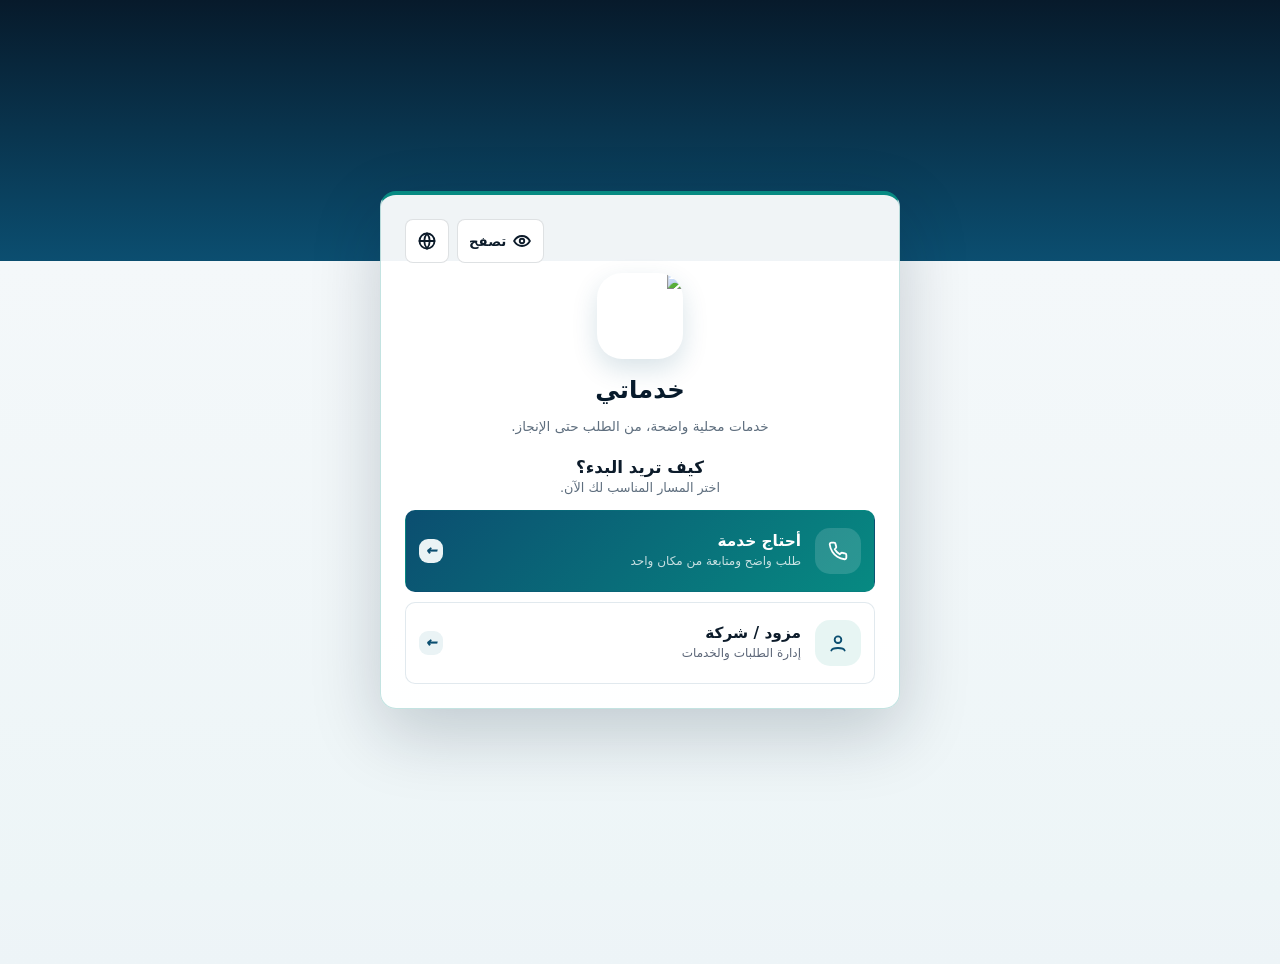
==== index.html @ 05b8c2bb "Refresh Omani onboarding and advertising artwork" ====
<!DOCTYPE html>
<html lang="ar" dir="rtl">
<head>
<meta charset="UTF-8" />
<meta name="viewport" content="width=device-width, initial-scale=1.0, viewport-fit=cover" />
<meta name="theme-color" content="#071a2b" />
<meta name="description" content="خدماتي منصة خدمات عمانية لطلب مزودين موثقين، مقارنة التقييمات، وإرسال الطلبات والتواصل عبر واتساب." />
<meta property="og:title" content="خدماتي - منصة الخدمات الذكية" />
<meta property="og:description" content="اطلب خدمة، قارن مزودين موثقين، وتواصل مباشرة من الهاتف." />
<meta property="og:image" content="app-icon-512.png" />
<meta property="og:type" content="website" />
<meta name="twitter:card" content="summary_large_image" />
<meta name="mobile-web-app-capable" content="yes" />
<meta name="apple-mobile-web-app-capable" content="yes" />
<meta name="apple-mobile-web-app-title" content="خدماتي" />
<link rel="manifest" href="manifest.webmanifest" />
<link rel="icon" href="app-icon-192.png" type="image/png" />
<link rel="apple-touch-icon" sizes="180x180" href="apple-touch-icon.png" />
<link rel="stylesheet" href="vendor/leaflet.css" />
<script src="vendor/leaflet.js"></script>
<title>خدماتي | Khadamati App</title>
<style>
:root{
  --bg:#f4f6fb;--panel:#ffffff;--panel2:#f8fafc;--ink:#172033;--muted:#657085;--soft:#e7ebf3;
  --brand:#102a43;--brand2:#1f5f8b;--accent:#15a085;--accent2:#d8b46a;--danger:#d84b4b;--warn:#e6a23c;--ok:#169b62;
  --shadow:0 22px 70px rgba(15,32,55,.12);--shadow2:0 12px 36px rgba(15,32,55,.08);--radius:28px;--radius2:20px;
  --glass:rgba(255,255,255,.78);--line:rgba(20,40,70,.10);--blur:blur(18px);--navH:76px;
}
[data-theme="dark"]{--bg:#0c1220;--panel:#111827;--panel2:#172033;--ink:#eef4ff;--muted:#9ca8bb;--soft:#273044;--brand:#d8e9ff;--brand2:#67b5ff;--accent:#20c997;--accent2:#e7c77b;--glass:rgba(17,24,39,.78);--line:rgba(255,255,255,.10);--shadow:0 24px 72px rgba(0,0,0,.35);--shadow2:0 14px 34px rgba(0,0,0,.25)}
*{box-sizing:border-box}html{scroll-behavior:smooth}body{margin:0;background:
 radial-gradient(circle at 18% -10%,rgba(21,160,133,.16),transparent 28%),
 radial-gradient(circle at 85% 4%,rgba(216,180,106,.15),transparent 26%),var(--bg);color:var(--ink);font-family:system-ui,-apple-system,"Segoe UI",Tahoma,Arial,sans-serif;min-height:100vh;overflow-x:hidden}
button,input,select,textarea{font-family:inherit;color:inherit}button{cursor:pointer}.hidden{display:none!important}.muted{color:var(--muted)}.nowrap{white-space:nowrap}.ltr{direction:ltr;text-align:left}.rtl{direction:rtl;text-align:right}
.app-shell{min-height:100vh;padding-bottom:calc(var(--navH) + env(safe-area-inset-bottom,0px));}.container{width:min(1180px,calc(100% - 28px));margin:0 auto}.topbar{position:sticky;top:0;z-index:80;backdrop-filter:var(--blur);background:linear-gradient(180deg,var(--glass),rgba(255,255,255,.56));border-bottom:1px solid var(--line)}[data-theme="dark"] .topbar{background:linear-gradient(180deg,var(--glass),rgba(17,24,39,.55))}.topbar-inner{height:76px;display:flex;align-items:center;justify-content:space-between;gap:12px}.brand{display:flex;align-items:center;gap:10px;font-weight:900;font-size:1.22rem;letter-spacing:-.5px}.brand-mark{width:42px;height:42px;border-radius:16px;background:linear-gradient(145deg,var(--brand),var(--accent));display:grid;place-items:center;color:white;box-shadow:0 12px 30px rgba(21,160,133,.24);font-weight:900}.top-actions{display:flex;align-items:center;gap:8px}.icon-btn,.pill-btn,.ghost-btn{border:1px solid var(--line);background:var(--panel);box-shadow:var(--shadow2);transition:.2s ease}.icon-btn{width:42px;height:42px;border-radius:15px;display:grid;place-items:center;font-weight:800}.admin-dot{width:31px;height:31px;border-radius:12px;opacity:.55;box-shadow:none;background:transparent}.admin-dot:hover{opacity:1;background:var(--panel);box-shadow:var(--shadow2)}.pill-btn{border-radius:999px;padding:11px 16px;font-weight:800}.ghost-btn{border-radius:999px;padding:10px 14px;background:transparent;box-shadow:none}.primary{background:linear-gradient(135deg,var(--brand),var(--brand2));color:#fff;border:0}.accent{background:linear-gradient(135deg,var(--accent),#0c8f76);color:#fff;border:0}.danger{background:var(--danger);color:#fff;border:0}.ok{background:var(--ok);color:#fff;border:0}.warn{background:var(--warn);color:#fff;border:0}.tiny{font-size:.78rem;padding:7px 10px}.hero{padding:28px 0 18px}.hero-card{position:relative;overflow:hidden;border:1px solid var(--line);background:linear-gradient(140deg,rgba(255,255,255,.90),rgba(255,255,255,.66));box-shadow:var(--shadow);border-radius:34px;padding:28px;min-height:245px;display:grid;grid-template-columns:1.15fr .85fr;gap:24px;align-items:center}.hero-card:before{content:"";position:absolute;inset:-80px auto auto -80px;width:240px;height:240px;border-radius:60px;background:linear-gradient(135deg,rgba(21,160,133,.22),rgba(216,180,106,.18));transform:rotate(18deg)}[dir="ltr"] .hero-card:before{left:auto;right:-80px}.hero-title{font-size:clamp(2rem,4.5vw,4.1rem);letter-spacing:-2px;line-height:1.05;margin:0 0 12px;font-weight:950}.hero-sub{font-size:1.06rem;color:var(--muted);max-width:600px;line-height:1.8;margin:0 0 20px}.search-panel{position:relative;z-index:1;display:flex;gap:10px;align-items:center;background:var(--panel);border:1px solid var(--line);border-radius:24px;padding:10px;box-shadow:var(--shadow2)}.search-panel input{flex:1;border:0;outline:0;background:transparent;font-size:1rem;padding:12px}.search-panel .pill-btn{box-shadow:none}.hero-visual{position:relative;height:220px}.orb{position:absolute;border-radius:32px;background:var(--panel);border:1px solid var(--line);box-shadow:var(--shadow);display:flex;align-items:center;gap:10px;padding:14px;font-weight:850;animation:float 6s ease-in-out infinite}.orb b{width:42px;height:42px;border-radius:16px;background:var(--panel2);display:grid;place-items:center;font-size:1.25rem}.orb.one{top:8px;right:20px}.orb.two{top:86px;left:16px;animation-delay:1.2s}.orb.three{bottom:10px;right:70px;animation-delay:2.2s}.phone-card{position:absolute;inset:30px 72px 20px 80px;border-radius:34px;background:linear-gradient(180deg,var(--panel),var(--panel2));border:1px solid var(--line);box-shadow:var(--shadow);transform:rotate(-4deg);padding:18px}.phone-row{height:12px;border-radius:99px;background:var(--soft);margin:11px 0}.phone-row.short{width:62%}@keyframes float{0%,100%{transform:translateY(0)}50%{transform:translateY(-10px)}}.section-head{display:flex;align-items:end;justify-content:space-between;gap:12px;margin:26px 0 12px}.section-head h2{margin:0;font-size:1.35rem;letter-spacing:-.6px}.section-head p{margin:4px 0 0;color:var(--muted)}.grid{display:grid;gap:14px}.quick-grid{grid-template-columns:repeat(6,1fr)}.category-grid{grid-template-columns:repeat(4,1fr)}.provider-grid{grid-template-columns:repeat(3,1fr)}.admin-grid{grid-template-columns:repeat(4,1fr)}.tile,.card,.provider-card,.panel{border:1px solid var(--line);background:var(--glass);backdrop-filter:var(--blur);box-shadow:var(--shadow2);border-radius:var(--radius2)}.tile{padding:16px;min-height:118px;display:flex;flex-direction:column;justify-content:space-between;transition:.2s ease;position:relative;overflow:hidden}.tile:hover,.provider-card:hover{transform:translateY(-3px);box-shadow:var(--shadow)}.tile-icon{width:46px;height:46px;border-radius:18px;background:linear-gradient(145deg,var(--panel),var(--panel2));border:1px solid var(--line);display:grid;place-items:center;font-size:1.45rem}.tile-title{font-weight:900;margin-top:12px}.tile small{color:var(--muted)}.card{padding:18px}.panel{padding:20px}.provider-card{position:relative;padding:14px;transition:.2s ease;display:grid;grid-template-columns:56px 1fr auto;gap:12px;align-items:center}.avatar{width:56px;height:56px;border-radius:21px;background:linear-gradient(145deg,var(--brand),var(--accent));display:grid;place-items:center;color:#fff;font-weight:950;font-size:1.05rem;overflow:hidden}.avatar img{width:100%;height:100%;object-fit:cover}.pc-name{font-weight:950;margin-bottom:2px}.pc-meta{display:flex;gap:8px;flex-wrap:wrap;color:var(--muted);font-size:.86rem}.badge{display:inline-flex;align-items:center;gap:5px;padding:6px 9px;border-radius:999px;background:var(--panel2);border:1px solid var(--line);font-size:.78rem;font-weight:800}.badge.ok{background:rgba(22,155,98,.12);color:var(--ok);border-color:rgba(22,155,98,.18)}.badge.warn{background:rgba(230,162,60,.12);color:var(--warn);border-color:rgba(230,162,60,.18)}.badge.off{background:rgba(216,75,75,.12);color:var(--danger);border-color:rgba(216,75,75,.18)}.heart{position:absolute;top:10px;inset-inline-start:10px;width:32px;height:32px;border:0;border-radius:13px;background:rgba(255,255,255,.82);box-shadow:var(--shadow2);display:grid;place-items:center}.heart.active{color:#e03156}.pc-actions{display:flex;gap:8px;align-items:center}.bottom-nav{position:fixed;left:0;right:0;bottom:0;z-index:75;padding:8px 14px calc(8px + env(safe-area-inset-bottom,0px));background:var(--glass);backdrop-filter:var(--blur);border-top:1px solid var(--line)}.bottom-inner{width:min(720px,100%);margin:0 auto;display:grid;grid-template-columns:repeat(5,1fr);gap:8px}.nav-item{border:0;background:transparent;border-radius:18px;padding:9px 4px;color:var(--muted);font-weight:850;font-size:.78rem}.nav-item span{display:block;font-size:1.22rem;line-height:1.2}.nav-item.active{background:var(--panel);color:var(--accent);box-shadow:var(--shadow2)}.view{animation:softIn .24s ease}@keyframes softIn{from{opacity:0;transform:translateY(8px)}to{opacity:1;transform:none}}.filters{display:grid;grid-template-columns:1.4fr repeat(4,1fr) auto;gap:10px;margin:14px 0}.input,.select,.textarea{width:100%;border:1px solid var(--line);background:var(--panel);border-radius:18px;padding:13px 14px;outline:0}.textarea{min-height:100px;resize:vertical}.field{display:flex;flex-direction:column;gap:7px}.field label{font-size:.86rem;font-weight:900;color:var(--muted)}.modal-backdrop{position:fixed;inset:0;background:rgba(7,14,25,.52);backdrop-filter:blur(7px);z-index:120;display:none;align-items:center;justify-content:center;padding:18px}.modal-backdrop.show{display:flex}.modal{width:min(760px,100%);max-height:90vh;overflow:auto;background:var(--panel);border:1px solid var(--line);border-radius:30px;box-shadow:0 28px 90px rgba(0,0,0,.28)}.modal-head{position:sticky;top:0;background:var(--panel);z-index:1;border-bottom:1px solid var(--line);padding:16px 18px;display:flex;align-items:center;justify-content:space-between}.modal-title{font-weight:950;font-size:1.12rem}.modal-body{padding:18px}.sheet{width:min(680px,100%);margin:auto auto 0;max-height:88vh;border-radius:32px 32px 0 0}.sheet .modal-head{border-radius:32px 32px 0 0}.close-btn{border:0;background:var(--panel2);width:38px;height:38px;border-radius:14px;font-size:1.1rem}.tabs{display:flex;gap:8px;flex-wrap:wrap;margin:12px 0}.tab{border:1px solid var(--line);background:var(--panel);border-radius:999px;padding:10px 14px;font-weight:900}.tab.active{background:var(--brand);color:#fff}.two-col{display:grid;grid-template-columns:1fr 1fr;gap:14px}.three-col{display:grid;grid-template-columns:repeat(3,1fr);gap:14px}.list{display:flex;flex-direction:column;gap:10px}.list-item{display:flex;align-items:center;justify-content:space-between;gap:12px;border:1px solid var(--line);background:var(--panel);border-radius:20px;padding:12px}.row-actions{display:flex;gap:7px;flex-wrap:wrap;align-items:center}.empty{padding:34px;text-align:center;border:1px dashed var(--line);border-radius:26px;background:rgba(255,255,255,.35)}.toast-wrap{position:fixed;z-index:200;bottom:90px;left:0;right:0;display:grid;place-items:center;pointer-events:none}.toast{background:rgba(18,24,38,.92);color:#fff;border-radius:999px;padding:12px 18px;box-shadow:var(--shadow);animation:toastIn .25s ease;font-weight:850}@keyframes toastIn{from{opacity:0;transform:translateY(10px)}to{opacity:1;transform:none}}.drawer{position:fixed;inset:0;z-index:110;display:none}.drawer.show{display:block}.drawer-mask{position:absolute;inset:0;background:rgba(7,14,25,.34)}.drawer-panel{position:absolute;top:0;bottom:0;inset-inline-end:0;width:min(380px,86%);background:var(--panel);box-shadow:var(--shadow);padding:18px;display:flex;flex-direction:column;gap:10px}.provider-shell,.admin-shell{padding:24px 0}.side-layout{display:grid;grid-template-columns:250px 1fr;gap:18px}.side-nav{position:sticky;top:96px;align-self:start;border:1px solid var(--line);background:var(--glass);backdrop-filter:var(--blur);border-radius:28px;padding:10px;box-shadow:var(--shadow2)}.side-nav button{width:100%;border:0;background:transparent;border-radius:18px;padding:12px;text-align:inherit;font-weight:900;color:var(--muted);display:flex;align-items:center;gap:9px}.side-nav button.active{background:var(--panel);color:var(--accent);box-shadow:var(--shadow2)}.mini-stat{display:grid;gap:6px}.mini-stat b{font-size:1.6rem}.progress{height:10px;background:var(--soft);border-radius:999px;overflow:hidden}.progress i{display:block;height:100%;background:linear-gradient(90deg,var(--accent),var(--brand2));border-radius:999px}.skeleton{background:linear-gradient(90deg,var(--soft),var(--panel2),var(--soft));background-size:180% 100%;animation:sk 1.2s infinite linear;border-radius:18px}@keyframes sk{to{background-position:-180% 0}}.desktop-only{display:initial}.mobile-only{display:none}
@media(max-width:940px){.hero-card{grid-template-columns:1fr}.hero-visual{display:none}.quick-grid{grid-template-columns:repeat(3,1fr)}.category-grid{grid-template-columns:repeat(2,1fr)}.provider-grid,.admin-grid,.three-col{grid-template-columns:1fr}.filters{grid-template-columns:1fr 1fr}.side-layout{grid-template-columns:1fr}.side-nav{position:static;display:flex;overflow:auto}.side-nav button{white-space:nowrap}.desktop-only{display:none!important}.mobile-only{display:initial}.topbar-inner{height:66px}.brand span{font-size:1rem}.hero-card{padding:22px;border-radius:28px}.provider-card{grid-template-columns:50px 1fr;}.pc-actions{grid-column:1/-1}.pc-actions .pill-btn{flex:1}.modal-backdrop{align-items:flex-end;padding:0}.modal{border-radius:28px 28px 0 0;max-height:92vh}.two-col{grid-template-columns:1fr}}
@media(max-width:560px){.container{width:min(100% - 22px,1180px)}.quick-grid{grid-template-columns:repeat(2,1fr)}.category-grid{grid-template-columns:repeat(2,1fr)}.filters{grid-template-columns:1fr}.section-head{align-items:start}.tile{min-height:108px}.admin-grid{grid-template-columns:1fr}.top-actions{gap:5px}.icon-btn{width:38px;height:38px}.pill-btn{padding:10px 12px}.hero-title{font-size:2.05rem}.search-panel{flex-wrap:wrap}.search-panel .pill-btn{width:100%}}
@media(min-width:941px){.bottom-nav{display:none}.app-shell{padding-bottom:0}.sheet{border-radius:30px}.sheet .modal-head{border-radius:30px 30px 0 0}}
.brand-mark{position:relative;isolation:isolate}.brand-mark .logo-f{font-size:1.18rem;line-height:1}.brand-mark i{position:absolute;inset-inline-end:-5px;bottom:-5px;width:19px;height:19px;border-radius:9px;background:var(--accent2);display:grid;place-items:center;font-size:.72rem;font-style:normal;color:#172033;box-shadow:0 7px 18px rgba(216,180,106,.35)}.tile-icon{box-shadow:inset 0 1px 0 rgba(255,255,255,.9),0 10px 22px rgba(16,42,67,.08)}.nav-item span{filter:drop-shadow(0 4px 10px rgba(16,42,67,.10))}.work-gallery{display:grid;grid-template-columns:repeat(5,1fr);gap:8px;margin:12px 0}.work-gallery img{width:100%;aspect-ratio:1.15/1;object-fit:cover;border-radius:16px;border:1px solid var(--line);box-shadow:var(--shadow2)}.upload-hint{font-size:.78rem;color:var(--muted);font-weight:800}.mobile-safe-actions{position:sticky;bottom:calc(var(--navH) + 10px);z-index:5;background:linear-gradient(180deg,rgba(255,255,255,.55),var(--panel));padding-top:10px}@media(max-width:560px){.work-gallery{grid-template-columns:repeat(2,1fr)}.modal-body{padding-bottom:calc(18px + env(safe-area-inset-bottom,0px))}.input,.select,.textarea{font-size:16px}.tile-icon{width:44px;height:44px}.brand-mark i{display:none}}
.leaflet-live-map{height:100%;min-height:150px;background:#dcebed;position:relative;z-index:1}.leaflet-map-fallback{position:absolute;inset:0;z-index:2}.leaflet-live-map .leaflet-control-attribution{font-size:9px}.leaflet-provider-popup{display:grid;gap:5px;min-width:130px}.leaflet-provider-popup button{border:0;border-radius:8px;background:#102a43;color:#fff;padding:7px;font-weight:800}.map-stage .map-fallback{position:absolute;inset:0;display:grid;place-items:center;background:var(--panel2);color:var(--muted);font-weight:800}
.score-ring{width:62px;height:62px;border-radius:22px;display:grid;place-items:center;background:conic-gradient(var(--accent) calc(var(--score,0)*1%),var(--soft) 0);font-weight:950;color:var(--text)}.score-ring span{width:48px;height:48px;border-radius:17px;background:var(--panel);display:grid;place-items:center}.provider-card{overflow:hidden}.provider-card:after{content:"";position:absolute;inset:auto 0 0 0;height:3px;background:linear-gradient(90deg,var(--accent),var(--brand2));opacity:.65}.quality-row{display:grid;grid-template-columns:72px 1fr;gap:12px;align-items:center}.review-list{display:grid;gap:10px;margin-top:12px}.review-item{border:1px solid var(--line);border-radius:18px;background:var(--panel2);padding:12px}.timeline{display:grid;gap:10px}.timeline .list-item{align-items:start}.icon-chip{display:inline-grid;place-items:center;width:34px;height:34px;border-radius:13px;background:var(--panel2);border:1px solid var(--line);font-size:1.05rem}.hero-card{background:linear-gradient(140deg,rgba(255,255,255,.92),rgba(236,251,247,.75)),radial-gradient(circle at 15% 20%,rgba(21,160,133,.18),transparent 28%),radial-gradient(circle at 85% 70%,rgba(216,180,106,.18),transparent 26%)}[data-theme="dark"] .hero-card{background:linear-gradient(140deg,rgba(17,24,39,.92),rgba(13,54,50,.62))}
.app-top{position:sticky;top:0;z-index:90;padding:10px 0 12px;background:linear-gradient(180deg,rgba(244,246,251,.96),rgba(244,246,251,.78));backdrop-filter:var(--blur);border-bottom:1px solid var(--line)}[data-theme="dark"] .app-top{background:linear-gradient(180deg,rgba(12,18,32,.97),rgba(12,18,32,.78))}.app-top-row{height:48px;display:flex;align-items:center;justify-content:space-between;gap:10px}.app-brand{display:flex;align-items:center;gap:10px;border:0;background:transparent;font-size:1.14rem;font-weight:950}.brand-word{display:grid;line-height:1}.brand-word small{font-size:.72rem;color:var(--muted);font-weight:850}.top-cluster{display:flex;align-items:center;gap:8px}.location-pill{display:inline-flex;align-items:center;gap:7px;border:1px solid var(--line);background:var(--panel);border-radius:999px;padding:9px 12px;box-shadow:var(--shadow2);font-weight:900}.round-action{width:42px;height:42px;border-radius:16px;border:1px solid var(--line);background:var(--panel);display:grid;place-items:center;box-shadow:var(--shadow2)}.global-search{margin-top:10px;display:grid;grid-template-columns:44px 1fr 44px;gap:8px;align-items:center;background:var(--panel);border:1px solid var(--line);border-radius:22px;padding:6px;box-shadow:var(--shadow2)}.global-search input{border:0;outline:0;background:transparent;font-size:1rem;padding:10px 6px}.global-search button{border:0;background:var(--panel2);border-radius:16px;height:40px;display:grid;place-items:center}.market-hero{padding:18px 0 8px}.hero-market-card{position:relative;overflow:hidden;border-radius:32px;min-height:238px;padding:24px;border:1px solid rgba(255,255,255,.42);background:linear-gradient(145deg,#123a63,#1f5f8b 55%,#15a085);color:#fff;box-shadow:0 28px 78px rgba(16,42,67,.22)}.hero-market-card:before{content:"";position:absolute;inset:-70px -60px auto auto;width:230px;height:230px;border-radius:60px;background:rgba(255,255,255,.12);transform:rotate(18deg)}.hero-market-card:after{content:"";position:absolute;left:-70px;bottom:-92px;width:250px;height:250px;border-radius:50%;background:rgba(216,180,106,.22)}.hero-market-card h1{position:relative;margin:8px 0 10px;font-size:clamp(2rem,4.4vw,3.7rem);line-height:1.05;font-weight:1000;letter-spacing:-1px}.hero-market-card p{position:relative;max-width:640px;margin:0;color:rgba(255,255,255,.84);line-height:1.75;font-weight:750}.hero-actions{position:relative;display:flex;gap:10px;flex-wrap:wrap;margin-top:18px}.hero-actions .pill-btn{background:#fff;color:#123a63}.hero-actions .accent{background:#f4bd37;color:#1d2a39}.story-rail{display:flex;gap:12px;overflow:auto;padding:8px 2px 14px;scroll-snap-type:x mandatory}.story-rail::-webkit-scrollbar{display:none}.story{min-width:82px;scroll-snap-align:start;border:0;background:transparent;display:grid;justify-items:center;gap:7px;color:var(--ink);font-weight:900}.story-face{width:68px;height:68px;border-radius:24px;padding:3px;background:linear-gradient(135deg,var(--accent),var(--brand2),var(--accent2));box-shadow:var(--shadow2)}.story-face span{width:100%;height:100%;border-radius:21px;background:var(--panel);display:grid;place-items:center;color:var(--brand2)}.story small{max-width:82px;white-space:nowrap;overflow:hidden;text-overflow:ellipsis}.ad-carousel{display:grid;grid-template-columns:1.4fr .9fr;gap:14px;margin:8px 0 18px}.ad-card{position:relative;overflow:hidden;min-height:150px;border-radius:28px;border:1px solid var(--line);padding:18px;background:linear-gradient(135deg,#fff8e7,#e8f7ff);box-shadow:var(--shadow2)}[data-theme="dark"] .ad-card{background:linear-gradient(135deg,#152033,#113c42)}.ad-card b{display:block;font-size:1.2rem;margin-bottom:6px}.ad-card p{margin:0;color:var(--muted);line-height:1.6}.ad-card .ad-art{position:absolute;inset:auto auto -26px -20px;width:128px;height:128px;border-radius:34px;background:rgba(31,95,139,.12);display:grid;place-items:center;color:var(--brand2);transform:rotate(-10deg)}.market-grid{display:grid;grid-template-columns:repeat(4,1fr);gap:12px}.market-tile{position:relative;min-height:152px;border:1px solid var(--line);background:linear-gradient(180deg,var(--panel),var(--panel2));border-radius:26px;padding:14px;box-shadow:var(--shadow2);overflow:hidden;display:grid;align-content:space-between;transition:.22s ease}.market-tile:hover{transform:translateY(-3px);box-shadow:var(--shadow)}.market-tile strong{font-size:1.02rem;line-height:1.35}.market-tile small{color:var(--muted);font-weight:800}.market-art{width:68px;height:68px;border-radius:24px;background:linear-gradient(135deg,rgba(31,95,139,.12),rgba(21,160,133,.14));display:grid;place-items:center;color:var(--brand2)}.market-tile.featured{background:#ffd52e;color:#172033}.market-tile.featured .market-art{background:rgba(255,255,255,.55);color:#172033}.section-tabs{display:flex;gap:9px;overflow:auto;padding:2px 0 10px}.section-tabs::-webkit-scrollbar{display:none}.chip-tab{border:1px solid var(--line);background:var(--panel);border-radius:999px;padding:10px 14px;font-weight:900;white-space:nowrap;display:inline-flex;align-items:center;gap:7px}.chip-tab.active{background:var(--brand2);color:#fff}.listing-feed{display:grid;gap:14px}.listing-card{position:relative;display:grid;grid-template-columns:154px 1fr;gap:14px;min-height:176px;border:1px solid var(--line);background:var(--panel);border-radius:28px;padding:12px;box-shadow:var(--shadow2);overflow:hidden}.listing-media{position:relative;border-radius:22px;overflow:hidden;background:linear-gradient(135deg,var(--soft),var(--panel2));display:grid;place-items:center;min-height:150px;color:var(--brand2)}.listing-media img{width:100%;height:100%;object-fit:cover}.listing-body{min-width:0;display:grid;align-content:space-between;gap:10px}.listing-title{font-size:1.08rem;font-weight:1000;margin:0;line-height:1.35}.listing-meta{display:flex;gap:7px;flex-wrap:wrap;color:var(--muted);font-size:.84rem}.listing-price{font-size:1.18rem;font-weight:1000;color:var(--brand2)}.trust-row{display:flex;gap:6px;flex-wrap:wrap}.floating-add{position:relative;margin-top:-28px;width:66px;height:66px;border-radius:50%;border:6px solid var(--bg);background:linear-gradient(135deg,#ffbd2f,#f59f00);color:#fff;box-shadow:0 18px 44px rgba(245,159,0,.33);display:grid;place-items:center}.bottom-inner{align-items:end}.nav-item svg,.round-action svg,.chip-tab svg,.market-art svg,.story-face svg{width:22px;height:22px;stroke:currentColor;stroke-width:2.2;fill:none;stroke-linecap:round;stroke-linejoin:round}.nav-item span{height:24px;display:grid;place-items:center}.nav-item.primary-nav{padding:0;color:#fff}.nav-item.primary-nav span{font-size:0}.account-menu{display:grid;gap:12px}.account-section{border:1px solid var(--line);background:var(--panel);border-radius:28px;padding:12px;box-shadow:var(--shadow2)}.account-section h3{margin:8px 10px 10px;color:var(--accent2);font-size:1rem}.menu-row{display:grid;grid-template-columns:36px 1fr auto;gap:10px;align-items:center;padding:13px 10px;border-radius:18px}.menu-row:hover{background:var(--panel2)}.menu-row.danger{color:var(--danger);background:transparent}.wizard-steps{display:grid;grid-template-columns:repeat(6,1fr);gap:6px;margin:0 0 18px}.wizard-dot{height:8px;border-radius:999px;background:var(--soft)}.wizard-dot.done{background:linear-gradient(90deg,var(--brand2),var(--accent))}.form-card{border:1px solid var(--line);background:var(--panel2);border-radius:24px;padding:14px;margin-top:12px}.fab-shadow{position:fixed;bottom:calc(var(--navH) + 10px);inset-inline-end:18px;z-index:70}.quick-fab{width:56px;height:56px;border-radius:22px;border:0;background:linear-gradient(135deg,var(--brand2),var(--accent));color:#fff;display:grid;place-items:center;box-shadow:var(--shadow)}
@media(max-width:940px){.app-top{padding-top:8px}.ad-carousel{grid-template-columns:1fr}.market-grid{grid-template-columns:repeat(3,1fr)}.listing-card{grid-template-columns:128px 1fr}.hero-market-card{min-height:214px}.top-cluster .location-pill{display:none}}
@media(max-width:560px){body{background:var(--bg)}.container{width:min(100% - 20px,1180px)}.market-hero{padding-top:10px}.hero-market-card{border-radius:0 0 32px 32px;margin:0 -10px;padding:22px 18px;min-height:232px}.hero-market-card h1{font-size:2rem}.story{min-width:74px}.story-face{width:62px;height:62px;border-radius:22px}.market-grid{grid-template-columns:repeat(2,1fr)}.market-tile{min-height:132px;border-radius:22px}.ad-card{min-height:128px}.listing-card{grid-template-columns:112px 1fr;border-radius:24px;padding:10px}.listing-media{min-height:128px;border-radius:19px}.listing-title{font-size:1rem}.listing-price{font-size:1.05rem}.bottom-nav{padding-inline:8px}.bottom-inner{gap:2px}.nav-item{font-size:.72rem}.floating-add{width:64px;height:64px}.wizard-steps{grid-template-columns:repeat(6,1fr)}}
.pill-btn svg,.ghost-btn svg,.badge svg{width:17px;height:17px;vertical-align:-3px;stroke:currentColor;stroke-width:2.2;fill:none;stroke-linecap:round;stroke-linejoin:round}.brand-mark i svg{width:12px;height:12px}.icon-chip svg{width:20px;height:20px;stroke:currentColor;stroke-width:2.2;fill:none;stroke-linecap:round;stroke-linejoin:round}
.side-nav button svg{width:19px;height:19px;stroke:currentColor;stroke-width:2.2;fill:none;stroke-linecap:round;stroke-linejoin:round;flex:0 0 auto}
/* Final product surface: calmer, clearer, and closer to a production mobile marketplace. */
.brand-mark.image-mark{width:44px;height:44px;border-radius:15px;background:transparent;box-shadow:0 10px 24px rgba(16,42,67,.12);overflow:hidden}
.brand-mark.image-mark img{width:100%;height:100%;display:block;object-fit:cover}
.app-top{padding:8px 0 10px;background:rgba(246,248,252,.96)}
[data-theme="dark"] .app-top{background:rgba(12,18,32,.96)}
.app-top-row{height:44px}.app-brand{gap:9px}.brand-word small{font-size:.68rem}
.round-action{width:39px;height:39px;border-radius:14px}.location-pill{padding:8px 11px}
.global-search{margin-top:8px;border-radius:18px;grid-template-columns:40px 1fr 40px;box-shadow:0 9px 22px rgba(16,42,67,.07)}
.global-search input{padding:9px 4px}.global-search button{height:36px;border-radius:13px}
.market-hero{padding:14px 0 8px}
.hero-market-card{min-height:auto;border-radius:26px;padding:18px;display:grid;grid-template-columns:minmax(0,1fr) 178px;align-items:center;gap:16px;background:linear-gradient(180deg,var(--panel),var(--panel2));color:var(--ink);border-color:var(--line);box-shadow:0 14px 34px rgba(16,42,67,.09)}.hero-market-card.no-visual{grid-template-columns:1fr}
.hero-market-card:before,.hero-market-card:after{display:none}.hero-market-card h1{margin:8px 0;font-size:clamp(1.55rem,3vw,2.65rem);letter-spacing:-.4px;line-height:1.18;color:var(--ink)}
.hero-market-card p{max-width:560px;color:var(--muted);font-size:.98rem;line-height:1.7}.hero-actions{margin-top:14px}.hero-actions .pill-btn{box-shadow:none}.hero-actions .accent{background:linear-gradient(135deg,var(--brand2),var(--accent));color:#fff}.hero-actions .pill-btn:not(.accent){background:var(--panel);color:var(--ink);border:1px solid var(--line)}
.hero-visual-img{width:100%;max-width:178px;justify-self:center;display:block}.ready-badge{display:inline-flex;align-items:center;gap:7px;padding:7px 10px;border-radius:999px;background:rgba(21,160,133,.1);color:var(--accent);font-weight:900;font-size:.82rem}
.home-action-grid{display:grid;grid-template-columns:repeat(3,1fr);gap:10px;margin:12px 0 8px}
.home-action{border:1px solid var(--line);background:var(--panel);border-radius:22px;padding:14px;min-height:94px;display:grid;align-content:center;gap:8px;text-align:inherit;box-shadow:0 10px 24px rgba(16,42,67,.06)}
.home-action span{width:42px;height:42px;border-radius:16px;background:var(--panel2);display:grid;place-items:center;color:var(--brand2)}
.home-action b{font-size:.98rem}.home-action small{color:var(--muted);font-weight:800;line-height:1.5}.home-action.primary-action{background:linear-gradient(135deg,var(--brand2),var(--accent));color:#fff}.home-action.primary-action small{color:rgba(255,255,255,.82)}.home-action.primary-action span{background:rgba(255,255,255,.16);color:#fff}
.clean-grid{grid-template-columns:repeat(6,1fr)}.clean-grid .market-tile{min-height:112px;border-radius:21px;padding:12px}.clean-grid .market-art{width:48px;height:48px;border-radius:17px}.clean-grid strong{font-size:.92rem}.clean-grid small{display:none}
.service-strip{display:grid;grid-template-columns:repeat(4,1fr);gap:10px}.service-strip .market-tile{min-height:102px}
.listing-feed.tight-feed{gap:10px}.listing-card{grid-template-columns:76px 1fr;min-height:116px;border-radius:22px;padding:10px;gap:11px;box-shadow:0 10px 26px rgba(16,42,67,.07)}
.listing-media{min-height:76px;border-radius:18px}.listing-media svg{width:34px;height:34px}.heart{top:8px;inset-inline-start:8px;width:29px;height:29px;border-radius:11px}.listing-title{font-size:1rem}.listing-meta{gap:5px;font-size:.8rem}.trust-row{gap:5px}.badge{padding:5px 7px;font-size:.72rem}.listing-price{font-size:1rem}.listing-actions{display:flex;gap:7px;flex-wrap:wrap;justify-content:flex-end}.listing-actions .ghost-btn,.listing-actions .pill-btn{padding:8px 10px}
.section-head{margin:20px 0 10px}.section-head h2{font-size:1.18rem}.section-head p{font-size:.9rem}.panel{border-radius:22px}.filters{grid-template-columns:1fr 1fr 1fr auto}.ad-carousel,.story-rail{display:none}
.search-compact{display:grid;grid-template-columns:1fr auto auto;gap:8px;align-items:center}.quiet-filters{margin-top:12px;padding-top:12px;border-top:1px solid var(--line)}.quiet-mode{display:inline-flex;align-items:center;gap:8px;border:1px solid var(--line);background:var(--panel);border-radius:999px;padding:8px 11px;font-weight:900;color:var(--muted)}.settings-group{border:1px solid var(--line);background:var(--panel2);border-radius:22px;padding:14px;margin-top:14px}.settings-group h3{margin:0 0 10px}.settings-grid{display:grid;grid-template-columns:repeat(2,1fr);gap:10px}.setting-row{display:grid;grid-template-columns:1fr auto;gap:10px;align-items:center;border:1px solid var(--line);background:var(--panel);border-radius:18px;padding:12px}.setting-row b{display:block}.setting-row small{display:block;color:var(--muted);font-weight:750;margin-top:3px}.setting-row input[type="checkbox"]{width:22px;height:22px}.admin-soft-link{opacity:.72}
.status-steps{display:grid;grid-template-columns:repeat(4,1fr);gap:7px;margin:12px 0}.status-step{height:8px;border-radius:99px;background:var(--soft)}.status-step.on{background:linear-gradient(90deg,var(--brand2),var(--accent))}.request-card{border:1px solid var(--line);background:var(--panel);border-radius:22px;padding:14px;display:grid;gap:10px;box-shadow:0 10px 24px rgba(16,42,67,.06)}.request-card h3{margin:0;font-size:1rem}.request-status{display:inline-flex;align-items:center;gap:6px;width:max-content;border-radius:999px;padding:6px 10px;background:rgba(31,95,139,.1);color:var(--brand2);font-weight:900;font-size:.78rem}.suggest-row{display:flex;gap:8px;overflow:auto;padding:2px 0 10px}.suggest-row::-webkit-scrollbar{display:none}.suggest-chip{border:1px solid var(--line);background:var(--panel);border-radius:999px;padding:8px 12px;font-weight:850;white-space:nowrap}.detail-tabs{display:flex;gap:8px;flex-wrap:wrap;margin:12px 0}.detail-tab{border:1px solid var(--line);background:var(--panel2);border-radius:999px;padding:8px 12px;font-weight:900}.detail-section{border:1px solid var(--line);background:var(--panel2);border-radius:20px;padding:14px;margin-top:10px}.share-row{display:flex;gap:8px;flex-wrap:wrap}.notice-box{border:1px solid rgba(21,160,133,.2);background:rgba(21,160,133,.08);color:var(--accent);border-radius:18px;padding:12px;font-weight:850}.danger-zone{border-color:rgba(216,75,75,.2);background:rgba(216,75,75,.06);color:var(--danger)}
@media(max-width:940px){.hero-market-card{grid-template-columns:1fr 132px}.clean-grid{grid-template-columns:repeat(3,1fr)}.service-strip{grid-template-columns:repeat(2,1fr)}.filters{grid-template-columns:1fr 1fr}.top-cluster .location-pill{display:none}}
@media(max-width:560px){.app-top{padding-top:6px}.brand-word small{display:none}.market-hero{padding-top:8px}.hero-market-card{margin:0;border-radius:24px;grid-template-columns:1fr 94px;padding:15px;gap:10px}.hero-market-card h1{font-size:1.42rem;line-height:1.24}.hero-market-card p{font-size:.88rem;line-height:1.55}.hero-actions{display:grid;grid-template-columns:1fr;gap:8px}.hero-visual-img{max-width:92px}.ready-badge{font-size:.74rem;padding:6px 8px}.home-action-grid{grid-template-columns:1fr;gap:8px}.home-action{min-height:74px;grid-template-columns:42px 1fr;align-items:center}.home-action small{display:none}.clean-grid{grid-template-columns:repeat(3,1fr);gap:8px}.clean-grid .market-tile{min-height:96px;border-radius:18px;padding:10px}.clean-grid .market-art{width:42px;height:42px}.clean-grid strong{font-size:.78rem}.listing-card{grid-template-columns:68px 1fr;border-radius:20px;padding:9px}.listing-media{min-height:68px;border-radius:16px}.listing-meta span:nth-child(2),.listing-meta span:nth-child(5){display:none}.trust-row .badge:not(.ok){display:none}.listing-actions{justify-content:stretch}.listing-actions .pill-btn,.listing-actions .ghost-btn{flex:1;text-align:center}.filters{grid-template-columns:1fr}.search-compact{grid-template-columns:1fr auto}.search-compact .ghost-btn{grid-column:1/-1}.settings-grid{grid-template-columns:1fr}.section-tabs{padding-bottom:8px}.bottom-nav{padding-top:7px}.nav-item{border-radius:15px}.floating-add{width:58px;height:58px;border-width:5px}}
.app-shell svg,.modal svg,.topbar svg{width:20px;height:20px;stroke:currentColor;stroke-width:2.2;fill:none;stroke-linecap:round;stroke-linejoin:round}
.app-top{padding:9px 0 11px}.app-top-row{height:44px}.brand-word small{display:none}.top-cluster{gap:7px}.quiet-mode{display:none!important}
.global-search{position:relative;grid-template-columns:40px minmax(0,1fr) auto;border-radius:20px;padding:7px}.global-search .search-leading{height:38px;border-radius:14px;display:grid;place-items:center;color:var(--brand2);background:rgba(21,160,133,.09)}.global-search .search-submit{width:auto;min-width:58px;padding:0 14px;border-radius:14px;background:var(--brand2);color:#fff;font-weight:950}.global-search input{min-width:0}
.search-dropdown{display:none;position:absolute;inset-inline:0;top:calc(100% + 8px);z-index:100;background:var(--panel);border:1px solid var(--line);border-radius:22px;padding:10px;box-shadow:var(--shadow)}.app-top:focus-within .search-dropdown{display:block}.search-suggestion-list{display:flex;gap:8px;overflow:auto}.search-suggestion-list::-webkit-scrollbar{display:none}
.hero-market-card{min-height:212px;border-radius:28px;background:linear-gradient(145deg,#123a63,#176a8d 58%,#15a085)}.hero-market-card h1{font-size:clamp(1.85rem,4vw,3.35rem);max-width:680px}.hero-market-card p{max-width:560px}.ready-badge{position:relative;display:inline-flex;align-items:center;gap:7px;border:1px solid rgba(255,255,255,.28);background:rgba(255,255,255,.12);border-radius:999px;padding:8px 12px;font-weight:900;color:#fff}
.market-tile.featured{background:linear-gradient(180deg,var(--panel),var(--panel2));color:var(--ink);border-color:rgba(21,160,133,.22)}.market-tile.featured .market-art{background:rgba(21,160,133,.10);color:var(--brand2)}.clean-grid .market-tile{min-height:136px}.market-art{color:var(--brand2)}
.menu-row{width:100%;border:0;background:transparent;text-align:inherit;color:inherit;cursor:pointer}.account-section{padding:10px}.account-section h3{color:var(--brand2)}.account-profile-card{display:flex;align-items:center;justify-content:space-between;gap:12px}.account-profile-main{display:flex;align-items:center;gap:12px;min-width:0}.account-profile-main h2{margin:0;font-size:1.18rem}.account-profile-main p{margin:4px 0 0}.account-menu{margin-top:14px}
.action-sheet-grid{display:grid;gap:10px}.sheet-action{width:100%;display:grid;grid-template-columns:42px 1fr auto;align-items:center;gap:12px;border:1px solid var(--line);background:var(--panel);border-radius:20px;padding:13px;text-align:inherit}.sheet-action span:first-child{width:42px;height:42px;border-radius:16px;background:rgba(21,160,133,.10);display:grid;place-items:center;color:var(--brand2)}.sheet-action b{display:block}.sheet-action small{display:block;color:var(--muted);margin-top:3px}
.primary-nav{color:var(--accent)!important}.floating-add{width:62px;height:62px}.service-detail-head{display:flex;align-items:center;gap:12px}.service-detail-head .market-art{flex:0 0 58px;width:58px;height:58px}.search-compact{display:grid;grid-template-columns:1fr auto auto;gap:8px;align-items:center}
.floating-add{margin:-22px auto 2px;border:0!important;border-radius:22px;width:58px!important;height:48px!important;background:linear-gradient(135deg,#ffbf2f,#f59f00);box-shadow:0 12px 28px rgba(245,159,0,.26),inset 0 1px 0 rgba(255,255,255,.42);outline:5px solid color-mix(in srgb,var(--panel) 88%,transparent);display:grid;place-items:center;color:#fff}.nav-item.primary-nav{display:grid;justify-items:center;gap:2px;color:#f59f00!important;font-weight:950}.nav-item.primary-nav span{font-size:0!important;height:auto!important;filter:none!important}.nav-item.primary-nav svg{width:25px;height:25px}.score-ring{color:var(--ink)}.muted{color:color-mix(in srgb,var(--ink) 62%,transparent)}[data-theme="dark"] .muted{color:#b9c5d6}.hero-market-card p,.section-head p,.home-action small,.market-tile small,.sheet-action small,.upload-hint{color:color-mix(in srgb,var(--ink) 66%,transparent)}[data-theme="dark"] .hero-market-card p,[data-theme="dark"] .section-head p,[data-theme="dark"] .home-action small,[data-theme="dark"] .market-tile small,[data-theme="dark"] .sheet-action small,[data-theme="dark"] .upload-hint{color:#bac6d8}.service-emoji{font-size:1.8rem;line-height:1}.policy-list{display:grid;gap:10px}.policy-list li{line-height:1.8}.availability-days{display:grid;grid-template-columns:repeat(4,1fr);gap:8px}.day-chip{border:1px solid var(--line);background:var(--panel);border-radius:16px;padding:10px;display:flex;gap:7px;align-items:center;font-weight:850}.request-card.pending-match{border-color:rgba(21,160,133,.32);background:linear-gradient(180deg,var(--panel),rgba(21,160,133,.055))}
.hero-market-card h1,.hero-market-card .ready-badge{color:#fff}.hero-market-card p{color:rgba(255,255,255,.9)!important}.muted{color:#5c6678}[data-theme="dark"] .muted{color:#b9c5d6}.section-head p,.home-action small,.market-tile small,.sheet-action small,.upload-hint{color:#5f6b7d}.input::placeholder,.textarea::placeholder{color:#8a93a3;opacity:1}[data-theme="dark"] .section-head p,[data-theme="dark"] .home-action small,[data-theme="dark"] .market-tile small,[data-theme="dark"] .sheet-action small,[data-theme="dark"] .upload-hint{color:#b9c5d6}.market-tile.featured strong,.market-tile.featured small{color:#172033}.request-status{background:rgba(31,95,139,.12);color:#174f7b}
@media(max-width:560px){.app-top .container{width:min(100% - 24px,1180px)}.location-pill span{max-width:86px;overflow:hidden;text-overflow:ellipsis;white-space:nowrap}.round-action,.location-pill{height:38px}.round-action{width:38px;border-radius:14px}.global-search{grid-template-columns:38px minmax(0,1fr) 54px}.hero-market-card{min-height:190px;padding:20px}.hero-market-card h1{font-size:1.85rem}.hero-market-card p{font-size:.94rem}.hero-actions .pill-btn{flex:1;text-align:center}.clean-grid{grid-template-columns:repeat(2,1fr)}.search-compact{grid-template-columns:1fr}.search-compact .pill-btn,.search-compact .ghost-btn{width:100%}.account-profile-card{align-items:flex-start}.sheet-action{grid-template-columns:40px 1fr auto}.modal.sheet{max-height:88vh}}
@media(max-width:430px){.bottom-nav{padding-inline:6px}.bottom-inner{gap:0}.nav-item{font-size:.68rem;padding-inline:2px}.floating-add{width:54px!important;height:46px!important;border-radius:20px}.hero-market-card{padding:16px}.market-tile{min-height:118px}.market-art{width:56px;height:56px;border-radius:20px}.availability-days{grid-template-columns:repeat(2,1fr)}}
.app-top{overflow:visible}.app-top .container{overflow:visible}.global-search{position:relative;overflow:visible}.search-dropdown{grid-column:1/-1;inset-inline:0!important;top:calc(100% + 9px)!important;width:100%;max-height:min(52vh,380px);overflow:auto}.search-suggestion-list{display:grid!important;grid-template-columns:repeat(auto-fit,minmax(135px,1fr));gap:8px;overflow:visible!important}.search-suggestion-list .suggest-chip{width:100%;justify-content:center;display:inline-flex;align-items:center;gap:6px}.quality-badge{font-size:.68rem!important;padding:4px 6px!important;gap:3px;opacity:.9}.quality-badge svg{width:13px!important;height:13px!important}.listing-card .trust-row{align-items:center}.listing-title,.market-tile strong,.home-action b,.sheet-action b{overflow-wrap:anywhere}.section-head h2{font-size:clamp(1.24rem,4.2vw,1.58rem);line-height:1.25}.market-tile strong,.home-action b{line-height:1.35}.floating-add{outline:0!important;border-radius:18px!important;width:62px!important;height:46px!important;box-shadow:0 10px 24px rgba(245,159,0,.25),inset 0 1px 0 rgba(255,255,255,.45)!important}.wizard-steps{direction:rtl}.wizard-steps .wizard-dot{min-width:0}.request-note summary{cursor:pointer;font-weight:900;color:var(--brand2)}.request-note p{margin:8px 0 0}.field-error{border-color:rgba(216,75,75,.75)!important;box-shadow:0 0 0 3px rgba(216,75,75,.12)}.upload-hint.official{color:#5b6575;line-height:1.6}.admin-provider-tools{display:flex;gap:6px;flex-wrap:wrap}.admin-provider-tools .ghost-btn{width:36px;height:34px;padding:0;display:grid;place-items:center}.admin-filter-row{display:grid;grid-template-columns:1.4fr 1fr 1fr auto;gap:8px;margin-bottom:12px}.topbar,.app-top,.side-nav{scroll-margin-top:0}
@media(max-width:560px){.search-dropdown{position:fixed!important;left:12px!important;right:12px!important;top:118px!important;width:auto;max-height:48vh}.search-suggestion-list{grid-template-columns:1fr 1fr}.admin-filter-row{grid-template-columns:1fr}.admin-provider-tools .ghost-btn{flex:1}.listing-card .trust-row .quality-badge{margin-inline-start:auto}}
.entry-shell{min-height:100vh;display:grid;place-items:center;padding:20px;background:radial-gradient(circle at 80% 10%,rgba(21,160,133,.16),transparent 26%),linear-gradient(180deg,var(--panel),var(--soft))}.entry-card{width:calc(100vw - 40px);max-width:340px;min-width:0;border:1px solid var(--line);background:var(--glass);backdrop-filter:var(--blur);border-radius:30px;box-shadow:var(--shadow);padding:20px}.entry-top{display:flex;align-items:center;justify-content:space-between;gap:12px}.entry-logo{display:flex;align-items:center;gap:10px;border:0;background:transparent;text-align:inherit;min-width:0}.entry-logo .image-mark{width:52px;height:52px;border-radius:18px;flex:0 0 52px}.entry-logo span{min-width:0}.entry-title{margin:18px 0 8px;font-size:1.5rem;line-height:1.18;font-weight:1000;overflow-wrap:anywhere}.entry-sub{color:var(--muted);line-height:1.75;margin:0 0 18px;overflow-wrap:anywhere}.entry-actions{display:grid;grid-template-columns:1fr;gap:12px}.entry-choice{border:1px solid var(--line);background:var(--panel);border-radius:22px;padding:16px;text-align:inherit;display:grid;gap:8px;box-shadow:var(--shadow2);min-width:0}.entry-choice span,.entry-choice .market-art{width:48px;height:48px;border-radius:17px}.entry-choice b{font-size:1rem}.splash-card{display:grid;justify-items:center;gap:14px;text-align:center;animation:softIn .35s ease}.splash-card .image-mark{width:88px;height:88px;border-radius:28px}.pin-pad{display:grid;grid-template-columns:repeat(3,1fr);gap:9px;margin-top:12px}.pin-key{border:1px solid var(--line);background:var(--panel2);border-radius:18px;padding:13px;font-size:1.08rem;font-weight:950}.sub-badge{display:inline-flex;align-items:center;gap:6px;border-radius:999px;padding:6px 9px;font-weight:900;font-size:.78rem}.sub-free{background:rgba(31,95,139,.12);color:#1f5f8b}.sub-active{background:rgba(22,155,98,.12);color:var(--ok)}.sub-ending{background:rgba(230,162,60,.13);color:var(--warn)}.sub-expired{background:rgba(216,75,75,.13);color:var(--danger)}.home-ad{display:grid;grid-template-columns:1fr 120px;gap:14px;align-items:center;border:1px solid rgba(21,160,133,.22);background:linear-gradient(135deg,rgba(21,160,133,.12),rgba(31,95,139,.08));border-radius:26px;padding:16px;box-shadow:var(--shadow2)}.home-ad h3{margin:0 0 5px;font-size:1.15rem}.home-ad p{margin:0;color:var(--muted);line-height:1.7}.home-ad img{width:100%;max-height:100px;object-fit:contain}.admin-filter-wide{display:grid;grid-template-columns:1.4fr repeat(4,1fr) auto;gap:8px;margin-bottom:12px}.company-pill{background:rgba(31,95,139,.12);color:#1f5f8b;border:1px solid rgba(31,95,139,.18)}
.app-top,.global-search{overflow:visible}.global-search .search-dropdown{grid-column:1/-1;left:0;right:0;inset-inline:0;max-height:min(52vh,360px);overflow:auto}.global-search .search-suggestion-list{flex-wrap:wrap}.entry-shell{direction:ltr}.entry-card{direction:rtl}[dir="ltr"] .entry-card{direction:ltr}
@media(max-width:560px){.entry-shell{justify-items:start;padding-inline:20px}.entry-card{width:calc(100vw - 64px)!important;padding:18px;border-radius:26px}.entry-actions{grid-template-columns:1fr}.entry-title{font-size:1.42rem}.hero-market-card{min-height:154px!important;padding:16px!important;border-radius:24px}.hero-market-card h1{font-size:1.45rem!important;letter-spacing:0}.hero-market-card p{font-size:.86rem!important;line-height:1.55}.ready-badge{padding:6px 9px;font-size:.76rem}.hero-actions{display:grid!important;grid-template-columns:1fr 1fr;gap:8px;margin-top:12px}.hero-actions .pill-btn{width:auto!important;padding:9px 8px;font-size:.78rem;white-space:nowrap}.hero-visual-img{display:none}.home-ad{grid-template-columns:1fr 72px;padding:13px}.home-ad h3{font-size:1rem}.home-ad p{font-size:.82rem;line-height:1.55}.admin-filter-wide{grid-template-columns:1fr}.pin-pad{gap:7px}.pin-key{padding:12px}}
.brand-stack{display:flex;align-items:center;gap:8px;min-width:0}.app-back{font-size:1.55rem;font-weight:1000;line-height:1;color:var(--brand2)}.provider-register-form{display:grid;gap:14px}.provider-register-form .company-only{display:none}.provider-register-form.provider-type-company .company-only{display:flex}.provider-register-form.provider-type-company .individual-only{display:none}.provider-register-form.provider-type-individual .individual-only{display:flex}.account-type-note{border:1px solid rgba(31,95,139,.14);background:rgba(31,95,139,.07);color:var(--brand2);border-radius:18px;padding:11px 12px;font-weight:850;line-height:1.65;margin-bottom:12px}.section-tabs,.suggest-row,.story-rail,.side-nav{scrollbar-width:none;-webkit-overflow-scrolling:touch}.section-tabs,.suggest-row,.story-rail{mask-image:linear-gradient(90deg,transparent 0,#000 18px,#000 calc(100% - 18px),transparent 100%)}.side-nav::-webkit-scrollbar,.section-tabs::-webkit-scrollbar,.suggest-row::-webkit-scrollbar,.story-rail::-webkit-scrollbar{display:none}.market-tile,.listing-card,.home-action,.sheet-action,.entry-choice{transition:transform .18s ease,box-shadow .18s ease,border-color .18s ease}.market-tile:active,.listing-card:active,.home-action:active,.sheet-action:active,.entry-choice:active{transform:scale(.985)}@media(prefers-reduced-motion:reduce){html{scroll-behavior:auto}.view,.splash-card,.orb{animation:none!important}.market-tile,.listing-card,.home-action,.sheet-action,.entry-choice{transition:none!important}}@media(max-width:560px){.brand-stack{gap:6px}.app-back{width:36px;height:36px;border-radius:13px}.app-brand{gap:7px}.brand-word span{max-width:84px;overflow:hidden;text-overflow:ellipsis;white-space:nowrap}.top-cluster{gap:5px}}
.service-picker{display:grid;gap:8px}.service-picker-search{position:relative}.service-picker-search svg{position:absolute;inset-inline-start:13px;top:50%;transform:translateY(-50%);width:18px;height:18px;color:var(--brand2);pointer-events:none}.service-picker-search .input{padding-inline-start:42px}.service-picker-count{font-size:.76rem;color:var(--muted);font-weight:800}.multi-service-register{display:grid;grid-template-columns:repeat(2,minmax(0,1fr));gap:10px}.provider-service-chips{display:flex;gap:6px;flex-wrap:wrap;margin-top:7px}.provider-service-chips .badge{font-size:.68rem}.assistant-launch{display:inline-flex;align-items:center;gap:8px;border:1px solid rgba(31,95,139,.18);background:rgba(31,95,139,.08);color:var(--brand2);border-radius:999px;padding:9px 12px;font-weight:900}.assistant-launch svg{width:19px;height:19px}.assistant-result{border:1px solid var(--line);background:var(--panel2);border-radius:22px;padding:14px;display:grid;gap:10px}.assistant-result h3,.assistant-result p{margin:0}.assistant-result p{line-height:1.7}.assistant-examples{display:flex;gap:7px;overflow:auto;padding-bottom:3px}.assistant-examples button{white-space:nowrap}.session-badge{display:inline-flex;align-items:center;gap:6px;border-radius:999px;padding:6px 10px;background:var(--panel2);border:1px solid var(--line);font-size:.78rem;font-weight:900}.guest-note{border:1px solid rgba(230,162,60,.25);background:rgba(230,162,60,.09);border-radius:18px;padding:11px 12px;color:var(--ink);line-height:1.65}.notification-badge{position:absolute;top:-4px;inset-inline-start:-4px;min-width:19px;height:19px;padding:0 5px;border-radius:999px;display:grid;place-items:center;background:var(--danger);color:#fff;font-size:.67rem;font-weight:950;border:2px solid var(--panel)}.round-action{position:relative}.notification-item{display:grid;grid-template-columns:38px 1fr auto;gap:10px;align-items:start;border:1px solid var(--line);background:var(--panel);border-radius:18px;padding:12px}.notification-item.unread{border-color:rgba(31,95,139,.28);background:rgba(31,95,139,.055)}.notification-item.high,.notification-item.urgent{border-inline-start:4px solid var(--danger)}.notification-icon{width:38px;height:38px;border-radius:14px;background:var(--panel2);display:grid;place-items:center;color:var(--brand2)}.notification-icon svg{width:19px;height:19px}.notification-copy b{display:block;margin-bottom:3px}.notification-copy p{margin:0;color:var(--muted);line-height:1.55}.notification-copy small{display:block;color:var(--muted);margin-top:5px}.expiry-grid{display:grid;gap:8px}.expiry-row{display:grid;grid-template-columns:1.3fr 1fr 1fr auto;gap:10px;align-items:center;border:1px solid var(--line);background:var(--panel);border-radius:17px;padding:11px}.ad-slider{position:relative;overflow:hidden;min-height:126px}.ad-slider .ad-slide-image{width:100%;height:126px;object-fit:cover;border-radius:20px}.ad-slider-copy{position:absolute;inset-inline:18px;bottom:14px;color:#fff;text-shadow:0 2px 10px rgba(0,0,0,.6);z-index:2}.ad-slider:after{content:"";position:absolute;inset:0;background:linear-gradient(180deg,transparent 35%,rgba(6,15,25,.68));pointer-events:none}.ad-dots{position:absolute;top:10px;inset-inline-start:12px;z-index:3;display:flex;gap:5px}.ad-dot{width:7px;height:7px;border-radius:999px;background:rgba(255,255,255,.55)}.ad-dot.active{width:18px;background:#fff}.ad-admin-thumb{width:88px;height:54px;object-fit:cover;border-radius:12px}.all-days-btn{margin-top:9px}.time-selects{display:grid;grid-template-columns:1fr 1fr;gap:10px}.provider-contact-locked{color:var(--muted);font-size:.8rem}.admin-recommendation{border-inline-start:4px solid var(--accent)}.mobile-card-table{display:grid;gap:10px}
.admin-filter-wide{grid-template-columns:repeat(auto-fit,minmax(150px,1fr))}
.app-top:focus-within .search-dropdown{display:none}.global-search:focus-within .search-dropdown{display:block}
@media(max-width:560px){.entry-card{max-width:390px}.entry-actions{gap:9px}.entry-choice{padding:13px;border-radius:19px}.entry-choice span,.entry-choice .market-art{width:42px;height:42px}.modal-body{padding:15px}.form-card{padding:14px}.availability-days{grid-template-columns:repeat(2,1fr)}.notification-item{grid-template-columns:34px 1fr}.notification-item>.row-actions{grid-column:1/-1}.expiry-row{grid-template-columns:1fr 1fr}.expiry-row>:last-child{grid-column:1/-1}.ad-slider,.ad-slider .ad-slide-image{height:112px;min-height:112px}.admin-grid.grid{grid-template-columns:repeat(2,minmax(0,1fr))}.admin-grid .mini-stat{min-width:0;padding:13px}.admin-grid .mini-stat b{font-size:1.28rem}.list-item{align-items:flex-start;flex-wrap:wrap}.list-item>.row-actions,.list-item>.admin-provider-tools{width:100%}.side-nav{overscroll-behavior-inline:contain}.input,.select,.textarea{font-size:16px}.modal{padding-bottom:env(safe-area-inset-bottom,0px)}}
@media(max-width:560px){.entry-shell{padding-inline:16px}.entry-card{width:calc(100vw - 32px)!important}.global-search .search-dropdown{position:absolute!important;left:0!important;right:0!important;top:calc(100% + 8px)!important;width:100%!important;max-height:50vh}.assistant-launch{margin-top:8px;padding:8px 11px}.app-top-row{min-width:0}.top-cluster{flex-shrink:0}.home-action-grid{grid-template-columns:repeat(2,minmax(0,1fr))}.home-action{min-width:0}.side-layout>section{min-width:0}.provider-shell,.admin-shell{padding-top:14px}.topbar-inner{min-width:0}.top-actions{overflow:auto;scrollbar-width:none}.top-actions .pill-btn{white-space:nowrap}}
body[data-scale="small"]{font-size:14px}body[data-scale="normal"]{font-size:16px}body[data-scale="large"]{font-size:18px}
.global-search .search-dropdown{display:none;position:static!important;inset:auto!important;width:auto!important;max-height:240px!important;overflow:auto;box-shadow:none}.global-search.has-query .search-dropdown{display:block}.search-dropdown{z-index:120}
.requests-disclosure{padding:0;overflow:hidden}.requests-disclosure>summary{list-style:none;display:grid;grid-template-columns:36px 1fr auto;gap:10px;align-items:center;padding:15px 14px;cursor:pointer;font-weight:950}.requests-disclosure>summary::-webkit-details-marker{display:none}.requests-disclosure>summary .disclosure-arrow{transition:transform .18s ease}.requests-disclosure[open]>summary .disclosure-arrow{transform:rotate(90deg)}.requests-disclosure-body{padding:0 12px 12px}.profile-photo-picker{display:grid;grid-template-columns:72px 1fr;gap:12px;align-items:center;border:1px solid var(--line);background:var(--panel2);border-radius:20px;padding:12px}.profile-photo-picker .avatar{width:72px;height:72px}.appearance-options{display:grid;grid-template-columns:repeat(3,1fr);gap:8px}.appearance-option{border:1px solid var(--line);background:var(--panel2);border-radius:18px;padding:14px 8px;font-weight:900}.appearance-option.active{background:var(--brand2);color:#fff;border-color:transparent}.assistant-guidance{border-inline-start:4px solid var(--accent);background:rgba(21,160,133,.08);border-radius:16px;padding:10px 12px;line-height:1.65}.assistant-match-grid{display:grid;grid-template-columns:repeat(2,minmax(0,1fr));gap:8px}.assistant-match{border:1px solid var(--line);background:var(--panel);border-radius:16px;padding:10px;text-align:inherit;display:grid;gap:3px}.assistant-match small{color:var(--muted)}
@media(max-width:560px){
 body[data-scale="small"]{font-size:13px}body[data-scale="normal"]{font-size:15px}body[data-scale="large"]{font-size:17px}
 .market-hero{padding:8px 0 5px}.hero-market-card.compact-hero{display:block!important;min-height:0!important;padding:13px 15px!important;border-radius:20px!important}.compact-hero h1{font-size:1.22rem!important;margin:6px 0!important}.compact-hero p{font-size:.78rem!important;line-height:1.45!important;margin:0!important}.compact-hero .ready-badge{font-size:.68rem;padding:5px 7px}
 .clean-grid,.service-strip{grid-template-columns:repeat(3,minmax(0,1fr))!important;gap:7px!important}.clean-grid .market-tile,.service-strip .market-tile{min-height:94px!important;border-radius:17px!important;padding:9px!important;gap:6px}.clean-grid .market-art,.service-strip .market-art{width:40px!important;height:40px!important;border-radius:14px!important}.clean-grid .service-emoji,.service-strip .service-emoji{font-size:1.4rem}.clean-grid .market-tile strong,.service-strip .market-tile strong{font-size:.74rem!important;line-height:1.28}.clean-grid .market-tile small,.service-strip .market-tile small{display:none}
 .section-head{margin:20px 0 10px}.section-head h2{font-size:1.18rem}.section-head p{font-size:.78rem}.global-search .search-dropdown{position:static!important;inset:auto!important;width:auto!important;max-height:220px!important}.search-suggestion-list{grid-template-columns:1fr!important}.assistant-match-grid{grid-template-columns:1fr}.appearance-options{gap:6px}.appearance-option{padding:12px 5px}
}
@media(max-width:340px){.clean-grid,.service-strip{gap:5px!important}.clean-grid .market-tile,.service-strip .market-tile{padding:7px!important}.clean-grid .market-tile strong,.service-strip .market-tile strong{font-size:.68rem!important}}
.hero-title,.hero-market-card h1,.section-head h2,.entry-title,.listing-title{letter-spacing:0!important}.pill-btn,.ghost-btn,.icon-btn,.round-action,.nav-item,.suggest-chip,.chip-tab,.menu-row{min-height:44px}.icon-btn,.round-action{min-width:44px}.input,.select,.textarea{min-height:46px}.textarea{line-height:1.65}:focus-visible{outline:3px solid color-mix(in srgb,var(--accent) 38%,transparent);outline-offset:2px}.pill-btn:disabled,.ghost-btn:disabled{opacity:.48;cursor:not-allowed}
.request-wizard-head{display:grid;grid-template-columns:repeat(3,1fr);gap:8px;margin-bottom:18px}.request-wizard-dot{display:grid;justify-items:center;gap:6px;color:var(--muted);font-size:.76rem;text-align:center}.request-wizard-dot i{width:30px;height:30px;border-radius:12px;background:var(--soft);display:grid;place-items:center;font-style:normal;font-weight:950}.request-wizard-dot.done{color:var(--accent)}.request-wizard-dot.done i{background:var(--accent);color:#fff}.request-wizard-step{display:none}.request-wizard-step.active{display:block;animation:softIn .2s ease}.wizard-next{width:100%;margin-top:16px}.wizard-actions{display:flex;gap:8px;justify-content:flex-end;flex-wrap:wrap;margin-top:16px}.request-preview{display:grid;gap:14px}.preview-service{display:flex;gap:12px;align-items:center;border:1px solid rgba(21,160,133,.2);background:rgba(21,160,133,.07);border-radius:20px;padding:14px}.preview-service svg{width:28px;height:28px;color:var(--accent)}.preview-service h2{margin:3px 0 0}.preview-grid{display:grid;grid-template-columns:repeat(2,minmax(0,1fr));gap:9px}.preview-grid>div{border:1px solid var(--line);background:var(--panel2);border-radius:17px;padding:11px;display:grid;gap:4px}.preview-grid small{color:var(--muted)}.status-timeline{display:grid;grid-template-columns:repeat(6,1fr);gap:4px;margin:13px 0}.status-timeline span{display:grid;justify-items:center;gap:5px;position:relative;color:var(--muted);font-size:.68rem;text-align:center}.status-timeline span:before{content:"";position:absolute;top:12px;inset-inline-start:-50%;width:100%;height:3px;background:var(--soft);z-index:0}.status-timeline span:first-child:before{display:none}.status-timeline i{position:relative;z-index:1;width:25px;height:25px;border-radius:10px;background:var(--soft);display:grid;place-items:center;font-style:normal;font-weight:950}.status-timeline span.on{color:var(--accent)}.status-timeline span.on:before,.status-timeline span.on i{background:var(--accent);color:#fff}.request-match-stats,.provider-micro-stats{display:flex;gap:8px;flex-wrap:wrap;color:var(--muted);font-size:.78rem;font-weight:850}.request-match-stats span,.provider-micro-stats span{display:inline-flex;align-items:center;gap:5px}.request-match-stats svg,.provider-micro-stats svg{width:15px;height:15px}.request-images{display:grid;grid-template-columns:repeat(3,1fr);gap:7px}.request-images img{width:100%;aspect-ratio:1.25/1;object-fit:cover;border-radius:14px;border:1px solid var(--line)}.accepted-provider{width:100%;border:1px solid rgba(21,160,133,.22);background:rgba(21,160,133,.07);border-radius:18px;padding:10px;display:grid;grid-template-columns:48px 1fr auto;gap:10px;align-items:center;text-align:inherit}.accepted-provider .avatar{width:48px;height:48px;border-radius:16px}.accepted-provider span{display:grid;gap:3px}.accepted-provider small{color:var(--muted)}
.smart-filter-row{display:flex;gap:7px;overflow:auto;padding:10px 0 2px;scrollbar-width:none}.smart-filter-row .suggest-chip.active{background:var(--brand2);color:#fff;border-color:transparent}.advanced-filters{grid-template-columns:repeat(auto-fit,minmax(145px,1fr))}.provider-preview-card{border:1px solid var(--line);background:linear-gradient(180deg,var(--panel),var(--panel2));border-radius:22px;padding:14px;margin-top:14px;box-shadow:var(--shadow2)}.provider-preview-card h3,.provider-preview-card p{margin:0}.provider-completion{display:flex;align-items:center;justify-content:space-between;gap:14px;border:1px solid rgba(21,160,133,.2);background:rgba(21,160,133,.07);border-radius:22px;padding:15px;margin-bottom:14px}.provider-completion p{margin:5px 0 0;color:var(--muted)}.issue-chips{display:flex;gap:7px;overflow:auto;margin:-4px 0 14px}.availability-status-grid{display:grid;grid-template-columns:repeat(3,1fr);gap:8px;margin-bottom:14px}.provider-request-item{border:1px solid var(--line);background:var(--panel);border-radius:20px;padding:13px}.provider-request-item.accepted{border-color:rgba(21,160,133,.3);background:rgba(21,160,133,.05)}.provider-request-item p{line-height:1.6}.review-dimensions{display:grid;grid-template-columns:repeat(4,1fr);gap:5px;margin-top:8px}.review-dimensions span{background:var(--panel);border:1px solid var(--line);border-radius:10px;padding:6px;font-size:.7rem;text-align:center}.provider-reply{border-inline-start:3px solid var(--brand2);background:rgba(31,95,139,.07);border-radius:12px;padding:9px;margin-top:8px}.provider-reply p{margin:4px 0 0}.assistant-follow-up{border:1px solid var(--line);background:var(--panel);border-radius:17px;padding:11px;display:grid;gap:8px}
.funnel-grid{display:grid;grid-template-columns:repeat(5,1fr);gap:8px}.funnel-step{position:relative;border:1px solid var(--line);background:var(--panel);border-radius:18px;padding:13px;display:grid;gap:3px}.funnel-step small{width:24px;height:24px;border-radius:9px;background:var(--brand2);color:#fff;display:grid;place-items:center}.funnel-step b{font-size:1.4rem}.funnel-step span{color:var(--muted);font-size:.78rem}.demand-bars{display:grid;gap:10px}.demand-bars>div{display:grid;grid-template-columns:90px 1fr 28px;gap:8px;align-items:center}.demand-bars i{height:9px;border-radius:99px;background:linear-gradient(90deg,var(--accent),var(--brand2));width:var(--value);min-width:5px}.demand-bars span{font-size:.8rem;white-space:nowrap;overflow:hidden;text-overflow:ellipsis}
@media(max-width:560px){.pill-btn,.ghost-btn,.menu-row,.suggest-chip{min-height:44px}.request-wizard-head{position:sticky;top:-15px;z-index:2;background:var(--panel);padding:10px 0}.request-wizard-dot b{font-size:.67rem}.preview-grid{grid-template-columns:1fr 1fr}.status-timeline small{display:none}.status-timeline span:before{top:12px}.request-card{padding:12px}.request-match-stats{justify-content:space-between}.availability-status-grid{grid-template-columns:1fr}.review-dimensions{grid-template-columns:1fr 1fr}.funnel-grid{grid-template-columns:repeat(2,1fr)}.funnel-step:last-child{grid-column:1/-1}.wizard-actions>*{flex:1}.provider-preview-card{border-radius:18px}.bottom-nav{padding-bottom:calc(8px + env(safe-area-inset-bottom,0px));box-shadow:0 -10px 30px rgba(16,42,67,.08)}}
.global-search{grid-template-columns:minmax(0,1fr) 44px!important}.global-search .search-leading{display:none}.global-search .search-submit{width:44px!important;min-width:44px!important;padding:0!important}.global-search .search-submit svg{width:21px;height:21px}
.home-ad.ad-slider{display:block!important;padding:0!important;min-height:clamp(142px,24vw,210px);aspect-ratio:16/6;border-radius:22px;background:#102a43}.ad-slider .ad-slide-image{position:absolute;inset:0;width:100%;height:100%;max-height:none!important;object-fit:cover;border-radius:0}.ad-slider-copy{inset-inline:16px;bottom:14px;max-width:min(72%,620px)}.ad-slider-copy h3{font-size:1.05rem;margin:0 0 3px}.ad-slider-copy p{font-size:.82rem;color:rgba(255,255,255,.9);line-height:1.45}.ad-slider:after{background:linear-gradient(180deg,rgba(6,15,25,.02) 25%,rgba(6,15,25,.78))}
.entry-card{max-width:420px}.entry-kicker{display:inline-flex;align-items:center;gap:6px;padding:6px 9px;border-radius:999px;background:rgba(21,160,133,.09);color:var(--accent);font-size:.76rem;font-weight:900;margin-top:16px}.entry-actions{gap:9px}.entry-choice{grid-template-columns:48px minmax(0,1fr) 24px;align-items:center;gap:12px;padding:13px;border-radius:18px}.entry-choice .entry-choice-copy{display:grid;gap:3px;min-width:0}.entry-choice .entry-choice-copy small{line-height:1.45}.entry-choice .choice-arrow{width:24px;height:24px;border-radius:9px;background:var(--panel2);display:grid;place-items:center;color:var(--brand2);font-weight:950}.entry-choice.primary-entry{border-color:rgba(21,160,133,.28);background:linear-gradient(135deg,rgba(21,160,133,.11),var(--panel))}
.image-input-previews{display:grid;grid-template-columns:repeat(auto-fill,minmax(78px,1fr));gap:8px;margin-top:8px}.image-input-preview{position:relative;border:1px solid var(--line);background:var(--panel2);border-radius:14px;padding:5px;overflow:hidden}.image-input-preview img{width:100%;aspect-ratio:1/1;object-fit:cover;border-radius:10px;display:block}.image-input-preview button{position:absolute;inset-inline-end:8px;bottom:8px;border:0;border-radius:10px;background:rgba(11,42,58,.88);color:#fff;padding:6px 8px;font-size:.7rem;font-weight:900}
.image-editor-backdrop{position:fixed;inset:0;z-index:180;background:rgba(4,12,22,.76);backdrop-filter:blur(8px);display:grid;place-items:center;padding:16px}.image-editor{width:min(720px,100%);max-height:94vh;overflow:auto;background:var(--panel);border-radius:24px;border:1px solid var(--line);box-shadow:0 30px 90px rgba(0,0,0,.35)}.image-editor-head{display:flex;align-items:center;justify-content:space-between;padding:14px 16px;border-bottom:1px solid var(--line)}.image-editor-body{padding:14px}.image-crop-stage{background:#07131f;border-radius:18px;overflow:hidden;display:grid;place-items:center}.image-crop-stage canvas{display:block;width:100%;height:auto;max-height:52vh}.crop-controls{display:grid;grid-template-columns:repeat(3,1fr);gap:10px;margin-top:12px}.crop-controls label{display:grid;gap:5px;font-size:.76rem;font-weight:900;color:var(--muted)}.crop-controls input{width:100%}.crop-toolbar{display:flex;gap:8px;justify-content:space-between;flex-wrap:wrap;margin-top:14px}.crop-toolbar .row-actions{margin:0}
.location-editor{border:1px solid rgba(21,160,133,.2);background:rgba(21,160,133,.06);border-radius:16px;padding:11px;margin-top:12px}.location-status{display:flex;align-items:center;gap:7px;color:var(--muted);font-size:.8rem;margin-top:7px}.distance-badge{background:rgba(31,95,139,.09);color:var(--brand2)}.notification-item[data-action="notificationAction"]{cursor:pointer}.notification-item[data-action="notificationAction"]:active{transform:scale(.992)}
@media(max-width:560px){
 .top-cluster .location-pill{display:grid!important;place-items:center;width:38px;min-width:38px;height:38px;padding:0;border-radius:14px}.top-cluster .location-pill span{display:none}.market-hero{padding-top:5px}.clean-grid .market-tile,.service-strip .market-tile{min-height:82px!important;padding:7px!important;border-radius:14px!important}.clean-grid .market-art,.service-strip .market-art{width:34px!important;height:34px!important;border-radius:11px!important}.clean-grid .service-emoji,.service-strip .service-emoji{font-size:1.18rem}.clean-grid .market-tile strong,.service-strip .market-tile strong{font-size:.69rem!important}.section-head{margin:16px 0 8px}.listing-feed{gap:9px}.listing-card{grid-template-columns:58px 1fr!important;min-height:0!important;gap:9px!important;padding:8px!important;border-radius:16px!important}.listing-media{min-height:58px!important;aspect-ratio:1/1;border-radius:12px!important;align-self:start}.listing-body{gap:7px}.listing-title{font-size:.94rem}.listing-price{font-size:.95rem}.listing-actions .ghost-btn{display:none}.provider-micro-stats{font-size:.7rem}.home-ad.ad-slider{height:auto!important;min-height:132px!important;aspect-ratio:16/6}.ad-slider-copy{inset-inline:12px;bottom:10px}.ad-slider-copy p{display:none}.entry-shell{place-items:center;padding:14px}.entry-card{width:calc(100vw - 28px)!important;padding:16px!important;border-radius:22px}.entry-title{margin-top:14px;font-size:1.3rem}.entry-sub{font-size:.84rem;line-height:1.55;margin-bottom:14px}.entry-choice{grid-template-columns:42px minmax(0,1fr) 22px;padding:11px}.entry-choice span,.entry-choice .market-art{width:42px;height:42px}.crop-controls{grid-template-columns:1fr}.image-editor-backdrop{padding:0;align-items:end}.image-editor{border-radius:24px 24px 0 0;max-height:92vh;padding-bottom:env(safe-area-inset-bottom,0px)}
}
.hero-market-card.compact-hero{min-height:92px!important;padding:13px 17px!important;border-radius:18px!important}.compact-hero h1{font-size:1.5rem!important;line-height:1.2!important;margin:7px 0 0!important}.home-ad.ad-slider{min-height:190px;aspect-ratio:16/7}.entry-choice>.market-art{width:48px;height:48px}.entry-choice>.entry-choice-copy{width:auto!important;height:auto!important}.entry-choice>.choice-arrow{width:24px!important;height:24px!important}
.home-live-map{position:relative;overflow:hidden;border:1px solid var(--line);border-radius:20px;background:var(--panel);box-shadow:var(--shadow2);margin:12px 0}.home-live-map iframe,.live-map-frame{display:block;width:100%;height:190px;border:0;background:var(--soft)}.home-live-map-bar{display:flex;align-items:center;justify-content:space-between;gap:10px;padding:11px 12px}.home-live-map-bar div{display:grid;gap:2px}.home-live-map-bar small{color:var(--muted)}.map-empty{display:flex;align-items:center;justify-content:space-between;gap:12px;border:1px solid rgba(31,95,139,.16);background:rgba(31,95,139,.06);border-radius:18px;padding:12px;margin:12px 0}.map-empty>span{display:grid;gap:3px}.nearby-map-list{display:grid;gap:8px;margin-top:12px}.nearby-map-provider{border:1px solid var(--line);background:var(--panel2);border-radius:15px;padding:10px;display:grid;grid-template-columns:42px minmax(0,1fr) auto;gap:9px;align-items:center;text-align:inherit}.nearby-map-provider .avatar{width:42px;height:42px;border-radius:13px}.nearby-map-provider>span{min-width:0;display:grid;gap:2px}.nearby-map-provider b,.nearby-map-provider small{white-space:nowrap;overflow:hidden;text-overflow:ellipsis}.nearby-map-provider small{color:var(--muted)}.nearby-map-provider>strong{font-size:.76rem;white-space:nowrap}
@media(max-width:560px){.hero-market-card.compact-hero{min-height:72px!important;padding:10px 13px!important;border-radius:16px!important}.compact-hero h1{font-size:1.08rem!important;margin:5px 0 0!important}.compact-hero .ready-badge{font-size:.62rem!important;padding:4px 6px!important}.home-ad.ad-slider{min-height:178px!important;aspect-ratio:16/7!important}.entry-choice>.market-art{width:42px!important;height:42px!important}.home-live-map iframe{height:165px}.map-empty{padding:10px}.map-empty .ghost-btn{padding-inline:10px}}
/* Khadamati v22 focused mobile refinements */
.hero-market-card.compact-hero>div{position:relative;z-index:1;display:flex;align-items:center;justify-content:space-between;gap:14px;width:100%}.compact-hero h1{order:1;margin:0!important;text-align:start}.compact-hero .ready-badge{order:2;margin-inline-start:auto;white-space:nowrap}.entry-shell{padding-block:max(24px,env(safe-area-inset-top,0px)) max(24px,env(safe-area-inset-bottom,0px))}.entry-card.entry-card-v20{width:min(520px,calc(100vw - 28px))!important;max-width:520px;padding:24px!important}.entry-brand-center{display:grid;justify-items:center;text-align:center;gap:7px;margin-bottom:20px}.entry-brand-center .image-mark{width:82px;height:82px;border-radius:25px}.entry-brand-center h1{margin:0;font-size:1.55rem}.entry-brand-center p{margin:0;color:var(--muted)}.entry-utilities{display:flex;justify-content:flex-end;gap:8px;margin-bottom:10px}.entry-guest-btn{display:inline-flex;align-items:center;gap:6px;border:1px solid var(--line);background:var(--panel);border-radius:14px;padding:8px 11px;font-weight:900}.entry-card-v20 .entry-actions{gap:12px}.entry-card-v20 .entry-choice{min-height:82px;padding:15px;border-radius:20px}
.bottom-nav{padding:4px 8px calc(4px + env(safe-area-inset-bottom,0px));}.bottom-inner{gap:1px}.nav-item{padding:6px 2px;min-height:52px!important}.floating-add.ai-fab{margin:-13px auto 0!important;width:52px!important;height:45px!important;border-radius:17px!important;background:linear-gradient(135deg,#1f5f8b,#15a085)!important;box-shadow:0 10px 25px rgba(31,95,139,.25)!important}.floating-add.ai-fab svg{width:26px;height:26px}.app-shell{padding-bottom:calc(64px + env(safe-area-inset-bottom,0px))}.toast-wrap{bottom:76px}
.hero-market-card.compact-hero{display:flex!important;align-items:center}.map-stage{position:relative;overflow:hidden;border-radius:18px;background:var(--soft)}.map-stage iframe{display:block;width:100%;height:100%;border:0}.map-marker-layer{position:absolute;inset:0;pointer-events:none}.map-marker{position:absolute;transform:translate(-50%,-100%);pointer-events:auto;border:2px solid #fff;width:32px;height:32px;border-radius:50% 50% 50% 8px;rotate:-45deg;background:var(--brand2);color:#fff;display:grid;place-items:center;box-shadow:0 7px 18px rgba(16,42,67,.3)}.map-marker svg,.map-marker span{rotate:45deg;width:16px;height:16px}.map-marker.company{background:var(--accent)}.map-marker.user{background:var(--accent2);color:#172033;z-index:4}.map-marker.active{width:38px;height:38px;z-index:5}.map-filter-bar{display:grid;grid-template-columns:1fr 1fr auto;gap:8px;padding:11px;background:var(--panel);border-top:1px solid var(--line)}.map-filter-bar .select{min-width:0}.map-provider-legend{display:flex;gap:8px;flex-wrap:wrap;padding:0 12px 11px;color:var(--muted);font-size:.76rem}.map-provider-legend span{display:inline-flex;align-items:center;gap:5px}.map-provider-legend i{width:9px;height:9px;border-radius:50%;background:var(--brand2)}.map-provider-legend .company-dot{background:var(--accent)}.map-provider-legend .user-dot{background:var(--accent2)}.home-live-map .map-stage{height:178px}.live-map-full .map-stage{height:min(52vh,440px)}.request-map-preview{margin-top:10px;border:1px solid var(--line);border-radius:18px;overflow:hidden}.request-map-preview .map-stage{height:155px}
.hero-market-card.compact-hero{justify-content:space-between;gap:14px}.hero-market-card.compact-hero>h1{margin:0!important;text-align:start}.hero-market-card.compact-hero>.ready-badge{margin-inline-start:auto;white-space:nowrap}.provider-listing .listing-actions .ghost-btn{display:inline-flex!important}.credential-card.security-alert{border-inline-start:4px solid var(--danger);background:rgba(216,75,75,.06)}.ad-archive summary,.credentials-disclosure summary{cursor:pointer;font-weight:900}.admin-area-row{display:grid;grid-template-columns:1fr auto;gap:8px;align-items:center}.document-preview{display:block;border:1px solid var(--line);border-radius:14px;overflow:hidden;background:var(--panel)}.document-preview img{width:100%;height:120px;object-fit:cover}.document-preview span{display:block;padding:8px;font-size:.76rem;font-weight:800}.share-card-canvas{display:none}
.media-manager{margin-top:16px}.media-manager-grid{display:grid;grid-template-columns:repeat(auto-fill,minmax(105px,1fr));gap:9px}.media-item{position:relative;border:2px solid transparent;background:var(--panel2);border-radius:16px;padding:6px;overflow:hidden}.media-item.selected{border-color:var(--accent);box-shadow:0 0 0 3px rgba(21,160,133,.1)}.media-item img{width:100%;aspect-ratio:1/1;object-fit:cover;border-radius:11px;display:block}.media-item-actions{display:flex;gap:4px;margin-top:6px}.media-item-actions button{flex:1;border:0;background:var(--panel);border-radius:9px;padding:6px 4px;font-size:.68rem;font-weight:900}.media-item-actions .danger{color:#fff;background:var(--danger)}.media-primary-label{position:absolute;top:10px;inset-inline-start:10px;background:var(--accent);color:#fff;border-radius:999px;padding:4px 7px;font-size:.64rem;font-weight:950}
.listing-card.provider-listing{grid-template-columns:104px minmax(0,1fr);min-height:128px;padding:10px;border-radius:20px}.provider-listing.company-card{border-inline-start:4px solid var(--accent)}.provider-listing.individual-card{border-inline-start:4px solid var(--brand2)}.provider-listing.subscription-warning{box-shadow:inset 0 0 0 1px rgba(230,162,60,.38),var(--shadow2)}.provider-listing.account-alert{box-shadow:inset 0 0 0 2px rgba(216,75,75,.48),var(--shadow2)}.provider-listing .listing-media{width:104px;height:104px;min-height:104px;aspect-ratio:1/1;border-radius:16px;align-self:center}.provider-listing .listing-media img{object-fit:cover}.provider-card-footer{display:grid;grid-template-columns:auto 1fr;align-items:end;gap:9px}.provider-price-stack{display:grid;gap:3px}.provider-price-stack small{color:var(--muted);font-size:.7rem}.provider-listing .listing-actions{justify-content:flex-end}.provider-listing .listing-price{font-size:1rem}.provider-listing .trust-row{gap:4px}.provider-listing .badge,.provider-listing .sub-badge{padding:4px 7px;font-size:.68rem}
.notification-disclosure{border:1px solid var(--line);background:var(--panel);border-radius:17px;overflow:hidden}.notification-disclosure.unread{border-color:rgba(31,95,139,.32);background:rgba(31,95,139,.05)}.notification-disclosure.urgent{border-inline-start:4px solid var(--danger)}.notification-disclosure summary{list-style:none;display:grid;grid-template-columns:36px minmax(0,1fr) auto;gap:9px;align-items:center;padding:11px;cursor:pointer}.notification-disclosure summary::-webkit-details-marker{display:none}.notification-disclosure .notification-copy p{white-space:nowrap;overflow:hidden;text-overflow:ellipsis}.notification-disclosure[open] .notification-copy p{white-space:normal}.notification-actions{display:flex;gap:6px;flex-wrap:wrap;padding:0 11px 11px}.notification-actions button{min-height:36px}.provider-top-actions{display:flex;align-items:center;gap:6px}.provider-status-toggle{display:inline-flex;align-items:center;gap:7px;border:0;border-radius:999px;padding:8px 11px;color:#fff;font-weight:950}.provider-status-toggle.available{background:var(--ok)}.provider-status-toggle.busy{background:var(--warn)}.provider-status-toggle.unavailable{background:var(--danger)}
.reviews-disclosure{border:1px solid var(--line);border-radius:18px;padding:0;overflow:hidden;margin-top:14px}.reviews-disclosure>summary{list-style:none;display:flex;justify-content:space-between;align-items:center;gap:10px;padding:13px;cursor:pointer;font-weight:950}.reviews-disclosure>summary::-webkit-details-marker{display:none}.reviews-disclosure-body{padding:0 12px 12px}.admin-doc-grid{display:grid;grid-template-columns:repeat(auto-fill,minmax(120px,1fr));gap:9px}.admin-document{border:1px solid var(--line);background:var(--panel2);border-radius:15px;padding:7px;display:grid;gap:7px}.admin-document img{width:100%;aspect-ratio:1.2/1;object-fit:cover;border-radius:10px}.credential-grid{display:grid;gap:9px}.credential-card{border:1px solid var(--line);background:var(--panel);border-radius:18px;padding:12px;display:grid;grid-template-columns:minmax(0,1fr) auto;gap:10px;align-items:center}.credential-card.alert{border-color:rgba(216,75,75,.55);background:rgba(216,75,75,.06)}.credential-secret{font-family:ui-monospace,Consolas,monospace;letter-spacing:2px}.filter-reset{width:42px;height:42px;border-radius:14px!important;padding:0!important;font-size:1.25rem}.admin-provider-row.problem{border-inline-start:4px solid var(--danger)}.admin-provider-row.ending{border-inline-start:4px solid var(--warn)}.admin-provider-row.paid{border-inline-start:4px solid var(--accent)}
@media(max-width:560px){.entry-card.entry-card-v20{min-height:min(720px,calc(100vh - 28px));display:flex;flex-direction:column;justify-content:center}.entry-brand-center .image-mark{width:74px;height:74px}.entry-card-v20 .entry-choice{min-height:88px}.hero-market-card.compact-hero>div{gap:8px}.compact-hero h1{font-size:1rem!important;max-width:58%}.compact-hero .ready-badge{font-size:.58rem!important;max-width:42%;white-space:normal;text-align:center}.listing-card.provider-listing{grid-template-columns:76px minmax(0,1fr)!important}.provider-listing .listing-media{width:76px;height:76px;min-height:76px!important}.provider-card-footer{grid-template-columns:1fr}.provider-listing .listing-actions{justify-content:stretch}.provider-listing .listing-actions button{flex:1}.provider-listing .provider-contact-locked{display:none}.map-filter-bar{grid-template-columns:1fr 1fr}.map-filter-bar button{grid-column:1/-1}.home-live-map .map-stage{height:165px}.provider-top-actions .text-action{display:none}.topbar-inner{height:58px}.provider-top-actions .icon-btn{width:38px;height:38px}.bottom-nav .nav-item{font-size:.66rem}.admin-doc-grid{grid-template-columns:1fr 1fr}}
.list-item.account-alert{border-inline-start:4px solid var(--danger);background:rgba(216,75,75,.06)}.list-item.subscription-warning{border-inline-start:4px solid var(--warn)}
/* Khadamati v21: one calm, mobile-first presentation layer. */
body{background:var(--bg)}
.app-top{padding-top:calc(7px + env(safe-area-inset-top,0px));background:color-mix(in srgb,var(--bg) 92%,transparent);box-shadow:0 1px 0 var(--line)}
.app-top-row{height:42px}.app-brand{gap:8px}.brand-mark.image-mark{border-radius:13px;box-shadow:0 7px 18px rgba(16,42,67,.12)}
.round-action,.location-pill{box-shadow:none}.round-action:active,.location-pill:active,.market-tile:active,.entry-choice:active{transform:scale(.97)}
.global-search{margin-top:7px;padding:5px 6px;border-radius:17px;box-shadow:0 8px 24px rgba(16,42,67,.07)}
.global-search:focus-within{border-color:rgba(31,95,139,.35);box-shadow:0 0 0 3px rgba(31,95,139,.08),0 10px 26px rgba(16,42,67,.08)}
.global-search.has-query .search-dropdown{display:none}.global-search:focus-within .search-dropdown{display:block}
.search-dropdown{overscroll-behavior:contain}.search-suggestion-list .suggest-chip{justify-content:flex-start!important;text-align:start;min-width:0;border-radius:14px;padding:9px}
.search-suggestion-list .suggest-chip>span:last-child{min-width:0;display:grid;gap:2px}.search-suggestion-list .suggest-chip small{color:var(--muted);font-size:.7rem}
.hero-market-card.compact-hero{background:linear-gradient(125deg,#0f4f73,#0d8b7f)!important;box-shadow:0 12px 30px rgba(15,79,115,.16)!important}
.home-ad{border-radius:18px!important;box-shadow:0 10px 28px rgba(16,42,67,.08)!important}.home-ad.ad-slider{isolation:isolate}
.ad-slider .ad-slide-image{transition:opacity .22s ease}.ad-dots{z-index:4}.ad-dot{appearance:none;border:0;padding:0;cursor:pointer}.ad-dot:focus-visible{outline:2px solid #fff;outline-offset:2px}
.home-map-prompt{display:grid;grid-template-columns:42px minmax(0,1fr) auto;align-items:center;gap:10px;margin:12px 0;padding:11px;border:1px solid rgba(31,95,139,.16);background:var(--panel);border-radius:18px;box-shadow:0 8px 24px rgba(16,42,67,.05)}
.home-map-prompt>span:first-child{width:42px;height:42px;border-radius:14px;display:grid;place-items:center;background:rgba(31,95,139,.09);color:var(--brand2)}
.home-map-prompt>div{display:grid;gap:2px;min-width:0}.home-map-prompt b{font-size:.9rem}.home-map-prompt small{font-size:.74rem;color:var(--muted);white-space:nowrap;overflow:hidden;text-overflow:ellipsis}
.market-tile{box-shadow:0 7px 20px rgba(16,42,67,.05);transition:transform .16s ease,border-color .16s ease,box-shadow .16s ease}.clean-grid .market-tile{min-height:100px!important}.service-strip .market-tile{min-height:96px!important}
.market-tile:hover{border-color:rgba(31,95,139,.24);box-shadow:0 10px 25px rgba(16,42,67,.08)}
.listing-card.provider-listing{box-shadow:0 8px 24px rgba(16,42,67,.06)}.provider-listing .listing-media img{width:100%;height:100%;object-fit:cover}
.bottom-nav{background:color-mix(in srgb,var(--panel) 94%,transparent);box-shadow:0 -8px 28px rgba(16,42,67,.07)}.nav-item{transition:background .16s ease,color .16s ease,transform .16s ease}.nav-item:active{transform:scale(.96)}
.entry-shell{background:var(--bg)}.entry-card.entry-card-v20{background:var(--panel);backdrop-filter:none;box-shadow:0 18px 55px rgba(16,42,67,.10)}
.entry-brand-center .image-mark{box-shadow:0 12px 28px rgba(16,42,67,.14)}.entry-kicker{margin-inline:auto}.entry-choice{box-shadow:0 8px 24px rgba(16,42,67,.055)}
.entry-choice.primary-entry{background:rgba(21,160,133,.065)}
@media(min-width:561px){.global-search .search-dropdown{position:absolute!important;inset-inline:0!important;top:calc(100% + 7px)!important;width:100%!important}}
@media(max-width:560px){
 .container{width:min(100% - 18px,1180px)}
 .app-top .container{width:min(100% - 18px,1180px)}
 .app-top{padding-bottom:8px}.app-top-row{height:40px}.brand-mark.image-mark{width:38px;height:38px}.app-brand .brand-word>span{font-size:.98rem}
 .top-cluster{gap:5px}.round-action,.top-cluster .location-pill{width:36px!important;min-width:36px;height:36px;border-radius:12px}
 .global-search{grid-template-columns:minmax(0,1fr) 40px!important}.global-search input{font-size:.92rem;padding:8px 5px}.global-search .search-submit{width:40px!important;min-width:40px!important;height:36px}
 .search-dropdown{position:fixed!important;top:var(--search-popover-top,108px)!important;left:var(--search-popover-left,9px)!important;right:auto!important;width:var(--search-popover-width,calc(100vw - 18px))!important;max-height:min(48vh,360px);border-radius:17px;padding:8px}
 .search-suggestion-list{grid-template-columns:1fr 1fr!important;gap:6px}.search-suggestion-list .suggest-chip{min-height:48px!important;font-size:.76rem}
 .search-compact{grid-template-columns:1fr 1fr 42px!important}.search-compact .input{grid-column:1/-1}.search-compact .pill-btn,.search-compact .ghost-btn{grid-column:auto!important;width:auto!important}.search-compact .filter-reset{width:42px!important;min-height:42px}.search-compact:not(:has(.filter-reset)) .ghost-btn{grid-column:span 2!important}
 .market-hero{padding:6px 0 4px}.hero-market-card.compact-hero{min-height:64px!important;padding:9px 12px!important;border-radius:15px!important}
 .hero-market-card.compact-hero>div{gap:7px}.compact-hero h1{font-size:.98rem!important;line-height:1.35!important;max-width:60%}.compact-hero .ready-badge{font-size:.56rem!important;line-height:1.35;max-width:40%;padding:4px 6px!important}
 .home-ad.ad-slider{min-height:168px!important;aspect-ratio:16/7!important;border-radius:17px!important;margin-top:8px}.ad-slider-copy h3{font-size:.92rem}.ad-dots{bottom:7px}
 .home-map-prompt{grid-template-columns:38px minmax(0,1fr) auto;padding:9px;gap:8px;margin:9px 0;border-radius:15px}.home-map-prompt>span:first-child{width:38px;height:38px;border-radius:12px}.home-map-prompt .ghost-btn{min-height:38px;padding:8px 10px;font-size:.72rem}
 .home-live-map{margin:9px 0;border-radius:16px}.home-live-map .map-stage{height:150px}.home-live-map-bar{padding:9px 10px}.map-provider-legend{padding:0 10px 9px}
 .section-head{margin:14px 0 7px}.section-head h2{font-size:1.14rem}.section-head p{font-size:.72rem;margin-top:2px}.section-head .ghost-btn{min-height:38px;padding:8px 10px;font-size:.72rem}
 .clean-grid,.service-strip{grid-template-columns:repeat(3,minmax(0,1fr))!important;gap:7px!important}
 .clean-grid .market-tile,.service-strip .market-tile{min-height:78px!important;padding:7px 5px!important;border-radius:13px!important}
 .clean-grid .market-art,.service-strip .market-art{width:32px!important;height:32px!important;border-radius:10px!important;margin-inline:auto}.clean-grid .service-emoji,.service-strip .service-emoji{font-size:1.05rem!important}
 .clean-grid .market-tile strong,.service-strip .market-tile strong{font-size:.67rem!important;line-height:1.3;text-align:center}.service-strip .market-tile small{display:none}
 .listing-feed{gap:8px}.listing-card.provider-listing{grid-template-columns:72px minmax(0,1fr)!important;padding:8px!important;border-radius:15px!important}.provider-listing .listing-media{width:72px;height:72px;min-height:72px!important;border-radius:12px!important}
 .listing-title{font-size:.9rem}.listing-meta{font-size:.68rem}.provider-micro-stats{font-size:.65rem}.provider-listing .badge,.provider-listing .sub-badge{font-size:.62rem;padding:3px 6px}
 .provider-card-footer{gap:6px}.provider-listing .listing-actions button{min-height:36px;padding:7px 9px}.provider-listing .listing-price{font-size:.9rem}
 .bottom-nav{padding:3px 5px calc(3px + env(safe-area-inset-bottom,0px))}.nav-item{min-height:48px!important;padding:4px 1px;font-size:.62rem;border-radius:12px}.nav-item span{font-size:1.05rem}.floating-add.ai-fab{margin:-10px auto 0!important;width:48px!important;height:42px!important;border-radius:15px!important}
 .app-shell{padding-bottom:calc(58px + env(safe-area-inset-bottom,0px))}
 .entry-shell{padding:calc(14px + env(safe-area-inset-top,0px)) 14px calc(14px + env(safe-area-inset-bottom,0px));min-height:100dvh}
 .entry-card.entry-card-v20{width:min(420px,100%)!important;min-height:0!important;padding:17px!important;border-radius:22px!important}
 .entry-utilities{margin-bottom:2px}.entry-brand-center{margin-bottom:12px;gap:5px}.entry-brand-center .image-mark{width:70px;height:70px;border-radius:21px}.entry-brand-center h1{font-size:1.4rem}.entry-brand-center p{font-size:.78rem}
 .entry-kicker{margin-top:9px}.entry-title{font-size:1.18rem;margin:12px 0 5px;text-align:center}.entry-sub{font-size:.77rem;line-height:1.5;text-align:center;margin-bottom:12px}
 .entry-card-v20 .entry-actions{gap:9px}.entry-card-v20 .entry-choice{min-height:76px;padding:11px;border-radius:16px}.entry-choice b{font-size:.92rem}.entry-choice small{font-size:.69rem}
}
@media(max-width:360px){
 .brand-word{display:none}.search-suggestion-list{grid-template-columns:1fr!important}.compact-hero h1{font-size:.88rem!important}.compact-hero .ready-badge{font-size:.52rem!important}
 .clean-grid .market-tile strong,.service-strip .market-tile strong{font-size:.62rem!important}.home-map-prompt small{display:none}
}
/* Khadamati v24: calmer 8px rhythm, guided requests, provider operations, and resilient states. */
:root{--space-1:8px;--space-2:16px;--space-3:24px;--space-4:32px;--control-h:44px;--card-radius:18px}
.startup-skeleton{width:min(760px,calc(100% - 24px));margin:auto;padding:calc(16px + env(safe-area-inset-top,0px)) 0;display:grid;gap:16px}.startup-skeleton>*{background:linear-gradient(90deg,var(--soft),var(--panel),var(--soft));background-size:220% 100%;animation:sk 1.15s linear infinite}.skeleton-bar{height:44px;border-radius:14px;width:62%}.skeleton-search{height:54px;border-radius:18px}.skeleton-banner{height:112px;border-radius:18px}.skeleton-grid{background:none;display:grid;grid-template-columns:repeat(3,1fr);gap:8px}.skeleton-grid i{height:92px;border-radius:16px;background:linear-gradient(90deg,var(--soft),var(--panel),var(--soft));background-size:220% 100%;animation:sk 1.15s linear infinite}
.card,.panel,.tile,.market-tile,.listing-card,.account-section{border-radius:var(--card-radius);box-shadow:0 6px 20px rgba(16,42,67,.055)}.pill-btn,.ghost-btn,.round-action,.input,.select,.textarea{min-height:var(--control-h)}
.category-tile{background:linear-gradient(155deg,var(--panel),color-mix(in srgb,var(--brand2) 7%,var(--panel)));border-color:color-mix(in srgb,var(--brand2) 18%,var(--line))}.category-tile .market-art{background:color-mix(in srgb,var(--brand2) 11%,var(--panel));color:var(--brand2)}.category-tile small{font-size:.68rem}
.service-tile{background:var(--panel);border-color:var(--line)}.service-tile .market-art{background:color-mix(in srgb,var(--accent) 10%,var(--panel));color:var(--accent)}.service-tile svg{width:22px;height:22px}
.popular-rail{display:grid!important;grid-auto-flow:column;grid-auto-columns:minmax(132px,164px);grid-template-columns:none!important;gap:8px!important;overflow-x:auto;overscroll-behavior-inline:contain;scroll-snap-type:inline mandatory;padding:2px 2px 8px;scrollbar-width:none}.popular-rail::-webkit-scrollbar{display:none}.popular-rail .market-tile{scroll-snap-align:start;min-height:94px!important}
.active-request-home{display:grid;grid-template-columns:42px minmax(0,1fr) auto;align-items:center;gap:12px;margin:8px 0 12px;padding:12px;border:1px solid color-mix(in srgb,var(--accent) 24%,var(--line));border-radius:18px;background:linear-gradient(135deg,color-mix(in srgb,var(--accent) 7%,var(--panel)),var(--panel));box-shadow:0 6px 20px rgba(16,42,67,.05)}.active-request-home>.icon-chip{width:42px;height:42px}.active-request-copy{min-width:0;display:grid;gap:3px}.active-request-copy b,.active-request-copy small{white-space:nowrap;overflow:hidden;text-overflow:ellipsis}.active-request-copy small{color:var(--muted)}.active-request-progress{height:4px;border-radius:99px;background:var(--soft);overflow:hidden}.active-request-progress i{display:block;height:100%;width:var(--progress);background:linear-gradient(90deg,var(--brand2),var(--accent))}
.context-tip{position:fixed;z-index:74;inset-inline:50%;transform:translateX(50%);bottom:calc(62px + env(safe-area-inset-bottom,0px));width:min(330px,calc(100vw - 28px));display:grid;grid-template-columns:32px minmax(0,1fr) 30px;gap:8px;align-items:center;padding:10px;border:1px solid color-mix(in srgb,var(--brand2) 22%,var(--line));border-radius:16px;background:var(--panel);box-shadow:0 14px 38px rgba(16,42,67,.18)}[dir="ltr"] .context-tip{transform:translateX(-50%)}.context-tip b{font-size:.78rem}.context-tip small{font-size:.68rem;color:var(--muted)}.context-tip button{border:0;background:var(--panel2);width:28px;height:28px;border-radius:10px}
.match-summary{display:grid;gap:8px;border:1px solid color-mix(in srgb,var(--accent) 22%,var(--line));border-radius:17px;background:color-mix(in srgb,var(--accent) 6%,var(--panel));padding:12px}.match-summary-head{display:flex;align-items:center;justify-content:space-between;gap:8px}.match-reasons{display:flex;gap:6px;flex-wrap:wrap}.match-reason{display:inline-flex;align-items:center;gap:5px;padding:5px 8px;border-radius:999px;background:var(--panel);border:1px solid var(--line);font-size:.7rem;font-weight:850;color:var(--brand2)}.match-reason svg{width:14px;height:14px}.provider-reason{margin-top:6px;color:var(--accent);font-size:.72rem;font-weight:900}
.sync-pill{display:inline-flex;align-items:center;gap:5px;padding:6px 8px;border-radius:999px;background:rgba(230,162,60,.12);color:#9a5b00;border:1px solid rgba(230,162,60,.2);font-size:.68rem;font-weight:900}.sync-pill svg{width:14px!important;height:14px!important}
.side-layout>section,.provider-today-grid>*{min-width:0}.week-calendar{display:grid;grid-template-columns:repeat(7,minmax(72px,1fr));gap:7px;width:100%;max-width:100%;overflow-x:auto;padding-bottom:5px}.week-day{min-width:72px;border:1px solid var(--line);border-radius:15px;background:var(--panel2);padding:9px 7px;display:grid;gap:5px;text-align:center}.week-day.today{border-color:var(--accent);background:color-mix(in srgb,var(--accent) 8%,var(--panel))}.week-day b{font-size:.75rem}.week-day strong{font-size:1.05rem}.week-day small{font-size:.65rem;color:var(--muted)}.week-day .badge{justify-self:center}
.provider-today-grid{display:grid;grid-template-columns:minmax(0,1.3fr) minmax(0,1fr);gap:12px;margin-top:14px}.quote-template-grid{display:grid;grid-template-columns:repeat(3,minmax(0,1fr));gap:8px}.quote-template{border:1px solid var(--line);border-radius:16px;background:var(--panel);padding:11px;text-align:inherit;display:grid;gap:5px}.quote-template small{color:var(--muted)}.quote-preview{border:1px dashed color-mix(in srgb,var(--brand2) 30%,var(--line));border-radius:16px;background:var(--panel2);padding:12px;white-space:pre-line;line-height:1.75}
.ad-preview-grid{display:grid;grid-template-columns:1.45fr .75fr;gap:14px;align-items:start}.ad-preview-device{border:1px solid var(--line);border-radius:20px;background:var(--panel2);padding:10px;box-shadow:var(--shadow2)}.ad-preview-device.mobile{max-width:260px;justify-self:center}.ad-preview-device b{display:block;margin-bottom:8px}.ad-preview-frame{position:relative;overflow:hidden;border-radius:14px;aspect-ratio:16/7;background:var(--soft)}.ad-preview-device.mobile .ad-preview-frame{aspect-ratio:16/8}.ad-preview-frame img{width:100%;height:100%;object-fit:cover}.ad-preview-frame>div{position:absolute;inset-inline:12px;bottom:10px;color:#fff;text-shadow:0 2px 8px #000}.ad-preview-frame:after{content:"";position:absolute;inset:35% 0 0;background:linear-gradient(transparent,rgba(4,12,22,.62));pointer-events:none}.ad-preview-frame>div{z-index:1}.ad-preview-frame h4,.ad-preview-frame p{margin:2px 0}
.system-health{display:grid;grid-template-columns:repeat(4,1fr);gap:8px}.health-metric{border:1px solid var(--line);border-radius:16px;background:var(--panel2);padding:11px;display:grid;gap:4px}.health-metric b{font-size:1.15rem}.health-metric small{color:var(--muted)}
body[data-scale="large"]{--control-h:48px;line-height:1.55}body[data-scale="large"] .nav-item{font-size:.72rem}body[data-scale="large"] .market-tile strong{font-size:.78rem}
@media(max-width:700px){.provider-today-grid{grid-template-columns:1fr}.quote-template-grid{grid-template-columns:1fr}.ad-preview-grid{grid-template-columns:1fr}.ad-preview-device.mobile{max-width:none;width:100%}.system-health{grid-template-columns:1fr 1fr}.active-request-home{grid-template-columns:38px minmax(0,1fr) auto;padding:10px;gap:9px}.active-request-home .ghost-btn{padding:8px 9px}.week-calendar{grid-template-columns:repeat(7,72px)}}
/* Khadamati v25: offer comparison, live arrival, chat, waitlist, calendar, and rich provider media. */
.request-offer-summary{display:flex;align-items:center;justify-content:space-between;gap:8px;padding:10px 12px;border:1px solid color-mix(in srgb,var(--accent) 25%,var(--line));border-radius:16px;background:color-mix(in srgb,var(--accent) 6%,var(--panel));margin:10px 0}.request-offer-summary b{display:flex;align-items:center;gap:6px}.request-offer-summary small{color:var(--muted)}
.offer-compare-grid{display:grid;grid-template-columns:repeat(2,minmax(0,1fr));gap:10px}.offer-card{border:1px solid var(--line);border-radius:18px;background:var(--panel);padding:12px;display:grid;gap:10px;min-width:0}.offer-card.best{border-color:color-mix(in srgb,var(--accent) 55%,var(--line));box-shadow:0 8px 24px rgba(21,160,133,.1)}.offer-provider{display:grid;grid-template-columns:44px minmax(0,1fr);gap:9px;align-items:center}.offer-provider .avatar{width:44px;height:44px}.offer-provider b,.offer-provider small{display:block;white-space:nowrap;overflow:hidden;text-overflow:ellipsis}.offer-provider small{color:var(--muted)}.offer-numbers{display:grid;grid-template-columns:1fr 1fr;gap:8px}.offer-number{border-radius:13px;background:var(--panel2);padding:8px;display:grid;gap:2px}.offer-number small{color:var(--muted);font-size:.68rem}.offer-number strong{color:var(--brand2)}.offer-note{font-size:.78rem;color:var(--muted);line-height:1.6;min-height:2.5em}.offer-best-label{justify-self:start}
.arrival-card{border:1px solid color-mix(in srgb,var(--brand2) 24%,var(--line));border-radius:17px;background:linear-gradient(135deg,color-mix(in srgb,var(--brand2) 7%,var(--panel)),var(--panel));padding:11px;margin:10px 0;display:grid;gap:9px}.arrival-head{display:flex;align-items:center;justify-content:space-between;gap:8px}.arrival-head b{display:flex;align-items:center;gap:6px}.arrival-head svg{color:var(--brand2)}.arrival-meta{display:grid;grid-template-columns:repeat(3,1fr);gap:7px}.arrival-meta span{background:var(--panel);border:1px solid var(--line);border-radius:12px;padding:7px;text-align:center;font-size:.7rem}.arrival-progress{height:6px;border-radius:99px;background:var(--soft);overflow:hidden}.arrival-progress i{display:block;height:100%;width:var(--arrival-progress,35%);background:linear-gradient(90deg,var(--brand2),var(--accent));transition:width .35s ease}.arrival-actions{display:flex;gap:7px;flex-wrap:wrap}.arrival-map-shell{display:grid;gap:10px}.arrival-map-shell .map-stage{min-height:290px}
.chat-sheet .modal-body{padding:0}.chat-request-head{padding:12px 16px;border-bottom:1px solid var(--line);background:var(--panel2)}.chat-thread{min-height:320px;max-height:58vh;overflow:auto;padding:16px;display:flex;flex-direction:column;gap:9px;background:color-mix(in srgb,var(--soft) 62%,var(--panel))}.chat-message{max-width:82%;padding:9px 11px;border-radius:17px;display:grid;gap:6px;box-shadow:0 3px 12px rgba(16,42,67,.05)}.chat-message.mine{align-self:flex-start;background:color-mix(in srgb,var(--accent) 13%,var(--panel));border-end-start-radius:5px}.chat-message.theirs{align-self:flex-end;background:var(--panel);border:1px solid var(--line);border-end-end-radius:5px}.chat-message p{margin:0;line-height:1.65;overflow-wrap:anywhere}.chat-message small{color:var(--muted);font-size:.64rem}.chat-message img{width:min(220px,100%);max-height:220px;object-fit:cover;border-radius:12px}.chat-message audio{width:min(250px,100%);height:38px}.chat-composer{position:sticky;bottom:0;padding:10px;background:var(--panel);border-top:1px solid var(--line);display:grid;grid-template-columns:auto minmax(0,1fr) auto;gap:7px;align-items:end}.chat-composer textarea{min-height:44px;max-height:110px;resize:vertical}.chat-attachments{grid-column:1/-1;display:flex;gap:7px;align-items:center}.recording-pill{display:none;color:#b42318;background:#fff1f0;border:1px solid #fecaca;border-radius:999px;padding:6px 9px;font-size:.7rem}.recording-pill.show{display:inline-flex}.voice-ready{color:var(--accent);font-weight:800}.chat-icon-btn{width:44px;height:44px;border:1px solid var(--line);border-radius:14px;background:var(--panel);display:grid;place-items:center}.chat-icon-btn.recording{background:#fff1f0;color:#b42318;border-color:#fecaca}
.before-after-list{display:grid;gap:12px;margin-top:12px}.before-after-card{border:1px solid var(--line);border-radius:18px;overflow:hidden;background:var(--panel)}.before-after-stage{position:relative;aspect-ratio:4/3;overflow:hidden;background:var(--soft);--reveal:50%}.before-after-stage img{position:absolute;inset:0;width:100%;height:100%;object-fit:cover}.before-after-stage .after{clip-path:inset(0 calc(100% - var(--reveal)) 0 0)}[dir="rtl"] .before-after-stage .after{clip-path:inset(0 0 0 calc(100% - var(--reveal)))}.before-after-stage input{position:absolute;z-index:3;inset-inline:12px;bottom:12px;width:calc(100% - 24px);accent-color:var(--accent)}.before-after-labels{position:absolute;z-index:2;inset:10px 10px auto;display:flex;justify-content:space-between;pointer-events:none}.before-after-labels span{padding:5px 8px;border-radius:999px;background:rgba(7,18,30,.74);color:#fff;font-size:.65rem;font-weight:850}.before-after-caption{padding:9px 11px;font-weight:800}.provider-intro-video{margin-top:12px;border-radius:18px;overflow:hidden;border:1px solid var(--line);background:#07131f}.provider-intro-video video{display:block;width:100%;max-height:420px}.rich-media-editor{margin-top:14px;border-top:1px solid var(--line);padding-top:14px}.rich-media-grid{display:grid;grid-template-columns:1fr 1fr;gap:10px}.provider-media-preview{width:100%;max-height:220px;object-fit:cover;border-radius:14px;background:var(--soft)}
.waitlist-note{display:grid;grid-template-columns:36px minmax(0,1fr) auto;gap:9px;align-items:center;border:1px solid color-mix(in srgb,var(--accent2) 28%,var(--line));border-radius:16px;padding:10px;background:color-mix(in srgb,var(--accent2) 7%,var(--panel));margin:10px 0}.waitlist-note svg{color:var(--accent2)}.waitlist-note small{color:var(--muted)}
@media(max-width:700px){.offer-compare-grid{grid-template-columns:1fr}.arrival-meta{grid-template-columns:repeat(3,minmax(0,1fr))}.chat-message{max-width:88%}.rich-media-grid{grid-template-columns:1fr}.before-after-stage{aspect-ratio:16/11}}
/* Khadamati v23: role-aware first-run onboarding. */
.onboarding-backdrop{position:fixed;inset:0;z-index:240;display:grid;place-items:center;background:rgba(7,18,30,.72);backdrop-filter:blur(14px);padding:18px}
body.onboarding-open{overflow:hidden;overscroll-behavior:none}
.role-onboarding{width:min(920px,100%);height:min(760px,calc(100dvh - 36px));overflow:hidden;border:1px solid rgba(255,255,255,.5);border-radius:28px;background:var(--panel);box-shadow:0 34px 110px rgba(5,20,35,.34);display:grid;grid-template-rows:auto minmax(0,1fr) auto}
.onboarding-top{display:flex;align-items:center;justify-content:space-between;gap:12px;padding:15px 18px;border-bottom:1px solid var(--line)}
.onboarding-brand{display:flex;align-items:center;gap:9px;font-weight:950}.onboarding-brand .image-mark{width:38px;height:38px;border-radius:13px}
.role-onboarding svg{width:20px;height:20px;stroke:currentColor;stroke-width:2.2;fill:none;stroke-linecap:round;stroke-linejoin:round}
.onboarding-skip{border:0;background:transparent;color:var(--muted);font-weight:900;padding:9px 10px;border-radius:12px}.onboarding-skip:hover{background:var(--panel2);color:var(--ink)}
.onboarding-main{min-height:0;display:grid;grid-template-columns:minmax(300px,.9fr) minmax(330px,1.1fr);align-items:stretch}
.onboarding-visual{position:relative;min-height:0;overflow:hidden;background:linear-gradient(150deg,#eef8f7,#f8fafc 58%,#fff7e5)}
.onboarding-visual img{width:100%;height:100%;display:block;object-fit:cover;object-position:center 52%}
.onboarding-role-chip{position:absolute;top:16px;inset-inline-start:16px;display:inline-flex;align-items:center;gap:7px;padding:8px 11px;border:1px solid rgba(255,255,255,.75);border-radius:999px;background:rgba(255,255,255,.86);backdrop-filter:blur(12px);box-shadow:0 8px 24px rgba(16,42,67,.10);font-size:.78rem;font-weight:950;color:#102a43}
.onboarding-copy{min-width:0;display:flex;flex-direction:column;justify-content:center;padding:clamp(24px,5vw,54px)}
.onboarding-kicker{display:inline-flex;align-items:center;gap:7px;width:max-content;max-width:100%;padding:7px 10px;border-radius:999px;background:rgba(21,160,133,.09);color:#0d7f6b;font-size:.75rem;font-weight:950}
.onboarding-copy h2{font-size:clamp(1.7rem,4vw,2.55rem);line-height:1.2;letter-spacing:0;margin:16px 0 10px}
.onboarding-copy>p{color:var(--muted);font-size:1rem;line-height:1.8;margin:0;max-width:520px}
.onboarding-benefits{display:grid;gap:9px;margin-top:22px}.onboarding-benefit{display:flex;align-items:center;gap:10px;font-weight:850;font-size:.9rem}
.onboarding-benefit>span{flex:0 0 34px;width:34px;height:34px;border-radius:12px;display:grid;place-items:center;background:var(--panel2);color:var(--brand2)}.onboarding-benefit svg{width:18px;height:18px}
.onboarding-bottom{display:grid;grid-template-columns:auto 1fr auto;align-items:center;gap:14px;padding:14px 18px calc(14px + env(safe-area-inset-bottom,0px));border-top:1px solid var(--line);background:var(--panel)}
.onboarding-dots{display:flex;align-items:center;justify-content:center;gap:7px}.onboarding-dot{width:7px;height:7px;border:0;padding:0;border-radius:99px;background:var(--soft);transition:.2s ease}.onboarding-dot.active{width:24px;background:linear-gradient(90deg,var(--brand2),var(--accent))}
.onboarding-step{font-size:.78rem;color:var(--muted);font-weight:900;white-space:nowrap}.onboarding-actions{display:flex;align-items:center;gap:8px;justify-content:flex-end}
.onboarding-button{min-height:44px;border-radius:15px;padding:10px 16px;border:1px solid var(--line);background:var(--panel);font-weight:950}.onboarding-button.primary{min-width:126px;border:0;background:linear-gradient(135deg,var(--brand2),var(--accent));color:#fff;box-shadow:0 10px 24px rgba(21,160,133,.2)}
.onboarding-button:disabled{visibility:hidden}.onboarding-arrow{display:inline-block;margin-inline-start:7px}
@media(max-width:700px){
 .onboarding-backdrop{padding:0;background:var(--panel);backdrop-filter:none}
 .role-onboarding{width:100%;height:100dvh;border:0;border-radius:0;box-shadow:none}
 .onboarding-top{padding:calc(10px + env(safe-area-inset-top,0px)) 14px 10px}
 .onboarding-main{display:flex;flex-direction:column;overflow:auto}
 .onboarding-visual{flex:0 0 clamp(235px,42dvh,360px);min-height:235px}
 .onboarding-visual img{object-fit:cover;object-position:center 54%}
 .onboarding-role-chip{top:12px;inset-inline-start:12px}
 .onboarding-copy{justify-content:flex-start;padding:20px 20px 16px}
 .onboarding-copy h2{font-size:1.55rem;margin:12px 0 7px}.onboarding-copy>p{font-size:.9rem;line-height:1.65}
 .onboarding-benefits{grid-template-columns:1fr 1fr;gap:7px;margin-top:15px}.onboarding-benefit{font-size:.76rem;align-items:flex-start}.onboarding-benefit>span{width:30px;height:30px;flex-basis:30px;border-radius:10px}
 .onboarding-bottom{grid-template-columns:auto 1fr;padding:10px 14px calc(10px + env(safe-area-inset-bottom,0px));gap:8px}.onboarding-step{display:none}.onboarding-dots{justify-content:flex-start}.onboarding-actions{gap:6px}.onboarding-button{min-height:42px;padding:9px 12px}.onboarding-button.primary{min-width:104px}
}
@media(max-width:370px), (max-height:680px){
 .onboarding-visual{flex-basis:220px;min-height:205px}.onboarding-copy{padding:14px 16px 10px}.onboarding-copy h2{font-size:1.3rem}.onboarding-copy>p{font-size:.82rem}.onboarding-benefits{margin-top:10px}.onboarding-benefit:nth-child(n+3){display:none}
}
@media(prefers-reduced-motion:reduce){*,*:before,*:after{scroll-behavior:auto!important;animation-duration:.01ms!important;animation-iteration-count:1!important;transition-duration:.01ms!important}}
/* Khadamati v26: final mobile polish, demo ads, and calmer frame rhythm. */
.panel,.card,.market-tile,.listing-card,.sheet-action,.entry-choice,.home-ad{border-radius:calc(var(--radius,18px) + 2px)}
.section-head{gap:8px}.section-head h2{letter-spacing:0}.section-head p{max-width:34rem}
.market-grid.clean-grid{grid-template-columns:repeat(auto-fit,minmax(104px,1fr));gap:10px}
.clean-grid .market-tile,.service-strip .market-tile{min-height:112px}
.home-ad.ad-slider{min-height:clamp(168px,24vw,238px);aspect-ratio:16/6.4}
.home-ad.ad-slider .ad-slide-image{filter:saturate(1.04) contrast(1.02)}
.ad-slider-copy{max-width:min(76%,680px)}
.listing-feed.tight-feed,.listing-feed{gap:10px}
.provider-card-footer{align-items:center}
.assistant-result{box-shadow:0 8px 22px rgba(16,42,67,.06)}
.assistant-examples,.suggest-row{padding-bottom:6px}
.assistant-match-grid{grid-template-columns:repeat(auto-fit,minmax(142px,1fr))}
.modal-body{scrollbar-gutter:stable}
@media(max-width:560px){
 .container{width:min(100% - 20px,1180px)}
 .app-top-row{height:40px}
 .global-search{margin-top:6px}
 .market-grid.clean-grid{grid-template-columns:repeat(3,minmax(0,1fr));gap:7px}
 .clean-grid .market-tile,.service-strip .market-tile{min-height:78px!important;padding:7px!important}
 .clean-grid .market-art,.service-strip .market-art{width:32px!important;height:32px!important}
 .clean-grid .market-tile strong,.service-strip .market-tile strong{font-size:.66rem!important;line-height:1.22}
 .clean-grid .market-tile small,.service-strip .market-tile small{display:none}
 .home-ad.ad-slider{min-height:164px!important;aspect-ratio:16/7!important;border-radius:18px!important}
 .ad-slider-copy h3{font-size:.95rem}.ad-slider-copy p{display:none}
 .home-live-map .map-stage{height:154px}
 .listing-card.provider-listing{grid-template-columns:70px minmax(0,1fr)!important;gap:8px!important}
 .provider-listing .listing-media{width:70px;height:70px;min-height:70px!important}
 .provider-listing .badge,.provider-listing .sub-badge{font-size:.64rem;padding:3px 6px}
 .provider-card-footer{gap:6px}
 .bottom-nav{padding-top:3px}.nav-item{min-height:48px!important}.app-shell{padding-bottom:calc(58px + env(safe-area-inset-bottom,0px))}
 .assistant-match-grid{grid-template-columns:1fr}
}
@media(max-width:560px){.multi-service-register{grid-template-columns:1fr}.provider-service-chips{gap:4px}.provider-service-chips .badge{font-size:.64rem}}
.smart-map-entry{width:100%;display:grid;grid-template-columns:38px 1fr auto;align-items:center;gap:10px;text-align:inherit;margin:10px 0 4px}.smart-map-entry span{width:38px;height:38px;border-radius:14px;background:rgba(31,95,139,.09);display:grid;place-items:center;color:var(--brand2)}.smart-map-entry b{display:block}.smart-map-entry small{display:block;color:var(--muted);font-weight:800;margin-top:2px}.provider-detail-disclosure{border:1px solid var(--line);border-radius:18px;margin-top:12px;overflow:hidden;background:var(--panel)}.provider-detail-disclosure>summary{list-style:none;display:flex;justify-content:space-between;align-items:center;gap:10px;padding:13px;font-weight:950;cursor:pointer}.provider-detail-disclosure>summary::-webkit-details-marker{display:none}.provider-detail-disclosure>div,.provider-detail-disclosure>.three-col,.provider-detail-disclosure>.work-gallery,.provider-detail-disclosure>.provider-intro-video{margin:0 12px 12px}.provider-primary-actions{position:sticky;bottom:0;z-index:2;background:linear-gradient(180deg,rgba(255,255,255,.72),var(--panel));padding:10px 0;margin-top:12px}.detail-quick-grid{grid-template-columns:repeat(3,minmax(0,1fr))}.detail-quick-grid .tile{min-height:78px;padding:10px}.listing-card.provider-listing{box-shadow:0 8px 22px rgba(16,42,67,.05)}.provider-card-footer{align-items:center}.provider-listing .provider-reason{display:none}.provider-listing .trust-row{gap:5px}.provider-listing .sub-badge{font-size:.68rem;padding:4px 7px}.provider-listing .quality-badge{display:none!important}.app-shell,.panel,.card,.listing-card,.market-tile,.home-ad,.home-map-prompt{border-radius:clamp(14px,2.2vw,22px)}
@media(max-width:560px){.home-map-prompt{padding:10px 11px;border-radius:15px}.listing-card.provider-listing{grid-template-columns:62px minmax(0,1fr)!important}.provider-listing .listing-media{width:62px!important;height:62px!important;min-height:62px!important}.provider-listing .provider-service-chips .badge:nth-child(n+3),.provider-listing .provider-micro-stats,.provider-listing .provider-reason,.provider-listing .sub-badge{display:none!important}.provider-listing .trust-row{margin-top:2px}.provider-card-footer{display:grid;grid-template-columns:1fr auto!important;gap:8px}.provider-listing .listing-actions button{min-height:36px;padding:7px 9px}.provider-listing .listing-actions .ghost-btn{display:none!important}.detail-quick-grid{grid-template-columns:repeat(2,minmax(0,1fr))}.provider-primary-actions .pill-btn{flex:1}.provider-detail-sheet .quality-row{grid-template-columns:58px 1fr}.provider-detail-sheet .avatar{width:58px;height:58px;border-radius:18px}.provider-detail-sheet .pc-meta{font-size:.78rem}.provider-detail-disclosure .three-col{grid-template-columns:1fr}.provider-detail-disclosure .card{padding:12px}.bottom-nav{padding-top:5px}.bottom-inner{gap:4px}.nav-item{padding:6px 2px;min-height:46px!important}.floating-add{width:52px!important;height:42px!important}}
.entry-benefits{display:grid;grid-template-columns:repeat(3,1fr);gap:8px;margin:14px 0}.entry-benefits span,.micro-hint{border:1px solid rgba(31,95,139,.12);background:rgba(31,95,139,.055);color:var(--brand2);border-radius:15px;padding:8px 9px;font-size:.76rem;font-weight:900;text-align:center}.assistant-plan{display:grid;grid-template-columns:repeat(3,minmax(0,1fr));gap:8px;margin:12px 0}.assistant-plan span{border:1px solid var(--line);background:var(--panel2);border-radius:16px;padding:10px;font-size:.78rem;font-weight:900;line-height:1.55}.admin-command-strip{display:grid;grid-template-columns:repeat(4,minmax(0,1fr));gap:10px;margin:0 0 14px}.admin-command-strip button{text-align:inherit;border-radius:19px;padding:12px;display:grid;gap:5px}.admin-command-strip b{font-size:.95rem}.admin-command-strip small{color:var(--muted);font-weight:800}.home-section-head{margin-top:18px}.app-build-pill{position:fixed;inset-inline-end:10px;bottom:calc(var(--navH) + 10px);z-index:60;background:rgba(255,255,255,.7);border:1px solid var(--line);border-radius:999px;padding:5px 8px;font-size:.66rem;color:var(--muted);backdrop-filter:var(--blur);pointer-events:none}.home-ad.ad-slider img,.ad-preview-frame img{object-fit:cover!important}.ad-preview-frame{overflow:hidden}.provider-listing .listing-title{font-size:1rem}.provider-listing .listing-price{font-size:1.02rem}.global-search{box-shadow:0 10px 28px rgba(16,42,67,.08)}
.home-ad.ad-slider{width:100%!important;max-width:100%!important;box-sizing:border-box!important;margin-inline:0!important;transform:none!important;overflow:hidden!important}.home-ad.ad-slider .ad-slide-image{inset:0!important;left:0!important;right:0!important;width:100%!important;height:100%!important;object-fit:cover!important;object-position:center!important}.assistant-sheet .modal-body{display:grid;gap:12px}.assistant-search-card{border:1px solid var(--line);background:linear-gradient(180deg,var(--panel),var(--panel2));border-radius:22px;padding:13px;display:grid;gap:10px}.assistant-simple{gap:11px!important}.assistant-main-answer{border:1px solid rgba(21,160,133,.18);background:rgba(21,160,133,.07);border-radius:20px;padding:13px}.assistant-main-answer small{color:var(--brand2);font-weight:950}.assistant-main-answer h3{margin:4px 0;font-size:1.28rem}.assistant-main-answer p{margin:0}.assistant-actions{display:grid;grid-template-columns:1fr 1fr;gap:8px}.assistant-details{border:1px solid var(--line);border-radius:16px;background:var(--panel);padding:10px}.assistant-details summary{cursor:pointer;font-weight:950}.provider-service-chips.compact .badge{font-size:.72rem;padding:5px 8px}
@media(max-width:760px){.admin-command-strip{grid-template-columns:repeat(2,minmax(0,1fr))}.assistant-plan{grid-template-columns:1fr}.entry-benefits{grid-template-columns:1fr 1fr}.entry-benefits span:last-child{grid-column:1/-1}[data-view="home"] .section-head p{display:none}[data-view="home"] .section-head{margin:16px 0 8px}.service-strip.popular-rail{grid-template-columns:repeat(3,minmax(0,1fr))!important;gap:8px}.service-strip.popular-rail .market-tile{min-height:88px!important;padding:9px!important}.service-strip.popular-rail .market-art{width:38px!important;height:38px!important;border-radius:14px!important}.service-strip.popular-rail strong{font-size:.75rem!important}.home-ad.ad-slider{min-height:190px!important}.app-build-pill{display:none}.modal-body{padding:14px}.assistant-examples{max-height:112px;overflow:auto}}
@media(max-width:560px){.home-ad.ad-slider{display:block!important;width:100%!important;max-width:100%!important;min-height:170px!important;aspect-ratio:16/7!important;margin:10px 0 14px!important;border-radius:18px!important}.ad-slider-copy{inset-inline:12px!important;bottom:10px!important;max-width:78%!important}.assistant-actions{grid-template-columns:1fr}.assistant-plan{display:none}.assistant-main-answer h3{font-size:1.12rem}.assistant-examples{display:flex;gap:7px;overflow:auto;max-height:none!important;padding-bottom:3px}.assistant-examples .suggest-chip{white-space:nowrap}}
.service-strip.popular-rail{align-items:stretch}.service-strip.popular-rail .market-tile{width:100%;min-width:0;transform:none!important}.service-strip.popular-rail .market-tile:hover{transform:none!important}.popular-rail .market-art,.popular-rail strong{position:relative;z-index:1}
@media(max-width:760px){.popular-rail{display:grid!important;grid-auto-flow:row!important;grid-auto-columns:auto!important;grid-template-columns:repeat(3,minmax(0,1fr))!important;overflow:visible!important;scroll-snap-type:none!important;padding:0!important}.popular-rail .market-tile{scroll-snap-align:none!important}}
.request-map-preview,.request-map-preview *{pointer-events:none!important}.request-map-preview{position:relative;z-index:0;margin-bottom:10px;overflow:hidden}
.request-wizard .request-map-preview{display:none}
.mobile-fast-next{display:none}
.request-wizard-step[data-step="1"].active{display:flex!important;flex-direction:column;gap:12px}.request-wizard-step[data-step="1"]>.two-col{order:1}.request-wizard-step[data-step="1"]>.wizard-next{order:2;margin-top:0}.request-wizard-step[data-step="1"]>.request-location-field{order:3;margin-top:0!important}
.request-wizard-step[data-step="1"]>.two-col{position:relative;z-index:1}.request-wizard-step[data-step="1"]>.wizard-next{position:relative;z-index:5}
@media(max-width:560px){.modal.sheet{width:100vw!important;max-width:100vw!important}.modal-backdrop.show{overflow:hidden}.request-wizard-head{position:static!important}.request-wizard-step[data-step="1"]>.request-location-field{display:none}}
@media(max-width:560px){.request-wizard-step[data-step="1"]>.two-col{display:grid!important;grid-template-columns:1fr!important;gap:10px!important;position:static!important}.request-wizard-step[data-step="1"]>.wizard-next{display:block!important;width:100%!important;position:static!important;order:2!important}}
@media(max-width:560px){.request-wizard-step[data-step="1"]>.two-col>.field:nth-child(n+4){display:none!important}}
@media(max-width:560px){.request-wizard-step[data-step="1"]>.wizard-next{position:sticky!important;bottom:8px!important;z-index:80!important;box-shadow:0 12px 30px rgba(16,42,67,.18)!important}}
@media(max-width:560px){.request-wizard-step[data-step="1"]>.mobile-fast-next{display:block!important;position:relative!important;inset:auto!important;top:auto!important;bottom:auto!important;width:100%!important;z-index:30!important;order:0!important;pointer-events:auto!important;margin:0 0 2px!important;transition:none!important;animation:none!important}.request-wizard-step[data-step="1"]{padding-bottom:12px!important}.request-wizard-step[data-step="1"]>.mobile-fast-next~.wizard-next{display:none!important}}
@media(max-width:560px){.request-wizard-step[data-step="2"].active{display:flex!important;flex-direction:column;gap:10px}.request-wizard-step[data-step="2"]>.wizard-actions{order:0!important;position:relative!important;z-index:30!important;display:grid!important;grid-template-columns:1fr!important;gap:8px!important;margin:0 0 2px!important}.request-wizard-step[data-step="2"]>.wizard-actions .ghost-btn{display:none!important}.request-wizard-step[data-step="2"]>.wizard-actions .pill-btn{width:100%!important}.request-wizard-step[data-step="2"]>.two-col{order:1!important}.request-wizard-step[data-step="2"]>.field{order:2!important}}
@media(max-width:560px){.request-wizard-step[data-step="3"].active{display:flex!important;flex-direction:column;gap:10px}.request-wizard-step[data-step="3"]>.wizard-actions{order:0!important;position:relative!important;z-index:30!important;display:grid!important;grid-template-columns:1fr!important;gap:8px!important;margin:0 0 2px!important}.request-wizard-step[data-step="3"]>.wizard-actions .ghost-btn{display:none!important}.request-wizard-step[data-step="3"]>.wizard-actions .pill-btn{width:100%!important}.request-wizard-step[data-step="3"]>#qrPreview{order:1!important}}
@media(max-width:560px){html,body,.app-shell{max-width:100vw!important;overflow-x:hidden!important}.bottom-nav{left:0!important;right:0!important;inset-inline:0!important;width:100vw!important;max-width:100vw!important;min-width:0!important;box-sizing:border-box!important;overflow:hidden!important;z-index:110!important}.bottom-inner{width:100%!important;max-width:100%!important;margin:0!important;grid-template-columns:repeat(5,minmax(0,1fr))!important}.bottom-inner .nav-item{min-width:0!important;max-width:100%!important;pointer-events:auto!important}}
@media(max-width:560px){.mobile-safe-actions{position:static!important;bottom:auto!important;z-index:auto!important;background:transparent!important;padding-top:10px!important}}
@media(max-width:430px){.entry-card.entry-card-v20{padding:18px!important}.entry-title{font-size:1.28rem}.entry-sub{font-size:.88rem}.entry-choice-copy small{display:none}.clean-grid .market-tile{min-height:86px!important}.clean-grid .market-art{width:38px!important;height:38px!important}.clean-grid strong{font-size:.73rem!important}.listing-card.provider-listing{grid-template-columns:58px minmax(0,1fr)!important}.provider-listing .listing-media{width:58px!important;height:58px!important;min-height:58px!important}.provider-card-footer{grid-template-columns:1fr!important}.provider-listing .listing-actions{display:grid;grid-template-columns:1fr}.provider-listing .listing-actions .pill-btn{width:100%}}
/* Khadamati v32: problem-first flow, calmer assistant, loyalty, and decision cards. */
.do-it-card{margin:10px 0 12px;border:1px solid color-mix(in srgb,var(--accent) 18%,var(--line));background:linear-gradient(145deg,color-mix(in srgb,var(--panel) 92%,var(--accent) 8%),var(--panel));box-shadow:0 14px 34px rgba(16,42,67,.07);border-radius:22px;padding:15px;display:grid;grid-template-columns:minmax(0,1fr) auto;gap:12px;align-items:center}
.do-it-kicker{display:inline-flex;align-items:center;gap:7px;width:max-content;max-width:100%;padding:6px 9px;border-radius:999px;background:rgba(21,160,133,.10);color:var(--accent);font-size:.74rem;font-weight:950}
.do-it-copy h2{font-size:1.25rem;line-height:1.3;margin:8px 0 4px;letter-spacing:0}.do-it-copy p{margin:0;color:var(--muted);font-size:.88rem;line-height:1.65}.do-it-actions{display:grid;gap:7px;min-width:160px}.do-it-examples{grid-column:1/-1;display:flex;gap:7px;overflow:auto;padding-top:2px;scrollbar-width:none}.do-it-examples::-webkit-scrollbar{display:none}
.assistant-mini-steps{display:grid;grid-template-columns:repeat(3,1fr);gap:7px}.assistant-mini-steps span{border:1px solid var(--line);background:var(--panel);border-radius:13px;padding:7px 8px;font-size:.72rem;font-weight:950;text-align:center;color:var(--brand2)}
.assistant-match-strip{display:grid;gap:6px}.assistant-match-strip span{border:1px solid var(--line);background:var(--panel2);border-radius:13px;padding:8px 9px;font-size:.78rem;font-weight:850;color:var(--muted)}
.listing-card.provider-listing{border-radius:20px!important}.provider-price-stack{display:grid;gap:1px}.provider-price-stack small{color:var(--muted);font-size:.68rem;font-weight:900}.provider-reason{color:var(--accent);font-weight:900}
.loyalty-card{display:grid;grid-template-columns:48px 1fr auto;align-items:center;gap:10px;border:1px solid rgba(216,180,106,.26);background:linear-gradient(135deg,rgba(216,180,106,.16),rgba(21,160,133,.08));border-radius:20px;padding:12px;margin:12px 0}.loyalty-card b{font-size:1.12rem}.loyalty-card small{color:var(--muted);font-weight:850}
.quality-check{display:grid;gap:10px}.quality-check .quality-choice{border:1px solid var(--line);background:var(--panel);border-radius:18px;padding:12px;text-align:inherit;font-weight:950}
.quality-choice.good{border-color:rgba(22,155,98,.22);background:rgba(22,155,98,.08)}.quality-choice.bad{border-color:rgba(216,75,75,.22);background:rgba(216,75,75,.07)}
.growth-tips{display:grid;gap:8px}.growth-tips li{list-style:none;border:1px solid var(--line);background:var(--panel2);border-radius:15px;padding:9px 10px;font-weight:850}
.profit-opportunity-grid{display:grid;grid-template-columns:repeat(auto-fit,minmax(180px,1fr));gap:10px}.profit-opportunity{border:1px solid rgba(31,95,139,.16);background:linear-gradient(180deg,var(--panel),var(--panel2));border-radius:18px;padding:12px;display:grid;gap:5px}.profit-opportunity small{color:var(--muted);font-weight:850}
@media(max-width:560px){.do-it-card{grid-template-columns:1fr;padding:12px;margin-top:8px}.do-it-copy h2{font-size:1.05rem}.do-it-copy p{font-size:.8rem}.do-it-actions{grid-template-columns:1fr 1fr;min-width:0}.do-it-actions .pill-btn,.do-it-actions .ghost-btn{padding:9px 8px;font-size:.78rem}.assistant-mini-steps{grid-template-columns:1fr 1fr 1fr}.assistant-mini-steps span{font-size:.66rem;padding:6px 4px}.loyalty-card{grid-template-columns:40px 1fr}.loyalty-card .badge{grid-column:1/-1;justify-content:center}.profit-opportunity-grid{grid-template-columns:1fr}}
.brand-mark.image-mark{overflow:visible;background:transparent;box-shadow:0 10px 26px rgba(15,79,115,.16)}
.brand-mark.image-mark img{width:100%;height:100%;display:block;object-fit:contain;border-radius:inherit}
.app-brand,.entry-logo,.entry-brand-center,.onboarding-brand{overflow:visible;min-width:0}
.brand-word,.entry-brand-center h1,.entry-title,.entry-logo span b{line-height:1.35;overflow:visible}
.brand-word span{display:block;padding-block:2px;white-space:nowrap}
.entry-brand-center .brand-mark{width:78px;height:78px;border-radius:24px;margin-inline:auto}
.entry-promise{display:grid;grid-template-columns:1fr 1fr;gap:10px;margin:14px 0 6px}
.entry-promise span{border:1px solid rgba(21,160,133,.18);background:linear-gradient(135deg,rgba(232,247,244,.9),rgba(255,248,231,.82));border-radius:20px;padding:12px;font-weight:950;color:#123a63}
.home-ad{margin-top:14px;border-radius:24px;background:linear-gradient(135deg,rgba(255,255,255,.96),rgba(232,247,244,.8));border-color:rgba(21,160,133,.16)}
.home-ad.ad-slider{min-height:148px;display:block;padding:0;overflow:hidden}
.ad-slide-image{width:100%;height:100%;min-height:148px;max-height:240px;object-fit:cover;object-position:center;display:block}
.do-it-card{border-color:rgba(15,79,115,.14);background:linear-gradient(135deg,rgba(255,255,255,.96),rgba(241,250,248,.88));box-shadow:0 12px 30px rgba(16,42,67,.08)}
.do-it-visual{display:grid;grid-template-columns:repeat(3,1fr);gap:8px;margin:12px 0}
.do-it-visual span{display:grid;gap:4px;place-items:center;text-align:center;border:1px solid rgba(21,160,133,.14);background:rgba(255,255,255,.75);border-radius:18px;padding:10px 6px;font-size:.78rem;font-weight:900;color:#294861}
.do-it-visual i{font-style:normal;width:34px;height:34px;border-radius:13px;background:linear-gradient(135deg,var(--brand2),var(--accent));color:#fff;display:grid;place-items:center}
.request-board-card{border:1px solid rgba(15,79,115,.14);background:linear-gradient(145deg,var(--panel),rgba(232,247,244,.72));border-radius:24px;padding:14px;display:grid;gap:10px;box-shadow:var(--shadow2)}
.request-board-meta{display:flex;gap:7px;flex-wrap:wrap;color:var(--muted);font-size:.84rem}
.request-board-top{display:flex;justify-content:space-between;gap:10px;align-items:flex-start}
.request-board-top h3{margin:0;font-size:1rem;line-height:1.5}
.request-board-card p{margin:0;color:var(--muted);line-height:1.7}
.search-dropdown .suggest-chip.category-first{background:linear-gradient(135deg,rgba(21,160,133,.12),rgba(216,180,106,.13));border-color:rgba(21,160,133,.22)}
.search-map-button{background:linear-gradient(135deg,var(--brand2),var(--accent));color:#fff;border:0}
.assistant-guide-head{display:grid;grid-template-columns:88px minmax(0,1fr);gap:12px;align-items:center}
.assistant-guide-head img{width:88px;height:88px;display:block;object-fit:cover;object-position:50% 34%;border-radius:20px;border:1px solid rgba(15,79,115,.12);box-shadow:0 8px 20px rgba(16,42,67,.08)}
.context-tip{position:static;inset:auto;transform:none!important;width:100%;z-index:auto;margin:10px 0 0;box-shadow:0 8px 22px rgba(16,42,67,.07)}
.request-wizard-head .request-wizard-dot b{white-space:normal}
.panel,.market-tile,.listing-card,.form-card,.account-section{border-color:rgba(15,79,115,.12)}
@media(max-width:560px){
 .entry-card{padding:20px;border-radius:28px}
 .entry-promise{grid-template-columns:1fr 1fr}
 .entry-promise span{font-size:.84rem;padding:10px}
 .app-brand{gap:7px}
 .app-brand .brand-mark{width:40px;height:40px}
 .brand-word span{font-size:1.05rem}
 .home-ad.ad-slider,.ad-slide-image{min-height:156px}
 .market-grid.clean-grid{grid-template-columns:repeat(3,1fr);gap:9px}
 .market-grid.clean-grid .market-tile{min-height:104px;padding:10px;border-radius:20px}
 .market-grid.clean-grid .market-art{width:40px;height:40px;border-radius:15px}
 .market-grid.clean-grid strong{font-size:.83rem;line-height:1.35}
 .do-it-visual{grid-template-columns:repeat(3,1fr)}
 .do-it-actions{display:grid;grid-template-columns:1fr 1fr;gap:8px}
 .do-it-actions .pill-btn,.do-it-actions .ghost-btn{width:100%;padding-inline:8px}
 .assistant-guide-head{grid-template-columns:72px minmax(0,1fr)}
 .assistant-guide-head img{width:72px;height:72px;border-radius:18px}
 .top-cluster .location-pill{display:none}
}
/* Khadamati v35: focused entry, direct requests, and progressive search. */
body{background:#f4f7fa}
[data-theme="dark"] body{background:var(--bg)}
.app-top{border-bottom:1px solid rgba(15,79,115,.09);box-shadow:0 5px 18px rgba(16,42,67,.045)}
.entry-shell-v35{padding:20px;background:radial-gradient(circle at 80% 15%,rgba(21,160,133,.12),transparent 34%),radial-gradient(circle at 15% 82%,rgba(216,180,106,.12),transparent 32%),#f4f7fa}
.entry-card-v35{width:min(100%,430px)!important;padding:22px!important;border-radius:24px!important;border:1px solid rgba(15,79,115,.11)!important;background:rgba(255,255,255,.94)!important;box-shadow:0 24px 64px rgba(16,42,67,.12)!important}
.entry-card-v35 .entry-brand-center{margin:2px 0 20px;padding:0}
.entry-card-v35 .entry-brand-center .brand-mark{width:86px;height:86px;border-radius:25px}
.entry-card-v35 .entry-brand-center h1{margin:8px 0 2px;font-size:1.52rem;line-height:1.35;color:var(--brand)}
.entry-card-v35 .entry-brand-center p{max-width:290px;margin:0 auto;color:var(--muted);font-size:.85rem;line-height:1.55}
.entry-start-copy{text-align:center;margin:0 0 15px}
.entry-start-copy h2{margin:0 0 3px;font-size:1.05rem;color:var(--ink)}
.entry-start-copy p{margin:0;color:var(--muted);font-size:.8rem}
.entry-card-v35 .entry-actions{display:grid;gap:10px}
.entry-card-v35 .entry-choice{min-height:82px;padding:13px;border-radius:18px;border:1px solid rgba(15,79,115,.12);background:var(--panel);box-shadow:none}
.entry-card-v35 .entry-choice:hover{transform:translateY(-1px);border-color:rgba(21,160,133,.3)}
.entry-card-v35 .primary-entry{border-color:#0f6f76;background:#0f6f76;color:#fff}
.entry-card-v35 .primary-entry .muted{color:rgba(255,255,255,.78)}
.entry-card-v35 .entry-choice .market-art{width:46px;height:46px;border-radius:15px;background:rgba(21,160,133,.1);color:var(--brand2)}
.entry-card-v35 .primary-entry .market-art{background:rgba(255,255,255,.14);color:#fff}
.entry-card-v35 .entry-choice-copy b{font-size:.96rem}.entry-card-v35 .entry-choice-copy small{font-size:.75rem}
.direct-request-card{display:grid;grid-template-columns:48px minmax(0,1fr) auto;gap:12px;align-items:center;margin:12px 0;padding:13px 14px;border:1px solid rgba(15,79,115,.13);border-radius:20px;background:var(--panel);box-shadow:0 10px 28px rgba(16,42,67,.065)}
.direct-request-icon{width:48px;height:48px;border-radius:16px;display:grid;place-items:center;background:#0f6f76;color:#fff}
.direct-request-card>div{display:grid;gap:2px;min-width:0}.direct-request-card b{font-size:1rem;color:var(--ink)}.direct-request-card small{color:var(--muted);font-size:.77rem;line-height:1.45}.direct-request-card .pill-btn{white-space:nowrap;padding:9px 12px}
.search-page-head{display:flex;align-items:center;justify-content:space-between;gap:12px;margin:18px 0 10px}.search-page-head h2{margin:0;font-size:1.3rem}.search-page-head p{margin:2px 0 0;color:var(--muted);font-size:.8rem}
.search-map-banner{width:100%;display:grid;grid-template-columns:44px minmax(0,1fr) 22px;align-items:center;gap:11px;padding:12px 14px;border:0;border-radius:19px;background:#124f70;color:#fff;text-align:inherit;box-shadow:0 10px 25px rgba(18,79,112,.18)}
.search-map-banner>span{width:44px;height:44px;border-radius:14px;display:grid;place-items:center;background:rgba(255,255,255,.14)}.search-map-banner>div{display:grid;gap:2px}.search-map-banner b{font-size:.92rem}.search-map-banner small{font-size:.72rem;color:rgba(255,255,255,.77);line-height:1.45}.search-map-banner i{font-style:normal;font-size:1.1rem}
.search-flow{padding:14px;margin-top:10px;border-radius:20px;border-color:rgba(15,79,115,.11);box-shadow:0 10px 26px rgba(16,42,67,.055);background:var(--panel)}
.search-stage-title{display:grid;grid-template-columns:29px minmax(0,1fr);gap:9px;align-items:center;margin-bottom:9px}.search-stage-title>span{width:29px;height:29px;border-radius:10px;display:grid;place-items:center;background:rgba(21,160,133,.11);color:var(--accent);font-weight:950}.search-stage-title>div{display:grid;gap:1px}.search-stage-title b{font-size:.86rem}.search-stage-title small{font-size:.7rem;color:var(--muted)}
.search-compact{display:grid;grid-template-columns:minmax(0,1fr) 46px auto;gap:8px}.search-compact .input{min-width:0}.search-compact .pill-btn{width:46px;padding:0;border-radius:14px}.search-compact .filter-reset{width:42px;padding:0;font-size:1.2rem}
.search-category-tabs,.search-service-tabs{margin:10px -2px 0;padding:2px;overflow-x:auto;flex-wrap:nowrap;scrollbar-width:none}.search-category-tabs::-webkit-scrollbar,.search-service-tabs::-webkit-scrollbar{display:none}.search-category-tabs .chip-tab,.search-service-tabs .chip-tab{flex:0 0 auto}
.search-substage{margin-top:12px;padding-top:12px;border-top:1px solid var(--line)}
.filter-disclosure{width:100%;display:grid;grid-template-columns:34px minmax(0,1fr) 28px;align-items:center;gap:9px;margin-top:11px;padding:9px 10px;border:1px solid var(--line);border-radius:15px;background:var(--panel2);color:var(--ink);text-align:inherit}.filter-disclosure>span{width:34px;height:34px;border-radius:11px;display:grid;place-items:center;background:var(--panel);color:var(--brand2)}.filter-disclosure>div{display:grid;gap:1px}.filter-disclosure b{font-size:.82rem}.filter-disclosure small{font-size:.68rem;color:var(--muted)}.filter-disclosure i{font-style:normal;font-size:1.15rem;color:var(--muted)}
.search-filter-panel{padding-top:10px}.search-filter-panel .smart-filter-row{margin:0 0 8px}.search-filter-panel .filters{display:grid;grid-template-columns:repeat(3,minmax(0,1fr));gap:8px;margin:0}.search-filter-panel .filters .pill-btn{min-height:44px}
.search-results-head{display:flex;align-items:center;justify-content:space-between;margin:16px 2px 9px}.search-results-head b{font-size:1rem}.search-results-head span{min-width:28px;height:28px;border-radius:10px;display:grid;place-items:center;background:rgba(15,79,115,.08);color:var(--brand2);font-weight:950;font-size:.78rem}
.search-results-grid{display:grid!important;grid-template-columns:repeat(3,minmax(0,1fr));gap:12px}
.search-results-grid .listing-card.provider-listing{display:grid!important;grid-template-columns:1fr!important;gap:0!important;padding:0!important;overflow:hidden;border-radius:18px!important;align-content:start;background:var(--panel);box-shadow:0 8px 22px rgba(16,42,67,.065)}
.search-results-grid .provider-listing .listing-media{width:100%!important;height:132px!important;min-height:132px!important;border-radius:0!important}.search-results-grid .listing-media img{width:100%;height:100%;object-fit:cover}.search-results-grid .listing-body{padding:10px;display:grid;gap:7px}.search-results-grid .listing-title{font-size:.9rem;line-height:1.35;margin:0;padding-inline-end:20px}.search-results-grid .listing-meta{font-size:.66rem;line-height:1.45;gap:3px}.search-results-grid .provider-service-chips{gap:4px}.search-results-grid .provider-service-chips .badge{font-size:.61rem;padding:4px 6px}.search-results-grid .provider-service-chips .badge:nth-child(n+3),.search-results-grid .provider-micro-stats,.search-results-grid .provider-reason,.search-results-grid .quality-badge,.search-results-grid .sub-badge{display:none!important}.search-results-grid .trust-row{gap:4px;min-height:23px}.search-results-grid .trust-row .badge{font-size:.6rem;padding:4px 6px}.search-results-grid .provider-card-footer{display:grid!important;grid-template-columns:1fr!important;gap:7px}.search-results-grid .provider-price-stack small{font-size:.61rem}.search-results-grid .listing-price{font-size:.82rem}.search-results-grid .listing-actions{display:grid!important;grid-template-columns:1fr!important;gap:5px}.search-results-grid .listing-actions .ghost-btn,.search-results-grid .provider-contact-locked{display:none!important}.search-results-grid .listing-actions .pill-btn{width:100%;padding:8px 6px;font-size:.7rem}.search-results-grid .heart{top:7px;inset-inline-end:7px;width:29px;height:29px;background:rgba(255,255,255,.92)}
.request-board-tabs{display:flex;gap:7px;overflow-x:auto;margin:11px 0;padding:2px;scrollbar-width:none}.request-board-tabs::-webkit-scrollbar{display:none}.request-board-tabs .suggest-chip{flex:0 0 auto}.request-board-list{gap:9px}.request-board-card{border-radius:18px;padding:12px;box-shadow:none}.request-board-card p{font-size:.82rem;line-height:1.55}.request-board-meta{font-size:.72rem}.request-board-card .row-actions{gap:6px}
@media(max-width:760px){
 .search-results-grid{grid-template-columns:repeat(2,minmax(0,1fr));gap:9px}
 .search-results-grid .provider-listing .listing-media{height:112px!important;min-height:112px!important}
 .search-results-grid .listing-body{padding:9px}.search-results-grid .listing-title{font-size:.82rem}.search-results-grid .listing-meta span:nth-child(n+4){display:none}
 .search-filter-panel .filters{grid-template-columns:1fr 1fr}
}
@media(max-width:430px){
 .entry-shell-v35{padding:14px}.entry-card-v35{padding:18px!important}.entry-card-v35 .entry-brand-center .brand-mark{width:78px;height:78px}.entry-card-v35 .entry-choice{min-height:76px}
 .direct-request-card{grid-template-columns:42px minmax(0,1fr) auto;padding:11px;gap:9px}.direct-request-icon{width:42px;height:42px}.direct-request-card small{font-size:.7rem}.direct-request-card .pill-btn{padding:8px 9px;font-size:.72rem}
 .search-map-banner{grid-template-columns:38px minmax(0,1fr) 18px;padding:10px 11px}.search-map-banner>span{width:38px;height:38px}.search-map-banner small{font-size:.66rem}
 .search-flow{padding:11px}.search-compact{grid-template-columns:minmax(0,1fr) 43px auto;gap:6px}.search-compact .pill-btn{width:43px}
 .search-results-grid .provider-listing .listing-media{height:98px!important;min-height:98px!important}.search-results-grid .listing-meta{font-size:.61rem}.search-results-grid .provider-service-chips .badge:nth-child(n+2){display:none!important}
}
/* Khadamati v36: progressive direct requests and provider opportunity workspace. */
.provider-top-actions .icon-btn{position:relative;isolation:isolate;overflow:visible}
.provider-top-actions .notification-badge{top:-5px;inset-inline-start:-5px;z-index:3;pointer-events:none;border-color:var(--panel)}
.request-modal-v36{width:min(720px,100%)}
.request-wizard-v36{padding-top:12px}.request-wizard-v36 .request-wizard-head{grid-template-columns:repeat(4,1fr);margin-bottom:16px}.request-wizard-v36 .request-wizard-dot{font-size:.7rem}.request-wizard-v36 .request-wizard-dot i{width:28px;height:28px;border-radius:10px}
.request-step-heading{display:grid;grid-template-columns:38px minmax(0,1fr);gap:10px;align-items:start;margin-bottom:4px}.request-step-heading>span{width:38px;height:38px;border-radius:13px;display:grid;place-items:center;background:#0f6f76;color:#fff;font-weight:950}.request-step-heading h2{font-size:1.1rem;line-height:1.35;margin:0}.request-step-heading p{margin:3px 0 0;color:var(--muted);font-size:.78rem;line-height:1.5}
.request-wizard-v36 .request-wizard-step.active{display:grid!important;gap:12px}.request-identity{display:grid;grid-template-columns:36px minmax(0,1fr);gap:9px;align-items:center;padding:9px 11px;border:1px solid rgba(21,160,133,.18);border-radius:14px;background:rgba(21,160,133,.055)}.request-identity>svg{width:21px;color:var(--accent)}.request-identity>div{display:grid;gap:1px}.request-identity b{font-size:.82rem}.request-identity small{font-size:.7rem;color:var(--muted);direction:ltr;text-align:start}
.request-service-placeholder{min-height:86px;display:grid;grid-template-columns:42px minmax(0,1fr);align-items:center;gap:10px;padding:13px;border:1px dashed rgba(15,79,115,.22);border-radius:16px;background:var(--panel2)}.request-service-placeholder>svg{width:24px;color:var(--brand2)}.request-service-placeholder>div{display:grid;gap:2px}.request-service-placeholder b{font-size:.83rem}.request-service-placeholder small{font-size:.7rem;color:var(--muted);line-height:1.45}.request-exact-service{padding:11px;border:1px solid var(--line);border-radius:16px;background:var(--panel2)}.request-step-next{width:100%;margin-top:2px}
.request-location-stage{display:grid;gap:10px;padding:12px;border:1px solid rgba(15,79,115,.12);border-radius:18px;background:var(--panel2)}.request-location-actions{display:grid;grid-template-columns:1fr 1fr;gap:8px}.request-location-value{background:var(--panel);color:var(--muted)}.request-wizard-v36 .request-map-preview{display:block!important;min-height:180px;margin:0;border-radius:15px;overflow:hidden}.request-wizard-v36 .request-map-preview .map-stage{min-height:180px}.request-wizard-v36 .compact-guidance{margin-bottom:6px}
.offline-sync-card{width:100%;display:grid;grid-template-columns:46px minmax(0,1fr) auto;gap:11px;align-items:center;margin:10px 0;padding:12px 13px;border:1px solid rgba(216,180,106,.28);border-radius:18px;background:linear-gradient(135deg,rgba(255,248,231,.94),rgba(255,255,255,.96));color:var(--ink);text-align:inherit;box-shadow:0 8px 22px rgba(16,42,67,.055)}.offline-sync-icon{position:relative;width:46px;height:46px;border-radius:15px;display:grid;place-items:center;background:#fff;color:#9b6b14;box-shadow:0 5px 16px rgba(155,107,20,.12)}.offline-sync-icon i{position:absolute;inset-inline-end:4px;bottom:4px;width:9px;height:9px;border-radius:50%;background:#d7a331;border:2px solid #fff}.offline-sync-copy{display:grid;gap:1px;min-width:0}.offline-sync-copy small{font-size:.67rem;color:#8d691f;font-weight:900}.offline-sync-copy b{font-size:.84rem}.offline-sync-copy em{font-style:normal;color:var(--muted);font-size:.68rem;line-height:1.4}.offline-sync-action{font-size:.72rem;font-weight:950;color:#8d691f;white-space:nowrap}
.search-page-head-v36{margin-bottom:8px}.search-page-head-v36 p{font-size:.75rem}.search-map-banner-v36{margin-bottom:10px;box-shadow:0 8px 20px rgba(18,79,112,.15)}
.search-command-v36{padding:12px;border:1px solid rgba(15,79,115,.1);border-radius:20px;background:var(--panel);box-shadow:0 10px 28px rgba(16,42,67,.055)}.search-box-v36{display:grid;grid-template-columns:34px minmax(0,1fr) auto auto;gap:7px;align-items:center;padding:5px;border:1px solid rgba(15,79,115,.13);border-radius:16px;background:var(--panel2)}.search-box-v36>span{display:grid;place-items:center;color:var(--brand2)}.search-box-v36 input{width:100%;min-width:0;border:0;outline:0;background:transparent;color:var(--ink);font:inherit;font-size:.9rem}.search-box-v36>button{min-height:38px;border:0;border-radius:12px;padding:0 13px;background:#124f70;color:#fff;font-weight:950}.search-box-v36 .search-clear{width:38px;padding:0;background:var(--panel);color:var(--muted);font-size:1.1rem}
.search-step-stack{display:grid;gap:8px;margin-top:10px}.search-step-button{width:100%;display:grid;grid-template-columns:35px minmax(0,1fr) 24px;gap:9px;align-items:center;padding:9px 10px;border:1px solid var(--line);border-radius:15px;background:var(--panel2);color:var(--ink);text-align:inherit}.search-step-button>span{width:35px;height:35px;border-radius:11px;display:grid;place-items:center;background:var(--panel);color:var(--brand2);font-weight:950}.search-step-button.complete>span{background:rgba(21,160,133,.12);color:var(--accent)}.search-step-button>div{display:grid;gap:1px}.search-step-button small{font-size:.64rem;color:var(--muted)}.search-step-button b{font-size:.8rem}.search-step-button i{font-style:normal;color:var(--muted);font-size:1.05rem}
.search-choice-grid{display:grid;grid-template-columns:repeat(4,minmax(0,1fr));gap:7px;padding:2px}.search-choice{min-height:76px;display:grid;place-items:center;align-content:center;gap:6px;padding:8px;border:1px solid var(--line);border-radius:15px;background:var(--panel);color:var(--ink);text-align:center}.search-choice svg{width:21px;height:21px;color:var(--brand2)}.search-choice .service-emoji{font-size:1.25rem}.search-choice b{font-size:.7rem;line-height:1.3}.search-choice.active{border-color:rgba(21,160,133,.4);background:rgba(21,160,133,.08);color:var(--accent)}.search-filter-panel-v36{padding:9px;border:1px solid var(--line);border-radius:16px;background:var(--panel2)}.search-filter-panel-v36 .filters{grid-template-columns:repeat(3,minmax(0,1fr))}.search-results-head-v36>div{display:grid;gap:1px}.search-results-head-v36 small{font-size:.67rem;color:var(--muted)}.search-results-head-v36 b{font-size:.92rem}
.request-board-v36{width:min(960px,100%)}.request-board-v36 .modal-body{background:color-mix(in srgb,var(--panel2) 65%,var(--panel));}.board-command{display:flex;justify-content:space-between;gap:14px;align-items:center;padding:15px;border-radius:18px;background:#103f5d;color:#fff}.board-command>div{display:grid;gap:3px}.board-command small{font-size:.7rem;color:rgba(255,255,255,.72)}.board-command h2{font-size:1rem;line-height:1.45;margin:0;max-width:580px}.board-command .ghost-btn{background:rgba(255,255,255,.12);border-color:rgba(255,255,255,.22);color:#fff}.board-live-dot{display:inline-block;width:8px;height:8px;border-radius:50%;background:#5fe0b2;margin-inline-end:6px;box-shadow:0 0 0 5px rgba(95,224,178,.12)}
.board-kpis{display:grid;grid-template-columns:repeat(3,1fr);gap:8px;margin:10px 0}.board-kpis>div{display:grid;gap:1px;padding:10px 11px;border:1px solid var(--line);border-radius:15px;background:var(--panel)}.board-kpis b{font-size:1.12rem;color:var(--brand2)}.board-kpis small{font-size:.67rem;color:var(--muted)}.request-opportunity-grid{display:grid;grid-template-columns:repeat(2,minmax(0,1fr));gap:10px}.request-opportunity{display:grid;align-content:start;gap:9px;padding:12px;border:1px solid rgba(15,79,115,.12);border-radius:18px;background:var(--panel);box-shadow:0 7px 20px rgba(16,42,67,.045)}.request-opportunity.urgent{border-color:rgba(216,75,75,.25)}.opportunity-head{display:flex;justify-content:space-between;gap:10px;align-items:flex-start}.opportunity-service{display:grid;grid-template-columns:40px minmax(0,1fr);gap:9px;align-items:center;min-width:0}.opportunity-service>span{width:40px;height:40px;border-radius:13px;display:grid;place-items:center;background:rgba(15,79,115,.07);color:var(--brand2)}.opportunity-service>span svg{width:21px}.opportunity-service>div{min-width:0}.opportunity-service small{display:block;color:var(--muted);font-size:.65rem;white-space:nowrap;overflow:hidden;text-overflow:ellipsis}.opportunity-service h3{font-size:.9rem;line-height:1.35;margin:2px 0 0}.match-meter{width:48px;height:48px;flex:0 0 48px;border-radius:15px;display:grid;place-items:center;align-content:center;background:rgba(21,160,133,.09);color:var(--accent)}.match-meter strong{font-size:.8rem}.match-meter small{font-size:.53rem}.opportunity-signals{display:flex;gap:5px;overflow:auto;scrollbar-width:none}.signal{flex:0 0 auto;display:inline-flex;align-items:center;gap:4px;padding:5px 7px;border-radius:999px;background:var(--panel2);color:var(--muted);font-size:.62rem;font-weight:850}.signal svg{width:13px}.signal.urgent{background:rgba(216,75,75,.09);color:var(--danger)}.opportunity-details{border-top:1px solid var(--line);padding-top:8px}.opportunity-details summary{cursor:pointer;color:var(--brand2);font-size:.72rem;font-weight:950}.opportunity-details p{margin:7px 0 0;color:var(--muted);font-size:.76rem;line-height:1.55}.opportunity-actions{display:flex;gap:6px;align-items:center;flex-wrap:wrap;margin-top:auto}.opportunity-actions .pill-btn,.opportunity-actions .ghost-btn{min-height:38px;padding:7px 9px;font-size:.7rem}.opportunity-muted{font-size:.67rem;color:var(--muted);margin-inline-end:auto}.opportunity-dismiss{width:36px;height:36px;min-width:36px;min-height:36px;margin-inline-start:auto}.board-empty{grid-column:1/-1;display:grid;justify-items:center;gap:4px}.board-empty svg{width:28px;color:var(--accent)}
.panel,.listing-card,.form-card,.account-section{box-shadow:0 8px 24px rgba(16,42,67,.045)}.input,.select,.textarea{border-color:rgba(15,79,115,.13)}
@media(max-width:760px){
 .request-wizard-v36 .request-wizard-dot b{font-size:.6rem}.request-wizard-v36 .request-wizard-head{gap:4px}.request-location-actions{grid-template-columns:1fr}.request-wizard-v36 .wizard-actions{display:grid;grid-template-columns:1fr}.request-wizard-v36 .wizard-actions>*{width:100%}
 .request-wizard-v36 .request-wizard-step[data-step="2"].active,.request-wizard-v36 .request-wizard-step[data-step="3"].active{display:grid!important}
 .request-wizard-v36 .request-wizard-step[data-step="2"]>.request-step-heading,.request-wizard-v36 .request-wizard-step[data-step="3"]>.request-step-heading{order:0!important}
 .request-wizard-v36 .request-wizard-step[data-step="2"]>.two-col{order:1!important}.request-wizard-v36 .request-wizard-step[data-step="2"]>.request-location-stage{order:2!important}.request-wizard-v36 .request-wizard-step[data-step="2"]>.wizard-actions{order:3!important}
 .request-wizard-v36 .request-wizard-step[data-step="3"]>.field{order:1!important}.request-wizard-v36 .request-wizard-step[data-step="3"]>.two-col{order:2!important}.request-wizard-v36 .request-wizard-step[data-step="3"]>.wizard-actions{order:3!important}
 .offline-sync-card{grid-template-columns:42px minmax(0,1fr);padding:10px}.offline-sync-icon{width:42px;height:42px}.offline-sync-action{grid-column:2;justify-self:start}.offline-sync-copy em{display:none}
 .search-choice-grid{grid-template-columns:repeat(3,minmax(0,1fr))}.search-filter-panel-v36 .filters{grid-template-columns:1fr 1fr}
 .search-card-grid-v36 .listing-card.provider-listing{aspect-ratio:4/5;min-height:0!important}.search-card-grid-v36 .provider-listing .listing-media{height:80px!important;min-height:80px!important}.search-card-grid-v36 .listing-body{padding:8px;gap:5px}.search-card-grid-v36 .provider-service-chips,.search-card-grid-v36 .trust-row .badge:nth-child(n+2){display:none!important}.search-card-grid-v36 .listing-title{font-size:.78rem}.search-card-grid-v36 .listing-meta{font-size:.58rem}.search-card-grid-v36 .listing-actions .pill-btn{min-height:34px;padding:6px;font-size:.66rem}
 .request-board-v36{height:100%;max-height:100%;border-radius:0}.board-command{padding:12px}.board-command h2{font-size:.86rem}.board-command .ghost-btn{display:none}.board-kpis>div{padding:8px}.board-kpis small{font-size:.6rem}.request-board-v36 .request-board-tabs{display:grid;grid-template-columns:repeat(2,minmax(0,1fr));overflow:visible}.request-board-v36 .request-board-tabs .suggest-chip{width:100%;min-width:0;justify-content:center}.request-opportunity-grid{grid-template-columns:1fr}.request-opportunity{border-radius:16px}.request-board-v36 .modal-body{padding-bottom:calc(22px + env(safe-area-inset-bottom,0px))}
}
@media(max-width:430px){
 .request-step-heading h2{font-size:1rem}.request-step-heading p{font-size:.7rem}.request-wizard-v36 .request-map-preview,.request-wizard-v36 .request-map-preview .map-stage{min-height:160px}.request-exact-service{padding:9px}
 .search-command-v36{padding:10px}.search-box-v36{grid-template-columns:30px minmax(0,1fr) 44px auto}.search-box-v36>button{width:44px;padding:0;font-size:0}.search-box-v36>button:before{content:'⌕';font-size:1.3rem}.search-box-v36 .search-clear{font-size:1rem}.search-box-v36 .search-clear:before{content:none}.search-choice-grid{grid-template-columns:repeat(2,minmax(0,1fr));max-height:310px;overflow:auto}.search-choice{min-height:68px}.search-step-button{padding:8px}.search-step-button b{font-size:.76rem}
 .search-card-grid-v36 .listing-card.provider-listing{aspect-ratio:3/4}.search-card-grid-v36 .provider-listing .listing-media{height:76px!important;min-height:76px!important}.search-card-grid-v36 .provider-price-stack small{display:none}.search-card-grid-v36 .listing-price{font-size:.75rem}
}
/* Khadamati v37: exact location, calmer cards, and a focused provider request center. */
.search-page-head-v36 .app-back{display:none!important}
.search-command-v36 .service-choice-grid{display:flex!important;grid-template-columns:none!important;max-height:none!important;overflow-x:auto!important;overflow-y:hidden!important;scroll-snap-type:x mandatory;padding:3px 2px 8px;scrollbar-width:none}
.search-command-v36 .service-choice-grid::-webkit-scrollbar{display:none}
.search-command-v36 .service-choice-grid .search-choice{flex:0 0 124px;min-height:78px;scroll-snap-align:start}
.map-stage-selectable{position:relative;isolation:isolate}.map-stage-selectable .leaflet-live-map{cursor:crosshair}.map-pick-hint{position:absolute;z-index:520;inset-inline:12px;top:12px;display:flex;align-items:center;justify-content:center;gap:7px;padding:8px 11px;border:1px solid rgba(255,255,255,.42);border-radius:999px;background:rgba(11,44,64,.82);backdrop-filter:blur(10px);color:#fff;font-size:.72rem;font-weight:900;pointer-events:none;box-shadow:0 8px 22px rgba(7,31,48,.2)}.map-pick-hint svg{width:16px}.request-map-picker{width:min(760px,100%)}.request-map-picker .modal-body{display:grid;gap:10px}.request-map-picker .map-stage{height:min(48vh,410px);min-height:300px;border-radius:18px;overflow:hidden}.map-selection-status{display:grid;grid-template-columns:38px minmax(0,1fr);gap:10px;align-items:center;padding:10px 12px;border:1px solid rgba(21,160,133,.2);border-radius:15px;background:rgba(21,160,133,.07)}.map-selection-status>svg{width:21px;color:var(--accent)}.map-selection-status>div{display:grid;gap:2px;min-width:0}.map-selection-status small{font-size:.64rem;color:var(--muted)}.map-selection-status b{font-size:.76rem;direction:ltr;text-align:start;overflow-wrap:anywhere}.map-confirm-button{width:100%}.map-area-fallback{border:1px solid var(--line);border-radius:15px;background:var(--panel2);overflow:hidden}.map-area-fallback>summary{cursor:pointer;padding:11px 13px;font-size:.77rem;font-weight:900;color:var(--brand2)}.map-area-fallback>.two-col,.map-area-fallback>.row-actions{margin:0 12px 12px}.request-schedule-grid{display:grid;grid-template-columns:1.25fr 1fr 1fr;gap:10px}.request-day-label{display:block;margin-top:5px;color:var(--accent);font-size:.67rem;font-weight:900}.priority-select{font-weight:850}.priority-badge{display:inline-flex;align-items:center;width:max-content;border-radius:999px;padding:5px 8px;font-size:.64rem;font-weight:950}.priority-normal{background:rgba(15,111,118,.09);color:#0f6f76}.priority-urgent{background:rgba(214,155,36,.13);color:#8b5d05}.priority-emergency{background:rgba(205,63,72,.11);color:#b12a34}.requests-disclosure{padding:0!important;overflow:hidden}.requests-disclosure>summary{list-style:none;cursor:pointer;display:grid;grid-template-columns:38px minmax(0,1fr) 28px;align-items:center;gap:10px;padding:12px 13px}.requests-disclosure>summary::-webkit-details-marker{display:none}.requests-disclosure>summary>span:nth-child(2){font-weight:950}.requests-disclosure-body{padding:0 12px 12px;border-top:1px solid var(--line)}.requests-disclosure .disclosure-arrow{transition:transform .2s ease;color:var(--muted);font-size:1.1rem}.requests-disclosure[open] .disclosure-arrow{transform:rotate(180deg)}.account-new-request{margin-top:10px;border-color:rgba(21,160,133,.24)!important;background:rgba(21,160,133,.06)!important}
.provider-card-title-row{display:flex;align-items:center;justify-content:space-between;gap:7px;min-width:0}.provider-card-title-row .listing-title{min-width:0}.provider-card-title-row .status{flex:0 0 auto}.provider-leads-v37{display:grid;gap:12px}.provider-leads-head{margin:0}.provider-lead-command{display:flex;align-items:center;justify-content:space-between;gap:12px;padding:15px;border-radius:18px;background:linear-gradient(135deg,#103f5d,#0c706e);color:#fff;box-shadow:0 12px 30px rgba(10,67,83,.16)}.provider-lead-command>div{display:grid;gap:3px}.provider-lead-command small{font-size:.67rem;color:rgba(255,255,255,.74)}.provider-lead-command b{font-size:.92rem;line-height:1.45}.provider-lead-command>span{width:46px;height:46px;display:grid;place-items:center;border-radius:15px;background:rgba(255,255,255,.13)}.provider-lead-command svg{width:23px}.provider-lead-kpis{display:grid;grid-template-columns:repeat(4,minmax(0,1fr));gap:8px}.provider-lead-kpis>div{display:grid;gap:2px;padding:10px;border:1px solid var(--line);border-radius:15px;background:var(--panel)}.provider-lead-kpis small{font-size:.62rem;color:var(--muted)}.provider-lead-kpis b{font-size:1.05rem;color:var(--brand2)}.provider-lead-tabs{display:flex;gap:7px;overflow-x:auto;padding:2px;scrollbar-width:none}.provider-lead-tabs::-webkit-scrollbar{display:none}.provider-lead-tabs button{flex:0 0 auto;display:flex;align-items:center;gap:7px;min-height:42px;padding:8px 12px;border:1px solid var(--line);border-radius:13px;background:var(--panel);color:var(--muted);font-weight:900}.provider-lead-tabs button span{min-width:22px;height:22px;display:grid;place-items:center;border-radius:8px;background:var(--panel2);font-size:.67rem}.provider-lead-tabs button.active{border-color:rgba(21,160,133,.3);background:rgba(21,160,133,.08);color:var(--accent)}.provider-request-dock{position:fixed;z-index:930;inset-inline-start:50%;bottom:calc(12px + env(safe-area-inset-bottom,0px));transform:translateX(-50%);display:grid;grid-template-columns:34px auto 24px;align-items:center;gap:8px;min-height:48px;padding:6px 9px;border:1px solid rgba(255,255,255,.45);border-radius:17px;background:rgba(11,53,73,.88);backdrop-filter:blur(16px);color:#fff;box-shadow:0 14px 34px rgba(8,38,56,.24)}.provider-request-dock>span{width:34px;height:34px;display:grid;place-items:center;border-radius:11px;background:rgba(255,255,255,.12)}.provider-request-dock svg{width:19px}.provider-request-dock b{font-size:.75rem;white-space:nowrap}.provider-request-dock small{min-width:24px;height:24px;display:grid;place-items:center;border-radius:9px;background:#d6a13c;color:#172334;font-size:.65rem;font-weight:950}.provider-shell{padding-bottom:calc(82px + env(safe-area-inset-bottom,0px))!important}.chat-quick-replies{display:flex;gap:7px;overflow-x:auto;padding:8px 0 4px;scrollbar-width:none}.chat-quick-replies::-webkit-scrollbar{display:none}.chat-quick-replies button{flex:0 0 auto;max-width:230px;padding:8px 10px;border:1px solid rgba(15,79,115,.14);border-radius:999px;background:var(--panel2);color:var(--brand2);font:inherit;font-size:.7rem;font-weight:850;white-space:nowrap}
.request-board-fab{background:linear-gradient(145deg,#0f6f76,#123f5b)!important;color:#fff!important;box-shadow:0 9px 22px rgba(10,76,91,.24)!important}
.provider-request-dock{left:50%;right:auto;inset-inline-start:auto;z-index:90}
@media(max-width:760px){
 .request-schedule-grid{grid-template-columns:1fr 1fr}.request-schedule-grid .field:first-child{grid-column:1/-1}
 .provider-lead-kpis{grid-template-columns:repeat(2,minmax(0,1fr))}.provider-leads-head{align-items:flex-start}.provider-leads-head .row-actions{width:100%;display:grid;grid-template-columns:1fr 1fr}.provider-leads-head .row-actions>*{width:100%}
 .search-card-grid-v36 .listing-card.provider-listing{position:relative!important;display:block!important;aspect-ratio:1/1.12!important;min-height:0!important;overflow:hidden!important;background:#163548!important;border-color:rgba(15,79,115,.14)!important}
 .search-card-grid-v36 .provider-listing .listing-media{position:absolute!important;inset:0!important;width:100%!important;height:100%!important;min-height:100%!important;border-radius:0!important}.search-card-grid-v36 .provider-listing .listing-media img{width:100%!important;height:100%!important;object-fit:cover!important}.search-card-grid-v36 .provider-listing .listing-media:after{content:'';position:absolute;inset:22% 0 0;background:linear-gradient(to bottom,transparent,rgba(8,34,50,.22) 24%,rgba(8,34,50,.92) 100%);pointer-events:none}
 .search-card-grid-v36 .listing-body{position:absolute!important;z-index:2;inset:auto 0 0!important;display:grid!important;gap:4px!important;padding:9px!important;background:linear-gradient(to bottom,transparent,rgba(8,34,50,.76) 20%,rgba(8,34,50,.94))!important;color:#fff!important}
 .search-card-grid-v36 .provider-card-title-row{padding-inline-end:25px}.search-card-grid-v36 .listing-title{padding:0!important;color:#fff!important;font-size:.78rem!important;white-space:nowrap;overflow:hidden;text-overflow:ellipsis}.search-card-grid-v36 .provider-card-title-row .status{padding:4px 6px;font-size:.56rem;background:rgba(255,255,255,.9)!important;color:#146a54!important}
 .search-card-grid-v36 .listing-meta{display:flex!important;white-space:nowrap;overflow:hidden;color:rgba(255,255,255,.76)!important;font-size:.58rem!important}.search-card-grid-v36 .listing-meta span:nth-child(n+4){display:none!important}.search-card-grid-v36 .provider-service-chips,.search-card-grid-v36 .provider-micro-stats,.search-card-grid-v36 .provider-reason,.search-card-grid-v36 .trust-row{display:none!important}
 .search-card-grid-v36 .provider-card-footer{display:grid!important;grid-template-columns:minmax(0,1fr) auto!important;align-items:end;gap:6px!important}.search-card-grid-v36 .provider-price-stack{min-width:0}.search-card-grid-v36 .provider-price-stack small{display:block!important;color:rgba(255,255,255,.65)!important;font-size:.53rem}.search-card-grid-v36 .listing-price{color:#fff!important;font-size:.68rem!important;white-space:nowrap;overflow:hidden;text-overflow:ellipsis}.search-card-grid-v36 .listing-actions{display:block!important}.search-card-grid-v36 .listing-actions .ghost-btn,.search-card-grid-v36 .provider-contact-locked{display:none!important}.search-card-grid-v36 .listing-actions .pill-btn{width:auto!important;min-height:31px!important;padding:5px 8px!important;border:1px solid rgba(255,255,255,.28)!important;background:rgba(255,255,255,.94)!important;color:#123f5b!important;font-size:.61rem!important}.search-card-grid-v36 .heart{z-index:4;background:rgba(255,255,255,.88)!important;backdrop-filter:blur(8px)}
 .request-map-picker{height:100%;max-height:100%;border-radius:0}.request-map-picker .map-stage{height:min(52vh,430px);min-height:280px}
}
@media(max-width:430px){
 .search-command-v36 .service-choice-grid .search-choice{flex-basis:112px}.provider-request-dock{bottom:calc(8px + env(safe-area-inset-bottom,0px));min-height:46px}.provider-request-dock b{font-size:.7rem}.request-schedule-grid{grid-template-columns:1fr}.request-schedule-grid .field:first-child{grid-column:auto}.request-map-picker .map-stage{min-height:250px}.map-pick-hint{inset-inline:9px;top:9px;font-size:.65rem}
}
/* Khadamati v38: permission-based contact and a warmer, clearer visual rhythm. */
:root{--bg:#f1f7f7;--panel2:#f5faf9;--soft:#deebed;--brand:#0c3148;--brand2:#176b83;--accent:#0ba47f;--accent2:#d5aa4e;--line:rgba(12,49,72,.12)}
body{background:linear-gradient(180deg,#eef7f7 0,#f8fafc 42%,#edf5f3 100%)}
.panel,.listing-card,.form-card,.account-section{border-color:rgba(18,93,105,.12);box-shadow:0 10px 26px rgba(12,49,72,.055)}
.pill-btn.primary{background:linear-gradient(135deg,#0d6074,#0aa17e)}
.bottom-nav{border-color:rgba(18,93,105,.13);box-shadow:0 -9px 30px rgba(12,49,72,.08)}
.contact-consent-sheet{width:min(620px,100%)}
.contact-safety-head{display:grid;grid-template-columns:46px minmax(0,1fr);gap:11px;align-items:center;padding:13px;border:1px solid rgba(11,164,127,.2);border-radius:18px;background:linear-gradient(135deg,rgba(11,164,127,.11),rgba(213,170,78,.08))}
.contact-safety-head>span{width:46px;height:46px;display:grid;place-items:center;border-radius:15px;background:var(--panel);color:var(--accent);box-shadow:0 7px 18px rgba(12,49,72,.08)}
.contact-safety-head>span svg{width:23px}.contact-safety-head>div{display:grid;gap:3px}.contact-safety-head small{color:var(--muted);font-size:.72rem;line-height:1.55}
.contact-channel{display:grid;grid-template-columns:40px minmax(0,1fr) auto;gap:10px;align-items:center;margin-top:9px;padding:11px 12px;border:1px solid var(--line);border-radius:16px;background:var(--panel2);cursor:pointer}
.contact-channel>span{width:40px;height:40px;display:grid;place-items:center;border-radius:13px;background:var(--panel);color:var(--brand2)}.contact-channel>span svg{width:20px}.contact-channel>div{display:grid;gap:2px}.contact-channel b{font-size:.82rem}.contact-channel small{color:var(--muted);font-size:.67rem}.contact-channel input{width:22px;height:22px;accent-color:var(--accent)}
.contact-channel.enabled{border-color:rgba(11,164,127,.24);background:rgba(11,164,127,.065)}.contact-channel.enabled>span{color:var(--accent)}
.contact-privacy-note{display:flex;align-items:flex-start;gap:8px;margin:10px 0;padding:10px 11px;border-radius:14px;background:rgba(23,107,131,.07);color:var(--brand2);font-size:.7rem;font-weight:800;line-height:1.55}.contact-privacy-note svg{width:17px;flex:0 0 auto}
.contact-control{border-color:rgba(11,164,127,.24)!important;color:var(--accent)!important;background:rgba(11,164,127,.06)!important}
.contact-locked-note{display:flex;align-items:center;gap:7px;padding:9px 10px;border-radius:13px;background:rgba(23,107,131,.07);color:var(--muted);font-size:.68rem;line-height:1.45}.contact-locked-note svg{width:16px;color:var(--brand2)}
#bContact,[data-action="sendBookingWhatsapp"]{display:none!important}.field:has(>#bContact){display:none!important}
[data-theme="dark"] body{background:#071923}[data-theme="dark"] .panel,[data-theme="dark"] .listing-card,[data-theme="dark"] .form-card,[data-theme="dark"] .account-section{border-color:rgba(160,215,216,.14)}
/* Khadamati v39: mobile provider cards and a calmer registration flow. */
.provider-login-actions,.provider-entry-actions{display:grid;grid-template-columns:minmax(0,1fr) minmax(0,1fr);gap:8px;margin-top:12px}.provider-login-actions>* ,.provider-entry-actions>*{width:100%!important;min-width:0;margin:0!important}
.provider-reg-progress{--reg-progress:0%;position:relative;display:grid;grid-template-columns:repeat(3,minmax(0,1fr));direction:rtl;gap:8px;margin:2px 0 16px;padding:0 5px}.provider-reg-progress:before,.provider-reg-progress:after{content:'';position:absolute;z-index:0;inset-inline-start:13%;top:17px;width:74%;height:3px;border-radius:99px;background:var(--soft)}.provider-reg-progress:after{width:var(--reg-progress);background:linear-gradient(90deg,var(--brand2),var(--accent));transition:width .25s ease}.provider-reg-progress span{position:relative;z-index:1;display:grid;justify-items:center;gap:5px;min-width:0;color:var(--muted)}.provider-reg-progress i{width:35px;height:35px;display:grid;place-items:center;border:3px solid var(--panel);border-radius:12px;background:var(--soft);color:var(--muted);font-style:normal;font-size:.72rem;font-weight:950;box-shadow:0 3px 10px rgba(12,49,72,.06)}.provider-reg-progress b{font-size:.67rem;white-space:nowrap}.provider-reg-progress span.active i,.provider-reg-progress span.done i{background:linear-gradient(145deg,var(--brand2),var(--accent));color:#fff}.provider-reg-progress span.active,.provider-reg-progress span.done{color:var(--brand2)}[dir="ltr"] .provider-reg-progress{direction:ltr}
.subservice-register-head{display:flex;align-items:center;justify-content:space-between;gap:10px;margin-top:12px}.subservice-register-head>div{display:grid;gap:2px}.subservice-register-head small{color:var(--muted);font-size:.66rem}.subservice-register-head .ghost-btn{flex:0 0 auto;min-height:38px;padding:7px 10px}.multi-service-register{margin-top:9px}.registration-subservice{display:none;grid-template-columns:minmax(0,1fr) 38px;gap:7px;align-items:start;padding:9px;border:1px solid var(--line);border-radius:15px;background:var(--panel2)}.registration-subservice.show{display:grid}.registration-subservice-remove{width:38px;height:38px;display:grid;place-items:center;border:1px solid var(--line);border-radius:12px;background:var(--panel);color:var(--danger);font-size:1.15rem;cursor:pointer}.provider-type-individual .registration-subservice.company-only{display:none!important}.provider-type-company .registration-subservice.company-only.show{display:grid}
.provider-topbar .provider-brand{min-width:0;padding:0!important;gap:9px!important;text-align:start}.provider-topbar .provider-brand .brand-mark.image-mark{width:46px;height:46px;flex:0 0 46px;padding:0!important;border:0!important;border-radius:14px;background:transparent!important;box-shadow:none!important;overflow:hidden}.provider-topbar .provider-brand .brand-mark.image-mark img{width:100%;height:100%;border-radius:14px;object-fit:cover;box-shadow:0 7px 18px rgba(12,49,72,.16)}.provider-topbar .provider-brand>span:last-child{min-width:0;max-width:240px;white-space:nowrap;overflow:hidden;text-overflow:ellipsis}.provider-status-toggle{display:inline-flex;align-items:center;justify-content:center;gap:6px;min-width:82px;max-width:112px;min-height:39px;padding:7px 10px!important;border:1px solid transparent!important;border-radius:13px!important;white-space:nowrap;overflow:hidden;text-overflow:ellipsis;font-size:.72rem!important;font-weight:950!important}.provider-status-toggle:before{content:'';width:7px;height:7px;flex:0 0 7px;border-radius:50%;background:currentColor}.provider-status-toggle.available{background:rgba(23,164,115,.12)!important;border-color:rgba(23,164,115,.18)!important;color:#137b5a!important}.provider-status-toggle.busy{background:rgba(213,170,78,.15)!important;border-color:rgba(213,170,78,.22)!important;color:#8a610d!important}.provider-status-toggle.unavailable{background:rgba(205,63,72,.1)!important;border-color:rgba(205,63,72,.17)!important;color:#b12a34!important}
.provider-temporary-pause{display:flex;align-items:flex-start;gap:9px;margin-bottom:12px;padding:11px 12px;border:1px solid rgba(205,63,72,.18);border-radius:15px;background:rgba(205,63,72,.07);color:#9e2832;font-size:.73rem;line-height:1.55}.provider-temporary-pause svg{width:18px;flex:0 0 auto;margin-top:1px}
@media(max-width:760px){
 .search-card-grid-v36 .provider-card-title-row{display:grid!important;grid-template-columns:minmax(0,1fr) auto!important;gap:5px!important;padding-inline-end:0!important;align-items:center!important}.search-card-grid-v36 .provider-card-title-row .status{display:inline-flex!important;align-items:center!important;justify-content:center!important;min-width:0!important;max-width:56px!important;padding:4px 5px!important;white-space:nowrap!important;overflow:hidden!important;text-overflow:ellipsis!important;font-size:.52rem!important;line-height:1.2!important}.search-card-grid-v36 .provider-card-footer{grid-template-columns:minmax(0,1fr) 58px!important;width:100%!important;min-width:0!important}.search-card-grid-v36 .provider-price-stack{min-width:0!important;overflow:hidden!important}.search-card-grid-v36 .listing-actions{width:100%!important;min-width:0!important;overflow:hidden!important}.search-card-grid-v36 .listing-actions .pill-btn{display:flex!important;align-items:center!important;justify-content:center!important;width:100%!important;max-width:100%!important;min-width:0!important;padding:5px 3px!important;white-space:nowrap!important;overflow:hidden!important;text-overflow:ellipsis!important}.search-card-grid-v36 .listing-body{width:100%!important;min-width:0!important}.search-card-grid-v36 .provider-card-copy{min-width:0!important}
 .provider-topbar .topbar-inner{height:auto;min-height:0;display:grid;grid-template-columns:minmax(0,1fr);gap:7px;padding:8px 0}.provider-topbar .provider-brand{width:100%;justify-content:flex-start}.provider-topbar .provider-brand>span:last-child{max-width:calc(100vw - 96px);font-size:1rem}.provider-topbar .provider-top-actions{width:100%;display:grid;grid-template-columns:minmax(78px,1fr) repeat(4,39px);gap:6px;align-items:center}.provider-topbar .provider-top-actions .icon-btn{width:39px;height:39px;min-width:39px;min-height:39px;border-radius:12px}.provider-topbar .provider-status-toggle{width:100%;min-width:0;max-width:none}
 .provider-register-form .form-card{padding:13px;border-radius:17px}.provider-register-form .form-card>h3{font-size:.93rem}.subservice-register-head{align-items:flex-start}.subservice-register-head .ghost-btn{font-size:.68rem}.registration-subservice{padding:7px}.provider-login-actions,.provider-entry-actions{gap:7px}.provider-login-actions>* ,.provider-entry-actions>*{padding-inline:8px!important;font-size:.72rem!important}
}
@media(max-width:380px){.search-card-grid-v36 .provider-card-footer{grid-template-columns:minmax(0,1fr) 52px!important}.search-card-grid-v36 .provider-card-title-row .status{max-width:50px!important;font-size:.49rem!important}.search-card-grid-v36 .listing-actions .pill-btn{font-size:.56rem!important}.provider-topbar .provider-top-actions{grid-template-columns:minmax(70px,1fr) repeat(4,36px);gap:4px}.provider-topbar .provider-top-actions .icon-btn{width:36px;height:36px;min-width:36px;min-height:36px}.provider-status-toggle{font-size:.64rem!important;padding-inline:6px!important}.provider-reg-progress b{font-size:.6rem}}
/* Khadamati v40: focused notification inbox and clearer loyalty progress. */
.notification-center-tabs{display:grid;grid-template-columns:repeat(3,minmax(0,1fr));gap:7px;margin-bottom:12px;padding:5px;border:1px solid var(--line);border-radius:16px;background:var(--panel2)}.notification-center-tab{min-width:0;min-height:44px;display:flex;align-items:center;justify-content:center;gap:6px;padding:7px 6px;border:0;border-radius:12px;background:transparent;color:var(--muted);font:inherit;font-size:.72rem;font-weight:900;cursor:pointer}.notification-center-tab span{min-width:21px;height:21px;display:grid;place-items:center;border-radius:8px;background:var(--panel);font-size:.62rem}.notification-center-tab.active{background:var(--panel);color:var(--brand2);box-shadow:0 5px 16px rgba(12,49,72,.08)}.notification-center-tab.active span{background:rgba(11,164,127,.12);color:var(--accent)}.notification-center-summary{display:flex;align-items:center;justify-content:space-between;gap:10px;margin:2px 2px 9px;color:var(--muted);font-size:.68rem;font-weight:850}.notification-disclosure.chat-notification{border-color:rgba(11,164,127,.2);background:linear-gradient(135deg,rgba(11,164,127,.065),var(--panel))}.notification-disclosure.chat-notification.unread{box-shadow:inset -3px 0 0 var(--accent),0 7px 18px rgba(12,49,72,.045)}[dir="ltr"] .notification-disclosure.chat-notification.unread{box-shadow:inset 3px 0 0 var(--accent),0 7px 18px rgba(12,49,72,.045)}.notification-disclosure.chat-notification .notification-icon{background:rgba(11,164,127,.11);color:var(--accent)}.notification-context{display:inline-flex;align-items:center;width:max-content;max-width:100%;margin-top:3px;padding:3px 7px;border-radius:999px;background:var(--panel2);color:var(--brand2);font-size:.61rem!important;font-weight:900;white-space:nowrap;overflow:hidden;text-overflow:ellipsis}.notification-actions .primary-chat-action{background:linear-gradient(135deg,var(--brand2),var(--accent));color:#fff;border-color:transparent}
.loyalty-card.loyalty-card-v40{display:grid;grid-template-columns:1fr;gap:10px;padding:14px;border-radius:18px;background:linear-gradient(135deg,rgba(213,170,78,.13),rgba(11,164,127,.075) 58%,var(--panel));box-shadow:0 9px 24px rgba(12,49,72,.055)}.loyalty-head{display:grid;grid-template-columns:42px minmax(0,1fr) auto;align-items:center;gap:10px}.loyalty-head>.icon-chip{width:42px;height:42px;background:linear-gradient(145deg,#e0b85d,#bd8630);color:#fff}.loyalty-title{display:grid;gap:1px;min-width:0}.loyalty-title small{font-size:.64rem;color:var(--muted)}.loyalty-title b{font-size:.9rem}.loyalty-points{display:grid;justify-items:center;min-width:58px;padding:6px 9px;border:1px solid rgba(213,170,78,.25);border-radius:13px;background:rgba(255,255,255,.66);color:#8a610d}.loyalty-points b{font-size:1rem;line-height:1}.loyalty-points small{font-size:.55rem;color:#8a610d}.loyalty-progress-track{height:9px;overflow:hidden;border-radius:99px;background:rgba(12,49,72,.09)}.loyalty-progress-track i{display:block;height:100%;border-radius:inherit;background:linear-gradient(90deg,#d6a842,#10a47f);box-shadow:0 0 10px rgba(16,164,127,.22);transition:width .3s ease}.loyalty-progress-meta{display:flex;align-items:center;justify-content:space-between;gap:8px;color:var(--muted);font-size:.64rem}.loyalty-progress-meta b{font-size:.66rem;color:var(--brand2)}.loyalty-benefit{display:flex;align-items:center;gap:6px;color:var(--brand2);font-size:.67rem;font-weight:850}.loyalty-benefit svg{width:15px;color:#b78324}
@media(max-width:390px){.notification-center-tab{font-size:.65rem;padding-inline:3px}.notification-center-tab span{min-width:19px;height:19px}.loyalty-card.loyalty-card-v40{padding:12px}.loyalty-head{grid-template-columns:38px minmax(0,1fr) auto;gap:8px}.loyalty-head>.icon-chip{width:38px;height:38px}.loyalty-points{min-width:52px;padding-inline:7px}}
/* Khadamati App public release: compact conversations, mobile chat, and focused routes. */
.notification-disclosure.chat-notification summary{grid-template-columns:40px minmax(0,1fr) auto}.notification-disclosure .notification-copy{min-width:0}.notification-disclosure .notification-copy b{display:flex;align-items:center;gap:7px;min-width:0}.notification-disclosure .notification-copy b>span:first-child{white-space:nowrap;overflow:hidden;text-overflow:ellipsis}.notification-count{flex:0 0 auto;min-width:22px;height:22px;display:inline-grid;place-items:center;padding:0 6px;border-radius:8px;background:var(--accent);color:#fff;font-size:.62rem}.notification-time{display:block;margin-top:3px;color:var(--muted);font-size:.61rem!important}.notification-message-preview{margin:2px 0 0!important;font-size:.72rem;color:var(--muted)}
.chat-sheet{overflow:hidden}.chat-sheet .modal-head{background:linear-gradient(135deg,color-mix(in srgb,var(--brand2) 9%,var(--panel)),var(--panel))}.chat-sheet .modal-title{min-width:0;white-space:nowrap;overflow:hidden;text-overflow:ellipsis}.chat-request-head{display:flex;align-items:center;justify-content:space-between;gap:8px;padding:9px 14px}.chat-thread{min-height:330px;max-height:calc(100dvh - 245px);padding:13px 12px 20px;background:linear-gradient(145deg,color-mix(in srgb,var(--soft) 72%,var(--panel)),color-mix(in srgb,var(--accent) 3%,var(--panel)))}.chat-message{padding:8px 10px;border-radius:15px;box-shadow:0 2px 9px rgba(12,49,72,.055)}.chat-message.mine{background:#dff7ee}.chat-message.theirs{background:var(--panel)}.chat-composer{grid-template-columns:42px minmax(0,1fr) 42px 44px;padding:8px 9px calc(8px + env(safe-area-inset-bottom,0px));gap:6px;align-items:center;background:color-mix(in srgb,var(--panel) 94%,transparent);backdrop-filter:blur(16px)}.chat-composer textarea{min-height:42px;max-height:96px;border:1px solid var(--line);border-radius:22px!important;padding:10px 13px!important;resize:none;background:var(--panel2)}.chat-composer>.pill-btn{width:44px;height:44px;min-height:44px;padding:0;border-radius:50%;display:grid;place-items:center}.chat-composer>.pill-btn svg{width:20px}.chat-icon-btn{width:42px;height:42px;border-radius:50%;background:var(--panel2)}.chat-record-state{grid-column:1/-1;display:flex;align-items:center;gap:8px;min-height:0;padding-inline:2px}.chat-quick-replies{padding:7px 10px;background:var(--panel);border-top:1px solid var(--line)}
.provider-request-dock{width:max-content;max-width:min(92vw,330px);grid-template-columns:34px minmax(0,1fr) 24px}.provider-request-dock b{min-width:0;overflow:hidden;text-overflow:ellipsis}.focus-pulse{animation:focusPulse 1.4s ease 2}@keyframes focusPulse{0%,100%{box-shadow:var(--shadow2)}50%{box-shadow:0 0 0 4px rgba(11,164,127,.2),0 14px 34px rgba(12,49,72,.12)}}
.subscription-command{display:grid;grid-template-columns:minmax(0,1fr) auto;gap:14px;align-items:center;padding:16px;border-radius:20px;background:linear-gradient(135deg,#0c3148,#176b83 55%,#0b9477);color:#fff;box-shadow:0 14px 34px rgba(12,49,72,.16)}.subscription-command h2,.subscription-command p{margin:0}.subscription-command p{margin-top:4px;color:rgba(255,255,255,.78);font-size:.75rem}.subscription-switches{display:flex;gap:8px;flex-wrap:wrap;justify-content:flex-end}.subscription-switch{min-height:42px;padding:8px 11px;border:1px solid rgba(255,255,255,.28);border-radius:13px;background:rgba(255,255,255,.1);color:#fff;font:inherit;font-size:.72rem;font-weight:900}.subscription-switch.on{background:#fff;color:#0c5969}.package-admin-grid{display:grid;grid-template-columns:repeat(auto-fit,minmax(190px,1fr));gap:10px}.package-admin-card{display:grid;gap:10px;border:1px solid var(--line);border-radius:18px;padding:13px;background:var(--panel)}.package-admin-card.inactive{opacity:.58}.package-admin-head{display:flex;align-items:flex-start;justify-content:space-between;gap:8px}.package-price{font-size:1.18rem;color:var(--brand2)}.package-facts{display:grid;grid-template-columns:1fr 1fr;gap:6px}.package-facts span{padding:7px;border-radius:11px;background:var(--panel2);font-size:.65rem;color:var(--muted)}.subscription-row{display:grid;grid-template-columns:minmax(0,1fr) auto;gap:10px;align-items:center}.subscription-row-main{display:grid;gap:5px;min-width:0}.subscription-row-main>b{white-space:nowrap;overflow:hidden;text-overflow:ellipsis}.subscription-meta{display:flex;gap:6px;flex-wrap:wrap;color:var(--muted);font-size:.68rem}.subscription-state{display:inline-flex;width:max-content;padding:5px 8px;border-radius:999px;font-size:.64rem;font-weight:950}.subscription-state.pending{background:#fff4d6;color:#8b5d05}.subscription-state.active{background:#ddf7ed;color:#08745a}.subscription-state.expired,.subscription-state.rejected,.subscription-state.suspended{background:#ffe7e9;color:#a32a34}.finance-command-grid{display:grid;grid-template-columns:repeat(4,minmax(0,1fr));gap:9px}.finance-command-card{display:grid;gap:5px;padding:13px;border:1px solid var(--line);border-radius:17px;background:linear-gradient(145deg,var(--panel),var(--panel2))}.finance-command-card small{color:var(--muted);font-size:.66rem}.finance-command-card b{font-size:1.12rem;color:var(--brand2)}.finance-progress{height:9px;overflow:hidden;border-radius:999px;background:var(--soft)}.finance-progress i{display:block;height:100%;border-radius:inherit;background:linear-gradient(90deg,var(--brand2),var(--accent))}.operations-settings{display:grid;gap:12px}.operations-settings-grid{display:grid;grid-template-columns:repeat(3,minmax(0,1fr));gap:9px}.operation-control{display:grid;grid-template-columns:minmax(0,1fr) auto;align-items:center;gap:9px;padding:12px;border:1px solid var(--line);border-radius:16px;background:var(--panel2)}.operation-control b,.operation-control small{display:block}.operation-control small{margin-top:3px;color:var(--muted);font-size:.64rem}.operation-control button{min-width:70px}
@media(max-width:560px){.notification-center-sheet .modal-body{padding-inline:10px}.notification-disclosure summary{padding:10px 9px}.notification-actions{padding-inline:9px}.chat-sheet{height:100%;max-height:100%;border-radius:0}.chat-thread{max-height:calc(100dvh - 222px)}.chat-request-head small{max-width:42%;white-space:nowrap;overflow:hidden;text-overflow:ellipsis}.provider-request-dock b{font-size:.68rem}}
@media(max-width:700px){.subscription-command{grid-template-columns:1fr;padding:14px}.subscription-switches{justify-content:stretch}.subscription-switches>*{flex:1}.subscription-row{grid-template-columns:1fr}.subscription-row .row-actions{justify-content:stretch}.subscription-row .row-actions>*{flex:1}.finance-command-grid{grid-template-columns:1fr 1fr}.operations-settings-grid{grid-template-columns:1fr}.package-admin-grid{grid-template-columns:1fr 1fr}}
@media(max-width:390px){.package-admin-grid{grid-template-columns:1fr}.finance-command-grid{gap:7px}.finance-command-card{padding:10px}.finance-command-card b{font-size:.96rem}}
/* Khadamati v41 production: legal center, 8px rhythm, and 320px safeguards. */
.legal-center,.legal-document{width:min(680px,100%)}.legal-center .modal-body,.legal-document .modal-body{display:grid;gap:16px}.policy-version{display:flex;align-items:center;justify-content:space-between;gap:8px;padding:12px 16px;border:1px solid rgba(23,107,131,.14);border-radius:16px;background:linear-gradient(135deg,rgba(23,107,131,.07),rgba(11,164,127,.06));color:var(--brand2)}.policy-version b{font-size:.78rem}.policy-version span{font-size:.66rem;color:var(--muted)}.policy-menu{display:grid;gap:8px}.policy-menu .menu-row{grid-template-columns:44px minmax(0,1fr) 24px;min-height:64px;margin:0;border:1px solid var(--line);border-radius:16px;background:var(--panel)}.policy-menu .menu-row>span:nth-child(2){display:grid;gap:3px;min-width:0}.policy-menu .menu-row small{color:var(--muted);font-size:.67rem;line-height:1.45}.policy-menu .menu-row i{color:var(--muted);font-style:normal}.legal-document .modal-head{grid-template-columns:44px minmax(0,1fr) 44px}.legal-document .policy-list{display:grid;gap:12px}.legal-document .policy-list section{padding:16px;border:1px solid var(--line);border-radius:16px;background:var(--panel)}.legal-document .policy-list h3{margin:0 0 8px;color:var(--brand2);font-size:.92rem}.legal-document .policy-list p{margin:7px 0;color:var(--text);font-size:.76rem;line-height:1.75}.admin-category-visual{display:inline-grid;place-items:center;width:30px;height:30px;margin-inline-end:6px;border-radius:10px;background:rgba(23,107,131,.08);color:var(--brand2);vertical-align:middle}.admin-category-visual svg{width:17px}.admin-category-title{display:flex;align-items:center;gap:4px}
@media(max-width:360px){.container{padding-inline:10px}.topbar-inner{gap:6px}.brand>span:last-child{font-size:.96rem}.bottom-nav button{font-size:.61rem}.bottom-nav button svg{width:20px}.legal-center .modal-body,.legal-document .modal-body{padding-inline:10px}.policy-version{align-items:flex-start;flex-direction:column}.policy-menu .menu-row{grid-template-columns:40px minmax(0,1fr) 18px;padding-inline:9px}.notification-center-tabs{gap:4px;padding:4px}.notification-center-tab{font-size:.61rem}.search-card-grid-v36{gap:8px}.search-card-grid-v36 .listing-body{padding:7px!important}.chat-composer{grid-template-columns:38px minmax(0,1fr) 38px 42px}.chat-icon-btn{width:38px;height:38px}.provider-topbar .provider-top-actions{grid-template-columns:minmax(64px,1fr) repeat(4,34px)}.provider-topbar .provider-top-actions .icon-btn{width:34px;height:34px;min-width:34px;min-height:34px}}
.toast{max-width:min(520px,calc(100vw - 32px));border-radius:18px;padding:11px 16px;font-size:.9rem;line-height:1.55;text-align:center;overflow-wrap:anywhere}
/* Khadamati v45 launch polish: Omani onboarding, responsive media, and production-ready guidance. */
:root{
 --bg:#f4f8fa;--panel:#ffffff;--panel2:#eaf3f5;--ink:#0c1b2a;--muted:#5e6e7e;--soft:#dce8ed;
 --brand:#071a2b;--brand2:#0b4e70;--accent:#078a82;--accent2:#d6a62e;--danger:#d14343;--warn:#b7791f;--ok:#168a5b;
 --line:rgba(7,26,43,.13);--glass:rgba(255,255,255,.92);--shadow:0 20px 54px rgba(7,26,43,.13);--shadow2:0 8px 24px rgba(7,26,43,.075);--radius:16px;--radius2:8px;
 color-scheme:light;
}
[data-theme="dark"]{
 --bg:#07131f;--panel:#0e2233;--panel2:#153149;--ink:#f4f8fa;--muted:#b8c7d1;--soft:#29475b;
 --brand:#f4f8fa;--brand2:#63c7df;--accent:#32c6ad;--accent2:#e3bb58;--danger:#ff8585;--warn:#f3c76c;--ok:#6fdbab;
 --line:rgba(184,199,209,.2);--glass:rgba(14,34,51,.94);--shadow:0 20px 56px rgba(0,0,0,.36);--shadow2:0 8px 24px rgba(0,0,0,.24);color-scheme:dark;
}
html{background:var(--bg)}
body{background:linear-gradient(180deg,#eef7f8 0,#f8fbfc 36%,#edf4f7 100%);color:var(--ink);text-rendering:optimizeLegibility}
[data-theme="dark"] body{background:linear-gradient(180deg,#07131f 0,#0a1c2a 48%,#07131f 100%)}
.topbar,.app-top{background:color-mix(in srgb,var(--panel) 94%,transparent);border-color:var(--line);box-shadow:0 4px 18px rgba(7,26,43,.045)}
[data-theme="dark"] .topbar,[data-theme="dark"] .app-top{background:rgba(7,19,31,.94)}
.panel,.card,.listing-card,.form-card,.account-section,.market-tile,.home-action,.request-card,.list-item,.settings-group,.setting-row,.subscription-command,.finance-command-card,.package-admin-card,.operation-control{border-radius:8px;border-color:var(--line)}
.panel,.card,.listing-card,.form-card,.account-section{background:var(--panel);box-shadow:var(--shadow2)}
.input,.select,.textarea{border-radius:8px;border-color:var(--line);background:var(--panel);color:var(--ink)}
.input:focus,.select:focus,.textarea:focus{border-color:var(--accent);box-shadow:0 0 0 3px color-mix(in srgb,var(--accent) 18%,transparent)}
.icon-btn,.round-action,.close-btn{border-radius:8px;background:var(--panel)}
.pill-btn,.ghost-btn,.tab,.suggest-chip{border-radius:10px}
.pill-btn.primary,.accent{background:linear-gradient(135deg,#0b4e70,#078a82);color:#fff}
.nav-item.active,.side-nav button.active{color:var(--accent);box-shadow:0 5px 16px rgba(7,138,130,.12)}
.bottom-nav{background:color-mix(in srgb,var(--panel) 95%,transparent);border-color:var(--line);box-shadow:0 -8px 26px rgba(7,26,43,.09)}
.provider-lead-command,.subscription-command,.board-command{background:linear-gradient(130deg,#071a2b 0,#0b4e70 58%,#078a82 100%);box-shadow:0 14px 34px rgba(7,26,43,.18)}
.provider-status-toggle.available{background:#e5f6ee!important;border-color:#b9e4d1!important;color:#126d49!important}
.provider-status-toggle.busy{background:#fff3d7!important;border-color:#efd49b!important;color:#80540b!important}
.provider-status-toggle.unavailable{background:#fde9eb!important;border-color:#f1bec3!important;color:#a72f39!important}
[data-theme="dark"] .provider-status-toggle.available{background:rgba(22,138,91,.2)!important;border-color:rgba(111,219,171,.32)!important;color:#8ee6be!important}
[data-theme="dark"] .provider-status-toggle.busy{background:rgba(183,121,31,.22)!important;border-color:rgba(243,199,108,.3)!important;color:#f5ce7d!important}
[data-theme="dark"] .provider-status-toggle.unavailable{background:rgba(209,67,67,.2)!important;border-color:rgba(255,133,133,.3)!important;color:#ffaaaa!important}
.provider-request-dock{left:12px!important;right:12px!important;inset-inline-start:auto!important;width:auto!important;max-width:320px!important;margin-inline:auto!important;transform:none!important;grid-template-columns:34px minmax(0,1fr) 28px!important;box-sizing:border-box;overflow:hidden;border-radius:12px;background:rgba(7,26,43,.94)}
.provider-request-dock b{min-width:0;overflow:hidden;text-overflow:ellipsis;white-space:nowrap;text-align:start}
.provider-request-dock small{min-width:28px}
.issue-chips{display:grid;grid-template-columns:repeat(auto-fit,minmax(160px,1fr));gap:8px;overflow:visible}
.issue-chips .suggest-chip{width:100%;white-space:normal;text-align:start;justify-content:flex-start;line-height:1.35}
.side-layout>section{min-width:0}
.side-nav{border-radius:12px;background:var(--glass)}
.side-nav button{border-radius:8px}
.modal{border-radius:16px}.sheet,.sheet .modal-head{border-radius:16px 16px 0 0}.modal-backdrop{background:rgba(3,12,20,.62)}
.empty{border-radius:8px;background:color-mix(in srgb,var(--panel2) 70%,transparent)}
.toast{border-radius:10px;background:rgba(7,26,43,.96);box-shadow:0 12px 36px rgba(3,12,20,.28)}
.role-onboarding{border-radius:16px;border-color:var(--line);background:var(--panel)}
.onboarding-top,.onboarding-bottom{background:var(--panel);border-color:var(--line)}
.onboarding-visual{background:#dcecef}
.onboarding-visual:after{content:"";position:absolute;inset:auto 0 0;height:34%;background:linear-gradient(180deg,transparent,rgba(7,26,43,.12));pointer-events:none}
.onboarding-role-chip{z-index:2;background:rgba(255,255,255,.94)!important;color:#071a2b!important;border-radius:8px!important}
.onboarding-kicker{color:var(--accent)!important;background:color-mix(in srgb,var(--accent) 11%,var(--panel))!important;border-radius:8px!important}
.onboarding-benefit{border-radius:8px!important;background:var(--panel2)!important;border-color:var(--line)!important}
.onboarding-button{border-radius:8px!important}.onboarding-button.primary{background:linear-gradient(135deg,#0b4e70,#078a82)!important}
.entry-shell-v35{background:linear-gradient(180deg,#071a2b 0,#0b4e70 29%,#f4f8fa 29%,#edf5f7 100%)!important}
.entry-card.entry-card-v35{border:1px solid rgba(7,138,130,.24)!important;border-top:4px solid var(--accent)!important;border-radius:16px!important;box-shadow:0 24px 70px rgba(7,26,43,.2)!important}
.entry-card-v35 .entry-choice{border-radius:10px!important}.entry-card-v35 .primary-entry{background:linear-gradient(135deg,#0b4e70,#078a82)!important;border-color:transparent!important}.entry-card-v35 .entry-guest-btn{border-radius:8px}
[data-theme="dark"] .entry-shell-v35{background:linear-gradient(180deg,#030c14 0,#0b3558 29%,#07131f 29%,#07131f 100%)!important}
.admin-grid .mini-stat{position:relative;overflow:hidden;border-top:3px solid var(--brand2);background:linear-gradient(145deg,var(--panel),color-mix(in srgb,var(--brand2) 5%,var(--panel)))}
.admin-grid .mini-stat:nth-child(4n+2){border-top-color:var(--accent);background:linear-gradient(145deg,var(--panel),color-mix(in srgb,var(--accent) 6%,var(--panel)))}
.admin-grid .mini-stat:nth-child(4n+3){border-top-color:var(--accent2);background:linear-gradient(145deg,var(--panel),color-mix(in srgb,var(--accent2) 7%,var(--panel)))}
.admin-grid .mini-stat:nth-child(4n+4){border-top-color:#4b7ab8;background:linear-gradient(145deg,var(--panel),color-mix(in srgb,#4b7ab8 6%,var(--panel)))}
.clean-grid .market-tile:nth-child(3n+1) .market-art{background:#e4f4f1;color:#08786f}.clean-grid .market-tile:nth-child(3n+2) .market-art{background:#e5eff7;color:#0b4e70}.clean-grid .market-tile:nth-child(3n+3) .market-art{background:#fbf2d9;color:#906a11}
[data-theme="dark"] .clean-grid .market-tile:nth-child(3n+1) .market-art{background:rgba(50,198,173,.16);color:#7fe0cd}[data-theme="dark"] .clean-grid .market-tile:nth-child(3n+2) .market-art{background:rgba(99,199,223,.15);color:#8dd9e9}[data-theme="dark"] .clean-grid .market-tile:nth-child(3n+3) .market-art{background:rgba(227,187,88,.16);color:#f0cf7a}
.request-marketplace-list{display:grid;gap:8px}.request-marketplace-row{display:grid;grid-template-columns:42px minmax(0,1fr) auto;gap:10px;align-items:center;padding:11px;border:1px solid var(--line);border-radius:8px;background:var(--panel)}
.request-marketplace-row>span{width:42px;height:42px;display:grid;place-items:center;border-radius:8px;background:color-mix(in srgb,var(--accent) 11%,var(--panel));color:var(--accent)}
.request-marketplace-row>div{min-width:0}.request-marketplace-row b,.request-marketplace-row small{display:block;overflow:hidden;text-overflow:ellipsis}.request-marketplace-row b{white-space:nowrap}.request-marketplace-row small{margin-top:3px;color:var(--muted);font-size:.68rem;line-height:1.45}
@media(max-width:940px){
 .side-layout{display:block;min-width:0}.provider-shell .side-nav,.admin-shell .side-nav{position:sticky;top:0;z-index:65;width:100%;max-width:100%;display:flex;flex-wrap:nowrap;gap:4px;overflow-x:auto;overflow-y:hidden;padding:6px;margin-bottom:12px;scroll-snap-type:x proximity;scrollbar-width:none;overscroll-behavior-inline:contain}
 .provider-shell .side-nav::-webkit-scrollbar,.admin-shell .side-nav::-webkit-scrollbar{display:none}
 .provider-shell .side-nav button,.admin-shell .side-nav button{flex:0 0 auto;width:auto;min-width:max-content;min-height:42px;padding:9px 11px;white-space:nowrap;scroll-snap-align:center}
}
@media(max-width:560px){
 .container{width:min(100% - 20px,1180px)}.provider-shell,.admin-shell{padding-top:12px}
 .provider-topbar .provider-brand .brand-mark.image-mark{width:42px;height:42px;flex-basis:42px;border-radius:10px}.provider-topbar .provider-brand .brand-mark.image-mark img{border-radius:10px}
 .provider-topbar .provider-top-actions{grid-template-columns:minmax(70px,1fr) repeat(4,36px)!important}.provider-topbar .provider-top-actions .icon-btn{width:36px!important;height:36px!important;min-width:36px!important;min-height:36px!important}
 .provider-status-toggle{min-height:36px;font-size:.66rem!important;padding-inline:6px!important}.provider-status-toggle:before{width:6px;height:6px;flex-basis:6px}
 .provider-request-dock{bottom:calc(8px + env(safe-area-inset-bottom,0px))!important;max-width:min(304px,calc(100vw - 24px))!important}
 .role-onboarding{height:100dvh;border-radius:0}.onboarding-visual{flex-basis:clamp(220px,38dvh,330px);min-height:220px}.onboarding-copy{padding:18px 16px 12px}.onboarding-copy h2{font-size:1.4rem;line-height:1.25}.onboarding-copy>p{font-size:.86rem;line-height:1.6}
 .request-marketplace-row{grid-template-columns:38px minmax(0,1fr)}.request-marketplace-row>span{width:38px;height:38px}.request-marketplace-row>.ghost-btn{grid-column:1/-1;width:100%}
}
@media(max-width:340px){.provider-topbar .provider-top-actions{grid-template-columns:minmax(62px,1fr) repeat(4,32px)!important;gap:3px!important}.provider-topbar .provider-top-actions .icon-btn{width:32px!important;height:32px!important;min-width:32px!important;min-height:32px!important}.provider-status-toggle{font-size:.6rem!important}.onboarding-benefits{grid-template-columns:1fr!important}}
/* Khadamati v45: uncropped role-specific onboarding and production ad artwork. */
.onboarding-visual{isolation:isolate;background:#dcecef!important}
.onboarding-visual:before{content:"";position:absolute;inset:-24px;z-index:0;background-image:var(--onboarding-image);background-size:cover;background-position:center;filter:blur(22px) saturate(.82);transform:scale(1.08);opacity:.34;pointer-events:none}
.onboarding-visual:after{z-index:1;height:24%!important;background:linear-gradient(180deg,transparent,rgba(7,26,43,.14))!important}
.onboarding-visual img{position:relative;z-index:1;width:100%!important;height:100%!important;object-fit:contain!important;object-position:center!important}
.onboarding-role-chip{z-index:3!important}
.home-ad.ad-slider{width:100%!important;min-height:clamp(160px,26vw,228px)!important;aspect-ratio:16/7!important;border-radius:20px!important;background:#0b2f46!important}
.home-ad.ad-slider .ad-slide-image{width:100%!important;height:100%!important;min-height:0!important;max-height:none!important;object-fit:cover!important;object-position:center!important}
.ad-slider-copy{inset-inline:14px!important;bottom:13px!important;max-width:min(72%,620px)!important;padding:9px 11px;border-radius:12px;background:rgba(6,24,37,.54);backdrop-filter:blur(8px);text-shadow:0 2px 8px rgba(0,0,0,.42)}
.ad-slider-copy h3{font-size:clamp(.9rem,2vw,1.12rem)!important;margin:0 0 2px!important}.ad-slider-copy p{font-size:.76rem!important;color:rgba(255,255,255,.92)!important;margin:0!important}
@media(max-width:560px){
 .onboarding-main{overflow-y:auto!important}.onboarding-visual{flex:0 0 clamp(280px,44dvh,430px)!important;min-height:260px!important}.onboarding-copy{padding:17px 18px 14px!important}.onboarding-copy h2{font-size:1.42rem!important}.onboarding-copy>p{font-size:.87rem!important;line-height:1.65!important}
 .home-ad.ad-slider{min-height:clamp(144px,43vw,176px)!important;aspect-ratio:16/7!important;margin-inline:0!important}.ad-slider-copy{inset-inline:10px!important;bottom:9px!important;max-width:76%!important;padding:7px 9px!important}.ad-slider-copy h3{font-size:.85rem!important}.ad-slider-copy p{display:none!important}
}
@media(max-width:340px), (max-height:650px){.onboarding-visual{flex-basis:250px!important;min-height:230px!important}.onboarding-copy{padding-top:12px!important}.onboarding-benefits{margin-top:9px!important}}
</style>
</head>
<body>
<div id="app" class="app-shell"><div class="startup-skeleton" aria-label="جاري تحميل خدماتي"><div class="skeleton-bar"></div><div class="skeleton-search"></div><div class="skeleton-banner"></div><div class="skeleton-grid"><i></i><i></i><i></i><i></i><i></i><i></i></div></div></div>
<div id="modalRoot"></div>
<div id="drawerRoot"></div>
<div class="toast-wrap" id="toastRoot"></div>
<script>
(() => {
'use strict';
const STORAGE_KEY = 'KHADAMATI_MARKET_OS_V21';
const APP_VERSION = 42;
const APP_BUILD = 'khadamati-app-v45-production-2026-07-18';
const LEGACY_STORAGE_KEYS = ['KHADAMATI_MARKET_OS_V20','FORAN_MARKET_OS_V14'];
const ONBOARDING_STORAGE_KEY = 'KHADAMATI_ONBOARDING_V4';
const SUBSCRIPTION_MIGRATION_KEY = 'KHADAMATI_SUBSCRIPTION_MIGRATION_V1';
const SUBSCRIPTION_BACKUP_KEY = 'KHADAMATI_PRE_SUBSCRIPTION_MIGRATION_V1_BACKUP';
const LEGACY_PLAN_MAP = Object.freeze({intro:'foundation_12m',intro_90:'foundation_12m',basic_90:'basic_6m',individual_6m:'basic_6m',active_90:'basic_6m',basic:'basic_6m',individual_year:'basic_12m',featured_90:'professional_12m',local_visibility:'professional_12m',service_priority:'professional_12m',plus:'professional_12m',company_90:'business_12m',company_year:'business_12m',company_growth:'business_12m',growth:'business_12m'});
const APP_CONFIG = Object.freeze({
 nameAr:'خدماتي',nameEn:'Khadamati App',supportEmail:'support@khadamatiapp.com',
 policyVersion:'2026-07-18.1',currency:'OMR'
});
const CONTACT_EMAIL = APP_CONFIG.supportEmail;
const IMAGE_EDITS = new Map();
let IMAGE_EDITOR = null;
let ONBOARDING_FLOW = null;
let CHAT_RECORDER = null;
let CHAT_AUDIO_DATA = '';
let CHAT_RECORD_TIMER = null;
let ARRIVAL_WATCH_ID = null;
let ARRIVAL_WATCH_REQUEST_ID = '';
const OMAN_COORDS = {
 'مسقط':[23.5880,58.3829],'السيب':[23.6703,58.1891],'بوشر':[23.5653,58.4202],'مطرح':[23.6165,58.5659],'العامرات':[23.4834,58.4995],'قريات':[23.2620,58.9160],
 'الداخلية':[22.9333,57.5333],'نزوى':[22.9333,57.5333],'بهلاء':[22.9670,57.2980],'منح':[22.7980,57.5760],
 'جنوب الباطنة':[23.3900,57.4240],'بركاء':[23.7070,57.8890],'الرستاق':[23.3900,57.4240],'المصنعة':[23.7890,57.6340],
 'شمال الباطنة':[24.3470,56.7070],'صحار':[24.3470,56.7070],'صحم':[24.1720,56.8890],'السويق':[23.8490,57.4380],
 'ظفار':[17.0190,54.0890],'صلالة':[17.0190,54.0890],'طاقة':[17.0370,54.4000],'جنوب الشرقية':[22.5660,59.5280],'صور':[22.5660,59.5280],
 'شمال الشرقية':[22.6900,58.5500],'إبراء':[22.6900,58.5500],'الظاهرة':[23.2250,56.5150],'عبري':[23.2250,56.5150],
 'البريمي':[24.2500,55.7930],'مسندم':[26.1980,56.2460],'خصب':[26.1980,56.2460],'الوسطى':[19.9590,56.2900],'الدقم':[19.6650,57.7040]
};
const dirFor = lang => lang === 'ar' ? 'rtl' : 'ltr';
const nowISO = () => new Date().toISOString();
const uid = p => p + '_' + Math.random().toString(36).slice(2,8) + Date.now().toString(36).slice(-4);
const money = n => Number(n||0).toFixed(3).replace(/\.000$/,'');
const esc = s => String(s ?? '').replace(/[&<>"]/g, c => ({'&':'&amp;','<':'&lt;','>':'&gt;','"':'&quot;'}[c]));
const phoneClean = p => { let v = String(p||'').replace(/\D/g,''); if(v.startsWith('0')) v='968'+v.slice(1); if(v.length===8) v='968'+v; return v; };
function normalizeCoordinates(value){
 if(!value)return null;
 const rawLat=value.lat??value.latitude,rawLng=value.lng??value.longitude;if(rawLat===''||rawLng===''||rawLat==null||rawLng==null)return null;
 const lat=Number(rawLat),lng=Number(rawLng);
 return Number.isFinite(lat)&&Number.isFinite(lng)&&Math.abs(lat)<=90&&Math.abs(lng)<=180?{lat,lng,accuracy:Number(value.accuracy||0),updatedAt:value.updatedAt||value.locationUpdatedAt||''}:null;
}
function areaCoordinates(item={}){
 const exact=normalizeCoordinates(item.location);if(exact)return {...exact,approximate:false};
 const row=OMAN_COORDS[item.wilayah]||OMAN_COORDS[item.gov];return row?{lat:row[0],lng:row[1],accuracy:0,updatedAt:'',approximate:true}:null;
}
function distanceKmBetween(a,b){
 a=normalizeCoordinates(a);b=normalizeCoordinates(b);if(!a||!b)return null;
 const rad=n=>n*Math.PI/180,dLat=rad(b.lat-a.lat),dLng=rad(b.lng-a.lng),x=Math.sin(dLat/2)**2+Math.cos(rad(a.lat))*Math.cos(rad(b.lat))*Math.sin(dLng/2)**2;
 return 6371*2*Math.atan2(Math.sqrt(x),Math.sqrt(1-x));
}
function providerDistanceInfo(p,origin=S?.user?.location){
 const from=normalizeCoordinates(origin)||areaCoordinates(S?.user||{}),to=areaCoordinates(p);if(!from||!to)return null;
 const km=distanceKmBetween(from,to);return Number.isFinite(km)?{km,approximate:!!to.approximate}:null;
}
function providerDistanceLabel(p){
 const info=providerDistanceInfo(p);if(!info)return '';
 const value=info.km<1?`${Math.max(100,Math.round(info.km*1000/100)*100)} م`:`${info.km<10?info.km.toFixed(1):Math.round(info.km)} كم`;
 return `${info.approximate?L('تقريباً ','About '):''}${value}`;
}
const AUTH_KEY = 'KHADAMATI_AUTH_V3';
let AUTH = JSON.parse(localStorage.getItem(AUTH_KEY) || localStorage.getItem('FORAN_AUTH_V2') || '{}');
function saveAuth(){ localStorage.setItem(AUTH_KEY, JSON.stringify(AUTH)); }
function activeAuthToken(){return AUTH.adminToken||AUTH.providerToken||AUTH.userToken||'';}
const DEFAULT_REMOTE_API='https://khadamati-app-api.onrender.com';
function apiBase(){
 const configured=String(localStorage.getItem('KHADAMATI_API_BASE')||window.KHADAMATI_API_BASE||'').replace(/\/+$/,'');
 if(['https://khadamati.onrender.com','https://faoran.onrender.com','https://khadamati-app.onrender.com'].includes(configured)){
  localStorage.setItem('KHADAMATI_API_BASE',DEFAULT_REMOTE_API);
  return DEFAULT_REMOTE_API;
 }
 if(configured)return configured;
 return /(^|\.)github\.io$/i.test(location.hostname)?DEFAULT_REMOTE_API:'';
}
function apiUrl(path){return `${apiBase()}${path}`;}
function apiAsset(path){const value=String(path||'');if(!apiBase())return value;return value.startsWith('/')?`${apiBase()}${value}`:value.startsWith('uploads/')?`${apiBase()}/${value}`:value;}
const OFFLINE_QUEUE_PATHS=new Set(['/api/user/requests','/api/leads','/api/provider/profile','/api/notifications/action','/api/requests/action','/api/request/collaboration']);
function recordApiMetric(ok,path,duration,error=''){
 if(!S?.systemMetrics)return;
 const metrics=S.systemMetrics;metrics.apiSuccess=Number(metrics.apiSuccess||0)+(ok?1:0);metrics.apiFailures=Number(metrics.apiFailures||0)+(ok?0:1);metrics.lastApiDuration=Math.round(duration||0);
 if(!ok){metrics.lastFailure=`${path}: ${String(error||'request_failed').slice(0,90)}`;metrics.lastFailureAt=nowISO();}else metrics.lastOnlineAt=nowISO();
}
function queueOfflineOperation(path,body){
 if(!body||!OFFLINE_QUEUE_PATHS.has(path)||!S?.offlineQueue)return;
 const safeBody={...body};delete safeBody.imageData;delete safeBody.avatarData;delete safeBody.workImagesData;delete safeBody.documentsData;delete safeBody.audioData;delete safeBody.introVideoData;delete safeBody.beforeAfterData;if(Array.isArray(safeBody.imagesData))safeBody.imagesData=[];
 const key=`${path}:${safeBody.id||safeBody.phone||safeBody.providerId||JSON.stringify(safeBody).slice(0,80)}`;
 const item={id:uid('sync'),key,path,body:safeBody,tokenKind:AUTH.adminToken?'admin':AUTH.providerToken?'provider':AUTH.userToken?'user':'',attempts:0,createdAt:nowISO()};
 const old=S.offlineQueue.find(x=>x.key===key);if(old)Object.assign(old,item,{id:old.id,createdAt:old.createdAt});else S.offlineQueue.push(item);
 S.offlineQueue=S.offlineQueue.slice(-40);try{save();}catch(_){}
}
function tokenForKind(kind){return kind==='admin'?AUTH.adminToken:kind==='provider'?AUTH.providerToken:kind==='user'?AUTH.userToken:'';}
async function flushOfflineQueue(){
 if(!navigator.onLine||!S?.offlineQueue?.length)return;
 const pending=[...S.offlineQueue];
 for(const item of pending){
  try{await api(item.path,item.body,tokenForKind(item.tokenKind),{skipQueue:true});S.offlineQueue=S.offlineQueue.filter(x=>x.id!==item.id);}
  catch(_){item.attempts=Number(item.attempts||0)+1;item.lastAttempt=nowISO();break;}
 }
 save();if(!S.offlineQueue.length)toast(L('تمت مزامنة العمليات المحفوظة.','Saved operations are now synced.'));
}
async function api(path, body=null, token='', options={}){
 if(!serverApiAvailable()) throw new Error('request_failed');
 const headers={'Content-Type':'application/json'};
 if(token) headers.Authorization='Bearer '+token;
 let res;const started=performance.now();
 try{
   res=await fetch(apiUrl(path),{method:body?'POST':'GET',headers,body:body?JSON.stringify(body):undefined});
 }catch(err){
   recordApiMetric(false,path,performance.now()-started,'network');
   if(body&&!options.skipQueue)queueOfflineOperation(path,body);
   throw new Error('request_failed');
 }
 const data=await res.json().catch(()=>({}));
 if(!res.ok){recordApiMetric(false,path,performance.now()-started,data.error||res.status);throw new Error(data.error || 'request_failed');}
 recordApiMetric(true,path,performance.now()-started);
 return data;
}
async function syncCurrentUserProfile(){
 if(!AUTH.userToken)return;
 try{await api('/api/user/profile',{name:S.user.name,gov:S.user.gov,wilayah:S.user.wilayah,location:S.user.location},AUTH.userToken);}catch(_){}
}
function normalizeProvider(p){
 const image=apiAsset(p.imageUrl||p.avatar||p.imagePath||'');
 const location=normalizeCoordinates(p.location)||normalizeCoordinates({latitude:p.latitude,longitude:p.longitude,locationUpdatedAt:p.locationUpdatedAt||p.location_updated_at});
 const workImages=(p.workImageUrls||p.workImages||[]).map(apiAsset);
 const beforeAfter=(p.beforeAfter||p.before_after||[]).filter(x=>x?.before&&x?.after).map(x=>({...x,before:apiAsset(x.before),after:apiAsset(x.after)}));
 const services=p.services||[],primaryCatId=p.primaryCatId||p.primary_cat_id||services.find(s=>s.catId)?.catId||'';
 return {...p,primaryCatId,location,avatar:image||p.avatar||initials(p.name),cardImage:apiAsset(p.cardImage||p.primaryImage||image||''),workImages,beforeAfter,introVideoUrl:apiAsset(p.introVideoUrl||p.intro_video_url||''),documents:(p.documents||p.documentUrls||[]).map(apiAsset),teamMembers:p.teamMembers||p.team_members||[],commercialNo:p.commercialNo||p.commercial_no||p.licenseNo||'',licenseNo:p.licenseNo||p.commercialNo||p.commercial_no||'',subscriptionEnd:p.subscriptionUntil||p.subscriptionEnd||'',packageId:p.packageId||p.package_id||'foundation_12m',subscriptionState:p.subscriptionState||p.subscription_state||'expired',listingEnabled:p.listingEnabled??p.listing_enabled??true,requestEnabled:p.requestEnabled??p.request_enabled??true,pinConfigured:!!p.pinConfigured,qualityScore:p.qualityScore??profileStrength(p),reviews:Number(p.reviews||0),rating:Number(p.rating||0),responseMinutes:Number(p.responseMinutes||p.response_minutes||30),completedJobs:Number(p.completedJobs||p.completed_jobs||0),acceptanceRate:Number(p.acceptanceRate||p.acceptance_rate||0),lastAvailableAt:p.lastAvailableAt||p.last_available_at||'',createdAt:p.createdAt||p.created_at||'',failedLoginCount:Number(p.failedLoginCount||0),stats:p.stats||{views:0,whatsapp:0,calls:0}};
}
function normalizeRequestExtras(r){
 const messages=(r.messages||[]).map(m=>({...m,image:apiAsset(m.image||''),audio:apiAsset(m.audio||'')}));
 const arrival=r.arrival&&typeof r.arrival==='object'?r.arrival:{};
 const contactConsent=r.contactConsent&&typeof r.contactConsent==='object'?r.contactConsent:{};
 return {...r,offers:r.offers||[],messages,arrival,contactConsent:{chat:contactConsent.chat===true,whatsapp:contactConsent.whatsapp===true,call:contactConsent.call===true,updatedAt:contactConsent.updatedAt||'',expiresAt:contactConsent.expiresAt||''},waitlisted:!!r.waitlisted,images:(r.images||[]).map(apiAsset)};
}
function mergeRemote(data){
 if(!data) return;
 S.categories=data.categories||S.categories;
 S.providers=(data.providers||S.providers).map(normalizeProvider);
 S.providerRequests=data.requests||S.providerRequests||[];
 S.reviews=data.reviews||S.reviews||[];
 S.complaints=data.complaints||S.complaints||[];
 S.subscriptions=data.subscriptions||S.subscriptions||[];
  S.payments=data.payments||S.payments||[];
  S.leads=data.leads||S.leads||[];
 S.auditLogs=data.auditLogs||S.auditLogs||[];
 S.customerRequests=(data.customerRequests||S.customerRequests||[]).map(normalizeRequestExtras);
 S.notifications=(data.notifications||S.notifications||[]).map(n=>({...n,target:n.target||n.targetKind,targetId:n.targetId||'',createdAt:n.createdAt||n.created_at||''}));
 S.users=data.users||S.users||[];
 if(data.currentUser){
  const u=data.currentUser;
  S.user={...S.user,...u,avatar:apiAsset(u.avatar||S.user.avatar),location:normalizeCoordinates({lat:u.latitude,lng:u.longitude})||S.user.location};
  S.session={mode:'registered',userId:u.id};
 }
 if(data.advertisements?.length) S.adSlides=data.advertisements.map(a=>({...a,image:apiAsset(a.imageUrl),text:a.body,endDate:a.endsAt}));
 S.reports=data.reports||S.reports||{};
 S.serverStats=data.stats||S.serverStats||{};
 S.financialMetrics=data.financialMetrics||S.financialMetrics||{};
 S.adminEntities=data.adminEntities||S.adminEntities||{};
 S.providerEntitlements=data.providerEntitlements||S.providerEntitlements||{};
 S.providerTeam=data.providerTeam||S.providerTeam||[];
 S.providerBranches=data.providerBranches||S.providerBranches||[];
 if(data.appConfig)S.appConfig={...(S.appConfig||{}),...data.appConfig};
 if(data.packages) S.packages=data.packages.map(p=>({...p,duration:p.durationDays||p.duration||30}));
 if(data.settings){S.platform={...S.platform,...data.settings};if(data.settings.serviceAreas)S.serviceAreas=data.settings.serviceAreas;}
}
const T = {
 ar:{
  appName:'خدماتي', lang:'English', account:'الحساب', admin:'إدارة', providerEntry:'للمزودين', back:'رجوع', close:'إغلاق', save:'حفظ', edit:'تعديل', delete:'حذف', stop:'إيقاف', activate:'تفعيل', verify:'توثيق', view:'عرض', search:'بحث', reset:'إعادة', add:'إضافة', cancel:'إلغاء', confirm:'تأكيد', yes:'نعم', no:'لا', status:'الحالة', all:'الكل', today:'اليوم',
  home:'الرئيسية', services:'الخدمات', favorites:'المفضلة', myAccount:'حسابي', help:'المساعدة', categories:'الأقسام', suggested:'خدمات مقترحة', featuredProviders:'مزودون بارزون', topRated:'الأعلى تقييمًا', whatNeed:'ما الخدمة التي تحتاجها؟', searchPlaceholder:'اكتب الخدمة أو الولاية أو اسم المزود', startSearch:'ابدأ البحث', popularServices:'الأكثر طلبًا', browseCategories:'تصفح الأقسام', nearby:'حسب الولاية', noResults:'لا توجد نتائج مطابقة', emptyFav:'لا توجد عناصر محفوظة بعد', showDetails:'عرض التفاصيل', noteAdmin:'ملاحظة للإدارة',
  provider:'مزود خدمة', providerAccess:'بوابة المزود', providerLogin:'دخول المزود', providerRegister:'إنشاء حساب مزود', providerHome:'الرئيسية', providerProfile:'ملفي', providerServices:'خدماتي', providerAvailability:'التوفر', providerSubscription:'الاشتراك', providerPerformance:'الأداء', providerLeads:'الطلبات', providerSupport:'الدعم', phone:'رقم الهاتف', otp:'رمز التحقق', sendCode:'تحقق', login:'دخول', createAccount:'إنشاء الحساب', fullName:'الاسم الكامل', governorate:'المحافظة', wilayah:'الولاية', image:'الصورة', description:'الوصف', workingHours:'أوقات العمل', coverage:'مناطق الخدمة', priceFrom:'يبدأ من', service:'الخدمة', mainCategory:'القسم', subService:'الخدمة الفرعية', pendingReview:'قيد المراجعة', profileStrength:'قوة الملف', views:'المشاهدات', whatsappOpens:'فتح واتساب', calls:'الاتصالات', rating:'التقييم', available:'متاح', busy:'مشغول', unavailable:'غير متاح', addService:'إضافة خدمة', editService:'تعديل خدمة', serviceActive:'خدمة ظاهرة', requestUpgrade:'طلب ترقية', requestFeatured:'طلب ظهور بارز', sendNote:'إرسال ملاحظة',
  whatsapp:'واتساب', call:'اتصال', askProvider:'اسأل المزود', bookTime:'حجز موعد', quickQuestions:'أسئلة جاهزة', qAvailable:'هل أنت متاح الآن؟', qPrice:'كم السعر التقريبي؟', qNearest:'متى أقرب موعد؟', qCoverage:'هل تغطي هذه المنطقة؟', qBook:'أريد حجز موعد.', qPhoto:'أريد إرسال صورة للمشكلة.', bookingTitle:'إرسال موعد للمزود', customerName:'الاسم', date:'التاريخ', time:'الوقت', requestDetails:'وصف الطلب', sendWhatsapp:'إرسال عبر واتساب', favoriteSaved:'تم الحفظ', favoriteRemoved:'تم الإزالة', copied:'تم', sent:'تم الإرسال',
  adminPanel:'لوحة الإدارة', adminLogin:'دخول الإدارة', code:'الرمز', overview:'نظرة عامة', providers:'المزودون', providerRequests:'طلبات المزودين', categoryAdmin:'إدارة الأقسام', finance:'الإدارة المالية', settings:'الإعدادات', backup:'النسخ الاحتياطي', activeProviders:'مزودون نشطون', stoppedProviders:'مزودون موقوفون', users:'المستخدمون', activeServices:'خدمات ظاهرة', mostRequested:'أكثر الأقسام طلبًا', manageProviders:'إدارة المزودين', package:'الباقة', adminNote:'ملاحظة إدارية', accept:'قبول', reject:'رفض', review:'مراجعة', addCategory:'إضافة قسم', editCategory:'تعديل قسم', addSubService:'إضافة خدمة فرعية',
  revenues:'الإيرادات', expenses:'المصروفات', netProfit:'صافي الربح', monthlyGoal:'هدف الشهر', packages:'باقات المزودين', subscriptions:'الاشتراكات النشطة', featured:'الظهور البارز', sponsors:'الرعايات', coupons:'كوبونات المزودين', financeLog:'سجل العمليات', exportCsv:'تصدير CSV', amount:'المبلغ', type:'النوع', source:'المصدر', sponsorName:'اسم الراعي', startDate:'تاريخ البداية', endDate:'تاريخ الانتهاء', couponCode:'كود الكوبون', discount:'القيمة', packageName:'اسم الباقة', durationDays:'المدة بالأيام', platformName:'اسم التطبيق', adminWhatsapp:'واتساب الإدارة', defaultGov:'المحافظة الافتراضية', defaultLang:'اللغة الافتراضية', acceptProviders:'استقبال مزودين جدد', exportJson:'تصدير JSON', importJson:'استيراد JSON', resetSystem:'إعادة ضبط النظام', rebuildDataLabel:'إعادة بناء البيانات',
  aboutTitle:'عن خدماتي', accountTitle:'بيانات الحساب', userName:'اسم المستخدم', saveAccount:'حفظ الحساب', supportText:'اختر الخدمة، افتح تفاصيل المزود، ثم تواصل معه مباشرة.', select:'اختر', providerNotFound:'لم يتم العثور على المزود', ok:'حسنًا'
 },
 en:{
  appName:'Khadamati', lang:'العربية', account:'Account', admin:'Admin', providerEntry:'For providers', back:'Back', close:'Close', save:'Save', edit:'Edit', delete:'Delete', stop:'Pause', activate:'Activate', verify:'Verify', view:'View', search:'Search', reset:'Reset', add:'Add', cancel:'Cancel', confirm:'Confirm', yes:'Yes', no:'No', status:'Status', all:'All', today:'Today',
  home:'Home', services:'Services', favorites:'Saved', myAccount:'Account', help:'Help', categories:'Categories', suggested:'Suggested services', featuredProviders:'Selected providers', topRated:'Top rated', whatNeed:'What service do you need?', searchPlaceholder:'Type a service, area, or provider name', startSearch:'Search', popularServices:'Popular services', browseCategories:'Browse categories', nearby:'By area', noResults:'No matching results', emptyFav:'No saved providers yet', showDetails:'Details', noteAdmin:'Note to management',
  provider:'Service provider', providerAccess:'Provider access', providerLogin:'Provider sign in', providerRegister:'Create provider account', providerHome:'Home', providerProfile:'Profile', providerServices:'Services', providerAvailability:'Availability', providerSubscription:'Subscription', providerPerformance:'Performance', providerLeads:'Requests', providerSupport:'Support', phone:'Phone number', otp:'Verification code', sendCode:'Verify', login:'Sign in', createAccount:'Create account', fullName:'Full name', governorate:'Governorate', wilayah:'Wilayah', image:'Image', description:'Description', workingHours:'Working hours', coverage:'Service areas', priceFrom:'Starts from', service:'Service', mainCategory:'Category', subService:'Subservice', pendingReview:'Under review', profileStrength:'Profile strength', views:'Views', whatsappOpens:'WhatsApp opens', calls:'Calls', rating:'Rating', available:'Available', busy:'Busy', unavailable:'Unavailable', addService:'Add service', editService:'Edit service', serviceActive:'Visible service', requestUpgrade:'Request upgrade', requestFeatured:'Request selected placement', sendNote:'Send note',
  whatsapp:'WhatsApp', call:'Call', askProvider:'Ask provider', bookTime:'Send appointment', quickQuestions:'Ready questions', qAvailable:'Are you available now?', qPrice:'What is the estimated price?', qNearest:'What is the nearest available time?', qCoverage:'Do you cover this area?', qBook:'I would like to set an appointment.', qPhoto:'I would like to send a photo of the issue.', bookingTitle:'Send appointment to provider', customerName:'Name', date:'Date', time:'Time', requestDetails:'Request details', sendWhatsapp:'Send by WhatsApp', favoriteSaved:'Saved', favoriteRemoved:'Removed', copied:'Done', sent:'Sent',
  adminPanel:'Administration', adminLogin:'Admin access', code:'Code', overview:'Overview', providers:'Providers', providerRequests:'Provider requests', categoryAdmin:'Categories', finance:'Finance', settings:'Settings', backup:'Backup', activeProviders:'Active providers', stoppedProviders:'Paused providers', users:'Users', activeServices:'Visible services', mostRequested:'Most requested', manageProviders:'Manage providers', package:'Package', adminNote:'Admin note', accept:'Accept', reject:'Reject', review:'Review', addCategory:'Add category', editCategory:'Edit category', addSubService:'Add subservice',
  revenues:'Revenue', expenses:'Expenses', netProfit:'Net profit', monthlyGoal:'Monthly target', packages:'Provider packages', subscriptions:'Active subscriptions', featured:'Selected placement', sponsors:'Sponsorships', coupons:'Provider coupons', financeLog:'Finance log', exportCsv:'Export CSV', amount:'Amount', type:'Type', source:'Source', sponsorName:'Sponsor name', startDate:'Start date', endDate:'End date', couponCode:'Coupon code', discount:'Value', packageName:'Package name', durationDays:'Duration in days', platformName:'App name', adminWhatsapp:'Admin WhatsApp', defaultGov:'Default governorate', defaultLang:'Default language', acceptProviders:'Accept new providers', exportJson:'Export JSON', importJson:'Import JSON', resetSystem:'Reset system', rebuildDataLabel:'Rebuild data',
  aboutTitle:'About Khadamati', accountTitle:'Account details', userName:'User name', saveAccount:'Save account', supportText:'Choose a service, open provider details, then contact directly.', select:'Select', providerNotFound:'Provider not found', ok:'OK'
 }
};
const GOVS = [
 {ar:'مسقط',en:'Muscat',w:[['السيب','Seeb'],['بوشر','Bawshar'],['مطرح','Muttrah'],['العامرات','Al Amerat'],['قريات','Quriyat']]},
 {ar:'الداخلية',en:'Al Dakhiliyah',w:[['نزوى','Nizwa'],['بهلاء','Bahla'],['منح','Manah'],['سمائل','Samail'],['إزكي','Izki']]},
 {ar:'شمال الباطنة',en:'North Al Batinah',w:[['صحار','Sohar'],['السويق','Suwaiq'],['صحم','Saham'],['شناص','Shinas']]},
 {ar:'جنوب الباطنة',en:'South Al Batinah',w:[['بركاء','Barka'],['الرستاق','Rustaq'],['المصنعة','Musannah'],['نخل','Nakhal']]},
 {ar:'ظفار',en:'Dhofar',w:[['صلالة','Salalah'],['طاقة','Taqah'],['مرباط','Mirbat'],['ثمريت','Thumrait']]},
 {ar:'شمال الشرقية',en:'North Ash Sharqiyah',w:[['إبراء','Ibra'],['المضيبي','Al Mudhaibi'],['بدية','Bidiya'],['القابل','Al Qabil']]},
 {ar:'جنوب الشرقية',en:'South Ash Sharqiyah',w:[['صور','Sur'],['جعلان بني بو علي','Jalan Bani Bu Ali'],['الكامل والوافي','Al Kamil Wal Wafi']]},
 {ar:'الظاهرة',en:'Ad Dhahirah',w:[['عبري','Ibri'],['ينقل','Yanqul'],['ضنك','Dhank']]},
 {ar:'البريمي',en:'Al Buraimi',w:[['البريمي','Al Buraimi'],['محضة','Mahdah']]},
 {ar:'مسندم',en:'Musandam',w:[['خصب','Khasab'],['بخاء','Bukha'],['دبا','Dibba']]},
 {ar:'الوسطى',en:'Al Wusta',w:[['الدقم','Duqm'],['هيما','Haima'],['محوت','Mahout']]}
];
const seedCategories = () => [
 {id:'homecare',icon:'🏠',active:true,ar:'صيانة المنزل',en:'Home maintenance',services:[['electrician','⚡','كهربائي','Electrician'],['plumber','🚿','سباك','Plumber'],['ac','❄️','صيانة مكيفات','AC maintenance'],['appliances','🔧','صيانة أجهزة منزلية','Home appliances'],['curtains','🪟','تركيب ستائر','Curtain installation'],['furniture','🪑','تركيب أثاث','Furniture assembly'],['paint','🎨','دهان','Painting'],['gypsum','◻️','جبس وديكور','Gypsum and decor'],['pest','🐜','مكافحة حشرات','Pest control'],['tanks','💧','تنظيف خزانات','Tank cleaning'],['doors','🚪','تصليح أبواب وأقفال','Doors and locks'],['gardens','🌿','تنسيق حدائق','Garden care'],['pools','🏊','صيانة مسابح','Pool maintenance'],['satellite','📡','تركيب دش وستلايت','Satellite installation'],['smart_home','🏡','أنظمة منزل ذكي','Smart home systems'],['water_heater','♨️','صيانة سخانات','Water heater repair']].map(([id,icon,ar,en])=>({id,icon,ar,en,active:true}))},
 {id:'cleaning',icon:'🧼',active:true,ar:'التنظيف',en:'Cleaning',services:[['home_clean','🏡','تنظيف منازل','Home cleaning'],['apt_clean','🏢','تنظيف شقق','Apartment cleaning'],['majlis','🛋️','تنظيف مجالس','Majlis cleaning'],['sofa','🛋️','تنظيف كنب','Sofa cleaning'],['carpet','🧽','تنظيف سجاد','Carpet cleaning'],['post_build','🏗️','تنظيف بعد البناء','Post-construction cleaning'],['office_clean','🏬','تنظيف مكاتب','Office cleaning'],['facade','🪟','تنظيف واجهات','Facade cleaning'],['deep_clean','🧴','تنظيف عميق','Deep cleaning'],['kitchen_clean','🍽️','تنظيف مطابخ','Kitchen cleaning'],['bath_clean','🚿','تنظيف دورات مياه','Bathroom cleaning'],['mattress','🛏️','تنظيف مراتب','Mattress cleaning'],['sterilize','🛡️','تعقيم','Sanitization'],['maid_hourly','⏱️','عاملة بالساعة','Hourly cleaner']].map(([id,icon,ar,en])=>({id,icon,ar,en,active:true}))},
 {id:'transport',icon:'🚚',active:true,ar:'النقل والتوصيل',en:'Moving and delivery',services:[['furniture_move','🚚','نقل أثاث','Furniture moving'],['items_delivery','📦','توصيل أغراض','Item delivery'],['within_wilayah','🛻','نقل داخل الولاية','Within-wilayah moving'],['between_gov','🛣️','نقل بين المحافظات','Inter-governorate moving'],['loading','📦','تحميل وتنزيل','Loading and unloading'],['private_driver','🚗','سائق خاص','Private driver'],['small_truck','🚛','شاحنة صغيرة','Small truck'],['large_truck','🚛','شاحنة كبيرة','Large truck'],['cold_delivery','❄️','توصيل مبرد','Cold delivery'],['airport','✈️','توصيل مطار','Airport transfer'],['school_bus','🚌','نقل مدارس','School transport'],['heavy_equipment','🏗️','نقل معدات','Equipment transport'],['parcel','📮','طرود ومستندات','Parcels and documents']].map(([id,icon,ar,en])=>({id,icon,ar,en,active:true}))},
 {id:'construction',icon:'🏗️',active:true,ar:'البناء والمقاولات',en:'Construction',services:[['building','🧱','بناء','Building'],['renovation','🛠️','ترميم','Renovation'],['tiles','⬜','بلاط','Tiles'],['marble','▫️','رخام','Marble'],['aluminium','🪟','ألمنيوم','Aluminium'],['metal','⚒️','حدادة','Metalwork'],['carpentry','🪚','نجارة','Carpentry'],['insulation','🧱','عزل','Insulation'],['roof','🏠','صيانة أسطح','Roof maintenance'],['glass','🪟','زجاج ومرايا','Glass and mirrors'],['plaster','📐','لياسة','Plastering'],['blocks','🧱','طابوق','Block work'],['survey','📏','مساحة وتخطيط','Surveying'],['engineering','📋','استشارة هندسية','Engineering consultation'],['demolition','🚧','إزالة وهدم','Demolition']].map(([id,icon,ar,en])=>({id,icon,ar,en,active:true}))},
 {id:'tech',icon:'💻',active:true,ar:'التقنية',en:'Technology',services:[['pc','💻','صيانة كمبيوتر','Computer repair'],['phone_repair','📱','صيانة هواتف','Phone repair'],['cameras','📹','كاميرات مراقبة','Security cameras'],['networks','🌐','شبكات','Networks'],['websites','🧩','برمجة مواقع','Web development'],['design','✏️','تصميم','Design'],['tech_support','🧑‍💻','دعم تقني','Technical support'],['pos','🧾','أنظمة نقاط بيع','Point-of-sale systems'],['printer','🖨️','طابعات','Printers'],['data_recovery','💾','استرجاع بيانات','Data recovery'],['apps','📲','تطبيقات','Mobile apps'],['marketing','📣','تسويق رقمي','Digital marketing'],['cyber','🔐','أمن معلومات','Cybersecurity'],['apple','🍏','أجهزة أبل','Apple devices']].map(([id,icon,ar,en])=>({id,icon,ar,en,active:true}))},
 {id:'cars',icon:'🚘',active:true,ar:'السيارات',en:'Cars',services:[['car_electric','🔌','كهرباء سيارات','Car electrical'],['mechanic','🔧','ميكانيكي','Mechanic'],['car_wash','🧽','غسيل سيارات','Car wash'],['battery','🔋','تبديل بطارية','Battery replacement'],['tires','🛞','تبديل إطارات','Tire replacement'],['inspection','🔍','فحص سيارة','Car inspection'],['tow','🚨','ونش','Tow truck'],['polish','✨','تلميع','Polishing'],['oil','🛢️','تبديل زيت','Oil change'],['ac_car','❄️','مكيف سيارات','Car AC'],['keys','🗝️','مفاتيح سيارات','Car keys'],['tint','🌗','تظليل','Window tinting'],['paintless','🧲','شفط صدمات','Dent repair'],['diagnostics','🧪','فحص كمبيوتر','Diagnostics'],['detailing','🧼','تنظيف داخلي','Interior detailing']].map(([id,icon,ar,en])=>({id,icon,ar,en,active:true}))},
 {id:'events',icon:'🎉',active:true,ar:'المناسبات',en:'Events',services:[['photo','📸','تصوير','Photography'],['party','🎈','تنسيق حفلات','Event coordination'],['hospitality','☕','ضيافة','Hospitality'],['coffee','☕','قهوة ومشروبات','Coffee and drinks'],['wedding','💐','كوش أفراح','Wedding stage'],['dj','🎧','دي جي','DJ'],['flowers','🌹','ورود','Flowers'],['equip','🎪','تجهيزات','Event equipment'],['video','🎥','تصوير فيديو','Videography'],['sound','🔊','صوتيات وإضاءة','Sound and lighting'],['catering','🍽️','بوفيه وضيافة','Catering'],['kids_party','🎁','حفلات أطفال','Kids parties'],['chairs','🪑','كراسي وطاولات','Chairs and tables'],['makeup','💄','مكياج مناسبات','Event makeup']].map(([id,icon,ar,en])=>({id,icon,ar,en,active:true}))},
 {id:'education',icon:'📚',active:true,ar:'التعليم',en:'Education',services:[['english','🇬🇧','مدرس لغة إنجليزية','English tutor'],['math','➗','مدرس رياضيات','Math tutor'],['arabic','✍️','مدرس عربي','Arabic tutor'],['private_tutor','👨‍🏫','مدرس خصوصي','Private tutor'],['quran','📖','تحفيظ قرآن','Quran memorization'],['computer_train','💻','تدريب حاسوب','Computer training'],['vocational','🧰','تدريب مهني','Vocational training'],['physics','🧲','مدرس فيزياء','Physics tutor'],['chemistry','⚗️','مدرس كيمياء','Chemistry tutor'],['ielts','📝','IELTS وTOEFL','IELTS and TOEFL'],['kids_learning','🧒','تأسيس أطفال','Kids foundation'],['university','🎓','دروس جامعية','University tutoring']].map(([id,icon,ar,en])=>({id,icon,ar,en,active:true}))},
 {id:'personal',icon:'🧍',active:true,ar:'خدمات شخصية',en:'Personal services',services:[['barber','💈','حلاقة','Barber'],['men_care','🧴','عناية رجالية','Men care'],['tailor','🧵','خياطة','Tailoring'],['ironing','👔','كوي','Ironing'],['laundry','🧺','غسيل ملابس','Laundry'],['perfume','🪔','عطور وبخور','Perfume and bukhoor'],['home_help','🤝','مساعدة منزلية','Home assistance'],['beauty','💅','تجميل منزلي','Home beauty'],['massage','🧘','مساج واسترخاء','Massage'],['elder_care','🧓','رعاية كبار السن','Elder care'],['pet_care','🐾','رعاية حيوانات أليفة','Pet care'],['documents','📄','تخليص معاملات','Document services']].map(([id,icon,ar,en])=>({id,icon,ar,en,active:true}))}
];
const marketCategory = (id,icon,ar,en,services) => ({id,icon,ar,en,active:true,services:services.map(([sid,sicon,sar,sen,keywords=''])=>({id:sid,icon:sicon,ar:sar,en:sen,keywords,active:true}))});
const expandedMarketCategories = () => [
 marketCategory('cooling','❄️','التكييف والتبريد','Cooling and refrigeration',[
  ['ac_repair','❄️','صيانة مكيفات','AC repair','مكيف تكييف تبريد حار غاز كمبروسر'],['ac_clean','🧼','تنظيف مكيفات','AC cleaning','فلتر تنظيف مكيف'],['ac_install','🛠️','تركيب مكيفات','AC installation','تركيب تكييف'],['ac_gas','🧯','تعبئة غاز مكيف','AC gas refill','غاز فريون تبريد'],['fridge_repair','🧊','صيانة ثلاجات','Refrigerator repair','ثلاجة تبريد'],['freezer_repair','🧊','صيانة فريزرات','Freezer repair','فريزر تبريد']
 ]),
 marketCategory('pestcontrol','🛡️','مكافحة الحشرات','Pest control',[
  ['cockroach','🪳','مكافحة صراصير','Cockroach control','حشرات صرصور'],['ants','🐜','مكافحة نمل','Ant control','نمل حشرات'],['bedbugs','🛏️','مكافحة بق','Bedbug control','بق حشرات'],['rodents','🛡️','مكافحة فئران','Rodent control','فأر فئران'],['home_sanitize','🧴','تعقيم منازل','Home sanitization','تعقيم تطهير']
 ]),
 marketCategory('decor','🪄','الديكور والتشطيب','Interior finishing',[
  ['interior_design','🪄','تصميم داخلي','Interior design','ديكور تصميم'],['wallpaper','🧱','ورق جدران','Wallpaper','ورق حائط'],['lighting','💡','إضاءة','Lighting','إنارة لمبات'],['parquet','🪵','باركيه','Parquet','أرضيات خشب'],['kitchens','🍽️','مطابخ','Kitchens','مطبخ خزائن'],['majlis_decor','🛋️','ديكور مجالس','Majlis decor','مجلس ديكور']
 ]),
 marketCategory('gardens','🌿','الحدائق والزراعة','Gardens and farming',[
  ['garden_design','🌿','تنسيق حدائق','Garden landscaping','حديقة زراعة'],['tree_cut','🌳','قص أشجار','Tree trimming','شجر تقليم'],['grass_install','🌱','تركيب عشب','Grass installation','عشب ثيل'],['farm_care','🚜','صيانة مزرعة','Farm maintenance','مزرعة'],['irrigation','💧','ري وزراعة','Irrigation and planting','ري زراعة']
 ]),
 marketCategory('design_dev','🎨','التصميم والبرمجة','Design and development',[
  ['logo_design','✏️','تصميم شعارات','Logo design','شعار هوية'],['ad_design','🖼️','تصميم إعلانات','Advertising design','اعلان بوستر'],['website_design','🌐','تصميم مواقع','Website design','موقع ويب'],['website_dev','💻','برمجة مواقع','Web development','برمجة موقع'],['social_manage','📱','إدارة حسابات','Social media management','حسابات سوشيال'],['video_edit','🎬','مونتاج','Video editing','فيديو مونتاج'],['product_photo','📷','تصوير منتجات','Product photography','منتجات تصوير']
 ]),
 marketCategory('marketing_ads','📣','التسويق والإعلانات','Marketing and advertising',[
  ['social_ads','📣','إعلانات سوشيال ميديا','Social media ads','اعلانات تسويق'],['campaigns','📊','إدارة حملات','Campaign management','حملة اعلان'],['content_design','✍️','تصميم محتوى','Content design','محتوى'],['commercial_photo','📷','تصوير إعلاني','Commercial photography','اعلان تصوير'],['project_marketing','🚀','تسويق مشاريع','Project marketing','مشروع تسويق']
 ]),
 marketCategory('tailoring','🧵','الخياطة والتفصيل','Tailoring',[
  ['women_tailor','🧵','خياطة نسائية','Women tailoring','تفصيل ملابس'],['men_tailor','🪡','خياطة رجالية','Men tailoring','دشداشة تفصيل'],['clothes_alter','✂️','تعديل ملابس','Clothing alterations','تعديل خياطة'],['abaya','👗','عبايات','Abayas','عباية خياطة'],['kumma_mussar','🧢','كمة ومصر','Kumma and mussar','كمة مصر عماني']
 ]),
 marketCategory('home_assistance','🤝','العناية المنزلية','Home care',[
  ['elder_care_plus','🤝','رعاية كبار السن','Elderly care','مسن رعاية'],['babysitter','👶','جليسة أطفال','Babysitter','طفل جليسة'],['hourly_help','⏱️','مساعدة منزلية بالساعة','Hourly home help','مساعدة منزل'],['home_organize','🧺','ترتيب منازل','Home organizing','ترتيب تنظيم']
 ]),
 marketCategory('office_services','📄','الخدمات المكتبية','Office services',[
  ['printing_docs','🖨️','طباعة','Printing','طباعة ورق'],['copy_docs','📄','تصوير مستندات','Document copying','نسخ مستند'],['letters','✍️','كتابة رسائل','Letter writing','رسالة خطاب'],['data_entry','⌨️','إدخال بيانات','Data entry','بيانات اكسل'],['presentations','📊','تصميم عروض','Presentation design','بوربوينت عرض'],['file_format','🗂️','تنسيق ملفات','File formatting','ملف تنسيق']
 ]),
 marketCategory('corporate','🏢','خدمات الشركات','Business services',[
  ['office_maintenance','🛠️','صيانة مكاتب','Office maintenance','مكتب صيانة'],['office_cleaning','🧼','تنظيف مكاتب','Office cleaning','مكتب تنظيف'],['attendance','🕘','أنظمة حضور','Attendance systems','بصمة حضور'],['business_pos','🧾','نقاط بيع','Point of sale','كاشير نقاط بيع'],['brand_identity','🎨','تصميم هوية','Brand identity','هوية شركة'],['admin_services','📋','خدمات إدارية','Administrative services','ادارة شركة']
 ]),
 marketCategory('printing_gifts','🎁','الطباعة والهدايا','Printing and gifts',[
  ['mug_print','☕','طباعة أكواب','Mug printing','كوب طباعة'],['shirt_print','👕','طباعة تيشيرت','T-shirt printing','ملابس طباعة'],['sticker_print','🏷️','طباعة ملصقات','Sticker printing','ستيكر ملصق'],['promo_gifts','🎁','هدايا دعائية','Promotional gifts','هدية اعلان'],['signboards','🪧','لوحات','Signboards','لوحة محل']
 ]),
 marketCategory('realestate','🏘️','العقارات','Real estate',[
  ['property_photo','📷','تصوير عقاري','Property photography','عقار تصوير'],['apartment_manage','🏢','إدارة شقق','Apartment management','شقة ادارة'],['rental_clean','🧼','تنظيف شقق للإيجار','Rental cleaning','شقة ايجار تنظيف'],['property_maintenance','🛠️','صيانة عقارات','Property maintenance','عقار صيانة'],['property_broker','🏠','وسيط عقاري عام','General property broker','وسيط عقار']
 ]),
 marketCategory('tourism','🧭','السفر والسياحة','Travel and tourism',[
  ['trip_plan','🗺️','تنسيق رحلات','Trip planning','رحلة سياحة'],['booking_help','🎫','حجوزات عامة','General bookings','حجز فندق طيران'],['tour_guide','🧭','مرشد سياحي','Tour guide','مرشد سياحة'],['airport_receive','✈️','استقبال مطار','Airport pickup','مطار استقبال']
 ]),
 marketCategory('emergency','🚨','الطوارئ المنزلية','Home emergencies',[
  ['locksmith','🔐','فتح أقفال','Locksmith','قفل مفتاح باب'],['water_leak','💧','تسريب ماء','Water leak','ماء تهريب ماسورة سباك طوارئ'],['emergency_ac','❄️','عطل مكيف','Emergency AC repair','مكيف حار عطل']
 ])
];
const SAMPLE_PROVIDER_ART={p1:['#164e63','#10b981','⚡'],p2:['#0f766e','#67e8f9','✦'],p3:['#155e75','#38bdf8','❄'],p4:['#334155','#f59e0b','▰'],p5:['#1e3a8a','#22d3ee','⌘'],p6:['#7c3aed','#fbbf24','★'],p7:['#374151','#f59e0b','▦'],p8:['#7f1d1d','#f97316','◉'],p9:['#4338ca','#a5b4fc','A+'],p10:['#065f46','#34d399','♥'],p11:['#9d174d','#f9a8d4','✂'],p12:['#0c4a6e','#2dd4bf','⌘']};
function sampleProviderImage(id,name){const [c1,c2,symbol]=SAMPLE_PROVIDER_ART[id]||['#164e63','#2dd4bf','خ'],initial=String(name||'خ').trim().slice(0,1),svg=`<svg xmlns="http://www.w3.org/2000/svg" width="720" height="720" viewBox="0 0 720 720"><defs><linearGradient id="g" x1="0" y1="0" x2="1" y2="1"><stop stop-color="${c1}"/><stop offset="1" stop-color="${c2}"/></linearGradient></defs><rect width="720" height="720" rx="54" fill="url(#g)"/><circle cx="570" cy="125" r="170" fill="#fff" opacity=".1"/><circle cx="135" cy="620" r="210" fill="#07131f" opacity=".12"/><rect x="110" y="112" width="500" height="496" rx="68" fill="#fff" opacity=".12" stroke="#fff" stroke-opacity=".34" stroke-width="4"/><text x="360" y="350" text-anchor="middle" font-family="Arial,Tahoma,sans-serif" font-size="150" font-weight="900" fill="#fff">${symbol}</text><text x="360" y="520" text-anchor="middle" font-family="Tahoma,Arial,sans-serif" font-size="110" font-weight="900" fill="#fff">${initial}</text></svg>`;return `data:image/svg+xml;charset=UTF-8,${encodeURIComponent(svg)}`;}
const seedProviders = () => [
 {id:'p1',name:'سالم البلوشي',phone:'91234567',gov:'مسقط',wilayah:'السيب',areas:['السيب','بوشر'],bio:'تنفيذ أعمال الكهرباء المنزلية والصيانة الطارئة بدقة وتنظيم.',hours:'8:00 ص - 9:00 م',status:'available',active:true,verified:true,featured:true,packageId:'plus',subscriptionEnd:'2026-08-30',avatar:'س',rating:4.8,reviews:38,adminNote:'',stats:{views:162,whatsapp:74,calls:31},services:[{id:'ps1',catId:'homecare',serviceId:'electrician',priceFrom:5,active:true,areas:['السيب','بوشر']},{id:'ps2',catId:'homecare',serviceId:'appliances',priceFrom:7,active:true,areas:['السيب']} ]},
 {id:'p2',name:'النخبة للتنظيف',phone:'92345678',gov:'مسقط',wilayah:'بوشر',areas:['بوشر','مطرح','السيب'],bio:'تنظيف منازل ومجالس وكنب بفرق منظمة ومواعيد واضحة.',hours:'7:00 ص - 10:00 م',status:'busy',active:true,verified:true,featured:true,packageId:'growth',subscriptionEnd:'2026-07-15',avatar:'ن',rating:4.7,reviews:51,adminNote:'',stats:{views:236,whatsapp:91,calls:43},services:[{id:'ps3',catId:'cleaning',serviceId:'home_clean',priceFrom:12,active:true,areas:['بوشر','السيب']},{id:'ps4',catId:'cleaning',serviceId:'sofa',priceFrom:8,active:true,areas:['مسقط']} ]},
 {id:'p3',name:'ناصر للمكيفات',phone:'93456789',gov:'الداخلية',wilayah:'نزوى',areas:['نزوى','بهلاء','منح'],bio:'صيانة مكيفات، تنظيف، تعبئة، فحص أعطال، وتركيب.',hours:'9:00 ص - 8:00 م',status:'available',active:true,verified:false,featured:false,packageId:'basic',subscriptionEnd:'2026-06-02',avatar:'ص',rating:4.4,reviews:22,adminNote:'',stats:{views:83,whatsapp:28,calls:18},services:[{id:'ps5',catId:'homecare',serviceId:'ac',priceFrom:6,active:true,areas:['نزوى','بهلاء']}]},
 {id:'p4',name:'بركاء للنقل',phone:'94567890',gov:'جنوب الباطنة',wilayah:'بركاء',areas:['بركاء','المصنعة','مسقط'],bio:'نقل أثاث وتحميل وتنزيل داخل الولاية وبين المحافظات.',hours:'6:00 ص - 11:00 م',status:'available',active:true,verified:true,featured:false,packageId:'basic',subscriptionEnd:'2026-05-26',avatar:'ب',rating:4.6,reviews:18,adminNote:'',stats:{views:109,whatsapp:45,calls:20},services:[{id:'ps6',catId:'transport',serviceId:'furniture_move',priceFrom:18,active:true,areas:['بركاء','مسقط']},{id:'ps7',catId:'transport',serviceId:'loading',priceFrom:10,active:true,areas:['بركاء']}]},
 {id:'p5',name:'تقنية الوادي',phone:'95678901',gov:'مسقط',wilayah:'مطرح',areas:['مطرح','بوشر','السيب'],bio:'صيانة كمبيوتر، شبكات، كاميرات، وأنظمة نقاط بيع للمحلات.',hours:'10:00 ص - 9:00 م',status:'unavailable',active:true,verified:true,featured:false,packageId:'plus',subscriptionEnd:'2026-09-01',avatar:'ت',rating:4.9,reviews:14,adminNote:'',stats:{views:74,whatsapp:26,calls:9},services:[{id:'ps8',catId:'tech',serviceId:'pc',priceFrom:8,active:true,areas:['مسقط']},{id:'ps9',catId:'tech',serviceId:'cameras',priceFrom:25,active:true,areas:['مسقط']}]},
 {id:'p6',name:'ظفار للمناسبات',phone:'96789012',gov:'ظفار',wilayah:'صلالة',areas:['صلالة','طاقة'],bio:'تصوير وتنسيق مناسبات وضيافة بتجهيزات مرتبة.',hours:'حسب الموعد',status:'available',active:true,verified:false,featured:false,packageId:'intro',subscriptionEnd:'2026-06-10',avatar:'ظ',rating:4.3,reviews:11,adminNote:'',stats:{views:56,whatsapp:19,calls:7},services:[{id:'ps10',catId:'events',serviceId:'photo',priceFrom:35,active:true,areas:['صلالة']},{id:'ps11',catId:'events',serviceId:'hospitality',priceFrom:20,active:true,areas:['صلالة']}]},
  {id:'p7',name:'عُمان للمقاولات الخفيفة',phone:'97890123',providerType:'company',companyName:'عُمان للمقاولات الخفيفة',gov:'مسقط',wilayah:'العامرات',areas:['العامرات','بوشر','قريات'],bio:'شركة صغيرة لأعمال الترميم والبلاط والألمنيوم مع فريق عمل منظم.',hours:'كل أيام الأسبوع 8:00 - 18:00',status:'available',active:true,verified:true,featured:true,packageId:'company_year',subscriptionStart:'2026-06-01',subscriptionEnd:'2027-06-01',avatar:'ع',rating:4.8,reviews:27,adminNote:'',stats:{views:144,whatsapp:53,calls:21},services:[{id:'ps12',catId:'construction',serviceId:'renovation',priceFrom:25,active:true,areas:['مسقط']},{id:'ps13',catId:'construction',serviceId:'tiles',priceFrom:18,active:true,areas:['مسقط']},{id:'ps14',catId:'construction',serviceId:'aluminium',priceFrom:30,active:true,areas:['مسقط']}]},
  {id:'p8',name:'مركز الطريق للسيارات',phone:'98901234',providerType:'company',companyName:'مركز الطريق للسيارات',gov:'شمال الباطنة',wilayah:'صحار',areas:['صحار','صحم','السويق'],bio:'خدمات فحص وميكانيكا وكهرباء سيارات مع مواعيد واضحة وتواصل سريع.',hours:'السبت - الخميس 8:00 - 20:00',status:'available',active:true,verified:true,featured:true,packageId:'company_year',subscriptionStart:'2026-06-10',subscriptionEnd:'2027-06-10',avatar:'ط',rating:4.7,reviews:34,adminNote:'',stats:{views:188,whatsapp:67,calls:28},services:[{id:'ps15',catId:'cars',serviceId:'mechanic',priceFrom:10,active:true,areas:['صحار']},{id:'ps16',catId:'cars',serviceId:'inspection',priceFrom:8,active:true,areas:['صحار','صحم']},{id:'ps17',catId:'cars',serviceId:'battery',priceFrom:12,active:true,areas:['شمال الباطنة']}]},
 {id:'p9',name:'أسماء للتعليم المنزلي',phone:'99012345',gov:'الداخلية',wilayah:'بهلاء',areas:['بهلاء','نزوى','منح'],bio:'دروس تأسيس ورياضيات وإنجليزي للطلاب مع متابعة أسبوعية مختصرة.',hours:'أيام محددة 16:00 - 21:00',status:'busy',active:true,verified:true,featured:false,packageId:'individual_year',subscriptionStart:'2026-05-20',subscriptionEnd:'2027-05-20',avatar:'أ',rating:4.9,reviews:19,adminNote:'',stats:{views:92,whatsapp:31,calls:11},services:[{id:'ps18',catId:'education',serviceId:'math',priceFrom:6,active:true,areas:['بهلاء','نزوى']},{id:'ps19',catId:'education',serviceId:'english',priceFrom:7,active:true,areas:['الداخلية']},{id:'ps20',catId:'education',serviceId:'kids_learning',priceFrom:5,active:true,areas:['بهلاء']}]},
 {id:'p10',name:'دار العناية المنزلية',phone:'90123456',providerType:'company',companyName:'دار العناية المنزلية',gov:'مسقط',wilayah:'مطرح',areas:['مطرح','بوشر','السيب'],bio:'شركة خدمات شخصية منزلية تشمل رعاية كبار السن والمساعدة المنزلية والغسيل.',hours:'كل أيام الأسبوع 7:00 - 22:00',status:'available',active:true,verified:true,featured:false,packageId:'company_year',subscriptionStart:'2026-06-15',subscriptionEnd:'2027-06-15',avatar:'د',rating:4.6,reviews:23,adminNote:'',stats:{views:121,whatsapp:39,calls:16},services:[{id:'ps21',catId:'personal',serviceId:'elder_care',priceFrom:15,active:true,areas:['مسقط']},{id:'ps22',catId:'personal',serviceId:'home_help',priceFrom:8,active:true,areas:['مسقط']},{id:'ps23',catId:'personal',serviceId:'laundry',priceFrom:4,active:true,areas:['مطرح','بوشر']}]},
 {id:'p11',name:'مريم للخياطة والتجهيز',phone:'91230001',gov:'جنوب الباطنة',wilayah:'الرستاق',areas:['الرستاق','بركاء'],bio:'خياطة وتعديل ملابس وكوي وتجهيز بسيط للمناسبات.',hours:'نهاية الأسبوع 10:00 - 20:00',status:'available',active:true,verified:false,featured:false,packageId:'individual_6m',subscriptionStart:'2026-06-01',subscriptionEnd:'2026-12-01',avatar:'م',rating:4.5,reviews:12,adminNote:'',stats:{views:49,whatsapp:14,calls:6},services:[{id:'ps24',catId:'personal',serviceId:'tailor',priceFrom:3,active:true,areas:['الرستاق']},{id:'ps25',catId:'personal',serviceId:'ironing',priceFrom:2,active:true,areas:['جنوب الباطنة']}]},
 {id:'p12',name:'المهارة للتقنية والتصميم',phone:'92340002',providerType:'company',companyName:'المهارة للتقنية والتصميم',gov:'مسقط',wilayah:'بوشر',areas:['بوشر','السيب','مطرح'],bio:'شركة تقنية لتصميم المواقع والدعم التقني والشبكات للمحلات والشركات.',hours:'الأحد - الخميس 9:00 - 18:00',status:'available',active:true,verified:true,featured:true,packageId:'company_year',subscriptionStart:'2026-06-05',subscriptionEnd:'2027-06-05',avatar:'هـ',rating:4.8,reviews:29,adminNote:'',stats:{views:169,whatsapp:62,calls:24},services:[{id:'ps26',catId:'tech',serviceId:'websites',priceFrom:80,active:true,areas:['مسقط']},{id:'ps27',catId:'tech',serviceId:'design',priceFrom:20,active:true,areas:['مسقط']},{id:'ps28',catId:'tech',serviceId:'networks',priceFrom:25,active:true,areas:['مسقط']}]}
 ].map(p=>({...p,cardImage:sampleProviderImage(p.id,p.name)}));
const PLATFORM_DEFAULTS = {
 uiMode:'simple',
 showHeroImage:true,
 showQuickActions:true,
 showCategories:true,
 showPopularServices:true,
 showTopProviders:true,
 showProviderShortcut:true,
 showAdminShortcut:false,
 showQualityBadge:true,
 maxHomeCategories:6,
 maxPopularServices:6,
 maxHomeProviders:3,
 displayScale:'normal',
 subscriptionsEnabled:false,
 paymentGatewayEnabled:false,
 individualExtraServiceDiscount:5,
 companyExtraServicePrice:5,
 adIntervalSeconds:3,
 deviceNotifications:false,
 mergeNotifications:true,
 maxRequestMatches:5,
 contactApprovalRequired:true,
 loyaltyEnabled:true,
 requestBoardEnabled:true,
 expiryThresholds:[30,14,7,1,0]
};
const seedPackages = () => [
 {id:'foundation_12m',ar:'فترة التأسيس',en:'Foundation - 12 months',price:0,currency:'OMR',duration:365,durationDays:365,maxServices:3,maxImages:5,maxWilayats:5,maxGovernorates:1,monthlyResponses:30,leadDelayMinutes:15,teamMembers:1,branches:1,foundationOnce:true,verifiedRequired:true,active:true},
 {id:'basic_6m',ar:'الأساسي – 6 أشهر',en:'Basic - 6 months',price:6,currency:'OMR',duration:183,durationDays:183,maxServices:5,maxImages:5,maxWilayats:10,maxGovernorates:1,monthlyResponses:60,leadDelayMinutes:10,teamMembers:1,branches:1,active:true},
 {id:'basic_12m',ar:'الأساسي – سنوي',en:'Basic - annual',price:10,currency:'OMR',duration:365,durationDays:365,maxServices:5,maxImages:5,maxWilayats:10,maxGovernorates:1,monthlyResponses:60,leadDelayMinutes:10,teamMembers:1,branches:1,active:true},
 {id:'professional_12m',ar:'الاحترافي – سنوي',en:'Professional - annual',price:20,currency:'OMR',duration:365,durationDays:365,maxServices:10,maxImages:10,maxWilayats:25,maxGovernorates:2,monthlyResponses:150,leadDelayMinutes:0,teamMembers:1,branches:1,advancedReports:true,badgeAr:'الأكثر اختيارًا',badgeEn:'Most selected',active:true},
 {id:'business_12m',ar:'الأعمال – سنوي',en:'Business - annual',price:40,currency:'OMR',duration:365,durationDays:365,maxServices:20,maxImages:15,maxWilayats:0,maxGovernorates:5,monthlyResponses:0,leadDelayMinutes:0,teamMembers:3,branches:3,sharedInbox:true,advancedReports:true,badgeAr:'فريق أعمال',badgeEn:'Business team',active:true}
];
function demoAdImage(title, subtitle, c1, c2, accent){
 const svg=`<svg xmlns="http://www.w3.org/2000/svg" width="1200" height="520" viewBox="0 0 1200 520">
 <defs><linearGradient id="g" x1="0" x2="1" y1="0" y2="1"><stop stop-color="${c1}"/><stop offset="1" stop-color="${c2}"/></linearGradient><filter id="s" x="-20%" y="-20%" width="140%" height="140%"><feDropShadow dx="0" dy="18" stdDeviation="18" flood-color="#061522" flood-opacity=".22"/></filter></defs>
 <rect width="1200" height="520" rx="46" fill="url(#g)"/><circle cx="120" cy="95" r="128" fill="#fff" opacity=".10"/><circle cx="1030" cy="430" r="185" fill="${accent}" opacity=".20"/>
 <g filter="url(#s)" transform="translate(130 105)"><rect width="230" height="230" rx="58" fill="#fff" opacity=".95"/><path d="M75 132c45 46 93 45 136 2" fill="none" stroke="${accent}" stroke-width="24" stroke-linecap="round"/><path d="M86 96c31-44 73-57 122-39" fill="none" stroke="#123a63" stroke-width="24" stroke-linecap="round"/><path d="M139 78v76M101 116h76" stroke="#d8b46a" stroke-width="24" stroke-linecap="round"/></g>
 <text x="790" y="188" text-anchor="middle" font-family="Tahoma,Arial,sans-serif" font-size="52" font-weight="900" fill="#fff">${title}</text>
 <text x="790" y="260" text-anchor="middle" font-family="Tahoma,Arial,sans-serif" font-size="28" font-weight="700" fill="#eef7fb">${subtitle}</text>
 <rect x="665" y="318" width="250" height="58" rx="29" fill="#fff" opacity=".92"/><text x="790" y="356" text-anchor="middle" font-family="Tahoma,Arial,sans-serif" font-size="23" font-weight="900" fill="#123a63">جرّب خدماتي الآن</text></svg>`;
 return `data:image/svg+xml;charset=UTF-8,${encodeURIComponent(svg)}`;
}
const demoAdSlides = () => [
 {id:'demo-ad-services',demo:true,active:true,advertiser:'خدماتي',amount:0,title:'خدمات المنزل عند احتياجك',titleAr:'خدمات المنزل عند احتياجك',titleEn:'Home services when you need them',text:'طلب واضح يصل إلى التخصص المناسب.',textAr:'طلب واضح يصل إلى التخصص المناسب.',textEn:'A clear request reaches the right specialty.',image:'assets/ads/v45/home-services.webp',createdAt:nowISO()},
 {id:'demo-ad-trusted',demo:true,active:true,advertiser:'خدماتي',amount:0,title:'اختيار أدق حسب الخدمة والموقع',titleAr:'اختيار أدق حسب الخدمة والموقع',titleEn:'Better matching by service and location',text:'قارن الخيارات المناسبة في منطقتك.',textAr:'قارن الخيارات المناسبة في منطقتك.',textEn:'Compare relevant options in your area.',image:'assets/ads/v45/nearby-services.webp',createdAt:nowISO()},
 {id:'demo-ad-assistant',demo:true,active:true,advertiser:'خدماتي',amount:0,title:'فرق خدمات منظمة للأفراد والشركات',titleAr:'فرق خدمات منظمة للأفراد والشركات',titleEn:'Organized service teams for people and businesses',text:'طلبات ومتابعة وخدمات من مكان واحد.',textAr:'طلبات ومتابعة وخدمات من مكان واحد.',textEn:'Requests, tracking and services in one place.',image:'assets/ads/v45/business-services.webp',createdAt:nowISO()}
];
const seedState = () => ({
version:APP_VERSION,lang:'ar',theme:'light',view:'entry',lastView:'home',entrySeen:false,splashSeen:false,userUiMode:'simple',filtersOpen:false,user:{name:'',phone:'',gov:'مسقط',wilayah:'السيب',avatar:'',location:null},session:{mode:'none',userId:''},users:[],guestVisits:[],currentProviderId:null,providerLoginMemory:{phone:'',name:''},loginFailures:{},admin:false,adminTab:'overview',adminNavScroll:0,providerTab:'home',providerNavScroll:0,favorites:[],supportNotes:[],customerRequests:[],requestDraft:null,providerRegistrationDraft:null,activityEvents:[],recentSearches:[],notifications:[],assistantSearches:[],unavailableRequests:[],loyalty:{points:0,history:[]},adSlides:demoAdSlides(),demoAdsSeeded:true,sampleProviderImagesSeeded:true,adArchive:[],adIndex:0,mapFilters:{service:'',gov:''},serviceAreas:GOVS.map(g=>({ar:g.ar,en:g.en,w:g.w.map(x=>[...x])})),
 categories:seedCategories(),providers:seedProviders(),providerRequests:[],reviews:[],complaints:[],subscriptions:[],payments:[],leads:[],auditLogs:[],reports:{},serverStats:{},
 platform:{...PLATFORM_DEFAULTS,nameAr:'خدماتي',nameEn:'Khadamati App',adminWhatsapp:'96890000000',defaultGov:'مسقط',defaultLang:'ar',acceptProviders:true,subscriptionsEnabled:false,paymentGatewayEnabled:false,monthlyGoal:500},
 packages:seedPackages(),
 finance:[{id:'f1',date:'2026-05-01',type:'subscription',amount:6,source:'provider',note:'اشتراك مزود - أساسية'},{id:'f2',date:'2026-05-02',type:'featured',amount:5,source:'provider',note:'ظهور بارز'},{id:'f3',date:'2026-05-03',type:'sponsor',amount:50,source:'sponsor',note:'رعاية محلية'}],
 expenses:[{id:'e1',date:'2026-05-01',type:'marketing',amount:15,note:'تصميم إعلاني'},{id:'e2',date:'2026-05-03',type:'operation',amount:8,note:'تشغيل'}],
 sponsors:[{id:'s1',name:'راعي محلي',amount:50,start:'2026-05-01',end:'2026-05-31',active:true}],coupons:[{id:'c1',code:'PROVIDER10',value:10,active:true,note:'للمزودين'}]
});
function serverApiAvailable(){
  return /^https?:$/.test(location.protocol) && (!!apiBase() || !/(^|\.)github\.io$/i.test(location.hostname));
}
const Adapter = {
  load(){ try{ const raw=localStorage.getItem(STORAGE_KEY)||LEGACY_STORAGE_KEYS.map(key=>localStorage.getItem(key)).find(Boolean); if(!raw) return seedState(); const s=JSON.parse(raw); if(!s.version || s.version<14) return seedState(); return s; }catch(e){ return seedState(); } },
  save(s){
    try{localStorage.setItem(STORAGE_KEY, JSON.stringify(s));}catch(err){
      s.activityEvents=(s.activityEvents||[]).slice(0,200);
      s.notifications=(s.notifications||[]).slice(0,200);
      try{localStorage.setItem(STORAGE_KEY, JSON.stringify(s));}catch(_){throw new Error('storage_full');}
    }
    clearTimeout(this._timer);
    this._timer = setTimeout(() => {
      if(!serverApiAvailable() || !AUTH.adminToken){
        window.__khadamatiOnline = false;
        updateSyncBadge();
        return;
      }
      fetch(apiUrl('/api/classic-state'), {
        method:'POST',
        headers:{'Content-Type':'application/json','Authorization':`Bearer ${AUTH.adminToken}`},
        body:JSON.stringify({state:s})
      }).then(r=>r.json()).then(res=>{
        window.__khadamatiOnline = !!res.ok;
        window.__khadamatiSavedAt = res.savedAt || '';
        updateSyncBadge();
      }).catch(()=>{
        window.__khadamatiOnline = false;
        updateSyncBadge();
      });
    }, 300);
  },
  async loadRemote(){
    if(!serverApiAvailable()) return null;
    try{
      const data = await api('/api/bootstrap', null, AUTH.adminToken || AUTH.providerToken || AUTH.userToken || '');
      const state = seedState();
      S = {...state, ...S};
      mergeRemote(data);
      return S;
    }catch(err){ console.warn('Remote state unavailable', err); }
    return null;
  },
  reset(){ const s=seedState(); this.save(s); return s; },
  _timer:null
};
let S = Adapter.load();
const tr = key => (T[S.lang] && T[S.lang][key]) || T.ar[key] || key;
const loc = obj => obj ? (S.lang==='ar' ? (obj.ar ?? obj.name ?? '') : (obj.en ?? obj.name ?? obj.ar ?? '')) : '';
const L = (ar,en) => {
 const productionCopy = ar === 'التسجيل مجاني'
  ? { ar:'الاشتراكات متوقفة', en:'Subscriptions off' }
  : null;
 return productionCopy ? productionCopy[S.lang] : (S.lang === 'ar' ? ar : en);
};
const SERVICE_VISUAL_MODE = 'svg';
const SERVICE_IMAGE_MAP = {};
const UI_EN = {
 'إجراء سريع':'Quick action','طلب خدمة':'Request service','أرسل احتياجك للإدارة':'Send your request to management','استعراض الخدمات':'Browse services','اختر القسم والخدمة':'Choose category and service','بحث عن مزود':'Find a provider','فلترة حسب الخدمة والموقع':'Filter by service and area','بوابة المزود':'Provider portal','دخول أو تسجيل مزود جديد':'Sign in or register as provider','الإشعارات':'Notifications','لا توجد إشعارات جديدة':'No new notifications','اطلب هذه الخدمة':'Request this service','أرسل التفاصيل والصورة والوقت المناسب':'Send details, photo, and preferred time','عرض المزودين':'Show providers','نتائج حسب الخدمة والموقع':'Results by service and area','كل خدماتك في مكان واحد.':'All your services in one place.','مزودون موثقون في عُمان':'Verified providers in Oman','ابحث عن خدمة، اختر مزوداً مناسباً، أو أرسل طلبك للإدارة من نفس الشاشة.':'Search a service, choose a provider, or send a request from the same screen.','اطلب خدمة الآن':'Request now','ابحث عن مزود':'Find provider','طلب جديد':'New request','أرسل التفاصيل للإدارة':'Send details to management','كل الخدمات':'All services','استعرض الأقسام':'Browse categories','تسجيل ودخول وإدارة':'Register, sign in, and manage','اختر القسم المناسب':'Choose the right category','عرض الكل':'View all','الخدمات الأكثر طلباً':'Most requested services','خدمات يطلبها العملاء باستمرار':'Services customers request often','مزودون موثقون':'Verified providers','مرتبة حسب الجودة والتقييم':'Sorted by quality and rating','لا توجد مزودون مفعلون بعد. أضف أول مزود من بوابة المزودين.':'No active providers yet. Add the first provider from the provider portal.','اختر القسم ثم الخدمة':'Choose category then service','مزود مطابق':'matching provider','مزودون مطابقون':'matching providers','إغلاق الفلاتر':'Close filters','فلاتر':'Filters','مسح':'Clear','إعادة الطلب':'Repeat request','إلغاء':'Cancel','تعديل':'Edit','حذف':'Delete','تم توفير الخدمة':'Service available','طلباتي':'My requests','لم ترسل أي طلب بعد. استخدم زر الطلب لإرسال احتياجك للإدارة.':'You have not sent a request yet. Use the request button to send your need.','طلب خدمة جديد':'New service request','الطلبات، البيانات، والتفضيلات':'Requests, profile, and preferences','حسابي':'Account','بيانات الحساب':'Account details','المفضلة':'Saved','انضم كمزود':'Join as provider','الإعدادات':'Settings','المظهر':'Appearance','الدعم':'Support','تواصل معنا':'Contact us','سياسة الجودة والخصوصية':'Quality and privacy policy','الحساب':'Account','حذف الحساب':'Delete account','الوقت المناسب':'Preferred time','طريقة المتابعة':'Follow-up method','عروض أسعار':'Quotes','ترشيح مزود':'Provider matching','طلب مستعجل':'Urgent request','صورة المشكلة':'Issue photo','اختياري':'Optional','اكتب الموقع، المشكلة، وأي تفاصيل يحتاجها المزود':'Write the location, issue, and any details the provider needs','إرسال الطلب':'Send request','طلبات العملاء':'Customer requests','طلبات مناسبة لخدماتك':'Requests matching your services','التواصلات والطلبات التي وصلت لحسابك.':'Contacts and requests assigned to your account.','طلبات مناسبة':'Matching requests','اتصالات':'Calls','مشاهدات':'Views','لم تصل طلبات مباشرة بعد.':'No direct requests yet.','اعرض الخدمة':'Offer service','نسخ':'Copy','التوفر':'Availability','الأيام المتاحة':'Available days','نمط التوفر':'Availability pattern','كل أيام الأسبوع':'All weekdays','أيام محددة':'Selected days','نهاية الأسبوع':'Weekend','حسب الموعد':'By appointment','من':'From','إلى':'To','تطبيق التوقيت':'Apply schedule','سياسة الجودة والخصوصية':'Quality and privacy policy','معايير الجودة':'Quality standards','الخصوصية والبيانات':'Privacy and data','حقوق العميل':'Customer rights','التزامات المزود':'Provider commitments','إدارة الشكاوى':'Complaint handling','آخر تحديث':'Last updated'
};
Object.assign(UI_EN,{
 'خدمات':'Services','الرئيسية':'Home','بحث':'Search','الخدمات':'Services','إدارة':'Admin','مزود':'Provider','عميل':'Customer','عُمان':'Oman','ر.ع':'OMR','تفاصيل':'Details','واتساب':'WhatsApp','مميز':'Selected','جودة':'Quality','سعر مرن':'Flexible price','الأفضل جودة':'Best quality','حفظ التعديل':'Save changes','أكمل الاسم والهاتف والوصف':'Complete name, phone, and details','تم تعديل الطلب':'Request updated','تم إرسال الطلب وحفظه في حسابك':'Request sent and saved in your account','تم تجهيز عرض الخدمة':'Offer prepared','أكمل الاسم والهاتف ورمز الدخول':'Complete name, phone, and access code','رمز الدخول':'Access code','رمز دخول تختاره':'Choose an access code','الرمز الذي اخترته':'Your chosen code','هويتك التجارية':'Business identity','الخدمة والسعر':'Service and price','الصور والثقة':'Photos and trust','الصورة الشخصية':'Profile photo','صور من الأعمال السابقة':'Previous work photos','ملفات التوثيق':'Verification files','تظهر في بطاقة المزود':'Shown on the provider card','يمكن رفع 5 صور كحد أقصى':'Up to 5 photos','رخصة أو سجل أو إثبات عمل':'License, registry, or work proof','اكتب خبرتك، أوقاتك، وطريقة عملك':'Write your experience, availability, and work method','ملاحظة مختصرة':'Short note','مثال: متاح للطوارئ بعد 8 مساءً':'Example: emergency after 8 PM','خدمات خدماتي':'Khadamati services','تصفح الأقسام':'Browse categories','الأكثر طلبًا':'Most requested','مفضلتي':'Saved','مستلم':'Received','نرشح مزودين':'Matching providers','تم التواصل':'Contacted','مكتمل':'Completed','ملغي':'Cancelled','أرسل طلبك مرة واحدة':'Send your request once','مرحبًا':'Hello','مراجعة':'Review','قبول':'Accept','رفض':'Reject','طلبات محفوظة':'Saved requests','طلبات هذا الجهاز':'This device requests','قائمة الطلبات':'Request list','طلبات العميل المحلية':'Local customer requests','كل الطلبات والتواصلات القادمة من الموقع.':'All requests and contacts from the site.','لا توجد طلبات محفوظة بعد':'No saved requests yet'
});
Object.assign(UI_EN,{
 '1. هويتك التجارية':'1. Business identity','2. الخدمة والسعر':'2. Service and price','3. الصور والثقة':'3. Photos and trust','اسم المزود أو النشاط':'Provider or business name','مثال: 4589':'Example: 4589','أوقات التوفر':'Availability','طلب':'Request','إغلاق الفلاتر':'Close filters','مزودون بارزون':'Selected providers','حسب الولاية':'By area','عرض التفاصيل':'Details','درجة الجودة':'Quality score','الأعمال':'Work','الباقة':'Package','تقييمات العملاء':'Customer ratings','كن أول من يقيّم هذا المزود':'Be the first to rate this provider','أضف تقييم':'Add rating','الأعمال السابقة':'Previous work','حتى 5 صور':'Up to 5 photos','اتركها فارغة إذا لا تريد التغيير':'Leave empty if you do not want to change it','رخصة، سجل، أو إثبات عمل PDF/صورة':'License, registry, or work proof as PDF/image','الشكاوى والمتابعة':'Complaints and follow-up','لا توجد شكاوى على حسابك':'No complaints on your account','اختر الباقة المناسبة وسيصل طلبك للإدارة.':'Choose the right package and your request will reach management.','طلبات الاشتراك':'Subscription requests','لا توجد طلبات اشتراك بعد':'No subscription requests yet','جودة الملف':'Profile quality','كلما ارتفعت الجودة زاد ظهورك في النتائج':'Higher quality increases your visibility','أكمل الصور والأوقات ومناطق العمل وحافظ على التقييمات.':'Complete photos, availability, coverage areas, and maintain ratings.','آخر التقييمات':'Latest ratings','لا توجد تقييمات بعد':'No ratings yet'
});
const save = () => Adapter.save(S);
function localizeStaticDom(){
 if(S.lang !== 'en') return;
 const walker=document.createTreeWalker(document.body,NodeFilter.SHOW_TEXT,{acceptNode:n=>n.parentElement?.closest('script,style')?NodeFilter.FILTER_REJECT:NodeFilter.FILTER_ACCEPT});
 const nodes=[]; while(walker.nextNode()) nodes.push(walker.currentNode);
 nodes.forEach(n=>{ const raw=n.nodeValue, key=raw.trim(); if(UI_EN[key]) n.nodeValue=raw.replace(key,UI_EN[key]); });
 document.querySelectorAll('[placeholder],[title]').forEach(el=>['placeholder','title'].forEach(attr=>{ const v=el.getAttribute(attr); if(v&&UI_EN[v.trim()]) el.setAttribute(attr, UI_EN[v.trim()]); }));
}
function mergeCategoryCatalog(existing=[]){
 const current=(existing||[]).map(c=>({...c,services:[...(c.services||[])]}));
 const byCat=new Map(current.map(c=>[c.id,c]));
 [...seedCategories(),...expandedMarketCategories()].forEach(seed=>{
  const cat=byCat.get(seed.id);
  if(!cat){ current.push(seed); byCat.set(seed.id,seed); return; }
  cat.icon=cat.icon||seed.icon; cat.ar=cat.ar||seed.ar; cat.en=cat.en||seed.en; if(typeof cat.active==='undefined')cat.active=true;
  const bySvc=new Map((cat.services||[]).map(s=>[s.id,s]));
  seed.services.forEach(s=>{ if(!bySvc.has(s.id)) cat.services.push(s); });
 });
 return current;
}
function mergePackages(existing=[]){
 const current=(existing||[]).map(p=>({...p,duration:p.durationDays||p.duration||30,durationDays:p.durationDays||p.duration||30,active:p.active!==false}));
 const byId=new Map(current.map(p=>[p.id,p]));
 return seedPackages().map(seed=>{
  const old=byId.get(seed.id)||{};
  return {...seed,...old,id:seed.id,duration:old.durationDays||old.duration||seed.duration,durationDays:old.durationDays||old.duration||seed.duration,active:true};
 });
}
function migrateSubscriptionStorageV1(){
 if(localStorage.getItem(SUBSCRIPTION_MIGRATION_KEY))return;
 const copy=JSON.parse(JSON.stringify(S||{}));
 (copy.users||[]).forEach(user=>{delete user.accessPin;delete user.pin;});
 [...(copy.providers||[]),...(copy.providerRequests||[])].forEach(provider=>{delete provider.pin;delete provider.pinHash;});
 if(copy.platform){delete copy.platform.adminCode;delete copy.platform.passwords;delete copy.platform.otpCode;}
 try{localStorage.setItem(SUBSCRIPTION_BACKUP_KEY,JSON.stringify({createdAt:nowISO(),state:copy}));}catch(_){}
 const planIds=new Set(seedPackages().map(plan=>plan.id));
 const mapPlan=value=>LEGACY_PLAN_MAP[value]||(planIds.has(value)?value:'basic_6m');
 S.legacyPackages=(S.legacyPackages||[]).concat((S.packages||[]).filter(plan=>!planIds.has(plan.id)).map(plan=>({...plan,active:false,legacy:true}))).slice(-100);
 [...(S.providers||[]),...(S.providerRequests||[])].forEach(provider=>{provider.legacyPackageId=provider.legacyPackageId||provider.packageId||provider.package_id||'';provider.packageId=mapPlan(provider.packageId||provider.package_id);delete provider.pin;delete provider.pinHash;});
 (S.subscriptions||[]).forEach(subscription=>{subscription.legacyPackageId=subscription.legacyPackageId||subscription.packageId||subscription.package_id||'';subscription.packageId=mapPlan(subscription.packageId||subscription.package_id);subscription.status=({pending:'pending_payment',near_expiry:'expiring','near-end':'expiring',stopped:'suspended',inactive:'expired'})[subscription.status]||subscription.status||'active';subscription.currency='OMR';});
 (S.users||[]).forEach(user=>{user.pinConfigured=!!user.pinConfigured||!!user.accessPin;delete user.accessPin;delete user.pin;});
 if(S.user){S.user.pinConfigured=!!S.user.pinConfigured||!!S.user.accessPin;delete S.user.accessPin;}
 if(S.platform){delete S.platform.adminCode;delete S.platform.passwords;delete S.platform.otpCode;}
 S.packages=mergePackages(S.packages||[]);
 S.subscriptionMigration={version:1,completedAt:nowISO(),key:SUBSCRIPTION_MIGRATION_KEY};
 localStorage.setItem(SUBSCRIPTION_MIGRATION_KEY,JSON.stringify(S.subscriptionMigration));
}
function mergeSeedProviders(existing=[]){
 const current=(existing||[]).map(p=>({...p,services:[...(p.services||[])],stats:{...(p.stats||{})}}));
 const byId=new Map(current.map(p=>[p.id,p]));
 seedProviders().forEach(seed=>{
  const old=byId.get(seed.id);
  if(old){
   Object.assign(old,{...seed,...old});
   old.services=(old.services&&old.services.length)?old.services:seed.services;
   old.stats={...(seed.stats||{}),...(old.stats||{})};
  } else current.push(seed);
 });
 return current;
}
const SERVICE_ID_ALIASES={emergency_plumber:'plumber',emergency_electric:'electrician'};
function migrateServiceAliases(){
 const targetRef=serviceId=>{for(const cat of S.categories||[]){const service=(cat.services||[]).find(s=>s.id===serviceId);if(service)return {catId:cat.id,service};}return null;};
 (S.categories||[]).forEach(cat=>{cat.services=(cat.services||[]).filter(service=>!SERVICE_ID_ALIASES[service.id]);});
 const remapServices=services=>{
  const rows=[],seen=new Set();
  (services||[]).forEach(service=>{const targetId=SERVICE_ID_ALIASES[service.serviceId]||service.serviceId,target=targetRef(targetId),next={...service,catId:target?.catId||service.catId,serviceId:targetId},key=`${next.catId}|${next.serviceId}`;if(!seen.has(key)){seen.add(key);rows.push(next);}});
  return rows;
 };
 [...(S.providers||[]),...(S.providerRequests||[])].forEach(provider=>{provider.services=remapServices(provider.services);if(SERVICE_ID_ALIASES[provider.primaryServiceId])provider.primaryServiceId=SERVICE_ID_ALIASES[provider.primaryServiceId];const first=provider.services[0];if(first&&(!provider.primaryCatId||!provider.services.some(s=>s.catId===provider.primaryCatId)))provider.primaryCatId=first.catId;});
 const remapRequest=request=>{const [catId,serviceId]=String(request.serviceValue||request.service_value||'').split('|'),targetId=SERVICE_ID_ALIASES[serviceId];if(!targetId)return request;const target=targetRef(targetId);if(!target)return request;request.serviceValue=`${target.catId}|${targetId}`;if('service_value' in request)request.service_value=request.serviceValue;request.serviceName=loc(target.service);if('service_name' in request)request.service_name=request.serviceName;return request;};
 (S.customerRequests||[]).forEach(remapRequest);(S.leads||[]).forEach(remapRequest);
}
function ensurePlatform(){
  const previousVersion=Number(S.version||0);
  S.platform={...PLATFORM_DEFAULTS,...(S.platform||{})};
  if(previousVersion<19&&Number(S.platform.maxPopularServices||0)<6)S.platform.maxPopularServices=6;
  if(previousVersion<19&&Number(S.platform.maxHomeProviders||0)<3)S.platform.maxHomeProviders=3;
 if(!S.platform.nameAr || S.platform.nameAr==='فوراً') S.platform.nameAr='خدماتي';
 if(!S.platform.nameEn || S.platform.nameEn==='Khadamati') S.platform.nameEn='Khadamati App';
  if(!S.platform.nameEn || S.platform.nameEn==='Fawran') S.platform.nameEn='Khadamati';
  S.user={name:'',phone:'',gov:S.platform.defaultGov||'مسقط',wilayah:'السيب',avatar:'',location:null,pinConfigured:false,...(S.user||{})};
  migrateSubscriptionStorageV1();
  if(typeof S.entrySeen!=='boolean'){
    S.entrySeen=false;
    S.splashSeen=false;
    S.view='entry';
  }
  if(!S.userUiMode) S.userUiMode=S.platform.uiMode||'simple';
  if(typeof S.filtersOpen!=='boolean') S.filtersOpen=false;
  S.categories=mergeCategoryCatalog(S.categories||[]);
 S.packages=mergePackages(S.packages||[]);
 S.providers=mergeSeedProviders(S.providers||[]);
 S.subscriptions=S.subscriptions||[];
 S.customerRequests=(S.customerRequests||[]).map(normalizeRequestExtras);
 S.recentSearches=S.recentSearches||[];
 S.leads=S.leads||[];
 S.users=S.users||[];
 S.guestVisits=S.guestVisits||[];
 S.notifications=S.notifications||[];
 S.assistantSearches=S.assistantSearches||[];
 S.unavailableRequests=S.unavailableRequests||[];
  S.adSlides=S.adSlides||[];
  if(!S.demoAdsSeeded && !S.adSlides.length && !(S.adArchive||[]).length){
   S.adSlides=demoAdSlides();
   S.demoAdsSeeded=true;
  }
  if(previousVersion<42 && S.adSlides.some(a=>a.demo)){
   const refreshed=new Map(demoAdSlides().map(a=>[a.id,a]));
   S.adSlides=S.adSlides.map(a=>a.demo&&refreshed.has(a.id)?{...refreshed.get(a.id),active:a.active!==false,createdAt:a.createdAt||nowISO()}:a);
  }
  S.adArchive=S.adArchive||[];
 S.mapFilters={service:'',gov:'',...(S.mapFilters||{})};
 S.serviceAreas=(S.serviceAreas&&S.serviceAreas.length)?S.serviceAreas:GOVS.map(g=>({ar:g.ar,en:g.en,w:g.w.map(x=>[...x])}));
 S.providerLoginMemory={phone:'',name:'',...(S.providerLoginMemory||{})};
 S.loginFailures=S.loginFailures||{};
  S.requestDraft=S.requestDraft||null;
  S.providerRegistrationDraft=S.providerRegistrationDraft||null;
  S.activityEvents=S.activityEvents||[];
  S.tipsSeen=S.tipsSeen||{};
  S.offlineQueue=S.offlineQueue||[];
  S.loyalty={points:0,history:[],...(S.loyalty||{})};
  S.systemMetrics={launches:0,loadSamples:[],apiSuccess:0,apiFailures:0,lastFailure:'',lastOnlineAt:'',...(S.systemMetrics||{})};
  const quoteTemplateDefaults=[
   {id:'inspection',ar:'المعاينة وتأكيد السعر في الموقع',en:'Inspection and final price on site',durationAr:'30-60 دقيقة',durationEn:'30-60 minutes',price:''},
   {id:'standard',ar:'تنفيذ الخدمة بالسعر والمدة المتفق عليهما',en:'Complete the service at the agreed price and duration',durationAr:'1-2 ساعة',durationEn:'1-2 hours',price:''},
   {id:'urgent',ar:'تنفيذ عاجل حسب التوفر الحالي',en:'Urgent service based on current availability',durationAr:'خلال ساعتين',durationEn:'Within two hours',price:''},
   {id:'diagnosis',ar:'تشخيص سريع ثم عرض نهائي',en:'Quick diagnosis then final quote',durationAr:'15-30 دقيقة',durationEn:'15-30 minutes',price:''},
   {id:'same_day',ar:'تنفيذ اليوم حسب التوفر',en:'Same-day completion when available',durationAr:'اليوم',durationEn:'Today',price:''}
  ],quoteDurationById=new Map(quoteTemplateDefaults.map(item=>[item.id,item]));
  S.quoteTemplates=((S.quoteTemplates&&S.quoteTemplates.length)?S.quoteTemplates:quoteTemplateDefaults).map(template=>{const fallback=quoteDurationById.get(template.id)||{};return {...template,durationAr:template.durationAr||template.duration||fallback.durationAr||'',durationEn:template.durationEn||fallback.durationEn||template.duration||''};});
  S.adminNavScroll=Number(S.adminNavScroll||0);
  S.providerNavScroll=Number(S.providerNavScroll||0);
 S.session={mode:'none',userId:'',...(S.session||{})};
 if(!S.session.mode || !['none','registered','guest'].includes(S.session.mode) || (S.session.mode==='none'&&S.user?.phone)) S.session.mode=S.user?.phone?'registered':'none';
 S.providers=(S.providers||[]).map(p=>normalizeProvider({...p,services:p.services||[],areas:p.areas||[],stats:p.stats||{views:0,whatsapp:0,calls:0}}));
 S.providerRequests=(S.providerRequests||[]).map(p=>normalizeProvider({...p,services:p.services||[],areas:p.areas||[]}));
 if(!S.sampleProviderImagesSeeded){const samples=new Map(seedProviders().map(p=>[p.id,p.cardImage]));S.providers.forEach(p=>{if(!p.cardImage&&!String(p.avatar||'').match(/^(data:|\/|https?:)/)&&samples.has(p.id))p.cardImage=samples.get(p.id);if(/تجريب/.test(p.adminNote||''))p.adminNote='';});S.sampleProviderImagesSeeded=true;}
 migrateServiceAliases();
 S.version=APP_VERSION;
 return S.platform;
}
function sessionMode(){ return S.session?.mode||'none'; }
function isGuest(){ return sessionMode()==='guest'; }
function isRegisteredUser(){ return sessionMode()==='registered' && !!S.user?.phone; }
function userDisplayName(){ return S.user?.name||L('مستخدم خدماتي','Khadamati user'); }
function notificationTargetMatch(n,target,id=''){
 if(n.target===target){
  if((target==='user'||target==='provider')&&!id)return false;
  return !n.targetId||n.targetId===id;
 }
 return target==='admin' && (!n.target || n.target==='all');
}
function addNotification({type='general',title,message,target='admin',targetId='',relatedId='',priority='normal',actionText='',actionRoute='',dedupeKey=''}) {
 S.notifications=S.notifications||[];
 if(dedupeKey && S.notifications.some(n=>n.dedupeKey===dedupeKey)) return null;
 const item={id:uid('ntf'),type,title,message,createdAt:nowISO(),target,targetId,relatedId,read:false,priority,actionText,actionRoute,dedupeKey};
 S.notifications.unshift(item);
 S.notifications=S.notifications.slice(0,500);
 try{localStorage.setItem(STORAGE_KEY,JSON.stringify(S));}catch(_){}
 dispatchDeviceNotification(item);
 return item;
}
function notificationIsForCurrentSession(item){
 if(item.target==='provider')return S.view==='provider'&&!!S.currentProviderId&&item.targetId===S.currentProviderId;
 if(item.target==='user')return isRegisteredUser()&&!!S.session?.userId&&item.targetId===S.session.userId;
 return item.target==='admin'&&S.admin;
}
async function requestDeviceNotifications(){
 if(!('Notification' in window))return false;
 const permission=Notification.permission==='default'?await Notification.requestPermission():Notification.permission;
 if(permission==='granted'){
  S.platform.deviceNotifications=true;save();
  try{
   const reg=await navigator.serviceWorker?.ready,keyResponse=await api('/api/push/public-key'),publicKey=keyResponse.publicKey;
   if(reg?.pushManager&&publicKey&&activeAuthToken()){
    const padding='='.repeat((4-publicKey.length%4)%4),base64=(publicKey+padding).replace(/-/g,'+').replace(/_/g,'/'),raw=atob(base64),key=Uint8Array.from([...raw].map(ch=>ch.charCodeAt(0)));
    const subscription=await reg.pushManager.subscribe({userVisibleOnly:true,applicationServerKey:key});
    await api('/api/push/subscribe',{subscription:subscription.toJSON()},activeAuthToken());
   }
  }catch(err){console.warn('Push subscription pending',err);}
  toast(L('تم تفعيل إشعارات الهاتف.','Phone notifications enabled.'));return true;
 }
 toast(L('لم يتم السماح بإشعارات الهاتف.','Phone notifications were not allowed.'));return false;
}
async function requestDeviceNotificationsOnce(){
 if(!('Notification' in window)||!window.isSecureContext)return false;
 const key='khadamati_notification_prompted_v1',prompted=localStorage.getItem(key);
 if(prompted){
  if(Notification.permission==='granted'&&!S.platform.deviceNotifications){S.platform.deviceNotifications=true;save();}
  return Notification.permission==='granted';
 }
 localStorage.setItem(key,nowISO());
 return requestDeviceNotifications();
}
async function dispatchDeviceNotification(item){
 if(!S?.platform?.deviceNotifications||!notificationIsForCurrentSession(item)||!('Notification' in window)||Notification.permission!=='granted')return;
 const chat=item.type==='chat'&&item.relatedId,route=chat?`${location.origin}${location.pathname}#chat=${encodeURIComponent(item.relatedId)}&target=${encodeURIComponent(item.target||'user')}`:`${location.origin}${location.pathname}`;
 const options={body:item.message,icon:'app-icon-192.png',badge:'app-icon-192.png',tag:chat?`khadamati-chat-${item.target||''}-${item.targetId||''}-${item.relatedId}`:(item.dedupeKey||item.id),renotify:!!chat,data:{notificationId:item.id,route}};
 try{const reg=await navigator.serviceWorker?.ready;if(reg?.showNotification){await reg.showNotification(item.title,options);return;}new Notification(item.title,options);}catch(_){}
}
function recordFailedLogin(kind,phone){
 const clean=phoneClean(phone),key=kind+':'+clean,now=nowISO();S.loginFailures=S.loginFailures||{};const row=S.loginFailures[key]||{kind,phone:clean,count:0};row.count+=1;row.lastAt=now;S.loginFailures[key]=row;
 const account=kind==='user'?(S.users||[]).find(x=>phoneClean(x.phone)===clean):[...(S.providers||[]),...(S.providerRequests||[])].find(x=>phoneClean(x.phone)===clean);
 if(account){account.failedLoginCount=row.count;account.lastFailedLoginAt=now;}
 if(row.count>=3)addNotification({type:'security',title:'محاولات دخول فاشلة',message:`${account?.name||clean} أدخل رمزاً خاطئاً ${row.count} مرات.`,target:'admin',relatedId:account?.id||'',priority:'urgent',actionText:'فتح بيانات الحساب',actionRoute:kind==='user'?'audience':providerType(account)==='company'?'companies':'providers',dedupeKey:`failed-login:${kind}:${clean}:${row.count}`});
 save();return row.count;
}
function clearFailedLogin(kind,phone){
 const clean=phoneClean(phone),key=kind+':'+clean;if(S.loginFailures)delete S.loginFailures[key];
 const account=kind==='user'?(S.users||[]).find(x=>phoneClean(x.phone)===clean):[...(S.providers||[]),...(S.providerRequests||[])].find(x=>phoneClean(x.phone)===clean);if(account)account.failedLoginCount=0;
}
function targetNotifications(target,id=''){ return (S.notifications||[]).filter(n=>notificationTargetMatch(n,target,id)); }
function unreadNotifications(target,id=''){ return targetNotifications(target,id).filter(n=>!n.read).length; }
function registerUserLogin(phone,name='',remoteUser={}){
 const clean=phoneClean(phone), now=nowISO();
 if(clean.length<11) throw new Error('invalid_user_phone');
 let user=(S.users||[]).find(u=>phoneClean(u.phone)===clean);
 if(!user){ user={id:remoteUser.id||uid('usr'),phone:clean,name:name||remoteUser.name||'',gov:remoteUser.gov||S.user?.gov||S.platform.defaultGov||'مسقط',wilayah:remoteUser.wilayah||S.user?.wilayah||'السيب',avatar:remoteUser.avatar||'',location:null,pinConfigured:!!remoteUser.pinConfigured,firstLogin:remoteUser.firstLogin||now,lastLogin:now,loginCount:1,status:'registered'}; S.users.unshift(user); }
 else { Object.assign(user,remoteUser,{phone:clean,lastLogin:remoteUser.lastLogin||now,loginCount:Number(remoteUser.loginCount||user.loginCount||0),name:remoteUser.name||name||user.name||'',status:'registered',avatar:remoteUser.avatar||user.avatar||'',location:remoteUser.location||user.location||null,pinConfigured:!!(remoteUser.pinConfigured??user.pinConfigured)});delete user.accessPin;delete user.pin; }
 S.user={...(S.user||{}),...remoteUser,name:user.name||name||'',phone:clean,gov:user.gov||S.user?.gov||S.platform.defaultGov||'مسقط',wilayah:user.wilayah||S.user?.wilayah||'السيب',avatar:user.avatar||'',location:user.location||null,pinConfigured:!!user.pinConfigured};delete S.user.accessPin;
 S.session={mode:'registered',userId:user.id};
 return user;
}
function startGuestSession(){
 const visit={id:uid('guest'),createdAt:nowISO(),lang:S.lang};
 S.guestVisits=[visit,...(S.guestVisits||[])].slice(0,1000);
 S.session={mode:'guest',userId:''};
 S.user={name:'',phone:'',gov:S.user?.gov||S.platform.defaultGov||'مسقط',wilayah:S.user?.wilayah||'السيب',avatar:'',location:null,pinConfigured:false};
 AUTH.userToken='';AUTH.providerToken='';AUTH.adminToken='';saveAuth();S.currentProviderId=null;S.admin=false;S.notificationCenterTab='messages';
 addNotification({type:'guest',title:'زيارة ضيف',message:'بدأ ضيف جلسة تصفح جديدة.',target:'admin',relatedId:visit.id,priority:'low',dedupeKey:`guest:${visit.id}`});
}
function requireRegisteredUser(){
 if(isRegisteredUser()) return true;
 userLoginSheet('يرجى تسجيل الدخول برقم الهاتف حتى تتمكن من طلب الخدمة أو التواصل مع المزود.');
 return false;
}
const ARABIC_NORMALIZE_MAP={'أ':'ا','إ':'ا','آ':'ا','ى':'ي','ؤ':'و','ئ':'ي','ة':'ه'};
function normalizeSearchText(value){ return String(value||'').toLowerCase().replace(/[أإآىؤئة]/g,c=>ARABIC_NORMALIZE_MAP[c]||c).replace(/[^\u0600-\u06ff\w\s]/g,' ').replace(/\s+/g,' ').trim(); }
function editDistance(a,b){
 a=normalizeSearchText(a);b=normalizeSearchText(b); if(!a)return b.length;if(!b)return a.length;
 const row=Array.from({length:b.length+1},(_,i)=>i);
 for(let i=1;i<=a.length;i++){let prev=row[0];row[0]=i;for(let j=1;j<=b.length;j++){const tmp=row[j];row[j]=Math.min(row[j]+1,row[j-1]+1,prev+(a[i-1]===b[j-1]?0:1));prev=tmp;}}
 return row[b.length];
}
const SERVICE_SYNONYMS={
 ac_repair:'مكيف تكييف تبريد حار ما يبرد غاز فريون فلتر كمبروسر',ac:'مكيف تكييف تبريد حار ما يبرد غاز فريون',ac_car:'مكيف سيارة تكييف سيارات تبريد سيارة فريون كمبروسر سيارة',plumber:'ماء تسريب حنفيه كرسي مواسير خزان انسداد سباك طوارئ',water_leak:'تسريب ماء تهريب ماسوره خزان سباك',electrician:'كهرباء قاطع لمبه تماس فيش سويتش طبلون شورت طوارئ',home_clean:'تنظيف بيت منزل شقه',sofa:'كنب مجلس تنظيف',carpet:'سجاد تنظيف',furniture_move:'نقل اثاث اغراض تغليف فك تركيب',networks:'نت انترنت واي فاي راوتر شبكه تغطيه',pc:'كمبيوتر لابتوب حاسب',math:'مدرس رياضيات دروس تعليم',english:'مدرس انجليزي لغه تعليم',tow:'سحب سياره ونش',battery:'بطاريه سياره',tires:'اطار تاير بنشر سياره',photo:'تصوير مناسبه حفله',hospitality:'قهوه شاي ضيافه مناسبه'
};
function serviceSearchIndex(){
 const rows=[];
 S.categories.filter(c=>c.active).forEach(cat=>cat.services.filter(s=>s.active).forEach(s=>rows.push({cat,svc:s,value:`${cat.id}|${s.id}`,text:normalizeSearchText([s.ar,s.en,cat.ar,cat.en,s.keywords,SERVICE_SYNONYMS[s.id]].join(' '))})));
 return rows;
}
function searchServices(query,limit=80,catFilter=''){
 const q=normalizeSearchText(query), tokens=q.split(' ').filter(Boolean);
 const rows=serviceSearchIndex().filter(row=>!catFilter||row.cat.id===catFilter).map(row=>{
  if(!q)return {...row,score:1};
  let score=0;
  if(row.text.includes(q))score+=120-q.length;
  tokens.forEach(t=>{if(row.text.includes(t))score+=35; else {const words=row.text.split(' '); if(words.some(w=>Math.abs(w.length-t.length)<=1&&editDistance(w,t)<=1))score+=12;}});
  return {...row,score};
}).filter(x=>!q||x.score>0).sort((a,b)=>b.score-a.score||loc(a.svc).localeCompare(loc(b.svc)));
 return rows.slice(0,limit);
}
function searchCategories(query,limit=6){
 const q=normalizeSearchText(query),tokens=q.split(' ').filter(Boolean);
 if(!q)return [];
 return S.categories.filter(c=>c.active).map(cat=>{
  const services=cat.services.filter(s=>s.active),text=normalizeSearchText([cat.ar,cat.en,cat.icon,services.map(s=>[s.ar,s.en,s.keywords,SERVICE_SYNONYMS[s.id]].join(' ')).join(' ')].join(' '));
  let score=0;if(text.includes(q))score+=150-q.length;tokens.forEach(t=>{if(text.includes(t))score+=30;});
  return {cat,score,count:services.length};
 }).filter(x=>x.score>0).sort((a,b)=>b.score-a.score||loc(a.cat).localeCompare(loc(b.cat))).slice(0,limit);
}
function searchTargetFromQuery(query){
 const q=String(query||'').trim(),category=searchCategories(q,1)[0],service=searchServices(q,1)[0];
 if(category)return {q,cat:category.cat.id,service:'',sort:'rating'};
 if(service)return {q,cat:service.cat.id,service:'',sort:'rating'};
 return {q,cat:'',service:'',sort:'rating'};
}
function servicePicker(id,selected='',placeholder='ابحث بحرف أو كلمة',catFilter='',allowEmpty=false){
 const rows=catFilter?serviceSearchIndex().filter(row=>row.cat.id===catFilter):serviceSearchIndex();
 const empty=allowEmpty?`<option value="">${L('اختياري - اختر خدمة فرعية','Optional - choose sub-service')}</option>`:'';
 return `<div class="service-picker" data-cat-filter="${esc(catFilter)}"><div class="service-picker-search">${icon('search')}<input class="input service-search-input" data-select="${id}" data-cat-filter="${esc(catFilter)}" placeholder="${L(placeholder,'Type a letter or service')}"></div><select class="select service-search-select" id="${id}" data-selected="${esc(selected)}" data-cat-filter="${esc(catFilter)}" data-allow-empty="${allowEmpty?'true':'false'}">${empty}${allServicesOptions(catFilter,selected)}</select><span class="service-picker-count" data-count-for="${id}">${rows.length} ${L('خدمة متاحة','available services')}</span></div>`;
}
function serviceNameFromValue(value){const [catId,serviceId]=String(value||'').split('|');return loc(getSvc(catId,serviceId))||'';}
function registrationServicesFromForm(){
 const type=val('regProviderType')||'individual';
 const ids=['regService','regServiceExtra1','regServiceExtra2',...(type==='company'?['regServiceExtra3','regServiceExtra4']:[])];
 const seen=new Set(),price=Number(val('regPrice')||0),area=val('regWilayah'),primaryCat=String(val('regService')||'').split('|')[0]||'';
 return ids.map(id=>val(id)).filter(Boolean).filter(value=>{const catId=String(value).split('|')[0]||'';if(primaryCat&&catId!==primaryCat)return false;if(seen.has(value))return false;seen.add(value);return true;}).map(value=>{const [catId,serviceId]=value.split('|');return {id:uid('ps'),catId,serviceId,priceFrom:price,active:true,areas:[area]};});
}
function providerMainCatId(p){return p?.primaryCatId||(p?.services||[]).find(s=>s.catId)?.catId||'';}
function providerServiceNamesFromList(services=[]){
 return services.map(s=>loc(getSvc(s.catId,s.serviceId))).filter(Boolean);
}
function updateServicePicker(input){
 const id=input.dataset.select, select=document.getElementById(id); if(!select)return;
 const catFilter=input.dataset.catFilter||select.dataset.catFilter||'', selected=select.value||select.dataset.selected||'', rows=searchServices(input.value,80,catFilter),emptyLabel=select.dataset.emptyLabel||L('اختياري - اختر خدمة فرعية','Optional - choose sub-service'),empty=select.dataset.allowEmpty==='true'?`<option value="">${esc(emptyLabel)}</option>`:'';
 const grouped=new Map();
 rows.forEach(row=>{if(!grouped.has(row.cat.id))grouped.set(row.cat.id,{cat:row.cat,rows:[]});grouped.get(row.cat.id).rows.push(row);});
 select.innerHTML=empty+[...grouped.values()].map(g=>`<optgroup label="${esc(loc(g.cat))}">${g.rows.map(r=>`<option value="${r.value}" ${r.value===selected?'selected':''}>${esc(loc(r.svc))}</option>`).join('')}</optgroup>`).join('');
 if(selected && [...select.options].some(o=>o.value===selected))select.value=selected;
 const count=document.querySelector(`[data-count-for="${id}"]`); if(count)count.textContent=`${rows.length} ${L('نتيجة','results')}`;
}
function formatTime12(value){
 const match=String(value||'').match(/(\d{1,2}):(\d{2})/); if(!match)return value||'';
 const hour=Number(match[1]), minute=match[2], suffix=hour>=12?L('م','PM'):L('ص','AM');
 return `${hour%12||12}:${minute} ${suffix}`;
}
function timeOptions(selected='08:00'){
 const out=[]; for(let h=0;h<24;h++){for(const m of [0,30]){const v=`${String(h).padStart(2,'0')}:${String(m).padStart(2,'0')}`;out.push(`<option value="${v}" ${v===selected?'selected':''}>${formatTime12(v)}</option>`);}} return out.join('');
}
function displayHours(text){ return String(text||'').replace(/\b([01]?\d|2[0-3]):[0-5]\d\b/g,m=>formatTime12(m)); }
const ASSISTANT_RULES=[
 {terms:'مكيف سيارة تكييف سيارات هواء السيارة حار فريون سيارة كمبروسر سيارة',serviceIds:['ac_car'],role:'فني تكييف سيارات',cause:'قد يكون السبب نقص غاز التبريد، تسريباً في الدورة، عطلاً في الكمبروسر، أو ضعف مروحة التبريد.'},
 {terms:'مكيف تكييف تبريد حار ما يبرد فلتر غاز كمبروسر',serviceIds:['ac_repair','ac'],role:'فني تكييف وتبريد',cause:'قد يكون السبب نقص الغاز، اتساخ الفلتر، عطل الكمبروسر، أو حاجة المكيف إلى تنظيف.'},
 {terms:'تسريب ماء تهريب ماسوره مواسير خزان حنفيه انسداد',serviceIds:['plumber','water_leak'],role:'سباك',cause:'قد يكون السبب كسراً في ماسورة، تهريباً من الخزان، تلف الوصلات، أو انسداداً.'},
 {terms:'كهرباء تقطع قاطع تماس لمبه فيش سويتش طبلون شورت',serviceIds:['electrician'],role:'كهربائي',cause:'قد يكون السبب حملاً زائداً، قاطعاً ضعيفاً، تماساً، أو مشكلة في التوصيلات.'},
 {terms:'نت انترنت واي فاي راوتر شبكه تغطيه ضعيف',serviceIds:['networks'],role:'فني شبكات',cause:'قد يكون السبب موضع الراوتر، ضعف التغطية، إعدادات الشبكة، أو مشكلة في الجهاز.'},
 {terms:'مدرس تعليم دروس رياضيات انجليزي عربي اختبار شرح',serviceIds:['math','english'],role:'مدرس حسب المادة',cause:'اختر المادة والمرحلة ليظهر لك المدرس الأنسب.'},
 {terms:'نقل اثاث اغراض شحن توصيل تغليف فك تركيب',serviceIds:['furniture_move','items_delivery'],role:'شركة أو مزود نقل أثاث',cause:'قد تحتاج عمالة، سيارة نقل، تغليفاً، وفكاً وتركيباً بحسب حجم الأثاث.'},
 {terms:'سياره بطاريه اطار تاير بنشر سحب غسيل فحص',serviceIds:['battery','tires','tow','inspection','car_wash'],role:'فني أو مركز سيارات',cause:'حدد العطل أو نوع الخدمة وموقع السيارة ليظهر المزود الأقرب.'},
 {terms:'كمبيوتر لابتوب طابعه كاميرا نقاط بيع تقنيه',serviceIds:['pc','printer','cameras','pos'],role:'فني تقنية',cause:'قد تكون المشكلة في الجهاز، النظام، التوصيلات، أو إعدادات الشبكة.'},
 {terms:'تنظيف بيت منزل شقه كنب سجاد خزان بعد البناء',serviceIds:['home_clean','apt_clean','sofa','carpet','tanks','post_build'],role:'شركة أو مزود تنظيف',cause:'اختر نوع المكان أو القطعة لتحديد المعدات والوقت المطلوب.'},
 {terms:'بناء ترميم بلاط جبس صبغ عزل خرسانه مقاول',serviceIds:['building','renovation','tiles','gypsum','insulation'],role:'مقاول أو فني تشطيبات',cause:'تحتاج المعاينة إلى تحديد المساحة ونوع العمل والمواد المطلوبة.'},
 {terms:'مناسبه تصوير قهوه ضيافه حفله تنسيق كوشه',serviceIds:['photo','hospitality'],role:'مزود مناسبات وضيافة',cause:'حدد التاريخ والموقع وعدد الحضور للحصول على ترشيح أدق.'},
 {terms:'حشرات صراصير نمل بق فئران تعقيم ريحه',serviceIds:['cockroach','ants','bedbugs','rodents','home_sanitize','pest'],role:'شركة مكافحة حشرات وتعقيم',cause:'قد تحتاج المشكلة إلى رش آمن، تحديد مصدر الحشرات، إغلاق فتحات الدخول، أو تعقيم المكان بعد المعالجة.'},
 {terms:'قفل مفتاح باب انغلق ضاع المفتاح فتح قفل سيارة',serviceIds:['locksmith','doors','keys'],role:'فني أقفال ومفاتيح',cause:'قد يكون السبب تلف الأسطوانة، انكسار المفتاح، أو برمجة مفتاح السيارة؛ جهّز صورة للباب أو نوع السيارة إن وجدت.'},
 {terms:'حديقه شجر عشب زراعه ري مزرعه تقليم ثيل',serviceIds:['garden_design','tree_cut','grass_install','irrigation','farm_care','gardens'],role:'فني حدائق وري',cause:'تختلف الخدمة حسب المساحة ونوع التربة ونظام الري؛ أرسل صورة للموقع لتقدير العمل بسرعة.'},
 {terms:'ديكور داخلي ورق جدران اضاءة باركيه مطبخ مجلس',serviceIds:['interior_design','wallpaper','lighting','parquet','kitchens','majlis_decor'],role:'مصمم أو فني تشطيب داخلي',cause:'غالباً تحتاج معاينة للمساحة والستايل المطلوب والميزانية قبل تحديد المواد والمدة.'},
 {terms:'رعايه كبار السن جليسه طفل مريض مساعدة منزلية ترتيب',serviceIds:['elder_care_plus','babysitter','hourly_help','home_organize','elder_care','home_help'],role:'مزود عناية منزلية موثوق',cause:'حدد عدد الساعات، نوع الرعاية، ومكان الخدمة لضمان ترشيح مزود مناسب وآمن.'},
 {terms:'طباعه مستندات تصوير اوراق رسالة ملف عرض بوربوينت اكسل',serviceIds:['printing_docs','copy_docs','letters','presentations','file_format','data_entry'],role:'مكتب خدمات وطباعة',cause:'حدد نوع الملف وعدد الصفحات وموعد التسليم؛ إرفاق الملف يساعد في تسعير أدق.'},
 {terms:'شعار اعلان تصميم محتوى سوشيال موقع برمجة تطبيق مونتاج',serviceIds:['logo_design','ad_design','content_design','website_design','website_dev','apps','video_edit'],role:'مصمم أو مطور رقمي',cause:'يحتاج المزود إلى معرفة الهدف، المقاس أو المنصة، والموعد النهائي قبل تقديم العرض.'},
 {terms:'تسويق حملة اعلانات انستجرام سناب تيك توك تصوير منتجات',serviceIds:['social_ads','campaigns','project_marketing','commercial_photo','product_photo','social_manage'],role:'مسوق رقمي أو مصور إعلاني',cause:'حدد نوع المشروع والجمهور والميزانية التقريبية حتى تكون الخطة الإعلانية واقعية.'},
 {terms:'عقار شقه ايجار تصوير عقاري وسيط صيانة عقار ادارة شقق',serviceIds:['property_photo','apartment_manage','rental_clean','property_maintenance','property_broker'],role:'مزود خدمات عقارية',cause:'تحتاج الخدمة إلى موقع العقار ونوع الخدمة وصور أولية لتحديد المزود الأقرب.'},
 {terms:'رحله سياحة حجز مطار استقبال مرشد جولة فندق طيران',serviceIds:['trip_plan','booking_help','tour_guide','airport_receive','airport'],role:'منسق رحلات أو استقبال',cause:'حدد التاريخ وعدد الأشخاص والوجهة لتجهيز عرض مناسب.'},
 {terms:'ثلاجه فريزر سخان غساله فرن جهاز منزلي لا يعمل',serviceIds:['fridge_repair','freezer_repair','water_heater','appliances'],role:'فني أجهزة منزلية',cause:'قد يكون العطل كهربائياً أو ميكانيكياً؛ اذكر نوع الجهاز والموديل إن أمكن.'},
 {terms:'سياره كمبيوتر فحص لمبة مكينة حساس كهرباء سيارة',serviceIds:['diagnostics','car_electric','inspection','mechanic'],role:'فني فحص سيارات',cause:'غالباً يحتاج المزود إلى فحص كمبيوتر أو معاينة مباشرة لتحديد الحساس أو العطل.'},
 {terms:'صيانة مكتب بصمة حضور نقاط بيع كاشير نظام محل',serviceIds:['office_maintenance','attendance','business_pos','pos','admin_services'],role:'مزود خدمات شركات وأنظمة',cause:'حدد عدد الأجهزة أو الموظفين وموقع المكتب لاقتراح نظام مناسب.'},
 {terms:'هدايا طباعة اكواب تيشيرت ستيكر لوحة محل هدية دعائية',serviceIds:['mug_print','shirt_print','sticker_print','promo_gifts','signboards'],role:'مزود طباعة وهدايا',cause:'تحتاج الخدمة إلى الكمية والمقاس والتصميم وموعد التسليم.'},
 {terms:'عبايه دشداشه كمه مصر تعديل ملابس خياطه كوي غسيل',serviceIds:['abaya','men_tailor','women_tailor','kumma_mussar','clothes_alter','tailor','ironing','laundry'],role:'خياط أو مزود عناية بالملابس',cause:'أرسل المقاس أو صورة القطعة ونوع التعديل للحصول على تقدير أسرع.'}
];
function findServiceRowByIds(ids){ for(const id of ids){const row=serviceSearchIndex().find(x=>x.svc.id===id);if(row)return row;} return null; }
function assistantAnalyze(query){
 const q=normalizeSearchText(query); if(!q)return null;
 let best=null, bestScore=0;
 ASSISTANT_RULES.forEach(rule=>{const terms=normalizeSearchText(rule.terms).split(' ');const score=terms.reduce((n,t)=>n+(q.includes(t)||t.includes(q)?1:0),0);if(score>bestScore){bestScore=score;best={rule,row:findServiceRowByIds(rule.serviceIds)};}});
 const urgent=/عاجل|طوارئ|حريق|شرار|دخان|غرق|تسريب كبير|محبوس/.test(q);
 if(best?.row) return {...best.row,role:best.rule.role,cause:best.rule.cause,confidence:Math.min(98,55+bestScore*10),urgent};
 const generic=searchServices(q,1)[0];
 if(generic) return {...generic,role:L(`مزود متخصص في ${generic.svc.ar}`,`${generic.svc.en} provider`),cause:L('هذه الخدمة هي الأقرب إلى وصف المشكلة الذي كتبته.','This is the closest service to the issue you described.'),confidence:52,urgent};
 return null;
}
function recordAssistantSearch(query,result){
 const q=String(query||'').trim(); if(!q)return;
 S.assistantSearches=S.assistantSearches||[];
 const key=normalizeSearchText(q), old=S.assistantSearches.find(x=>x.key===key);
 if(old){old.count=Number(old.count||1)+1;old.lastAt=nowISO();old.serviceValue=result?.value||old.serviceValue||'';old.found=!!result;}
 else S.assistantSearches.unshift({id:uid('as'),key,query:q,count:1,createdAt:nowISO(),lastAt:nowISO(),serviceValue:result?.value||'',serviceName:result?loc(result.svc):'',found:!!result});
 S.assistantSearches=S.assistantSearches.slice(0,200);
}
function assistantFollowUp(result){if(result.urgent)return {question:L('هل يوجد خطر مباشر الآن؟','Is there immediate danger?'),options:[L('نعم، الحالة طارئة','Yes, urgent'),L('لا، يمكن الانتظار','No, it can wait')]};if(result.cat?.id==='education')return {question:L('ما المادة أو المرحلة الدراسية؟','Which subject or grade?'),options:[L('رياضيات','Mathematics'),L('إنجليزي','English'),L('مرحلة مدرسية','School level')]};if(['cars','transport','moving'].includes(result.cat?.id))return {question:L('هل تحتاج الخدمة في موقعك الآن؟','Do you need service at your location now?'),options:[L('نعم، في موقعي','Yes, at my location'),L('لا، بموعد لاحق','No, later appointment')]};return {question:L('ما الأولوية المناسبة؟','What priority do you need?'),options:[L('عادي','Normal'),L('اليوم','Today'),L('عاجل','Urgent')]};}
function assistantRequestBrief(result,query){
 const base=[L('الموقع أو الولاية','Location or wilayah'),L('الوقت المناسب','Preferred time'),L('صورة واضحة إن وجدت','Clear photo if available')];
 const byCat={cars:[L('نوع السيارة والموديل','Car make and model'),L('هل السيارة تتحرك؟','Can the car move?')],education:[L('المادة والمرحلة','Subject and grade'),L('حضوري أو عن بعد','In-person or remote')],tech:[L('نوع الجهاز أو الشبكة','Device or network type'),L('رسالة الخطأ إن وجدت','Error message if any')],moving:[L('عدد الأغراض والطابق','Items count and floor'),L('هل يوجد فك وتركيب؟','Disassembly/assembly needed?')],cleaning:[L('حجم المكان','Place size'),L('نوع التنظيف المطلوب','Cleaning type needed')]};
 return [...(byCat[result.cat?.id]||[]),...base].slice(0,5).map(x=>`<span class="badge">${esc(x)}</span>`).join('');
}
function assistantPlan(result){
 const service=esc(loc(result.svc)), specialist=esc(L(result.role,result.role));
 const steps=[L(`اختر ${service}`,`Choose ${service}`),L(`أرفق صورة أو وصفاً قصيراً`,`Attach a photo or short note`),L(`يصلك ${specialist} المناسب`,`Get the right ${specialist}`)];
 return `<div class="assistant-plan">${steps.map((x,i)=>`<span><b>${i+1}</b> ${x}</span>`).join('')}</div>`;
}
function assistantResultHtml(query){
 const result=assistantAnalyze(query);
 if(!String(query||'').trim()) return `<div class="assistant-result assistant-simple"><div class="assistant-empty"><h3>${L('اكتب المشكلة فقط','Just write the problem')}</h3><p>${L('مثال: مكيف ما يبرد، تسريب ماء، أريد نقل أثاث. بعدها سنختار الخدمة المناسبة ونفتح الطلب مباشرة.','Example: AC not cooling, water leak, furniture moving. Then we pick the service and open the request directly.')}</p></div></div>`;
 if(!result) return `<div class="assistant-result"><h3>${L('لم أتعرف على الخدمة بدقة','I could not identify the service precisely')}</h3><p>${L('اكتب كلمة أبسط مثل: مكيف، تسريب، كهرباء، تنظيف، نقل، سيارة، كمبيوتر.','Try a simpler word such as AC, leak, electricity, cleaning, moving, car, or computer.')}</p><div class="assistant-examples">${S.categories.filter(c=>c.active).slice(0,6).map(c=>`<button class="suggest-chip" data-action="category" data-cat="${c.id}">${esc(loc(c))}</button>`).join('')}</div></div>`;
 const reqLike={serviceValue:result.value,serviceName:loc(result.svc),note:query,gov:S.user?.gov||'',location:S.user?.location||null};
 const matches=smartProviderSuggestions(reqLike);
 const alternatives=searchServices(query,4).filter(x=>x.value!==result.value).slice(0,3);
 const safety=result.urgent
  ?L('يبدو أن الحالة عاجلة. أوقف مصدر الخطر إن كان ذلك آمناً، ولا تلمس الأسلاك أو المياه القريبة من الكهرباء.','This may be urgent. Isolate the hazard only if safe and avoid wires or water near electricity.')
  :L('أضف الموقع والوقت وصورة واضحة للمشكلة لتحصل على استجابة أدق وأسرع.','Add your location, preferred time, and a clear photo for a faster, more accurate response.');
 const plan=assistantPlan(result);
 return `<div class="assistant-result assistant-simple">${result.urgent?`<span class="badge warn">${L('تنبيه: قد تكون عاجلة','Alert: may be urgent')}</span>`:`<span class="badge ok">${Math.round(result.confidence)}% ${L('تطابق','match')}</span>`}<div class="assistant-main-answer"><small>${esc(loc(result.cat))}</small><h3>${esc(loc(result.svc))}</h3><p>${L('المختص المناسب','Recommended specialist')}: <b>${esc(L(result.role,result.role))}</b></p></div>${plan}<div class="assistant-guidance">${icon(result.urgent?'bell':'shield')} ${esc(safety)}</div><div class="assistant-match-strip">${matches.slice(0,3).map(p=>`<span>${esc(p.name)} • ${providerDistanceLabel(p)||esc(p.wilayah||p.gov||'عُمان')}</span>`).join('')||`<span>${L('سنرسل الطلب للإدارة إذا لم يتوفر مزود مناسب.','Management will be notified if no suitable provider is available.')}</span>`}</div><div class="row-actions assistant-actions"><button class="pill-btn primary" data-action="assistantRequest" data-value="${esc(result.value)}">${L('ابدأ الطلب','Start request')}</button><button class="ghost-btn" data-action="assistantProviders" data-cat="${result.cat.id}" data-service="${result.svc.id}">${matches.length?L(`عرض أفضل ${matches.length}`,`Show best ${matches.length}`):L('عرض المزودين','Show providers')}</button></div><details class="assistant-details"><summary>${L('ما الذي يحتاجه المزود؟','What does the provider need?')}</summary><div class="provider-service-chips compact">${assistantRequestBrief(result,query)}</div><p>${esc(L(result.cause,result.cause))}</p>${alternatives.length?`<div class="assistant-match-grid">${alternatives.map(x=>`<button class="assistant-match" data-action="assistantChooseService" data-value="${esc(x.value)}"><b>${esc(loc(x.svc))}</b><small>${esc(loc(x.cat))}</small></button>`).join('')}</div>`:''}</details></div>`;
}
function assistantSheet(initial=''){
 const examples=[L('المكيف ما يبرد','AC is not cooling'),L('تسريب ماء','Water leak'),L('الكهرباء تقطع','Power keeps cutting'),L('أريد نقل أثاث','I need furniture moving'),L('تنظيف كنب','Sofa cleaning'),L('مكيف السيارة حار','Car AC is warm'),L('صراصير في المطبخ','Cockroaches in the kitchen'),L('كمبيوتر لا يعمل','Computer not working')];
 openModal(`<div class="modal sheet assistant-sheet"><div class="modal-head"><div class="modal-title">${icon('brain')} ${L('طلب مباشر','Direct request')}</div><button class="close-btn" data-action="closeModal">×</button></div><div class="modal-body"><div class="assistant-search-card"><div class="assistant-guide-head"><img src="assets/onboarding/khadamati-onboarding.webp" alt="${L('شرح اختيار الخدمة','Service selection guide')}" loading="lazy"><div><b>${L('صف احتياجك باختصار','Describe your need briefly')}</b><div class="assistant-mini-steps"><span>1 ${L('الخدمة','Service')}</span><span>2 ${L('التخصص','Specialty')}</span><span>3 ${L('الإرسال','Send')}</span></div></div></div><input class="input" id="assistantQuery" value="${esc(initial)}" placeholder="${L('مثال: المكيف ما يبرد','Example: AC is not cooling')}" autocomplete="off"><div class="assistant-examples">${examples.slice(0,5).map(q=>`<button class="suggest-chip" data-action="assistantExample" data-q="${q}">${q}</button>`).join('')}</div></div><div id="assistantResult">${assistantResultHtml(initial)}</div></div></div>`);
 bindDynamic();
 setTimeout(()=>document.getElementById('assistantQuery')?.focus(),80);
}
const RELATED_SERVICE_GROUPS=[
 ['ac','ac_repair','ac_clean','ac_install','ac_gas','emergency_ac'],
 ['plumber','water_leak'],
 ['electrician'],
 ['networks','tech_support'],
 ['furniture_move','items_delivery','loading','small_truck','large_truck'],
 ['home_clean','apt_clean','deep_clean','post_build','rental_clean'],
 ['pc','tech_support','printer','networks'],
 ['mechanic','inspection','car_electric','battery','tires','tow','ac_car'],
 ['photo','commercial_photo','product_photo','property_photo'],
 ['building','renovation','tiles','gypsum','insulation']
];
function relatedServices(a,b){ return a===b || RELATED_SERVICE_GROUPS.some(group=>group.includes(a)&&group.includes(b)); }
function providerMatchScore(req,p){
 if(!p.active||p.status==='unavailable')return 0;
 const [catId,serviceId]=String(req.serviceValue||'').split('|'), query=normalizeSearchText([req.serviceName,req.note].join(' '));
 let score=0,eligible=false;
 providerActiveServices(p).filter(s=>s.active).forEach(s=>{
  const same=s.serviceId===serviceId, related=serviceId&&s.catId===catId&&relatedServices(s.serviceId,serviceId), sameCategoryOnly=!serviceId&&s.catId===catId;
  if(same){eligible=true;score=Math.max(score,112);}
  else if(related){eligible=true;score=Math.max(score,88);}
  else if(sameCategoryOnly){eligible=true;score=Math.max(score,62);}
  const svc=getSvc(s.catId,s.serviceId), cat=getCat(s.catId), text=normalizeSearchText([loc(svc),loc(cat),svc?.keywords,SERVICE_SYNONYMS[s.serviceId]].join(' '));
  const tokenHits=query.split(' ').filter(Boolean).filter(t=>text.includes(t)).length;
  if(s.catId===catId&&tokenHits>=2){eligible=true;score=Math.max(score,72);}
  if(eligible&&tokenHits)score+=Math.min(12,tokenHits*4);
 });
 if(!eligible)return 0;
 const area=[p.gov,p.wilayah,...(p.areas||[])].map(normalizeSearchText);
 if(req.gov && area.includes(normalizeSearchText(req.gov)))score+=25;
 const requestPoint=normalizeCoordinates(req.location)||parseLocationText(req.locationText),providerPoint=areaCoordinates(p),distance=distanceKmBetween(requestPoint,providerPoint);
 if(Number.isFinite(distance)){if(distance<=5)score+=30;else if(distance<=15)score+=22;else if(distance<=35)score+=12;else if(distance>100)score-=15;}
 return score;
}
function matchingProvidersForRequest(req){ return visibleProviders().map(p=>({p,score:providerDecisionScore(req,p)})).filter(x=>x.score>=70).sort((a,b)=>b.score-a.score).slice(0,Math.max(1,Number(S.platform?.maxRequestMatches||5))).map(x=>x.p); }
function requestProviderReasons(req,p){
 const [,serviceId]=String(req.serviceValue||'').split('|'),reasons=[];
 if(providerActiveServices(p).some(s=>s.active&&s.serviceId===serviceId))reasons.push(L('نفس التخصص','Exact specialty'));
 if(req.gov&&[p.gov,p.wilayah,...(p.areas||[])].includes(req.gov))reasons.push(L('يغطي منطقتك','Covers your area'));
 const distance=providerDistanceInfo(p,normalizeCoordinates(req.location));
 if(distance&&distance.km<=15)reasons.push(L('قريب من الموقع','Near the location'));
 if(p.status==='available')reasons.push(L('متاح الآن','Available now'));
 if(Number(p.responseMinutes||999)<=30)reasons.push(L('استجابة سريعة','Fast response'));
 return reasons.slice(0,3);
}
function registerUnavailableRequest(req){
 S.unavailableRequests=S.unavailableRequests||[];
 const key=`${req.serviceValue||normalizeSearchText(req.serviceName)}|${req.gov||''}`, old=S.unavailableRequests.find(x=>x.key===key);
 if(old){old.count=Number(old.count||1)+1;old.lastRequestedAt=nowISO();old.requestIds=[...(old.requestIds||[]),req.id].slice(-20);}
 else S.unavailableRequests.unshift({id:uid('unavailable'),key,serviceValue:req.serviceValue,serviceName:req.serviceName,gov:req.gov||'',count:1,firstRequestedAt:nowISO(),lastRequestedAt:nowISO(),requestIds:[req.id]});
 addNotification({type:'unavailable',title:'طلب خدمة غير متاحة',message:`${req.serviceName} في ${req.gov||'منطقة غير محددة'}.`,target:'admin',relatedId:req.id,priority:'high',actionText:'فتح الطلبات غير المتاحة',actionRoute:'unavailable',dedupeKey:`unavailable:${req.id}`});
}
function notifyRequestMatches(req){
 const providers=matchingProvidersForRequest(req);
 req.matchingProviderIds=providers.map(p=>p.id);
 req.recommendedProviderIds=req.matchingProviderIds;
 const priority=req.urgency==='emergency'?'urgent':req.urgency==='urgent'?'high':'normal';
 addNotification({type:'request',title:req.urgency==='emergency'?'طلب طارئ جديد':'طلب خدمة جديد',message:`#${req.id} ${req.serviceName} في ${req.gov||'عُمان'}.`,target:'admin',relatedId:req.id,priority,actionText:'فتح الطلب',actionRoute:'leads',dedupeKey:`request-admin:${req.id}`});
 providers.forEach(p=>addNotification({type:'request',title:req.urgency==='emergency'?'طلب طارئ مناسب لخدماتك':'طلب مناسب لخدماتك',message:`${req.serviceName} في ${req.gov||'عُمان'}${req.note?` - ${req.note}`:''}`,target:'provider',targetId:p.id,relatedId:req.id,priority,actionText:'فتح الطلبات',actionRoute:'leads',dedupeKey:`request-provider:${req.id}:${p.id}`}));
 addNotification({type:'request',title:providers.length?'تم إرسال طلبك':'الخدمة غير متاحة حالياً',message:providers.length?`وصل طلب ${req.serviceName} إلى ${providers.length} مزود مناسب.`:`لم نجد مزوداً مناسباً الآن لخدمة ${req.serviceName} في ${req.gov||'منطقتك'}، وتم إشعار الإدارة.`,target:'user',targetId:S.session?.userId||'',relatedId:req.id,priority:providers.length?'normal':'high',dedupeKey:`request-user:${req.id}`});
 if(!providers.length)registerUnavailableRequest(req);
 return providers;
}
function validDate(value){ const d=new Date(value); return value && !Number.isNaN(d.getTime()) ? d : null; }
function expiryItems(){
 const items=[];
 S.providers.forEach(p=>{
  [['subscription',p.subscriptionEnd||p.subscriptionUntil,'الاشتراك'],['verification',p.verificationExpiry||p.documentExpiry,'التوثيق'],['commercial',p.commercialExpiry,'السجل التجاري'],['license',p.licenseExpiry,'الرخصة']].forEach(([kind,date,label])=>{if(validDate(date))items.push({id:`${p.id}:${kind}`,ownerId:p.id,owner:p.name,kind,label,date,route:providerType(p)==='company'?'companies':'providers'});});
 });
 (S.adSlides||[]).forEach(a=>{if(validDate(a.endDate))items.push({id:`${a.id}:ad`,ownerId:a.id,owner:a.title||'إعلان',kind:'ad',label:'الإعلان',date:a.endDate,route:'ads'});});
 return items.map(item=>({...item,days:Math.ceil((validDate(item.date).getTime()-Date.now())/86400000)})).sort((a,b)=>a.days-b.days);
}
function scanExpiryNotifications(){
 const thresholds=(S.platform?.expiryThresholds||[30,15,7,3,0]).map(Number).sort((a,b)=>b-a);
 expiryItems().forEach(item=>{
  let stage=null;
  if(item.days<0)stage='expired'; else stage=thresholds.find(t=>item.days<=t);
  if(stage===null||typeof stage==='undefined')return;
  const title=item.days<0?`انتهت صلاحية ${item.label}`:`${item.label} قريب الانتهاء`;
  const message=item.days<0?`انتهت صلاحية ${item.label}: ${item.owner}.`:`${item.label} الخاص بـ ${item.owner} ينتهي خلال ${item.days} يوم.`;
  addNotification({type:'expiry',title,message,target:'admin',relatedId:item.ownerId,priority:item.days<0?'urgent':item.days<=3?'high':'normal',actionText:'فتح التواريخ',actionRoute:'expiries',dedupeKey:`expiry:${item.id}:${stage}`});
 });
}
function scanOperationalNotifications(){
 S.providerRequests.forEach(p=>addNotification({type:'provider',title:providerType(p)==='company'?'شركة تنتظر الموافقة':'مزود ينتظر الموافقة',message:`${p.name} • ${p.phone}`,target:'admin',relatedId:p.id,priority:'high',actionText:'مراجعة الطلب',actionRoute:'providerRequests',dedupeKey:`pending-provider:${p.id}`}));
 S.providers.forEach(p=>{
  const issues=providerIssues(p);
  if(issues.length)addNotification({type:'provider',title:'ملف مزود يحتاج مراجعة',message:`${p.name}: ${issues.join('، ')}`,target:'admin',relatedId:p.id,priority:issues.some(x=>x.includes('ناقص')||x.includes('منتهي'))?'high':'normal',actionText:'فتح المزودين',actionRoute:providerType(p)==='company'?'companies':'providers',dedupeKey:`provider-issues:${p.id}:${issues.join('|')}`});
  const last=validDate(p.lastStatusAt||p.updatedAt);if(p.status==='unavailable'&&last&&Date.now()-last.getTime()>30*86400000)addNotification({type:'provider',title:'مزود غير متاح منذ مدة',message:`${p.name} غير متاح منذ أكثر من 30 يوماً.`,target:'admin',relatedId:p.id,priority:'normal',actionText:'فتح المزود',actionRoute:'providers',dedupeKey:`provider-inactive:${p.id}:${String(last.toISOString()).slice(0,10)}`});
 });
 (S.unavailableRequests||[]).filter(x=>Number(x.count||0)>=3).forEach(x=>addNotification({type:'unavailable',title:'خدمة مطلوبة دون مزود كافٍ',message:`${x.serviceName} طُلبت ${x.count} مرات في ${x.gov||'مناطق مختلفة'}.`,target:'admin',relatedId:x.id,priority:'high',actionText:'فتح الطلبات غير المتاحة',actionRoute:'unavailable',dedupeKey:`unavailable-demand:${x.id}:${x.count}`}));
}
function ui(key, fallback){ return ensurePlatform()[key] ?? fallback; }
function boolUi(key, fallback=true){ const v=ui(key,fallback); return v===true || v==='true' || v===1 || v==='1'; }
function uiMode(){ return S.userUiMode || ui('uiMode','simple'); }
function isAdvanced(){ return uiMode()==='advanced'; }
const setLang = lang => { S.lang = lang; document.documentElement.lang=lang; document.documentElement.dir=dirFor(lang); save(); render(); };
const getCat = id => S.categories.find(c=>c.id===id);
const getSvc = (catId, serviceId) => getCat(catId)?.services.find(s=>s.id===serviceId);
const getProvider = id => S.providers.find(p=>p.id===id) || S.providerRequests.find(p=>p.id===id);
function providerActiveServices(p){const main=providerMainCatId(p),items=(p.services||[]).filter(s=>s.active!==false);return main?items.filter(s=>s.catId===main):items;}
const providerPrimaryService = p => providerActiveServices(p).find(x=>x.active) || providerActiveServices(p)[0] || (p.services||[])[0];
function matchedProviderServiceNames(p,filters=S.search||{}){
 const services=providerActiveServices(p).filter(s=>s.active),out=[];
 const add=s=>{const name=loc(getSvc(s.catId,s.serviceId));if(name&&!out.includes(name))out.push(name);};
 if(filters.service)services.filter(s=>s.serviceId===filters.service).forEach(add);
 if(filters.cat)services.filter(s=>s.catId===filters.cat).forEach(add);
 const q=normalizeSearchText(filters.q||'');
 if(q){const rows=searchServices(q,30),serviceIds=new Set(rows.map(x=>x.svc.id)),catIds=new Set(rows.map(x=>x.cat.id));services.filter(s=>serviceIds.has(s.serviceId)||catIds.has(s.catId)).forEach(add);}
 if(!out.length)services.forEach(add);
 return out.slice(0,4);
}
const packageAlias = id => LEGACY_PLAN_MAP[id] || id || 'foundation_12m';
function providerType(p){ return p?.providerType || p?.provider_type || (p?.companyName?'company':'individual'); }
function providerPackage(p){ return S.packages.find(pkg=>pkg.id===packageAlias(p?.packageId||p?.package_id)) || S.packages.find(pkg=>pkg.id==='foundation_12m') || seedPackages()[0]; }
function providerServiceLimit(p){ if(!boolUi('subscriptionsEnabled',false))return 999; return providerType(p)==='company'?5:Math.max(1,Number(providerPackage(p).maxServices||1)); }
function extraServicePrice(p){ if(providerType(p)==='company')return Number(S.platform.companyExtraServicePrice||5); const annual=S.packages.find(x=>x.id==='individual_year')||{price:15}; return Number(annual.price||15)*(1-Number(S.platform.individualExtraServiceDiscount||5)/100); }
function subscriptionFor(p){ return (S.subscriptions||[]).filter(s=>(s.providerId||s.provider_id)===p?.id).sort((a,b)=>String(b.endDate||b.end_date||'').localeCompare(String(a.endDate||a.end_date||'')))[0] || null; }
function daysUntil(date){ if(!date)return 9999; const end=new Date(date+'T23:59:59'); return Math.ceil((end-Date.now())/86400000); }
function subscriptionState(p){
 const sub=subscriptionFor(p), pkg=providerPackage(p), start=sub?.startDate||sub?.start_date||p?.subscriptionStart||p?.subscription_start||'', end=sub?.endDate||sub?.end_date||p?.subscriptionEnd||p?.subscriptionUntil||p?.subscription_until||'';
 const days=daysUntil(end);
 const rawStatus=sub?.status||p?.subscriptionState||p?.subscription_state||'',status=rawStatus||(days<0?'expired':days<=14?'expiring':pkg.id==='foundation_12m'?'foundation':'active');
 const labels={foundation:L('فترة التأسيس','Foundation period'),pending_payment:L('بانتظار الدفع أو الاعتماد','Awaiting payment or approval'),active:L('نشط','Active'),expiring:L('قريب الانتهاء','Expiring soon'),grace:L('فترة سماح','Grace period'),expired:L('منتهي','Expired'),suspended:L('موقوف','Suspended'),cancelled:L('ملغي','Cancelled'),refunded:L('مسترد','Refunded')};
 const label=days<=1&&['active','expiring','foundation'].includes(status)?L('ينتهي خلال يوم','Ends in 1 day'):(labels[status]||L('بانتظار التحديث','Awaiting update'));
 return {sub,pkg,start,end,days,status,label};
}
const statusBadge = st => `<span class="badge status ${st==='available'?'ok':st==='busy'?'warn':'off'}">${tr(st||'unavailable')}</span>`;
const isFav = id => S.favorites.includes(id);
function toast(msg){ const raw=String(msg||'');msg=/يتطلب .*اتصال(?:اً|ًا)? بالخادم|requires a server connection/i.test(raw)?backendUnavailableMessage():raw;const root=document.getElementById('toastRoot');root.innerHTML=`<div class="toast" role="status" aria-live="polite">${esc(msg)}</div>`;try{if(navigator.userActivation?.isActive)navigator.vibrate?.(10);}catch(_){}setTimeout(()=>{root.innerHTML=''},2400); }
function niceError(err){
 const key=String(err?.message||err||'');
 const map={
  name_phone_pin_required:'أكمل اسم المزود ورقم الهاتف ورمز الدخول.',
  invalid_provider_login:'رقم الهاتف أو رمز الدخول غير صحيح.',
  provider_auth_required:'سجّل دخولك كمزود أولاً.',
  pin_too_short:'رمز الدخول يجب أن يكون 4 أرقام أو أكثر.',
  documents_required:'أرفق وثيقة التحقق المطلوبة للمراجعة الإدارية.',
  company_name_required:'اكتب اسم الشركة أو المؤسسة.',
  commercial_number_required:'أكمل رقم السجل التجاري أو رقم الرخصة.',
  description_word_limit:'الوصف يجب أن يكون من 3 إلى 20 كلمة.',
  service_required:'اختر الخدمة المطلوبة.',
  availability_required:'اختر أيام وأوقات التوفر.',
  invalid_user_phone:'أدخل رقم هاتف عماني صحيحاً.',
  invalid_image_type:'نوع الصورة غير مدعوم. استخدم JPG أو PNG أو WebP.',
  invalid_document_type:'نوع الوثيقة غير مدعوم. استخدم PDF أو صورة واضحة.',
  upload_too_large:'حجم الملف كبير. اختر ملفاً أصغر.',
  package_not_found:'الباقة غير متاحة حالياً.',
  provider_or_package_missing:'اختر المزود والباقة قبل الحفظ.',
  not_found:'العنصر المطلوب غير موجود.',
  forbidden:'ليست لديك صلاحية تنفيذ هذا الإجراء.',
  invalid_code:'رمز الإدارة غير صحيح.',
  invalid_user_pin:'رمز الحساب غير صحيح.',
  current_pin_incorrect:'الرمز الحالي غير صحيح.',
  valid_phone_required:'أدخل رقم هاتف عماني صحيحاً.',
  account_inactive:'هذا الحساب غير نشط. تواصل مع الإدارة.',
  account_not_found:'لم يتم العثور على حساب بهذا الرقم.',
  recovery_not_found:'طلب الاسترجاع غير موجود أو استُخدم سابقاً.',
  recovery_expired:'انتهت صلاحية رمز الاسترجاع. اطلب رمزاً جديداً.',
  invalid_recovery_code:'رمز التحقق غير صحيح.',
  request_already_accepted:'سبق أن قبل مزود آخر هذا الطلب.',
  request_not_assigned_to_provider:'هذا الطلب غير مخصص لخدمتك أو منطقتك.',
  accepted_request_cannot_be_edited:'لا يمكن تعديل الطلب بعد قبوله.',
  document_access_denied:'وثائق التحقق متاحة للإدارة المخولة فقط.',
  request_failed:'تعذر الاتصال بالخادم. جرّب مرة أخرى.',
  storage_full:'مساحة التخزين على الجهاز ممتلئة. احذف بعض الصور القديمة أو صدّر نسخة احتياطية.',
  invalid_json:'الملف غير صالح.',
   provider_not_found:'لم يتم العثور على المزود.'
   ,pin_required:'اختر رمز دخول من 4 أرقام أو أكثر.'
   ,pin_not_configured:'عيّن رمز دخول أولاً أو استخدم استرجاع الحساب.'
   ,otp_or_new_pin_required:'استخدم رمز التحقق أو عيّن رمز دخول جديداً.'
   ,otp_delivery_unavailable:'تعذر إرسال رمز التحقق حالياً. تحقق من إعداد خدمة الرسائل أو تواصل مع الدعم.'
   ,otp_rate_limited:'تم طلب رموز كثيرة. انتظر قليلاً ثم حاول مرة أخرى.'
   ,otp_invalid:'رمز التحقق غير صحيح.'
   ,otp_expired:'انتهت صلاحية رمز التحقق. اطلب رمزاً جديداً.'
   ,foundation_already_used:'سبق استخدام فترة التأسيس لهذا الحساب أو الرقم أو السجل.'
   ,foundation_requires_verification:'تتطلب فترة التأسيس اكتمال التحقق الإداري.'
   ,business_plan_requires_company:'باقة الأعمال مخصصة لحسابات الشركات.'
   ,payment_amount_mismatch:'لم يتطابق المبلغ مع سعر الخادم. أعد تحميل الباقة.'
   ,subscription_not_found:'لم يتم العثور على سجل الاشتراك المطلوب.'
   ,subscription_not_waiting_for_payment:'هذه العملية لا تنتظر دفعة جديدة.'
   ,subscription_cannot_be_activated:'لا يمكن تفعيل اشتراك ملغي أو مسترد.'
   ,refunded_subscription_cannot_be_cancelled:'الاشتراك المسترد مغلق ولا يمكن إلغاؤه مرة أخرى.'
   ,invalid_payment_method:'اختر طريقة تحصيل صحيحة.'
   ,fixed_plan_catalog:'توجد خمس باقات إنتاجية ثابتة؛ يمكنك تعديلها دون إضافة أو حذف خطة.'
   ,payment_webhook_not_configured:'التحقق الآلي للدفع غير مفعّل بعد.'
   ,subscription_not_waiting_for_payment:'هذا الاشتراك ليس في حالة انتظار دفع.'
   ,provider_must_be_stopped_before_delete:'أوقف المزود أولاً قبل حذف الحساب.'
   ,contact_consent_not_allowed:'لا يمكنك تعديل موافقة التواصل لهذا الطلب.'
   ,chat_consent_required:'يجب أن يسمح المستخدم بالمحادثة لهذا الطلب أولاً.'
    ,team_member_limit_exceeded:'وصل الحساب إلى حد أعضاء الفريق في الباقة.'
    ,branch_limit_exceeded:'وصل الحساب إلى حد الفروع في الباقة.'
    ,provider_category_limit:'اختر قسماً واحداً للحساب، ثم أضف الخدمات الفرعية من داخل القسم نفسه.'
    ,completed_request_required:'يمكن إرسال التقييم بعد اكتمال طلب نفذه هذا المزود.'
    ,request_already_reviewed:'تم تقييم هذا الطلب سابقاً.'
    ,accepted_provider_required:'يجب اختيار مزود للطلب قبل إكماله أو أرشفته.'
  };
 if(map[key]) return map[key];
 if(!key || /http|json|server|failed|error|syntax|unexpected/i.test(key)) return 'تعذر تنفيذ العملية، حاول مرة أخرى.';
 return key;
}
function showError(err){ toast(niceError(err)); }
function backendUnavailableMessage(){return L('خدمة الدخول غير متاحة مؤقتاً. حاول بعد قليل.','Sign-in service is temporarily unavailable. Try again shortly.');}
function updateSyncBadge(){
 return;
}
function openAppDeepLink(route=location.href){
 let url;try{url=new URL(route,location.href);}catch(_){url=new URL(location.href);}
 const hash=url.hash||'';
 if(hash.includes('admin-door')){setTimeout(()=>openAdminLogin(),40);return true;}
 const chat=hash.match(/chat=([^&]+)/),target=decodeURIComponent((hash.match(/target=([^&]+)/)||[])[1]||'user');
 if(chat){
  const requestId=decodeURIComponent(chat[1]);
  if(target==='provider'&&!S.currentProviderId){S.view='providerEntry';save();render();toast(L('سجّل دخول المزود لفتح المحادثة المطلوبة.','Sign in as the provider to open this chat.'));return true;}
  if(target!=='provider'&&!isRegisteredUser()){userLoginSheet(L('سجّل دخول المستخدم لفتح المحادثة المطلوبة.','Sign in to open this chat.'));return true;}
  if(!requestByAnyId(requestId)){toast(L('تعذر فتح المحادثة على هذا الجهاز. افتح مركز الإشعارات بعد المزامنة.','This chat is not available on this device. Open notifications after syncing.'));return true;}
  setTimeout(()=>openRequestChat(requestId,target==='provider'?'provider':'user'),70);return true;
 }
 const provider=hash.match(/provider=([^&]+)/);if(provider){setTimeout(()=>openProviderDetails(decodeURIComponent(provider[1])),40);return true;}
 return false;
}
async function boot(){
 const started=performance.now();
 render();
 updateSyncBadge();
 const remote = await Adapter.loadRemote();
 if(remote){
  S = {...seedState(), ...remote};
  localStorage.setItem(STORAGE_KEY, JSON.stringify(S));
  render();
  window.__khadamatiOnline = true;
  updateSyncBadge();
  toast('تم تحميل بيانات الموقع');
 } else {
  save();
 }
 ensurePlatform();const loadMs=Math.round(performance.now()-started);S.systemMetrics.launches=Number(S.systemMetrics.launches||0)+1;S.systemMetrics.lastLoadMs=loadMs;S.systemMetrics.loadSamples=[...(S.systemMetrics.loadSamples||[]),loadMs].slice(-30);save();
 setTimeout(()=>openAppDeepLink(location.href),220);
 if(navigator.onLine)setTimeout(flushOfflineQueue,500);
}
function initials(name){ return String(name||'?').trim().split(/\s+/).map(x=>x[0]).slice(0,2).join(''); }
function waUrl(phone,msg){ return `https://wa.me/${phoneClean(phone)}?text=${encodeURIComponent(msg)}`; }
function callUrl(phone){ return `tel:${phoneClean(phone)}`; }
function incStat(pid,k){ const p=getProvider(pid); if(p){p.stats=p.stats||{views:0,whatsapp:0,calls:0};p.stats[k]=(p.stats[k]||0)+1;trackEvent(`provider_${k}`,{providerId:pid});fetch('/api/leads',{method:'POST',headers:{'Content-Type':'application/json'},body:JSON.stringify({providerId:pid,kind:k,customerName:S.user?.name||'',phone:S.user?.phone||'',note:`${k} - ${p.name}`})}).catch(()=>{});save();} }
function providerShareUrl(p){ return apiBase()?`${apiBase()}/share/provider/${encodeURIComponent(p.id)}`:`${location.origin+location.pathname}#provider=${encodeURIComponent(p.id)}`; }
function requestLabel(st){ return ({received:L('تم الإرسال','Sent'),matching:L('وصل للمزودين','Delivered'),viewed:L('شاهده مزود','Viewed'),accepted:L('تم قبول الطلب','Accepted'),inProgress:L('قيد التنفيذ','In progress'),paused:L('متوقف','Paused'),contacted:L('تم التواصل','Contacted'),closed:L('مكتمل','Completed'),archived:L('مؤرشف','Archived'),cancelled:L('ملغي','Cancelled'),deleted:L('محذوف','Deleted'),unavailable:L('غير متاح','Unavailable')})[st]||L('تم الإرسال','Sent'); }
function requestStepIndex(st){ return ({received:1,matching:2,viewed:3,accepted:4,contacted:4,inProgress:5,closed:6,archived:6,cancelled:1,unavailable:2,paused:3})[st]||1; }
function requestSteps(st){ const n=requestStepIndex(st),labels=[L('أرسل','Sent'),L('وصل','Delivered'),L('شوهد','Viewed'),L('قُبل','Accepted'),L('تنفيذ','Work'),L('اكتمل','Done')]; return `<div class="status-timeline">${labels.map((label,i)=>`<span class="${i<n?'on':''}"><i>${i+1}</i><small>${label}</small></span>`).join('')}</div>`; }
function serviceLabelFromValue(value){ const [catId,serviceId]=String(value||'').split('|'); return loc(getSvc(catId,serviceId))||loc(getCat(catId))||value||'طلب خدمة'; }
function addRecentSearch(q){ q=String(q||'').trim(); if(!q)return; S.recentSearches=[q,...(S.recentSearches||[]).filter(x=>x!==q)].slice(0,8); }
function trackEvent(type,detail={}){ S.activityEvents=S.activityEvents||[];S.activityEvents.unshift({id:uid('evt'),type,detail,createdAt:nowISO(),userId:S.session?.userId||''});S.activityEvents=S.activityEvents.slice(0,1000); }
function grantLoyalty(points,reason,key){
 S.loyalty={points:0,history:[],...(S.loyalty||{})};
 if(!points||S.loyalty.history.some(x=>x.key===key))return;
 S.loyalty.points=Number(S.loyalty.points||0)+Number(points);
 S.loyalty.history.unshift({id:uid('loy'),points,reason,key,createdAt:nowISO()});
 S.loyalty.history=S.loyalty.history.slice(0,80);
 const user=(S.users||[]).find(u=>u.id===S.session?.userId);if(user)user.loyaltyPoints=S.loyalty.points;
}
function providerDecisionScore(req,p){
 const base=providerMatchScore(req,p),quality=Number(p.qualityScore||profileStrength(p)||0),rating=Number(p.rating||0),response=Number(p.responseMinutes||45);
 if(!base)return 0;
 const status=p.status==='available'?24:p.status==='busy'?8:-18,fast=Math.max(0,18-Math.min(18,response/3)),jobs=Math.min(12,Number(p.completedJobs||0)/2);
 const distance=distanceKmBetween(normalizeCoordinates(req.location)||areaCoordinates({gov:req.gov,wilayah:req.wilayah}),areaCoordinates(p));
 const near=Number.isFinite(distance)?(distance<=5?22:distance<=15?15:distance<=35?8:0):0;
 return Math.round(base+quality*.28+rating*5+status+fast+jobs+near+(p.featured?6:0));
}
function smartProviderSuggestions(req){ return visibleProviders().map(p=>({p,score:providerDecisionScore(req,p)})).filter(x=>x.score>=55).sort((a,b)=>b.score-a.score).slice(0,5).map(x=>x.p); }
function leadServiceValue(l){ return l.serviceValue || l.service_value || ''; }
function leadServiceName(l){ return l.serviceName || l.service_name || serviceLabelFromValue(leadServiceValue(l)); }
function leadProviderId(l){ return l.providerId || l.provider_id || ''; }
function leadMatchesProvider(l,p){ const value=leadServiceValue(l),[catId,serviceId]=String(value||'').split('|'),gov=l.gov||'',r=requestForLead(l),serviceOk=!value||providerActiveServices(p).some(s=>value===`${s.catId}|${s.serviceId}`||s.serviceId===serviceId||(serviceId&&s.catId===catId&&relatedServices(s.serviceId,serviceId))||(!serviceId&&s.catId===catId)),areaOk=!gov||[p.gov,p.wilayah,...(p.areas||[])].includes(gov),providerOk=!r||(!(r.declinedProviderIds||[]).includes(p.id)&&(!r.acceptedProviderId||r.acceptedProviderId===p.id)&&(r.offersOpen!==false||r.acceptedProviderId===p.id));return (l.kind==='request'||!l.kind)&&!['cancelled','deleted','closed'].includes(l.status)&&serviceOk&&areaOk&&providerOk; }
function profileStrength(p){ let score=0; if(p.name)score+=10;if(p.phone)score+=10;if(p.gov&&p.wilayah)score+=10;if(p.bio&&p.bio.length>25)score+=14;if(p.hours)score+=10;if((p.areas||[]).length)score+=10;if((p.services||[]).length)score+=12;if(p.verified)score+=8;if(p.avatar)score+=8;if((p.workImages||[]).length)score+=8; return Math.min(100,score); }
function serviceAreaCatalog(){return (S.serviceAreas&&S.serviceAreas.length)?S.serviceAreas:GOVS;}
function govOptions(selected=''){ return serviceAreaCatalog().map(g=>`<option value="${esc(g.ar)}" ${g.ar===selected?'selected':''}>${S.lang==='ar'?g.ar:g.en}</option>`).join(''); }
function wilOptions(gov, selected=''){ const areas=serviceAreaCatalog(),g=areas.find(x=>x.ar===gov)||areas[0]; return (g?.w||[]).map(([ar,en])=>`<option value="${esc(ar)}" ${ar===selected?'selected':''}>${S.lang==='ar'?ar:en}</option>`).join(''); }
function locationPicker(prefix,current=null){
 const point=normalizeCoordinates(current),label=point?`${point.lat.toFixed(6)}, ${point.lng.toFixed(6)}`:L('لم يتم تحديد موقع دقيق','Exact location not set');
 return `<div class="location-editor"><input type="hidden" id="${prefix}Lat" value="${point?point.lat:''}"><input type="hidden" id="${prefix}Lng" value="${point?point.lng:''}"><input type="hidden" id="${prefix}LocationUpdatedAt" value="${esc(point?.updatedAt||'')}"><button type="button" class="ghost-btn" data-action="detectFormLocation" data-prefix="${prefix}">${icon('map')} ${L(point?'تحديث الموقع الحالي':'تحديد الموقع الحالي',point?'Update live location':'Use live location')}</button><div class="location-status" id="${prefix}LocationStatus">${icon('shield')} <span>${esc(label)}</span></div><small class="upload-hint">${L('لا يُحفظ الموقع إلا بعد موافقتك، ويُستخدم لترتيب الأقرب وتوجيه الطلبات.','Saved only with permission and used for nearby ranking and request matching.')}</small></div>`;
}
function locationFromFields(prefix){
 return normalizeCoordinates({lat:document.getElementById(`${prefix}Lat`)?.value,lng:document.getElementById(`${prefix}Lng`)?.value,updatedAt:document.getElementById(`${prefix}LocationUpdatedAt`)?.value});
}
function parseLocationText(text){
 const parts=String(text||'').match(/-?\d+(?:\.\d+)?/g)||[];return parts.length>=2?normalizeCoordinates({lat:parts[0],lng:parts[1]}):null;
}
function getLiveLocation(){
 return new Promise((resolve,reject)=>{
  if(!navigator.geolocation)return reject(new Error('unsupported'));
  navigator.geolocation.getCurrentPosition(pos=>resolve({lat:Number(pos.coords.latitude),lng:Number(pos.coords.longitude),accuracy:Math.round(pos.coords.accuracy||0),updatedAt:nowISO()}),reject,{enableHighAccuracy:true,timeout:15000,maximumAge:15000});
 });
}
function applyLocationToFields(prefix,point){
 const lat=document.getElementById(`${prefix}Lat`),lng=document.getElementById(`${prefix}Lng`),updated=document.getElementById(`${prefix}LocationUpdatedAt`),status=document.querySelector(`#${prefix}LocationStatus span`);
 if(lat)lat.value=point.lat;if(lng)lng.value=point.lng;if(updated)updated.value=point.updatedAt||nowISO();if(status)status.textContent=`${point.lat.toFixed(6)}, ${point.lng.toFixed(6)} • ±${point.accuracy||0}م`;
}
function allServicesOptions(catId='', selected=''){ let html=''; S.categories.filter(c=>c.active&&(!catId||c.id===catId)).forEach(c=>{ html += `<optgroup label="${esc(loc(c))}">`; c.services.filter(s=>s.active).forEach(s=>{ html += `<option value="${c.id}|${s.id}" ${(c.id+'|'+s.id)===selected?'selected':''}>${esc(loc(s))}</option>`; }); html += `</optgroup>`; }); return html; }
const WEEK_DAYS=[['sun','الأحد','Sunday'],['mon','الاثنين','Monday'],['tue','الثلاثاء','Tuesday'],['wed','الأربعاء','Wednesday'],['thu','الخميس','Thursday'],['fri','الجمعة','Friday'],['sat','السبت','Saturday']];
function availabilityPicker(prefix, current=''){
 const text=String(current||'');
 const all=!text||text.includes('كل أيام الأسبوع')||text.includes('All weekdays');
 const times=[...text.matchAll(/\b([01]?\d|2[0-3]):[0-5]\d\b/g)].map(m=>m[0].padStart(5,'0'));
 const from=times[0]||'08:00',to=times[1]||'20:00';
 const isDayChecked=(id,ar,en)=> all || text.includes(ar)||text.includes(en);
 return `<div class="form-card"><h3>${L('أوقات التوفر','Availability')}</h3><div class="availability-days">${WEEK_DAYS.map(([id,ar,en])=>`<label class="day-chip"><input type="checkbox" id="${prefix}Day_${id}" ${isDayChecked(id,ar,en)?'checked':''}>${L(ar,en)}</label>`).join('')}</div><button type="button" class="ghost-btn tiny all-days-btn" data-action="selectAllDays" data-prefix="${prefix}">${L('كل أيام الأسبوع','Every day')}</button><div class="time-selects" style="margin-top:12px"><div class="field"><label>${L('من','From')}</label><select class="select" id="${prefix}TimeFrom">${timeOptions(from)}</select></div><div class="field"><label>${L('إلى','To')}</label><select class="select" id="${prefix}TimeTo">${timeOptions(to)}</select></div></div><div class="field" style="margin-top:10px"><label>${L('ملاحظة التوفر','Availability note')}</label><input class="input" id="${prefix}AvailNote" value="" placeholder="${L('مثال: استقبال الطوارئ بعد 8 مساءً','Example: emergencies after 8 PM')}"></div></div>`;
}
function availabilityText(prefix){
 const from=val(prefix+'TimeFrom')||'08:00', to=val(prefix+'TimeTo')||'20:00', note=val(prefix+'AvailNote');
 const days=WEEK_DAYS.filter(([id])=>checked(`${prefix}Day_${id}`)).map(([,ar,en])=>L(ar,en));
 if(!days.length) return '';
 const dayText=days.length===7?L('كل أيام الأسبوع','Every day'):days.join(L('، ',', '));
 return `${dayText} ${from} - ${to}`+(note?` - ${note}`:'');
}
const ICONS={
 home:'<path d="M3 10.5 12 3l9 7.5"/><path d="M5 9.5V21h14V9.5"/><path d="M9 21v-6h6v6"/>',
 grid:'<rect x="3" y="3" width="7" height="7" rx="2"/><rect x="14" y="3" width="7" height="7" rx="2"/><rect x="3" y="14" width="7" height="7" rx="2"/><rect x="14" y="14" width="7" height="7" rx="2"/>',
 search:'<circle cx="11" cy="11" r="7"/><path d="m20 20-3.5-3.5"/>',
 eye:'<path d="M2.5 12s3.5-6 9.5-6 9.5 6 9.5 6-3.5 6-9.5 6-9.5-6-9.5-6Z"/><circle cx="12" cy="12" r="2.7"/>',
 user:'<circle cx="12" cy="8" r="4"/><path d="M4 21c1.5-4 14.5-4 16 0"/>',
 plus:'<path d="M12 5v14M5 12h14"/>',
 brain:'<path d="M9.5 4.5A3.5 3.5 0 0 0 6 8v.4A3.5 3.5 0 0 0 4.5 15H6a3.5 3.5 0 0 0 3.5 3.5V4.5ZM14.5 4.5A3.5 3.5 0 0 1 18 8v.4a3.5 3.5 0 0 1 1.5 6.6H18a3.5 3.5 0 0 1-3.5 3.5V4.5Z"/><path d="M9.5 9H7.8M14.5 9h1.7M9.5 14H8m6.5 0H16"/>',
 briefcase:'<rect x="3" y="7" width="18" height="13" rx="3"/><path d="M8 7V5a2 2 0 0 1 2-2h4a2 2 0 0 1 2 2v2M3 12h18M9 12v2h6v-2"/>',
 bell:'<path d="M6 9a6 6 0 1 1 12 0c0 7 3 6 3 8H3c0-2 3-1 3-8"/><path d="M10 21h4"/>',
 filter:'<path d="M4 6h16M7 12h10M10 18h4"/><circle cx="8" cy="6" r="2"/><circle cx="15" cy="12" r="2"/><circle cx="11" cy="18" r="2"/>',
 heart:'<path d="M20.8 8.6c0 5.6-8.8 10.4-8.8 10.4S3.2 14.2 3.2 8.6A4.6 4.6 0 0 1 12 6.5a4.6 4.6 0 0 1 8.8 2.1Z"/>',
 chat:'<path d="M21 15a4 4 0 0 1-4 4H8l-5 3V7a4 4 0 0 1 4-4h10a4 4 0 0 1 4 4Z"/>',
 phone:'<path d="M22 16.9v3a2 2 0 0 1-2.2 2 19.8 19.8 0 0 1-8.6-3.1 19.5 19.5 0 0 1-6-6A19.8 19.8 0 0 1 2.1 4.2 2 2 0 0 1 4.1 2h3a2 2 0 0 1 2 1.7c.1 1 .4 2 .7 2.8a2 2 0 0 1-.5 2.1L8.1 9.9a16 16 0 0 0 6 6l1.3-1.2a2 2 0 0 1 2.1-.5c.9.3 1.8.6 2.8.7a2 2 0 0 1 1.7 2Z"/>',
 shield:'<path d="M12 22s8-4 8-10V5l-8-3-8 3v7c0 6 8 10 8 10Z"/><path d="m9 12 2 2 4-4"/>',
 star:'<path d="m12 3 2.8 5.7 6.2.9-4.5 4.4 1.1 6.2L12 17.3l-5.6 2.9 1.1-6.2L3 9.6l6.2-.9Z"/>',
 map:'<path d="M12 21s7-5.3 7-11a7 7 0 1 0-14 0c0 5.7 7 11 7 11Z"/><circle cx="12" cy="10" r="2.5"/>',
 globe:'<circle cx="12" cy="12" r="9"/><path d="M3 12h18"/><path d="M12 3a14 14 0 0 1 0 18"/><path d="M12 3a14 14 0 0 0 0 18"/>',
 car:'<path d="M5 17h14l-1.5-6h-11Z"/><path d="M7 17v2M17 17v2M7 11l2-4h6l2 4"/>',
 tool:'<path d="M14.7 6.3a4 4 0 0 0-5 5L3 18v3h3l6.7-6.7a4 4 0 0 0 5-5l-2.4 2.4-3-3Z"/>',
 sparkle:'<path d="M12 2l1.6 6.4L20 10l-6.4 1.6L12 18l-1.6-6.4L4 10l6.4-1.6Z"/><path d="M19 16l.8 3.2L23 20l-3.2.8L19 24l-.8-3.2L15 20l3.2-.8Z"/>',
 wallet:'<path d="M4 7h15a2 2 0 0 1 2 2v9a2 2 0 0 1-2 2H4a2 2 0 0 1-2-2V6a2 2 0 0 1 2-2h13"/><path d="M16 13h5"/><circle cx="17" cy="13" r="1"/>',
 settings:'<path d="M12 15.5a3.5 3.5 0 1 0 0-7 3.5 3.5 0 0 0 0 7Z"/><path d="M19.4 15a1.8 1.8 0 0 0 .4 2l.1.1-2 3.4-.2-.1a1.8 1.8 0 0 0-2.1.3 1.8 1.8 0 0 0-.6 1.8H9a1.8 1.8 0 0 0-.6-1.8 1.8 1.8 0 0 0-2.1-.3l-.2.1-2-3.4.1-.1a1.8 1.8 0 0 0 .4-2 1.8 1.8 0 0 0-1.6-1.1V10a1.8 1.8 0 0 0 1.6-1.1 1.8 1.8 0 0 0-.4-2l-.1-.1 2-3.4.2.1a1.8 1.8 0 0 0 2.1-.3A1.8 1.8 0 0 0 9 1.5h6a1.8 1.8 0 0 0 .6 1.8 1.8 1.8 0 0 0 2.1.3l.2-.1 2 3.4-.1.1a1.8 1.8 0 0 0-.4 2 1.8 1.8 0 0 0 1.6 1.1v3.8a1.8 1.8 0 0 0-1.6 1.1Z"/>'
 ,mic:'<path d="M12 3a3 3 0 0 0-3 3v6a3 3 0 0 0 6 0V6a3 3 0 0 0-3-3Z"/><path d="M5 11a7 7 0 0 0 14 0M12 18v3M8 21h8"/>'
};
function icon(name, cls=''){ return `<svg class="${cls}" viewBox="0 0 24 24" aria-hidden="true">${ICONS[name]||ICONS.sparkle}</svg>`; }
function logoMark(){ return `<span class="brand-mark image-mark"><img src="app-icon-192.png" alt="خدماتي" width="192" height="192"></span>`; }
function navIcon(v){ return ({home:icon('home'),services:icon('grid'),search:icon('search'),favorites:icon('heart'),myAccount:icon('user'),help:icon('chat')})[v]||icon('sparkle'); }
function catIconName(id){ return ({homecare:'tool',cleaning:'sparkle',transport:'car',moving:'car',cars:'car',tech:'settings',events:'star',education:'grid',personal:'user',construction:'tool'})[id]||'grid'; }
function serviceIconName(id,catId=''){
 const key=String(id||'').toLowerCase(),tokens=key.split(/[_-]+/).filter(Boolean),has=(...words)=>words.some(word=>tokens.includes(word)||key.startsWith(`${word}_`)||key.endsWith(`_${word}`));
 if(has('car','vehicle','battery','tire','tow','transport','moving','delivery','driver','shipping'))return 'car';
 if(has('clean','cleaning','pest','sanitize','garden','photo','event','gift','decor','paint'))return 'sparkle';
 if(has('electric','electrician','ac','cool','fridge','computer','laptop','phone','network','camera','printer','pos','tech','program'))return 'settings';
 if(has('plumb','plumber','carpenter','lock','build','contract','tile','gypsum','insulation','repair','mechanic','tailor'))return 'tool';
 if(has('care','teacher','training','child','elder','beauty','barber','guide'))return 'user';
 if(has('office','print','design','marketing','realestate','travel','booking'))return 'grid';
 return catIconName(catId)||'star';
}
function serviceVisual(cat, svc){
 if(SERVICE_VISUAL_MODE === 'image' && SERVICE_IMAGE_MAP[svc.id]) return `<img src="${esc(SERVICE_IMAGE_MAP[svc.id])}" alt="">`;
 if(SERVICE_VISUAL_MODE === 'svg') return icon(serviceIconName(svc.id,cat.id));
 return `<span class="service-emoji" aria-hidden="true">${esc(svc.icon || cat.icon || '🔧')}</span>`;
}
function providerMedia(p){ const src=p.cardImage||p.primaryImage||p.imageUrl||p.avatar||(p.workImageUrls||p.workImages||[])[0]||''; if(src&&String(src).match(/^(data:|\/|https?:)/)) return `<img src="${esc(src)}" alt="${esc(p.name)}" loading="lazy" decoding="async">`; return icon(serviceIconName(providerPrimaryService(p)?.serviceId),''); }
function searchDropdown(query=''){ const q=String(query||'').trim(); if(!q)return ''; const cats=searchCategories(q,5), rows=searchServices(q,8); const catItems=cats.map((x,i)=>`<button class="suggest-chip category-first" role="option" aria-selected="false" tabindex="${i===0?'0':'-1'}" data-action="categorySearch" data-cat="${x.cat.id}" data-q="${esc(q)}">${icon(catIconName(x.cat.id))} <span>${esc(loc(x.cat))}<small>${x.count} ${L('خدمة داخل القسم','services in category')}</small></span></button>`); const serviceItems=rows.filter(x=>!cats.some(c=>c.cat.id===x.cat.id)).slice(0,6).map((x,i)=>`<button class="suggest-chip" role="option" aria-selected="false" tabindex="${catItems.length+i===0?'0':'-1'}" data-action="serviceSearch" data-cat="${x.cat.id}" data-service="${x.svc.id}">${serviceVisual(x.cat,x.svc)} <span>${esc(loc(x.svc))}<small>${esc(loc(x.cat))}</small></span></button>`); const items=[...catItems,...serviceItems]; return `<div class="search-dropdown" role="listbox" aria-label="${L('اقتراحات البحث','Search suggestions')}"><div class="search-suggestion-list">${items.length?items.join(''):`<div class="empty">${L('لا توجد نتائج مطابقة','No matching results')}</div>`}</div></div>`; }
function positionTopSearchDropdown(wrap){
 const dropdown=wrap?.querySelector('.search-dropdown');if(!dropdown)return;
 if(matchMedia('(max-width:560px)').matches){
  const rect=wrap.getBoundingClientRect(),margin=9;
  dropdown.style.setProperty('--search-popover-top',`${Math.round(rect.bottom+7)}px`);
  dropdown.style.setProperty('--search-popover-left',`${margin}px`);
  dropdown.style.setProperty('--search-popover-width',`${Math.max(280,window.innerWidth-margin*2)}px`);
 }else{
  dropdown.style.removeProperty('--search-popover-top');
  dropdown.style.removeProperty('--search-popover-left');
  dropdown.style.removeProperty('--search-popover-width');
 }
}
function updateTopSearchSuggestions(input){
 const wrap=input?.closest('.global-search');if(!wrap)return;
 wrap.querySelector('.search-dropdown')?.remove();
 const query=input.value.trim();wrap.classList.toggle('has-query',!!query);
 input.setAttribute('aria-expanded',query?'true':'false');
 if(query){wrap.insertAdjacentHTML('beforeend',searchDropdown(query));positionTopSearchDropdown(wrap);}
}
function quickActionsSheet(){ assistantSheet(); }
function languageSheet(){ openModal(`<div class="modal sheet"><div class="modal-head"><div class="modal-title">${tr('lang')}</div><button class="close-btn" data-action="closeModal">×</button></div><div class="modal-body"><div class="action-sheet-grid"><button class="sheet-action" data-action="setLanguage" data-lang="ar"><span>ع</span><b>العربية</b><small>عرض التطبيق بالعربية</small><i>${S.lang==='ar'?'✓':'‹'}</i></button><button class="sheet-action" data-action="setLanguage" data-lang="en"><span>EN</span><b>English</b><small>Show the app in English</small><i>${S.lang==='en'?'✓':'‹'}</i></button></div></div></div>`); }
function requestByAnyId(requestId){return (S.customerRequests||[]).find(r=>r.id===requestId||r.serverId===requestId)||null;}
function notificationIsChat(n){const route=String(n?.actionRoute||''),action=normalizeSearchText(n?.actionText||'');return n?.type==='chat'||route.includes(':chat:')||action.includes('محادثه')||action.includes('open chat');}
function notificationGroup(n){if(notificationIsChat(n))return 'messages';if(['request','unavailable','offer','arrival'].includes(n?.type)||String(n?.actionRoute||'').includes(':request:'))return 'requests';return 'updates';}
function notificationContext(n){
 const request=requestByAnyId(n?.relatedId||String(n?.actionRoute||'').split(':')[2]||'');if(!request)return '';
 if(notificationIsChat(n)){if(n.target==='provider')return request.customerName||L('عميل خدماتي','Khadamati customer');return getProvider(request.acceptedProviderId)?.name||L('مزود الخدمة','Service provider');}
 return request.serviceName||'';
}
function notificationIds(n){return Array.isArray(n?.groupIds)&&n.groupIds.length?n.groupIds:[n?.id].filter(Boolean);}
function notificationPartyKey(n){
 const group=notificationGroup(n),request=requestByAnyId(n?.relatedId||notificationChatRequestId(n));
 if(group==='messages'){
  const party=n.target==='provider'?(request?.userId||request?.phone||request?.customerName||notificationContext(n)):(request?.acceptedProviderId||notificationContext(n));
  return `messages:${n.target||''}:${n.targetId||''}:${party||n.relatedId||n.id}`;
 }
 if(group==='requests')return `requests:${n.target||''}:${n.targetId||''}:${n.relatedId||n.id}`;
 return `updates:${n.id}`;
}
function groupedNotificationItems(items){
 const sorted=[...items].sort((a,b)=>String(b.createdAt||'').localeCompare(String(a.createdAt||'')));
 if(S.platform?.mergeNotifications===false)return sorted.map(n=>({...n,groupIds:[n.id],groupCount:1,groupUnread:n.read?0:1}));
 const groups=new Map();
 sorted.forEach(n=>{
  const key=notificationPartyKey(n),row=groups.get(key);
  if(!row){groups.set(key,{...n,groupIds:[n.id],groupCount:1,groupUnread:n.read?0:1});return;}
  row.groupIds.push(n.id);row.groupCount+=1;if(!n.read)row.groupUnread+=1;
 });
 return [...groups.values()].map(n=>({...n,read:n.groupUnread===0}));
}
function notificationExcerpt(value,max=86){const text=String(value||'').replace(/\s+/g,' ').trim();return text.length>max?`${text.slice(0,max-1)}…`:text;}
function notificationCard(n,admin=false){
 const chat=notificationIsChat(n),group=notificationGroup(n),providerRequest=!admin&&S.view==='provider'&&!chat&&n.type==='request'&&n.relatedId,context=notificationContext(n),actionText=chat?L('فتح المحادثة','Open chat'):n.actionText,ids=notificationIds(n),unreadCount=Number(n.groupUnread??(n.read?0:1)),count=Number(n.groupCount||1),title=chat?(context||n.title):n.title;
 const iconName=chat?'chat':n.type==='expiry'?'bell':n.type==='request'?'briefcase':n.type==='subscription'?'wallet':n.type==='security'?'shield':n.type==='provider'?'user':'sparkle';
 return `<details class="notification-disclosure ${chat?'chat-notification ':''}${n.read?'':'unread'} ${esc(n.priority||'normal')}" data-notification-group="${group}"><summary><span class="notification-icon">${icon(iconName)}</span><div class="notification-copy"><b><span>${esc(title)}</span>${chat&&unreadCount?`<span class="notification-count">${unreadCount>99?'99+':unreadCount}</span>`:''}</b><p class="notification-message-preview">${esc(notificationExcerpt(n.message))}</p>${!chat&&context?`<small class="notification-context">${L('الطلب','Request')}: ${esc(context)}</small>`:''}<small class="notification-time">${esc(new Date(n.createdAt||Date.now()).toLocaleString(S.lang==='ar'?'ar-OM':'en-OM',{dateStyle:'short',timeStyle:'short'}))}${count>1&&!chat?` • ${count} ${L('تحديثات','updates')}`:''}</small></div><span>${n.read?'⌄':'•'}</span></summary><div class="notification-actions">${providerRequest?`<button class="pill-btn primary tiny" data-action="providerAcceptRequest" data-id="${n.relatedId}">${L('قبول','Accept')}</button><button class="ghost-btn tiny" data-action="providerDeclineRequest" data-id="${n.relatedId}">${L('رفض','Decline')}</button>`:''}${actionText?`<button class="${chat?'pill-btn primary-chat-action':'ghost-btn'} tiny" data-action="notificationAction" data-id="${n.id}" data-notification-ids="${ids.join(',')}">${esc(actionText)}</button>`:''}${unreadCount?`<button class="ghost-btn tiny" data-action="markNotificationRead" data-id="${n.id}" data-notification-ids="${ids.join(',')}">${L('تعليم كمقروء','Mark read')}</button>`:''}<button class="ghost-btn tiny danger" data-action="deleteNotification" data-id="${n.id}" data-notification-ids="${ids.join(',')}" aria-label="${L('حذف الإشعار','Delete notification')}">×</button></div></details>`;
}
function notificationsSheet(){
 const target=S.view==='provider'?'provider':'user',id=target==='provider'?S.currentProviderId:(isRegisteredUser()?S.session?.userId:''),raw=targetNotifications(target,id).slice(0,120),items=groupedNotificationItems(raw);
 const groups=[{id:'messages',label:L('المحادثات','Chats'),icon:'chat'},{id:'requests',label:target==='provider'?L('الطلبات','Requests'):L('طلباتي','My requests'),icon:'briefcase'},{id:'updates',label:L('التحديثات','Updates'),icon:'bell'}],counts=Object.fromEntries(groups.map(group=>[group.id,items.filter(n=>notificationGroup(n)===group.id).length])),unread=Object.fromEntries(groups.map(group=>[group.id,items.filter(n=>notificationGroup(n)===group.id).reduce((sum,n)=>sum+Number(n.groupUnread||0),0)]));
 let active=groups.some(group=>group.id===S.notificationCenterTab)?S.notificationCenterTab:'';if(!active||!counts[active])active=groups.find(group=>unread[group.id])?.id||groups.find(group=>counts[group.id])?.id||'messages';S.notificationCenterTab=active;
 const visible=items.filter(n=>notificationGroup(n)===active),activeLabel=groups.find(group=>group.id===active)?.label||'';
 openModal(`<div class="modal sheet notification-center-sheet"><div class="modal-head"><div class="modal-title">${L('الإشعارات','Notifications')} <span class="badge">${raw.filter(n=>!n.read).length}</span></div><button class="close-btn" data-action="closeModal">×</button></div><div class="modal-body">${!id?`<div class="guest-note">${L('إشعارات الحساب لا تظهر أثناء التصفح كزائر. سجّل الدخول لعرض محادثاتك وطلباتك.','Account notifications stay hidden while browsing as a visitor. Sign in to view your chats and requests.')}</div>`:''}<div class="notification-center-tabs">${groups.map(group=>`<button class="notification-center-tab ${active===group.id?'active':''}" data-action="notificationCenterTab" data-value="${group.id}">${icon(group.icon)} ${group.label}<span>${unread[group.id]||counts[group.id]}</span></button>`).join('')}</div><div class="notification-center-summary"><span>${activeLabel}</span><span>${visible.length} ${L('محادثة أو طلب','conversations or requests')}</span></div><div class="row-actions" style="margin-bottom:12px">${id?`<button class="ghost-btn tiny" data-action="enableDeviceNotifications">${icon('bell')} ${L('إشعارات الهاتف','Phone alerts')}</button>`:''}${raw.some(n=>n.read)?`<button class="ghost-btn tiny" data-action="clearReadNotifications">${L('حذف المقروءة','Delete read')}</button>`:''}</div><div class="list">${visible.length?visible.map(n=>notificationCard(n)).join(''):`<div class="empty">${L('لا يوجد شيء في هذا القسم','Nothing in this section')}</div>`}</div></div></div>`);
}
function serviceSheet(catId, serviceId){ const cat=getCat(catId), svc=getSvc(catId,serviceId); if(!svc)return; const value=`${catId}|${serviceId}`; openModal(`<div class="modal sheet"><div class="modal-head"><div class="modal-title">${esc(loc(svc))}</div><button class="close-btn" data-action="closeModal">×</button></div><div class="modal-body"><div class="service-detail-head"><span class="market-art">${serviceVisual(cat,svc)}</span><div><h2 style="margin:0">${esc(loc(svc))}</h2><p class="muted" style="margin:4px 0">${esc(loc(cat))}</p></div></div><div class="action-sheet-grid" style="margin-top:16px"><button class="sheet-action" data-action="quickRequestForService" data-value="${esc(value)}"><span>${icon('plus')}</span><b>${L('اطلب هذه الخدمة','Request this service')}</b><small>${L('أكمل التفاصيل وأرسل الطلب','Complete the details and send')}</small><i>‹</i></button><button class="sheet-action" data-action="serviceProviders" data-cat="${catId}" data-service="${serviceId}"><span>${icon('search')}</span><b>${L('عرض المزودين','View providers')}</b><small>${L('نتائج حسب الخدمة والموقع','Results by service and location')}</small><i>‹</i></button></div></div></div>`); }
function userLoginSheet(message=''){
 const remembered=(S.users||[]).slice().sort((a,b)=>String(b.lastLogin||'').localeCompare(String(a.lastLogin||'')))[0]||{};
 openModal(`<div class="modal sheet"><div class="modal-head"><div class="modal-title">${L('دخول المستخدم','User sign in')}</div><button class="close-btn" data-action="closeModal">×</button></div><div class="modal-body">${message?`<div class="guest-note">${esc(message)}</div>`:''}${remembered.phone?`<div class="assistant-guidance">${icon('shield')} ${L('تم تذكّر بياناتك على هذا الجهاز لتدخل بسرعة.','Your details are remembered on this device for faster sign-in.')}</div>`:''}<div class="two-col" style="margin-top:12px"><div class="field"><label>${tr('phone')}</label><input class="input" id="customerLoginPhone" type="tel" inputmode="tel" autocomplete="tel" value="${esc(remembered.phone||'')}" placeholder="91234567"></div><div class="field"><label>${L('الاسم اختياري','Name (optional)')}</label><input class="input" id="customerLoginName" autocomplete="name" value="${esc(remembered.name||'')}"></div><div class="field"><label>${L('رمز الحساب (4 إلى 8 أرقام)','Account PIN (4 to 8 digits)')}</label><input class="input" id="customerLoginPin" type="password" inputmode="numeric" autocomplete="current-password" minlength="4" maxlength="8" placeholder="••••"></div></div><button class="pill-btn primary" data-action="customerLogin" style="width:100%;margin-top:14px">${L('دخول إلى خدماتي','Continue to Khadamati')}</button><button class="ghost-btn" data-action="forgotPassword" data-kind="user" style="width:100%;margin-top:8px">${L('نسيت رمز الدخول','Forgot access code')}</button><button class="ghost-btn" data-action="enterGuest" style="width:100%;margin-top:8px">${L('التصفح كزائر','Browse as visitor')}</button></div></div>`);
 setTimeout(()=>document.getElementById('customerLoginPhone')?.focus(),80);
}
function renderEntry(){
 if(!S.splashSeen){
  return `<main class="entry-shell"><div class="splash-card">${logoMark()}<h1 class="entry-title">${L('خدماتي','Khadamati')}</h1><p class="entry-sub">${L('خدمات موثوقة في مكان واحد','Trusted services in one place')}</p></div></main>`;
 }
 const arrow=dirFor(S.lang)==='rtl'?'←':'→';
 return `<main class="entry-shell entry-shell-v35"><section class="entry-card entry-card-v20 entry-card-v35"><div class="entry-utilities"><button class="entry-guest-btn" data-action="enterGuest">${icon('eye')} ${L('تصفح','Browse')}</button><button class="round-action" data-action="toggleLang" title="${tr('lang')}">${icon('globe')}</button></div><button class="entry-brand-center" data-action="brandHome" style="border:0;background:transparent;width:100%">${logoMark()}<h1>${L('خدماتي','Khadamati')}</h1><p>${L('خدمات محلية واضحة، من الطلب حتى الإنجاز.','Clear local services, from request to completion.')}</p></button><div class="entry-start-copy"><h2>${L('كيف تريد البدء؟','How would you like to start?')}</h2><p>${L('اختر المسار المناسب لك الآن.','Choose the path that fits you now.')}</p></div><div class="entry-actions"><button class="entry-choice primary-entry" data-action="openUserLogin"><span class="market-art">${icon('phone')}</span><div class="entry-choice-copy"><b>${L('أحتاج خدمة','I need a service')}</b><small class="muted">${L('طلب واضح ومتابعة من مكان واحد','Request and track in one place')}</small></div><i class="choice-arrow">${arrow}</i></button><button class="entry-choice" data-action="enterProvider"><span class="market-art">${icon('user')}</span><div class="entry-choice-copy"><b>${L('مزود / شركة','Provider / company')}</b><small class="muted">${L('إدارة الطلبات والخدمات','Manage requests and services')}</small></div><i class="choice-arrow">${arrow}</i></button></div></section></main>`;
}
function renderProviderEntry(){
 return `<main class="entry-shell"><section class="entry-card"><div class="entry-top"><button class="entry-logo" data-action="brandHome">${logoMark()}<span><b>${tr('providerLogin')}</b><small class="muted" style="display:block">${L('لوحة أعمالك وطلبات العملاء','Your work and customer requests')}</small></span></button><button class="round-action" data-action="toggleLang">${icon('globe')}</button></div><div style="margin-top:18px">${providerLoginForm(true)}</div><div class="provider-entry-actions"><button class="ghost-btn" data-action="enterCustomer">${L('الدخول كمستخدم','Continue as customer')}</button><button class="ghost-btn" data-action="openProviderAccess" data-mode="register">${L('تسجيل مزود جديد','Register provider')}</button></div></section></main>`;
}
function layout(content, opts={}){
 const showAdmin=boolUi('showAdminShortcut',false)||S.admin;
 const canBack=!!S.view;
 const backGlyph=dirFor(S.lang)==='rtl'?'→':'←';
 const backButton=canBack?`<button class="round-action app-back" data-action="goBack" title="${tr('back')}" aria-label="${tr('back')}">${backGlyph}</button>`:'';
 const nav = [
  {view:'home',label:tr('home'),icon:'home'},
  {view:'services',label:tr('services'),icon:'grid'},
  {cta:true,label:'طلب',icon:'plus'},
  {view:'search',label:tr('search'),icon:'search'},
  {view:'myAccount',label:tr('myAccount'),icon:'user'},
 ];
 const unread=isRegisteredUser()?unreadNotifications('user',S.session?.userId||''):0;
return `<header class="app-top"><div class="container"><div class="app-top-row"><div class="brand-stack">${backButton}<button class="app-brand" data-action="brandHome">${logoMark()}<span class="brand-word"><span>${esc(S.lang==='ar'?S.platform.nameAr:S.platform.nameEn)}</span><small>${isGuest()?L('زائر','Visitor'):L('خدمات','Services')}</small></span></button></div><div class="top-cluster"><button class="round-action" data-action="openNotifications" title="${L('الإشعارات','Notifications')}">${icon('bell')}${unread?`<span class="notification-badge">${unread>99?'99+':unread}</span>`:''}</button><button class="round-action" data-action="toggleLang" title="${tr('lang')}">${icon('globe')}</button>${showAdmin?`<button class="round-action" data-action="openAdminLogin" title="${tr('admin')}">${icon('settings')}</button>`:''}</div></div></div></header><main class="container view" data-view="${esc(S.view||'home')}">${content}</main>${opts.noBottom?'':`<nav class="bottom-nav" aria-label="${L('التنقل الرئيسي','Main navigation')}"><div class="bottom-inner">${nav.map(item=>item.cta?`<button class="nav-item primary-nav" data-action="openRequestBoard" title="${L('ساحة الطلبات','Request board')}" aria-label="${L('ساحة الطلبات','Request board')}"><span class="floating-add request-board-fab">${icon('briefcase')}</span></button>`:`<button class="nav-item ${S.view===item.view?'active':''}" data-action="nav" data-view="${item.view}" ${S.view===item.view?'aria-current="page"':''}><span>${icon(item.icon)}</span>${item.label}</button>`).join('')}</div></nav>`}</div>`;
}
function restoreNavigationScroll(){const nav=document.querySelector('.side-nav');if(!nav)return;const value=S.admin?S.adminNavScroll:S.providerNavScroll;requestAnimationFrame(()=>{nav.scrollLeft=Number(value||0);const active=nav.querySelector('button.active');active?.scrollIntoView({behavior:'auto',block:'nearest',inline:'center'});});}
function providerRequestDockHtml(){const p=getProvider(S.currentProviderId);if(!p||S.platform?.requestBoardEnabled===false)return '';const count=(S.customerRequests||[]).filter(r=>providerMatchScore(r,p)>0&&!r.acceptedProviderId&&r.offersOpen!==false&&!['cancelled','closed','archived'].includes(r.status)).length;return `<button class="provider-request-dock" data-action="openRequestBoard" aria-label="${L('فتح فرص العمل','Open opportunities')}"><span>${icon('briefcase')}</span><b>${L('فرص العمل','Opportunities')}</b><small>${count}</small></button>`;}
function render(){ ensurePlatform(); scanExpiryNotifications(); document.documentElement.lang=S.lang; document.documentElement.dir=dirFor(S.lang); document.body.dataset.theme=S.theme||'light'; document.body.dataset.scale=S.platform.displayScale||'normal'; const app=document.getElementById('app'); if(S.view==='entry') app.innerHTML=renderEntry(); else if(S.view==='providerEntry') app.innerHTML=renderProviderEntry(); else if(S.admin && S.view==='admin') app.innerHTML=renderAdmin(); else if(S.view==='provider') app.innerHTML=renderProviderApp()+providerRequestDockHtml(); else if(S.view==='services') app.innerHTML=layout(renderServices()); else if(S.view==='search') app.innerHTML=layout(renderSearchV36()); else if(S.view==='favorites') app.innerHTML=layout(renderFavorites()); else if(S.view==='myAccount') app.innerHTML=layout(renderAccount()); else if(S.view==='help') app.innerHTML=layout(renderHelp()); else app.innerHTML=layout(renderHome()); bindDynamic(); localizeStaticDom(); startAdSlider(); restoreNavigationScroll(); if(S.view==='entry'&&!S.splashSeen&&!window.__khadamatiSplashTimer){window.__khadamatiSplashTimer=setTimeout(()=>{S.splashSeen=true;save();render();},1100);} }
function adLocalizedValue(slide,key){
 const preferred=S.lang==='ar'?slide?.[`${key}Ar`]:slide?.[`${key}En`],fallback=S.lang==='ar'?slide?.[`${key}En`]:slide?.[`${key}Ar`];
 return preferred||slide?.[key]||fallback||'';
}
function homeAdBanner(){
 const slides=(S.adSlides||[]).filter(a=>a.active!==false && (!a.endDate||daysUntil(a.endDate)>=0) && a.image).slice(0,10);
 if(slides.length){
  const index=Math.min(Number(S.adIndex||0),slides.length-1),slide=slides[index],title=adLocalizedValue(slide,'title'),body=adLocalizedValue(slide,'text'),showCopy=!!(title||body);
  return `<section class="home-ad ad-slider" id="homeAdSlider" data-count="${slides.length}" aria-roledescription="${L('عارض إعلانات','Advertisement carousel')}"><img class="ad-slide-image" id="homeAdImage" src="${esc(slide.image)}" alt="${esc(title||slide.advertiser||L('إعلان','Advertisement'))}" loading="eager" decoding="async"><div class="ad-slider-copy" id="homeAdCopy" ${showCopy?'':'hidden'}><h3 id="homeAdTitle" ${title?'':'hidden'}>${esc(title)}</h3><p id="homeAdText" ${body?'':'hidden'}>${esc(body)}</p></div><div class="ad-dots" id="homeAdDots">${slides.map((_,i)=>`<button class="ad-dot ${i===index?'active':''}" data-action="adSlide" data-index="${i}" aria-label="${L(`الإعلان ${i+1}`,`Advertisement ${i+1}`)}" ${i===index?'aria-current="true"':''}></button>`).join('')}</div></section>`;
 }
 const sponsor=(S.sponsors||[]).find(s=>s.active);
 if(sponsor) return `<section class="home-ad"><div><h3>${esc(sponsor.name)}</h3><p>مساحة إعلانية للشركات داخل خدماتي. ${money(sponsor.amount||0)} ر.ع</p></div><img src="assets/illustrations/service-hub.svg" alt="إعلان"></section>`;
 return `<section class="home-ad"><div><h3>خدماتي يجمع خدماتك اليومية</h3><p>اطلب الخدمة مرة واحدة، شاهد مزودين موثقين، وتابع احتياجك من مكان واحد بدون ازدحام.</p></div><img src="assets/illustrations/service-hub.svg" alt="خدماتي"></section>`;
}
function activeAdSlides(){return (S.adSlides||[]).filter(a=>a.active!==false&&(!a.endDate||daysUntil(a.endDate)>=0)&&a.image).slice(0,10);}
function showAdSlide(nextIndex){
 const slides=activeAdSlides();if(!slides.length)return;
 const index=(Number(nextIndex||0)+slides.length)%slides.length,slide=slides[index];
 S.adIndex=index;
 const image=document.getElementById('homeAdImage'),title=document.getElementById('homeAdTitle'),text=document.getElementById('homeAdText'),copy=document.getElementById('homeAdCopy'),dots=document.getElementById('homeAdDots');
 if(!image)return;
 const localizedTitle=adLocalizedValue(slide,'title'),localizedText=adLocalizedValue(slide,'text');
 image.style.opacity='0';
 requestAnimationFrame(()=>{image.src=slide.image;image.alt=localizedTitle||slide.advertiser||L('إعلان','Advertisement');image.style.opacity='1';});
 const showCopy=!!(localizedTitle||localizedText);
 if(title){title.textContent=localizedTitle;title.hidden=!localizedTitle;}
 if(text){text.textContent=localizedText;text.hidden=!localizedText;}
 if(copy)copy.hidden=!showCopy;
 if(dots)[...dots.children].forEach((dot,i)=>{dot.classList.toggle('active',i===index);dot.toggleAttribute('aria-current',i===index);});
}
function startAdSlider(){
 clearInterval(window.__khadamatiAdTimer);
 if(S.view!=='home')return;
 const slides=activeAdSlides();
 if(slides.length<2)return;
 window.__khadamatiAdTimer=setInterval(()=>{
  if(!document.hidden)showAdSlide(Number(S.adIndex||0)+1);
 },Math.max(2,Number(S.platform.adIntervalSeconds||3))*1000);
}
function mapEmbedUrl(point, span=.055){
 const p=normalizeCoordinates(point)||{lat:23.588,lng:58.382};
 const left=(p.lng-span).toFixed(6),bottom=(p.lat-span).toFixed(6),right=(p.lng+span).toFixed(6),top=(p.lat+span).toFixed(6);
 return `https://www.openstreetmap.org/export/embed.html?bbox=${encodeURIComponent(`${left},${bottom},${right},${top}`)}&layer=mapnik&marker=${encodeURIComponent(`${p.lat.toFixed(6)},${p.lng.toFixed(6)}`)}`;
}
function mapPointPercent(point,center,span){
 const p=normalizeCoordinates(point),c=normalizeCoordinates(center);if(!p||!c)return null;
 const x=(p.lng-(c.lng-span))/(span*2)*100,y=((c.lat+span)-p.lat)/(span*2)*100;
 if(x<1||x>99||y<1||y>99)return null;return {x,y};
}
function filteredMapProviders(){
 const f=S.mapFilters||{};return visibleProviders().filter(p=>(!f.gov||p.gov===f.gov||(p.areas||[]).includes(f.gov))&&(!f.service||providerActiveServices(p).some(s=>`${s.catId}|${s.serviceId}`===f.service)));
}
function nearestMapProviders(limit=6,origin=S.user?.location){
 return filteredMapProviders().map(p=>({p,info:providerDistanceInfo(p,origin)})).sort((a,b)=>(a.info?.km??99999)-(b.info?.km??99999)||(b.p.rating||0)-(a.p.rating||0)).slice(0,limit);
}
function providerMapStage(center=S.user?.location,span=.075,full=false,requestPoint=null,providerOnlyId='',selectable=false){
 const focus=normalizeCoordinates(center)||areaCoordinates(S.user)||{lat:23.588,lng:58.382};
 const request=normalizeCoordinates(requestPoint)||normalizeCoordinates(S.user?.location);
 return `<div class="map-stage ${selectable?'map-stage-selectable':''}"><div class="leaflet-live-map" data-lat="${focus.lat}" data-lng="${focus.lng}" data-span="${span}" data-full="${full?'1':'0'}" data-request-lat="${request?.lat||''}" data-request-lng="${request?.lng||''}" data-provider-only="${esc(providerOnlyId)}" data-selectable="${selectable?'1':'0'}" aria-label="${L(selectable?'اضغط الخريطة لتحديد موقع الخدمة':'خريطة تفاعلية للمزودين والشركات',selectable?'Tap the map to choose the service location':'Interactive provider and company map')}"></div><iframe class="leaflet-map-fallback" src="${esc(mapEmbedUrl(focus,span))}" title="${L('خريطة الشركات والمزودين','Companies and providers map')}" loading="lazy" referrerpolicy="no-referrer-when-downgrade"></iframe>${selectable?`<div class="map-pick-hint">${icon('map')} ${L('حرّك الخريطة واضغط النقطة المطلوبة','Move the map and tap the exact point')}</div>`:''}</div>`;
}
function initLeafletMaps(){
 document.querySelectorAll('.leaflet-live-map:not([data-ready])').forEach(el=>{
 el.dataset.ready='1';
  if(!window.L){el.innerHTML=`<div class="map-fallback">${L('تعذر تحميل الخريطة التفاعلية','Interactive map could not load')}</div>`;return;}
  const Leaf=window.L;
  const center=[Number(el.dataset.lat),Number(el.dataset.lng)],zoom=el.dataset.full==='1'?12:11;
  const map=Leaf.map(el,{zoomControl:true,scrollWheelZoom:el.dataset.full==='1'}).setView(center,zoom);
  Leaf.tileLayer('https://tile.openstreetmap.org/{z}/{x}/{y}.png',{maxZoom:19,attribution:'&copy; OpenStreetMap'}).addTo(map);
  el.parentElement?.querySelector('.leaflet-map-fallback')?.remove();
  const bounds=[];
  const mapProviders=el.dataset.providerOnly?visibleProviders().filter(p=>p.id===el.dataset.providerOnly):filteredMapProviders();
  mapProviders.forEach(p=>{
   const point=areaCoordinates(p);if(!point)return;
   const company=providerType(p)==='company',color=company?'#d8b46a':'#168f7a';
   const marker=Leaf.circleMarker([point.lat,point.lng],{radius:company?9:8,color:'#fff',weight:2,fillColor:color,fillOpacity:.96}).addTo(map);
   marker.bindPopup(`<div class="leaflet-provider-popup"><b>${esc(p.name)}</b><span>${esc(p.wilayah||p.gov||'عُمان')}</span><button data-action="providerDetails" data-id="${esc(p.id)}">${L('فتح البطاقة','Open profile')}</button></div>`);
   bounds.push([point.lat,point.lng]);
  });
  const rLat=Number(el.dataset.requestLat),rLng=Number(el.dataset.requestLng);
  if(Number.isFinite(rLat)&&Number.isFinite(rLng)&&rLat){
   Leaf.circleMarker([rLat,rLng],{radius:10,color:'#fff',weight:3,fillColor:'#1f5f8b',fillOpacity:1}).addTo(map).bindTooltip(L('موقع طالب الخدمة','Service requester location'));
   bounds.push([rLat,rLng]);
  }
  if(el.dataset.selectable==='1'){
   let picked=null;
   const choose=point=>{
    const lat=Number(point.lat),lng=Number(point.lng);el.dataset.selectedLat=String(lat);el.dataset.selectedLng=String(lng);
    if(picked)picked.setLatLng([lat,lng]);else picked=Leaf.circleMarker([lat,lng],{radius:11,color:'#fff',weight:4,fillColor:'#0f9f83',fillOpacity:1}).addTo(map);
    picked.bindTooltip(L('الموقع المختار','Selected location'),{permanent:true,direction:'top'}).openTooltip();
    const latInput=document.getElementById('mapPickLat'),lngInput=document.getElementById('mapPickLng'),label=document.getElementById('mapSelectedLocation');
    if(latInput)latInput.value=lat.toFixed(6);if(lngInput)lngInput.value=lng.toFixed(6);if(label)label.textContent=`${lat.toFixed(6)}, ${lng.toFixed(6)}`;
   };
   if(Number.isFinite(rLat)&&Number.isFinite(rLng)&&rLat)choose({lat:rLat,lng:rLng});
   map.on('click',event=>choose(event.latlng));
  }
  if(el.dataset.full==='1'&&bounds.length>1)map.fitBounds(bounds,{padding:[28,28],maxZoom:14});
  setTimeout(()=>map.invalidateSize(),80);
 });
}
function mapLegend(){return `<div class="map-provider-legend"><span><i></i>${L('مزود','Provider')}</span><span><i class="company-dot"></i>${L('شركة','Company')}</span><span><i class="user-dot"></i>${L('موقعك','Your location')}</span></div>`;}
function liveMapHomeCard(){
 const point=normalizeCoordinates(S.user?.location);
 if(!point) return `<section class="home-map-prompt"><span>${icon('map')}</span><div><b>${L('اكتشف الخدمات الأقرب إليك','Discover nearby services')}</b><small>${L('حدد موقعك لترتيب المزودين والشركات حسب المسافة','Use your location to rank providers and companies by distance')}</small></div><button class="ghost-btn tiny" data-action="openLiveMap">${L('تحديد موقعي','Use location')}</button></section>`;
 return `<section class="home-live-map">${providerMapStage(point,.085)}<div class="home-live-map-bar"><small>${point?L('موقعك والمزودون والشركات المحيطة','Your location and nearby providers and companies'):L('اسمح بالموقع لترتيب الأقرب إليك','Allow location access to order nearby results')}</small><button class="ghost-btn tiny" data-action="openLiveMap">${point?L('توسيع','Expand'):L('تحديد موقعي','Use my location')}</button></div>${mapLegend()}</section>`;
}
function liveMapSheet(){
 const point=normalizeCoordinates(S.user?.location)||areaCoordinates(S.user),nearby=nearestMapProviders(12,point),filters=S.mapFilters||{};
 openModal(`<div class="modal sheet live-map-full"><div class="modal-head"><div class="modal-title">${icon('map')} ${L('الأقرب إليّ','Nearby')}</div><button class="close-btn" data-action="closeModal">×</button></div><div class="modal-body">${providerMapStage(point,.11,true)}${mapLegend()}<div class="map-filter-bar"><select class="select" id="mapService"><option value="">${L('كل التخصصات','All specialties')}</option>${allServicesOptions('',filters.service||'')}</select><select class="select" id="mapGov"><option value="">${L('كل المناطق','All areas')}</option>${govOptions(filters.gov||'')}</select><button class="pill-btn primary" data-action="applyMapFilters">${icon('filter')} ${L('تطبيق','Apply')}</button></div><div class="home-live-map-bar"><div><b>${point?L('موقعك محدد','Your location is active'):L('الموقع غير محدد','Location is not set')}</b><small>${L('اضغط أي علامة لفتح بطاقة المزود أو الشركة.','Tap any marker to open its profile.')}</small></div><div class="row-actions"><button class="ghost-btn tiny" data-action="refreshLiveMap">${L('تحديث موقعي','Refresh')}</button>${filters.service||filters.gov?`<button class="ghost-btn tiny" data-action="clearMapFilters">×</button>`:''}</div></div><div class="nearby-map-list">${nearby.length?nearby.map(({p,info})=>`<button class="nearby-map-provider" data-action="providerDetails" data-id="${p.id}">${avatarHtml(p)}<span><b>${esc(p.name)}</b><small>${esc(loc(getSvc(providerPrimaryService(p)?.catId,providerPrimaryService(p)?.serviceId))||L('مزود خدمة','Service provider'))}</small></span><strong>${info?`${info.km<1?Math.round(info.km*1000)+' م':info.km.toFixed(1)+' كم'}`:'—'}</strong></button>`).join(''):`<div class="empty">${L('لا توجد نتائج ضمن التصفية الحالية','No results for the current filters')}</div>`}</div></div></div>`);
 bindDynamic();
}
function requestLocationMapSheet(){
 const current=locationFromFields('qr')||S.user.location||areaCoordinates({gov:val('qrGov')||S.user.gov,wilayah:val('qrWilayah')||S.user.wilayah});
 openModal(`<div class="modal sheet request-map-picker"><div class="modal-head"><div class="modal-title">${icon('map')} ${L('حدد موقع تنفيذ الخدمة','Choose service location')}</div><button class="close-btn" data-action="resumeRequestLocation">×</button></div><div class="modal-body"><input type="hidden" id="mapPickLat" value="${current?.lat||''}"><input type="hidden" id="mapPickLng" value="${current?.lng||''}">${providerMapStage(current,.09,true,current,'',true)}<div class="map-selection-status">${icon('map')}<div><small>${L('النقطة المختارة','Selected point')}</small><b id="mapSelectedLocation">${current?`${Number(current.lat).toFixed(6)}, ${Number(current.lng).toFixed(6)}`:L('اضغط على الخريطة','Tap the map')}</b></div></div><button class="pill-btn primary map-confirm-button" data-action="usePickedRequestLocation">${L('اعتماد هذه النقطة','Use this point')}</button><details class="map-area-fallback"><summary>${L('أو اختر المنطقة من القائمة','Or choose an area from the list')}</summary><div class="two-col"><div class="field"><label>${tr('governorate')}</label><select class="select" id="mapRequestGov">${govOptions(S.requestDraft?.gov||S.user.gov)}</select></div><div class="field"><label>${tr('wilayah')}</label><select class="select" id="mapRequestWilayah">${wilOptions(S.requestDraft?.gov||S.user.gov,S.requestDraft?.wilayah||S.user.wilayah)}</select></div></div><div class="row-actions"><button class="ghost-btn" data-action="useCurrentRequestLocation">${L('موقعي الحالي','My current location')}</button><button class="ghost-btn" data-action="useAreaRequestLocation">${L('استخدام المنطقة','Use area')}</button></div></details></div></div>`);bindDynamic();
}
function homeActiveRequestCard(){
 const active=(S.customerRequests||[]).filter(r=>!['closed','archived','cancelled','deleted'].includes(r.status)).sort((a,b)=>String(b.updatedAt||b.createdAt||'').localeCompare(String(a.updatedAt||a.createdAt||'')))[0];
 if(!active||!isRegisteredUser())return '';
 const step=requestStepIndex(active.status),progress=Math.max(8,Math.round(step/6*100)),matches=(active.matchingProviderIds||[]).length;
 return `<section class="active-request-home"><span class="icon-chip">${icon('chat')}</span><div class="active-request-copy"><b>${esc(active.serviceName||L('طلبك الحالي','Your active request'))}</b><small>${requestLabel(active.status)}${matches?` • ${matches} ${L('مزود مطابق','matches')}`:''}</small><div class="active-request-progress"><i style="--progress:${progress}%"></i></div></div><button class="ghost-btn tiny" data-action="openUserRequest" data-id="${active.id}">${L('متابعة','Track')}</button></section>`;
}
function offlineQueueBanner(){
 const count=(S.offlineQueue||[]).length;if(!count)return '';
 return `<button class="offline-sync-card" data-action="retryOfflineQueue"><span class="offline-sync-icon">${icon('shield')}<i></i></span><span class="offline-sync-copy"><small>${L('محفوظة بأمان على جهازك','Safely stored on your device')}</small><b>${count} ${L('عملية بانتظار المزامنة','operations waiting to sync')}</b><em>${L('ستُرسل تلقائياً عند عودة الاتصال، أو اضغط للمحاولة الآن.','They will sync when connection returns, or tap to retry now.')}</em></span><span class="offline-sync-action">${L('مزامنة','Sync')} ${dirFor(S.lang)==='rtl'?'←':'→'}</span></button>`;
}
function homeContextTip(){
 if(S.tipsSeen?.assistant||S.view!=='home')return '';
 return `<aside class="context-tip"><span class="icon-chip">${icon('brain')}</span><span><b>${L('لست متأكداً من اسم الخدمة؟','Not sure which service?')}</b><small>${L('اضغط زر الذكاء أسفل الشاشة واشرح المشكلة.','Tap the assistant below and describe the problem.')}</small></span><button data-action="dismissTip" data-tip="assistant" aria-label="${L('إغلاق التلميح','Dismiss tip')}">×</button></aside>`;
}
function anjezhaCard(){
 return `<section class="direct-request-card"><span class="direct-request-icon">${icon('chat')}</span><div><b>${L('طلب مباشر','Direct request')}</b><small>${L('ابدأ الطلب بخطوات قصيرة وواضحة.','Start with a short, clear request.')}</small></div><button class="pill-btn primary" data-action="quickRequestForm">${L('ابدأ','Start')} ${dirFor(S.lang)==='rtl'?'←':'→'}</button></section>`;
}
function providerRecommendationReason(p){
 const distance=providerDistanceInfo(p),reasons=[];
 if(distance&&distance.km<=15)reasons.push(L('قريب منك','Near you'));
 if(p.status==='available')reasons.push(L('متاح الآن','Available now'));
 if(Number(p.responseMinutes||999)<=30)reasons.push(L('سريع الاستجابة','Fast response'));
 if(Number(p.completedJobs||0)>=10)reasons.push(L('خبرة مثبتة','Proven experience'));
 return reasons.slice(0,2);
}
function homeMapPrompt(){
 const point=normalizeCoordinates(S.user?.location),nearby=nearestMapProviders(3,point).length;
 return `<button class="home-map-prompt smart-map-entry" data-action="openLiveMap"><span>${icon('map')}</span><div><b>${L('الأقرب إليّ','Nearby')}</b><small>${point?`${nearby} ${L('مزودين وشركات حولك','providers and companies around you')}`:L('حدد موقعك عند الحاجة فقط','Use location only when needed')}</small></div><i>${dirFor(S.lang)==='rtl'?'←':'→'}</i></button>`;
}
function renderHome(){
 const mode=isAdvanced()?'advanced':'simple';
 const catLimit=Number(ui('maxHomeCategories',mode==='advanced'?8:6))||6;
 const categories=S.categories.filter(c=>c.active).slice(0,catLimit);
 return `${homeAdBanner()}
 ${anjezhaCard()}
 ${homeActiveRequestCard()}
 ${boolUi('showCategories',true)?`<section><div class="section-head home-section-head"><div><h2>${tr('browseCategories')}</h2></div><button class="ghost-btn" data-action="nav" data-view="services">${L('عرض الكل','View all')}</button></div><div class="market-grid clean-grid">${categories.map(c=>catTile(c)).join('')}</div></section>`:''}`;
}
function catTile(c){ const count=c.services.filter(s=>s.active).length; return `<button class="market-tile category-tile ${c.id==='cars'?'featured':''}" data-action="category" data-cat="${c.id}" aria-label="${esc(loc(c))}"><span class="market-art">${icon(catIconName(c.id))}</span><strong>${esc(loc(c))}</strong><small>${count} ${L('خدمة','services')}</small></button>`; }
function serviceTile(cat, svc, compact=false){ return `<button class="market-tile service-tile" data-action="serviceSheet" data-cat="${cat.id}" data-service="${svc.id}" aria-label="${esc(loc(svc))}"><span class="market-art">${serviceVisual(cat,svc)}</span><strong>${esc(loc(svc))}</strong><small>${esc(loc(cat))}</small></button>`; }
function findServiceById(sid){ for(const c of S.categories){ const svc=c.services.find(s=>s.id===sid); if(svc) return {cat:c,svc}; } return null; }
function visibleProviders(){ return S.providers.filter(p=>p.active && p.status!=='unavailable' && providerActiveServices(p).some(s=>s.active)); }
function avatarHtml(p, cls='avatar'){ const src=p.cardImage||p.imageUrl||p.avatar||''; return `<div class="${cls}">${src&&String(src).match(/^(data:|\/|https?:)/)?`<img src="${esc(src)}" alt="${esc(p.name||L('صورة الحساب','Profile image'))}" loading="lazy" decoding="async">`:esc(src||initials(p.name))}</div>`; }
function providerCard(p){
 const ps=providerPrimaryService(p),matched=matchedProviderServiceNames(p),cat=getCat(ps?.catId),svc=getSvc(ps?.catId,ps?.serviceId),q=p.qualityScore??profileStrength(p),distance=providerDistanceLabel(p),sub=subscriptionState(p),subClass=sub.status==='expired'?'sub-expired':sub.status==='free'?'sub-free':sub.days<=14?'sub-ending':'sub-active',type=providerType(p),reasons=providerRecommendationReason(p),serviceTitle=matched[0]||loc(svc)||'',extraCount=Math.max(0,(p.services||[]).filter(s=>s.active).length-matched.length);
 const cardClass=`provider-listing ${type==='company'?'company-card':'individual-card'} ${sub.status==='expired'||sub.days<=14?'subscription-warning':''}`;
 return `<article class="listing-card ${cardClass}"><button class="heart ${isFav(p.id)?'active':''}" data-action="fav" data-id="${p.id}" title="${tr('favorites')}" aria-label="${tr('favorites')}">${isFav(p.id)?'♥':'♡'}</button><div class="listing-media">${providerMedia(p)}</div><div class="listing-body"><div class="provider-card-copy"><div class="provider-card-title-row"><h3 class="listing-title">${esc(p.name)}</h3>${statusBadge(p.status)}</div><div class="listing-meta"><span>${esc(loc(cat)||'')}</span><span>•</span><span>${esc(serviceTitle)}</span><span>•</span><span>${esc(p.wilayah||p.gov||'عُمان')}</span><span>•</span><span>⭐ ${p.rating||0}</span></div><div class="provider-service-chips">${matched.slice(0,3).map(name=>`<span class="badge">${esc(name)}</span>`).join('')}${extraCount?`<span class="badge ok">+${extraCount} ${L('خدمات','services')}</span>`:''}</div><div class="provider-micro-stats"><span>${icon('bell')} ${p.responseMinutes||30} ${L('د','min')}</span><span>${icon('shield')} ${p.completedJobs||0} ${L('مكتملة','done')}</span></div>${reasons.length?`<div class="provider-reason">${icon('sparkle')} ${esc(reasons.join(' • '))}</div>`:''}</div><div class="trust-row">${distance?`<span class="badge distance-badge">${icon('map')} ${esc(distance)}</span>`:''}${type==='company'?`<span class="badge company-pill">${L('شركة','Company')}</span>`:''}${p.featured?`<span class="badge warn">${L('مميز','Featured')}</span>`:''}<span class="sub-badge ${subClass}">${esc(sub.label)}</span>${boolUi('showQualityBadge',true)?`<span class="badge ok quality-badge" title="${tr('profileStrength')}">${icon('shield')} ${q}%</span>`:''}</div><div class="provider-card-footer"><div class="provider-price-stack"><small>${tr('priceFrom')}</small><div class="listing-price">${ps?.priceFrom?money(ps.priceFrom)+' ر.ع':L('سعر مرن','Flexible price')}</div></div><div class="listing-actions">${isGuest()?`<span class="provider-contact-locked">${L('سجّل للطلب','Sign in to request')}</span>`:`<button class="ghost-btn tiny" data-action="bookingForm" data-id="${p.id}">${icon('chat')} ${L('طلب','Request')}</button>`}<button class="pill-btn primary tiny" data-action="providerDetails" data-id="${p.id}">${L('تفاصيل','Details')}</button></div></div></div></article>`;
}
function renderServices(){ return `<div class="section-head"><div><h2>${tr('services')}</h2><p>اختر القسم ثم الخدمة</p></div><button class="round-action app-back" data-action="nav" data-view="home" aria-label="${tr('back')}">${dirFor(S.lang)==='rtl'?'→':'←'}</button></div><div class="section-tabs">${S.categories.filter(c=>c.active).map(c=>`<button class="chip-tab" data-action="category" data-cat="${c.id}">${icon(catIconName(c.id))}${esc(loc(c))}</button>`).join('')}</div><div class="list">${S.categories.filter(c=>c.active).map(c=>`<section class="panel"><div class="section-head" style="margin-top:0"><div><h2>${esc(loc(c))}</h2><p>${c.services.filter(s=>s.active).length} ${tr('service')}</p></div></div><div class="market-grid clean-grid">${c.services.filter(s=>s.active).map(s=>serviceTile(c,s)).join('')}</div></section>`).join('')}</div>`; }
function renderRecentSearches(){ const items=(S.recentSearches||[]).slice(0,6); return items.length?`<div class="suggest-row">${items.map(q=>`<button class="suggest-chip" data-action="recentSearch" data-q="${esc(q)}">${icon('search')} ${esc(q)}</button>`).join('')}<button class="suggest-chip" data-action="clearRecentSearches">مسح</button></div>`:''; }
function renderSearchLegacy(){
 const filters=S.search||{},providers=filterProviders(filters),open=S.filtersOpen||isAdvanced(),chipLimit=isAdvanced()?12:8,hasFilters=!!(filters.q||filters.cat||filters.service||filters.gov||filters.status||Number(filters.minRating||0)||Number(filters.maxPrice||0)||(['nearest','response','featured','price'].includes(filters.sort)));
return `<div class="section-head"><div><h2>${tr('search')}</h2><p>${providers.length} ${L('مزود مطابق','matching providers')}</p></div><button class="round-action app-back" data-action="nav" data-view="home" title="${tr('back')}">${dirFor(S.lang)==='rtl'?'→':'←'}</button></div><div class="panel"><div class="search-compact"><input class="input" id="fQuery" value="${esc(filters.q||'')}" placeholder="${tr('searchPlaceholder')}"><button class="pill-btn primary" data-action="applySearch">${icon('search')} ${tr('search')}</button><button class="ghost-btn" data-action="toggleFilters">${icon('filter')} ${open?L('إغلاق','Close'):L('تصفية','Filter')}</button>${hasFilters?`<button class="ghost-btn filter-reset" data-action="resetSearchFilters" title="${L('تصفير الفلاتر','Reset filters')}">×</button>`:''}</div>${renderRecentSearches()}<div class="smart-filter-row"><button class="suggest-chip ${filters.status==='available'?'active':''}" data-action="quickSearchFilter" data-filter="available">${icon('bell')} ${L('متاح الآن','Available now')}</button><button class="suggest-chip ${filters.sort==='nearest'?'active':''}" data-action="quickSearchFilter" data-filter="nearest">${icon('map')} ${L('الأقرب','Nearest')}</button><button class="suggest-chip ${Number(filters.minRating||0)>=4.5?'active':''}" data-action="quickSearchFilter" data-filter="topRated">${icon('star')} ${L('تقييم 4.5+','Rated 4.5+')}</button><button class="suggest-chip search-map-button" data-action="openLiveMap">${icon('map')} ${L('الخريطة','Map')}</button></div>${open?`<div class="filters quiet-filters advanced-filters"><select class="select" id="fCat"><option value="">${L('كل الأقسام','All categories')}</option>${S.categories.filter(c=>c.active).map(c=>`<option value="${c.id}" ${filters.cat===c.id?'selected':''}>${esc(loc(c))}</option>`).join('')}</select><select class="select" id="fGov"><option value="">${L('كل المحافظات','All governorates')}</option>${govOptions(filters.gov)}</select><select class="select" id="fStatus"><option value="">${L('كل حالات التوفر','Any availability')}</option><option value="available" ${filters.status==='available'?'selected':''}>${tr('available')}</option><option value="busy" ${filters.status==='busy'?'selected':''}>${tr('busy')}</option></select><select class="select" id="fMinRating"><option value="0">${L('أي تقييم','Any rating')}</option><option value="4" ${Number(filters.minRating)===4?'selected':''}>4+</option><option value="4.5" ${Number(filters.minRating)===4.5?'selected':''}>4.5+</option></select><input class="input" id="fMaxPrice" type="number" min="0" placeholder="${L('أعلى سعر يبدأ من','Maximum starting price')}" value="${esc(filters.maxPrice||'')}"><select class="select" id="fSort"><option value="rating" ${!filters.sort||filters.sort==='rating'?'selected':''}>${L('الأفضل جودة','Best quality')}</option><option value="nearest" ${filters.sort==='nearest'?'selected':''}>${L('الأقرب','Nearest')}</option><option value="response" ${filters.sort==='response'?'selected':''}>${L('الأسرع استجابة','Fastest response')}</option><option value="featured" ${filters.sort==='featured'?'selected':''}>${tr('featured')}</option><option value="price" ${filters.sort==='price'?'selected':''}>${L('الأقل سعراً','Lowest price')}</option></select></div>`:''}<div class="section-tabs"><button class="chip-tab ${!filters.cat?'active':''}" data-action="resetSearchCategory">${L('الكل','All')}</button>${S.categories.filter(c=>c.active).slice(0,chipLimit).map(c=>`<button class="chip-tab ${filters.cat===c.id?'active':''}" data-action="searchCategory" data-cat="${c.id}">${icon(catIconName(c.id))}${esc(loc(c))}</button>`).join('')}</div></div><div style="height:14px"></div>${providers.length?`<div class="listing-feed">${providers.map(providerCard).join('')}</div>`:`<div class="empty"><b>${L('لم نجد مزوداً مطابقاً','No matching provider found')}</b><p>${L('جرّب تصفير الفلاتر أو أرسل طلباً عاماً.','Reset filters or send a general request.')}</p><div class="row-actions" style="justify-content:center"><button class="ghost-btn" data-action="resetSearchFilters">${L('تصفير الفلاتر','Reset filters')}</button><button class="pill-btn primary" data-action="quickRequestForm">${L('أرسل طلب خدمة','Send service request')}</button></div></div>`}`;
}
function renderSearch(){
 const filters=S.search||{},providers=filterProviders(filters),open=!!S.filtersOpen,hasFilters=!!(filters.q||filters.cat||filters.service||filters.gov||filters.status||Number(filters.minRating||0)||Number(filters.maxPrice||0)||(['nearest','response','featured','price'].includes(filters.sort))),selectedCat=getCat(filters.cat),services=(selectedCat?.services||[]).filter(s=>s.active),extraFilterCount=[filters.gov,filters.status,Number(filters.minRating||0),Number(filters.maxPrice||0),filters.sort&&filters.sort!=='rating'].filter(Boolean).length;
 return `<div class="search-page-head"><div><h2>${tr('search')}</h2><p>${providers.length} ${L('نتيجة مطابقة','matching results')}</p></div><button class="round-action app-back" data-action="nav" data-view="home" title="${tr('back')}">${dirFor(S.lang)==='rtl'?'→':'←'}</button></div><button class="search-map-banner" data-action="openLiveMap"><span>${icon('map')}</span><div><b>${L('البحث من الخريطة','Search from the map')}</b><small>${L('شاهد أفضل المزودين والأقرب إلى موقعك.','See the best providers nearest to your location.')}</small></div><i>${dirFor(S.lang)==='rtl'?'←':'→'}</i></button><section class="panel search-flow"><div class="search-stage-title"><span>1</span><div><b>${L('اختر القسم','Choose a category')}</b><small>${L('اكتب اسم الخدمة أو اختر القسم المناسب.','Type a service or select its category.')}</small></div></div><div class="search-compact"><input class="input" id="fQuery" value="${esc(filters.q||'')}" placeholder="${L('ابحث باسم الخدمة أو المزود','Search service or provider')}" autocomplete="off"><button class="pill-btn primary" data-action="applySearch" aria-label="${tr('search')}">${icon('search')}</button>${hasFilters?`<button class="ghost-btn filter-reset" data-action="resetSearchFilters" title="${L('تصفير الفلاتر','Reset filters')}">×</button>`:''}</div>${renderRecentSearches()}<div class="section-tabs search-category-tabs"><button class="chip-tab ${!filters.cat?'active':''}" data-action="resetSearchCategory">${L('كل الأقسام','All categories')}</button>${S.categories.filter(c=>c.active).map(c=>`<button class="chip-tab ${filters.cat===c.id?'active':''}" data-action="searchCategory" data-cat="${c.id}">${icon(catIconName(c.id))}${esc(loc(c))}</button>`).join('')}</div>${selectedCat?`<div class="search-substage"><div class="search-stage-title"><span>2</span><div><b>${L('حدد الخدمة','Choose the service')}</b><small>${esc(loc(selectedCat))}</small></div></div><div class="section-tabs search-service-tabs"><button class="chip-tab ${!filters.service?'active':''}" data-action="resetSearchService">${L('كل خدمات القسم','All category services')}</button>${services.map(service=>`<button class="chip-tab ${filters.service===service.id?'active':''}" data-action="searchServiceFilter" data-cat="${selectedCat.id}" data-service="${service.id}">${serviceVisual(selectedCat,service)}${esc(loc(service))}</button>`).join('')}</div></div>`:''}<button class="filter-disclosure" data-action="toggleFilters"><span>${icon('filter')}</span><div><b>${L('فلترة النتائج','Filter results')}</b><small>${extraFilterCount?`${extraFilterCount} ${L('خيارات مفعلة','active filters')}`:L('الموقع، التوفر، التقييم والترتيب','Location, availability, rating and sorting')}</small></div><i>${open?'−':'+'}</i></button>${open?`<div class="search-filter-panel"><div class="smart-filter-row"><button class="suggest-chip ${filters.status==='available'?'active':''}" data-action="quickSearchFilter" data-filter="available">${icon('bell')} ${L('متاح الآن','Available now')}</button><button class="suggest-chip ${filters.sort==='nearest'?'active':''}" data-action="quickSearchFilter" data-filter="nearest">${icon('map')} ${L('الأقرب','Nearest')}</button><button class="suggest-chip ${Number(filters.minRating||0)>=4.5?'active':''}" data-action="quickSearchFilter" data-filter="topRated">${icon('star')} ${L('تقييم 4.5+','Rated 4.5+')}</button></div><div class="filters quiet-filters advanced-filters"><select class="select" id="fGov"><option value="">${L('كل المحافظات','All governorates')}</option>${govOptions(filters.gov)}</select><select class="select" id="fStatus"><option value="">${L('كل حالات التوفر','Any availability')}</option><option value="available" ${filters.status==='available'?'selected':''}>${tr('available')}</option><option value="busy" ${filters.status==='busy'?'selected':''}>${tr('busy')}</option></select><select class="select" id="fMinRating"><option value="0">${L('أي تقييم','Any rating')}</option><option value="4" ${Number(filters.minRating)===4?'selected':''}>4+</option><option value="4.5" ${Number(filters.minRating)===4.5?'selected':''}>4.5+</option></select><input class="input" id="fMaxPrice" type="number" min="0" placeholder="${L('أعلى سعر يبدأ من','Maximum starting price')}" value="${esc(filters.maxPrice||'')}"><select class="select" id="fSort"><option value="rating" ${!filters.sort||filters.sort==='rating'?'selected':''}>${L('الأفضل جودة','Best quality')}</option><option value="nearest" ${filters.sort==='nearest'?'selected':''}>${L('الأقرب','Nearest')}</option><option value="response" ${filters.sort==='response'?'selected':''}>${L('الأسرع استجابة','Fastest response')}</option><option value="featured" ${filters.sort==='featured'?'selected':''}>${tr('featured')}</option><option value="price" ${filters.sort==='price'?'selected':''}>${L('الأقل سعراً','Lowest price')}</option></select><button class="pill-btn primary" data-action="applySearch">${L('تطبيق','Apply')}</button></div></div>`:''}</section><div class="search-results-head"><b>${L('النتائج','Results')}</b><span>${providers.length}</span></div>${providers.length?`<div class="listing-feed search-results-grid">${providers.map(providerCard).join('')}</div>`:`<div class="empty"><b>${L('لم نجد مزوداً مطابقاً','No matching provider found')}</b><p>${L('صفّر الفلاتر أو أرسل طلباً مباشراً.','Reset filters or send a direct request.')}</p><div class="row-actions" style="justify-content:center"><button class="ghost-btn" data-action="resetSearchFilters">${L('تصفير الفلاتر','Reset filters')}</button><button class="pill-btn primary" data-action="quickRequestForm">${L('طلب مباشر','Direct request')}</button></div></div>`}`;
}
function renderSearchV36(){
 const filters=S.search||{},providers=filterProviders(filters),selectedCat=getCat(filters.cat),services=(selectedCat?.services||[]).filter(s=>s.active),section=S.searchOpenSection||(!filters.cat?'categories':''),categoryOpen=section==='categories',serviceOpen=section==='services',filterOpen=!!S.filtersOpen,hasFilters=!!(filters.q||filters.cat||filters.service||filters.gov||filters.status||Number(filters.minRating||0)||Number(filters.maxPrice||0)||(['nearest','response','featured','price'].includes(filters.sort))),extraFilterCount=[filters.gov,filters.status,Number(filters.minRating||0),Number(filters.maxPrice||0),filters.sort&&filters.sort!=='rating'].filter(Boolean).length;
 const resultTitle=filters.service?loc(getSvc(filters.cat,filters.service)):selectedCat?loc(selectedCat):L('كل المزودين','All providers');
 return `<div class="search-page-head search-page-head-v36"><div><h2>${tr('search')}</h2><p>${L('اعثر على الأنسب بخطوات قصيرة.','Find the best match in a few steps.')}</p></div><button class="round-action app-back" data-action="nav" data-view="home" title="${tr('back')}">${dirFor(S.lang)==='rtl'?'→':'←'}</button></div><button class="search-map-banner search-map-banner-v36" data-action="openLiveMap"><span>${icon('map')}</span><div><b>${L('البحث من الخريطة','Search from the map')}</b><small>${L('قارن الأقرب والأعلى تقييماً حول موقعك.','Compare nearby and top-rated providers around you.')}</small></div><i>${dirFor(S.lang)==='rtl'?'←':'→'}</i></button><section class="search-command-v36"><div class="search-box-v36"><span>${icon('search')}</span><input id="fQuery" value="${esc(filters.q||'')}" placeholder="${L('اكتب خدمة أو اسم مزود','Type a service or provider name')}" autocomplete="off"><button data-action="applySearch" aria-label="${tr('search')}">${L('بحث','Search')}</button>${hasFilters?`<button class="search-clear" data-action="resetSearchFilters" aria-label="${L('مسح','Clear')}">×</button>`:''}</div>${renderRecentSearches()}<div class="search-step-stack"><button class="search-step-button ${filters.cat?'complete':''}" data-action="toggleSearchSection" data-section="categories"><span>1</span><div><small>${L('القسم','Category')}</small><b>${selectedCat?esc(loc(selectedCat)):L('اختر نوع الخدمة','Choose service type')}</b></div><i>${categoryOpen?'−':'+'}</i></button>${categoryOpen?`<div class="search-choice-grid category-choice-grid"><button class="search-choice ${!filters.cat?'active':''}" data-action="resetSearchCategory">${icon('grid')}<b>${L('كل الأقسام','All categories')}</b></button>${S.categories.filter(c=>c.active).map(c=>`<button class="search-choice ${filters.cat===c.id?'active':''}" data-action="searchCategory" data-cat="${c.id}">${icon(catIconName(c.id))}<b>${esc(loc(c))}</b></button>`).join('')}</div>`:''}${selectedCat?`<button class="search-step-button ${filters.service?'complete':''}" data-action="toggleSearchSection" data-section="services"><span>2</span><div><small>${L('الخدمة الدقيقة','Exact service')}</small><b>${filters.service?esc(loc(getSvc(filters.cat,filters.service))):L('كل خدمات القسم','All category services')}</b></div><i>${serviceOpen?'−':'+'}</i></button>${serviceOpen?`<div class="search-choice-grid service-choice-grid"><button class="search-choice ${!filters.service?'active':''}" data-action="resetSearchService">${icon('grid')}<b>${L('كل خدمات القسم','All category services')}</b></button>${services.map(service=>`<button class="search-choice ${filters.service===service.id?'active':''}" data-action="searchServiceFilter" data-cat="${selectedCat.id}" data-service="${service.id}">${serviceVisual(selectedCat,service)}<b>${esc(loc(service))}</b></button>`).join('')}</div>`:''}`:''}<button class="search-step-button ${extraFilterCount?'complete':''}" data-action="toggleFilters"><span>${icon('filter')}</span><div><small>${L('تخصيص النتائج','Refine results')}</small><b>${extraFilterCount?`${extraFilterCount} ${L('فلاتر مفعلة','filters active')}`:L('الموقع والتوفر والترتيب','Location, availability, and sorting')}</b></div><i>${filterOpen?'−':'+'}</i></button>${filterOpen?`<div class="search-filter-panel search-filter-panel-v36"><div class="smart-filter-row"><button class="suggest-chip ${filters.status==='available'?'active':''}" data-action="quickSearchFilter" data-filter="available">${L('متاح الآن','Available now')}</button><button class="suggest-chip ${filters.sort==='nearest'?'active':''}" data-action="quickSearchFilter" data-filter="nearest">${L('الأقرب','Nearest')}</button><button class="suggest-chip ${Number(filters.minRating||0)>=4.5?'active':''}" data-action="quickSearchFilter" data-filter="topRated">${L('تقييم 4.5+','Rated 4.5+')}</button></div><div class="filters"><select class="select" id="fGov"><option value="">${L('كل المحافظات','All governorates')}</option>${govOptions(filters.gov)}</select><select class="select" id="fStatus"><option value="">${L('أي حالة توفر','Any availability')}</option><option value="available" ${filters.status==='available'?'selected':''}>${tr('available')}</option><option value="busy" ${filters.status==='busy'?'selected':''}>${tr('busy')}</option></select><select class="select" id="fMinRating"><option value="0">${L('أي تقييم','Any rating')}</option><option value="4" ${Number(filters.minRating)===4?'selected':''}>4+</option><option value="4.5" ${Number(filters.minRating)===4.5?'selected':''}>4.5+</option></select><input class="input" id="fMaxPrice" type="number" min="0" placeholder="${L('أعلى سعر','Maximum price')}" value="${esc(filters.maxPrice||'')}"><select class="select" id="fSort"><option value="rating" ${!filters.sort||filters.sort==='rating'?'selected':''}>${L('الأفضل جودة','Best quality')}</option><option value="nearest" ${filters.sort==='nearest'?'selected':''}>${L('الأقرب','Nearest')}</option><option value="response" ${filters.sort==='response'?'selected':''}>${L('الأسرع استجابة','Fastest response')}</option><option value="featured" ${filters.sort==='featured'?'selected':''}>${tr('featured')}</option><option value="price" ${filters.sort==='price'?'selected':''}>${L('الأقل سعراً','Lowest price')}</option></select><button class="pill-btn primary" data-action="applySearch">${L('عرض النتائج','Show results')}</button></div></div>`:''}</div></section><div class="search-results-head search-results-head-v36"><div><small>${esc(resultTitle)}</small><b>${providers.length} ${L('نتيجة','results')}</b></div>${hasFilters?`<button class="ghost-btn tiny" data-action="resetSearchFilters">${L('تصفير','Reset')}</button>`:''}</div>${providers.length?`<div class="listing-feed search-results-grid search-card-grid-v36">${providers.map(providerCard).join('')}</div>`:`<div class="empty search-empty-v36">${icon('search')}<b>${L('لا توجد نتيجة مطابقة','No matching result')}</b><p>${L('غيّر الخدمة أو صفّر خيارات البحث، أو أرسل طلباً مباشراً.','Change the service, reset filters, or send a direct request.')}</p><div class="row-actions"><button class="ghost-btn" data-action="resetSearchFilters">${L('تصفير','Reset')}</button><button class="pill-btn primary" data-action="quickRequestForm">${L('طلب مباشر','Direct request')}</button></div></div>`}`;
}
function providerAreaRank(p){const distance=providerDistanceInfo(p);if(distance)return distance.km;const userGov=S.user?.gov||'',userWilayah=S.user?.wilayah||'';if(userWilayah&&[p.wilayah,...(p.areas||[])].includes(userWilayah))return 500;if(userGov&&[p.gov,...(p.areas||[])].includes(userGov))return 1000;return 2000;}
function filterProviders(f={}){
 let list=visibleProviders(),q=normalizeSearchText(f.q||'');
 if(q){const rows=searchServices(q,30),serviceIds=new Set(rows.map(x=>x.svc.id)),catIds=new Set(rows.map(x=>x.cat.id));list=list.filter(p=>{const hay=normalizeSearchText([p.name,p.gov,p.wilayah,p.bio,...(p.areas||[])].join(' '));return hay.includes(q)||providerActiveServices(p).some(s=>serviceIds.has(s.serviceId)||catIds.has(s.catId));});}
 if(f.cat)list=list.filter(p=>providerActiveServices(p).some(s=>s.active&&s.catId===f.cat));if(f.service)list=list.filter(p=>providerActiveServices(p).some(s=>s.active&&s.serviceId===f.service));if(f.gov)list=list.filter(p=>p.gov===f.gov||(p.areas||[]).includes(f.gov));if(f.status)list=list.filter(p=>p.status===f.status);if(Number(f.minRating||0))list=list.filter(p=>Number(p.rating||0)>=Number(f.minRating));if(Number(f.maxPrice||0))list=list.filter(p=>Number(providerPrimaryService(p)?.priceFrom||0)<=Number(f.maxPrice));
 if(f.sort==='price')list.sort((a,b)=>(providerPrimaryService(a)?.priceFrom||999)-(providerPrimaryService(b)?.priceFrom||999));else if(f.sort==='nearest')list.sort((a,b)=>providerAreaRank(a)-providerAreaRank(b)||(b.rating||0)-(a.rating||0));else if(f.sort==='response')list.sort((a,b)=>(a.responseMinutes||999)-(b.responseMinutes||999)||(b.rating||0)-(a.rating||0));else if(f.sort==='featured')list.sort((a,b)=>(b.featured?1:0)-(a.featured?1:0)||(b.qualityScore||0)-(a.qualityScore||0));else list.sort((a,b)=>(b.qualityScore||profileStrength(b))-(a.qualityScore||profileStrength(a))||(b.rating||0)-(a.rating||0));return list;
}
function requestBoardItems(){
 const hidden=new Set(S.dismissedBoardRequests||[]),provider=S.view==='provider'?getProvider(S.currentProviderId):null,filter=S.requestBoardFilter||(provider?'matching':'all');
 let rows=(S.customerRequests||[]).filter(r=>r&&!hidden.has(r.id)&&!['deleted','archived','closed','cancelled'].includes(r.status));
 if(filter==='matching'&&provider)rows=rows.filter(r=>providerMatchScore(r,provider)>0);
 if(filter==='mine')rows=rows.filter(r=>isRegisteredUser()&&r.userId===S.session?.userId);
 if(filter==='noOffers')rows=rows.filter(r=>!requestOffers(r).length&&!r.acceptedProviderId);
 if(filter==='near')rows=rows.filter(r=>!S.user?.gov||r.gov===S.user.gov||r.wilayah===S.user.wilayah||(provider&&[provider.gov,provider.wilayah,...(provider.areas||[])].includes(r.wilayah||r.gov)));
 return rows.sort((a,b)=>new Date(b.updatedAt||b.createdAt||0)-new Date(a.updatedAt||a.createdAt||0)).slice(0,40);
}
function requestBoardCard(r){
 const provider=S.view==='provider'?getProvider(S.currentProviderId):null,canOffer=!!provider&&providerMatchScore(r,provider)>0&&!r.acceptedProviderId&&r.offersOpen!==false&&!(r.declinedProviderIds||[]).includes(provider.id),isOwner=isRegisteredUser()&&r.userId===S.session?.userId,canSuggest=isRegisteredUser()&&!isOwner&&!provider,suggestions=smartProviderSuggestions(r),images=r.images||[],offerCount=requestOffers(r).length;
 return `<article class="request-board-card"><div class="request-board-top"><div><small>${esc([r.gov,r.wilayah].filter(Boolean).join('، ')||L('عُمان','Oman'))}</small><h3>${esc(r.serviceName||L('طلب خدمة','Service request'))}</h3></div><span class="request-status">${requestLabel(r.status)}</span></div><p>${esc(String(r.note||'').slice(0,180))}</p>${images.length?`<div class="request-images">${images.slice(0,2).map(src=>`<img src="${esc(src)}" alt="${L('صورة المشكلة','Problem photo')}">`).join('')}</div>`:''}<div class="request-board-meta"><span>${icon('bell')} ${offerCount} ${L('عروض','offers')}</span><span>${icon('shield')} ${suggestions.length} ${L('مزودين مناسبين','matching providers')}</span><span>${icon('wallet')} ${L('السعر والموعد بعد الرد','Price and time after response')}</span></div><div class="row-actions">${canOffer?`<button class="pill-btn primary tiny" data-action="providerAcceptRequest" data-id="${r.id}">${icon('wallet')} ${L('أرسل عرضك','Send your offer')}</button>`:provider?`<span class="badge">${L('خارج تخصصك','Outside your specialty')}</span>`:''}${canSuggest&&suggestions.length?`<button class="ghost-btn tiny" data-action="openSuggestProvider" data-id="${r.id}">${icon('sparkle')} ${L('رشّح مزوداً','Suggest a provider')}</button>`:''}${isOwner?`<button class="ghost-btn tiny" data-action="nav" data-view="myAccount">${L('فتح طلبي','Open my request')}</button>`:''}<button class="ghost-btn tiny" data-action="dismissBoardRequest" data-id="${r.id}" aria-label="${L('إخفاء البطاقة','Hide card')}">×</button></div></article>`;
}
function requestBoardSheet(){
 const provider=S.view==='provider'?getProvider(S.currentProviderId):null,active=S.requestBoardFilter||(provider?'matching':'all'),tabs=provider?[['matching',L('المطابقة لي','Matches')],['noOffers',L('بلا عروض','No offers')],['near',L('قريبة','Nearby')],['all',L('الكل','All')]]:[['all',L('كل الطلبات','All requests')],['mine',L('طلباتي','My requests')],['noOffers',L('بلا عروض','No offers')],['near',L('في منطقتي','In my area')]],items=requestBoardItems();
 openModal(`<div class="modal sheet request-board-sheet"><div class="modal-head"><div class="modal-title">${icon('briefcase')} ${L('ساحة الطلبات','Request board')}</div><button class="close-btn" data-action="closeModal">×</button></div><div class="modal-body"><div class="assistant-guidance">${icon('shield')} ${provider?L('تظهر المطابقات لتخصصك أولاً، ويمكنك إرسال عرض مختصر وواضح.','Matches for your specialty appear first, with a concise offer flow.'):L('طلبات مختصرة يمكنك متابعتها أو ترشيح مزود مناسب لها دون كشف بيانات العميل.','Concise requests you can follow or suggest a suitable provider for privately.')}</div><div class="request-board-tabs">${tabs.map(([value,label])=>`<button class="suggest-chip ${active===value?'active':''}" data-action="requestBoardFilter" data-value="${value}">${label}</button>`).join('')}</div><div class="list request-board-list">${items.map(requestBoardCard).join('')||`<div class="empty">${L('لا توجد طلبات في هذا التصنيف حالياً.','No requests in this category right now.')}</div>`}</div></div></div>`);
}
function relativeRequestTime(value){
 const minutes=Math.max(0,Math.floor((Date.now()-new Date(value||Date.now()).getTime())/60000));
 if(minutes<1)return L('الآن','Now');if(minutes<60)return L(`منذ ${minutes} د`,` ${minutes}m ago`);const hours=Math.floor(minutes/60);if(hours<24)return L(`منذ ${hours} س`,` ${hours}h ago`);const days=Math.floor(hours/24);return L(`منذ ${days} ي`,` ${days}d ago`);
}
function requestBoardCardV36(r){
 const provider=S.view==='provider'?getProvider(S.currentProviderId):null,match=provider?providerMatchScore(r,provider):0,canOffer=!!provider&&match>0&&!r.acceptedProviderId&&r.offersOpen!==false&&!(r.declinedProviderIds||[]).includes(provider.id),isOwner=!provider&&isRegisteredUser()&&r.userId===S.session?.userId,canSuggest=isRegisteredUser()&&!isOwner&&!provider,suggestions=smartProviderSuggestions(r),images=r.images||[],offerCount=requestOffers(r).length,urgent=r.urgency==='emergency'||r.urgency==='urgent',score=Math.min(99,Math.max(0,Math.round(match/1.6))),area=[r.gov,r.wilayah].filter(Boolean).join('، ')||L('عُمان','Oman');
 return `<article class="request-opportunity ${urgent?'urgent':''}"><div class="opportunity-head"><div class="opportunity-service"><span>${serviceVisual(getCat(String(r.serviceValue||'').split('|')[0])||{},getSvc(...String(r.serviceValue||'').split('|'))||{})}</span><div><small>${esc(area)} • ${relativeRequestTime(r.updatedAt||r.createdAt)}</small><h3>${esc(r.serviceName||L('طلب خدمة','Service request'))}</h3></div></div>${provider?`<div class="match-meter" title="${L('درجة المطابقة','Match score')}"><strong>${score}%</strong><small>${L('مطابقة','match')}</small></div>`:`<span class="request-status">${requestLabel(r.status)}</span>`}</div><div class="opportunity-signals">${urgent?`<span class="signal urgent">${icon('bell')} ${r.urgency==='emergency'?L('طارئ','Emergency'):L('عاجل','Urgent')}</span>`:''}<span class="signal">${icon('wallet')} ${offerCount} ${L('عروض','offers')}</span>${images.length?`<span class="signal">${icon('eye')} ${images.length} ${L('صور','photos')}</span>`:''}<span class="signal">${icon('map')} ${esc(r.wilayah||r.gov||L('الموقع لاحقاً','Location later'))}</span></div>${r.note?`<details class="opportunity-details"><summary>${L('عرض وصف الطلب','View request description')}</summary><p>${esc(String(r.note).slice(0,260))}</p>${images.length?`<div class="request-images">${images.slice(0,3).map(src=>`<img src="${esc(src)}" alt="${L('صورة المشكلة','Problem photo')}">`).join('')}</div>`:''}</details>`:''}<div class="opportunity-actions">${canOffer?`<button class="pill-btn primary" data-action="providerAcceptRequest" data-id="${r.id}">${icon('wallet')} ${L('قدّم عرضاً','Send offer')}</button>`:provider&&r.acceptedProviderId!==provider.id?`<span class="opportunity-muted">${r.acceptedProviderId?L('تم اختيار مزود لهذا الطلب','A provider was selected'):L('لا يطابق تخصصك الحالي','Not in your specialty')}</span>`:''}${provider&&r.acceptedProviderId===provider.id?`<button class="pill-btn primary" data-action="openRequestChat" data-id="${r.id}">${icon('chat')} ${L('المحادثة','Chat')}</button><button class="ghost-btn" data-action="openArrivalTracking" data-id="${r.id}">${icon('map')} ${L('التتبع','Tracking')}</button>`:''}${provider?`<button class="ghost-btn" data-action="providerOpenRequest" data-id="${r.id}">${L('التفاصيل','Details')}</button>`:''}${canSuggest&&suggestions.length?`<button class="ghost-btn" data-action="openSuggestProvider" data-id="${r.id}">${L('ترشيح مزود','Suggest provider')}</button>`:''}${isOwner?`<button class="ghost-btn" data-action="nav" data-view="myAccount">${L('متابعة طلبي','Track my request')}</button>`:''}<button class="icon-btn opportunity-dismiss" data-action="dismissBoardRequest" data-id="${r.id}" aria-label="${L('إخفاء البطاقة','Hide card')}">×</button></div></article>`;
}
function requestBoardSheet(){
 const provider=S.view==='provider'?getProvider(S.currentProviderId):null,active=S.requestBoardFilter||(provider?'matching':'all'),all=(S.customerRequests||[]).filter(r=>r&&!['deleted','archived','closed','cancelled'].includes(r.status)),matching=provider?all.filter(r=>providerMatchScore(r,provider)>0):all,noOffers=all.filter(r=>!requestOffers(r).length&&!r.acceptedProviderId),urgent=all.filter(r=>['urgent','emergency'].includes(r.urgency)),tabs=provider?[['matching',L('الأنسب لي','Best matches')],['noOffers',L('بلا عروض','No offers')],['near',L('في منطقتي','My area')],['all',L('كل الفرص','All opportunities')]]:[['all',L('كل الطلبات','All requests')],['mine',L('طلباتي','My requests')],['noOffers',L('بلا عروض','No offers')],['near',L('في منطقتي','In my area')]],items=requestBoardItems();
 openModal(`<div class="modal sheet request-board-sheet request-board-v36"><div class="modal-head"><div class="modal-title">${icon('briefcase')} ${provider?L('فرص العمل','Work opportunities'):L('ساحة الطلبات','Request board')}</div><button class="close-btn" data-action="closeModal">×</button></div><div class="modal-body"><section class="board-command"><div><span class="board-live-dot"></span><small>${provider?L('مطابقة مباشرة مع خدماتك ومناطقك','Live matching to your services and areas'):L('طلبات نشطة من مجتمع خدماتي','Active Khadamati community requests')}</small><h2>${provider?L('اختر الفرصة المناسبة، ثم أرسل عرضاً واضحاً.','Choose the right opportunity and send a clear offer.'):L('تابع الطلبات أو رشّح مزوداً مناسباً.','Track requests or suggest a suitable provider.')}</h2></div>${provider?`<button class="ghost-btn" data-action="providerTab" data-tab="leads">${L('طلباتي الحالية','My active requests')}</button>`:''}</section><div class="board-kpis"><div><b>${provider?matching.length:all.length}</b><small>${provider?L('مطابقة لتخصصك','matching your specialty'):L('طلب نشط','active requests')}</small></div><div><b>${noOffers.length}</b><small>${L('بانتظار أول عرض','waiting for first offer')}</small></div><div><b>${urgent.length}</b><small>${L('عاجلة الآن','urgent now')}</small></div></div><div class="request-board-tabs">${tabs.map(([value,label])=>`<button class="suggest-chip ${active===value?'active':''}" data-action="requestBoardFilter" data-value="${value}">${label}</button>`).join('')}</div><div class="request-opportunity-grid">${items.map(requestBoardCardV36).join('')||`<div class="empty board-empty">${icon('shield')}<b>${L('لا توجد فرص في هذا التصنيف الآن.','No opportunities in this filter right now.')}</b><small>${L('ستظهر الطلبات الجديدة تلقائياً هنا.','New requests will appear here automatically.')}</small></div>`}</div></div></div>`);
}
function suggestProviderSheet(requestId){
 const request=(S.customerRequests||[]).find(r=>r.id===requestId),providers=smartProviderSuggestions(request||{});if(!request)return;
 openModal(`<div class="modal sheet"><div class="modal-head"><div class="modal-title">${L('ترشيح مزود مناسب','Suggest a suitable provider')}</div><button class="close-btn" data-action="closeModal">×</button></div><div class="modal-body"><p class="muted">${esc(request.serviceName||'')} • ${esc(request.wilayah||request.gov||'')}</p><div class="list">${providers.map(p=>`<article class="list-item"><div class="offer-provider">${avatarHtml(p)}<div><b>${esc(p.name)}</b><small>${esc(p.wilayah||p.gov||'')} • ⭐ ${p.rating||0}</small></div></div><button class="pill-btn primary tiny" data-action="suggestProviderForRequest" data-request="${request.id}" data-provider="${p.id}">${L('ترشيح','Suggest')}</button></article>`).join('')||`<div class="empty">${L('لا يوجد مزود مطابق يمكن ترشيحه الآن.','No matching provider can be suggested now.')}</div>`}</div></div></div>`);
}
function addBoardSuggestion(requestId,providerId){
 const request=(S.customerRequests||[]).find(r=>r.id===requestId),provider=getProvider(providerId);if(!request||!provider||providerMatchScore(request,provider)<=0)return false;
 request.suggestedProviderIds=[...new Set([...(request.suggestedProviderIds||[]),provider.id])];request.providerSuggestions=[...(request.providerSuggestions||[]).filter(x=>x.providerId!==provider.id),{providerId:provider.id,suggestedBy:S.session?.userId||'',createdAt:nowISO()}];request.updatedAt=nowISO();
 addNotification({type:'request',title:L('تم ترشيح مزود لطلبك','A provider was suggested for your request'),message:L(`تم ترشيح ${provider.name} لخدمة ${request.serviceName}.`,`Could not find a direct match; ${provider.name} was suggested for ${request.serviceName}.`),target:'user',targetId:request.userId||'',relatedId:request.id,priority:'low',actionText:L('فتح طلباتي','Open requests'),actionRoute:'myAccount',dedupeKey:`request-suggestion-user:${request.id}:${provider.id}`});
 addNotification({type:'request',title:L('تم ترشيحك لطلب مناسب','You were suggested for a matching request'),message:L(`رشحك مستخدم لخدمة ${request.serviceName} في ${request.wilayah||request.gov||'عُمان'}.`,`A user suggested you for ${request.serviceName}.`),target:'provider',targetId:provider.id,relatedId:request.id,priority:'normal',actionText:L('فتح الطلب','Open request'),actionRoute:`provider:request:${request.id}`,dedupeKey:`request-suggestion-provider:${request.id}:${provider.id}`});
 trackEvent('request_provider_suggested',{requestId:request.id,providerId:provider.id});save();return true;
}
function renderFavorites(){ const favs=visibleProviders().filter(p=>S.favorites.includes(p.id)); return `<div class="section-head"><div><h2>${tr('favorites')}</h2><p>${tr('featuredProviders')}</p></div><button class="round-action app-back" data-action="nav" data-view="home" aria-label="${tr('back')}">${dirFor(S.lang)==='rtl'?'→':'←'}</button></div>${favs.length?`<div class="listing-feed">${favs.map(providerCard).join('')}</div>`:`<div class="empty">${tr('emptyFav')}</div>`}`; }
function requestOffers(r){return (r.offers||[]).filter(o=>o&&o.providerId&&getProvider(o.providerId));}
function offerRank(offer,request){
 const p=getProvider(offer.providerId),prices=requestOffers(request).map(x=>Number(x.price||0)).filter(x=>x>0),max=Math.max(...prices,Number(offer.price||0),1),priceScore=Number(offer.price||0)>0?(max-Number(offer.price||0))/max*28:0;
 return Number(p?.rating||0)*9+Number(p?.qualityScore||profileStrength(p||{}))*.35+priceScore-Math.min(20,Number(p?.responseMinutes||30)/3);
}
function requestOfferSummary(r){
 const offers=requestOffers(r);if(!offers.length)return '';
 const prices=offers.map(o=>Number(o.price||0)).filter(x=>x>0),low=prices.length?Math.min(...prices):0;
 return `<div class="request-offer-summary"><div><b>${icon('wallet')} ${offers.length} ${L('عروض جاهزة للمقارنة','offers ready to compare')}</b><small>${low?`${L('تبدأ من','From')} ${money(low)} ${L('ر.ع','OMR')}`:L('راجع السعر والمدة والتقييم','Review price, duration, and rating')}</small></div><button class="pill-btn primary tiny" data-action="compareRequestOffers" data-id="${r.id}">${L('قارن','Compare')}</button></div>`;
}
function providerOfferSheet(requestId){
 const r=(S.customerRequests||[]).find(x=>x.id===requestId||x.serverId===requestId),p=getProvider(S.currentProviderId);if(!r||!p)return;
 const old=requestOffers(r).find(o=>o.providerId===p.id)||{},service=providerPrimaryService(p),suggested=old.price||service?.priceFrom||r.budgetMin||'';
 openModal(`<div class="modal sheet"><div class="modal-head"><div class="modal-title">${L('إرسال عرض للعميل','Send customer offer')}</div><button class="close-btn" data-action="closeModal">×</button></div><div class="modal-body"><div class="assistant-guidance">${icon('shield')} ${L('لن يُحجز الطلب حتى يختار العميل عرضك من شاشة المقارنة.','The request is not reserved until the customer selects your offer.')}</div><div class="two-col" style="margin-top:12px"><div class="field"><label>${L('السعر الإجمالي المقترح (ر.ع)','Proposed total price (OMR)')}</label><input class="input" id="offerPrice" type="number" min="0" step=".5" value="${esc(suggested)}"></div><div class="field"><label>${L('مدة التنفيذ أو الوصول','Completion or arrival time')}</label><input class="input" id="offerDuration" maxlength="100" value="${esc(old.duration||L('خلال ساعتين','Within two hours'))}"></div></div><div class="field" style="margin-top:12px"><label>${L('ملاحظة قصيرة للعميل','Short note to customer')}</label><textarea class="textarea" id="offerNote" maxlength="500" placeholder="${L('ما الذي يشمله السعر؟','What does the price include?')}">${esc(old.note||'')}</textarea></div><button class="pill-btn primary" data-action="submitProviderOffer" data-id="${r.id}" style="width:100%;margin-top:14px">${icon('wallet')} ${old.id?L('تحديث العرض','Update offer'):L('إرسال العرض','Send offer')}</button></div></div>`);
}
function compareOffersSheet(requestId){
 const r=(S.customerRequests||[]).find(x=>x.id===requestId),offers=requestOffers(r||{}).slice().sort((a,b)=>offerRank(b,r)-offerRank(a,r));if(!r)return;
 const best=offers[0]?.id;
 openModal(`<div class="modal sheet"><div class="modal-head"><div class="modal-title">${L('مقارنة عروض المزودين','Compare provider offers')}</div><button class="close-btn" data-action="closeModal">×</button></div><div class="modal-body"><div class="assistant-guidance">${icon('sparkle')} ${L('المقارنة تراعي السعر والتقييم وسرعة الاستجابة. القرار النهائي لك.','Comparison considers price, rating, and response speed. The final choice is yours.')}</div><div class="offer-compare-grid" style="margin-top:12px">${offers.map(o=>{const p=getProvider(o.providerId),distance=providerDistanceInfo(p,r.location),isBest=o.id===best;return `<article class="offer-card ${isBest?'best':''}">${isBest?`<span class="badge ok offer-best-label">${L('أفضل توازن','Best balance')}</span>`:''}<div class="offer-provider">${avatarHtml(p)}<div><b>${esc(p.name)}</b><small>⭐ ${p.rating||0} • ${distance?`${distance.km<1?Math.round(distance.km*1000)+' م':distance.km.toFixed(1)+' كم'}`:esc(p.wilayah||p.gov||'')}</small></div></div><div class="offer-numbers"><div class="offer-number"><small>${L('السعر','Price')}</small><strong>${Number(o.price||0)?money(o.price)+' '+L('ر.ع','OMR'):L('بعد المعاينة','After inspection')}</strong></div><div class="offer-number"><small>${L('المدة','Duration')}</small><strong>${esc(o.duration||'-')}</strong></div></div><div class="offer-note">${esc(o.note||L('لا توجد ملاحظة إضافية.','No additional note.'))}</div><div class="row-actions"><button class="ghost-btn tiny" data-action="providerDetails" data-id="${p.id}">${L('الملف','Profile')}</button>${!r.acceptedProviderId?`<button class="pill-btn primary tiny" data-action="acceptRequestOffer" data-id="${r.id}" data-offer="${o.id}">${L('اختيار العرض','Choose')}</button>`:`<span class="badge ${o.status==='accepted'?'ok':''}">${o.status==='accepted'?L('تم اختياره','Selected'):L('غير مختار','Not selected')}</span>`}</div></article>`;}).join('')||`<div class="empty">${L('لم يصل عرض بعد. سنشعرك عند وصول أول عرض.','No offer yet. We will notify you when one arrives.')}</div>`}</div></div></div>`);
}
function waitlistBlock(r){
 if(r.status!=='unavailable'&&!r.waitlisted)return '';
 return `<div class="waitlist-note"><span>${icon('bell')}</span><div><b>${r.waitlisted?L('أنت في قائمة الإشعار','Availability alert is active'):L('أخبرني عند توفر مزود','Notify me when available')}</b><small>${L('سنرسل إشعاراً عند انضمام أو توفر مزود مطابق.','We will alert you when a matching provider joins or becomes available.')}</small></div><button class="ghost-btn tiny" data-action="toggleRequestWaitlist" data-id="${r.id}">${r.waitlisted?L('إلغاء','Cancel'):L('تفعيل','Enable')}</button></div>`;
}
function arrivalStatusText(arrival={}){
 return ({onTheWay:L('المزود في الطريق','Provider is on the way'),near:L('المزود قريب','Provider is nearby'),arrived:L('وصل المزود','Provider arrived')})[arrival.status]||L('لم يبدأ التوجه','Travel not started');
}
function arrivalProgress(arrival={}){return arrival.status==='arrived'?100:arrival.status==='near'?78:arrival.status==='onTheWay'?42:8;}
function requestArrivalCard(r,p){
 if(!p||!['accepted','inProgress'].includes(r.status))return '';
 const a=r.arrival||{},eta=Number(a.etaMinutes||0),updated=a.updatedAt?new Date(a.updatedAt).toLocaleTimeString(S.lang==='ar'?'ar-OM':'en-OM',{hour:'numeric',minute:'2-digit'}):'—';
 return `<div class="arrival-card"><div class="arrival-head"><b>${icon('map')} ${arrivalStatusText(a)}</b><button class="ghost-btn tiny" data-action="openArrivalTracking" data-id="${r.id}">${L('متابعة','Track')}</button></div><div class="arrival-progress" style="--arrival-progress:${arrivalProgress(a)}%"><i></i></div><div class="arrival-meta"><span>${eta?`${eta} ${L('دقيقة','min')}`:L('بانتظار البدء','Waiting')}</span><span>${esc(p.name)}</span><span>${updated}</span></div></div>`;
}
function arrivalTrackingBody(r){
 const p=getProvider(r.acceptedProviderId),a=r.arrival||{},providerPoint=normalizeCoordinates(a.providerLocation)||areaCoordinates(p||{}),requestPoint=normalizeCoordinates(r.location)||areaCoordinates({gov:r.gov,wilayah:r.wilayah}),distance=distanceKmBetween(providerPoint,requestPoint),isProvider=S.view==='provider'&&S.currentProviderId===r.acceptedProviderId;
 return `<div class="arrival-map-shell">${providerMapStage(providerPoint||requestPoint,.045,true,requestPoint,p?.id||'')}<div class="arrival-card"><div class="arrival-head"><b>${icon('map')} ${arrivalStatusText(a)}</b><span class="badge">${distance!=null?(distance<1?Math.round(distance*1000)+' م':distance.toFixed(1)+' كم'):L('المسافة غير متاحة','Distance unavailable')}</span></div><div class="arrival-progress" style="--arrival-progress:${arrivalProgress(a)}%"><i></i></div><div class="arrival-meta"><span>${Number(a.etaMinutes||0)?`${a.etaMinutes} ${L('دقيقة','min')}`:'—'}</span><span>${esc(p?.name||'')}</span><span>${a.updatedAt?new Date(a.updatedAt).toLocaleTimeString(S.lang==='ar'?'ar-OM':'en-OM',{hour:'numeric',minute:'2-digit'}):'—'}</span></div>${isProvider?`<div class="arrival-actions"><button class="pill-btn primary tiny" data-action="updateProviderArrival" data-id="${r.id}" data-status="onTheWay">${a.status?L('تحديث موقعي','Update location'):L('بدء التوجه','Start trip')}</button><button class="ghost-btn tiny" data-action="updateProviderArrival" data-id="${r.id}" data-status="near">${L('أنا قريب','I am nearby')}</button><button class="ghost-btn tiny" data-action="updateProviderArrival" data-id="${r.id}" data-status="arrived">${L('تم الوصول','Arrived')}</button></div>`:`<button class="ghost-btn tiny" data-action="refreshArrivalTracking" data-id="${r.id}">${L('تحديث الآن','Refresh now')}</button>`}</div></div>`;
}
function openArrivalTrackingSheet(requestId){
 const r=(S.customerRequests||[]).find(x=>x.id===requestId);if(!r||!r.acceptedProviderId)return;
 openModal(`<div class="modal sheet"><div class="modal-head"><div class="modal-title">${L('متابعة وصول المزود','Track provider arrival')}</div><button class="close-btn" data-action="closeModal">×</button></div><div class="modal-body" id="arrivalTrackingBody">${arrivalTrackingBody(r)}</div></div>`);
 clearInterval(window.__khadamatiArrivalPoll);
 if(activeAuthToken())window.__khadamatiArrivalPoll=setInterval(()=>refreshArrivalTracking(requestId,true),10000);
}
async function refreshArrivalTracking(requestId,silent=false){
 try{const fresh=await api('/api/bootstrap',null,activeAuthToken());mergeRemote(fresh);save();}catch(err){if(!silent&&String(err?.message||err)!=='request_failed')showError(err);}
 const r=(S.customerRequests||[]).find(x=>x.id===requestId),body=document.getElementById('arrivalTrackingBody');if(r&&body){body.innerHTML=arrivalTrackingBody(r);bindDynamic();}
}
function calendarDate(value){
 const date=validDate(value)||new Date(Date.now()+86400000);if(!value)date.setHours(9,0,0,0);return date;
}
function icsDate(date){return new Date(date).toISOString().replace(/[-:]/g,'').replace(/\.\d{3}/,'');}
function icsText(value){return String(value||'').replace(/\\/g,'\\\\').replace(/\n/g,'\\n').replace(/,/g,'\\,').replace(/;/g,'\\;');}
function downloadRequestCalendar(requestId){
 const r=(S.customerRequests||[]).find(x=>x.id===requestId),p=getProvider(r?.acceptedProviderId);if(!r)return;
 const start=calendarDate(r.date),end=new Date(start.getTime()+60*60000),title=`${r.serviceName||L('موعد خدمة','Service appointment')} - ${p?.name||'خدماتي'}`,location=[r.gov,r.wilayah,r.locationText].filter(Boolean).join('، ');
 const content=['BEGIN:VCALENDAR','VERSION:2.0','PRODID:-//Khadamati//Appointments//AR','CALSCALE:GREGORIAN','BEGIN:VEVENT',`UID:${r.id}@khadamati`, `DTSTAMP:${icsDate(new Date())}`,`DTSTART:${icsDate(start)}`,`DTEND:${icsDate(end)}`,`SUMMARY:${icsText(title)}`,`DESCRIPTION:${icsText(r.note||'')}`,`LOCATION:${icsText(location)}`,'BEGIN:VALARM','TRIGGER:-PT30M','ACTION:DISPLAY',`DESCRIPTION:${icsText(title)}`,'END:VALARM','END:VEVENT','END:VCALENDAR'].join('\r\n');
 download(`khadamati-${r.id}.ics`,content,'text/calendar;charset=utf-8');toast(L('تم تجهيز الموعد لفتحه في تقويم جهازك.','The appointment is ready for your device calendar.'));
}
function chatMessageHtml(message,role){
 const mine=message.sender===role,time=message.createdAt?new Date(message.createdAt).toLocaleTimeString(S.lang==='ar'?'ar-OM':'en-OM',{hour:'numeric',minute:'2-digit'}):'';
 return `<article class="chat-message ${mine?'mine':'theirs'}">${message.text?`<p>${esc(message.text)}</p>`:''}${message.image?`<a href="${esc(message.image)}" target="_blank" rel="noopener"><img src="${esc(message.image)}" alt="${L('صورة مرفقة','Attached image')}"></a>`:''}${message.audio?`<audio controls preload="metadata" src="${esc(message.audio)}"></audio>`:''}<small>${mine?L('أنت','You'):message.sender==='provider'?L('المزود','Provider'):L('العميل','Customer')} • ${time}</small></article>`;
}
function notificationChatRequestId(n){const parts=String(n?.actionRoute||'').split(':');return parts[1]==='chat'?(parts[2]||n.relatedId):n.relatedId||parts[2]||'';}
async function openNotificationChat(n){
 const requestId=notificationChatRequestId(n);if(!requestId){toast(L('تعذر تحديد المحادثة المطلوبة.','Could not identify this chat.'));return;}
 let request=requestByAnyId(requestId);
 if(!request&&activeAuthToken()){try{mergeRemote(await api('/api/bootstrap',null,activeAuthToken()));save();request=requestByAnyId(requestId);}catch(err){if(String(err?.message||err)!=='request_failed'){showError(err);return;}}}
 if(!request){toast(L('لم تعد هذه المحادثة متاحة على هذا الجهاز.','This chat is no longer available on this device.'));return;}
 notificationIds(n).forEach(id=>{const item=(S.notifications||[]).find(x=>x.id===id);if(item)item.read=true;});n.read=true;
 const target=n.target==='provider'?'provider':'user',targetId=target==='provider'?(n.targetId||S.currentProviderId):(S.session?.userId||n.targetId||'');
 (S.notifications||[]).forEach(item=>{if(notificationIsChat(item)&&notificationTargetMatch(item,target,targetId)){const itemRequest=notificationChatRequestId(item);if(itemRequest===request.id||itemRequest===request.serverId)item.read=true;}});
 closeModal();
 if(target==='provider'){if(n.targetId&&getProvider(n.targetId))S.currentProviderId=n.targetId;S.view='provider';S.providerTab='leads';}else S.view='myAccount';
 save();render();setTimeout(()=>openRequestChat(request.id,target),80);
}
function openRequestChat(requestId,preferredRole=''){
 const r=requestByAnyId(requestId);if(!r||!r.acceptedProviderId){toast(L('تُفتح المحادثة بعد اختيار أحد العروض.','Chat opens after selecting an offer.'));return;}
 const role=['provider','user'].includes(preferredRole)?preferredRole:(S.view==='provider'?'provider':'user'),p=getProvider(r.acceptedProviderId),chatPartner=role==='provider'?(r.customerName||L('عميل خدماتي','Khadamati customer')):(p?.name||L('مزود الخدمة','Service provider'));CHAT_AUDIO_DATA='';
 const consent=requestContactConsent(r);if(!consent.chat){if(role==='user')contactConsentSheet(r.id);else toast(L('بانتظار سماح العميل بالمحادثة لهذا الطلب.','Waiting for the customer to allow chat for this request.'));return;}
 const target=role==='provider'?'provider':'user',targetId=role==='provider'?S.currentProviderId:(S.session?.userId||'');(S.notifications||[]).forEach(item=>{if(notificationIsChat(item)&&notificationTargetMatch(item,target,targetId)){const itemRequest=notificationChatRequestId(item);if(itemRequest===r.id||itemRequest===r.serverId)item.read=true;}});save();
  openModal(`<div class="modal sheet chat-sheet"><div class="modal-head"><div class="modal-title">${icon('chat')} ${esc(chatPartner)}</div><div class="row-actions"><button class="ghost-btn tiny" data-action="refreshRequestChat" data-id="${r.id}">${L('تحديث','Refresh')}</button><button class="close-btn" data-action="closeModal">×</button></div></div><div class="modal-body"><div class="chat-request-head"><b>${esc(r.serviceName)}</b><small class="muted"> • ${esc(r.wilayah||r.gov||'')}</small></div><div class="chat-thread" id="chatThread">${(r.messages||[]).map(m=>chatMessageHtml(m,role)).join('')||`<div class="empty">${L('ابدأ المحادثة بتأكيد التفاصيل أو الموعد.','Start by confirming the details or appointment.')}</div>`}</div><div class="chat-composer"><label class="chat-icon-btn" title="${L('إرفاق صورة','Attach image')}">${icon('plus')}<input class="hidden" id="chatImage" type="file" accept="image/*"></label><textarea class="textarea" id="chatText" maxlength="1000" rows="1" placeholder="${L('اكتب رسالة واضحة...','Write a clear message...')}"></textarea><button class="chat-icon-btn" id="chatRecordButton" data-action="toggleChatRecording" title="${L('رسالة صوتية','Voice message')}">${icon('mic')}</button><button class="pill-btn primary" data-action="sendChatMessage" data-id="${r.id}" aria-label="${L('إرسال','Send')}">${icon('chat')}</button><div class="chat-record-state"><span class="recording-pill" id="chatRecordingPill">${L('جارٍ التسجيل','Recording')} <b id="chatRecordSeconds">0:00</b></span><span class="voice-ready" id="chatVoiceReady"></span></div></div></div></div>`);
 const recordButton=document.getElementById('chatRecordButton');if(recordButton)recordButton.innerHTML=icon('mic');
 const replies=role==='provider'?[L('متاح اليوم، ما الوقت المناسب؟','I am available today. What time suits you?'),L('أرسل موقع التنفيذ من فضلك.','Please send the service location.'),L('تم تأكيد الموعد.','The appointment is confirmed.')]:[L('أرسل الوقت المتاح من فضلك.','Please send your available time.'),L('تم، أنا موافق على الموعد.','Confirmed, the appointment works for me.'),L('سأرسل صورة أوضح للمشكلة.','I will send a clearer photo of the issue.')];
 document.querySelector('.chat-composer')?.insertAdjacentHTML('beforebegin',`<div class="chat-quick-replies">${replies.map(text=>`<button data-action="chatQuickReply" data-text="${esc(text)}">${esc(text)}</button>`).join('')}</div>`);
 const contactArea=role==='provider'?(consent.whatsapp||consent.call?`<div class="row-actions" style="margin-top:8px">${consent.whatsapp?`<button class="ghost-btn tiny" data-action="providerCustomerWhatsapp" data-id="${r.id}">${icon('chat')} ${L('واتساب العميل','Customer WhatsApp')}</button>`:''}${consent.call?`<button class="ghost-btn tiny" data-action="providerCustomerCall" data-id="${r.id}">${icon('phone')} ${L('اتصال بالعميل','Call customer')}</button>`:''}</div>`:`<div class="contact-locked-note">${icon('shield')} ${L('رقم العميل مخفي حتى يسمح بواتساب أو الاتصال لهذا الطلب.','The customer number stays hidden until they allow WhatsApp or calls for this request.')}</div>`):`<button class="ghost-btn tiny contact-control" data-action="manageRequestContact" data-id="${r.id}" style="margin-top:8px">${icon('shield')} ${L('تحديد طرق التواصل','Choose contact channels')}</button>`;
 document.querySelector('.chat-quick-replies')?.insertAdjacentHTML('beforebegin',contactArea);
 setTimeout(()=>{const thread=document.getElementById('chatThread');if(thread)thread.scrollTop=thread.scrollHeight;},50);
}
function replaceLocalRequest(updated){
 if(!updated?.id)return null;const normalized=normalizeRequestExtras(updated);S.customerRequests=(S.customerRequests||[]).map(r=>r.id===normalized.id||r.serverId===normalized.id?{...r,...normalized}:r);return normalized;
}
async function syncRequestCollaboration(requestId,action,payload={},token=activeAuthToken()){
 if(!token)return null;
 try{const result=await api('/api/request/collaboration',{id:requestId,action,...payload},token);if(result.request)replaceLocalRequest(result.request);return result.request||null;}
 catch(err){if(String(err?.message||err)==='request_failed')return null;throw err;}
}
function wakeLocalWaitlistForProvider(p){
 if(!p||p.status!=='available')return;
 (S.customerRequests||[]).filter(r=>r.waitlisted&&r.status==='unavailable'&&providerMatchScore(r,p)>=50).forEach(r=>{r.matchingProviderIds=[...new Set([...(r.matchingProviderIds||[]),p.id])];r.status='matching';r.offersOpen=true;r.waitlisted=false;r.updatedAt=nowISO();addNotification({type:'request',title:L('توفر مزود لخدمتك','A provider is now available'),message:L(`أصبح ${p.name} متاحاً لطلب ${r.serviceName}.`,`${p.name} is now available for ${r.serviceName}.`),target:'user',targetId:r.userId||'',relatedId:r.id,priority:'high',actionText:L('فتح الطلب','Open request'),actionRoute:'myAccount',dedupeKey:`waitlist-match:${r.id}:${p.id}`});});
}
function arrivalEstimate(providerPoint,requestPoint){
 const km=distanceKmBetween(providerPoint,requestPoint);return km==null?0:Math.max(3,Math.min(180,Math.ceil(km/35*60)));
}
async function updateProviderArrival(requestId,status='onTheWay',point=null,{silent=false}={}){
 const r=(S.customerRequests||[]).find(x=>x.id===requestId),p=getProvider(S.currentProviderId);if(!r||!p||r.acceptedProviderId!==p.id)return;
 try{point=point||await getLiveLocation();}catch(_){if(!silent)toast(L('تعذر تحديد موقعك. فعّل إذن الموقع.','Could not detect your location. Enable location permission.'));return;}
 const target=normalizeCoordinates(r.location)||areaCoordinates({gov:r.gov,wilayah:r.wilayah}),eta=status==='arrived'?0:arrivalEstimate(point,target),startedAt=r.arrival?.startedAt||nowISO();
 p.location=point;r.arrival={...(r.arrival||{}),status,providerLocation:point,etaMinutes:eta,startedAt,updatedAt:nowISO()};r.updatedAt=nowISO();
 if(status==='arrived'&&ARRIVAL_WATCH_ID!=null){navigator.geolocation?.clearWatch(ARRIVAL_WATCH_ID);ARRIVAL_WATCH_ID=null;ARRIVAL_WATCH_REQUEST_ID='';}
 if(!silent&&status==='onTheWay')addNotification({type:'request',title:L('المزود في الطريق','Provider is on the way'),message:L(`${p.name} سيصل خلال نحو ${eta} دقيقة.`,`${p.name} will arrive in about ${eta} minutes.`),target:'user',targetId:r.userId||'',relatedId:r.id,priority:'high',actionText:L('متابعة الوصول','Track arrival'),actionRoute:'myAccount',dedupeKey:`arrival-start:${r.id}`});
 if(!silent&&status==='arrived')addNotification({type:'request',title:L('وصل المزود','Provider arrived'),message:L(`${p.name} وصل إلى موقع الخدمة.`,`${p.name} arrived at the service location.`),target:'user',targetId:r.userId||'',relatedId:r.id,priority:'high',actionText:L('فتح الطلب','Open request'),actionRoute:'myAccount',dedupeKey:`arrival-done:${r.id}`});
 try{if(AUTH.providerToken){await syncRequestCollaboration(r.id,'arrival',{status,location:point,etaMinutes:eta},AUTH.providerToken);await api('/api/provider/profile',{location:point,status:p.status},AUTH.providerToken);}}catch(err){if(!silent)showError(err);}
 save();if(document.getElementById('arrivalTrackingBody')){const current=(S.customerRequests||[]).find(x=>x.id===r.id);document.getElementById('arrivalTrackingBody').innerHTML=arrivalTrackingBody(current);bindDynamic();}else if(!silent)render();
}
function startArrivalWatch(requestId){
 if(!navigator.geolocation)return;if(ARRIVAL_WATCH_ID!=null)navigator.geolocation.clearWatch(ARRIVAL_WATCH_ID);ARRIVAL_WATCH_REQUEST_ID=requestId;let lastSent=0;
 ARRIVAL_WATCH_ID=navigator.geolocation.watchPosition(pos=>{if(Date.now()-lastSent<15000)return;lastSent=Date.now();updateProviderArrival(requestId,'onTheWay',{lat:Number(pos.coords.latitude),lng:Number(pos.coords.longitude),accuracy:Math.round(pos.coords.accuracy||0),updatedAt:nowISO()},{silent:true});},()=>{}, {enableHighAccuracy:true,maximumAge:10000,timeout:20000});
}
function requestContactConsent(r){const c=r?.contactConsent&&typeof r.contactConsent==='object'?r.contactConsent:{},accepted=!!r?.acceptedProviderId,approval=S.platform?.contactApprovalRequired!==false;return {chat:accepted&&!!c.chat,whatsapp:accepted&&(approval?!!c.whatsapp:true),call:accepted&&(approval?!!c.call:true),updatedAt:c.updatedAt||'',expiresAt:c.expiresAt||''};}
function userAcceptedRequestForProvider(providerId){return (S.customerRequests||[]).find(r=>r.acceptedProviderId===providerId&&(!S.session?.userId||!r.userId||r.userId===S.session.userId)&&!['cancelled','archived','deleted'].includes(r.status));}
function providerContactActions(p){
 if(p.status==='unavailable')return `<button class="pill-btn" data-action="unavailableNotice">${L('المزود غير متاح حالياً','Provider is currently unavailable')}</button>`;
 if(!isRegisteredUser())return `<button class="pill-btn primary" data-action="openUserLogin">${L('سجّل الدخول للطلب','Sign in to request')}</button>`;
 const r=userAcceptedRequestForProvider(p.id),c=requestContactConsent(r),external=r?`${c.whatsapp?`<button class="pill-btn accent" data-action="requestWhatsapp" data-id="${r.id}">${tr('whatsapp')}</button>`:''}${c.call?`<button class="pill-btn" data-action="requestCall" data-id="${r.id}">${tr('call')}</button>`:''}`:'';
 return `${r?`<button class="pill-btn primary" data-action="openRequestChat" data-id="${r.id}">${icon('chat')} ${L('المحادثة','Chat')}</button><button class="pill-btn contact-control" data-action="manageRequestContact" data-id="${r.id}">${icon('shield')} ${L('خيارات التواصل','Contact choices')}</button>${external}`:`<button class="pill-btn primary" data-action="bookingForm" data-id="${p.id}">${icon('chat')} ${L('أرسل طلباً أولاً','Send a request first')}</button>`}`;
}
function contactConsentSheet(requestId){
 const r=(S.customerRequests||[]).find(x=>x.id===requestId),p=getProvider(r?.acceptedProviderId);if(!r||!p){toast(L('اختر عرض مزود أولاً.','Choose a provider offer first.'));return;}const c=requestContactConsent(r);
 openModal(`<div class="modal sheet contact-consent-sheet"><div class="modal-head"><div class="modal-title">${icon('shield')} ${L('خصوصية التواصل','Contact privacy')}</div><button class="close-btn" data-action="closeModal">×</button></div><div class="modal-body"><div class="contact-safety-head"><span>${icon('chat')}</span><div><b>${esc(p.name)}</b><small>${L('اختر ما تسمح به لهذا المزود في هذا الطلب فقط. يمكنك إلغاء الموافقة لاحقاً.','Choose what this provider may use for this request only. You can revoke consent later.')}</small></div></div><label class="contact-channel"><span>${icon('chat')}</span><div><b>${L('المحادثة داخل التطبيق','In-app chat')}</b><small>${L('دون إظهار رقم الهاتف','Without revealing your phone number')}</small></div><input id="contactAllowChat" type="checkbox" ${c.chat?'checked':''}></label><label class="contact-channel"><span>${icon('chat')}</span><div><b>${L('السماح بواتساب','Allow WhatsApp')}</b><small>${L('يظهر الرقم للمزود المختار فقط','Your number is shared only with the selected provider')}</small></div><input id="contactAllowWhatsapp" type="checkbox" ${c.whatsapp?'checked':''}></label><label class="contact-channel"><span>${icon('phone')}</span><div><b>${L('السماح بالاتصال','Allow phone calls')}</b><small>${L('يمكن إيقافه في أي وقت','You can turn this off at any time')}</small></div><input id="contactAllowCall" type="checkbox" ${c.call?'checked':''}></label><div class="contact-privacy-note">${icon('shield')} ${L('لا يستطيع بقية المزودين رؤية رقمك أو استخدام هذه الموافقة.','Other providers cannot see your number or reuse this consent.')}</div><button class="pill-btn primary" data-action="saveRequestContactConsent" data-id="${r.id}" style="width:100%">${L('حفظ خيارات التواصل','Save contact choices')}</button></div></div>`);
}
function requestCard(r, compact=false){
 const suggestions=smartProviderSuggestions(r),accepted=getProvider(r.acceptedProviderId),note=String(r.note||''),images=r.images||[];
 const noteBlock=note.length>80?`<details class="request-note"><summary>${L('عرض الوصف','Show details')}</summary><p class="muted">${esc(note)}</p></details>`:`<p class="muted" style="margin:0;line-height:1.7">${esc(note)}</p>`;
 const urgency=r.urgency||r.mode||'normal',urgencyBadge=`<span class="badge priority-badge priority-${esc(urgency)}">${urgency==='emergency'?L('طارئ','Emergency'):urgency==='urgent'?L('عاجل','Urgent'):L('عادي','Normal')}</span>`;
 const canEdit=!['accepted','inProgress','closed','archived','cancelled'].includes(r.status),canStop=r.offersOpen!==false&&['matching','viewed'].includes(r.status);
 const consent=requestContactConsent(r),contactButtons=accepted?`<button class="ghost-btn tiny contact-control" data-action="manageRequestContact" data-id="${r.id}">${icon('shield')} ${L('خيارات التواصل','Contact choices')}</button>${consent.whatsapp?`<button class="ghost-btn tiny" data-action="requestWhatsapp" data-id="${r.id}">${icon('chat')} ${L('واتساب','WhatsApp')}</button>`:''}${consent.call?`<button class="ghost-btn tiny" data-action="requestCall" data-id="${r.id}">${icon('phone')} ${L('اتصال','Call')}</button>`:''}`:'';
 return `<article class="request-card ${r.status==='matching'?'pending-match':''}"><div class="row-actions" style="justify-content:space-between"><div><h3>${esc(r.serviceName||'طلب خدمة')}</h3><div class="trust-row">${urgencyBadge}</div></div><span class="request-status">${icon('bell')} ${requestLabel(r.status)}</span></div>${requestSteps(r.status)}<div class="request-match-stats"><span>${icon('bell')} ${(r.matchingProviderIds||[]).length} ${L('استلموا الطلب','received')}</span><span>${icon('search')} ${(r.viewedProviderIds||[]).length} ${L('شاهدوه','viewed')}</span></div>${requestOfferSummary(r)}${waitlistBlock(r)}${accepted?`<button class="accepted-provider" data-action="providerDetails" data-id="${accepted.id}">${avatarHtml(accepted,'avatar')}<span><b>${L('المزود المقبول','Accepted provider')}: ${esc(accepted.name)}</b><small>${esc(accepted.wilayah||accepted.gov||'')} • ⭐ ${accepted.rating||0}</small></span><i>${dirFor(S.lang)==='rtl'?'←':'→'}</i></button>`:''}${requestArrivalCard(r,accepted)}${noteBlock}${images.length?`<div class="request-images">${images.slice(0,3).map(src=>`<img src="${esc(src)}" alt="">`).join('')}</div>`:''}<div class="listing-meta"><span>${esc(r.gov||'عُمان')}</span><span>•</span><span>${esc(r.wilayah||'')}</span><span>•</span><span>${esc(requestScheduleText(r))}</span></div>${!compact&&!accepted&&suggestions.length?`<div class="suggest-row">${suggestions.map(p=>`<button class="suggest-chip" data-action="providerDetails" data-id="${p.id}">${esc(p.name)}</button>`).join('')}</div>`:''}<div class="row-actions">${canEdit?`<button class="ghost-btn tiny" data-action="editRequest" data-id="${r.id}">${tr('edit')}</button>`:''}<button class="ghost-btn tiny" data-action="repeatRequest" data-id="${r.id}">${icon('chat')} ${L('إعادة الطلب','Repeat')}</button>${accepted?`${consent.chat?`<button class="ghost-btn tiny" data-action="openRequestChat" data-id="${r.id}">${icon('chat')} ${L('محادثة','Chat')}</button>`:''}${contactButtons}<button class="ghost-btn tiny" data-action="addRequestCalendar" data-id="${r.id}">${icon('bell')} ${L('للتقويم','Calendar')}</button>`:''}${canStop?`<button class="ghost-btn tiny" data-action="stopRequestOffers" data-id="${r.id}">${L('إيقاف العروض','Stop offers')}</button>`:''}${r.status==='accepted'?`<button class="pill-btn tiny primary" data-action="startCustomerRequest" data-id="${r.id}">${L('بدأ التنفيذ','Work started')}</button>`:''}${r.status==='inProgress'?`<button class="pill-btn tiny ok" data-action="completeCustomerRequest" data-id="${r.id}">${L('تمت الخدمة','Complete')}</button>`:''}${['closed','cancelled'].includes(r.status)&&!r.archived?`<button class="ghost-btn tiny" data-action="archiveRequest" data-id="${r.id}">${L('أرشفة','Archive')}</button>`:''}${canEdit?`<button class="ghost-btn tiny danger" data-action="cancelRequest" data-id="${r.id}">${L('إلغاء','Cancel')}</button>`:''}</div></article>`;
}
function openUserRequest(requestId){
 const request=requestByAnyId(requestId);if(!request){toast(L('لم يعد هذا الطلب متاحاً.','This request is no longer available.'));return;}
 closeModal();S.view='myAccount';save();render();
 setTimeout(()=>{
  const trigger=document.querySelector(`[data-action="openRequestChat"][data-id="${CSS.escape(request.id)}"], [data-action="editRequest"][data-id="${CSS.escape(request.id)}"], [data-action="repeatRequest"][data-id="${CSS.escape(request.id)}"]`),card=trigger?.closest('.request-card');
  const disclosure=card?.closest('details');if(disclosure)disclosure.open=true;
  if(card){card.classList.add('focus-pulse');card.scrollIntoView({behavior:'smooth',block:'center'});}
 },80);
}
function renderRequestsSection(){ const all=S.customerRequests||[],active=all.filter(r=>!r.archived&&!['archived','cancelled','closed','deleted'].includes(r.status)).slice(0,8),cancelled=all.filter(r=>!r.archived&&r.status==='cancelled').slice(0,8),archived=all.filter(r=>r.archived||['archived','closed'].includes(r.status)).slice(0,8),arrow='⌄',group=(title,ic,items,empty)=>`<details class="account-section requests-disclosure"><summary><span class="icon-chip">${icon(ic)}</span><span>${title} <small class="badge">${items.length}</small></span><span class="disclosure-arrow">${arrow}</span></summary><div class="requests-disclosure-body">${items.length?`<div class="list">${items.map(r=>requestCard(r,true)).join('')}</div>`:`<div class="empty">${empty}</div>`}</div></details>`;return `${group(L('طلباتي النشطة','Active requests'),'briefcase',active,L('لا توجد طلبات نشطة.','No active requests.'))}${cancelled.length?group(L('الطلبات الملغاة','Cancelled requests'),'chat',cancelled,L('لا توجد طلبات ملغاة.','No cancelled requests.')):''}${archived.length?group(L('الأرشيف','Archive'),'shield',archived,L('الأرشيف فارغ.','Archive is empty.')):''}<button class="menu-row account-new-request" data-action="quickRequestForm"><span class="icon-chip">${icon('plus')}</span><b>${L('طلب خدمة جديد','New service request')}</b><span>${dirFor(S.lang)==='rtl'?'←':'→'}</span></button>`; }
function loyaltyCard(){
 if(S.platform?.loyaltyEnabled===false)return '';
 const points=Math.max(0,Number(S.loyalty?.points||0)),level=Math.floor(points/100)+1,progress=points%100,toNext=100-progress,rewards=Math.floor(points/100);
 return `<section class="loyalty-card loyalty-card-v40"><div class="loyalty-head"><span class="icon-chip">${icon('star')}</span><div class="loyalty-title"><small>${L(`مستوى الولاء ${level}`,`Loyalty level ${level}`)}</small><b>${rewards?L(`${rewards} مكافأة مكتسبة`,`${rewards} rewards earned`):L('رصيدك ينمو مع كل خدمة','Your balance grows with each service')}</b></div><span class="loyalty-points"><b>${points}</b><small>${L('نقطة','points')}</small></span></div><div class="loyalty-progress-track" role="progressbar" aria-valuemin="0" aria-valuemax="100" aria-valuenow="${progress}" aria-label="${L('التقدم للمكافأة التالية','Progress to next reward')}"><i style="width:${progress}%"></i></div><div class="loyalty-progress-meta"><span>${progress}/100</span><b>${L(`باقي ${toNext} نقطة للمكافأة التالية`,`Only ${toNext} points to the next reward`)}</b></div><div class="loyalty-benefit">${icon('sparkle')} ${L('كل طلب مكتمل وتقييم موثوق يرفع رصيدك.','Completed requests and trusted reviews grow your balance.')}</div></section>`;
}
function renderAccount(){
 const providerRow=boolUi('showProviderShortcut',true)?`<button class="menu-row" data-action="${S.currentProviderId?'nav':'openProviderAccess'}" ${S.currentProviderId?'data-view="provider"':''}><span class="icon-chip">${icon('user')}</span><b>${S.currentProviderId?'بوابة مزودي':'دخول أو انضمام كمزود'}</b><span>‹</span></button>`:'';
 const registered=isRegisteredUser(),arrow=dirFor(S.lang)==='rtl'?'←':'→';
 const profileRow=registered?`<button class="menu-row" data-action="editAccount"><span class="icon-chip">${icon('user')}</span><b>${L('البيانات والصورة والموقع والرمز','Profile, photo, location, and code')}</b><span>${arrow}</span></button>`:'';
 return `<div class="section-head"><div><h2>${tr('accountTitle')}</h2><p>${L('الطلبات والبيانات والتفضيلات','Requests, profile, and preferences')}</p></div><button class="round-action app-back" data-action="nav" data-view="home" aria-label="${tr('back')}">${dirFor(S.lang)==='rtl'?'→':'←'}</button></div><div class="panel account-profile-card"><div class="account-profile-main">${avatarHtml({name:S.user.name||L('زائر','Visitor'),avatar:S.user.avatar||initials(S.user.name||L('زائر','Visitor'))})}<div><h2>${esc(registered?userDisplayName():L('زائر','Visitor'))}</h2><p class="muted">${registered?esc(S.user.phone):L('التصفح متاح، ويلزم الدخول للطلب والتواصل.','Browsing is available; sign in to request or contact.')}</p></div></div>${registered?`<button class="ghost-btn tiny" data-action="editAccount">${tr('edit')}</button>`:`<button class="pill-btn primary tiny" data-action="openUserLogin">${L('تسجيل الدخول','Sign in')}</button>`}</div>${registered?loyaltyCard():''}<div class="account-menu">${registered?renderRequestsSection():`<div class="guest-note">${L('يمكنك مشاهدة الخدمات والمزودين. سجّل برقم الهاتف عند الرغبة في إرسال طلب أو التواصل.','You can browse services and providers. Sign in with your phone to request or contact.')}</div>`}<section class="account-section"><h3>${L('حسابي','Account')}</h3>${profileRow}<button class="menu-row" data-action="nav" data-view="favorites"><span class="icon-chip">${icon('heart')}</span><b>${tr('favorites')}</b><span>${arrow}</span></button>${providerRow}</section><section class="account-section"><h3>${L('الإعدادات','Settings')}</h3><button class="menu-row" data-action="openNotifications"><span class="icon-chip">${icon('bell')}</span><b>${L('الإشعارات','Notifications')}</b><span>${arrow}</span></button><button class="menu-row" data-action="toggleLang"><span class="icon-chip">${icon('globe')}</span><b>${tr('lang')}</b><span>${arrow}</span></button><button class="menu-row" data-action="openAppearance"><span class="icon-chip">${icon('sparkle')}</span><b>${L('المظهر وحجم العرض','Appearance and display size')}</b><span>${arrow}</span></button></section><section class="account-section"><h3>${L('الدعم','Support')}</h3><button class="menu-row" data-action="contactEmail"><span class="icon-chip">${icon('chat')}</span><b>${L('تواصل معنا','Contact us')}</b><span>${arrow}</span></button><button class="menu-row" data-action="openPolicy"><span class="icon-chip">${icon('shield')}</span><b>${L('سياسة الجودة والخصوصية','Quality and privacy policy')}</b><span>${arrow}</span></button></section><section class="account-section"><h3>${L('الجلسة','Session')}</h3><button class="menu-row" data-action="returnToEntry"><span class="icon-chip">${icon('home')}</span><b>${L('تغيير طريقة الدخول','Change entry mode')}</b><span>${arrow}</span></button>${registered?`<button class="menu-row danger" data-action="deleteAccountPrompt" data-kind="user"><span class="icon-chip">${icon('shield')}</span><b>${L('حذف الحساب','Delete account')}</b><span>${arrow}</span></button><button class="menu-row danger" data-action="customerLogout"><span class="icon-chip">${icon('user')}</span><b>${L('تسجيل الخروج','Sign out')}</b><span>${arrow}</span></button>`:''}</section></div>`;
}
function appearanceSheet(){ const scale=S.platform.displayScale||'normal'; openModal(`<div class="modal sheet"><div class="modal-head"><div class="modal-title">${L('المظهر وحجم العرض','Appearance and display size')}</div><button class="close-btn" data-action="closeModal">×</button></div><div class="modal-body"><h3>${L('نمط الألوان','Color theme')}</h3><div class="appearance-options"><button class="appearance-option ${S.theme==='light'?'active':''}" data-action="setTheme" data-value="light">${L('فاتح','Light')}</button><button class="appearance-option ${S.theme==='dark'?'active':''}" data-action="setTheme" data-value="dark">${L('داكن','Dark')}</button><button class="appearance-option" data-action="setTheme" data-value="auto">${L('حسب الجهاز','Device')}</button></div><h3 style="margin-top:20px">${L('حجم النص والعناصر','Text and interface size')}</h3><div class="appearance-options"><button class="appearance-option ${scale==='small'?'active':''}" data-action="setDisplayScale" data-value="small">${L('صغير','Small')}</button><button class="appearance-option ${scale==='normal'?'active':''}" data-action="setDisplayScale" data-value="normal">${L('متوسط','Default')}</button><button class="appearance-option ${scale==='large'?'active':''}" data-action="setDisplayScale" data-value="large">${L('كبير','Large')}</button></div></div></div>`); }
function changeUserPinSheet(){openModal(`<div class="modal sheet"><div class="modal-head"><div class="modal-title">${L('تغيير رمز الحساب','Change account PIN')}</div><button class="close-btn" data-action="closeModal">×</button></div><div class="modal-body">${S.user.pinConfigured?`<div class="field"><label>${L('الرمز الحالي','Current PIN')}</label><input class="input" id="userCurrentPin" type="password" inputmode="numeric" maxlength="8" autocomplete="current-password"></div>`:''}<div class="two-col" style="margin-top:12px"><div class="field"><label>${L('الرمز الجديد','New PIN')}</label><input class="input" id="userNewPin" type="password" inputmode="numeric" maxlength="8" autocomplete="new-password" placeholder="4-8"></div><div class="field"><label>${L('تأكيد الرمز','Confirm PIN')}</label><input class="input" id="userConfirmPin" type="password" inputmode="numeric" maxlength="8" autocomplete="new-password"></div></div><button class="pill-btn primary" data-action="saveUserPin" style="width:100%;margin-top:14px">${tr('save')}</button></div></div>`);}
function editAccountSheet(){
 const locText=S.user.location?`${Number(S.user.location.lat).toFixed(6)}, ${Number(S.user.location.lng).toFixed(6)}`:'';
 openModal(`<div class="modal sheet"><div class="modal-head"><div class="modal-title">${L('بيانات الحساب','Account profile')}</div><button class="close-btn" data-action="closeModal">×</button></div><div class="modal-body"><div class="profile-photo-picker">${avatarHtml({name:S.user.name||L('مستخدم','User'),avatar:S.user.avatar||initials(S.user.name||L('مستخدم','User'))})}<div class="field"><label>${L('الصورة الشخصية','Profile photo')}</label><input class="input" id="userAvatarFile" type="file" accept="image/*"><small class="upload-hint">${L('يمكنك معاينة الصورة وقصها قبل الحفظ.','You can preview and crop the photo before saving.')}</small></div></div><div class="two-col" style="margin-top:12px"><div class="field"><label>${tr('userName')}</label><input class="input" id="userName" value="${esc(S.user.name)}"></div><div class="field"><label>${tr('phone')}</label><input class="input" id="userPhone" type="tel" inputmode="tel" value="${esc(S.user.phone)}" readonly></div><div class="field"><label>${tr('governorate')}</label><select class="select" id="userGov">${govOptions(S.user.gov)}</select></div><div class="field"><label>${tr('wilayah')}</label><select class="select" id="userWilayah">${wilOptions(S.user.gov,S.user.wilayah)}</select></div></div><div class="field" style="margin-top:12px"><label>${L('الموقع الدقيق','Exact location')}</label><div class="row-actions"><input class="input ltr" id="userLocationText" value="${esc(locText)}" readonly placeholder="${L('لم يتم تحديد الموقع','Location not set')}"><button class="ghost-btn" data-action="detectUserLocation">${icon('map')} ${L('تحديد الموقع','Detect location')}</button></div><small class="upload-hint">${L('لا يُحفظ الموقع إلا بعد موافقتك.','Location is stored only after your permission.')}</small></div><div class="account-security-actions"><button class="ghost-btn" data-action="changeUserPin">${icon('shield')} ${L('تغيير رمز الحساب','Change account code')}</button><button class="ghost-btn" data-action="forgotPassword" data-kind="user">${icon('refresh')} ${L('استرجاع رمز الدخول','Recover access code')}</button></div><button class="pill-btn primary" data-action="saveAccountSheet" style="width:100%;margin-top:14px">${tr('saveAccount')}</button></div></div>`);bindDynamic();
}
function forgotPasswordSheet(kind='user'){
 const provider=kind==='provider',phone=provider?(S.providerLoginMemory?.phone||''):(S.user?.phone||'');
 openModal(`<div class="modal sheet"><div class="modal-head"><div class="modal-title">${L('استرجاع رمز الدخول','Recover access code')}</div><button class="close-btn" data-action="closeModal">×</button></div><div class="modal-body"><div class="assistant-guidance">${icon('shield')} ${L('سنرسل طلباً آمناً للإدارة لمراجعة الحساب والتواصل معك على الرقم المسجل.','A secure request will be sent to management to review the account and contact the registered number.')}</div><div class="field" style="margin-top:12px"><label>${tr('phone')}</label><input class="input" id="recoveryPhone" type="tel" inputmode="tel" value="${esc(phone)}"></div><input type="hidden" id="recoveryKind" value="${esc(kind)}"><button class="pill-btn primary" data-action="submitPasswordRecovery" style="width:100%;margin-top:14px">${L('إرسال طلب الاسترجاع','Send recovery request')}</button></div></div>`);
}
function recoveryCodeSheet(recoveryId,deliveryConfigured=false,debugCode=''){
 openModal(`<div class="modal sheet"><div class="modal-head"><div class="modal-title">${L('تعيين رمز جديد','Set a new code')}</div><button class="close-btn" data-action="closeModal">×</button></div><div class="modal-body"><div class="assistant-guidance">${icon('shield')} ${deliveryConfigured?L('أدخل رمز التحقق المرسل إلى واتساب.','Enter the verification code sent by WhatsApp.'):L('تم تسجيل الطلب لدى الإدارة. أدخل الرمز الذي يصلك من الإدارة.','The request is recorded. Enter the code provided by management.')}</div><input type="hidden" id="recoveryId" value="${esc(recoveryId)}"><div class="two-col" style="margin-top:12px"><div class="field"><label>${L('رمز التحقق','Verification code')}</label><input class="input" id="recoveryCode" inputmode="numeric" maxlength="6" value="${esc(debugCode)}"></div><div class="field"><label>${L('الرمز الجديد','New access code')}</label><input class="input" id="recoveryNewPin" type="password" inputmode="numeric" minlength="4" maxlength="8"></div></div><button class="pill-btn primary" data-action="completePasswordRecovery" style="width:100%;margin-top:14px">${L('حفظ الرمز الجديد','Save new code')}</button></div></div>`);
}
function deleteAccountSheet(kind='user'){
 const provider=kind==='provider',account=provider?getProvider(S.currentProviderId):(S.users||[]).find(u=>u.id===S.session?.userId);
 if(!account)return;
 openModal(`<div class="modal sheet"><div class="modal-head"><div class="modal-title">${L('حذف الحساب','Delete account')}</div><button class="close-btn" data-action="closeModal">×</button></div><div class="modal-body"><div class="guest-note">${L('سيتم حذف الحساب من هذا الجهاز بعد التحقق من الرمز. لا يمكن التراجع عن هذه الخطوة من داخل التطبيق.','The account will be removed from this device after PIN verification. This cannot be undone in the app.')}</div><div class="field" style="margin-top:12px"><label>${L('رمز الدخول','Access code')}</label><input class="input" id="deleteAccountPin" type="password" inputmode="numeric" autocomplete="current-password"></div><input type="hidden" id="deleteAccountKind" value="${esc(kind)}"><button class="pill-btn danger" data-action="confirmDeleteAccount" style="width:100%;margin-top:14px">${L('تأكيد حذف الحساب','Confirm account deletion')}</button></div></div>`);
}
function showUnreadOnLogin(target,id=''){
 const role=target==='provider'?(providerType(getProvider(id)||{})==='company'?'company':'provider'):target==='user'?'user':'';
 if(role&&!onboardingSeen(role,id)){
  showRoleOnboarding(role,id,()=>showUnreadOnLogin(target,id));
  return;
 }
 const unread=targetNotifications(target,id).filter(n=>!n.read);
 if(!unread.length)return;
 setTimeout(()=>notificationsSheet(),160);
}
function providerDocumentName(index,src){return String(src||'').startsWith('data:application/pdf')?`${L('ملف PDF','PDF file')} ${index+1}`:`${L('وثيقة تحقق','Verification document')} ${index+1}`;}
function shareProviderCard(p){
 const canvas=document.createElement('canvas'),ctx=canvas.getContext('2d'),w=1080,h=566;canvas.width=w;canvas.height=h;
 const draw=img=>{const grad=ctx.createLinearGradient(0,0,w,h);grad.addColorStop(0,'#0b3050');grad.addColorStop(1,'#15a085');ctx.fillStyle=grad;ctx.fillRect(0,0,w,h);ctx.fillStyle='rgba(255,255,255,.96)';ctx.roundRect(45,45,w-90,h-90,32);ctx.fill();if(img){ctx.save();ctx.beginPath();ctx.roundRect(w-365,95,260,260,28);ctx.clip();ctx.drawImage(img,w-365,95,260,260);ctx.restore();}ctx.direction='rtl';ctx.textAlign='right';ctx.fillStyle='#102a43';ctx.font='bold 46px Arial';ctx.fillText(p.name,w-410,150);ctx.font='30px Arial';ctx.fillStyle='#486581';const service=loc(getSvc(providerPrimaryService(p)?.catId,providerPrimaryService(p)?.serviceId))||L('مزود خدمة','Service provider');ctx.fillText(service,w-410,210);ctx.fillText(`${p.wilayah||p.gov||'عُمان'}  •  ⭐ ${p.rating||0}`,w-410,265);ctx.font='bold 34px Arial';ctx.fillStyle='#0f766e';ctx.fillText(`${tr('priceFrom')} ${providerPrimaryService(p)?.priceFrom?money(providerPrimaryService(p).priceFrom)+' ر.ع':L('سعر مرن','Flexible price')}`,w-410,330);ctx.fillStyle='#fff';ctx.font='bold 34px Arial';ctx.fillText('خدماتي | Khadamati',w-70,h-72);canvas.toBlob(async blob=>{const url=providerShareUrl(p),file=blob?new File([blob],`khadamati-${p.id}.png`,{type:'image/png'}):null;try{if(file&&navigator.canShare?.({files:[file]})&&navigator.share)await navigator.share({title:p.name,text:L('بطاقة مزود على خدماتي','Provider card on Khadamati'),url,files:[file]});else if(navigator.share)await navigator.share({title:p.name,text:L('بطاقة مزود على خدماتي','Provider card on Khadamati'),url});else{await navigator.clipboard?.writeText(url);toast(L('تم نسخ رابط بطاقة المزود.','Provider card link copied.'));}}catch(err){if(err?.name!=='AbortError')toast(L('تعذرت المشاركة الآن.','Sharing is unavailable right now.'));}},'image/png',.92);};
 const src=p.cardImage||p.avatar||p.workImages?.[0]||'';if(src&&String(src).match(/^(data:|https?:|\/)/)){const img=new Image();img.onload=()=>draw(img);img.onerror=()=>draw(null);img.src=src;}else draw(null);
}
function renderHelp(){ return `<div class="section-head"><div><h2>${tr('aboutTitle')}</h2><p>${tr('supportText')}</p></div><button class="round-action app-back" data-action="nav" data-view="home" aria-label="${tr('back')}">${dirFor(S.lang)==='rtl'?'→':'←'}</button></div><div class="panel"><p class="muted" style="line-height:1.9">${tr('supportText')}</p><div class="row-actions" style="margin-top:14px"><button class="pill-btn primary" data-action="openPolicy">${icon('shield')} ${L('السياسات والخصوصية','Policies and privacy')}</button><button class="ghost-btn" data-action="replayOnboarding">${icon('sparkle')} ${L('طريقة استخدام خدماتي','How to use Khadamati')}</button></div></div>`; }
function legacyPolicySheet(){
 const sections=[
  [L('معايير الجودة','Quality standards'),[
   L('تراجع المنصة ملفات المزودين، الصور، الخدمات، مناطق العمل، وأوقات التوفر قبل إبرازها.','Provider profiles, photos, services, coverage areas, and availability are reviewed before stronger placement.'),
   L('التقييمات والشكاوى تؤثر على ترتيب المزود وظهوره في البحث.','Ratings and complaints affect provider ranking and search visibility.'),
   L('يحق للإدارة إيقاف مزود أو خدمة عند تكرار الشكاوى أو نقص البيانات الأساسية.','Management may pause a provider or service when repeated complaints or missing core data are confirmed.')
  ]],
  [L('الخصوصية والبيانات','Privacy and data'),[
   L('تستخدم بيانات الاسم والهاتف والموقع لتوصيل الطلب بالمزود المناسب وإدارة المتابعة فقط.','Name, phone, and location data are used only to route requests and manage follow-up.'),
   L('لا يعرض رقم العميل للمزود إلا عندما يرسل العميل طلباً أو يبدأ تواصلاً واضحاً.','Customer phone numbers are shown only after a clear request or contact action.'),
   L('الصور والملفات المرفوعة تستخدم لغرض تنفيذ الخدمة أو التحقق من المزود.','Uploaded photos and files are used for service execution or provider verification.')
  ]],
  [L('حقوق العميل','Customer rights'),[
   L('يمكن للعميل تعديل الطلب أو إلغاؤه أو حذفه من حسابه.','Customers can edit, cancel, or delete their requests from the account area.'),
   L('يمكن تقديم تقييم أو شكوى بعد التواصل مع المزود.','Customers can submit a rating or complaint after contacting a provider.'),
   L('المنصة تنظم الوصول إلى مزودين مناسبين وتتيح المتابعة، ولا تستبدل الاتفاق المباشر بين الطرفين.','The platform organizes access to matching providers and follow-up; it does not replace the direct agreement between both parties.')
  ]],
  [L('التزامات المزود','Provider commitments'),[
   L('تقديم معلومات صحيحة عن السعر، الوقت، مناطق العمل، والصور.','Provide accurate pricing, availability, coverage, and photos.'),
   L('عدم استخدام بيانات العميل خارج نطاق الطلب.','Do not use customer data outside the request scope.'),
   L('الالتزام بتواصل مهني وتحديث حالة التوفر بوضوح.','Communicate professionally and keep availability clear.')
  ]],
  [L('إدارة الشكاوى','Complaint handling'),[
   L('تراجع الإدارة البلاغات وتغير حالة الشكوى حتى الإغلاق.','Management reviews reports and updates complaint status until closure.'),
   L('قد يتم خفض ظهور المزود أو إيقافه عند ثبوت المخالفة.','Provider visibility may be reduced or paused when a violation is confirmed.')
  ]],
  [L('الموافقة والموقع والإشعارات','Consent, location, and notifications'),[
   L('لا يُستخدم الموقع الدقيق إلا بعد موافقة المستخدم، ويمكن تغيير موقع تنفيذ الخدمة أو إلغاء الإذن من إعدادات الجهاز.','Precise location is used only after consent; users can change the service location or revoke permission in device settings.'),
   L('إشعارات الهاتف اختيارية، ويمكن إيقافها من إعدادات المتصفح أو الهاتف مع بقاء الإشعارات داخل التطبيق.','Phone notifications are optional and may be disabled in browser or phone settings while in-app notifications remain available.'),
   L('لا تُستخدم الصور المرفوعة إلا لتنفيذ الطلب، عرض أعمال المزود، أو التحقق الإداري بحسب نوع الملف.','Uploaded images are used only for request fulfillment, provider portfolios, or administrative verification according to file type.')
  ]],
  [L('الاحتفاظ والحذف والأمان','Retention, deletion, and security'),[
   L('تُحفظ البيانات المحلية على الجهاز، وتُحفظ بيانات الخادم عند تشغيل النسخة المستضافة وفق الحاجة التشغيلية والقانونية.','Local data is stored on the device; server data is retained in hosted versions only as operationally and legally necessary.'),
   L('يمكن للمستخدم أو المزود طلب استرجاع الحساب أو حذفه بعد التحقق من رمز الدخول.','Users and providers may recover or delete an account after access-code verification.'),
   L('ملفات الهوية والسجل والرخصة سرية ومرئية للإدارة فقط، ولا تظهر في البطاقات العامة.','Identity, registration, and license files are confidential, admin-only, and never shown on public cards.')
  ]],
  [L('القانون والمتاجر','Law and app stores'),[
   L('تُدار البيانات بما يراعي قانون حماية البيانات الشخصية في سلطنة عُمان ولائحته التنفيذية، مع توفير إشعار واضح وغرض محدد للمعالجة.','Data is managed with regard to Oman’s Personal Data Protection Law and Executive Regulation, with clear notice and a defined processing purpose.'),
   L('توضح شاشة المتجر وأذونات النظام البيانات المطلوبة وسبب استخدامها، وتتوفر وسيلة تواصل وحذف للحساب بما ينسجم مع متطلبات Apple وGoogle Play.','Store disclosures and system permissions explain requested data and its purpose, with contact and account-deletion options aligned with Apple and Google Play requirements.')
  ]]
 ];
 openModal(`<div class="modal sheet"><div class="modal-head"><div class="modal-title">${L('سياسة الجودة والخصوصية','Quality and privacy policy')}</div><button class="close-btn" data-action="closeModal">×</button></div><div class="modal-body"><div class="policy-list">${sections.map(([title,items])=>`<section class="card"><h3>${title}</h3><ul>${items.map(x=>`<li>${x}</li>`).join('')}</ul></section>`).join('')}<section class="card"><h3>${L('التواصل والطلبات','Contact and requests')}</h3><p>${L('للاستفسارات المتعلقة بالخصوصية أو حذف الحساب:','For privacy or account-deletion requests:')} <a href="mailto:${CONTACT_EMAIL}">${CONTACT_EMAIL}</a></p></section><p class="muted">${L('آخر تحديث: 3 يوليو 2026','Last updated: July 3, 2026')}</p><button class="pill-btn primary" data-action="acceptPolicy" style="width:100%">${L('قرأت السياسة وأوافق','I have read and accept')}</button></div></div></div>`);
}
function policyDocuments(){
 const commonContact=L(`للاستفسارات أو طلبات الحقوق وحذف الحساب تواصل عبر ${CONTACT_EMAIL}.`,`For questions, rights requests, or account deletion, contact ${CONTACT_EMAIL}.`);
 return {
  privacy:{title:L('سياسة الخصوصية','Privacy Policy'),summary:L('كيف تُجمع البيانات وتُستخدم وتُحمى.','How data is collected, used, and protected.'),sections:[
   [L('النطاق والمسؤولية','Scope and responsibility'),[L('توضح هذه السياسة معالجة البيانات في خدماتي عند استخدام الحسابات والطلبات والمحادثات ولوحة المزود.','This policy explains data processing in Khadamati when using accounts, requests, chats, and the provider portal.'),L('خدماتي منصة ربط وإدارة طلبات في سلطنة عُمان، وليست جهة حكومية أو جهة اعتماد قانوني.','Khadamati is a service-matching and request-management platform in Oman; it is not a government or legal-certification authority.')]],
   [L('البيانات التي نعالجها','Data we process'),[L('بيانات الحساب مثل الاسم ورقم الهاتف والصورة والمحافظة والولاية.','Account data such as name, phone number, photo, governorate, and wilayah.'),L('بيانات الطلب مثل الوصف والموقع الذي تختاره والصور والموعد والعروض والمحادثات وحالة التنفيذ.','Request data such as description, chosen location, photos, schedule, offers, chats, and fulfillment status.'),L('بيانات المزود مثل الرخصة أو السجل ووثائق التحقق والخدمات والمناطق والتوفر والاشتراك. وثائق التحقق سرية ومقصورة على الإدارة المخولة.','Provider data such as licence or registration, verification documents, services, coverage, availability, and subscription. Verification documents are confidential and restricted to authorized administrators.'),L('بيانات تقنية محدودة للأمان والأداء، مثل الجلسة ومحاولات الدخول وإصدار السياسة والموافقة على الإشعارات.','Limited technical data for security and performance, such as sessions, sign-in attempts, policy version, and notification consent.')]],
   [L('الأغراض والأساس','Purposes and basis'),[L('نستخدم البيانات لإنشاء الحساب، مطابقة الطلب بدقة، تشغيل المحادثة، إدارة الجودة والاشتراكات، منع الاحتيال، وتقديم الدعم.','We use data to create accounts, match requests accurately, operate chat, manage quality and subscriptions, prevent abuse, and provide support.'),L('لا يُستخدم الموقع الدقيق أو إشعارات الهاتف إلا بعد إذن الجهاز، ويمكن سحب الإذن من إعدادات الهاتف.','Precise location and phone notifications are used only after device permission, which can be revoked in device settings.'),L('لا يظهر رقم المستخدم للمزود إلا بعد موافقة مستقلة لهذا الطلب والمزود والقناة.','A user phone number is not shown to a provider without separate consent for that request, provider, and channel.')]],
   [L('المشاركة والاحتفاظ','Sharing and retention'),[L('تُشارك بيانات الطلب الضرورية مع المزودين المطابقين، بينما تبقى بيانات الاتصال مخفية حتى الموافقة.','Necessary request details are shared with matching providers, while contact data stays hidden until consent.'),L('قد تُستخدم خدمات استضافة أو دفع أو واتساب أو إشعارات عند تفعيلها، وتُرسل لها البيانات اللازمة فقط لتشغيل الوظيفة.','Hosting, payment, WhatsApp, or notification services may be used when enabled, and receive only data needed for that function.'),L('نحتفظ بالبيانات بقدر الحاجة التشغيلية وتسوية الشكاوى والالتزامات المحاسبية والأمنية، ثم نحذفها أو نجهل هويتها عندما لا تعود مطلوبة.','We retain data as needed for operations, disputes, accounting, and security, then delete or anonymize it when no longer required.')]],
   [L('الحقوق والحذف','Rights and deletion'),[L('يمكنك تعديل ملفك وسحب موافقات التواصل وتعطيل الإشعارات وطلب نسخة أو تصحيح أو حذف الحساب، مع مراعاة السجلات التي يجب الاحتفاظ بها قانونياً أو أمنياً.','You can edit your profile, revoke contact consents, disable notifications, and request access, correction, or deletion, subject to records that must be retained for legal or security reasons.'),L('الحذف يعطل الحساب ويزيل بيانات الدخول والبيانات العامة، مع إخفاء الهوية في السجلات التشغيلية اللازمة.','Deletion disables the account and removes access and public data, while necessary operational records are anonymized.')]],
   [L('الأطفال والأمان والتحديثات','Children, security, and updates'),[L('الخدمة ليست موجهة لمن هم دون 18 عاماً لإنشاء حساب مستقل أو إبرام اتفاق خدمة.','The service is not directed to persons under 18 for independent accounts or service agreements.'),L('نستخدم ضوابط وصول وتجزئة للرموز وسجلات تدقيق، لكن لا يمكن ضمان أمان مطلق لأي خدمة رقمية.','We use access controls, hashed credentials, and audit records, but no digital service can guarantee absolute security.'),commonContact]]
   ]},
  quality:{title:L('سياسة الجودة','Quality Policy'),summary:L('معايير المزودين والتقييمات والشكاوى.','Provider standards, ratings, and complaints.'),sections:[
   [L('معايير الملف','Profile standards'),[L('يجب أن تكون الهوية المهنية والخدمات والمناطق والصور والتوفر والأسعار الإرشادية صحيحة ومحدثة.','Professional identity, services, areas, photos, availability, and indicative prices must be accurate and current.'),L('التوثيق يعني أن الإدارة راجعت الوثائق المقدمة، ولا يمثل ضماناً حكومياً أو ضماناً مطلقاً لجودة كل خدمة.','Verification means management reviewed submitted documents; it is not government certification or an absolute guarantee of every service.')]],
   [L('المطابقة والترتيب','Matching and ranking'),[L('تعتمد المطابقة على الخدمة الدقيقة والمنطقة والتوفر والجودة وسرعة الرد واكتمال الملف والتوثيق وحداثة البيانات وأولوية الباقة ضمن أوزان معلنة للإدارة.','Matching uses exact service, area, availability, quality, response speed, profile completeness, verification, recency, and limited plan priority using weights visible to management.'),L('لا تُرسل الطلبات إلى تخصص مختلف، ويمكن استبعاد الحساب الموقوف أو المنتهي أو غير المتاح.','Requests are not sent to a different specialty, and suspended, expired, or unavailable accounts may be excluded.')]],
   [L('التقييمات والبلاغات','Ratings and reports'),[L('تُستخدم التقييمات المرتبطة بتجربة حقيقية وتحليل الشكاوى لتحسين الترتيب ومتابعة الجودة.','Ratings tied to genuine experiences and complaint reviews are used to improve ranking and quality follow-up.'),L('قد تُخفى مراجعة مخالفة أو يوقف مزود بعد التحقيق، مع حفظ سجل القرار الإداري.','A violating review may be hidden or a provider paused after review, with an administrative audit trail.')]],
   [L('حدود دور المنصة','Platform role limits'),[L('الاتفاق النهائي على النطاق والسعر والوقت والتنفيذ يكون بين المستخدم والمزود، وتوفر المنصة أدوات الطلب والتواصل والمتابعة والبلاغ.','The final scope, price, timing, and fulfillment agreement is between user and provider; the platform supplies request, communication, tracking, and reporting tools.'),commonContact]]
   ]},
  terms:{title:L('الشروط والأحكام','Terms and Conditions'),summary:L('قواعد الحسابات والطلبات والمزودين.','Rules for accounts, requests, and providers.'),sections:[
   [L('الأهلية والحساب','Eligibility and account'),[L('باستخدام خدماتي تؤكد أن معلوماتك صحيحة وأنك مخول باستخدام رقم الهاتف والحساب.','By using Khadamati, you confirm that your information is accurate and you are authorized to use the phone number and account.'),L('أنت مسؤول عن حماية رمز الدخول والإبلاغ عن أي استخدام غير مصرح به.','You are responsible for protecting your access code and reporting unauthorized use.')]],
   [L('استخدام المستخدم','User use'),[L('يجب أن يكون الطلب مشروعاً وواضحاً وألا يتضمن محتوى مسيئاً أو خطراً أو مضللاً.','Requests must be lawful and clear, and must not contain abusive, dangerous, or misleading content.'),L('لا يجوز نشر بيانات طرف آخر أو استخدام المنصة للإزعاج أو جمع أرقام الاتصال.','You may not publish another person’s data or use the platform for harassment or contact harvesting.')]],
   [L('التزامات المزود والشركة','Provider and company obligations'),[L('يلتزم المزود بصحة الترخيص والخدمات والمناطق والتوفر والعرض، وبالتواصل المهني واحترام موافقات الاتصال.','Providers must keep licence, services, areas, availability, and offers accurate, communicate professionally, and respect contact consent.'),L('الاشتراك يمنح صلاحيات المنصة المحددة ولا يمنح ملكية بيانات العملاء أو حق الاتصال دون موافقتهم.','A subscription grants stated platform entitlements and does not grant ownership of customer data or contact rights without consent.')]],
   [L('الطلبات والدفع','Requests and payment'),[L('الأسعار في البطاقات والعروض إرشادية حتى يتفق الطرفان على النطاق النهائي. المستخدم العادي لا يدفع رسوماً للمنصة.','Card and offer prices are indicative until both parties agree on final scope. Regular users are not charged platform fees.'),L('مدفوعات المزودين والشركات لا تعد ناجحة إلا بعد تأكيد خادمي أو موافقة إدارية موثقة.','Provider and company payments are successful only after server verification or documented administrative approval.')]],
   [L('الإيقاف وحدود المسؤولية','Suspension and liability limits'),[L('يمكن إيقاف حساب يخالف الشروط أو يعرّض المستخدمين للخطر، مع إمكان المراجعة لدى الدعم.','An account breaching these terms or endangering users may be suspended, subject to support review.'),L('تُقدم المنصة كما هي ضمن حدود القانون، ولا تتحمل التزامات الخدمة التي ينشئها اتفاق مستقل بين المستخدم والمزود.','The platform is provided as available within applicable law and does not assume service obligations created by a separate user-provider agreement.'),commonContact]]
   ]},
  cancellation:{title:L('سياسة الإلغاء والاسترداد','Cancellation and Refund Policy'),summary:L('إلغاء الطلبات والاشتراكات والمدفوعات.','Request, subscription, and payment cancellation.'),sections:[
   [L('طلبات الخدمة','Service requests'),[L('يمكن للمستخدم تعديل الطلب أو إلغاؤه قبل قبول عرض. بعد القبول يجب استخدام المحادثة لإبلاغ المزود، وقد تنطبق ترتيبات مستقلة اتفق عليها الطرفان.','A user may edit or cancel before accepting an offer. After acceptance, the provider should be notified in chat, and separately agreed arrangements may apply.'),L('إلغاء الطلب لا يمنح المزود حق الاحتفاظ ببيانات الاتصال أو استخدامها خارج الطلب.','Cancelling a request does not let a provider retain or use contact data outside that request.')]],
   [L('اشتراكات المزودين','Provider subscriptions'),[L('طلب الاشتراك يبقى بانتظار الدفع أو موافقة الإدارة حتى تأكيده. التخفيض يبدأ عند التجديد التالي، بينما الترقية المؤكدة قد تبدأ فوراً مع حساب نسبي مستقل.','A subscription request remains pending payment or management approval until confirmed. Downgrades start at the next renewal, while a confirmed upgrade may start immediately with separate proration.'),L('عند الانتهاء لا تُحذف المحادثات أو الحساب؛ يتوقف الظهور واستقبال الطلبات خلال الحالة المنتهية ويعودان بعد التجديد.','At expiry, chats and the account are not deleted; listing and request receipt stop while expired and resume after renewal.')]],
    [L('الاسترداد','Refunds'),[L('لا يُسجل استرداد إلا بعد تحقق من الدفعة وسبب الطلب وحالة الميزة المستخدمة، ويُنفذ عبر وسيلة الدفع أو قيد إداري موثق.','A refund is recorded only after verifying payment, reason, and benefit usage, and is processed through the payment method or a documented administrative entry.'),L('الرسوم الخارجية أو الخدمات المنفذة بين المستخدم والمزود تخضع لاتفاقهما ولا تُعد تلقائياً مدفوعات للمنصة.','External fees or completed services between user and provider are governed by their agreement and are not automatically platform payments.'),commonContact]]
   ]}
 };
}
function policySheet(){
 const docs=policyDocuments(),accepted=S.policyAcceptance?.version===APP_CONFIG.policyVersion||S.policyVersion===APP_CONFIG.policyVersion;
 openModal(`<div class="modal sheet legal-center"><div class="modal-head"><div class="modal-title">${icon('shield')} ${L('السياسات القانونية','Legal policies')}</div><button class="close-btn" data-action="closeModal">×</button></div><div class="modal-body"><div class="policy-version"><b>${L('إصدار السياسة','Policy version')} ${APP_CONFIG.policyVersion}</b><span>${L('آخر تحديث: 18 يوليو 2026','Last updated: July 18, 2026')}</span></div><div class="policy-menu">${Object.entries(docs).map(([key,doc])=>`<button class="menu-row" data-action="openPolicyDocument" data-id="${key}"><span class="icon-chip">${icon(key==='privacy'?'shield':key==='quality'?'star':key==='terms'?'briefcase':'chat')}</span><span><b>${doc.title}</b><small>${doc.summary}</small></span><i>${dirFor(S.lang)==='rtl'?'←':'→'}</i></button>`).join('')}</div><div class="contact-privacy-note">${icon('shield')} ${L('الموافقة أدناه تشمل سياسة الخصوصية والشروط وسياسة الإلغاء بالإصدار الظاهر.','Acceptance below covers the Privacy Policy, Terms, and Cancellation Policy at the shown version.')}</div><button class="pill-btn primary" data-action="acceptPolicy" style="width:100%" ${accepted?'disabled':''}>${accepted?L('تمت الموافقة على هذا الإصدار','This version is accepted'):L('قرأت وأوافق','I have read and accept')}</button></div></div>`);
}
function policyDocumentSheet(key){
 const doc=policyDocuments()[key];if(!doc){policySheet();return;}
 openModal(`<div class="modal sheet legal-document"><div class="modal-head"><button class="round-action app-back" data-action="openPolicy" aria-label="${tr('back')}">${dirFor(S.lang)==='rtl'?'→':'←'}</button><div class="modal-title">${doc.title}</div><button class="close-btn" data-action="closeModal">×</button></div><div class="modal-body"><div class="policy-version"><b>${L('الإصدار','Version')} ${APP_CONFIG.policyVersion}</b><span>${L('18 يوليو 2026','July 18, 2026')}</span></div><div class="policy-list">${doc.sections.map(([title,items])=>`<section><h3>${title}</h3>${items.map(item=>`<p>${item}</p>`).join('')}</section>`).join('')}</div></div></div>`);
}
function providerReviews(id){ return (S.reviews||[]).filter(r=>r.provider_id===id||r.providerId===id).slice(0,4); }
function openProviderDetails(id){
 const p=getProvider(id);if(!p){toast(tr('providerNotFound'));return;}incStat(id,'views');
 const ps=providerPrimaryService(p),cat=getCat(ps?.catId),svc=getSvc(ps?.catId,ps?.serviceId),q=p.qualityScore??profileStrength(p),distance=providerDistanceLabel(p),questions=['qAvailable','qPrice','qNearest','qCoverage','qBook','qPhoto'],reviews=providerReviews(id),serviceNames=providerActiveServices(p).filter(s=>s.active).map(s=>loc(getSvc(s.catId,s.serviceId))).filter(Boolean);
 const contactActions=providerContactActions(p);
 openModal(`<div class="modal sheet"><div class="modal-head"><div class="modal-title">${esc(p.name)}</div><button class="close-btn" data-action="closeModal">×</button></div><div class="modal-body"><div class="quality-row">${avatarHtml(p)}<div><h2 style="margin:0 0 6px">${esc(p.name)}</h2><div class="pc-meta"><span>${esc(loc(cat))}</span><span>•</span><span>${esc(serviceNames.join('، ')||loc(svc))}</span><span>•</span><span>${esc(p.wilayah||p.gov||'')}</span><span>•</span><span>⭐ ${p.rating||0} (${p.reviews||0})</span></div><div class="trust-row" style="margin-top:8px">${statusBadge(p.status)} ${distance?`<span class="badge distance-badge">${icon('map')} ${esc(distance)}</span>`:''}${p.featured?`<span class="badge warn">${L('مميز','Featured')}</span>`:''}<span class="badge ok quality-badge">${icon('shield')} ${q}%</span></div></div></div><div class="three-col" style="margin-top:14px"><div class="card"><b>${tr('coverage')}</b><div class="muted">${esc((p.areas||[]).join('، ')||'-')}</div></div><div class="card"><b>${tr('workingHours')}</b><div class="muted">${esc(displayHours(p.hours||'-'))}</div></div><div class="card"><b>${tr('priceFrom')}</b><div class="muted">${ps?.priceFrom?money(ps.priceFrom)+' ر.ع':'-'}</div></div></div><p class="muted" style="line-height:1.8">${esc(p.bio||'')}</p>${providerIntroVideo(p)}${workGallery(p)}<button class="ghost-btn" data-action="openProviderOnMap" data-id="${p.id}" style="width:100%;margin-top:10px">${icon('map')} ${L('الموقع ومناطق الخدمة','Location and coverage')}</button><details class="reviews-disclosure"><summary><span>${L('تقييمات العملاء','Customer reviews')} <small class="badge">${reviews.length}</small></span><span>⌄</span></summary><div class="reviews-disclosure-body">${isRegisteredUser()?`<button class="ghost-btn tiny" data-action="reviewForm" data-id="${p.id}" style="margin-bottom:8px">${L('أضف تقييماً','Add review')}</button>`:''}<div class="review-list">${reviews.map(r=>`<div class="review-item"><b>${'★'.repeat(Number(r.rating||0))}</b><div class="muted">${esc(r.customer_name||r.customerName||L('عميل','Customer'))}</div><p>${esc(r.comment||'')}</p></div>`).join('')||`<div class="empty">${L('لا توجد تقييمات بعد','No reviews yet')}</div>`}</div></div></details>${isRegisteredUser()?`<div class="section-head"><div><h2>${tr('quickQuestions')}</h2></div></div><div class="quick-grid grid">${questions.map(qn=>`<button class="tile" data-action="askWhatsapp" data-id="${p.id}" data-q="${qn}"><span class="tile-icon">${icon(qn==='qBook'?'bell':qn==='qPhoto'?'star':qn==='qPrice'?'wallet':qn==='qNearest'?'map':'chat')}</span><span class="tile-title">${tr(qn)}</span></button>`).join('')}</div>`:''}<div class="row-actions" style="margin-top:14px">${contactActions}<button class="pill-btn" data-action="shareProvider" data-id="${p.id}">${icon('sparkle')} ${L('مشاركة البطاقة','Share card')}</button><button class="pill-btn" data-action="fav" data-id="${p.id}">${isFav(p.id)?'♥':'♡'} ${tr('favorites')}</button>${isRegisteredUser()?`<button class="pill-btn warn" data-action="complaintForm" data-id="${p.id}">${L('شكوى','Complaint')}</button>`:''}</div></div></div>`);
}
function openProviderDetails(id){
 const p=getProvider(id);if(!p){toast(tr('providerNotFound'));return;}incStat(id,'views');
 const ps=providerPrimaryService(p),cat=getCat(ps?.catId),svc=getSvc(ps?.catId,ps?.serviceId),q=p.qualityScore??profileStrength(p),distance=providerDistanceLabel(p),reviews=providerReviews(id),serviceNames=providerActiveServices(p).filter(s=>s.active).map(s=>loc(getSvc(s.catId,s.serviceId))).filter(Boolean);
 const questions=['qAvailable','qPrice','qNearest','qCoverage','qBook','qPhoto'];
 const contactActions=providerContactActions(p);
 openModal(`<div class="modal sheet provider-detail-sheet"><div class="modal-head"><div class="modal-title">${esc(p.name)}</div><button class="close-btn" data-action="closeModal">×</button></div><div class="modal-body"><div class="quality-row">${avatarHtml(p)}<div><h2 style="margin:0 0 6px">${esc(p.name)}</h2><div class="pc-meta"><span>${esc(loc(cat))}</span><span>•</span><span>${esc(serviceNames.join('، ')||loc(svc))}</span><span>•</span><span>${esc(p.wilayah||p.gov||'')}</span><span>•</span><span>⭐ ${p.rating||0} (${p.reviews||0})</span></div><div class="trust-row" style="margin-top:8px">${statusBadge(p.status)} ${distance?`<span class="badge distance-badge">${icon('map')} ${esc(distance)}</span>`:''}${p.featured?`<span class="badge warn">${L('مميز','Featured')}</span>`:''}<span class="badge ok quality-badge">${icon('shield')} ${q}%</span></div></div></div><details class="provider-detail-disclosure" open><summary><span>${L('مختصر الخدمة','Service summary')}</span><span>⌄</span></summary><div class="three-col detail-quick-grid"><div class="card"><b>${tr('coverage')}</b><div class="muted">${esc((p.areas||[]).join('، ')||'-')}</div></div><div class="card"><b>${tr('workingHours')}</b><div class="muted">${esc(displayHours(p.hours||'-'))}</div></div><div class="card"><b>${tr('priceFrom')}</b><div class="muted">${ps?.priceFrom?money(ps.priceFrom)+' ر.ع':L('سعر مرن','Flexible price')}</div></div></div><p class="muted" style="line-height:1.8;margin:0 12px 12px">${esc(p.bio||'')}</p></details><details class="provider-detail-disclosure"><summary><span>${L('الأعمال والصور','Work and photos')}</span><span>⌄</span></summary>${providerIntroVideo(p)}${workGallery(p)}</details><button class="ghost-btn" data-action="openProviderOnMap" data-id="${p.id}" style="width:100%;margin-top:10px">${icon('map')} ${L('الموقع ومناطق الخدمة','Location and coverage')}</button><details class="reviews-disclosure"><summary><span>${L('تقييمات العملاء','Customer reviews')} <small class="badge">${reviews.length}</small></span><span>⌄</span></summary><div class="reviews-disclosure-body">${isRegisteredUser()?`<button class="ghost-btn tiny" data-action="reviewForm" data-id="${p.id}" style="margin-bottom:8px">${L('أضف تقييماً','Add review')}</button>`:''}<div class="review-list">${reviews.map(r=>`<div class="review-item"><b>${'★'.repeat(Number(r.rating||0))}</b><div class="muted">${esc(r.customer_name||r.customerName||L('عميل','Customer'))}</div><p>${esc(r.comment||'')}</p></div>`).join('')||`<div class="empty">${L('لا توجد تقييمات بعد','No reviews yet')}</div>`}</div></div></details>${isRegisteredUser()?`<details class="provider-detail-disclosure"><summary><span>${tr('quickQuestions')}</span><span>⌄</span></summary><div class="quick-grid grid detail-quick-grid">${questions.map(qn=>`<button class="tile" data-action="askWhatsapp" data-id="${p.id}" data-q="${qn}"><span class="tile-icon">${icon(qn==='qBook'?'bell':qn==='qPhoto'?'star':qn==='qPrice'?'wallet':qn==='qNearest'?'map':'chat')}</span><span class="tile-title">${tr(qn)}</span></button>`).join('')}</div></details>`:''}<div class="row-actions provider-primary-actions">${contactActions}<button class="pill-btn" data-action="shareProvider" data-id="${p.id}">${icon('sparkle')} ${L('مشاركة','Share')}</button><button class="pill-btn" data-action="fav" data-id="${p.id}">${isFav(p.id)?'♥':'♡'} ${tr('favorites')}</button>${isRegisteredUser()?`<button class="pill-btn warn" data-action="complaintForm" data-id="${p.id}">${L('شكوى','Complaint')}</button>`:''}</div></div></div>`);
}
function bookingForm(id){
 const p=getProvider(id);if(!p)return;const point=S.user.location||areaCoordinates(S.user),services=providerActiveServices(p).filter(s=>s.active);
 openModal(`<div class="modal sheet"><div class="modal-head"><div class="modal-title">${tr('bookingTitle')}</div><button class="close-btn" data-action="closeModal">×</button></div><div class="modal-body"><input type="hidden" id="bookingProviderId" value="${p.id}"><input type="hidden" id="bookingLat" value="${point?.lat||''}"><input type="hidden" id="bookingLng" value="${point?.lng||''}"><div class="two-col"><div class="field"><label>${tr('customerName')}</label><input class="input" id="bName" value="${esc(S.user.name||'')}"></div><div class="field"><label>${tr('service')}</label><select class="select" id="bService">${services.map(s=>`<option value="${s.catId}|${s.serviceId}">${esc(loc(getSvc(s.catId,s.serviceId)))}</option>`).join('')}</select></div><div class="field"><label>${tr('date')}</label><input class="input" id="bDate" type="date"></div><div class="field"><label>${tr('time')}</label><select class="select" id="bTime">${timeOptions('08:00')}</select></div><div class="field"><label>${L('نوع الموعد','Appointment type')}</label><select class="select" id="bType"><option value="visit">${L('زيارة إلى الموقع','On-site visit')}</option><option value="inspection">${L('فحص ومعاينة','Inspection')}</option><option value="remote">${L('استشارة عن بُعد','Remote consultation')}</option></select></div><div class="field"><label>${L('طريقة التواصل','Contact preference')}</label><select class="select" id="bContact"><option value="app">${L('داخل التطبيق','In app')}</option><option value="whatsapp">${L('واتساب','WhatsApp')}</option><option value="call">${L('اتصال','Call')}</option></select></div></div><div class="field" style="margin-top:12px"><label>${L('موقع الموعد','Appointment location')}</label><div class="row-actions"><input class="input" id="bLocationLabel" value="${esc([S.user.gov,S.user.wilayah].filter(Boolean).join('، '))}" readonly><button class="ghost-btn" data-action="bookingLocation">${icon('map')} ${L('تغيير','Change')}</button></div></div><div class="field" style="margin-top:12px"><label>${tr('requestDetails')}</label><textarea class="textarea" id="bDetails" maxlength="300" placeholder="${L('وصف مختصر يساعد المزود على تجهيز الموعد','Brief details to help the provider prepare')}"></textarea></div><div class="row-actions" style="margin-top:14px"><button class="pill-btn primary" data-action="sendBookingRequest" data-id="${p.id}">${L('إرسال طلب الموعد','Send appointment request')}</button><button class="ghost-btn" data-action="sendBookingWhatsapp" data-id="${p.id}">${tr('sendWhatsapp')}</button></div></div></div>`);bindDynamic();
 const anchor=document.getElementById('bookingProviderId'),legacyContact=document.getElementById('bContact');if(anchor)anchor.insertAdjacentHTML('afterend',`<div class="contact-privacy-note">${icon('shield')} ${L('يصل الطلب داخل التطبيق أولاً. تُفتح المحادثة بعد قبول المهمة، ويبقى رقمك مخفياً حتى تسمح بواتساب أو الاتصال.','The request is sent in-app first. Chat opens after acceptance, while your number stays hidden until you allow WhatsApp or calls.')}</div>`);legacyContact?.closest('.field')?.remove();document.querySelector('[data-action="sendBookingWhatsapp"]')?.remove();
}function requestDraftFromForm(){
 const dateOnly=val('qrDate'),time=val('qrTime')||'09:00';
 return {customerName:val('qrName'),phone:val('qrPhone'),serviceValue:val('qrService'),gov:val('qrGov'),wilayah:val('qrWilayah'),urgency:val('qrUrgency')||'normal',scheduleType:dateOnly?'scheduled':'agreement',dateOnly,time,date:dateOnly?`${dateOnly}T${time}`:'',budgetMin:0,budgetMax:0,locationText:val('qrLocation'),location:locationFromFields('qr')||parseLocationText(val('qrLocation')),note:val('qrNote')};
}
function requestDateDay(value){if(!value)return L('يُحدد لاحقاً','To be agreed');const date=new Date(`${String(value).slice(0,10)}T12:00:00`);return Number.isNaN(date.getTime())?L('يُحدد لاحقاً','To be agreed'):date.toLocaleDateString(S.lang==='ar'?'ar-OM':'en-OM',{weekday:'long',day:'numeric',month:'short'});}
function requestScheduleText(r){const date=r?.dateOnly||String(r?.date||'').slice(0,10),time=r?.time||String(r?.date||'').slice(11,16);return date?`${requestDateDay(date)} • ${formatTime12(time||'09:00')}`:L('يتم الاتفاق على الموعد','Appointment to be agreed');}
function requestWizardPreview(){
 const d=requestDraftFromForm(),svc=serviceLabelFromValue(d.serviceValue),urgency={normal:L('عادي','Normal'),urgent:L('عاجل','Urgent'),emergency:L('طارئ','Emergency')}[d.urgency]||d.urgency;
 const matches=matchingProvidersForRequest({...d,serviceName:svc}),top=matches.slice(0,3);
 return `<div class="request-preview"><div class="preview-service">${icon('sparkle')}<div><small>${L('الخدمة المطلوبة','Requested service')}</small><h2>${esc(svc)}</h2></div></div><div class="preview-grid"><div><small>${L('الموقع','Location')}</small><b>${esc([d.gov,d.wilayah].filter(Boolean).join('، '))}</b></div><div><small>${L('الأولوية','Priority')}</small><b>${esc(urgency)}</b></div><div><small>${L('الموعد','Appointment')}</small><b>${esc(requestScheduleText(d))}</b></div></div><div class="match-summary"><div class="match-summary-head"><b>${icon('search')} ${matches.length} ${L('مزود مطابق حالياً','matching providers now')}</b><small>${L('حسب الخدمة والمنطقة','By service and area')}</small></div>${top.length?`<div class="match-reasons">${top.map(p=>`<span class="match-reason">${esc(p.name)}: ${esc(requestProviderReasons(d,p).join('، ')||L('مطابق للخدمة','Service match'))}</span>`).join('')}</div>`:`<small>${L('لا يوجد مزود مطابق الآن؛ ستُبلغ الإدارة تلقائياً عند الإرسال.','No current match; management will be alerted automatically when sent.')}</small>`}</div><div class="assistant-guidance">${icon('shield')} ${L('سيتم إرسال الطلب فقط للمزودين المطابقين للخدمة والمنطقة والتوفر.','The request will be sent only to providers matching the service, area, and availability.')}</div><p class="muted">${esc(d.note)}</p></div>`;
}
function showRequestWizardStep(step){
 const modal=document.querySelector('.request-wizard');if(!modal)return;step=Math.max(1,Math.min(3,Number(step)||1));modal.dataset.step=step;
 modal.querySelectorAll('.request-wizard-step').forEach(el=>el.classList.toggle('active',Number(el.dataset.step)===step));
 modal.querySelectorAll('.request-wizard-dot').forEach((el,i)=>el.classList.toggle('done',i<step));
 if(step===3){const preview=document.getElementById('qrPreview');if(preview)preview.innerHTML=requestWizardPreview();}
 modal.closest('.modal')?.scrollTo({top:0,behavior:'smooth'});
}
function validateRequestWizardStep(step){
 if(step===1){
  if(!val('qrName')){markInvalid('qrName',L('اكتب الاسم.','Enter your name.'));return false;}
  if(phoneClean(val('qrPhone')).length<11){markInvalid('qrPhone',L('أدخل رقم هاتف عماني صحيحاً.','Enter a valid Omani phone number.'));return false;}
  if(!val('qrService')||!val('qrService').includes('|')){markInvalid('qrService',L('اختر الخدمة المطلوبة.','Choose a service.'));return false;}
 }
 if(step===2){
  const words=wordCount(val('qrNote'));if(words<3){markInvalid('qrNote',L('اكتب وصفاً من 3 كلمات على الأقل.','Write at least 3 words.'));return false;}if(words>50){markInvalid('qrNote',L('الوصف يجب ألا يتجاوز 50 كلمة.','Description must not exceed 50 words.'));return false;}
 }
 return true;
}
function quickRequestForm(selectedService='', existing=null){
 if(!requireRegisteredUser())return;
 const recovered=!existing&&!selectedService&&!!S.requestDraft,r=existing||(!selectedService?S.requestDraft:null)||{},selected=r.serviceValue||selectedService,rawDate=String(r.date||''),day=r.dateOnly||rawDate.slice(0,10),time=r.time||(rawDate.match(/T(\d{2}:\d{2})/)||[])[1]||'08:00',requestLocation=normalizeCoordinates(r.location)||S.user.location||null,locationText=r.locationText||(requestLocation?`${Number(requestLocation.lat).toFixed(6)}, ${Number(requestLocation.lng).toFixed(6)}`:'');
 openModal(`<div class="modal sheet"><div class="modal-head"><div class="modal-title">${r.id?L('تعديل الطلب','Edit request'):L('طلب خدمة جديد','New service request')}</div><button class="close-btn" data-action="closeModal">×</button></div><div class="modal-body request-wizard" data-step="1"><input type="hidden" id="qrEditId" value="${esc(r.id||'')}"><input type="hidden" id="qrLat" value="${requestLocation?.lat||''}"><input type="hidden" id="qrLng" value="${requestLocation?.lng||''}"><input type="hidden" id="qrLocationUpdatedAt" value="${esc(requestLocation?.updatedAt||'')}"><div class="request-wizard-head">${[L('الخدمة والموقع','Service'),L('التفاصيل والصور','Details'),L('المراجعة','Review')].map((x,i)=>`<span class="request-wizard-dot ${i===0?'done':''}"><i>${i+1}</i><b>${x}</b></span>`).join('')}</div>
 ${recovered?`<div class="assistant-guidance">${icon('shield')} ${L('استعدنا المسودة التي كنت تعمل عليها تلقائياً.','Your saved draft was restored automatically.')}</div>`:''}
<section class="request-wizard-step active" data-step="1"><button class="pill-btn primary wizard-next mobile-fast-next" data-action="requestWizardNext" data-step="2">${L('التالي: التفاصيل','Next: details')} ${dirFor(S.lang)==='rtl'?'←':'→'}</button><div class="two-col"><div class="field"><label>${tr('customerName')}</label><input class="input" id="qrName" value="${esc(r.customerName||S.user.name||'')}"></div><div class="field"><label>${tr('phone')}</label><input class="input" id="qrPhone" type="tel" inputmode="tel" value="${esc(r.phone||S.user.phone||'')}"></div><div class="field"><label>${tr('service')}</label>${servicePicker('qrService',selected,'ابحث عن الخدمة')}</div><div class="field"><label>${tr('governorate')}</label><select class="select" id="qrGov">${govOptions(r.gov||S.user.gov||'مسقط')}</select></div><div class="field"><label>${tr('wilayah')}</label><select class="select" id="qrWilayah">${wilOptions(r.gov||S.user.gov||'مسقط',r.wilayah||S.user.wilayah||'السيب')}</select></div><div class="field"><label>${L('أولوية الطلب','Request priority')}</label><select class="select" id="qrUrgency"><option value="normal" ${(r.urgency||r.mode)==='normal'?'selected':''}>${L('عادي','Normal')}</option><option value="urgent" ${(r.urgency||r.mode)==='urgent'?'selected':''}>${L('عاجل','Urgent')}</option><option value="emergency" ${(r.urgency||r.mode)==='emergency'?'selected':''}>${L('طارئ','Emergency')}</option></select></div></div><div class="field request-location-field" style="margin-top:12px"><label>${L('موقع تنفيذ الخدمة','Service location')}</label><div class="row-actions"><input class="input ltr" id="qrLocation" value="${esc(locationText)}" placeholder="${L('اختر موقع الخدمة','Choose service location')}"><button class="ghost-btn" data-action="detectRequestLocation">${icon('map')} ${L('موقعي','My location')}</button><button class="ghost-btn" data-action="openRequestLocationMap">${L('الخريطة','Map')}</button></div><div class="request-map-preview">${providerMapStage(requestLocation,.07,false,requestLocation)}</div></div><button class="pill-btn primary wizard-next desktop-wizard-next" data-action="requestWizardNext" data-step="2">${L('التالي: التفاصيل','Next: details')} ${dirFor(S.lang)==='rtl'?'←':'→'}</button></section>
 <section class="request-wizard-step" data-step="2"><div class="assistant-guidance">${icon('shield')} ${L('اكتب المشكلة وأرفق صورة إن وجدت. الموعد والسعر يتم الاتفاق عليهما بعد رد المزود.','Describe the issue and attach photos if available. Time and price are agreed after provider response.')}</div><div class="two-col" style="margin-top:12px"><div class="field"><label>${L('صور المشكلة','Issue photos')}</label><input class="input" id="qrImages" type="file" accept="image/*" multiple><span class="upload-hint">${L('حتى 5 صور','Up to 5 images')}</span></div></div><div class="field" style="margin-top:12px"><label>${tr('requestDetails')}</label><textarea class="textarea" id="qrNote" maxlength="600" placeholder="${L('اكتب المشكلة باختصار: ماذا حدث؟ وأين تظهر؟','Briefly describe: what happened and where does it appear?')}">${esc(r.note||'')}</textarea><small class="upload-hint">${L('حتى 50 كلمة','Up to 50 words')}</small></div><div class="wizard-actions"><button class="ghost-btn" data-action="requestWizardBack" data-step="1">${L('السابق','Back')}</button><button class="ghost-btn" data-action="saveRequestDraft">${L('حفظ مسودة','Save draft')}</button><button class="pill-btn primary" data-action="requestWizardNext" data-step="3">${L('مراجعة الطلب','Review request')}</button></div></section>
 <section class="request-wizard-step" data-step="3"><div id="qrPreview">${requestWizardPreview()}</div><div class="wizard-actions"><button class="ghost-btn" data-action="requestWizardBack" data-step="2">${L('تعديل التفاصيل','Edit details')}</button><button class="pill-btn primary" data-action="saveQuickRequest">${icon('chat')} ${r.id?L('حفظ التعديل','Save changes'):L('إرسال الطلب','Send request')}</button></div></section></div></div>`);
 bindDynamic();showRequestWizardStep(1);
}
function requestServiceChoiceHtml(catId='',selected=''){
 if(!catId)return `<div class="request-service-placeholder">${icon('grid')}<div><b>${L('اختر نوع الخدمة أولاً','Choose a service category first')}</b><small>${L('بعدها ستظهر الخدمات الدقيقة التابعة له فقط.','Then only its exact services will appear.')}</small></div></div>`;
 const rows=serviceSearchIndex().filter(row=>row.cat.id===catId),emptyLabel=L('حدد الخدمة المطلوبة بدقة','Choose the exact service');
 return `<div class="service-picker request-exact-service" data-cat-filter="${esc(catId)}"><div class="service-picker-search">${icon('search')}<input class="input service-search-input" data-select="qrService" data-cat-filter="${esc(catId)}" placeholder="${L('ابحث داخل هذا القسم','Search within this category')}"></div><select class="select service-search-select" id="qrService" data-selected="${esc(selected)}" data-cat-filter="${esc(catId)}" data-allow-empty="true" data-empty-label="${esc(emptyLabel)}"><option value="">${esc(emptyLabel)}</option>${allServicesOptions(catId,selected)}</select><span class="service-picker-count" data-count-for="qrService">${rows.length} ${L('خدمة متاحة','available services')}</span></div>`;
}
function requestCategoryOptions(selected=''){
 return `<option value="">${L('اختر نوع الخدمة','Choose service category')}</option>${S.categories.filter(c=>c.active&&(c.services||[]).some(s=>s.active)).map(c=>`<option value="${c.id}" ${selected===c.id?'selected':''}>${esc(loc(c))}</option>`).join('')}`;
}
function showRequestWizardStep(step){
 const modal=document.querySelector('.request-wizard');if(!modal)return;step=Math.max(1,Math.min(4,Number(step)||1));modal.dataset.step=step;
 modal.querySelectorAll('.request-wizard-step').forEach(el=>el.classList.toggle('active',Number(el.dataset.step)===step));
 modal.querySelectorAll('.request-wizard-dot').forEach((el,i)=>el.classList.toggle('done',i<step));
 if(step===4){const preview=document.getElementById('qrPreview');if(preview)preview.innerHTML=requestWizardPreview();}
 modal.closest('.modal')?.scrollTo({top:0,behavior:'smooth'});
}
function validateRequestWizardStep(step){
 if(step===1){
  if(!val('qrCategory')){markInvalid('qrCategory',L('اختر نوع الخدمة.','Choose a service category.'));return false;}
  if(!val('qrService')||!val('qrService').includes('|')){markInvalid('qrService',L('حدد الخدمة المطلوبة بدقة.','Choose the exact service.'));return false;}
  if(!val('qrName')){markInvalid('qrName',L('أكمل اسم مقدم الطلب.','Enter the requester name.'));return false;}
  if(phoneClean(val('qrPhone')).length<11){markInvalid('qrPhone',L('أدخل رقم هاتف عماني صحيحاً.','Enter a valid Omani phone number.'));return false;}
 }
 if(step===2){
  if(!val('qrGov')){markInvalid('qrGov',L('اختر المحافظة.','Choose the governorate.'));return false;}
  if(!val('qrWilayah')){markInvalid('qrWilayah',L('اختر الولاية.','Choose the wilayat.'));return false;}
 }
 if(step===3){
  const words=wordCount(val('qrNote'));if(words<3){markInvalid('qrNote',L('اكتب وصفاً من 3 كلمات على الأقل.','Write at least 3 words.'));return false;}if(words>50){markInvalid('qrNote',L('الوصف يجب ألا يتجاوز 50 كلمة.','Description must not exceed 50 words.'));return false;}
 }
 return true;
}
function quickRequestForm(selectedService='',existing=null){
 if(!requireRegisteredUser())return;
 const recovered=!existing&&!selectedService&&!!S.requestDraft,r=existing||(!selectedService?S.requestDraft:null)||{},selected=r.serviceValue||selectedService,selectedCat=String(selected||'').split('|')[0]||'',requestLocation=normalizeCoordinates(r.location)||S.user.location||null,locationText=r.locationText||(requestLocation?`${Number(requestLocation.lat).toFixed(6)}, ${Number(requestLocation.lng).toFixed(6)}`:''),customerName=r.customerName||S.user.name||'',phone=phoneClean(r.phone||S.user.phone||''),dateOnly=r.dateOnly||String(r.date||'').slice(0,10),requestTime=r.time||String(r.date||'').slice(11,16)||'09:00';
 const steps=[L('الخدمة','Service'),L('الموقع','Location'),L('التفاصيل','Details'),L('المراجعة','Review')];
 openModal(`<div class="modal sheet request-modal-v36"><div class="modal-head"><div class="modal-title">${r.id?L('تعديل الطلب','Edit request'):L('طلب مباشر','Direct request')}</div><button class="close-btn" data-action="closeModal">×</button></div><div class="modal-body request-wizard request-wizard-v36" data-step="1" data-category="${esc(selectedCat)}"><input type="hidden" id="qrEditId" value="${esc(r.id||'')}"><input type="hidden" id="qrLat" value="${requestLocation?.lat||''}"><input type="hidden" id="qrLng" value="${requestLocation?.lng||''}"><input type="hidden" id="qrLocationUpdatedAt" value="${esc(requestLocation?.updatedAt||'')}"><input type="hidden" id="qrPhone" value="${esc(phone)}">${customerName?`<input type="hidden" id="qrName" value="${esc(customerName)}">`:''}<div class="request-wizard-head">${steps.map((label,i)=>`<span class="request-wizard-dot ${i===0?'done':''}"><i>${i+1}</i><b>${label}</b></span>`).join('')}</div>${recovered?`<div class="assistant-guidance compact-guidance">${icon('shield')} ${L('تم استعادة مسودتك المحفوظة.','Your saved draft was restored.')}</div>`:''}
 <section class="request-wizard-step active" data-step="1"><div class="request-step-heading"><span>1</span><div><h2>${L('ما نوع الخدمة؟','What type of service?')}</h2><p>${L('اختر القسم، ثم حدد الخدمة المطلوبة بدقة.','Choose a category, then the exact service.')}</p></div></div>${!customerName?`<div class="field"><label>${L('اسم مقدم الطلب','Requester name')}</label><input class="input" id="qrName" autocomplete="name" placeholder="${L('اكتب الاسم','Enter name')}"></div>`:`<div class="request-identity">${icon('user')}<div><b>${esc(customerName)}</b><small>${esc(phone)}</small></div></div>`}<div class="field"><label>${L('نوع الخدمة','Service category')}</label><select class="select" id="qrCategory">${requestCategoryOptions(selectedCat)}</select></div><div class="field request-service-choice"><label>${L('الخدمة المطلوبة','Exact service')}</label><div id="requestServiceChoice">${requestServiceChoiceHtml(selectedCat,selected)}</div></div><button class="pill-btn primary request-step-next" data-action="requestWizardNext" data-step="2">${L('التالي: تحديد الموقع','Next: choose location')} ${dirFor(S.lang)==='rtl'?'←':'→'}</button></section>
 <section class="request-wizard-step" data-step="2"><div class="request-step-heading"><span>2</span><div><h2>${L('أين تحتاج الخدمة؟','Where do you need the service?')}</h2><p>${L('اختر المنطقة، أو حدد النقطة بدقة من الخريطة.','Choose the area or pinpoint it on the map.')}</p></div></div><div class="two-col"><div class="field"><label>${tr('governorate')}</label><select class="select" id="qrGov">${govOptions(r.gov||S.user.gov||'مسقط')}</select></div><div class="field"><label>${tr('wilayah')}</label><select class="select" id="qrWilayah">${wilOptions(r.gov||S.user.gov||'مسقط',r.wilayah||S.user.wilayah||'السيب')}</select></div></div><div class="request-location-stage"><div class="request-location-actions"><button class="pill-btn primary" data-action="detectRequestLocation">${icon('map')} ${L('استخدم موقعي الحالي','Use my current location')}</button><button class="ghost-btn" data-action="openRequestLocationMap">${icon('search')} ${L('اختر من الخريطة','Choose on map')}</button></div><input class="input ltr request-location-value" id="qrLocation" value="${esc(locationText)}" placeholder="${L('يُملأ تلقائياً بعد تحديد الموقع','Filled after choosing location')}"><div class="request-map-preview">${providerMapStage(requestLocation,.07,false,requestLocation)}</div></div><div class="wizard-actions"><button class="ghost-btn" data-action="requestWizardBack" data-step="1">${L('السابق','Back')}</button><button class="pill-btn primary" data-action="requestWizardNext" data-step="3">${L('التالي: وصف الطلب','Next: describe request')}</button></div></section>
 <section class="request-wizard-step" data-step="3"><div class="request-step-heading"><span>3</span><div><h2>${L('ماذا تريد تنفيذه؟','What needs to be done?')}</h2><p>${L('وصف قصير وصورة واضحة يساعدان المزود على الرد بدقة.','A short description and clear photo help providers respond accurately.')}</p></div></div><div class="field"><label>${tr('requestDetails')}</label><textarea class="textarea" id="qrNote" maxlength="600" placeholder="${L('مثال: المكيف يعمل لكن لا يبرد منذ يومين','Example: the AC runs but has not cooled for two days')}">${esc(r.note||'')}</textarea><small class="upload-hint">${L('من 3 إلى 50 كلمة','3 to 50 words')}</small></div><div class="request-schedule-grid"><div class="field"><label>${L('تاريخ مناسب - اختياري','Preferred date - optional')}</label><input class="input" id="qrDate" type="date" value="${esc(dateOnly)}"><small id="qrDayLabel" class="request-day-label">${esc(dateOnly?requestDateDay(dateOnly):L('يمكن الاتفاق عليه لاحقاً','Can be agreed later'))}</small></div><div class="field"><label>${L('الوقت','Time')}</label><select class="select" id="qrTime">${timeOptions(requestTime)}</select></div><div class="field"><label>${L('أولوية الطلب','Request priority')}</label><select class="select priority-select" id="qrUrgency"><option value="normal" ${(r.urgency||r.mode||'normal')==='normal'?'selected':''}>${L('عادي','Normal')}</option><option value="urgent" ${(r.urgency||r.mode)==='urgent'?'selected':''}>${L('عاجل','Urgent')}</option><option value="emergency" ${(r.urgency||r.mode)==='emergency'?'selected':''}>${L('طارئ','Emergency')}</option></select></div></div><div class="field"><label>${L('صور المشكلة - اختياري','Issue photos - optional')}</label><input class="input" id="qrImages" type="file" accept="image/*" multiple><span class="upload-hint">${L('حتى 5 صور','Up to 5 images')}</span></div><div class="wizard-actions"><button class="ghost-btn" data-action="requestWizardBack" data-step="2">${L('السابق','Back')}</button><button class="ghost-btn" data-action="saveRequestDraft">${L('حفظ مسودة','Save draft')}</button><button class="pill-btn primary" data-action="requestWizardNext" data-step="4">${L('مراجعة الطلب','Review request')}</button></div></section>
 <section class="request-wizard-step" data-step="4"><div id="qrPreview">${requestWizardPreview()}</div><div class="wizard-actions"><button class="ghost-btn" data-action="requestWizardBack" data-step="3">${L('تعديل','Edit')}</button><button class="pill-btn primary" data-action="saveQuickRequest">${icon('chat')} ${r.id?L('حفظ التعديل','Save changes'):L('إرسال الطلب للأنسب','Send to best matches')}</button></div></section></div></div>`);
 bindDynamic();showRequestWizardStep(1);
}
function openWhatsAppQuestion(id,qkey){ const p=getProvider(id),r=userAcceptedRequestForProvider(id),c=requestContactConsent(r);if(!p||!r||!c.whatsapp){toast(L('يُتاح واتساب بعد اختيار المزود والسماح به من الطلب.','WhatsApp is available after choosing the provider and allowing it from the request.'));return;} incStat(id,'whatsapp'); const msg = S.lang==='ar' ? `مرحبًا ${p.name}\n${tr(qkey)}\nالخدمة: ${loc(getSvc(providerPrimaryService(p)?.catId,providerPrimaryService(p)?.serviceId))}` : `Hello ${p.name}\n${tr(qkey)}\nService: ${loc(getSvc(providerPrimaryService(p)?.catId,providerPrimaryService(p)?.serviceId))}`; window.open(waUrl(p.phone,msg),'_blank'); }
function sendBookingWhatsapp(){toast(L('أرسل الطلب داخل التطبيق أولاً لحماية رقمك.','Send the request in app first to protect your number.'));}
function renderProviderApp(){
 const p=S.currentProviderId?getProvider(S.currentProviderId):null,tabs=['home','profile','services','availability','leads','subscription','performance','support'];
 if(p&&phoneClean(S.providerLoginMemory?.phone)!==phoneClean(p.phone)){S.providerLoginMemory={phone:phoneClean(p.phone),name:p.name};try{localStorage.setItem(STORAGE_KEY,JSON.stringify(S));}catch(_){}}
 if(!p)return layout(`<div class="provider-shell"><div class="section-head"><div><h2>${tr('providerAccess')}</h2><p>${tr('providerLogin')}</p></div><button class="round-action app-back" data-action="nav" data-view="home">${dirFor(S.lang)==='rtl'?'→':'←'}</button></div><div class="panel"><button class="pill-btn primary" data-action="openProviderAccess">${tr('providerLogin')}</button></div></div>`,{noBottom:true});
 const unread=unreadNotifications('provider',p.id),statusText={available:L('متاح','Available'),busy:L('مشغول','Busy'),unavailable:L('غير متاح','Unavailable')}[p.status]||L('غير متاح','Unavailable');
 return `<div class="topbar provider-topbar"><div class="container topbar-inner"><button class="brand provider-brand" data-action="providerTab" data-tab="home" style="border:0;background:transparent">${logoMark()}<span>${esc(p.name)}</span></button><div class="provider-top-actions"><button class="provider-status-toggle ${esc(p.status||'unavailable')}" data-action="cycleProviderStatus" title="${L('اضغط لتغيير حالة ظهور بطاقتك','Tap to change card visibility')}">${statusText}</button><button class="icon-btn" data-action="openNotifications" title="${L('الإشعارات','Notifications')}">${icon('bell')}${unread?`<span class="notification-badge">${unread>99?'99+':unread}</span>`:''}</button><button class="icon-btn" data-action="toggleLang" title="${tr('lang')}">${icon('globe')}</button><button class="icon-btn" data-action="providerUserMode" title="${L('العودة كمستخدم','Return as user')}" aria-label="${L('العودة كمستخدم','Return as user')}">${icon('home')}</button><button class="icon-btn" data-action="providerLogout" title="${L('خروج','Sign out')}">${icon('user')}</button></div></div></div><main class="container provider-shell">${p.status==='unavailable'?`<div class="provider-temporary-pause">${icon('bell')}<div><b>${L('بطاقتك متوقفة مؤقتاً','Your card is temporarily paused')}</b><div>${L('لن تظهر للعملاء حتى تضغط على الحالة وتعيدها إلى متاح.','It will stay hidden from customers until you set the status back to Available.')}</div></div></div>`:''}<div class="side-layout"><aside class="side-nav">${tabs.map(t=>`<button data-action="providerTab" data-tab="${t}" class="${S.providerTab===t?'active':''}">${tabIcon(t)} ${tr('provider'+cap(t))}${t==='leads'&&unread?` <span class="badge off">${unread}</span>`:''}</button>`).join('')}</aside><section>${renderProviderTab(p)}</section></div></main>`;
}function tabIcon(t){ return ({home:icon('home'),profile:icon('user'),services:icon('grid'),availability:icon('bell'),leads:icon('chat'),subscription:icon('wallet'),performance:icon('star'),support:icon('chat')})[t]||icon('sparkle'); }
function cap(s){ return s.charAt(0).toUpperCase()+s.slice(1); }
function renderProviderTab(p){ const t=S.providerTab||'home'; if(p.pending&&t!=='profile') return `<div class="panel"><h2>${tr('pendingReview')}</h2><p class="muted">${L('يمكنك استكمال الصور والبيانات أثناء انتظار مراجعة الإدارة.','You can complete photos and details while management reviews the account.')}</p><button class="pill-btn primary" data-action="providerTab" data-tab="profile">${L('فتح الملف والصور','Open profile and photos')}</button></div>`; if(t==='profile') return providerProfile(p); if(t==='services') return providerServices(p); if(t==='availability') return providerAvailability(p); if(t==='leads') return providerLeads(p); if(t==='subscription') return providerSubscriptionPublic(p); if(t==='performance') return providerPerformance(p); if(t==='support') return providerSupport(p); return providerHome(p); }
function providerAppointments(p){
 return (S.customerRequests||[]).filter(r=>r.acceptedProviderId===p.id&&r.date&&!['cancelled','closed','archived'].includes(r.status)).sort((a,b)=>String(a.date).localeCompare(String(b.date)));
}
function quoteTemplateDuration(template){return S.lang==='ar'?(template?.durationAr||template?.duration||''):(template?.durationEn||template?.duration||'');}
function providerWeekCalendar(p){
 const appointments=providerAppointments(p),today=new Date();today.setHours(0,0,0,0);
 return `<div class="week-calendar">${Array.from({length:7},(_,i)=>{const day=new Date(today);day.setDate(today.getDate()+i);const key=day.toISOString().slice(0,10),items=appointments.filter(r=>String(r.date).slice(0,10)===key);return `<div class="week-day ${i===0?'today':''}"><b>${day.toLocaleDateString(S.lang==='ar'?'ar-OM':'en-OM',{weekday:'short'})}</b><strong>${day.getDate()}</strong><small>${items.length?`${items.length} ${L('موعد','appointments')}`:L('متاح','Open')}</small>${items[0]?`<span class="badge">${formatTime12(items[0].time||String(items[0].date).slice(11,16)||'08:00')}</span>`:''}</div>`;}).join('')}</div>`;
}
function providerHome(p){
 const q=p.qualityScore??profileStrength(p),open=(S.complaints||[]).filter(c=>(c.provider_id===p.id||c.providerId===p.id)&&c.status!=='closed').length,issues=providerIssues(p),appointments=providerAppointments(p),next=appointments.find(r=>new Date(r.date).getTime()>=Date.now()-3600000),newMatches=(S.customerRequests||[]).filter(r=>!r.acceptedProviderId&&r.offersOpen!==false&&!(r.declinedProviderIds||[]).includes(p.id)&&providerMatchScore(r,p)>=50).length;
 return `<div class="section-head"><div><h2>${esc(p.name)}</h2><p>${L('لوحة أعمالك اليوم','Your business today')}</p></div>${statusBadge(p.status)}</div><div class="provider-completion"><div><b>${L('اكتمال الملف','Profile completion')} ${q}%</b><p>${issues.length?L('أكمل النواقص لزيادة ظهورك في البحث.','Complete missing items to improve search visibility.'):L('ملفك مكتمل وجاهز لاستقبال الطلبات.','Your profile is complete and ready.')}</p></div><div class="score-ring" style="--score:${q}"><span>${q}%</span></div></div>${issues.length?`<div class="issue-chips">${issues.map(x=>`<button class="suggest-chip" data-action="providerTab" data-tab="profile">${icon('bell')} ${esc(x)}</button>`).join('')}</div>`:''}<div class="admin-grid grid"><div class="card mini-stat"><span>${L('طلبات جديدة','New requests')}</span><b>${newMatches}</b></div><div class="card mini-stat"><span>${L('طلبات مكتملة','Completed')}</span><b>${p.completedJobs||0}</b></div><div class="card mini-stat"><span>${L('متوسط الرد','Response')}</span><b>${p.responseMinutes||30} ${L('د','min')}</b></div><div class="card mini-stat"><span>${L('معدل القبول','Acceptance')}</span><b>${p.acceptanceRate||0}%</b></div></div><div class="provider-today-grid"><section class="panel"><div class="section-head" style="margin-top:0"><div><h2>${L('تقويم الأسبوع','Weekly calendar')}</h2><p>${L('المواعيد المقبولة والتوفر القادم','Accepted appointments and upcoming availability')}</p></div><button class="ghost-btn tiny" data-action="providerTab" data-tab="availability">${L('التوفر','Availability')}</button></div>${providerWeekCalendar(p)}</section><section class="panel"><h2>${L('الموعد التالي','Next appointment')}</h2>${next?`<div class="list-item"><div><b>${esc(next.serviceName)}</b><div class="muted">${esc(displayHours(next.date))} • ${esc(next.wilayah||next.gov||'')}</div></div><button class="ghost-btn tiny" data-action="providerOpenRequest" data-id="${next.id}">${L('فتح','Open')}</button></div>`:`<div class="empty">${L('لا يوجد موعد مؤكد قريباً.','No upcoming confirmed appointment.')}</div>`}<button class="pill-btn primary" data-action="providerTab" data-tab="leads" style="width:100%;margin-top:10px">${L('فتح الطلبات الجديدة','Open new requests')} (${newMatches})</button></section></div><section class="panel" style="margin-top:14px"><div class="section-head" style="margin-top:0"><div><h2>${L('قوالب السعر والمدة','Price and duration templates')}</h2><p>${L('جهّز عرضاً للعميل خلال ثوانٍ','Prepare a customer quote in seconds')}</p></div></div><div class="quote-template-grid">${(S.quoteTemplates||[]).slice(0,3).map(t=>`<button class="quote-template" data-action="openQuoteLibrary"><b>${esc(loc(t))}</b><small>${esc(quoteTemplateDuration(t))}</small></button>`).join('')}</div></section><div class="panel" style="margin-top:14px"><div class="three-col"><div class="card"><b>${L('الشكاوى المفتوحة','Open complaints')}</b><div class="muted">${open}</div></div><div class="card"><b>${L('صور الأعمال','Work photos')}</b><div class="muted">${(p.workImages||[]).length}/${providerType(p)==='company'?15:5}</div></div><div class="card"><b>${L('الاشتراك','Subscription')}</b><div class="muted">${esc(p.subscriptionEnd||L('غير محدد','Not set'))}</div></div></div></div>`;
}
function providerProfile(p){
 const maxImages=providerType(p)==='company'?15:5;
 return `<div class="panel"><h2>${tr('providerProfile')}</h2><div class="two-col"><div class="field"><label>${tr('fullName')}</label><input class="input" id="ppName" value="${esc(p.name)}"></div><div class="field"><label>${tr('phone')}</label><input class="input" id="ppPhone" type="tel" inputmode="tel" value="${esc(p.phone)}"></div><div class="field"><label>${providerType(p)==='company'?L('رقم السجل التجاري','Commercial registration number'):L('رقم الرخصة / الهوية المهنية','License / professional ID')}</label><input class="input" id="ppCommercialNo" value="${esc(p.commercialNo||p.licenseNo||'')}"></div><div class="field"><label>${tr('governorate')}</label><select class="select" id="ppGov">${govOptions(p.gov)}</select></div><div class="field"><label>${tr('wilayah')}</label><select class="select" id="ppWilayah">${wilOptions(p.gov,p.wilayah)}</select></div><div class="field"><label>${tr('coverage')}</label><input class="input" id="ppAreas" value="${esc((p.areas||[]).join('، '))}"></div><div class="field"><label>${L('الصورة الشخصية أو شعار الشركة','Profile photo or company logo')}</label><input class="input" id="ppAvatar" type="file" accept="image/*"><span class="upload-hint">${L('يمكن قص الصورة وتعديل موضعها قبل الحفظ','Crop and position the image before saving')}</span></div><div class="field"><label>${L('صور الأعمال','Work photos')}</label><input class="input" id="ppWorkImages" type="file" accept="image/*" multiple data-max="${maxImages}"><span class="upload-hint">${L(`حتى ${maxImages} صور`, `Up to ${maxImages} photos`)}</span></div><div class="field"><label>${L('ملفات التوثيق','Verification files')}</label><input class="input" id="ppDocs" type="file" accept="image/*,application/pdf" multiple><span class="upload-hint">${L('للمراجعة الإدارية بسرية فقط','For confidential administrative review only')}</span></div></div>${locationPicker('pp',p.location)}${availabilityPicker('pp',p.hours||'')}<div class="field" style="margin-top:12px"><label>${tr('description')}</label><textarea class="textarea" id="ppBio" placeholder="${L('من 3 إلى 20 كلمة','3 to 20 words')}">${esc(p.bio||'')}</textarea></div>${providerMediaManager(p)}${providerRichMediaEditor(p)}<div class="mobile-safe-actions" style="margin-top:14px"><button class="pill-btn primary" data-action="saveProviderProfile">${tr('save')}</button></div></div>`;
}
function providerServices(p){ const mainCat=getCat(providerMainCatId(p));return `<div class="section-head"><div><h2>${tr('providerServices')}</h2><p>${mainCat?L(`قسمك الرئيسي: ${loc(mainCat)}. أضف خدمات فرعية من نفس القسم فقط.`,`Main category: ${loc(mainCat)}. Add sub-services from this category only.`):L('اختر أول خدمة لتحديد قسم حسابك الرئيسي.','Choose the first service to set your main category.')}</p></div><div class="row-actions">${providerType(p)==='company'?`<button class="ghost-btn" data-action="openCompanyTeam">${icon('user')} ${L('فريق الشركة','Company team')}</button>`:''}<button class="pill-btn primary" data-action="providerServiceForm">${tr('addService')}</button></div></div><div class="assistant-guidance" style="margin-bottom:12px">${icon('shield')} ${L('تظهر بطاقتك داخل القسم الرئيسي، وفي نتائج الخدمات الفرعية التي اخترتها فقط.','Your card appears in the main category and selected sub-service results only.')}</div><div class="list">${(p.services||[]).map(s=>providerServiceItem(p,s)).join('')||`<div class="empty">${tr('noResults')}</div>`}</div>`; }
function companyTeamSheet(){const p=getProvider(S.currentProviderId);if(!p||providerType(p)!=='company')return;const limit=Number(providerPackage(p)?.maxProviders||3);openModal(`<div class="modal sheet"><div class="modal-head"><div class="modal-title">${L('فريق الشركة','Company team')} <span class="badge">${(p.teamMembers||[]).length}/${limit}</span></div><button class="close-btn" data-action="closeModal">×</button></div><div class="modal-body"><div class="list">${(p.teamMembers||[]).map(m=>`<div class="list-item"><div><b>${esc(m.name)}</b><div class="muted">${esc(m.role)} • ${esc(m.phone)}</div><small>${esc((m.permissions||[]).join('، '))}</small></div><button class="ghost-btn tiny danger" data-action="removeCompanyMember" data-id="${m.id}">${tr('delete')}</button></div>`).join('')||`<div class="empty">${L('لم تتم إضافة أعضاء بعد.','No team members yet.')}</div>`}</div>${(p.teamMembers||[]).length<limit?`<div class="form-card"><h3>${L('إضافة عضو','Add member')}</h3><div class="two-col"><div class="field"><label>${L('الاسم','Name')}</label><input class="input" id="teamName"></div><div class="field"><label>${tr('phone')}</label><input class="input" id="teamPhone" type="tel"></div><div class="field"><label>${L('الدور','Role')}</label><select class="select" id="teamRole"><option value="provider">${L('مزود خدمة','Service provider')}</option><option value="manager">${L('مدير فرع','Branch manager')}</option><option value="support">${L('متابعة العملاء','Customer support')}</option></select></div><div class="field"><label>${L('الصلاحيات','Permissions')}</label><select class="select" id="teamPermission"><option value="requests">${L('الطلبات فقط','Requests only')}</option><option value="requests,profile">${L('الطلبات والملف','Requests and profile')}</option><option value="all">${L('كامل الإدارة','Full management')}</option></select></div></div><button class="pill-btn primary" data-action="addCompanyMember" style="margin-top:12px">${L('إضافة العضو','Add member')}</button></div>`:`<div class="guest-note">${L('وصلت إلى الحد المسموح في الباقة الحالية.','You reached the member limit for this plan.')}</div>`}</div></div>`);}
function providerServiceItem(p,s){ const cat=getCat(s.catId), svc=getSvc(s.catId,s.serviceId); return `<div class="list-item"><div><b>${esc(loc(svc))}</b><div class="muted">${esc(loc(cat))} • ${tr('priceFrom')} ${money(s.priceFrom||0)} ر.ع • ${s.active?tr('activate'):tr('stop')}</div></div><div class="row-actions"><button class="ghost-btn tiny" data-action="providerServiceForm" data-id="${s.id}">${tr('edit')}</button><button class="ghost-btn tiny" data-action="toggleProviderService" data-id="${s.id}">${s.active?tr('stop'):tr('activate')}</button><button class="ghost-btn tiny" data-action="deleteProviderService" data-id="${s.id}">${tr('delete')}</button></div></div>`; }
function providerAvailability(p){ return `<div class="panel"><div class="section-head" style="margin-top:0"><div><h2>${tr('providerAvailability')}</h2><p>${p.lastAvailableAt?`${L('آخر تحديث','Last update')}: ${esc(new Date(p.lastAvailableAt).toLocaleString(S.lang==='ar'?'ar-OM':'en-OM'))}`:L('حدّث حالتك ليعرف العملاء أنك متاح.','Update your status so customers know you are available.')}</p></div>${statusBadge(p.status)}</div><div class="availability-status-grid"><button class="pill-btn ${p.status==='available'?'ok':''}" data-action="setProviderStatus" data-status="available">${icon('bell')} ${L('متاح الآن','Available now')}</button><button class="pill-btn ${p.status==='busy'?'warn':''}" data-action="setProviderStatus" data-status="busy">${L('مشغول مؤقتاً','Temporarily busy')}</button><button class="pill-btn ${p.status==='unavailable'?'danger':''}" data-action="setProviderStatus" data-status="unavailable">${L('غير متاح اليوم','Unavailable today')}</button></div>${availabilityPicker('pa',p.hours||'')}<div style="margin-top:14px"><button class="pill-btn primary" data-action="saveProviderHours">${tr('save')}</button></div></div>`; }
function requestForLead(l){return (S.customerRequests||[]).find(r=>r.id===l.requestId||r.id===l.id||r.serverId===l.id)||null;}
function quotePreviewText(template,price,duration,customer=''){
 const body=loc(template)||L('عرض خدمة','Service quote');
 return L(`مرحباً ${customer||'بك'}،\n${body}.\nالسعر المقترح: ${price?money(price)+' ر.ع':'يحدد بعد المعاينة'}.\nالمدة المتوقعة: ${duration||'حسب تفاصيل الطلب'}.\nمع التحية، ${getProvider(S.currentProviderId)?.name||'خدماتي'}.`,`Hello ${customer||''},\n${body}.\nSuggested price: ${price?money(price)+' OMR':'confirmed after inspection'}.\nEstimated duration: ${duration||'based on request details'}.\nRegards, ${getProvider(S.currentProviderId)?.name||'Khadamati'}.`);
}
function quoteTemplateSheet(leadId=''){
 const p=getProvider(S.currentProviderId);if(!p)return;
 const candidates=(S.leads||[]).filter(l=>{const r=requestForLead(l);return leadProviderId(l)===p.id||r?.acceptedProviderId===p.id;});
 const selected=candidates.find(l=>l.id===leadId)||candidates[0],template=(S.quoteTemplates||[])[0]||{},price=providerPrimaryService(p)?.priceFrom||'',duration=quoteTemplateDuration(template);
 openModal(`<div class="modal sheet"><div class="modal-head"><div class="modal-title">${L('إعداد عرض السعر والمدة','Prepare price and duration quote')}</div><button class="close-btn" data-action="closeModal">×</button></div><div class="modal-body">${candidates.length?`<div class="two-col"><div class="field"><label>${L('طلب العميل','Customer request')}</label><select class="select" id="quoteLead">${candidates.map(l=>`<option value="${l.id}" ${l.id===selected?.id?'selected':''}>${esc(l.customer_name||l.customerName||L('عميل','Customer'))} • ${esc(leadServiceName(l))}</option>`).join('')}</select></div><div class="field"><label>${L('القالب','Template')}</label><select class="select" id="quoteTemplate">${(S.quoteTemplates||[]).map(t=>`<option value="${t.id}">${esc(loc(t))}</option>`).join('')}</select></div><div class="field"><label>${L('السعر المقترح (ر.ع)','Suggested price (OMR)')}</label><input class="input" id="quotePrice" type="number" min="0" step=".5" value="${esc(price)}"></div><div class="field"><label>${L('المدة المتوقعة','Estimated duration')}</label><input class="input" id="quoteDuration" value="${esc(duration)}"></div></div><div class="quote-preview" id="quotePreview" style="margin-top:12px">${esc(quotePreviewText(template,price,duration,selected?.customer_name||selected?.customerName||''))}</div><button class="pill-btn primary" data-action="sendPreparedQuote" style="width:100%;margin-top:14px">${icon('chat')} ${L('إرسال العرض عبر واتساب','Send quote via WhatsApp')}</button>`:`<div class="empty">${L('اقبل طلباً أولاً لتتمكن من إرسال عرض سعر للعميل.','Accept a request before sending a customer quote.')}</div><button class="pill-btn primary" data-action="providerTab" data-tab="leads" style="width:100%;margin-top:12px">${L('فتح الطلبات','Open requests')}</button>`}</div></div>`);
 bindDynamic();
}
function providerLeads(p){
 const all=(S.customerRequests||[]).filter(r=>r&&(providerMatchScore(r,p)>0||r.acceptedProviderId===p.id||(r.offers||[]).some(o=>o.providerId===p.id))),newRows=all.filter(r=>!r.acceptedProviderId&&r.offersOpen!==false&&!['cancelled','closed','archived'].includes(r.status)&&!(r.declinedProviderIds||[]).includes(p.id)),mine=all.filter(r=>r.acceptedProviderId===p.id&&!['cancelled','archived'].includes(r.status)),history=all.filter(r=>['closed','archived','cancelled'].includes(r.status)||r.acceptedProviderId&&r.acceptedProviderId!==p.id||(r.declinedProviderIds||[]).includes(p.id)),filter=S.providerLeadFilter||'new',items=filter==='mine'?mine:filter==='history'?history:newRows,urgent=newRows.filter(r=>['urgent','emergency'].includes(r.urgency)).length,offered=all.filter(r=>requestOffers(r).some(o=>o.providerId===p.id)).length;
 return `<div class="provider-leads-v37"><div class="section-head provider-leads-head"><div><h2>${L('مركز الطلبات','Request center')}</h2><p>${L('فرص مطابقة، أعمالك الحالية، وسجل واضح للمتابعة.','Matched opportunities, active jobs, and a clear follow-up history.')}</p></div><div class="row-actions"><button class="pill-btn primary" data-action="openRequestBoard">${icon('briefcase')} ${L('استكشف الفرص','Explore opportunities')}</button><button class="ghost-btn" data-action="openQuoteLibrary">${icon('wallet')} ${L('قوالب العروض','Quote templates')}</button></div></div><section class="provider-lead-command"><div><small>${L('مطابقة حسب تخصصك ومناطقك','Matched by your specialty and coverage')}</small><b>${newRows.length?L(`${newRows.length} فرصة مناسبة بانتظار قرارك`,` ${newRows.length} matching opportunities await your decision`):L('لا توجد فرصة جديدة الآن','No new opportunity right now')}</b></div><span>${icon('briefcase')}</span></section><div class="provider-lead-kpis"><div><small>${L('جديدة','New')}</small><b>${newRows.length}</b></div><div><small>${L('عاجلة','Urgent')}</small><b>${urgent}</b></div><div><small>${L('أعمالي','My jobs')}</small><b>${mine.length}</b></div><div><small>${L('عروض أرسلتها','Offers sent')}</small><b>${offered}</b></div></div><div class="provider-lead-tabs"><button class="${filter==='new'?'active':''}" data-action="providerLeadFilter" data-value="new">${L('فرص جديدة','New opportunities')} <span>${newRows.length}</span></button><button class="${filter==='mine'?'active':''}" data-action="providerLeadFilter" data-value="mine">${L('أعمالي الحالية','My active jobs')} <span>${mine.length}</span></button><button class="${filter==='history'?'active':''}" data-action="providerLeadFilter" data-value="history">${L('السجل','History')} <span>${history.length}</span></button></div><div class="request-opportunity-grid provider-opportunity-grid">${items.map(requestBoardCardV36).join('')||`<div class="empty board-empty">${icon('briefcase')}<b>${filter==='new'?L('أنت على اطلاع، لا توجد فرصة جديدة.','You are all caught up.'):L('لا توجد طلبات في هذا القسم.','No requests in this section.')}</b><small>${L('ستتحدث القائمة تلقائياً عند وصول طلب مطابق.','The list updates when a matching request arrives.')}</small></div>`}</div></div>`;
}
function providerSubscription(p){ const state=subscriptionState(p); const pkg=state.pkg; const subs=(S.subscriptions||[]).filter(s=>s.providerId===p.id||s.provider_id===p.id); const visible=S.packages.filter(x=>x.active!==false && (x.id==='intro' || (x.scope||'individual')===providerType(p))); const note=state.days<=1&&state.status!=='free'?'ينتهي اشتراكك خلال يوم واحد.':state.days<=7&&state.status!=='free'?'ينتهي اشتراكك خلال 7 أيام.':state.days<=14&&state.status!=='free'?'ينتهي اشتراكك خلال 14 يوماً.':''; const cls=state.status==='expired'?'sub-expired':state.status==='free'?'sub-free':state.days<=14?'sub-ending':'sub-active'; return `<div class="panel"><h2>${tr('providerSubscription')}</h2>${note?`<div class="empty" style="text-align:inherit;margin-bottom:12px">${icon('bell')} ${note}</div>`:''}<div class="admin-grid grid"><div class="card mini-stat"><span>${tr('package')}</span><b>${esc(loc(pkg))}</b></div><div class="card mini-stat"><span>${L('بداية الاشتراك','Start date')}</span><b>${esc(state.start||'-')}</b></div><div class="card mini-stat"><span>${tr('endDate')}</span><b>${esc(state.end||'-')}</b></div><div class="card mini-stat"><span>${tr('status')}</span><b><span class="sub-badge ${cls}">${esc(state.label)}</span></b></div></div><div class="section-head"><div><h2>${tr('packages')}</h2><p>${S.platform.subscriptionsEnabled?L('اختر الباقة المناسبة. الدفع الحالي يرسل طلباً للإدارة حتى تفعيل البوابة.','Choose the right package. Payment currently sends an approval request until the gateway is enabled.'):L('الإطلاق الحالي مجاني، وهذه الباقات جاهزة للتفعيل من الإدارة.','The launch is currently free; these packages are ready to be enabled from admin.')}</p></div></div><div class="three-col">${visible.map(pkg=>`<div class="card"><b>${esc(loc(pkg))}</b><p class="muted">${money(pkg.price)} ${L('ر.ع','OMR')} • ${pkg.duration||pkg.durationDays||30} ${L('يوم','days')} • ${pkg.maxImages||5} ${L('صور','photos')}</p><button class="pill-btn primary tiny" data-action="requestPackage" data-id="${pkg.id}">${L('طلب تجديد أو ترقية','Request renewal or upgrade')}</button></div>`).join('')}</div><div class="panel" style="margin-top:14px"><h2>${L('طلبات الاشتراك','Subscription requests')}</h2><div class="list">${subs.map(s=>`<div class="list-item"><div><b>${esc(s.status)}</b><div class="muted">${esc(s.packageId||s.package_id)} • ${money(s.amount)} ${L('ر.ع','OMR')} • ${esc(s.startDate||s.start_date||'')} - ${esc(s.endDate||s.end_date||'')}</div><p>${esc(s.note||'')}</p></div></div>`).join('')||`<div class="empty">${L('لا توجد طلبات اشتراك بعد','No subscription requests yet')}</div>`}</div></div></div>`; }
function subscriptionStatusLabel(status){return ({pending:L('بانتظار المراجعة','Pending review'),pending_payment:L('بانتظار الدفع أو الاعتماد','Awaiting payment or approval'),foundation:L('فترة التأسيس','Foundation period'),active:L('نشط','Active'),expiring:L('قريب الانتهاء','Expiring soon'),grace:L('فترة سماح','Grace period'),expired:L('منتهي','Expired'),rejected:L('مرفوض','Rejected'),suspended:L('موقوف','Suspended'),cancelled:L('ملغي','Cancelled'),refunded:L('مسترد','Refunded')})[status]||L('بانتظار التحديث','Awaiting update');}
function subscriptionStatusClass(status){return ['active','foundation'].includes(status)?'active':['pending','pending_payment'].includes(status)?'pending':['expiring','grace'].includes(status)?'ending':['expired','cancelled','refunded'].includes(status)?'expired':['rejected','suspended'].includes(status)?'suspended':'pending';}
function subscriptionPackage(item){return S.packages.find(p=>p.id===(item?.packageId||item?.package_id))||S.packages[0]||{};}
function packageScopeLabel(pkg){return pkg.id==='business_12m'?L('للشركات','Companies'):L('للمزودين والشركات','Providers and companies');}
function packageVisibleToProvider(pkg,p){return pkg.active!==false&&(pkg.id!=='business_12m'||providerType(p)==='company');}
function planLimit(value,unitAr,unitEn,unlimitedAr='حسب الباقة',unlimitedEn='Plan based'){const amount=Number(value||0);return amount>0?`${amount} ${L(unitAr,unitEn)}`:L(unlimitedAr,unlimitedEn);}
function packageFacts(pkg){return [planLimit(pkg.maxServices,'خدمات','services'),planLimit(pkg.maxImages,'صور','images'),planLimit(pkg.maxWilayats,'ولايات','wilayahs','تغطية وفق مناطق الشركة','Company coverage areas'),planLimit(pkg.monthlyResponses,'استجابة شهرياً','monthly responses','استجابات وفق تشغيل الشركة','Business response allowance'),Number(pkg.leadDelayMinutes||0)?L(`وصول الطلب بعد ${pkg.leadDelayMinutes} دقيقة`,`Lead access after ${pkg.leadDelayMinutes} minutes`):L('وصول فوري للطلبات','Immediate lead access'),Number(pkg.teamMembers||1)>1?L(`${pkg.teamMembers} أعضاء و${pkg.branches||1} فروع`,`${pkg.teamMembers} members and ${pkg.branches||1} branches`):'',pkg.advancedReports?L('تقارير متقدمة','Advanced reports'):''].filter(Boolean);}
function subscriptionDays(item){const end=item?.endDate||item?.end_date;return validDate(end)?daysUntil(end):null;}
function providerSubscriptionPublic(p){
 const state=subscriptionState(p),subs=(S.subscriptions||[]).filter(s=>(s.providerId||s.provider_id)===p.id).sort((a,b)=>String(b.createdAt||b.created_at||b.startDate||'').localeCompare(String(a.createdAt||a.created_at||a.startDate||''))),visible=S.packages.filter(pkg=>packageVisibleToProvider(pkg,p)),ending=Number.isFinite(state.days)&&state.days<=30,ent=S.providerEntitlements||{};
 return `<section class="subscription-command"><div><h2>${L('اشتراكك وصلاحيات الحساب','Subscription and account entitlements')}</h2><p>${S.platform.subscriptionsEnabled?L('اختر الخطة المناسبة؛ لا يبدأ التفعيل إلا بعد تأكيد الدفع أو اعتماد الإدارة.','Choose a plan; activation starts only after verified payment or management approval.'):L('نظام الاشتراكات جاهز، ولا تُطبق القيود التجارية حتى تفعّله الإدارة.','Subscription controls are ready; commercial limits do not apply until management enables them.')}</p></div><span class="subscription-state ${subscriptionStatusClass(state.status)}">${esc(state.label)}</span></section>${ending?`<div class="guest-note" style="margin-top:12px">${icon('bell')} ${state.days<0?L('انتهت الصلاحية. يبقى الحساب والمحادثات محفوظة، ويتوقف الظهور واستقبال الطلبات حتى التجديد.','Entitlement expired. The account and chats remain, while listing and request receipt pause until renewal.'):L(`متبقي ${state.days} يوم على نهاية الصلاحية.`,`Entitlement ends in ${state.days} days.`)}</div>`:''}<div class="admin-grid grid" style="margin-top:12px"><div class="card mini-stat"><span>${tr('package')}</span><b>${esc(loc(state.pkg))}</b></div><div class="card mini-stat"><span>${L('الفترة','Period')}</span><b>${esc(state.start||'-')} — ${esc(state.end||'-')}</b></div><div class="card mini-stat"><span>${L('الخدمات المستخدمة','Services used')}</span><b>${(p.services||[]).filter(s=>s.active!==false).length} / ${ent.maxServices||state.pkg?.maxServices||1}</b></div><div class="card mini-stat"><span>${L('الاستجابات الشهرية','Monthly responses')}</span><b>${ent.monthlyResponses||state.pkg?.monthlyResponses||0}</b></div></div><div class="section-head"><div><h2>${L('الباقات الخمس','Five provider plans')}</h2><p>${L('السعر والمدة والصلاحيات موضحة قبل إرسال الطلب.','Price, duration, and entitlements are shown before requesting.')}</p></div></div><div class="package-admin-grid">${visible.map(pkg=>`<article class="package-admin-card ${state.pkg?.id===pkg.id?'selected':''}">${pkg.badgeAr||pkg.badgeEn?`<span class="plan-ribbon">${S.lang==='ar'?(pkg.badgeAr||''):(pkg.badgeEn||'')}</span>`:''}<div class="package-admin-head"><div><b>${esc(loc(pkg))}</b><small class="muted">${packageScopeLabel(pkg)}</small></div><strong class="package-price">${money(pkg.price)} ${L('ر.ع','OMR')}</strong></div><div class="package-facts"><span>${pkg.duration||pkg.durationDays} ${L('يوم','days')}</span>${packageFacts(pkg).map(f=>`<span>${esc(f)}</span>`).join('')}</div><button class="pill-btn primary tiny" data-action="requestPackage" data-id="${pkg.id}">${state.pkg?.id===pkg.id?L('تجديد الباقة','Renew plan'):L('طلب هذه الباقة','Request this plan')}</button></article>`).join('')}</div><details class="panel requests-disclosure" style="margin-top:14px"><summary><span class="icon-chip">${icon('wallet')}</span><span>${L('سجل الاشتراكات والمدفوعات','Subscription and payment history')} <small class="badge">${subs.length}</small></span><span class="disclosure-arrow">⌄</span></summary><div class="requests-disclosure-body"><div class="list">${subs.map(s=>{const pkg=subscriptionPackage(s);return `<div class="list-item"><div><b>${esc(loc(pkg))}</b><div class="subscription-meta"><span class="subscription-state ${subscriptionStatusClass(s.status)}">${subscriptionStatusLabel(s.status)}</span><span>${money(s.amount)} ${L('ر.ع','OMR')}</span><span>${esc(s.startDate||s.start_date||'')} — ${esc(s.endDate||s.end_date||'')}</span></div></div></div>`}).join('')||`<div class="empty">${L('لا توجد طلبات اشتراك بعد.','No subscription requests yet.')}</div>`}</div></div></details>`;
}
function packageRequestSheet(id){const p=getProvider(S.currentProviderId),pkg=S.packages.find(x=>x.id===id);if(!p||!pkg)return;const facts=packageFacts(pkg);openModal(`<div class="modal sheet"><div class="modal-head"><div class="modal-title">${L('مراجعة الباقة','Review plan')}: ${esc(loc(pkg))}</div><button class="close-btn" data-action="closeModal">×</button></div><div class="modal-body"><input type="hidden" id="upgradePackageId" value="${esc(id)}"><section class="package-checkout-summary"><div><small>${L('المبلغ المعتمد','Server price')}</small><b>${money(pkg.price)} ${L('ر.ع','OMR')}</b></div><div><small>${L('المدة','Duration')}</small><b>${pkg.duration||pkg.durationDays} ${L('يوماً','days')}</b></div></section><div class="package-facts checkout-facts">${facts.map(f=>`<span>${icon('shield')} ${esc(f)}</span>`).join('')}</div><div class="field" style="margin-top:12px"><label>${L('رمز كوبون (اختياري)','Coupon code (optional)')}</label><input class="input ltr" id="upgradeCoupon" autocomplete="off" maxlength="32"></div><div class="field" style="margin-top:12px"><label>${L('ملاحظة للإدارة (اختيارية)','Note to management (optional)')}</label><textarea class="textarea" id="upgradeNote" maxlength="300"></textarea></div><div class="contact-privacy-note">${icon('shield')} ${S.appConfig?.paymentConfigured?L('بعد إنشاء الطلب ستنتقل إلى بوابة الدفع الآمنة. لا تُحفظ بيانات البطاقة في خدماتي.','After creating the request, you will continue to secure checkout. Khadamati does not store card details.'):L('سيبقى الطلب بانتظار الدفع أو اعتماد الإدارة، ولن يظهر تفعيل قبل التأكيد.','The request will remain awaiting payment or management approval; activation is never shown before confirmation.')}</div><button class="pill-btn primary" data-action="submitPackageRequest" style="width:100%;margin-top:14px">${L('تأكيد طلب الباقة','Confirm plan request')}</button></div></div>`);}
function providerGrowthTips(p,conversion=0){
 const tips=[];
 if(profileStrength(p)<85)tips.push(L('أكمل الصور والوصف ومناطق العمل لرفع ظهورك في البحث.','Complete photos, description, and coverage to rank higher.'));
 if(Number(p.responseMinutes||45)>30)tips.push(L('خفّض متوسط الرد إلى أقل من 30 دقيقة لزيادة فرص الاختيار.','Bring response time below 30 minutes to win more requests.'));
 if(conversion<15)tips.push(L('استخدم قوالب السعر والمدة حتى يفهم العميل العرض بسرعة.','Use price and duration templates so customers understand your offer quickly.'));
 if((providerReviews(p.id)||[]).length<3)tips.push(L('اطلب تقييماً بعد كل خدمة ناجحة لبناء الثقة.','Ask for a review after each successful service to build trust.'));
 if(!p.featured)tips.push(L('جرّب باقة ظهور محلي لخدمة واحدة في ولاية مهمة.','Try a local visibility package for one service in a key area.'));
 return tips.slice(0,4);
}
function providerPerformance(p){ const q=p.qualityScore??profileStrength(p),reviews=providerReviews(p.id),views=Number(p.stats?.views||0),contacts=Number(p.stats?.whatsapp||0)+Number(p.stats?.calls||0),conversion=views?Math.round(contacts/views*100):0,tips=providerGrowthTips(p,conversion); return `<div class="admin-grid grid"><div class="card mini-stat"><span>${tr('views')}</span><b>${views}</b></div><div class="card mini-stat"><span>${L('تواصلات','Contacts')}</span><b>${contacts}</b></div><div class="card mini-stat"><span>${L('تحويل','Conversion')}</span><b>${conversion}%</b></div><div class="card mini-stat"><span>${tr('rating')}</span><b>${p.rating||0}</b></div></div><div class="panel" style="margin-top:14px"><h2>${L('جودة الملف','Profile quality')}</h2><div class="quality-row"><div class="score-ring" style="--score:${q}"><span>${q}%</span></div><div><b>${L('كلما اكتمل ملفك زاد ظهورك في النتائج','A complete profile ranks higher in results')}</b><p class="muted">${L('أكمل الصور والأوقات ومناطق العمل وحافظ على التقييمات.','Complete photos, hours, coverage, and maintain ratings.')}</p></div></div></div><div class="panel" style="margin-top:14px"><h2>${L('خطوات نمو مقترحة','Suggested growth steps')}</h2><ul class="growth-tips">${tips.map(x=>`<li>${icon('sparkle')} ${esc(x)}</li>`).join('')||`<li>${L('أداء جيد. حافظ على سرعة الرد وجودة الخدمة.','Good performance. Keep response fast and service quality high.')}</li>`}</ul></div><div class="panel" style="margin-top:14px"><h2>${L('آخر التقييمات الموثقة','Latest verified reviews')}</h2><div class="review-list">${reviews.map(r=>`<div class="review-item"><div class="row-actions" style="justify-content:space-between"><b>⭐ ${r.rating||0} ${r.verified?'✓':''}</b><button class="ghost-btn tiny" data-action="reviewReplyForm" data-id="${r.id}">${r.providerReply?L('تعديل الرد','Edit reply'):L('رد','Reply')}</button></div><div class="review-dimensions"><span>${L('الجودة','Quality')} ${r.dimensions?.quality||r.rating}</span><span>${L('الموعد','Time')} ${r.dimensions?.punctuality||r.rating}</span><span>${L('التعامل','Communication')} ${r.dimensions?.communication||r.rating}</span><span>${L('القيمة','Value')} ${r.dimensions?.value||r.rating}</span></div><p>${esc(r.comment||'')}</p>${r.providerReply?`<div class="provider-reply"><b>${L('رد المزود','Provider reply')}</b><p>${esc(r.providerReply)}</p></div>`:''}</div>`).join('')||`<div class="empty">${L('لا توجد تقييمات بعد','No reviews yet')}</div>`}</div></div>`; }
function providerSupport(p){ const complaints=(S.complaints||[]).filter(c=>c.provider_id===p.id||c.providerId===p.id); return `<div class="panel"><h2>${tr('providerSupport')}</h2><div class="field"><label>${tr('sendNote')}</label><textarea class="textarea" id="supportNote"></textarea></div><div class="row-actions" style="margin-top:14px"><button class="pill-btn primary" data-action="sendProviderSupport">${tr('sendNote')}</button><button class="ghost-btn" data-action="replayOnboarding">${icon('sparkle')} ${L('دليل لوحة الأعمال','Workspace guide')}</button></div></div><div class="panel" style="margin-top:14px"><h2>${L('أمان الحساب','Account security')}</h2><div class="row-actions"><button class="ghost-btn" data-action="forgotPassword" data-kind="provider">${icon('shield')} ${L('استرجاع رمز الدخول','Recover access code')}</button><button class="ghost-btn danger" data-action="deleteAccountPrompt" data-kind="provider">${icon('shield')} ${L('حذف الحساب','Delete account')}</button></div></div><div class="panel" style="margin-top:14px"><h2>${L('الشكاوى والمتابعة','Complaints and follow-up')}</h2><div class="list">${complaints.map(c=>`<div class="list-item"><div><b>${esc(c.reason||L('شكوى','Complaint'))}</b><div class="muted">${esc(c.status)} • ${esc(c.created_at||c.createdAt||'')}</div><p>${esc(c.detail||'')}</p></div></div>`).join('')||`<div class="empty">${L('لا توجد شكاوى على حسابك','No complaints on your account')}</div>`}</div></div>`; }
function renderAdmin(){ scanExpiryNotifications();scanOperationalNotifications(); const tabs=['overview','notifications','leads','providers','companies','unavailable','subscriptions','expiries','ads','audience','credentials','assistant','providerRequests','complaints','categoryAdmin','finance','reports','quality','settings','backup']; const unread=unreadNotifications('admin'); return `<div class="topbar"><div class="container topbar-inner"><button class="brand" style="border:0;background:transparent">${logoMark()}<span>${tr('adminPanel')}</span></button><div class="top-actions"><button class="icon-btn" data-action="toggleLang">${icon('globe')}</button><button class="round-action app-back" data-action="adminLogout" aria-label="${tr('back')}">${dirFor(S.lang)==='rtl'?'→':'←'}</button></div></div></div><main class="container admin-shell"><div class="side-layout"><aside class="side-nav">${tabs.map(t=>`<button data-action="adminTab" data-tab="${t}" class="${S.adminTab===t?'active':''}">${adminIcon(t)} ${adminLabel(t)}${t==='notifications'&&unread?` <span class="badge off">${unread}</span>`:''}</button>`).join('')}</aside><section>${renderAdminTab()}</section></div></main>`; }
function adminIcon(t){return ({overview:icon('star'),notifications:icon('bell'),leads:icon('chat'),providers:icon('user'),companies:icon('grid'),unavailable:icon('search'),expiries:icon('bell'),ads:icon('star'),audience:icon('user'),credentials:icon('shield'),assistant:icon('briefcase'),providerRequests:icon('chat'),categoryAdmin:icon('grid'),finance:icon('wallet'),quality:icon('shield'),settings:icon('settings'),backup:icon('sparkle'),complaints:icon('bell'),subscriptions:icon('wallet'),reports:icon('search')})[t]||icon('sparkle')}
function adminLabel(t){ return ({notifications:L('الإشعارات','Notifications'),leads:L('طلبات العملاء','Customer requests'),companies:L('الشركات','Companies'),unavailable:L('طلبات غير متاحة','Unavailable requests'),expiries:L('التواريخ والتنبيهات','Dates and alerts'),ads:L('الإعلانات','Advertisements'),audience:L('المستخدمون والضيوف','Users and visitors'),credentials:L('أمان الحسابات','Account security'),assistant:L('ساحة الطلبات','Request marketplace'),quality:L('جودة التطبيق','App quality'),complaints:L('الشكاوى والجودة','Complaints and quality'),subscriptions:L('الاشتراكات والباقات','Subscriptions and plans'),reports:L('التقارير','Reports')})[t]||tr(t); }
function renderAdminTab(){ const t=S.adminTab||'overview'; if(t==='notifications')return adminNotifications(); if(t==='leads')return adminLeads(); if(t==='providers')return adminProviders(); if(t==='companies')return adminCompanies(); if(t==='unavailable')return adminUnavailable(); if(t==='expiries')return adminExpiries(); if(t==='ads')return adminAds(); if(t==='audience')return adminAudience(); if(t==='credentials')return adminCredentials(); if(t==='assistant')return adminAssistantPublic(); if(t==='providerRequests')return adminRequests(); if(t==='complaints')return adminComplaints(); if(t==='subscriptions')return adminSubscriptionsPublic(); if(t==='reports')return adminReports(); if(t==='categoryAdmin')return adminCategories(); if(t==='finance')return adminFinancePublic(); if(t==='quality')return adminQuality()+systemHealthPanel(); if(t==='settings')return adminSettingsPublic(); if(t==='backup')return adminBackup(); return adminOverview(); }
function requestStats(){
 const requests=S.customerRequests||[],counts={},govs={};
 requests.forEach(r=>{const key=r.serviceName||serviceLabelFromValue(r.serviceValue);counts[key]=(counts[key]||0)+1;if(r.gov)govs[r.gov]=(govs[r.gov]||0)+1;});
 const top=Object.entries(counts).sort((a,b)=>b[1]-a[1])[0]||['-',0],topGov=Object.entries(govs).sort((a,b)=>b[1]-a[1])[0]||['-',0];
 return {today:requests.filter(r=>String(r.createdAt||'').slice(0,10)===new Date().toISOString().slice(0,10)).length,topService:top[0],topServiceCount:top[1],topGov:topGov[0],topGovCount:topGov[1]};
}
function smartAdminRecommendations(){
 const out=[];
 (S.unavailableRequests||[]).filter(x=>Number(x.count||0)>=3).forEach(x=>out.push({title:'خدمة تحتاج مزودين',text:`${x.serviceName} طُلبت ${x.count} مرات في ${x.gov||'مناطق مختلفة'}.`,route:'unavailable',priority:'high'}));
 const byGov={};(S.customerRequests||[]).forEach(r=>{if(r.gov)byGov[r.gov]=(byGov[r.gov]||0)+1;});
 Object.entries(byGov).forEach(([gov,count])=>{const providers=S.providers.filter(p=>p.active&&(p.gov===gov||(p.areas||[]).includes(gov))).length;if(count>=3&&providers<2)out.push({title:'محافظة تحتاج توسعاً',text:`${gov}: ${count} طلبات مقابل ${providers} مزود نشط.`,route:'providers',priority:'normal'});});
 S.providers.filter(p=>profileStrength(p)<60||!(p.documents||[]).length||!p.commercialNo).slice(0,5).forEach(p=>out.push({title:'مزود يحتاج مراجعة',text:`${p.name}: ${!p.commercialNo?'رقم الترخيص ناقص':!(p.documents||[]).length?'وثيقة التحقق ناقصة':'الملف غير مكتمل'}.`,route:providerType(p)==='company'?'companies':'providers',priority:'normal'}));
 (S.assistantSearches||[]).filter(x=>!x.found&&x.count>=2).slice(0,5).forEach(x=>out.push({title:'بحث بلا نتيجة',text:`"${x.query}" تكرر ${x.count} مرات.`,route:'assistant',priority:'normal'}));
 return out.slice(0,16);
}
function adminNotifications(){
 const f=S.adminNotificationFilter||'all'; let items=targetNotifications('admin');
 if(f==='unread')items=items.filter(n=>!n.read); else if(f==='important')items=items.filter(n=>['high','urgent'].includes(n.priority)); else if(f!=='all')items=items.filter(n=>n.type===f);
 return `<div class="section-head"><div><h2>مركز الإشعارات</h2><p>${unreadNotifications('admin')} غير مقروءة من ${targetNotifications('admin').length}</p></div><button class="ghost-btn" data-action="markAllNotificationsRead">تعليم الكل كمقروء</button></div><div class="tabs">${[['all','الكل'],['unread','غير المقروءة'],['important','المهمة والعاجلة'],['request','الطلبات'],['provider','المزودون'],['subscription','الاشتراكات'],['expiry','التواريخ'],['unavailable','غير المتاحة']].map(([v,l])=>`<button class="tab ${f===v?'active':''}" data-action="filterAdminNotifications" data-value="${v}">${l}</button>`).join('')}</div><div class="list">${items.length?items.map(n=>notificationCard(n,true)).join(''):'<div class="empty">لا توجد إشعارات ضمن هذا التصنيف.</div>'}</div>`;
}
function adminUnavailable(){
 const items=[...(S.unavailableRequests||[])].sort((a,b)=>Number(b.count||0)-Number(a.count||0));
 return `<div class="section-head"><div><h2>طلبات غير متاحة</h2><p>تجمع الخدمات التي لم تجد مزوداً مناسباً وتوضح فرصة التوسع.</p></div></div><div class="admin-grid grid">${items.slice(0,4).map(x=>`<div class="card mini-stat"><span>${esc(x.serviceName)}</span><b>${x.count}</b><small class="muted">${esc(x.gov||'كل المناطق')}</small></div>`).join('')||'<div class="empty">لا توجد طلبات غير متاحة.</div>'}</div><div class="panel" style="margin-top:14px"><div class="mobile-card-table">${items.map(x=>`<div class="list-item"><div><b>${esc(x.serviceName)}</b><div class="muted">${esc(x.gov||'غير محدد')} • ${x.count} طلب • آخر طلب ${esc(new Date(x.lastRequestedAt||Date.now()).toLocaleDateString('ar-OM'))}</div></div><button class="ghost-btn tiny" data-action="searchProvidersForUnavailable" data-value="${esc(x.serviceValue||'')}">البحث عن مزودين</button></div>`).join('')||'<div class="empty">لا توجد بيانات.</div>'}</div></div>`;
}
function adminExpiries(){
 const items=expiryItems(),expired=items.filter(x=>x.days<0),soon=items.filter(x=>x.days>=0&&x.days<=30),safe=items.filter(x=>x.days>30);
 const rows=list=>`<div class="expiry-grid">${list.map(x=>`<div class="expiry-row"><b>${esc(x.owner)}</b><span>${esc(x.label)}</span><span class="${x.days<0?'badge off':x.days<=7?'badge warn':'badge ok'}">${x.days<0?`منتهي منذ ${Math.abs(x.days)} يوم`:`متبقي ${x.days} يوم`}</span><button class="ghost-btn tiny" data-action="openExpiryOwner" data-route="${x.route}" data-id="${x.ownerId}">فتح الملف</button></div>`).join('')||'<div class="empty">لا توجد عناصر.</div>'}</div>`;
 return `<div class="section-head"><div><h2>التواريخ والتنبيهات</h2><p>فحص محلي عند فتح التطبيق، مع منع تكرار التنبيه لنفس المرحلة.</p></div></div><div class="admin-grid grid"><div class="card mini-stat"><span>منتهي</span><b>${expired.length}</b></div><div class="card mini-stat"><span>خلال 30 يوماً</span><b>${soon.length}</b></div><div class="card mini-stat"><span>سليم</span><b>${safe.length}</b></div><div class="card mini-stat"><span>بلا تاريخ</span><b>${S.providers.filter(p=>!p.subscriptionEnd&&!p.verificationExpiry&&!p.licenseExpiry&&!p.commercialExpiry).length}</b></div></div><div class="panel" style="margin-top:14px"><h3>منتهي</h3>${rows(expired)}</div><div class="panel" style="margin-top:14px"><h3>قريب الانتهاء</h3>${rows(soon)}</div><div class="panel" style="margin-top:14px"><h3>سليم</h3>${rows(safe)}</div>`;
}
function adminAds(){
 const slides=S.adSlides||[];
 const archive=S.adArchive||[];
 return `<div class="section-head"><div><h2>إعلانات الصفحة الرئيسية</h2><p>حتى 10 صور؛ العنوان والنص اختياريان ولن يُنشأ محتوى تلقائي فوق الصورة.</p></div></div><div class="panel"><div class="two-col"><div class="field"><label>صور الإعلان</label><input class="input" type="file" id="adImages" accept="image/*" multiple><span class="upload-hint">قص أفقي بنسبة الإعلان للحصول على عرض كامل وواضح.</span></div><div class="field"><label>اسم الشركة المعلنة</label><input class="input" id="adAdvertiser"></div><div class="field"><label>رقم التواصل</label><input class="input" type="tel" id="adPhone"></div><div class="field"><label>المبلغ المدفوع (ر.ع)</label><input class="input" type="number" min="0" step=".001" id="adAmount"></div><div class="field"><label>عنوان الإعلان (اختياري)</label><input class="input" id="adTitle"></div><div class="field"><label>نص الإعلان (اختياري)</label><input class="input" id="adText"></div><div class="field"><label>تاريخ الانتهاء</label><input class="input" type="date" id="adEnd"></div><div class="field"><label>سرعة التبديل</label><select class="select" id="adInterval"><option value="2" ${Number(S.platform.adIntervalSeconds)===2?'selected':''}>كل ثانيتين</option><option value="3" ${Number(S.platform.adIntervalSeconds)===3?'selected':''}>كل 3 ثوانٍ</option><option value="5" ${Number(S.platform.adIntervalSeconds)===5?'selected':''}>كل 5 ثوانٍ</option></select></div></div><button class="pill-btn primary" data-action="saveAdSlides" style="margin-top:12px">إضافة الإعلان</button></div><div class="panel" style="margin-top:14px"><h3>${L('الإعلانات الحالية','Current advertisements')}</h3><div class="list">${slides.map(a=>`<div class="list-item"><img class="ad-admin-thumb" src="${esc(a.image)}" alt=""><div><b>${esc(a.title||a.advertiser||L('إعلان بلا عنوان','Untitled ad'))}</b><div class="muted">${esc(a.advertiser||'')} ${a.phone?'• '+esc(a.phone):''} ${Number(a.amount||0)?'• '+money(a.amount)+' ر.ع':''}</div><div class="muted">${a.endDate?`ينتهي ${esc(a.endDate)}`:'بلا تاريخ انتهاء'} • ${a.active===false?'موقوف':'نشط'}</div></div><div class="row-actions"><button class="ghost-btn tiny" data-action="editAd" data-id="${a.id}">${tr('edit')}</button><button class="ghost-btn tiny" data-action="extendAd" data-id="${a.id}">${L('تمديد','Extend')}</button><button class="ghost-btn tiny" data-action="toggleAd" data-id="${a.id}">${a.active===false?'تفعيل':'إيقاف'}</button><button class="ghost-btn tiny danger" data-action="deleteAd" data-id="${a.id}">حذف</button></div></div>`).join('')||'<div class="empty">سيظهر إعلان خدماتي الافتراضي حتى تضيف صوراً.</div>'}</div></div><details class="panel ad-archive" style="margin-top:14px"><summary>${L('أرشيف الإعلانات المحذوفة','Deleted advertisements archive')} <span class="badge">${archive.length}</span></summary><div class="list" style="margin-top:12px">${archive.map(a=>`<div class="list-item"><div><b>${esc(a.title||a.advertiser||L('إعلان','Advertisement'))}</b><div class="muted">${esc(a.advertiser||'')} • ${money(a.amount||0)} ر.ع • ${esc(a.deletedAt||'')}</div></div></div>`).join('')||`<div class="empty">${L('الأرشيف فارغ.','Archive is empty.')}</div>`}</div></details>`;
}
function adPreviewSheet(image,title='',text=''){
 const copy=title||text?`<div><h4>${esc(title)}</h4><p>${esc(text)}</p></div>`:'';
 openModal(`<div class="modal sheet"><div class="modal-head"><div class="modal-title">${L('معاينة الإعلان قبل النشر','Advertisement preview before publishing')}</div><button class="close-btn" data-action="closeModal">×</button></div><div class="modal-body"><div class="ad-preview-grid"><div class="ad-preview-device"><b>${L('عرض الكمبيوتر','Desktop view')}</b><div class="ad-preview-frame"><img src="${esc(image)}" alt="">${copy}</div></div><div class="ad-preview-device mobile"><b>${L('عرض الهاتف','Phone view')}</b><div class="ad-preview-frame"><img src="${esc(image)}" alt="">${copy}</div></div></div><div class="assistant-guidance" style="margin-top:14px">${icon('shield')} ${L('هذه معاينة فقط. لن يُنشر الإعلان حتى تضغط إضافة الإعلان.','This is only a preview. The ad is not published until you add it.')}</div></div></div>`);
}
function adEditSheet(id){const a=(S.adSlides||[]).find(x=>x.id===id);if(!a)return;openModal(`<div class="modal sheet"><div class="modal-head"><div class="modal-title">${L('تعديل الإعلان','Edit advertisement')}</div><button class="close-btn" data-action="closeModal">×</button></div><div class="modal-body"><div class="two-col"><div class="field"><label>${L('استبدال صورة الإعلان','Replace advertisement image')}</label><input class="input" id="editAdImage" type="file" accept="image/*"><span class="upload-hint">${L('اختياري؛ يمكنك قص الصورة قبل الحفظ','Optional; you can crop the image before saving')}</span></div><div class="field"><label>${L('الشركة','Company')}</label><input class="input" id="editAdAdvertiser" value="${esc(a.advertiser||'')}"></div><div class="field"><label>${tr('phone')}</label><input class="input" id="editAdPhone" type="tel" value="${esc(a.phone||'')}"></div><div class="field"><label>${tr('amount')}</label><input class="input" id="editAdAmount" type="number" value="${esc(a.amount||0)}"></div><div class="field"><label>${L('تاريخ الانتهاء','End date')}</label><input class="input" id="editAdEnd" type="date" value="${esc(a.endDate||'')}"></div><div class="field"><label>${L('العنوان الاختياري','Optional title')}</label><input class="input" id="editAdTitle" value="${esc(a.title||'')}"></div><div class="field"><label>${L('النص الاختياري','Optional text')}</label><input class="input" id="editAdText" value="${esc(a.text||'')}"></div></div><button class="pill-btn primary" data-action="saveAdEdit" data-id="${a.id}" style="width:100%;margin-top:14px">${tr('save')}</button></div></div>`);bindDynamic();}
function adminAudience(){
 const users=S.users||[],guests=S.guestVisits||[];
 return `<div class="section-head"><div><h2>المستخدمون والضيوف</h2><p>إحصائيات هذا الجهاز محفوظة محلياً.</p></div></div><div class="admin-grid grid"><div class="card mini-stat"><span>المستخدمون المسجلون</span><b>${users.length}</b></div><div class="card mini-stat"><span>دخلوا برقم هاتف</span><b>${users.filter(u=>u.phone).length}</b></div><div class="card mini-stat"><span>زيارات الضيوف</span><b>${guests.length}</b></div><div class="card mini-stat"><span>إجمالي مرات الدخول</span><b>${users.reduce((n,u)=>n+Number(u.loginCount||0),0)}</b></div></div><div class="panel" style="margin-top:14px"><h3>أحدث المستخدمين</h3><div class="list">${users.slice().sort((a,b)=>String(b.lastLogin).localeCompare(String(a.lastLogin))).slice(0,30).map(u=>`<div class="list-item"><div><b>${esc(u.name||'مستخدم')}</b><div class="muted">${esc(u.phone)} • أول دخول ${esc(new Date(u.firstLogin).toLocaleDateString('ar-OM'))} • ${u.loginCount||1} مرات</div></div><button class="ghost-btn tiny" data-action="adminEditUser" data-id="${u.id}">${tr('edit')}</button></div>`).join('')||'<div class="empty">لم يسجل مستخدم بعد.</div>'}</div></div>`;
}
function adminCredentials(){
 const accounts=[...(S.users||[]).map(x=>({id:x.id,kind:'user',name:x.name||L('مستخدم','User'),phone:x.phone,configured:!!x.pinConfigured,failed:Number(x.failedAttempts||x.failedLoginCount||0)})),...[...(S.providers||[]),...(S.providerRequests||[])].map(x=>({id:x.id,kind:'provider',name:x.name,phone:x.phone,configured:!!x.pinConfigured,failed:Number(x.failedLoginCount||0)}))];
 return `<div class="section-head"><div><h2>${L('أمان الحسابات والاسترجاع','Account security and recovery')}</h2><p>${L('لا تُعرض رموز الدخول أو كلمات المرور. استخدم مسار الاسترجاع الموثق فقط.','Access codes and passwords are never displayed. Use the verified recovery flow only.')}</p></div></div><div class="list">${accounts.map(a=>`<article class="card credential-card ${a.failed>=3?'security-alert':''}"><div class="row-actions" style="justify-content:space-between"><div><b>${esc(a.name)}</b><div class="muted">${esc(a.phone)} • ${a.kind==='provider'?L('مزود / شركة','Provider / company'):L('مستخدم','User')}</div>${a.failed?`<span class="badge off">${a.failed} ${L('محاولات خاطئة','failed attempts')}</span>`:''}</div><div class="row-actions"><span class="badge ${a.configured?'ok':'warn'}">${a.configured?L('رمز مفعّل','Code configured'):L('يلزم إعداد رمز','Code setup required')}</span><button class="ghost-btn tiny" data-action="forgotPassword" data-kind="${a.kind}">${icon('shield')} ${L('بدء الاسترجاع','Start recovery')}</button></div></div></article>`).join('')||`<div class="empty">${L('لا توجد حسابات.','No accounts found.')}</div>`}</div>`;
}
function adminAssistant(){
 const searches=[...(S.assistantSearches||[])].sort((a,b)=>Number(b.count||0)-Number(a.count||0)),recs=smartAdminRecommendations();
 return `<div class="section-head"><div><h2>البحث والمساعد الذكي</h2><p>قراءة الكلمات والمشكلات التي كتبها المستخدمون محلياً.</p></div></div><div class="two-col"><div class="panel"><h3>أكثر مشاكل المستخدمين بحثاً</h3><div class="list">${searches.slice(0,20).map(x=>`<div class="list-item"><div><b>${esc(x.query)}</b><div class="muted">${x.count} مرة • ${x.found?esc(x.serviceName||'تم اقتراح خدمة'):'لم تجد نتيجة'}</div></div></div>`).join('')||'<div class="empty">لا توجد عمليات بحث بعد.</div>'}</div></div><div class="panel"><h3>توصيات الإدارة الذكية</h3><div class="list">${recs.map(r=>`<div class="list-item admin-recommendation"><div><b>${esc(r.title)}</b><p class="muted">${esc(r.text)}</p></div><button class="ghost-btn tiny" data-action="adminTab" data-tab="${r.route}">فتح</button></div>`).join('')||'<div class="empty">لا توجد توصيات عاجلة.</div>'}</div></div></div>`;
}
function adminAssistantPublic(){
 const requests=[...(S.customerRequests||[])].sort((a,b)=>new Date(b.updatedAt||b.createdAt||0)-new Date(a.updatedAt||a.createdAt||0));
 const closed=['closed','archived','cancelled','deleted'],active=requests.filter(r=>!closed.includes(r.status));
 const todayKey=new Date().toISOString().slice(0,10),today=requests.filter(r=>String(r.createdAt||'').slice(0,10)===todayKey).length;
 const matched=active.filter(r=>(r.matchingProviderIds||[]).length||smartProviderSuggestions(r).length),unmatched=active.filter(r=>!(r.matchingProviderIds||[]).length&&!smartProviderSuggestions(r).length),offers=active.reduce((sum,r)=>sum+requestOffers(r).length,0),coverage=active.length?Math.round(matched.length/active.length*100):100;
 const stats=requestStats();
 return `<section class="subscription-command"><div><h2>${L('ساحة الطلبات','Request marketplace')}</h2><p>${L('مركز تشغيل الطلبات الفعلية: المطابقة، العروض، المناطق غير المخدومة، والمتابعة.','Operate real requests here: matching, offers, unserved areas, and follow-up.')}</p></div><div class="subscription-switches"><button class="subscription-switch" data-action="adminTab" data-tab="leads">${icon('chat')} ${L('كل الطلبات','All requests')}</button><button class="subscription-switch" data-action="adminTab" data-tab="unavailable">${icon('search')} ${L('غير المخدومة','Unserved')}</button><button class="subscription-switch" data-action="adminTab" data-tab="categoryAdmin">${icon('grid')} ${L('الخدمات','Services')}</button></div></section><div class="finance-command-grid" style="margin-top:12px"><div class="finance-command-card"><small>${L('طلبات اليوم','Requests today')}</small><b>${today}</b></div><div class="finance-command-card"><small>${L('طلبات نشطة','Active requests')}</small><b>${active.length}</b></div><div class="finance-command-card"><small>${L('تغطية المطابقة','Matching coverage')}</small><b>${coverage}%</b></div><div class="finance-command-card"><small>${L('العروض المرسلة','Offers sent')}</small><b>${offers}</b></div></div><div class="two-col" style="margin-top:14px"><section class="panel"><div class="section-head" style="margin-top:0"><div><h2>${L('أحدث الطلبات','Latest requests')}</h2><p>${L('افتح الطلب نفسه دون المرور بين أقسام متعددة.','Open the exact request without navigating through multiple sections.')}</p></div></div><div class="request-marketplace-list">${requests.slice(0,12).map(r=>`<article class="request-marketplace-row"><span>${icon('briefcase')}</span><div><b>${esc(r.serviceName||L('طلب خدمة','Service request'))}</b><small>${esc(r.wilayah||r.gov||L('الموقع غير محدد','Location not set'))} • ${requestLabel(r.status)} • ${requestOffers(r).length} ${L('عروض','offers')}</small></div><button class="ghost-btn tiny" data-action="adminFocusRequest" data-id="${esc(r.id)}">${L('فتح الطلب','Open request')}</button></article>`).join('')||`<div class="empty">${L('لا توجد طلبات بعد.','No requests yet.')}</div>`}</div></section><section class="panel"><h2>${L('قراءة السوق','Marketplace insight')}</h2><div class="list"><div class="list-item"><div><b>${L('أكثر خدمة مطلوبة','Top requested service')}</b><small class="muted">${esc(stats.topService)} • ${stats.topServiceCount} ${L('طلبات','requests')}</small></div></div><div class="list-item"><div><b>${L('أعلى منطقة طلباً','Highest demand area')}</b><small class="muted">${esc(stats.topGov)} • ${stats.topGovCount} ${L('طلبات','requests')}</small></div></div><div class="list-item"><div><b>${L('طلبات بلا مطابقة','Requests without a match')}</b><small class="muted">${unmatched.length} ${L('تحتاج مزودين أو تغطية أفضل','need providers or better coverage')}</small></div><button class="ghost-btn tiny" data-action="adminTab" data-tab="unavailable">${L('معالجة','Resolve')}</button></div></div></section></div>`;
}
function adminOverview(){ const active=S.providers.filter(p=>p.active).length,companies=S.providers.filter(p=>providerType(p)==='company').length,pending=S.providerRequests.length,requests=S.customerRequests||[],rs=requestStats(),expired=expiryItems().filter(x=>x.days<0),ending=expiryItems().filter(x=>x.days>=0&&x.days<=30),recs=smartAdminRecommendations(),urgent=targetNotifications('admin').filter(n=>!n.read&&n.priority==='urgent').length; return `<div class="section-head"><div><h2>${tr('overview')}</h2><p>أهم ما يحتاج قرار الإدارة الآن.</p></div></div><div class="admin-grid grid"><div class="card mini-stat"><span>طلبات جديدة اليوم</span><b>${rs.today}</b></div><div class="card mini-stat"><span>ينتظرون الموافقة</span><b>${pending}</b></div><div class="card mini-stat"><span>قريبة الانتهاء</span><b>${ending.length}</b></div><div class="card mini-stat"><span>وثائق وتواريخ منتهية</span><b>${expired.length}</b></div><div class="card mini-stat"><span>طلبات غير متاحة</span><b>${S.unavailableRequests.reduce((n,x)=>n+Number(x.count||0),0)}</b></div><div class="card mini-stat"><span>أكثر خدمة مطلوبة</span><b>${esc(rs.topService)}</b><small class="muted">${rs.topServiceCount} طلب</small></div><div class="card mini-stat"><span>أكثر محافظة طلباً</span><b>${esc(rs.topGov)}</b><small class="muted">${rs.topGovCount} طلب</small></div><div class="card mini-stat"><span>إشعارات عاجلة</span><b>${urgent}</b></div></div><div class="admin-grid grid" style="margin-top:14px"><div class="card mini-stat"><span>المستخدمون</span><b>${S.users.length}</b></div><div class="card mini-stat"><span>زيارات الضيوف</span><b>${S.guestVisits.length}</b></div><div class="card mini-stat"><span>المزودون النشطون</span><b>${active}</b></div><div class="card mini-stat"><span>الشركات</span><b>${companies}</b></div><div class="card mini-stat"><span>كل الطلبات</span><b>${requests.length}</b></div><div class="card mini-stat"><span>طلبات الترقية</span><b>${S.subscriptions.filter(s=>s.status==='pending').length}</b></div></div><div class="panel" style="margin-top:14px"><div class="section-head" style="margin-top:0"><h2>توصيات الإدارة الذكية</h2><button class="ghost-btn" data-action="adminTab" data-tab="assistant">عرض الكل</button></div><div class="list">${recs.slice(0,6).map(r=>`<div class="list-item admin-recommendation"><div><b>${esc(r.title)}</b><p class="muted">${esc(r.text)}</p></div><button class="ghost-btn tiny" data-action="adminTab" data-tab="${r.route}">فتح</button></div>`).join('')||'<div class="empty">لا توجد توصيات عاجلة حالياً.</div>'}</div></div>`; }
function adminProfitOpportunities(){
 const unavailable=(S.unavailableRequests||[]).slice().sort((a,b)=>Number(b.count||0)-Number(a.count||0))[0],rs=requestStats(),pending=(S.subscriptions||[]).filter(s=>s.status==='pending').length;
 const opportunities=[
  {tab:'unavailable',title:L('بيع ظهور محلي','Sell local visibility'),text:unavailable?L(`${unavailable.serviceName} مطلوبة ${unavailable.count} مرات. استهدف مزودين لهذه الخدمة.`,`${unavailable.serviceName} is requested ${unavailable.count} times. Target providers for it.`):L('راقب الطلبات غير المتاحة لتحديد خدمة الإعلان المحلي التالية.','Watch unavailable demand to pick the next local ad service.')},
  {tab:'providers',title:L('توسّع في ولاية رابحة','Expand in a winning area'),text:rs.topGovCount?L(`${rs.topGov} فيها أعلى طلب حالياً.`,`${rs.topGov} has the highest demand now.`):L('لم تتجمع طلبات كافية بعد.','Not enough demand yet.')},
  {tab:'subscriptions',title:L('طلبات ترقية جاهزة','Upgrade requests ready'),text:pending?L(`${pending} طلب ترقية ينتظر الموافقة.`,`${pending} upgrade requests pending approval.`):L('اقترح باقة ظهور على المزودين الأعلى جودة.','Offer visibility packages to high-quality providers.')}
 ];
 return `<section class="panel" style="margin-top:14px"><div class="section-head" style="margin-top:0"><div><h2>${L('فرص الربح التالية','Next revenue opportunities')}</h2><p>${L('قرارات عملية بدل أرقام فقط.','Actionable decisions, not just numbers.')}</p></div><button class="ghost-btn" data-action="adminTab" data-tab="subscriptions">${L('الباقات','Plans')}</button></div><div class="profit-opportunity-grid">${opportunities.map(o=>`<button class="profit-opportunity" data-action="adminTab" data-tab="${o.tab}"><b>${esc(o.title)}</b><small>${esc(o.text)}</small></button>`).join('')}</div></section>`;
}
function adminOverview(){
 const active=S.providers.filter(p=>p.active).length,companies=S.providers.filter(p=>providerType(p)==='company').length,pending=S.providerRequests.length,requests=S.customerRequests||[],rs=requestStats(),expired=expiryItems().filter(x=>x.days<0),ending=expiryItems().filter(x=>x.days>=0&&x.days<=30),recs=smartAdminRecommendations(),urgent=targetNotifications('admin').filter(n=>!n.read&&n.priority==='urgent').length,unavailable=S.unavailableRequests.reduce((n,x)=>n+Number(x.count||0),0);
 const commands=[['notifications',L('الإشعارات','Notifications'),urgent?`${urgent} ${L('عاجلة','urgent')}`:L('مركز المتابعة','Action center')],['providers',L('المزودون','Providers'),`${active} ${L('نشط','active')}`],['subscriptions',L('الباقات','Plans'),`${ending.length+expired.length} ${L('تحتاج متابعة','need follow-up')}`],['assistant',L('ساحة الطلبات','Request marketplace'),`${requests.filter(r=>!['closed','archived','cancelled'].includes(r.status)).length} ${L('نشطة','active')}`]];
return `<div class="section-head"><div><h2>${tr('overview')}</h2><p>${L('أولويات اليوم في شاشة واحدة.','Today priorities in one screen.')}</p></div></div><div class="admin-command-strip">${commands.map(([tab,title,sub])=>`<button class="ghost-btn" data-action="adminTab" data-tab="${tab}"><b>${esc(title)}</b><small>${esc(sub)}</small></button>`).join('')}</div><div class="admin-grid grid"><div class="card mini-stat"><span>${L('طلبات اليوم','Today requests')}</span><b>${rs.today}</b></div><div class="card mini-stat"><span>${L('ينتظرون الموافقة','Pending approval')}</span><b>${pending}</b></div><div class="card mini-stat"><span>${L('قريبة الانتهاء','Ending soon')}</span><b>${ending.length}</b></div><div class="card mini-stat"><span>${L('منتهية','Expired')}</span><b>${expired.length}</b></div><div class="card mini-stat"><span>${L('غير متاحة','Unavailable')}</span><b>${unavailable}</b></div><div class="card mini-stat"><span>${L('أكثر خدمة','Top service')}</span><b>${esc(rs.topService)}</b><small class="muted">${rs.topServiceCount} ${L('طلب','requests')}</small></div><div class="card mini-stat"><span>${L('أكثر محافظة','Top area')}</span><b>${esc(rs.topGov)}</b><small class="muted">${rs.topGovCount} ${L('طلب','requests')}</small></div><div class="card mini-stat"><span>${L('الشركات','Companies')}</span><b>${companies}</b></div></div>${systemHealthPanel()}${adminProfitOpportunities()}<div class="panel" style="margin-top:14px"><div class="section-head" style="margin-top:0"><h2>${L('توصيات تشغيلية','Operational recommendations')}</h2><button class="ghost-btn" data-action="adminTab" data-tab="assistant">${L('فتح ساحة الطلبات','Open marketplace')}</button></div><div class="list">${recs.slice(0,6).map(r=>`<div class="list-item admin-recommendation"><div><b>${esc(r.title)}</b><p class="muted">${esc(r.text)}</p></div><button class="ghost-btn tiny" data-action="adminTab" data-tab="${r.route}">${L('فتح','Open')}</button></div>`).join('')||`<div class="empty">${L('لا توجد توصيات عاجلة حالياً.','No urgent recommendations now.')}</div>`}</div></div>`;
}
function adminLeads(){ const leads=(S.leads||[]); const customer=(S.customerRequests||[]); return `<div class="section-head"><div><h2>طلبات العملاء</h2><p>كل الطلبات والتواصلات القادمة من الموقع.</p></div><button class="pill-btn" data-action="exportLeadsCsv">${tr('exportCsv')}</button></div><div class="admin-grid grid"><div class="card mini-stat"><span>طلبات محفوظة</span><b>${leads.length}</b></div><div class="card mini-stat"><span>طلبات هذا الجهاز</span><b>${customer.length}</b></div><div class="card mini-stat"><span>واتساب</span><b>${leads.filter(x=>x.kind==='whatsapp').length}</b></div><div class="card mini-stat"><span>اتصالات</span><b>${leads.filter(x=>x.kind==='calls').length}</b></div></div><div class="panel" style="margin-top:14px"><h2>قائمة الطلبات</h2><div class="list">${leads.map(l=>`<div class="list-item"><div><b>${esc(l.customer_name||l.customerName||'عميل')}</b><div class="muted">${esc(l.phone||'')} • ${esc(l.kind||'request')} • ${esc(l.created_at||l.createdAt||'')}</div><p>${esc(l.note||'')}</p></div><div class="row-actions">${l.provider_id?`<button class="ghost-btn tiny" data-action="providerDetails" data-id="${l.provider_id}">المزود</button>`:''}<button class="ghost-btn tiny" data-action="copyLead" data-id="${l.id}">نسخ</button></div></div>`).join('')||'<div class="empty">لا توجد طلبات محفوظة بعد</div>'}</div></div>${customer.length?`<div class="panel" style="margin-top:14px"><h2>طلبات العميل المحلية</h2><div class="list">${customer.map(r=>requestCard(r,true)).join('')}</div></div>`:''}`; }
function systemHealthPanel(){
 const m=S.systemMetrics||{},samples=m.loadSamples||[],avg=samples.length?Math.round(samples.reduce((n,x)=>n+Number(x||0),0)/samples.length):0,total=Number(m.apiSuccess||0)+Number(m.apiFailures||0),success=total?Math.round(Number(m.apiSuccess||0)/total*100):100;
 return `<section class="panel" style="margin-top:14px"><div class="section-head" style="margin-top:0"><div><h2>${L('سرعة واستقرار التطبيق','App speed and reliability')}</h2><p>${L('قياس محلي على هذا الجهاز دون خدمات تتبع خارجية.','Measured locally on this device without external tracking.')}</p></div><button class="ghost-btn tiny" data-action="retryOfflineQueue">${L('إعادة المزامنة','Retry sync')}</button></div><div class="system-health"><div class="health-metric"><small>${L('متوسط الفتح','Average launch')}</small><b>${avg} ms</b></div><div class="health-metric"><small>${L('نجاح طلبات الخادم','API success')}</small><b>${success}%</b></div><div class="health-metric"><small>${L('طلبات فاشلة','Failed requests')}</small><b>${m.apiFailures||0}</b></div><div class="health-metric"><small>${L('بانتظار المزامنة','Pending sync')}</small><b>${(S.offlineQueue||[]).length}</b></div></div>${m.lastFailure?`<div class="guest-note" style="margin-top:10px">${L('آخر فشل','Last failure')}: ${esc(m.lastFailure)} • ${esc(m.lastFailureAt||'')}</div>`:''}</section>`;
}
function adminQuality(){ const weak=S.providers.filter(p=>profileStrength(p)<75); const noImages=S.providers.filter(p=>!(p.workImages||[]).length); const noHours=S.providers.filter(p=>!p.hours); const pending=S.providerRequests.length; return `<div class="section-head"><div><h2>جودة التطبيق</h2><p>قائمة فحص سريعة لتحسين جاهزية المنصة.</p></div></div><div class="admin-grid grid"><div class="card mini-stat"><span>ملفات ضعيفة</span><b>${weak.length}</b></div><div class="card mini-stat"><span>بدون صور أعمال</span><b>${noImages.length}</b></div><div class="card mini-stat"><span>بدون أوقات عمل</span><b>${noHours.length}</b></div><div class="card mini-stat"><span>طلبات تنتظر</span><b>${pending}</b></div></div><div class="panel" style="margin-top:14px"><h2>إجراءات مقترحة</h2><div class="list">${[...new Set([...weak,...noImages,...noHours])].slice(0,8).map(p=>`<div class="list-item"><div><b>${esc(p.name)}</b><div class="muted">قوة الملف ${profileStrength(p)}% • صور الأعمال ${(p.workImages||[]).length}/5 • ${p.hours||'لا يوجد وقت عمل'}</div></div><button class="ghost-btn tiny" data-action="adminEditProvider" data-id="${p.id}">${tr('edit')}</button></div>`).join('')||`<div class="empty">كل الملفات الأساسية جيدة.</div>`}</div></div>`; }
function adminComplaints(){ const items=S.complaints||[]; return `<div class="section-head"><div><h2>الشكاوى والجودة</h2><p>متابعة البلاغات وإغلاقها يرفع جودة المنصة.</p></div></div><div class="admin-grid grid"><div class="card mini-stat"><span>مفتوحة</span><b>${items.filter(c=>c.status==='open').length}</b></div><div class="card mini-stat"><span>قيد المتابعة</span><b>${items.filter(c=>c.status==='reviewing').length}</b></div><div class="card mini-stat"><span>مغلقة</span><b>${items.filter(c=>c.status==='closed').length}</b></div><div class="card mini-stat"><span>عالية</span><b>${items.filter(c=>c.priority==='high').length}</b></div></div><div class="panel" style="margin-top:14px"><div class="list">${items.map(c=>{const p=getProvider(c.provider_id||c.providerId);return `<div class="list-item"><div><b>${esc(c.reason||'شكوى')} • ${esc(p?.name||'بدون مزود')}</b><div class="muted">${esc(c.customer_name||c.customerName||'عميل')} • ${esc(c.phone||'')} • ${esc(c.status)}</div><p>${esc(c.detail||'')}</p></div><div class="row-actions"><button class="ghost-btn tiny" data-action="complaintStatus" data-id="${c.id}" data-status="reviewing">متابعة</button><button class="ghost-btn tiny" data-action="complaintStatus" data-id="${c.id}" data-status="closed">إغلاق</button></div></div>`}).join('')||'<div class="empty">لا توجد شكاوى</div>'}</div></div>`; }
function adminSubscriptions(){ const subs=S.subscriptions||[]; const ending=S.providers.filter(p=>{const s=subscriptionState(p);return s.status!=='free'&&s.days<=14&&s.days>=0}); const expired=S.providers.filter(p=>subscriptionState(p).status==='expired'); return `<div class="section-head"><div><h2>الاشتراكات والباقات</h2><p>${S.platform.subscriptionsEnabled?'الاشتراكات مفعلة.':'الإطلاق مجاني حالياً. الدفع يعمل كطلب ترقية ينتظر موافقة الإدارة.'}</p></div><button class="pill-btn primary" data-action="newSubscriptionForm">إضافة اشتراك</button></div><div class="three-col">${S.packages.map(pkg=>`<div class="card"><b>${esc(loc(pkg))}</b><p class="muted">${money(pkg.price)} ر.ع • ${pkg.duration||pkg.durationDays||30} يوم • ${pkg.scope==='company'?'شركة':'مزود'} • ${pkg.maxImages||5} صور</p><button class="ghost-btn tiny" data-action="packageForm" data-id="${pkg.id}">${tr('edit')}</button></div>`).join('')}</div><div class="admin-grid grid" style="margin-top:14px"><div class="card mini-stat"><span>قريبة الانتهاء</span><b>${ending.length}</b></div><div class="card mini-stat"><span>منتهية</span><b>${expired.length}</b></div><div class="card mini-stat"><span>طلبات تنتظر</span><b>${subs.filter(s=>s.status==='pending').length}</b></div><div class="card mini-stat"><span>بوابة الدفع</span><b>${S.platform.paymentGatewayEnabled?'مفعلة':'غير مفعلة'}</b></div></div><div class="panel" style="margin-top:14px"><h2>طلبات واشتراكات</h2><div class="list">${subs.map(s=>{const p=getProvider(s.providerId||s.provider_id);return `<div class="list-item"><div><b>${esc(p?.name||'مزود')} • ${esc(s.status)}</b><div class="muted">${esc(s.packageId||s.package_id)} • ${money(s.amount)} ر.ع • ${esc(s.startDate||s.start_date||'')} - ${esc(s.endDate||s.end_date||'')}</div><p>${esc(s.note||'')}</p></div><div class="row-actions"><button class="ghost-btn tiny" data-action="activateSubscription" data-id="${s.id}">تفعيل/تمديد</button><button class="ghost-btn tiny" data-action="recordPaymentForSub" data-id="${s.id}">تسجيل دفع</button></div></div>`}).join('')||'<div class="empty">لا توجد اشتراكات بعد</div>'}</div></div><div class="two-col" style="margin-top:14px"><div class="panel"><h2>قريبة الانتهاء</h2>${adminProviderRows(ending)}</div><div class="panel"><h2>منتهية</h2>${adminProviderRows(expired)}</div></div>`; }
function conversionFunnel(){const events=S.activityEvents||[],count=t=>events.filter(e=>e.type===t).length,searches=count('search'),views=count('provider_view')||S.providers.reduce((n,p)=>n+Number(p.stats?.views||0),0),requests=count('request_created')||S.customerRequests.length,contacts=count('provider_whatsapp')+count('provider_calls')||S.providers.reduce((n,p)=>n+Number(p.stats?.whatsapp||0)+Number(p.stats?.calls||0),0),completed=count('request_completed')||S.customerRequests.filter(r=>['closed','archived'].includes(r.status)).length;return {searches,views,requests,contacts,completed};}
function demandByGovernorate(){const map={};(S.customerRequests||[]).forEach(r=>{const k=r.gov||'غير محدد';map[k]=(map[k]||0)+1;});return Object.entries(map).sort((a,b)=>b[1]-a[1]);}
function weeklyOperations(){const since=Date.now()-7*86400000,events=(S.activityEvents||[]).filter(e=>new Date(e.createdAt).getTime()>=since);return {events:events.length,requests:events.filter(e=>e.type==='request_created').length,completed:events.filter(e=>e.type==='request_completed').length,newUsers:(S.users||[]).filter(u=>new Date(u.firstLogin||0).getTime()>=since).length};}
function adminReports(){
 const top=[...S.providers].sort((a,b)=>(b.completedJobs||0)-(a.completedJobs||0)||(b.rating||0)-(a.rating||0)).slice(0,8),queue=S.providers.filter(p=>(p.qualityScore||profileStrength(p))<65),f=conversionFunnel(),weekly=weeklyOperations(),govs=demandByGovernorate(),maxGov=Math.max(1,...govs.map(x=>x[1]));
 return `<div class="section-head"><div><h2>${L('التقارير والقرارات','Reports and decisions')}</h2><p>${L('مسار العميل، الطلب حسب المنطقة، والجودة التشغيلية.','Customer funnel, regional demand, and operational quality.')}</p></div><div class="row-actions"><button class="pill-btn" data-action="exportReportsCsv">${tr('exportCsv')}</button><button class="pill-btn" data-action="exportReportsWord">${L('Word','Word')}</button><button class="pill-btn primary" data-action="printReports">${L('طباعة / PDF','Print / PDF')}</button></div></div><div class="funnel-grid">${[[L('بحث','Searches'),f.searches],[L('مشاهدة مزود','Provider views'),f.views],[L('طلبات','Requests'),f.requests],[L('تواصل','Contacts'),f.contacts],[L('مكتملة','Completed'),f.completed]].map(([label,value],i)=>`<div class="funnel-step"><small>${i+1}</small><b>${value}</b><span>${label}</span></div>`).join('')}</div><div class="admin-grid grid" style="margin-top:14px"><div class="card mini-stat"><span>${L('نشاط الأسبوع','Weekly activity')}</span><b>${weekly.events}</b></div><div class="card mini-stat"><span>${L('طلبات الأسبوع','Weekly requests')}</span><b>${weekly.requests}</b></div><div class="card mini-stat"><span>${L('مكتملة هذا الأسبوع','Completed this week')}</span><b>${weekly.completed}</b></div><div class="card mini-stat"><span>${L('مستخدمون جدد','New users')}</span><b>${weekly.newUsers}</b></div></div><div class="two-col" style="margin-top:14px"><div class="panel"><h2>${L('الطلب حسب المحافظة','Demand by governorate')}</h2><div class="demand-bars">${govs.map(([name,count])=>`<div><span>${esc(name)}</span><i style="--value:${Math.round(count/maxGov*100)}%"></i><b>${count}</b></div>`).join('')||`<div class="empty">${L('لا توجد طلبات بعد','No requests yet')}</div>`}</div></div><div class="panel"><h2>${L('أفضل المزودين تشغيلياً','Top operating providers')}</h2><div class="list">${top.map(p=>`<div class="list-item"><div><b>${esc(p.name)}</b><div class="muted">${p.completedJobs||0} ${L('مكتملة','completed')} • ⭐ ${p.rating||0} • ${p.responseMinutes||30} ${L('د للرد','min response')}</div></div></div>`).join('')}</div></div></div><div class="two-col" style="margin-top:14px"><div class="panel"><h2>${L('قائمة تحسين الجودة','Quality improvement queue')}</h2><div class="list">${queue.map(p=>`<div class="list-item"><div><b>${esc(p.name)}</b><div class="muted">${L('جودة','Quality')} ${p.qualityScore||profileStrength(p)}%</div></div><button class="ghost-btn tiny" data-action="adminEditProvider" data-id="${p.id}">${tr('edit')}</button></div>`).join('')||`<div class="empty">${L('لا توجد مشاكل جودة واضحة','No clear quality issues')}</div>`}</div></div><div class="panel"><h2>${L('سجل الإدارة','Admin audit log')}</h2><div class="timeline">${(S.auditLogs||[]).slice(0,12).map(a=>`<div class="list-item"><span class="icon-chip">•</span><div><b>${esc(a.action)}</b><div class="muted">${esc(a.actor_kind||'')} • ${esc(a.target||'')}</div></div></div>`).join('')||`<div class="empty">${L('لا يوجد سجل عمليات بعد','No audit activity yet')}</div>`}</div></div></div>`;
}
function providerIssues(p){
 const issues=[];
 if(!p.commercialNo&&!p.licenseNo)issues.push(L('رقم الترخيص ناقص','License number missing'));
 if(!(p.documents||[]).length)issues.push(L('وثيقة التحقق ناقصة','Verification document missing'));
 if(wordCount(p.bio)<3||wordCount(p.bio)>20)issues.push(L('الوصف يحتاج مراجعة','Description needs review'));
 if(!(p.workImages||[]).length)issues.push(L('لا توجد صور أعمال','No work photos'));
 const sub=subscriptionState(p);
 if(sub.status==='expired')issues.push(L('الاشتراك منتهي','Subscription expired'));
 else if(sub.days<=30&&sub.status!=='free')issues.push(L('الاشتراك قريب الانتهاء','Subscription ending soon'));
 return issues;
}
 function adminSubscriptionsLegacyPublic(){
 const all=(S.subscriptions||[]).map(s=>({...s,_days:subscriptionDays(s)})).sort((a,b)=>String(b.createdAt||b.startDate||'').localeCompare(String(a.createdAt||a.startDate||''))),filter=S.subscriptionFilter||'all',rows=all.filter(s=>filter==='all'||filter==='ending'?(filter==='all'||(s.status==='active'&&s._days!==null&&s._days>=0&&s._days<=30)):s.status===filter),pending=all.filter(s=>s.status==='pending'),active=all.filter(s=>s.status==='active'),ending=active.filter(s=>s._days!==null&&s._days>=0&&s._days<=30),expired=all.filter(s=>s.status==='expired'||(s._days!==null&&s._days<0)),activeValue=active.reduce((sum,s)=>sum+Number(s.amount||0),0);
 return `<section class="subscription-command"><div><h2>${L('مركز الاشتراكات والباقات','Subscriptions and plans center')}</h2><p>${L('التفعيل والتسعير والتحصيل والتنبيهات في شاشة تشغيل واحدة.','Activation, pricing, collection, and expiry alerts in one operating view.')}</p></div><div class="subscription-switches"><button class="subscription-switch ${S.platform.subscriptionsEnabled?'on':''}" data-action="togglePlatformSetting" data-key="subscriptionsEnabled">${S.platform.subscriptionsEnabled?L('الاشتراكات مفعلة','Subscriptions on'):L('التسجيل مجاني','Free registration')}</button><button class="subscription-switch ${S.platform.paymentGatewayEnabled?'on':''}" data-action="togglePlatformSetting" data-key="paymentGatewayEnabled">${S.platform.paymentGatewayEnabled?L('الدفع مفعّل','Payments on'):L('موافقة يدوية','Manual approval')}</button><button class="subscription-switch" data-action="newSubscriptionForm">${icon('plus')} ${L('اشتراك جديد','New subscription')}</button></div></section><div class="finance-command-grid" style="margin-top:12px"><div class="finance-command-card"><small>${L('طلبات تنتظر','Pending requests')}</small><b>${pending.length}</b></div><div class="finance-command-card"><small>${L('اشتراكات نشطة','Active subscriptions')}</small><b>${active.length}</b></div><div class="finance-command-card"><small>${L('تنتهي خلال 30 يوماً','Ending in 30 days')}</small><b>${ending.length}</b></div><div class="finance-command-card"><small>${L('قيمة الاشتراكات النشطة','Active subscription value')}</small><b>${money(activeValue)} ${L('ر.ع','OMR')}</b></div></div><div class="section-head"><div><h2>${L('خطط الأسعار','Pricing plans')}</h2><p>${L('كل باقة قابلة للتعديل والتعطيل دون حذف سجل الاشتراكات.','Each plan can be edited or disabled without losing subscription history.')}</p></div></div><div class="package-admin-grid">${S.packages.map(pkg=>`<article class="package-admin-card ${pkg.active===false?'inactive':''}"><div class="package-admin-head"><div><b>${esc(loc(pkg))}</b><small class="muted">${packageScopeLabel(pkg)}</small></div><strong class="package-price">${money(pkg.price)} ${L('ر.ع','OMR')}</strong></div><div class="package-facts"><span>${pkg.duration||pkg.durationDays} ${L('يوم','days')}</span><span>${pkg.maxServices||1} ${L('خدمات','services')}</span><span>${pkg.maxImages||5} ${L('صور','photos')}</span><span>${pkg.maxProviders||1} ${L('حسابات','accounts')}</span></div><button class="ghost-btn tiny" data-action="packageForm" data-id="${pkg.id}">${tr('edit')}</button></article>`).join('')}</div><div class="section-head"><div><h2>${L('الطلبات والاشتراكات','Requests and subscriptions')}</h2><p>${rows.length} ${L('سجل ضمن الفلتر الحالي','records in the current filter')}</p></div></div><div class="provider-lead-tabs">${[['all',L('الكل','All'),all.length],['pending',L('بانتظار المراجعة','Pending'),pending.length],['active',L('نشطة','Active'),active.length],['ending',L('قريبة الانتهاء','Ending soon'),ending.length],['expired',L('منتهية','Expired'),expired.length]].map(([value,label,count])=>`<button class="${filter===value?'active':''}" data-action="subscriptionFilter" data-value="${value}">${label}<span>${count}</span></button>`).join('')}</div><div class="list" style="margin-top:10px">${rows.map(s=>{const provider=getProvider(s.providerId||s.provider_id),pkg=subscriptionPackage(s),days=s._days;return `<article class="list-item subscription-row"><div class="subscription-row-main"><b>${esc(provider?.name||L('حساب غير موجود','Missing account'))} • ${esc(loc(pkg))}</b><div class="subscription-meta"><span class="subscription-state ${subscriptionStatusClass(s.status)}">${subscriptionStatusLabel(s.status)}</span><span>${money(s.amount)} ${L('ر.ع','OMR')}</span><span>${esc(s.startDate||s.start_date||'-')} — ${esc(s.endDate||s.end_date||'-')}</span>${days!==null?`<span>${days<0?L(`منتهي منذ ${Math.abs(days)} يوم`,`Expired ${Math.abs(days)} days ago`):L(`متبقي ${days} يوم`,`${days} days left`)}</span>`:''}</div>${s.note?`<small class="muted">${esc(s.note)}</small>`:''}</div><div class="row-actions"><button class="ghost-btn tiny" data-action="activateSubscription" data-id="${s.id}">${L('تعديل / تمديد','Edit / extend')}</button>${s.status==='pending'?`<button class="pill-btn primary tiny" data-action="setSubscriptionStatus" data-id="${s.id}" data-status="active">${L('قبول','Approve')}</button><button class="ghost-btn tiny danger" data-action="setSubscriptionStatus" data-id="${s.id}" data-status="rejected">${L('رفض','Reject')}</button>`:''}${s.status==='active'?`<button class="ghost-btn tiny warn" data-action="setSubscriptionStatus" data-id="${s.id}" data-status="suspended">${L('إيقاف','Suspend')}</button>`:''}<button class="ghost-btn tiny" data-action="recordPaymentForSub" data-id="${s.id}">${L('تسجيل دفع','Record payment')}</button>${provider?`<button class="ghost-btn tiny" data-action="adminEditProvider" data-id="${provider.id}">${L('الحساب','Account')}</button>`:''}</div></article>`}).join('')||`<div class="empty">${L('لا توجد اشتراكات ضمن هذا التصنيف.','No subscriptions in this filter.')}</div>`}</div>`;
}
function adminSubscriptionsPublic(){
 const all=(S.subscriptions||[]).map(s=>({...s,_days:subscriptionDays(s)})).sort((a,b)=>String(b.createdAt||b.created_at||b.startDate||'').localeCompare(String(a.createdAt||a.created_at||a.startDate||'')));
 const pendingStates=['pending','pending_payment'],activeStates=['foundation','active','expiring','grace'];
 const pending=all.filter(s=>pendingStates.includes(s.status)),active=all.filter(s=>activeStates.includes(s.status)),ending=active.filter(s=>s._days!==null&&s._days>=0&&s._days<=30),expired=all.filter(s=>s.status==='expired'||(s._days!==null&&s._days<0&&!['cancelled','refunded'].includes(s.status))),filter=S.subscriptionFilter||'all';
 const rows=all.filter(s=>filter==='all'||(filter==='pending'&&pendingStates.includes(s.status))||(filter==='active'&&activeStates.includes(s.status))||(filter==='ending'&&ending.some(x=>x.id===s.id))||(filter==='expired'&&expired.some(x=>x.id===s.id))||s.status===filter),activeValue=active.reduce((sum,s)=>sum+Number(s.amount||0),0);
 return `<section class="subscription-command"><div><h2>${L('مركز الاشتراكات والباقات','Subscriptions and plans center')}</h2><p>${L('الأسعار والصلاحيات والتحصيل والتجديد في مسار موثّق واحد.','Pricing, entitlements, collection, and renewals in one audited flow.')}</p></div><div class="subscription-switches"><button class="subscription-switch ${S.platform.subscriptionsEnabled?'on':''}" data-action="togglePlatformSetting" data-key="subscriptionsEnabled">${S.platform.subscriptionsEnabled?L('الاشتراكات مفعلة','Subscriptions on'):L('الاشتراكات متوقفة','Subscriptions off')}</button><button class="subscription-switch ${S.platform.paymentGatewayEnabled?'on':''}" data-action="togglePlatformSetting" data-key="paymentGatewayEnabled">${S.platform.paymentGatewayEnabled?L('بوابة الدفع مفعّلة','Payment gateway on'):L('اعتماد إداري','Management approval')}</button><button class="subscription-switch" data-action="newSubscriptionForm">${icon('plus')} ${L('اشتراك جديد','New subscription')}</button></div></section><div class="finance-command-grid" style="margin-top:12px"><div class="finance-command-card"><small>${L('بانتظار الدفع أو الاعتماد','Awaiting payment or approval')}</small><b>${pending.length}</b></div><div class="finance-command-card"><small>${L('صلاحيات نشطة','Active entitlements')}</small><b>${active.length}</b></div><div class="finance-command-card"><small>${L('تنتهي خلال 30 يوماً','Ending in 30 days')}</small><b>${ending.length}</b></div><div class="finance-command-card"><small>${L('قيمة الاشتراكات النشطة','Active subscription value')}</small><b>${money(activeValue)} ${L('ر.ع','OMR')}</b></div></div><div class="section-head"><div><h2>${L('خطط الأسعار الخمس','Five pricing plans')}</h2><p>${L('تعطيل الخطة يمنع الطلبات الجديدة ولا يحذف السجلات السابقة.','Disabling a plan blocks new requests without deleting history.')}</p></div></div><div class="package-admin-grid">${S.packages.map(pkg=>`<article class="package-admin-card ${pkg.active===false?'inactive':''}"><div class="package-admin-head"><div><b>${esc(loc(pkg))}</b><small class="muted">${packageScopeLabel(pkg)}${pkg.active===false?` • ${L('متوقفة','Disabled')}`:''}</small></div><strong class="package-price">${money(pkg.price)} ${L('ر.ع','OMR')}</strong></div><div class="package-facts"><span>${pkg.duration||pkg.durationDays} ${L('يوم','days')}</span>${packageFacts(pkg).slice(0,5).map(f=>`<span>${esc(f)}</span>`).join('')}</div><button class="ghost-btn tiny" data-action="packageForm" data-id="${pkg.id}">${tr('edit')}</button></article>`).join('')}</div><div class="section-head"><div><h2>${L('دورة الاشتراكات','Subscription lifecycle')}</h2><p>${rows.length} ${L('سجل ضمن الفلتر الحالي','records in the current filter')}</p></div></div><div class="provider-lead-tabs">${[['all',L('الكل','All'),all.length],['pending',L('بانتظار الاعتماد','Pending'),pending.length],['active',L('نشطة','Active'),active.length],['ending',L('قريبة الانتهاء','Ending soon'),ending.length],['expired',L('منتهية','Expired'),expired.length],['suspended',L('موقوفة','Suspended'),all.filter(s=>s.status==='suspended').length]].map(([value,label,count])=>`<button class="${filter===value?'active':''}" data-action="subscriptionFilter" data-value="${value}">${label}<span>${count}</span></button>`).join('')}</div><div class="list" style="margin-top:10px">${rows.map(s=>{const provider=getProvider(s.providerId||s.provider_id),pkg=subscriptionPackage(s),days=s._days,isPending=pendingStates.includes(s.status),isActive=activeStates.includes(s.status),canReactivate=['suspended','expired'].includes(s.status);return `<article class="list-item subscription-row"><div class="subscription-row-main"><b>${esc(provider?.name||L('حساب غير موجود','Missing account'))} • ${esc(loc(pkg))}</b><div class="subscription-meta"><span class="subscription-state ${subscriptionStatusClass(s.status)}">${subscriptionStatusLabel(s.status)}</span><span>${money(s.amount)} ${L('ر.ع','OMR')}</span><span>${esc(s.startDate||s.start_date||'-')} — ${esc(s.endDate||s.end_date||'-')}</span>${days!==null?`<span>${days<0?L(`منتهي منذ ${Math.abs(days)} يوم`,`Expired ${Math.abs(days)} days ago`):L(`متبقي ${days} يوم`,`${days} days left`)}</span>`:''}</div>${s.note?`<small class="muted">${esc(s.note)}</small>`:''}</div><div class="row-actions"><button class="ghost-btn tiny" data-action="activateSubscription" data-id="${s.id}">${L('إدارة / تمديد','Manage / extend')}</button>${isPending?`<button class="pill-btn primary tiny" data-action="setSubscriptionStatus" data-id="${s.id}" data-status="active">${L('اعتماد دون دفع','Approve manually')}</button><button class="ghost-btn tiny" data-action="recordPaymentForSub" data-id="${s.id}">${L('تأكيد دفعة','Confirm payment')}</button><button class="ghost-btn tiny danger" data-action="setSubscriptionStatus" data-id="${s.id}" data-status="cancelled">${L('إلغاء الطلب','Cancel request')}</button>`:''}${isActive?`<button class="ghost-btn tiny warn" data-action="setSubscriptionStatus" data-id="${s.id}" data-status="suspended">${L('إيقاف','Suspend')}</button>`:''}${canReactivate?`<button class="pill-btn primary tiny" data-action="setSubscriptionStatus" data-id="${s.id}" data-status="active">${L('إعادة التفعيل','Reactivate')}</button>`:''}${provider?`<button class="ghost-btn tiny" data-action="adminEditProvider" data-id="${provider.id}">${L('الحساب','Account')}</button>`:''}</div></article>`}).join('')||`<div class="empty">${L('لا توجد اشتراكات ضمن هذا التصنيف.','No subscriptions in this filter.')}</div>`}</div>`;
}
function adminProviderRows(items){ return `<div class="list">${items.map(p=>{const sub=subscriptionState(p),issues=providerIssues(p);return `<div class="list-item ${Number(p.failedLoginCount||0)>=3?'account-alert':issues.length?'subscription-warning':''}"><div><b>${esc(p.name)} ${p.verified?'✓':''} ${providerType(p)==='company'?'<span class="badge company-pill">شركة</span>':''}</b><div class="muted">${esc(p.phone)} • ${esc(p.wilayah)} • ${statusBadge(p.status)} • ${p.featured?'مميز':'غير مميز'} • ${esc(sub.label)}</div><div class="trust-row" style="margin-top:6px">${issues.map(x=>`<span class="badge ${x.includes('منتهي')||x.includes('ناقص')?'off':'warn'}">${esc(x)}</span>`).join('')}${!issues.length?'<span class="badge ok">الملف مكتمل</span>':''}</div></div><div class="admin-provider-tools"><button class="ghost-btn tiny" title="اشتراك" data-action="newSubscriptionForm" data-provider="${p.id}">${icon('wallet')}</button><button class="ghost-btn tiny" title="واتساب" data-action="adminProviderWhatsapp" data-id="${p.id}">${icon('chat')}</button><button class="ghost-btn tiny" title="اتصال" data-action="adminProviderCall" data-id="${p.id}">${icon('phone')}</button><button class="ghost-btn tiny" title="ملاحظة" data-action="adminProviderNote" data-id="${p.id}">${icon('bell')}</button><button class="ghost-btn tiny" data-action="adminEditProvider" data-id="${p.id}">${tr('edit')}</button><button class="ghost-btn tiny" data-action="adminToggleProvider" data-id="${p.id}">${p.active?tr('stop'):tr('activate')}</button><button class="ghost-btn tiny" data-action="adminVerifyProvider" data-id="${p.id}">${p.verified?L('إلغاء الاعتماد','Revoke approval'):L('اعتماد الهوية','Approve identity')}</button>${!p.active?`<button class="ghost-btn tiny danger" data-action="adminDeleteProvider" data-id="${p.id}">${L('حذف نهائي','Delete')}</button>`:''}</div></div>`}).join('')||`<div class="empty">${tr('noResults')}</div>`}</div>`; }
function adminProviders(){ const f=S.adminProviderFilter||{}; let items=[...S.providers]; const q=normalizeSearchText(f.q||''); if(q)items=items.filter(p=>normalizeSearchText([p.name,p.companyName,p.phone,p.gov,p.wilayah,p.bio,p.commercialNo].join(' ')).includes(q)); if(f.type)items=items.filter(p=>providerType(p)===f.type); if(f.status)items=items.filter(p=>p.status===f.status); if(f.gov)items=items.filter(p=>p.gov===f.gov); if(f.featured==='yes')items=items.filter(p=>p.featured); if(f.package)items=items.filter(p=>p.packageId===f.package); if(f.service)items=items.filter(p=>(p.services||[]).some(s=>`${s.catId}|${s.serviceId}`===f.service)); if(f.sub)items=items.filter(p=>subscriptionState(p).status===f.sub || (f.sub==='ending'&&subscriptionState(p).days<=30&&subscriptionState(p).status!=='expired')); return `<div class="section-head"><div><h2>${tr('manageProviders')}</h2><p>${items.length} مزود ضمن النتائج</p></div></div><div class="admin-filter-wide"><input class="input" id="adminProviderQ" value="${esc(f.q||'')}" placeholder="الاسم أو الهاتف أو رقم الترخيص"><select class="select" id="adminProviderType"><option value="">النوع</option><option value="individual" ${f.type==='individual'?'selected':''}>مزود فردي</option><option value="company" ${f.type==='company'?'selected':''}>شركة</option></select><select class="select" id="adminProviderStatus"><option value="">الحالة</option><option value="available" ${f.status==='available'?'selected':''}>متاح</option><option value="busy" ${f.status==='busy'?'selected':''}>مشغول</option><option value="unavailable" ${f.status==='unavailable'?'selected':''}>غير متاح</option></select><select class="select" id="adminProviderSub"><option value="">الاشتراك</option><option value="active" ${f.sub==='active'?'selected':''}>نشط</option><option value="ending" ${f.sub==='ending'?'selected':''}>قريب الانتهاء</option><option value="expired" ${f.sub==='expired'?'selected':''}>منتهي</option><option value="free" ${f.sub==='free'?'selected':''}>مجاني</option></select><select class="select" id="adminProviderPackage"><option value="">الباقة</option>${S.packages.map(pkg=>`<option value="${pkg.id}" ${f.package===pkg.id?'selected':''}>${esc(loc(pkg))}</option>`).join('')}</select><select class="select" id="adminProviderService"><option value="">الخدمة</option>${allServicesOptions('',f.service||'')}</select><select class="select" id="adminProviderFeatured"><option value="">التمييز</option><option value="yes" ${f.featured==='yes'?'selected':''}>مزود مميز</option></select><select class="select" id="adminProviderGov"><option value="">${tr('all')}</option>${govOptions(f.gov||'')}</select><button class="pill-btn primary" data-action="adminProviderFilter">${tr('search')}</button></div>${adminProviderRows(items)}`; }
function adminCompanies(){ const companies=S.providers.filter(p=>providerType(p)==='company'); return `<div class="section-head"><div><h2>الشركات</h2><p>إدارة الشركات منفصلة عن المزودين الأفراد. باقة الشركة تسمح حتى 3 مزودين تحت نفس الاشتراك.</p></div></div>${adminProviderRows(companies)}`; }
function adminRequests(){ return `<div class="section-head"><div><h2>${tr('providerRequests')}</h2></div></div><div class="list">${S.providerRequests.length?S.providerRequests.map(p=>{const ready=!!p.commercialNo&&wordCount(p.bio)>=3&&wordCount(p.bio)<=20&&(p.documents||[]).length,serviceNames=providerServiceNamesFromList(p.services||[]),serviceText=serviceNames.length?serviceNames.join('، '):(serviceLabelFromValue(p.service)||loc(getSvc(providerPrimaryService(p)?.catId,providerPrimaryService(p)?.serviceId))||'');return `<div class="list-item"><div><b>${esc(p.name)} ${providerType(p)==='company'?'<span class="badge company-pill">شركة</span>':''}</b><div class="muted">${esc(p.phone)} • ${esc(p.wilayah)} • ${esc(serviceText)}</div><div class="muted">${esc(displayHours(p.hours||''))} • ${(p.workImages||[]).length}/${providerType(p)==='company'?15:5} صور • ${serviceNames.length||1} خدمات • ترخيص: ${esc(p.commercialNo||'ناقص')} • وثائق: ${(p.documents||[]).length}</div><span class="badge ${ready?'ok':'off'}">${ready?'جاهز للمراجعة':'بيانات إلزامية ناقصة'}</span></div><div class="row-actions"><button class="ghost-btn tiny" data-action="adminReviewRequest" data-id="${p.id}">${tr('review')}</button><button class="ghost-btn tiny" data-action="adminAcceptRequest" data-id="${p.id}" ${ready?'':'disabled'}>${tr('accept')}</button><button class="ghost-btn tiny" data-action="adminRejectRequest" data-id="${p.id}">${tr('reject')}</button></div></div>`}).join(''):`<div class="empty">${tr('noResults')}</div>`}</div>`; }
function adminCategories(){ return `<div class="section-head"><div><h2>${tr('categoryAdmin')}</h2></div><button class="pill-btn primary" data-action="catForm">${tr('addCategory')}</button></div><div class="list">${S.categories.map(c=>`<div class="panel"><div class="list-item"><div><b class="admin-category-title"><span class="admin-category-visual">${icon(catIconName(c.id))}</span>${esc(loc(c))}</b><div class="muted">${c.active?tr('activate'):tr('stop')} • ${c.services.length}</div></div><div class="row-actions"><button class="ghost-btn tiny" data-action="catForm" data-id="${c.id}">${tr('edit')}</button><button class="ghost-btn tiny" data-action="toggleCat" data-id="${c.id}">${c.active?tr('stop'):tr('activate')}</button><button class="ghost-btn tiny" data-action="serviceForm" data-cat="${c.id}">${tr('addSubService')}</button><button class="ghost-btn tiny" data-action="deleteCat" data-id="${c.id}">${tr('delete')}</button></div></div><div class="list" style="margin-top:10px">${c.services.map(s=>`<div class="list-item"><div><b class="admin-category-title"><span class="admin-category-visual">${serviceVisual(c,s)}</span>${esc(loc(s))}</b><div class="muted">${s.active?tr('activate'):tr('stop')}</div></div><div class="row-actions"><button class="ghost-btn tiny" data-action="serviceForm" data-cat="${c.id}" data-id="${s.id}">${tr('edit')}</button><button class="ghost-btn tiny" data-action="toggleSvc" data-cat="${c.id}" data-id="${s.id}">${s.active?tr('stop'):tr('activate')}</button><button class="ghost-btn tiny" data-action="deleteSvc" data-cat="${c.id}" data-id="${s.id}">${tr('delete')}</button></div></div>`).join('')}</div></div>`).join('')}</div>`; }
function financeTotals(){ const rev=S.finance.reduce((a,x)=>a+Number(x.amount||0),0); const exp=S.expenses.reduce((a,x)=>a+Number(x.amount||0),0); return {rev,exp,net:rev-exp}; }
function financeControlCenter(){
 const month=new Date().toISOString().slice(0,7),monthRevenue=(S.finance||[]).filter(x=>String(x.date||x.createdAt||'').startsWith(month)).reduce((sum,x)=>sum+Number(x.amount||0),0),monthExpenses=(S.expenses||[]).filter(x=>String(x.date||x.createdAt||'').startsWith(month)).reduce((sum,x)=>sum+Number(x.amount||0),0),pending=(S.subscriptions||[]).filter(s=>s.status==='pending').reduce((sum,s)=>sum+Number(s.amount||0),0),paid=(S.payments||[]).filter(x=>x.status==='paid').reduce((sum,x)=>sum+Number(x.amount||0),0),goal=Math.max(1,Number(S.platform.monthlyGoal||1)),progress=Math.min(100,Math.round(monthRevenue/goal*100));
 return `<section class="subscription-command"><div><h2>${L('مركز الإدارة المالية','Financial operations center')}</h2><p>${L('قراءة شهرية للتحصيل والمصروف والذمم قبل اتخاذ القرار.','A monthly view of collections, expenses, and receivables before decisions.')}</p></div><div class="subscription-switches"><button class="subscription-switch" data-action="financeEntryForm">${icon('plus')} ${L('إيراد','Revenue')}</button><button class="subscription-switch" data-action="expenseForm">${icon('plus')} ${L('مصروف','Expense')}</button><button class="subscription-switch" data-action="exportFinanceCsv">${L('تصدير','Export')}</button></div></section><div class="finance-command-grid" style="margin-top:12px"><div class="finance-command-card"><small>${L('إيراد الشهر','Monthly revenue')}</small><b>${money(monthRevenue)} ${L('ر.ع','OMR')}</b></div><div class="finance-command-card"><small>${L('مصروف الشهر','Monthly expenses')}</small><b>${money(monthExpenses)} ${L('ر.ع','OMR')}</b></div><div class="finance-command-card"><small>${L('بانتظار التحصيل','Pending collection')}</small><b>${money(pending)} ${L('ر.ع','OMR')}</b></div><div class="finance-command-card"><small>${L('دفعات مؤكدة','Confirmed payments')}</small><b>${money(paid)} ${L('ر.ع','OMR')}</b></div></div><div class="panel" style="margin-top:12px"><div class="section-head" style="margin-top:0"><div><h3>${L('هدف الشهر','Monthly target')}</h3><p>${progress}% • ${money(monthRevenue)} / ${money(goal)} ${L('ر.ع','OMR')}</p></div><b>${monthRevenue-monthExpenses>=0?'+':''}${money(monthRevenue-monthExpenses)} ${L('ر.ع','OMR')}</b></div><div class="finance-progress"><i style="width:${progress}%"></i></div></div>`;
}
function adminFinancePublic(){return `${financeControlCenter()}${adminFinance()}`;}
function adminFinance(){ const ft=financeTotals(); return `<div class="section-head"><div><h2>${tr('finance')}</h2></div><button class="pill-btn" data-action="exportFinanceCsv">${tr('exportCsv')}</button></div><div class="admin-grid grid"><div class="card mini-stat"><span>${tr('revenues')}</span><b>${money(ft.rev)} ر.ع</b></div><div class="card mini-stat"><span>${tr('expenses')}</span><b>${money(ft.exp)} ر.ع</b></div><div class="card mini-stat"><span>${tr('netProfit')}</span><b>${money(ft.net)} ر.ع</b></div><div class="card mini-stat"><span>${tr('monthlyGoal')}</span><b>${money(S.platform.monthlyGoal)} ر.ع</b><div class="progress"><i style="width:${Math.min(100,ft.rev/(S.platform.monthlyGoal||1)*100)}%"></i></div></div></div><div class="tabs"><button class="tab active">${tr('packages')}</button></div><div class="three-col">${S.packages.map(pkg=>`<div class="card"><b>${esc(loc(pkg))}</b><p class="muted">${money(pkg.price)} ر.ع • ${pkg.duration} ${tr('durationDays')}</p><button class="ghost-btn tiny" data-action="packageForm" data-id="${pkg.id}">${tr('edit')}</button></div>`).join('')}</div><div class="two-col" style="margin-top:14px"><div class="panel"><div class="section-head" style="margin-top:0"><h2>${tr('financeLog')}</h2><button class="ghost-btn tiny" data-action="financeEntryForm">${tr('add')}</button></div><div class="list">${S.finance.map(f=>`<div class="list-item"><div><b>${money(f.amount)} ر.ع</b><div class="muted">${esc(f.note)} • ${esc(f.date)}</div></div><button class="ghost-btn tiny" data-action="deleteFinance" data-id="${f.id}">${tr('delete')}</button></div>`).join('')}</div></div><div class="panel"><div class="section-head" style="margin-top:0"><h2>${tr('expenses')}</h2><button class="ghost-btn tiny" data-action="expenseForm">${tr('add')}</button></div><div class="list">${S.expenses.map(e=>`<div class="list-item"><div><b>${money(e.amount)} ر.ع</b><div class="muted">${esc(e.note)} • ${esc(e.date)}</div></div><button class="ghost-btn tiny" data-action="deleteExpense" data-id="${e.id}">${tr('delete')}</button></div>`).join('')}</div></div></div><div class="two-col" style="margin-top:14px"><div class="panel"><div class="section-head" style="margin-top:0"><h2>${tr('sponsors')}</h2><button class="ghost-btn tiny" data-action="sponsorForm">${tr('add')}</button></div>${S.sponsors.map(s=>`<div class="list-item"><div><b>${esc(s.name)}</b><div class="muted">${money(s.amount)} ر.ع • ${esc(s.start)} - ${esc(s.end)}</div></div><button class="ghost-btn tiny" data-action="deleteSponsor" data-id="${s.id}">${tr('delete')}</button></div>`).join('')}</div><div class="panel"><div class="section-head" style="margin-top:0"><h2>${tr('coupons')}</h2><button class="ghost-btn tiny" data-action="couponForm">${tr('add')}</button></div>${S.coupons.map(c=>`<div class="list-item"><div><b>${esc(c.code)}</b><div class="muted">${esc(c.value)}%</div></div><button class="ghost-btn tiny" data-action="deleteCoupon" data-id="${c.id}">${tr('delete')}</button></div>`).join('')}</div></div>`; }
function settingsToggle(id,label,desc,value){ return `<label class="setting-row"><span><b>${label}</b><small>${desc}</small></span><input type="checkbox" id="${id}" ${value?'checked':''}></label>`; }
function adminAreasHtml(){return `<div class="settings-group"><div class="section-head" style="margin-top:0"><div><h3>${L('المناطق التي يغطيها التطبيق','App coverage areas')}</h3><p>${L('إضافة المحافظات والولايات أو تعديلها وحذفها.','Add, edit, or remove governorates and wilayahs.')}</p></div><button class="ghost-btn tiny" data-action="areaForm">${tr('add')}</button></div><div class="list">${(S.serviceAreas||[]).map((g,index)=>`<div class="list-item admin-area-row"><div><b>${esc(g.ar)}</b><div class="muted">${esc((g.w||[]).map(x=>x[0]).join('، '))}</div></div><div class="row-actions"><button class="ghost-btn tiny" data-action="areaForm" data-index="${index}">${tr('edit')}</button><button class="ghost-btn tiny danger" data-action="deleteArea" data-index="${index}">${tr('delete')}</button></div></div>`).join('')}</div></div>`;}
function areaForm(index=''){const g=index!==''?(S.serviceAreas||[])[Number(index)]:null;openModal(`<div class="modal sheet"><div class="modal-head"><div class="modal-title">${g?L('تعديل المنطقة','Edit area'):L('إضافة منطقة','Add area')}</div><button class="close-btn" data-action="closeModal">×</button></div><div class="modal-body"><input type="hidden" id="areaIndex" value="${esc(index)}"><div class="two-col"><div class="field"><label>${L('اسم المحافظة بالعربية','Arabic governorate name')}</label><input class="input" id="areaAr" value="${esc(g?.ar||'')}"></div><div class="field"><label>${L('الاسم بالإنجليزية','English name')}</label><input class="input" id="areaEn" value="${esc(g?.en||'')}"></div></div><div class="field" style="margin-top:12px"><label>${L('الولايات، مفصولة بفاصلة','Wilayahs, comma separated')}</label><textarea class="textarea" id="areaWilayahs">${esc((g?.w||[]).map(x=>x[0]).join('، '))}</textarea></div><button class="pill-btn primary" data-action="saveArea" style="width:100%;margin-top:14px">${tr('save')}</button></div></div>`);}
function adminSettings(){
 const p=ensurePlatform();
 return `<div class="panel"><h2>${tr('settings')}</h2><div class="two-col"><div class="field"><label>${tr('platformName')}</label><input class="input" id="setNameAr" value="${esc(p.nameAr)}"></div><div class="field"><label>${tr('adminWhatsapp')}</label><input class="input" id="setAdminWa" value="${esc(p.adminWhatsapp)}"></div><div class="field"><label>${tr('defaultGov')}</label><select class="select" id="setDefaultGov">${govOptions(p.defaultGov)}</select></div><div class="field"><label>${tr('monthlyGoal')}</label><input class="input" type="number" id="setGoal" value="${esc(p.monthlyGoal)}"></div></div><label class="list-item" style="margin-top:12px"><span>${tr('acceptProviders')}</span><input type="checkbox" id="setAccept" ${p.acceptProviders?'checked':''}></label><div class="settings-grid" style="margin-top:12px">${settingsToggle('setSubscriptions',L('تفعيل الاشتراكات','Enable subscriptions'),L('يُطبّق منطق الباقات على المزودين والشركات عند التفعيل.','Apply plan rules to providers and companies when enabled.'),boolUi('subscriptionsEnabled',false))}${settingsToggle('setPayments',L('بوابة الدفع','Payment gateway'),L('عند إيقافها يبقى الطلب بانتظار موافقة الإدارة ولا يظهر نجاح وهمي.','When disabled, requests await management approval and never show a false success.'),boolUi('paymentGatewayEnabled',false))}</div><div class="settings-group"><h3>${L('الاشتراكات والتنبيهات','Subscriptions and alerts')}</h3><div class="two-col"><div class="field"><label>${L('فترة السماح بالأيام','Grace period (days)')}</label><input class="input" type="number" min="0" max="60" id="setGraceDays" value="${esc(p.subscriptionGraceDays??14)}"></div><div class="field"><label>${L('مراحل تنبيه الانتهاء بالأيام','Expiry alert days')}</label><input class="input" id="setExpiryThresholds" value="${esc((p.expiryThresholds||[30,14,7,1,0]).join(', '))}"></div><div class="field"><label>${L('سرعة سلايدر الإعلانات','Ad slider speed')}</label><select class="select" id="setAdInterval"><option value="2" ${Number(p.adIntervalSeconds)===2?'selected':''}>${L('ثانيتان','2 seconds')}</option><option value="3" ${Number(p.adIntervalSeconds)===3?'selected':''}>${L('3 ثوانٍ','3 seconds')}</option><option value="5" ${Number(p.adIntervalSeconds)===5?'selected':''}>${L('5 ثوانٍ','5 seconds')}</option></select></div></div></div><div class="settings-group"><h3>${L('إعدادات العرض','Display settings')}</h3><div class="two-col"><div class="field"><label>${L('نمط العرض','Display mode')}</label><select class="select" id="setUiMode"><option value="simple" ${p.uiMode==='simple'?'selected':''}>${L('مختصر','Concise')}</option><option value="advanced" ${p.uiMode==='advanced'?'selected':''}>${L('تشغيلي','Operational')}</option></select></div><div class="field"><label>${L('أقسام الرئيسية','Home categories')}</label><input class="input" type="number" min="3" max="12" id="setMaxCats" value="${esc(p.maxHomeCategories)}"></div><div class="field"><label>${L('خدمات مختصرة','Service shortcuts')}</label><input class="input" type="number" min="0" max="8" id="setMaxServices" value="${esc(p.maxPopularServices)}"></div><div class="field"><label>${L('مزودون في الرئيسية','Home providers')}</label><input class="input" type="number" min="0" max="8" id="setMaxProviders" value="${esc(p.maxHomeProviders)}"></div></div><div class="settings-grid" style="margin-top:12px">${settingsToggle('setHeroImage',L('صورة الصفحة','Hero image'),L('إظهار الرسم في أول بطاقة','Show the illustration in the first card'),boolUi('showHeroImage',true))}${settingsToggle('setQuickActions',L('أزرار القرار السريع','Quick actions'),L('اختصارات الصفحة الرئيسية','Home shortcuts'),boolUi('showQuickActions',true))}${settingsToggle('setCategories',L('الأقسام في الرئيسية','Home categories'),L('إظهار الأقسام الأساسية','Show primary categories'),boolUi('showCategories',true))}${settingsToggle('setPopularServices',L('الخدمات الأكثر طلباً','Popular services'),L('إظهار اختصارات الخدمات','Show service shortcuts'),boolUi('showPopularServices',true))}${settingsToggle('setTopProviders',L('المزودون','Providers'),L('إظهار بطاقات المزودين','Show provider cards'),boolUi('showTopProviders',true))}${settingsToggle('setProviderShortcut',L('بوابة المزود','Provider portal'),L('إظهار اختصار المزود','Show provider shortcut'),boolUi('showProviderShortcut',true))}${settingsToggle('setAdminShortcut',L('اختصار الإدارة','Admin shortcut'),L('إظهاره للمشرفين فقط','Show it to administrators only'),boolUi('showAdminShortcut',false))}${settingsToggle('setQualityBadge',L('مؤشر الجودة','Quality indicator'),L('إظهار مؤشر الجودة في البطاقة','Show quality on provider cards'),boolUi('showQualityBadge',true))}</div></div>${adminAreasHtml()}<div class="settings-group"><h3>${L('أمان لوحة الإدارة','Admin panel security')}</h3><div class="field"><label>${L('رمز جديد (اتركه فارغًا دون تغيير)','New code (leave blank to keep current)')}</label><input class="input" id="setAdminCode" type="password" inputmode="numeric" minlength="4" autocomplete="new-password" value=""></div><p class="muted">${L('لا يُعرض الرمز الحالي ولا يُحفظ في الواجهة.','The current code is never displayed or stored in the frontend.')}</p></div><div class="row-actions" style="margin-top:14px"><button class="pill-btn primary" data-action="saveSettings">${tr('save')}</button><button class="pill-btn" data-action="restorePreviousSettings">${L('استعادة السابق','Restore previous')}</button><button class="pill-btn warn" data-action="restoreFactorySettings">${L('ضبط المصنع','Factory defaults')}</button></div></div>`;
}
function operationsSettingsPanel(){
 const p=ensurePlatform(),toggle=(key,title,text)=>`<article class="operation-control"><div><b>${title}</b><small>${text}</small></div><button class="ghost-btn tiny ${p[key]!==false?'ok':''}" data-action="togglePlatformSetting" data-key="${key}">${p[key]!==false?L('مفعّل','On'):L('موقوف','Off')}</button></article>`;
 return `<section class="panel operations-settings"><div class="section-head" style="margin-top:0"><div><h2>${L('تشغيل المنصة','Platform operations')}</h2><p>${L('ضوابط مباشرة للمطابقة والخصوصية والإشعارات دون تعديل البيانات.','Direct controls for matching, privacy, and notifications without changing records.')}</p></div><button class="ghost-btn" data-action="runPlatformAudit">${icon('shield')} ${L('فحص الآن','Run audit')}</button></div><div class="operations-settings-grid">${toggle('mergeNotifications',L('دمج الإشعارات','Group notifications'),L('رسائل الطرف نفسه تظهر كمحادثة واحدة بعداد.','Messages from one party appear as one counted conversation.'))}${toggle('contactApprovalRequired',L('حماية التواصل','Contact approval'),L('لا يظهر الاتصال الخارجي قبل قبول العرض والسماح به.','External contact stays locked until acceptance and consent.'))}${toggle('requestBoardEnabled',L('ساحة الطلبات','Request board'),L('إظهار الفرص المطابقة للمزودين والشركات.','Show matched opportunities to providers and companies.'))}${toggle('loyaltyEnabled',L('نقاط الولاء','Loyalty points'),L('عرض الرصيد فقط للمستخدم المسجل.','Show balance only to signed-in users.'))}</div><div class="two-col"><div class="field"><label>${L('أقصى مزودين يستلمون الطلب','Maximum providers per request')}</label><input class="input" id="setMaxMatches" type="number" min="1" max="10" value="${esc(p.maxRequestMatches||5)}"></div><div class="field"><label>${L('اسم المنصة بالإنجليزية','English platform name')}</label><input class="input" id="setNameEnOps" value="${esc(p.nameEn||'Khadamati App')}"></div></div><button class="pill-btn primary" data-action="saveOperationsSettings">${tr('save')}</button></section>`;
}
function adminSettingsPublic(){return `${operationsSettingsPanel()}<div style="height:14px"></div>${adminSettings()}`;}
function adminBackup(){ return `<div class="panel"><h2>${tr('backup')}</h2><div class="row-actions"><button class="pill-btn primary" data-action="exportJson">${tr('exportJson')}</button><button class="pill-btn" data-action="importJsonClick">${tr('importJson')}</button><button class="pill-btn warn" data-action="rebuildData">${tr('rebuildDataLabel')}</button><button class="pill-btn danger" data-action="resetSystem">${tr('resetSystem')}</button></div><input type="file" id="importFile" accept="application/json" class="hidden"></div>`; }
function openProviderAccess(mode='login'){
 const registering=mode==='register';
 openModal(`<div class="modal"><div class="modal-head"><div class="modal-title">${tr('providerAccess')}</div><button class="close-btn" data-action="closeModal">×</button></div><div class="modal-body"><div class="tabs"><button class="tab ${registering?'':'active'}" data-action="switchProviderAccess" data-mode="login">${tr('providerLogin')}</button><button class="tab ${registering?'active':''}" data-action="switchProviderAccess" data-mode="register">${tr('providerRegister')}</button></div><div id="providerAccessBody">${registering?providerRegisterForm():providerLoginForm()}</div></div></div>`);
 bindDynamic();
}
function providerIntroVideo(p){
 const src=p.introVideoUrl||'';return src?`<div class="provider-intro-video"><video controls playsinline preload="metadata" poster="${esc(p.cardImage||p.avatar||'')}"><source src="${esc(src)}"></video></div>`:'';
}
function beforeAfterGallery(p){
 const pairs=(p.beforeAfter||[]).filter(x=>x?.before&&x?.after);if(!pairs.length)return '';
 return `<div class="before-after-list">${pairs.map((pair,index)=>`<article class="before-after-card"><div class="before-after-stage" style="--reveal:50%"><img src="${esc(pair.before)}" alt="${L('قبل الخدمة','Before service')}"><img class="after" src="${esc(pair.after)}" alt="${L('بعد الخدمة','After service')}"><div class="before-after-labels"><span>${L('قبل','Before')}</span><span>${L('بعد','After')}</span></div><input type="range" min="8" max="92" value="50" data-before-after="${index}" aria-label="${L('قارن قبل وبعد','Compare before and after')}"></div>${pair.caption?`<div class="before-after-caption">${esc(pair.caption)}</div>`:''}</article>`).join('')}</div>`;
}
function workGallery(p){
 const imgs=(p.workImages||[]).filter(Boolean).slice(0,providerType(p)==='company'?15:5);
 return `${beforeAfterGallery(p)}${imgs.length?`<div class="work-gallery">${imgs.map(src=>`<img src="${esc(src)}" alt="${L('عمل سابق','Previous work')}">`).join('')}</div>`:''}`;
}
function providerRichMediaEditor(p){
 const pairs=p.beforeAfter||[];
 return `<section class="rich-media-editor"><div class="section-head" style="margin-top:0"><div><h3>${L('الفيديو ومعرض قبل وبعد','Video and before/after gallery')}</h3><p>${L('اعرض النتيجة بصرياً دون زيادة ازدحام البطاقة.','Show results visually without crowding the card.')}</p></div></div><div class="field"><label>${L('رابط فيديو تعريفي قصير','Short introduction video URL')}</label><input class="input" id="ppIntroVideoUrl" type="url" value="${esc(p.introVideoUrl||'')}" placeholder="https://..."><span class="upload-hint">${L('أو ارفع MP4 / WebM حتى 12 ميجابايت.','Or upload MP4 / WebM up to 12 MB.')}</span><input class="input" id="ppIntroVideoFile" type="file" accept="video/mp4,video/webm,video/quicktime"></div>${p.introVideoUrl?`<video class="provider-media-preview" controls playsinline preload="metadata" src="${esc(p.introVideoUrl)}"></video>`:''}<button class="ghost-btn" data-action="saveProviderIntroVideo" style="margin-top:10px">${L('حفظ الفيديو','Save video')}</button><div class="rich-media-grid" style="margin-top:16px"><div class="field"><label>${L('صورة قبل','Before photo')}</label><input class="input" id="ppBeforeImage" type="file" accept="image/*"></div><div class="field"><label>${L('صورة بعد','After photo')}</label><input class="input" id="ppAfterImage" type="file" accept="image/*"></div></div><div class="field"><label>${L('وصف النتيجة','Result caption')}</label><input class="input" id="ppBeforeAfterCaption" maxlength="120" placeholder="${L('مثال: تنظيف مكيف مركزي','Example: central AC cleaning')}"></div><button class="pill-btn primary" data-action="saveBeforeAfterPair" style="margin-top:10px">${L('إضافة المقارنة','Add comparison')}</button>${pairs.length?`<div class="list" style="margin-top:12px">${pairs.map((pair,index)=>`<div class="list-item"><div><b>${esc(pair.caption||`${L('مقارنة','Comparison')} ${index+1}`)}</b><div class="muted">${L('صورتان قبل وبعد','Two before/after photos')}</div></div><button class="ghost-btn tiny danger" data-action="deleteBeforeAfterPair" data-index="${index}">×</button></div>`).join('')}</div>`:''}</section>`;
}
function providerMediaManager(p){
 const rows=[];const avatar=String(p.avatar||'');if(avatar.match(/^(data:|\/|https?:)/))rows.push({kind:'avatar',index:0,src:avatar,label:L('صورة الحساب','Account photo')});(p.workImages||[]).filter(Boolean).forEach((src,index)=>rows.push({kind:'work',index,src,label:`${L('عمل','Work')} ${index+1}`}));
 if(!rows.length)return `<div class="empty media-manager">${L('ارفع صورة الحساب أو صور أعمالك، ثم اختر الصورة الرئيسية للبطاقة.','Upload an account photo or work photos, then choose the main card image.')}</div>`;
 const selected=p.cardImage||p.avatar||rows[0].src;
 return `<section class="media-manager"><div class="section-head" style="margin-top:0"><div><h3>${L('إدارة صور الحساب','Manage account images')}</h3><p>${L('اختر الرئيسية، أو احذف واستبدل الصور في أي وقت.','Choose the main image, delete, or replace images anytime.')}</p></div></div><div class="media-manager-grid">${rows.map(row=>`<div class="media-item ${selected===row.src?'selected':''}">${selected===row.src?`<span class="media-primary-label">${L('الرئيسية','Main')}</span>`:''}<img src="${esc(row.src)}" alt="${esc(row.label)}"><div class="media-item-actions"><button data-action="setProviderCardImage" data-kind="${row.kind}" data-index="${row.index}">${L('رئيسية','Main')}</button><button data-action="triggerProviderUpload" data-target="${row.kind==='avatar'?'ppAvatar':'ppWorkImages'}" data-kind="${row.kind}" data-index="${row.index}">${L('استبدال','Replace')}</button><button class="danger" data-action="deleteProviderImage" data-kind="${row.kind}" data-index="${row.index}">×</button></div></div>`).join('')}</div></section>`;
}
function mergeProviderWorkImages(p,newImages,maxImages){const base=[...(p.workImages||[])],pending=S.pendingMediaReplace;if(pending?.kind==='work'&&newImages.length){base[Number(pending.index||0)]=newImages.shift();}S.pendingMediaReplace=null;return [...base,...newImages].filter(Boolean).slice(0,maxImages);}
function adminDocumentsGallery(p){
 const docs=(p.documents||[]).filter(Boolean);return `<section class="form-card"><h3>${L('وثائق التحقق السرية','Confidential verification documents')} <span class="badge">${docs.length}</span></h3><p class="upload-hint official">${L('مرئية للإدارة فقط ولا تظهر للعملاء.','Visible to management only and never shown to customers.')}</p><div class="admin-doc-grid">${docs.map((src,index)=>{const inline=String(src).startsWith('data:image');return `<div class="admin-document">${inline?`<img src="${esc(src)}" alt="${L('وثيقة تحقق','Verification document')}">`:`<span class="market-art">${icon('shield')}</span>`}<b>${L('وثيقة','Document')} ${index+1}</b><div class="row-actions"><button class="ghost-btn tiny" data-action="openAdminDocument" data-src="${esc(src)}">${L('فتح','Open')}</button><button class="ghost-btn tiny" data-action="downloadAdminDocument" data-src="${esc(src)}" data-index="${index+1}">${L('تحميل','Download')}</button></div></div>`;}).join('')||`<div class="empty">${L('لا توجد وثائق مرفوعة.','No documents uploaded.')}</div>`}</div></section>`;
}
function providerLoginForm(full=false){ const memory=S.providerLoginMemory||{}; return `<div class="${full?'':'two-col'}"><div class="field"><label>${tr('phone')}</label><input class="input" id="loginPhone" type="tel" inputmode="tel" autocomplete="tel" value="${esc(memory.phone||'')}" placeholder="91234567"></div><div class="field"><label>${L('رمز الدخول','Access code')}</label><input class="input" id="loginOtp" type="password" inputmode="numeric" autocomplete="current-password" placeholder="${L('اكتب الرمز في كل دخول','Enter your code each time')}"></div></div>${memory.name?`<div class="assistant-guidance" style="margin-top:10px">${icon('user')} ${L('الحساب المحفوظ','Saved account')}: ${esc(memory.name)}</div>`:''}<div class="provider-login-actions"><button class="pill-btn primary" data-action="providerLogin">${tr('login')}</button><button class="ghost-btn" data-action="forgotPassword" data-kind="provider">${L('نسيت رمز الدخول','Forgot access code')}</button></div>`; }
function providerDraftFromForm(){const services=registrationServicesFromForm(),primaryCatId=services[0]?.catId||String(val('regService')||'').split('|')[0]||'';return {providerType:val('regProviderType')||'individual',name:val('regName'),companyName:val('regCompanyName'),commercialNo:val('regCommercialNo'),companySize:val('regCompanySize'),businessRole:val('regRole'),phone:val('regPhone'),pin:val('regPin'),gov:val('regGov'),wilayah:val('regWilayah'),location:locationFromFields('reg'),serviceValue:val('regService'),extraService1:val('regServiceExtra1'),extraService2:val('regServiceExtra2'),extraService3:val('regServiceExtra3'),extraService4:val('regServiceExtra4'),primaryCatId,services,priceFrom:Number(val('regPrice')||0),bio:val('regBio'),hours:availabilityText('reg'),savedAt:nowISO()};}
function providerRegistrationPreviewHtml(){
 const d=providerDraftFromForm(),services=d.services||[],primary=services[0]||{},cat=getCat(d.primaryCatId||primary.catId),svc=getSvc(primary.catId,primary.serviceId),names=providerServiceNamesFromList(services),issues=[];if(!d.name)issues.push(L('الاسم','name'));if(!d.commercialNo)issues.push(L('الترخيص','license'));if(wordCount(d.bio)<3)issues.push(L('الوصف','description'));if(!services.length)issues.push(L('الخدمة','service'));
 return `<div class="provider-preview-card"><div class="row-actions"><div class="avatar">${esc(initials(d.companyName||d.name))}</div><div><h3>${esc(d.companyName||d.name||L('اسم المزود','Provider name'))}</h3><p>${esc(loc(cat)||L('القسم غير محدد','Category not selected'))} • ${esc(loc(svc)||L('الخدمة غير محددة','Service not selected'))} • ${esc(d.wilayah||d.gov||'')}</p></div></div><div class="trust-row"><span class="badge">${d.providerType==='company'?L('شركة','Company'):L('مزود فردي','Individual')}</span><span class="badge ok">${money(d.priceFrom||0)} ر.ع</span><span class="badge">${services.length} ${L('خدمات فرعية','sub-services')}</span></div>${names.length?`<div class="provider-service-chips">${names.map(name=>`<span class="badge">${esc(name)}</span>`).join('')}</div>`:''}<p class="muted">${esc(d.bio||L('سيظهر وصفك المختصر هنا.','Your short description will appear here.'))}</p>${issues.length?`<div class="guest-note">${L('أكمل قبل الإرسال:','Complete before sending:')} ${esc(issues.join('، '))}</div>`:`<div class="assistant-guidance">${icon('shield')} ${L('البطاقة جاهزة للإرسال للمراجعة.','Card is ready for review.')}</div>`}</div>`;
}
function providerRegisterForm(type='individual'){
 const d=S.providerRegistrationDraft||{},draftType=d.providerType||type,isCompany=draftType==='company';
 const primaryCat=String(d.serviceValue||'').split('|')[0]||'';
 const extraValues=[d.extraService1,d.extraService2,d.extraService3,d.extraService4],visibleExtraCount=extraValues.reduce((last,value,index)=>value?index+1:last,0);
 const subServiceRow=(id,index,value,label,companyOnly=false)=>`<div class="registration-subservice ${companyOnly?'company-only ':''}${index<=visibleExtraCount?'show':''}" data-sub-index="${index}"><div>${servicePicker(id,value||'',label,primaryCat,true)}</div><button class="registration-subservice-remove" type="button" data-action="removeRegistrationSubservice" aria-label="${L('حذف الخدمة الفرعية','Remove sub-service')}">×</button></div>`;
 return `<div id="providerRegisterForm" class="provider-register-form provider-type-${isCompany?'company':'individual'}">
 <div class="provider-reg-progress" aria-label="${L('مراحل إنشاء الحساب','Account setup stages')}"><span class="active" data-reg-stage="1"><i>1</i><b>${L('الحساب','Account')}</b></span><span data-reg-stage="2"><i>2</i><b>${L('الخدمات','Services')}</b></span><span data-reg-stage="3"><i>3</i><b>${L('الثقة','Trust')}</b></span></div>
 <div class="form-card"><h3>1. بيانات الحساب</h3><div class="account-type-note" id="regTypeNote">${isCompany?'حساب شركة: خدمات متعددة، صور أكثر، وإدارة منفصلة عن المزود الفردي.':'حساب فردي: مناسب لصاحب مهارة أو نشاط مستقل بخدمة مباشرة.'}</div><div class="two-col">
 <div class="field"><label>نوع الحساب</label><select class="select" id="regProviderType"><option value="individual" ${!isCompany?'selected':''}>مزود فردي</option><option value="company" ${isCompany?'selected':''}>شركة / مؤسسة</option></select></div>
 <div class="field"><label id="regNameLabel">${isCompany?'اسم المسؤول عن الحساب':'اسم المزود أو النشاط'}</label><input class="input" id="regName" value="${esc(d.name||'')}" placeholder="${isCompany?'مثال: أحمد مدير العمليات':'مثال: سالم للكهرباء'}"></div>
 <div class="field company-only"><label>اسم الشركة أو المؤسسة</label><input class="input" id="regCompanyName" value="${esc(d.companyName||'')}" placeholder="الاسم التجاري كما يظهر للعملاء"></div>
 <div class="field"><label id="regCommercialLabel">${isCompany?'رقم السجل التجاري':'رقم الرخصة / الهوية المهنية'}</label><input class="input" id="regCommercialNo" value="${esc(d.commercialNo||'')}" inputmode="numeric" placeholder="${isCompany?'إلزامي لإرسال الشركة للمراجعة':'إلزامي لإرسال الحساب للمراجعة'}"></div>
 <div class="field company-only"><label>حجم الفريق</label><select class="select" id="regCompanySize"><option value="1-3">1 إلى 3 مزودين</option><option value="4-10">4 إلى 10</option><option value="10+">أكثر من 10</option></select></div>
 <div class="field individual-only"><label>المسمى المهني</label><input class="input" id="regRole" value="${esc(d.businessRole||'')}" placeholder="مثال: فني كهرباء، معلم، مصور"></div>
 <div class="field"><label>${tr('phone')}</label><input class="input" id="regPhone" type="tel" inputmode="tel" autocomplete="tel" value="${esc(d.phone||'')}" placeholder="91234567"></div>
 <div class="field"><label>رمز دخول تختاره</label><input class="input" type="password" inputmode="numeric" autocomplete="new-password" id="regPin" value="${esc(d.pin||'')}" placeholder="مثال: 4589"></div>
 <div class="field"><label>${tr('governorate')}</label><select class="select" id="regGov">${govOptions(d.gov||'مسقط')}</select></div>
 <div class="field"><label>${tr('wilayah')}</label><select class="select" id="regWilayah">${wilOptions(d.gov||'مسقط',d.wilayah||'السيب')}</select></div>
 </div>${locationPicker('reg',d.location)}</div>
 <div class="form-card"><h3>2. الخدمة والسعر</h3><div class="two-col"><div class="field"><label>${L('القسم والمهنة الرئيسية','Main category and profession')}</label>${servicePicker('regService',d.serviceValue||'','اختر الخدمة الرئيسية من القسم')}</div><div class="field"><label>${tr('priceFrom')}</label><input class="input" type="number" id="regPrice" value="${esc(d.priceFrom||5)}"></div></div><div class="subservice-register-head"><div><label>${L('خدمات فرعية داخل نفس القسم','Sub-services inside the same category')}</label><small>${L('أضف فقط ما تقدمه فعلاً، واحدة في كل مرة.','Add only what you actually provide, one at a time.')}</small></div><button class="ghost-btn tiny" type="button" data-action="addRegistrationSubservice">${icon('plus')} ${L('إضافة خدمة فرعية','Add sub-service')}</button></div><div class="multi-service-register">${subServiceRow('regServiceExtra1',1,d.extraService1,'خدمة فرعية اختيارية')}${subServiceRow('regServiceExtra2',2,d.extraService2,'خدمة فرعية اختيارية')}${subServiceRow('regServiceExtra3',3,d.extraService3,'خدمة فرعية للشركات',true)}${subServiceRow('regServiceExtra4',4,d.extraService4,'خدمة فرعية للشركات',true)}</div><span class="upload-hint">${L('الخدمات الفرعية تبقى من نفس القسم الرئيسي فقط.','Sub-services stay within the selected main category.')}</span><div class="field" style="margin-top:12px"><label>${tr('description')}</label><textarea class="textarea" id="regBio" placeholder="اكتب وصفاً واضحاً من 3 إلى 20 كلمة">${esc(d.bio||'')}</textarea><span class="upload-hint">من 3 إلى 20 كلمة، ويظهر الوصف في تفاصيل المزود.</span></div></div>
 ${availabilityPicker('reg',d.hours||'')}
 <div class="form-card"><h3>3. الصور والثقة</h3><div class="two-col"><div class="field"><label>الصورة الشخصية أو شعار الشركة</label><input class="input" type="file" id="regAvatar" accept="image/*"><span class="upload-hint">تظهر في بطاقة المزود</span></div><div class="field"><label>صور من الأعمال السابقة</label><input class="input" type="file" id="regWorkImages" accept="image/*" multiple><span class="upload-hint" id="regWorkHint">${isCompany?'الشركة: حتى 15 صورة لأعمال الفريق.':'المزود الفردي: حتى 5 صور.'}</span></div><div class="field"><label>وثيقة التحقق</label><input class="input" type="file" id="regDocs" accept="image/*,application/pdf" multiple><span class="upload-hint official">تُستخدم الوثيقة للتحقق الإداري بسرية، ولا تظهر للزوار أو العملاء.</span></div></div></div>
 <div id="providerDraftPreview"></div><div class="wizard-actions" style="margin-top:14px"><button class="ghost-btn" data-action="saveProviderDraft">${L('حفظ مسودة','Save draft')}</button><button class="ghost-btn" data-action="previewProviderRegistration">${L('معاينة البطاقة','Preview card')}</button><button class="pill-btn primary" data-action="providerRegister">${tr('createAccount')}</button></div></div>`;
}
function refreshProviderRegisterType(){
 const form=document.getElementById('providerRegisterForm');
 if(!form) return;
 const type=val('regProviderType')||'individual';
 const isCompany=type==='company';
 form.classList.toggle('provider-type-company',isCompany);
 form.classList.toggle('provider-type-individual',!isCompany);
 const note=document.getElementById('regTypeNote');
 const nameLabel=document.getElementById('regNameLabel');
 const name=document.getElementById('regName');
 const company=document.getElementById('regCompanyName');
 const commercialLabel=document.getElementById('regCommercialLabel');
 const hint=document.getElementById('regWorkHint');
 if(note) note.textContent=isCompany?'حساب شركة: خدمات متعددة، صور أكثر، وإدارة منفصلة عن المزود الفردي.':'حساب فردي: مناسب لصاحب مهارة أو نشاط مستقل بخدمة مباشرة.';
 if(nameLabel) nameLabel.textContent=isCompany?'اسم المسؤول عن الحساب':'اسم المزود أو النشاط';
 if(name) name.placeholder=isCompany?'مثال: أحمد مدير العمليات':'مثال: سالم للكهرباء';
 if(company) company.required=isCompany;
 if(commercialLabel) commercialLabel.textContent=isCompany?'رقم السجل التجاري':'رقم الرخصة / الهوية المهنية';
 if(hint) hint.textContent=isCompany?'الشركة: حتى 15 صورة لأعمال الفريق.':'المزود الفردي: حتى 5 صور.';
}
function updateRegistrationServiceScope(){
 const main=val('regService'),catId=String(main||'').split('|')[0]||'', ids=['regServiceExtra1','regServiceExtra2','regServiceExtra3','regServiceExtra4'];
 ids.forEach(id=>{
  const select=document.getElementById(id),input=document.querySelector(`.service-search-input[data-select="${id}"]`),count=document.querySelector(`[data-count-for="${id}"]`);
  if(!select)return;
  const current=String(select.value||'').startsWith(catId+'|')?select.value:'';
  select.dataset.catFilter=catId; if(input)input.dataset.catFilter=catId;
  select.innerHTML=`<option value="">${L('اختياري - اختر خدمة فرعية','Optional - choose sub-service')}</option>`+(catId?allServicesOptions(catId,current):'');
  select.value=current;
  if(count)count.textContent=catId?`${serviceSearchIndex().filter(row=>row.cat.id===catId).length} ${L('خدمة داخل القسم','services in category')}`:L('اختر الخدمة الرئيسية أولاً','Choose the main service first');
 });
}
function refreshProviderRegistrationProgress(){
 const form=document.getElementById('providerRegisterForm');if(!form)return;
 const accountReady=!!(val('regName')&&val('regCommercialNo')&&val('regPhone')&&val('regPin'));
 const servicesReady=!!(val('regService')&&wordCount(val('regBio'))>=3&&wordCount(val('regBio'))<=20);
 const trustReady=!!(document.getElementById('regDocs')?.files?.length);
 const stages=[...form.querySelectorAll('[data-reg-stage]')];
 const prefix=accountReady?(servicesReady?(trustReady?3:2):1):0;
 const active=Math.min(prefix+1,3);
 stages.forEach((stage,index)=>{stage.classList.toggle('done',index<prefix);stage.classList.toggle('active',index+1===active);});
 form.querySelector('.provider-reg-progress')?.style.setProperty('--reg-progress',`${Math.min(prefix,2)*37}%`);
}
function addRegistrationSubserviceRow(){
 const form=document.getElementById('providerRegisterForm');if(!form)return;
 if(!val('regService')){markInvalid('regService',L('اختر القسم والخدمة الرئيسية أولاً.','Choose the main category and service first.'));return;}
 const isCompany=(val('regProviderType')||'individual')==='company';
 const rows=[...form.querySelectorAll('.registration-subservice')].filter(row=>isCompany||!row.classList.contains('company-only'));
 const next=rows.find(row=>!row.classList.contains('show'));
 if(!next){toast(isCompany?L('وصلت إلى الحد المتاح للخدمات الفرعية.','You reached the sub-service limit.'):L('يمكن للمزود الفردي إضافة خدمتين فرعيتين هنا.','An individual provider can add two sub-services here.'));return;}
 next.classList.add('show');
 requestAnimationFrame(()=>next.querySelector('.service-search-input')?.focus());
}
function removeRegistrationSubserviceRow(button){
 const row=button.closest('.registration-subservice');if(!row)return;
 const select=row.querySelector('select'),input=row.querySelector('.service-search-input');
 if(select){select.value='';select.dataset.selected='';}if(input)input.value='';
 row.classList.remove('show');refreshProviderRegistrationProgress();
}
function openAdminLogin(){ openModal(`<div class="modal"><div class="modal-head"><div class="modal-title">${tr('adminLogin')}</div><button class="close-btn" data-action="closeModal">×</button></div><div class="modal-body"><div class="field"><label>${tr('code')}</label><input class="input" id="adminCode" type="password"></div><button class="pill-btn primary" data-action="adminLogin" style="margin-top:14px">${tr('login')}</button></div></div>`); }
function openModal(html){ document.getElementById('modalRoot').innerHTML=`<div class="modal-backdrop show" data-action="closeModalSoft">${html}</div>`; localizeStaticDom(); }
function closeModal(){ clearInterval(window.__khadamatiArrivalPoll);window.__khadamatiArrivalPoll=null;if(CHAT_RECORDER?.state==='recording')stopChatRecording();document.getElementById('modalRoot').innerHTML='';document.body.classList.remove('onboarding-open'); }
function onboardingStore(){
 try{return JSON.parse(localStorage.getItem(ONBOARDING_STORAGE_KEY)||'{}')||{};}catch(_){return {};}
}
function onboardingKey(role,identity){
 const safeIdentity=String(identity||'device').trim().toLowerCase().replace(/[^a-z0-9\u0600-\u06ff_-]+/g,'-').slice(0,72)||'device';
 return `${role}:${safeIdentity}`;
}
function onboardingSeen(role,identity){return !!onboardingStore()[onboardingKey(role,identity)];}
function markOnboardingSeen(role,identity){
 const seen=onboardingStore();
 seen[onboardingKey(role,identity)]={completedAt:nowISO(),version:4};
 try{localStorage.setItem(ONBOARDING_STORAGE_KEY,JSON.stringify(seen));}catch(_){}
}
function onboardingRoleLabel(role){
 return role==='company'?L('شركة','Company'):role==='provider'?L('مزود خدمة','Service provider'):role==='guest'?L('زائر','Visitor'):L('مستخدم','Customer');
}
function roleOnboardingSlides(role){
 const sharedImage='assets/onboarding/khadamati-onboarding.webp';
 const slides={
  user:[
   {k:L('ابدأ بما تحتاجه','Start with what you need'),t:L('اعثر على الخدمة الدقيقة بخطوة واضحة','Find the exact service in one clear step'),d:L('اختر القسم ثم التخصص، أو اكتب المشكلة بكلمات بسيطة ليقترح خدماتي المسار الأقرب.','Choose a category and specialty, or describe the problem in simple words so Khadamati can suggest the closest match.'),b:[[L('بحث منظم حسب الأقسام','Category-first search'),'search'],[L('اقتراح مناسب للاحتياج','A relevant suggestion'),'sparkle']]},
   {k:L('طلب مباشر','Direct request'),t:L('أرسل احتياجك وموقع الخدمة مرة واحدة','Send your need and service location once'),d:L('حدد الخدمة بدقة، أضف وصفاً مختصراً وصورة عند الحاجة، ثم اختر موقع التنفيذ على الخريطة أو من المنطقة.','Select the exact service, add a short description and optional photo, then choose the job location on the map or by area.'),b:[[L('خدمة وتخصص واضحان','Clear service and specialty'),'grid'],[L('موقع وصورة عند الحاجة','Location and optional photo'),'map']]},
   {k:L('مطابقة أدق','Better matching'),t:L('قارن الأنسب لخدمتك ومنطقتك','Compare the best matches for your service and area'),d:L('يصل الطلب إلى المزودين المطابقين فقط، ثم ترى الردود والتوفر والموقع قبل اختيار من يناسبك.','The request reaches matching providers only, then you can compare replies, availability and location before choosing.'),b:[[L('تخصص مطابق للطلب','Exact specialty match'),'shield'],[L('خيارات مرتبة وواضحة','Clear ranked options'),'user']]}
  ],
  guest:[
   {k:L('تصفح أولاً','Browse first'),t:L('استكشف الأقسام والخدمات قبل إنشاء حساب','Explore categories and services before creating an account'),d:L('شاهد الخدمات المتاحة في عُمان واستخدم البحث لمعرفة التخصص المناسب من دون التزام.','Browse services available in Oman and use search to find the right specialty without committing.'),b:[[L('أقسام واضحة','Clear categories'),'grid'],[L('بحث من أول حرف','Search from the first letter'),'search']]},
   {k:L('قارن بهدوء','Compare comfortably'),t:L('استخدم الفلاتر والخريطة داخل البحث','Use filters and the map inside search'),d:L('قارن التخصص والموقع والتوفر، بينما تبقى أرقام التواصل وطلبات الحساب خاصة حتى تسجّل الدخول.','Compare specialty, location and availability while contact details and account requests remain private until sign-in.'),b:[[L('بحث حسب المنطقة','Search by area'),'map'],[L('بيانات التواصل محمية','Contact details protected'),'shield']]},
   {k:L('سجّل عند التنفيذ','Sign in when ready'),t:L('ادخل برقم هاتفك عند إرسال الطلب','Sign in with your phone when sending a request'),d:L('يبقى التصفح متاحاً للزائر، ويُطلب الدخول فقط لحفظ الطلبات والردود والمحادثات في حسابك.','Browsing remains available to visitors. Sign-in is required only to save requests, replies and chats to your account.'),b:[[L('دخول مختصر','Quick sign-in'),'phone'],[L('طلباتك في حسابك فقط','Requests stay in your account'),'briefcase']]}
  ],
  provider:[
   {k:L('ملف مهني','Professional profile'),t:L('اعرض تخصصك وأعمالك بصورة واضحة','Present your specialty and work clearly'),d:L('اختر قسماً رئيسياً واحداً، أضف خدماتك الفرعية داخله، وحدد مناطق التغطية والصورة الرئيسية وصور الأعمال.','Choose one main category, add its related sub-services, and set your coverage, main image and work gallery.'),b:[[L('تخصص منظم بلا تكرار','One organized specialty'),'user'],[L('صورة رئيسية وأعمال','Main image and portfolio'),'grid']]},
   {k:L('فرص مطابقة','Matched opportunities'),t:L('استقبل ما يطابق خدمتك وموقعك فقط','Receive only requests matching your service and location'),d:L('يعرض مركز الطلبات الاحتياجات المطابقة، مع وصف المشكلة والصور والموقع قبل إرسال عرضك.','The request center shows matching needs with the problem description, photos and location before you send an offer.'),b:[[L('مطابقة دقيقة للخدمة','Exact service matching'),'sparkle'],[L('تفاصيل قبل العرض','Details before offering'),'map']]},
   {k:L('تحكم يومي','Daily control'),t:L('حدّث التوفر وأدر الباقة والطلبات','Update availability, plan and requests'),d:L('تظهر بطاقتك عندما تكون متاحاً أو مشغولاً، وتتوقف مؤقتاً عند اختيار غير متاح من دون فقد بياناتك.','Your card appears while available or busy and pauses when unavailable, without losing your data.'),b:[[L('حالة توفر واضحة','Clear availability status'),'settings'],[L('تنبيهات الباقة والطلبات','Plan and request alerts'),'bell']]}
  ],
  company:[
   {k:L('هوية الشركة','Company identity'),t:L('اجمع خدمات الفريق في ملف احترافي واحد','Bring team services into one professional profile'),d:L('حدد النشاط الرئيسي والخدمات الفرعية ومناطق التغطية، ثم اختر الصورة التي تمثل الشركة أمام العملاء.','Set the main activity, related sub-services and coverage areas, then choose the image that represents the company.'),b:[[L('ملف شركة موحد','One company profile'),'shield'],[L('فريق وخدمات واضحة','Clear team and services'),'grid']]},
   {k:L('توزيع ذكي','Smart dispatch'),t:L('وجّه كل طلب إلى المختص المناسب','Send each request to the right specialist'),d:L('تصل الطلبات المطابقة للخدمة والمنطقة، ويمكن للفريق مراجعة الصور والموقع ثم تنظيم الاستجابة من مركز الطلبات.','Requests match the service and area, allowing the team to review photos and location and coordinate the response.'),b:[[L('مطابقة الخدمة والمنطقة','Service and area matching'),'map'],[L('تنسيق الفريق','Team coordination'),'chat']]},
   {k:L('إدارة قابلة للقياس','Measurable management'),t:L('تابع الباقة والأداء والطلبات من مكان واحد','Track plans, performance and requests in one place'),d:L('اعرف حالة الاشتراك وحجم الطلبات وسرعة الاستجابة، وتابع التنبيهات قبل أن تؤثر في ظهور الشركة.','See subscription status, request volume and response speed, and follow alerts before they affect company visibility.'),b:[[L('مؤشرات تشغيل واضحة','Clear operational indicators'),'sparkle'],[L('تنبيهات مبكرة للباقة','Early plan alerts'),'bell']]}
  ]
 };
 const extra={
  user:{k:L('متابعة آمنة','Secure follow-up'),t:L('اختر العرض ثم تابع الإنجاز من طلبك','Choose an offer and track completion from your request'),d:L('بعد اختيار المزود تفتح المحادثة، وتشارك وسيلة التواصل بموافقتك فقط، ثم تصلك تحديثات الحالة والتقييم.','After choosing a provider, chat opens and contact details are shared only with your consent, followed by status updates and rating.'),b:[[L('محادثة بعد الاختيار','Chat after selection'),'chat'],[L('متابعة وتقييم الجودة','Tracking and quality rating'),'shield']]},
  guest:{k:L('جلسة منفصلة','A separate session'),t:L('بيانات الحساب لا تظهر أثناء التصفح كزائر','Account data stays hidden while browsing as a visitor'),d:L('لا تظهر إشعارات أو محادثات حساب سابق في وضع الزائر، ويمكنك تسجيل الدخول عندما تريد متابعة طلب حقيقي.','Notifications and chats from a previous account stay hidden in visitor mode, and you can sign in when ready to track a real request.'),b:[[L('تصفح بخصوصية','Private browsing'),'eye'],[L('عودة للحساب عند الحاجة','Return to your account when needed'),'phone']]},
  provider:{k:L('عرض واتفاق','Offer and agreement'),t:L('أرسل الموعد والمدة ثم تابع بعد القبول','Send time and duration, then continue after acceptance'),d:L('استخدم قالب عرض واضح، ولا يظهر اتصال العميل أو واتساب إلا بعد اختياره وموافقته على مشاركة قناة التواصل.','Use a clear offer template. Customer phone or WhatsApp appears only after selection and consent to that contact channel.'),b:[[L('قوالب عرض مختصرة','Concise offer templates'),'briefcase'],[L('تواصل بموافقة العميل','Consent-based contact'),'shield']]},
  company:{k:L('فريق واحد','One coordinated team'),t:L('وزّع الأعمال وتابع التنفيذ من صندوق مشترك','Assign work and track delivery from a shared inbox'),d:L('نظّم مسؤولية كل طلب، تابع المحادثة والحالة، ولا تستخدم بيانات التواصل إلا بعد موافقة العميل.','Assign ownership for each request, track chat and status, and use contact details only after customer consent.'),b:[[L('مركز طلبات للفريق','Team request center'),'briefcase'],[L('محادثة ومتابعة موحدة','Shared chat and tracking'),'chat']]}
 };
 const roleSlides=[...(slides[role]||slides.user),extra[role]||extra.user];
 const visuals={
  user:['assets/onboarding/v45/customer-discover.webp','assets/onboarding/v45/customer-request.webp','assets/onboarding/v45/customer-map.webp','assets/onboarding/v45/customer-track.webp'],
  guest:['assets/onboarding/v45/guest-browse.webp','assets/onboarding/v45/guest-compare.webp','assets/onboarding/v45/guest-signin.webp','assets/onboarding/v45/guest-privacy.webp'],
  provider:['assets/onboarding/v45/provider-profile.webp','assets/onboarding/v45/provider-opportunities.webp','assets/onboarding/v45/provider-availability.webp','assets/onboarding/v45/provider-offer.webp'],
  company:['assets/onboarding/v45/company-profile.webp','assets/onboarding/v45/company-dispatch.webp','assets/onboarding/v45/company-analytics.webp','assets/onboarding/v45/company-team.webp']
 };
 const roleVisuals=visuals[role]||visuals.user;
 return roleSlides.map((slide,index)=>({...slide,image:roleVisuals[index]||sharedImage}));
}
function showRoleOnboarding(role,identity,onDone){
 const normalized=['user','guest','provider','company'].includes(role)?role:'user';
 if(onboardingSeen(normalized,identity)){if(typeof onDone==='function')onDone();return false;}
 ONBOARDING_FLOW={role:normalized,identity:identity||'device',step:0,slides:roleOnboardingSlides(normalized),onDone};window.scrollTo({top:0,behavior:'auto'});document.body.classList.add('onboarding-open');
 renderRoleOnboarding();
 return true;
}
function renderRoleOnboarding(){
 if(!ONBOARDING_FLOW)return;
 const flow=ONBOARDING_FLOW,slide=flow.slides[flow.step],last=flow.step===flow.slides.length-1;
 const nextArrow=dirFor(S.lang)==='rtl'?'←':'→',backArrow=dirFor(S.lang)==='rtl'?'→':'←';
 const finishLabel=flow.role==='guest'?L('ابدأ التصفح','Start browsing'):flow.role==='provider'||flow.role==='company'?L('افتح لوحة أعمالي','Open my workspace'):L('ابدأ مع خدماتي','Start with Khadamati');
 document.getElementById('modalRoot').innerHTML=`<div class="onboarding-backdrop"><section class="role-onboarding" role="dialog" aria-modal="true" aria-labelledby="onboardingTitle"><header class="onboarding-top"><div class="onboarding-brand">${logoMark()}<span>${L('مرحباً بك في خدماتي','Welcome to Khadamati')}</span></div><button class="onboarding-skip" data-action="skipOnboarding">${L('تخطي','Skip')}</button></header><div class="onboarding-main"><div class="onboarding-visual" style="--onboarding-image:url(${slide.image})"><img src="${slide.image}" alt="${esc(slide.t)}" width="960" height="1200" decoding="async" fetchpriority="high"><span class="onboarding-role-chip">${icon(flow.role==='company'?'shield':flow.role==='provider'?'user':flow.role==='guest'?'eye':'home')} ${onboardingRoleLabel(flow.role)}</span></div><div class="onboarding-copy"><span class="onboarding-kicker">${icon('sparkle')} ${esc(slide.k)}</span><h2 id="onboardingTitle">${esc(slide.t)}</h2><p>${esc(slide.d)}</p><div class="onboarding-benefits">${slide.b.map(([text,ic])=>`<div class="onboarding-benefit"><span>${icon(ic)}</span><b>${esc(text)}</b></div>`).join('')}</div></div></div><footer class="onboarding-bottom"><span class="onboarding-step">${L(`الخطوة ${flow.step+1} من ${flow.slides.length}`,`Step ${flow.step+1} of ${flow.slides.length}`)}</span><div class="onboarding-dots">${flow.slides.map((_,i)=>`<button class="onboarding-dot ${i===flow.step?'active':''}" data-action="onboardingGo" data-step="${i}" aria-label="${L(`الخطوة ${i+1}`,`Step ${i+1}`)}"></button>`).join('')}</div><div class="onboarding-actions"><button class="onboarding-button" data-action="onboardingBack" ${flow.step===0?'disabled':''} aria-label="${L('السابق','Previous')}">${backArrow}</button><button class="onboarding-button primary" data-action="${last?'finishOnboarding':'onboardingNext'}">${last?finishLabel:L('التالي','Next')}<span class="onboarding-arrow">${last?'✓':nextArrow}</span></button></div></footer></section></div>`;
 document.querySelector('.onboarding-button.primary')?.focus({preventScroll:true});
}
function finishRoleOnboarding(){
 if(!ONBOARDING_FLOW)return;
 const {role,identity,onDone}=ONBOARDING_FLOW;
 markOnboardingSeen(role,identity);
 ONBOARDING_FLOW=null;
 closeModal();
 if(typeof onDone==='function')onDone();
}
function val(id){ return document.getElementById(id)?.value?.trim() || ''; }
function checked(id){ return !!document.getElementById(id)?.checked; }
function wordCount(text){ return String(text||'').trim().split(/\s+/).filter(Boolean).length; }
function markInvalid(id, msg){ const el=document.getElementById(id); if(el){ el.classList.add('field-error'); el.focus({preventScroll:false}); setTimeout(()=>el.classList.remove('field-error'),2600); } toast(msg); }
function compressImageFile(file,maxEdge=1280,quality=.78){
 return new Promise(resolve=>{
  if(!file?.type?.startsWith('image/')) return resolve('');
  const reader=new FileReader();
  reader.onerror=()=>resolve('');
  reader.onload=()=>{
   const img=new Image();
   img.onerror=()=>resolve(reader.result||'');
   img.onload=()=>{
    const ratio=Math.min(1,maxEdge/Math.max(img.naturalWidth||1,img.naturalHeight||1));
    const width=Math.max(1,Math.round(img.naturalWidth*ratio)),height=Math.max(1,Math.round(img.naturalHeight*ratio));
    const canvas=document.createElement('canvas');canvas.width=width;canvas.height=height;
    const ctx=canvas.getContext('2d');ctx.fillStyle='#fff';ctx.fillRect(0,0,width,height);ctx.drawImage(img,0,0,width,height);
    resolve(canvas.toDataURL('image/jpeg',quality));
   };
   img.src=reader.result;
  };
  reader.readAsDataURL(file);
 });
}
function readImageFiles(id, limit=1){
 const input=document.getElementById(id), files=[...(input?.files||[])].slice(0,limit);
 const edits=IMAGE_EDITS.get(id)||[];
 return Promise.all(files.map((file,index)=>edits[index]||compressImageFile(file,id.toLowerCase().includes('avatar')?640:1280,id.toLowerCase().includes('avatar')?.8:.76))).then(list=>list.filter(Boolean));
}
function cropSpecForInput(id=''){
 const key=id.toLowerCase();
 if(key.includes('adimages'))return {width:1200,height:450,label:L('إعلان عريض','Wide ad')};
 if(key.includes('avatar'))return {width:800,height:800,label:L('صورة مربعة','Square image')};
 return {width:1200,height:900,label:L('صورة أفقية','Landscape image')};
}
function renderImageInputPreview(input){
 if(!input?.id)return;
 let box=input.parentElement.querySelector(`.image-input-previews[data-for="${input.id}"]`);
 if(!box){box=document.createElement('div');box.className='image-input-previews';box.dataset.for=input.id;input.insertAdjacentElement('afterend',box);}
 const files=[...(input.files||[])],edits=IMAGE_EDITS.get(input.id)||[];
 box.innerHTML=files.map((file,index)=>`<div class="image-input-preview"><img src="${esc(edits[index]||URL.createObjectURL(file))}" alt="${esc(file.name)}"><button type="button" data-action="editSelectedImage" data-input="${esc(input.id)}" data-index="${index}">${L('قص وتعديل','Crop')}</button></div>`).join('');
}
function closeImageEditor(){document.getElementById('drawerRoot').innerHTML='';IMAGE_EDITOR=null;}
function renderImageCropCanvas(){
 if(!IMAGE_EDITOR)return;
 const canvas=document.getElementById('imageCropCanvas');if(!canvas)return;
 const {image,spec,zoom,offsetX,offsetY,rotation}=IMAGE_EDITOR,ctx=canvas.getContext('2d'),w=spec.width,h=spec.height;
 canvas.width=w;canvas.height=h;ctx.fillStyle='#07131f';ctx.fillRect(0,0,w,h);
 const quarter=Math.abs(rotation%180)===90,rotW=quarter?image.naturalHeight:image.naturalWidth,rotH=quarter?image.naturalWidth:image.naturalHeight,base=Math.max(w/Math.max(1,rotW),h/Math.max(1,rotH))*zoom;
 ctx.save();ctx.translate(w/2+(offsetX/100)*w*.42,h/2+(offsetY/100)*h*.42);ctx.rotate(rotation*Math.PI/180);ctx.scale(base,base);ctx.drawImage(image,-image.naturalWidth/2,-image.naturalHeight/2);ctx.restore();
}
function openImageEditor(inputId,index=0){
 const input=document.getElementById(inputId),file=input?.files?.[index];if(!file||!file.type.startsWith('image/')){toast(L('اختر صورة أولاً.','Choose an image first.'));return;}
 const edited=(IMAGE_EDITS.get(inputId)||[])[index],reader=new FileReader();
 const load=src=>{const image=new Image();image.onload=()=>{const spec=cropSpecForInput(inputId);IMAGE_EDITOR={inputId,index,image,spec,zoom:1,offsetX:0,offsetY:0,rotation:0};document.getElementById('drawerRoot').innerHTML=`<div class="image-editor-backdrop"><section class="image-editor"><div class="image-editor-head"><div><b>${L('قص وتعديل الصورة','Crop and adjust image')}</b><small class="muted" style="display:block">${esc(spec.label)}</small></div><button class="close-btn" data-action="closeImageEditor">×</button></div><div class="image-editor-body"><div class="image-crop-stage"><canvas id="imageCropCanvas"></canvas></div><div class="crop-controls"><label>${L('التكبير','Zoom')}<input id="cropZoom" type="range" min="1" max="3" step=".01" value="1"></label><label>${L('تحريك أفقي','Horizontal')}<input id="cropX" type="range" min="-100" max="100" step="1" value="0"></label><label>${L('تحريك عمودي','Vertical')}<input id="cropY" type="range" min="-100" max="100" step="1" value="0"></label></div><div class="crop-toolbar"><div class="row-actions"><button class="ghost-btn" data-action="rotateCrop" data-value="-90">${L('تدوير يمين','Rotate right')}</button><button class="ghost-btn" data-action="resetCrop">${L('إعادة ضبط','Reset')}</button></div><button class="pill-btn primary" data-action="saveImageCrop">${L('اعتماد الصورة','Use image')}</button></div></div></section></div>`;['cropZoom','cropX','cropY'].forEach(id=>document.getElementById(id)?.addEventListener('input',()=>{IMAGE_EDITOR.zoom=Number(document.getElementById('cropZoom').value);IMAGE_EDITOR.offsetX=Number(document.getElementById('cropX').value);IMAGE_EDITOR.offsetY=Number(document.getElementById('cropY').value);renderImageCropCanvas();}));renderImageCropCanvas();};image.onerror=()=>toast(L('تعذر فتح الصورة.','Could not open image.'));image.src=src;};
 if(edited)load(edited);else{reader.onload=()=>load(reader.result);reader.onerror=()=>toast(L('تعذر قراءة الصورة.','Could not read image.'));reader.readAsDataURL(file);}
}
function saveImageCrop(){
 if(!IMAGE_EDITOR)return;
 const canvas=document.getElementById('imageCropCanvas'),list=IMAGE_EDITS.get(IMAGE_EDITOR.inputId)||[];list[IMAGE_EDITOR.index]=canvas.toDataURL('image/jpeg',.84);IMAGE_EDITS.set(IMAGE_EDITOR.inputId,list);
 const input=document.getElementById(IMAGE_EDITOR.inputId);closeImageEditor();renderImageInputPreview(input);toast(L('تم اعتماد القص والتعديل.','Crop saved.'));
}
function readAnyFiles(id, limit=1){
 const input=document.getElementById(id), files=[...(input?.files||[])].slice(0,limit);
 return Promise.all(files.map(file=>new Promise(resolve=>{
  const ok=file.type.startsWith('image/') || file.type==='application/pdf';
  if(!ok) return resolve('');
  if(file.type.startsWith('image/')){compressImageFile(file,1400,.8).then(resolve);return;}
  if(file.size>2500000){toast('ملف PDF كبير. الحد الأقصى 2.5 ميجابايت.');return resolve('');}
  const r=new FileReader();
  r.onload=()=>resolve(r.result);
  r.onerror=()=>resolve('');
 r.readAsDataURL(file);
 }))).then(list=>list.filter(Boolean));
}
function readRawMediaFile(id,{maxBytes=12000000,types=[]}={}){
 const file=document.getElementById(id)?.files?.[0];if(!file)return Promise.resolve('');
 if(types.length&&!types.includes(file.type)){toast(L('هذا الملف غير مدعوم.','This file type is not supported.'));return Promise.resolve('');}
 if(file.size>maxBytes){toast(L(`حجم الملف أكبر من الحد المسموح (${Math.round(maxBytes/1000000)} ميجابايت).`,`File exceeds the ${Math.round(maxBytes/1000000)} MB limit.`));return Promise.resolve('');}
 return new Promise(resolve=>{const reader=new FileReader();reader.onload=()=>resolve(String(reader.result||''));reader.onerror=()=>{toast(L('تعذر قراءة الملف.','Could not read the file.'));resolve('');};reader.readAsDataURL(file);});
}
function stopChatRecording(){
 if(CHAT_RECORDER?.state==='recording')CHAT_RECORDER.stop();
 clearInterval(CHAT_RECORD_TIMER);CHAT_RECORD_TIMER=null;
 document.getElementById('chatRecordButton')?.classList.remove('recording');
 document.getElementById('chatRecordingPill')?.classList.remove('show');
}
async function toggleChatRecording(){
 if(CHAT_RECORDER?.state==='recording'){stopChatRecording();return;}
 if(!navigator.mediaDevices?.getUserMedia||!window.MediaRecorder){toast(L('التسجيل الصوتي غير مدعوم في هذا المتصفح.','Voice recording is not supported in this browser.'));return;}
 try{
  const stream=await navigator.mediaDevices.getUserMedia({audio:true}),preferred=['audio/webm;codecs=opus','audio/mp4','audio/webm'].find(type=>MediaRecorder.isTypeSupported?.(type)),chunks=[];
  CHAT_AUDIO_DATA='';CHAT_RECORDER=new MediaRecorder(stream,preferred?{mimeType:preferred}:undefined);
  CHAT_RECORDER.ondataavailable=e=>{if(e.data?.size)chunks.push(e.data);};
  CHAT_RECORDER.onstop=()=>{stream.getTracks().forEach(track=>track.stop());const blob=new Blob(chunks,{type:CHAT_RECORDER.mimeType||'audio/webm'});if(blob.size>4000000){toast(L('التسجيل طويل جداً. حاول رسالة أقصر.','Recording is too large. Try a shorter message.'));return;}const reader=new FileReader();reader.onload=()=>{CHAT_AUDIO_DATA=String(reader.result||'');const ready=document.getElementById('chatVoiceReady');if(ready)ready.textContent=L('الرسالة الصوتية جاهزة للإرسال','Voice message ready to send');};reader.readAsDataURL(blob);};
  CHAT_RECORDER.start(500);document.getElementById('chatRecordButton')?.classList.add('recording');document.getElementById('chatRecordingPill')?.classList.add('show');
  const started=Date.now();CHAT_RECORD_TIMER=setInterval(()=>{const elapsed=Math.floor((Date.now()-started)/1000),label=document.getElementById('chatRecordSeconds');if(label)label.textContent=`${Math.floor(elapsed/60)}:${String(elapsed%60).padStart(2,'0')}`;if(elapsed>=45)stopChatRecording();},250);
 }catch(_){toast(L('تعذر استخدام الميكروفون. تحقق من الإذن.','Could not use the microphone. Check permission.'));}
}
function ratingOptions(){return [5,4,3,2,1].map(n=>`<option value="${n}">${n} ${n===5?L('ممتاز','Excellent'):n===4?L('جيد جداً','Very good'):n===3?L('جيد','Good'):n===2?L('ضعيف','Poor'):L('سيئ','Bad')}</option>`).join('');}
function reviewForm(id,requestId=''){ const p=getProvider(id),eligible=(S.customerRequests||[]).find(r=>(r.id===requestId||!requestId)&&r.acceptedProviderId===id&&['closed','archived'].includes(r.status));if(!eligible){toast(L('يمكن التقييم بعد اكتمال طلب نفذه هذا المزود.','You can review after this provider completes your request.'));return;}if((S.reviews||[]).some(r=>(r.requestId||r.request_id)===eligible.id)){toast(L('تم تقييم هذا الطلب سابقاً.','This request was already reviewed.'));return;}openModal(`<div class="modal sheet"><div class="modal-head"><div class="modal-title">${L('تقييم خدمة','Review service')} ${esc(p?.name||'')}</div><button class="close-btn" data-action="closeModal">×</button></div><div class="modal-body"><input type="hidden" id="rvRequestId" value="${esc(eligible.id)}"><div class="assistant-guidance">${icon('shield')} ${L('تقييم موثق لطلب مكتمل، ويساعد العملاء على الاختيار بثقة.','Verified review for a completed request.')}</div><div class="two-col" style="margin-top:12px"><div class="field"><label>${L('جودة العمل','Work quality')}</label><select class="select" id="rvQuality">${ratingOptions()}</select></div><div class="field"><label>${L('الالتزام بالموعد','Punctuality')}</label><select class="select" id="rvPunctuality">${ratingOptions()}</select></div><div class="field"><label>${L('التعامل والتواصل','Communication')}</label><select class="select" id="rvCommunication">${ratingOptions()}</select></div><div class="field"><label>${L('القيمة مقابل السعر','Value for money')}</label><select class="select" id="rvValue">${ratingOptions()}</select></div></div><div class="field" style="margin-top:12px"><label>${L('تعليقك','Your comment')}</label><textarea class="textarea" id="rvComment" maxlength="400" placeholder="${L('ما الذي أعجبك؟ وما الذي يمكن تحسينه؟','What went well and what could improve?')}"></textarea></div><button class="pill-btn primary" data-action="saveReview" data-id="${id}" style="width:100%;margin-top:14px">${L('إرسال تقييم موثق','Submit verified review')}</button></div></div>`); }
function qualityCheckSheet(requestId){
 const r=(S.customerRequests||[]).find(x=>x.id===requestId),p=getProvider(r?.acceptedProviderId);if(!r||!p)return;
 openModal(`<div class="modal sheet"><div class="modal-head"><div class="modal-title">${icon('shield')} ${L('ضمان جودة خدماتي','Khadamati quality check')}</div><button class="close-btn" data-action="closeModal">×</button></div><div class="modal-body quality-check"><div class="assistant-guidance">${L('سؤال واحد فقط حتى نحافظ على جودة المزودين بدون إزعاجك.','One quick question to keep provider quality high without bothering you.')}</div><button class="quality-choice good" data-action="qualityResolved" data-id="${r.id}">${icon('star')} ${L('نعم، المشكلة انحلت والخدمة تمت جيداً','Yes, the issue was solved and service was good')}</button><button class="quality-choice bad" data-action="qualityIssue" data-id="${r.id}">${icon('bell')} ${L('لا، أحتاج متابعة من الإدارة','No, I need management follow-up')}</button><button class="ghost-btn" data-action="reviewForm" data-id="${p.id}" data-request="${r.id}">${L('أقيّم المزود مباشرة','Review provider now')}</button></div></div>`);
}
function reviewReplyForm(id){const r=(S.reviews||[]).find(x=>x.id===id);if(!r)return;openModal(`<div class="modal sheet"><div class="modal-head"><div class="modal-title">${L('الرد على التقييم','Reply to review')}</div><button class="close-btn" data-action="closeModal">×</button></div><div class="modal-body"><p class="muted">${esc(r.comment||'')}</p><div class="field"><label>${L('رد المزود','Provider reply')}</label><textarea class="textarea" id="reviewReplyText" maxlength="300">${esc(r.providerReply||'')}</textarea></div><button class="pill-btn primary" data-action="saveReviewReply" data-id="${id}" style="margin-top:14px">${tr('save')}</button></div></div>`);}
function complaintForm(id){ const p=getProvider(id); openModal(`<div class="modal"><div class="modal-head"><div class="modal-title">تسجيل شكوى ${esc(p?.name||'')}</div><button class="close-btn" data-action="closeModal">×</button></div><div class="modal-body"><div class="two-col"><div class="field"><label>${tr('customerName')}</label><input class="input" id="cmpName" value="${esc(S.user.name||'')}"></div><div class="field"><label>${tr('phone')}</label><input class="input" id="cmpPhone" value="${esc(S.user.phone||'')}"></div><div class="field"><label>السبب</label><select class="select" id="cmpReason"><option value="quality">جودة الخدمة</option><option value="delay">تأخير</option><option value="price">السعر</option><option value="behavior">التعامل</option><option value="other">أخرى</option></select></div></div><div class="field" style="margin-top:12px"><label>التفاصيل</label><textarea class="textarea" id="cmpDetail"></textarea></div><button class="pill-btn warn" data-action="saveComplaint" data-id="${id}" style="margin-top:14px">إرسال الشكوى للإدارة</button></div></div>`); }
function bindDynamic(){
 document.getElementById('userGov')?.addEventListener('change',e=>{document.getElementById('userWilayah').innerHTML=wilOptions(e.target.value,'')});
 document.getElementById('ppGov')?.addEventListener('change',e=>{document.getElementById('ppWilayah').innerHTML=wilOptions(e.target.value,'')});
 document.getElementById('regGov')?.addEventListener('change',e=>{document.getElementById('regWilayah').innerHTML=wilOptions(e.target.value,'')});
 document.getElementById('qrGov')?.addEventListener('change',e=>{const w=document.getElementById('qrWilayah');if(w)w.innerHTML=wilOptions(e.target.value,'')});
 const requestDate=document.getElementById('qrDate');
 requestDate?.addEventListener('change',()=>{const label=document.getElementById('qrDayLabel');if(label)label.textContent=requestDate.value?requestDateDay(requestDate.value):L('يمكن الاتفاق عليه لاحقاً','Can be agreed later');});
 const requestCategory=document.getElementById('qrCategory');
 requestCategory?.addEventListener('change',()=>{
  const choice=document.getElementById('requestServiceChoice'),wizard=document.querySelector('.request-wizard');if(!choice)return;
  if(wizard)wizard.dataset.category=requestCategory.value;
  choice.innerHTML=requestServiceChoiceHtml(requestCategory.value,'');
  const search=choice.querySelector('.service-search-input');search?.addEventListener('input',()=>updateServicePicker(search));
  const select=choice.querySelector('#qrService');select?.addEventListener('change',()=>{if(!val('qrEditId')){S.requestDraft={...requestDraftFromForm(),savedAt:nowISO(),autoSaved:true};save();}});
 });
 document.getElementById('mapRequestGov')?.addEventListener('change',e=>{const w=document.getElementById('mapRequestWilayah');if(w)w.innerHTML=wilOptions(e.target.value,'')});
 const packageSelect=document.getElementById('subPackage');
 packageSelect?.addEventListener('change',()=>{const pkg=S.packages.find(x=>x.id===packageSelect.value),start=document.getElementById('subStart'),amount=document.getElementById('subAmount'),end=document.getElementById('subEnd');if(!pkg)return;if(amount)amount.value=Number(pkg.price||0);if(start&&end){const d=new Date(start.value||Date.now());d.setDate(d.getDate()+Number(pkg.durationDays||pkg.duration||0));end.value=d.toISOString().slice(0,10);}});
 const schedule=document.getElementById('qrScheduleType'),toggleSchedule=()=>document.querySelectorAll('.qr-specific-time').forEach(el=>el.classList.toggle('hidden',schedule?.value!=='specific'));schedule?.addEventListener('change',toggleSchedule);toggleSchedule();
	 document.getElementById('regProviderType')?.addEventListener('change',refreshProviderRegisterType);
	 document.getElementById('regService')?.addEventListener('change',updateRegistrationServiceScope);
	 document.querySelectorAll('.service-search-input').forEach(input=>input.addEventListener('input',()=>updateServicePicker(input)));
	 const registrationForm=document.getElementById('providerRegisterForm');registrationForm?.addEventListener('input',refreshProviderRegistrationProgress);registrationForm?.addEventListener('change',refreshProviderRegistrationProgress);
 const topSearch=document.getElementById('topSearchInput');
 topSearch?.addEventListener('input',()=>updateTopSearchSuggestions(topSearch));
 topSearch?.addEventListener('keydown',e=>{
  if(e.key==='Enter'){e.preventDefault();document.querySelector('[data-action="topSearch"]')?.click();}
  if(e.key==='Escape'){topSearch.closest('.global-search')?.querySelector('.search-dropdown')?.remove();topSearch.setAttribute('aria-expanded','false');topSearch.blur();}
  if(e.key==='ArrowDown'){const first=topSearch.closest('.global-search')?.querySelector('.search-dropdown [role="option"]');if(first){e.preventDefault();first.focus();}}
 });
 positionTopSearchDropdown(topSearch?.closest('.global-search'));
 const adSlider=document.getElementById('homeAdSlider');
 if(adSlider){
  let touchX=0;
  adSlider.addEventListener('touchstart',e=>{touchX=e.changedTouches[0]?.clientX||0;clearInterval(window.__khadamatiAdTimer);},{passive:true});
  adSlider.addEventListener('touchend',e=>{const delta=(e.changedTouches[0]?.clientX||0)-touchX;if(Math.abs(delta)>38)showAdSlide(Number(S.adIndex||0)+(delta<0?1:-1));startAdSlider();},{passive:true});
  adSlider.addEventListener('mouseenter',()=>clearInterval(window.__khadamatiAdTimer));
  adSlider.addEventListener('mouseleave',startAdSlider);
  adSlider.addEventListener('focusin',()=>clearInterval(window.__khadamatiAdTimer));
  adSlider.addEventListener('focusout',startAdSlider);
 }
 const loginPhone=document.getElementById('customerLoginPhone');
 loginPhone?.addEventListener('input',()=>{const user=(S.users||[]).find(u=>phoneClean(u.phone)===phoneClean(loginPhone.value)),name=document.getElementById('customerLoginName');if(user&&name)name.value=user.name||'';});
 document.querySelectorAll('input[type="file"][accept*="image"]').forEach(input=>{
  if(!input.id||/docs|chatImage/i.test(input.id))return;
  input.addEventListener('change',()=>{IMAGE_EDITS.delete(input.id);renderImageInputPreview(input);if(input.files?.length===1&&/avatar/i.test(input.id))openImageEditor(input.id,0);});
 });
 document.querySelectorAll('input[data-before-after]').forEach(input=>input.addEventListener('input',()=>input.closest('.before-after-stage')?.style.setProperty('--reveal',`${input.value}%`)));
 const assistant=document.getElementById('assistantQuery');
  assistant?.addEventListener('input',()=>{
   const result=document.getElementById('assistantResult');if(result)result.innerHTML=assistantResultHtml(assistant.value);
   clearTimeout(window.__khadamatiAssistantTimer);
   window.__khadamatiAssistantTimer=setTimeout(()=>{if(assistant.value.trim().length>=2){recordAssistantSearch(assistant.value,assistantAnalyze(assistant.value));localStorage.setItem(STORAGE_KEY,JSON.stringify(S));}},650);
  });
  const requestWizard=document.querySelector('.request-wizard');
  if(requestWizard&&!val('qrEditId')){
   const autoSaveDraft=()=>{clearTimeout(window.__khadamatiDraftTimer);window.__khadamatiDraftTimer=setTimeout(()=>{const draft=requestDraftFromForm();if(draft.serviceValue||draft.note||draft.locationText){S.requestDraft={...draft,savedAt:nowISO(),autoSaved:true};save();}},450);};
   requestWizard.querySelectorAll('input:not([type="file"]),select,textarea').forEach(field=>{field.addEventListener('input',autoSaveDraft);field.addEventListener('change',autoSaveDraft);});
  }
  const quoteTemplate=document.getElementById('quoteTemplate'),updateQuotePreview=()=>{
   const template=(S.quoteTemplates||[]).find(t=>t.id===quoteTemplate?.value)||(S.quoteTemplates||[])[0],lead=(S.leads||[]).find(l=>l.id===val('quoteLead')),preview=document.getElementById('quotePreview');
   if(template&&document.getElementById('quoteDuration')&&!val('quoteDuration'))document.getElementById('quoteDuration').value=quoteTemplateDuration(template);
   if(preview)preview.textContent=quotePreviewText(template,val('quotePrice'),val('quoteDuration'),lead?.customer_name||lead?.customerName||'');
  };
  ['quoteTemplate','quoteLead','quotePrice','quoteDuration'].forEach(id=>{const field=document.getElementById(id);field?.addEventListener('input',updateQuotePreview);field?.addEventListener('change',updateQuotePreview);});
  const saveAdButton=document.querySelector('[data-action="saveAdSlides"]');
  if(saveAdButton&&!document.querySelector('[data-action="previewAdDraft"]'))saveAdButton.insertAdjacentHTML('beforebegin',`<button class="ghost-btn" data-action="previewAdDraft" style="margin-top:12px;margin-inline-end:8px">${icon('eye')} ${L('معاينة على الهاتف والكمبيوتر','Preview phone and desktop')}</button>`);
	  refreshProviderRegisterType();updateRegistrationServiceScope();refreshProviderRegistrationProgress();
  initLeafletMaps();
  if(S.view==='provider'){
   const active=[...(S.providers||[]),...(S.providerRequests||[])].find(p=>p.id===S.currentProviderId);
    if(active?.pending&&!onboardingSeen(providerType(active)==='company'?'company':'provider',active.id)){
     setTimeout(()=>{const role=providerType(active)==='company'?'company':'provider';if(!ONBOARDING_FLOW&&!document.getElementById('modalRoot')?.innerHTML&&!onboardingSeen(role,active.id))showRoleOnboarding(role,active.id);},0);
    }
  }
 }
function nav(view){ S.lastView=S.view; S.view=view; if(view==='search') S.search=S.search||{}; save(); render(); window.scrollTo({top:0,behavior:'auto'}); }
let brandTapCount=0, brandTapTimer=null;
function secretBrandTap(){
 brandTapCount += 1;
 clearTimeout(brandTapTimer);
 brandTapTimer = setTimeout(()=>{brandTapCount=0}, 4200);
 if(brandTapCount >= 6){ brandTapCount=0; openAdminLogin(); return; }
 if(S.view==='entry'||S.view==='providerEntry') return;
 nav('home');
}
function searchFieldValue(id,fallback=''){const field=document.getElementById(id);return field?field.value:fallback;}
function applySearch(){ const old=S.search||{};S.search={...old,q:searchFieldValue('fQuery',old.q||''),cat:old.cat||'',service:old.service||'',gov:searchFieldValue('fGov',old.gov||''),status:searchFieldValue('fStatus',old.status||''),minRating:Number(searchFieldValue('fMinRating',old.minRating||0)||0),maxPrice:Number(searchFieldValue('fMaxPrice',old.maxPrice||0)||0),sort:searchFieldValue('fSort',old.sort||'rating')||'rating'};addRecentSearch(S.search.q);const results=filterProviders(S.search);trackEvent('search',{query:S.search.q,cat:S.search.cat,gov:S.search.gov,results:results.length});if(S.search.q&&!results.length){const oldRow=(S.assistantSearches||[]).find(x=>x.key===normalizeSearchText(S.search.q));if(oldRow){oldRow.count=Number(oldRow.count||1)+1;oldRow.lastAt=nowISO();oldRow.found=false;}else S.assistantSearches.unshift({id:uid('as'),key:normalizeSearchText(S.search.q),query:S.search.q,count:1,createdAt:nowISO(),lastAt:nowISO(),serviceValue:'',serviceName:'',found:false});addNotification({type:'search',title:'بحث بلا نتائج',message:`لم يجد البحث نتيجة لعبارة: ${S.search.q}`,target:'admin',priority:'normal',actionText:'فتح البحث والمساعد',actionRoute:'assistant',dedupeKey:`no-search:${normalizeSearchText(S.search.q)}`});}save();render();}
function download(name, content, type='text/plain'){ const a=document.createElement('a'); a.href=URL.createObjectURL(new Blob([content],{type})); a.download=name; a.click(); setTimeout(()=>URL.revokeObjectURL(a.href),1000); }
async function downloadApiFile(path,filename){
 const res=await fetch(apiUrl(path),{headers:{Authorization:`Bearer ${AUTH.adminToken||''}`}});
 if(!res.ok)throw new Error((await res.json().catch(()=>({}))).error||'request_failed');
 const blob=await res.blob(),url=URL.createObjectURL(blob),a=document.createElement('a');a.href=url;a.download=filename;a.click();setTimeout(()=>URL.revokeObjectURL(url),1200);
}
async function protectedDocument(src,downloadName=''){
 if(String(src).startsWith('data:')){const a=document.createElement('a');a.href=src;if(downloadName)a.download=downloadName;else a.target='_blank';a.click();return;}
 const res=await fetch(src,{headers:{Authorization:`Bearer ${AUTH.adminToken||''}`}});
 if(!res.ok)throw new Error('document_access_denied');
 const url=URL.createObjectURL(await res.blob()),a=document.createElement('a');a.href=url;if(downloadName)a.download=downloadName;else{a.target='_blank';a.rel='noopener';}a.click();setTimeout(()=>URL.revokeObjectURL(url),30000);
}
function csv(rows){ return '\ufeff'+rows.map(r=>r.map(x=>`"${String(x??'').replace(/"/g,'""')}"`).join(',')).join('\r\n'); }
function reportsDocumentHtml(){
 const f=conversionFunnel(),govs=demandByGovernorate(),top=[...S.providers].sort((a,b)=>(b.completedJobs||0)-(a.completedJobs||0)).slice(0,20);
 return `<!doctype html><html dir="rtl" lang="ar"><head><meta charset="utf-8"><title>تقارير خدماتي</title><style>body{font-family:Arial,sans-serif;color:#102a43;padding:30px}h1{color:#0f766e}table{width:100%;border-collapse:collapse;margin:18px 0}th,td{border:1px solid #ccd6e0;padding:9px;text-align:right}th{background:#eaf7f4}.stats{display:flex;gap:10px;flex-wrap:wrap}.stats b{border:1px solid #ccd6e0;padding:12px;border-radius:8px}</style></head><body><h1>تقارير خدماتي</h1><p>${new Date().toLocaleString('ar-OM')}</p><div class="stats"><b>عمليات البحث: ${f.searches}</b><b>الطلبات: ${f.requests}</b><b>التواصل: ${f.contacts}</b><b>المكتملة: ${f.completed}</b></div><h2>الطلب حسب المحافظة</h2><table><tr><th>المحافظة</th><th>الطلبات</th></tr>${govs.map(([name,count])=>`<tr><td>${esc(name)}</td><td>${count}</td></tr>`).join('')}</table><h2>أداء المزودين</h2><table><tr><th>المزود</th><th>المكتملة</th><th>التقييم</th><th>المشاهدات</th></tr>${top.map(p=>`<tr><td>${esc(p.name)}</td><td>${p.completedJobs||0}</td><td>${p.rating||0}</td><td>${p.stats?.views||0}</td></tr>`).join('')}</table></body></html>`;
}
async function exportReportsWord(){if(AUTH.adminToken&&serverApiAvailable())return downloadApiFile('/api/reports/summary.docx','khadamati-report.docx');download('khadamati-reports.doc',reportsDocumentHtml(),'application/msword;charset=utf-8');}
async function printReports(){let source=reportsDocumentHtml();if(AUTH.adminToken&&serverApiAvailable()){const res=await fetch(apiUrl('/api/reports/summary.print'),{headers:{Authorization:`Bearer ${AUTH.adminToken}`}});if(res.ok)source=await res.text();}const w=window.open('','_blank');if(!w){toast(L('اسمح بالنوافذ المنبثقة للطباعة.','Allow pop-ups to print.'));return;}w.document.open();w.document.write(source);w.document.close();}
async function saveAdvertisementRemote(ad,imageData='',action='save'){
 if(!AUTH.adminToken||!serverApiAvailable())return ad;
 const res=await api('/api/admin/ads',{id:ad.id,action,imageData:imageData||undefined,advertiser:ad.advertiser||'',phone:ad.phone||'',amount:Number(ad.amount||0),title:ad.title||'',body:ad.text||'',startsAt:ad.startDate||'',endsAt:ad.endDate||'',active:ad.active!==false},AUTH.adminToken);
 return res.advertisement?{...ad,...res.advertisement,image:apiAsset(res.advertisement.imageUrl),text:res.advertisement.body,endDate:res.advertisement.endsAt}:ad;
}
// Form helpers
function adminUserSheet(id){
 const user=(S.users||[]).find(u=>u.id===id);if(!user)return;
 openModal(`<div class="modal sheet"><div class="modal-head"><div class="modal-title">${L('تعديل المستخدم','Edit user')}</div><button class="close-btn" data-action="closeModal">×</button></div><div class="modal-body"><div class="profile-photo-picker">${avatarHtml({name:user.name||'مستخدم',avatar:user.avatar||initials(user.name||'مستخدم')})}<div><b>${esc(user.name||'مستخدم')}</b><div class="muted">${esc(user.phone||'')}</div></div></div><div class="two-col" style="margin-top:12px"><div class="field"><label>${tr('userName')}</label><input class="input" id="adminUserName" value="${esc(user.name||'')}"></div><div class="field"><label>${tr('phone')}</label><input class="input" id="adminUserPhone" type="tel" value="${esc(user.phone||'')}"></div><div class="field"><label>${tr('governorate')}</label><select class="select" id="adminUserGov">${govOptions(user.gov||'مسقط')}</select></div><div class="field"><label>${tr('wilayah')}</label><input class="input" id="adminUserWilayah" value="${esc(user.wilayah||'')}"></div><div class="field"><label>${tr('status')}</label><select class="select" id="adminUserStatus"><option value="registered" ${user.status!=='stopped'?'selected':''}>${L('مسجل','Registered')}</option><option value="stopped" ${user.status==='stopped'?'selected':''}>${L('موقوف','Stopped')}</option></select></div></div><div class="location-status" style="margin-top:12px">${icon('map')} ${user.location?`${Number(user.location.lat).toFixed(6)}, ${Number(user.location.lng).toFixed(6)}`:L('لا يوجد موقع محفوظ','No saved location')}</div><button class="pill-btn primary" data-action="saveAdminUser" data-id="${user.id}" style="width:100%;margin-top:14px">${tr('save')}</button></div></div>`);
}
function adminRequestDetails(id){
 const request=(S.customerRequests||[]).find(r=>r.id===id||r.serverId===id),lead=(S.leads||[]).find(l=>l.id===id||l.requestId===id),item=request||lead;if(!item)return;
 const accepted=request&&getProvider(request.acceptedProviderId);
 openModal(`<div class="modal sheet"><div class="modal-head"><div class="modal-title">${L('تفاصيل الطلب','Request details')}</div><button class="close-btn" data-action="closeModal">×</button></div><div class="modal-body"><div class="preview-grid"><div><small>${tr('service')}</small><b>${esc(item.serviceName||item.service_name||L('طلب خدمة','Service request'))}</b></div><div><small>${tr('status')}</small><b>${esc(requestLabel(item.status||'received'))}</b></div><div><small>${tr('phone')}</small><b>${esc(item.phone||'')}</b></div><div><small>${tr('governorate')}</small><b>${esc([item.gov,item.wilayah].filter(Boolean).join('، '))}</b></div></div><p class="muted">${esc(item.note||'')}</p>${accepted?`<button class="accepted-provider" data-action="adminEditProvider" data-id="${accepted.id}">${avatarHtml(accepted,'avatar')}<span><b>${esc(accepted.name)}</b><small>${L('المزود المقبول','Accepted provider')}</small></span><i>←</i></button>`:''}</div></div>`);
}
function openAdminNotificationTarget(n){
 const parts=String(n.actionRoute||'').split(':'),kind=parts[0]==='admin'?parts[1]:'',related=parts[0]==='admin'?(parts[2]||n.relatedId):n.relatedId;
 const mapped=kind==='user'?'audience':kind==='subscription'?'subscriptions':kind==='request'?'leads':kind==='advertisement'?'ads':kind==='company'?'companies':kind==='provider'?'providers':'';
 const rawRoute=mapped||n.actionRoute||({provider:'providers',user:'audience',subscription:'subscriptions',request:'leads',expiry:'expiries',ad:'ads'}[n.type]||'notifications'),route=String(rawRoute).split(':')[0];
 notificationIds(n).forEach(id=>{const item=(S.notifications||[]).find(x=>x.id===id);if(item)item.read=true;});S.adminTab=route;save();closeModal();render();
 setTimeout(()=>{
  const provider=getProvider(related);
  if(['providers','companies','quality','expiries'].includes(route)&&provider){adminEditProvider(provider.id);return;}
  if(route==='providerRequests'&&provider){adminEditProvider(provider.id);return;}
  if(route==='subscriptions'){const sub=(S.subscriptions||[]).find(s=>s.id===related);if(sub){subscriptionFormPublic(sub.id);return;}if(provider){subscriptionFormPublic('',provider.id);return;}}
  if(route==='audience'&&(S.users||[]).some(u=>u.id===related)){adminUserSheet(related);return;}
  if(route==='leads'){adminRequestDetails(related);return;}
  if(route==='ads'){const ad=(S.adSlides||[]).find(x=>x.id===related);if(ad)adEditSheet(ad.id);}
 },30);
}
function adminProviderNoteForm(id){ const p=getProvider(id); if(!p)return; openModal(`<div class="modal"><div class="modal-head"><div class="modal-title">ملاحظة للمزود</div><button class="close-btn" data-action="closeModal">×</button></div><div class="modal-body"><p class="muted">${esc(p.name)} • ${esc(p.phone)}</p><div class="field"><label>نص الملاحظة</label><textarea class="textarea" id="adminProviderNoteText" placeholder="اكتب ملاحظة مختصرة تظهر للمزود في بوابته"></textarea></div><button class="pill-btn primary" data-action="sendAdminProviderNote" data-id="${p.id}" style="margin-top:14px">${tr('sendNote')}</button></div></div>`); }
function adminEditProvider(id){ const p=getProvider(id); if(!p)return; openModal(`<div class="modal"><div class="modal-head"><div class="modal-title">${tr('edit')} • ${esc(p.name)}</div><button class="close-btn" data-action="closeModal">×</button></div><div class="modal-body"><div class="two-col"><div class="field"><label>${tr('fullName')}</label><input class="input" id="aeName" value="${esc(p.name)}"></div><div class="field"><label>${tr('phone')}</label><input class="input" id="aePhone" type="tel" value="${esc(p.phone)}"></div><div class="field"><label>رقم السجل / الرخصة</label><input class="input" id="aeCommercialNo" value="${esc(p.commercialNo||'')}"></div><div class="field"><label>${tr('governorate')}</label><select class="select" id="aeGov">${govOptions(p.gov)}</select></div><div class="field"><label>${tr('wilayah')}</label><input class="input" id="aeWilayah" value="${esc(p.wilayah)}"></div><div class="field"><label>${tr('status')}</label><select class="select" id="aeStatus"><option value="available" ${p.status==='available'?'selected':''}>${tr('available')}</option><option value="busy" ${p.status==='busy'?'selected':''}>${tr('busy')}</option><option value="unavailable" ${p.status==='unavailable'?'selected':''}>${tr('unavailable')}</option></select></div><div class="field"><label>${tr('package')}</label><select class="select" id="aePackage">${S.packages.map(pkg=>`<option value="${pkg.id}" ${p.packageId===pkg.id?'selected':''}>${esc(loc(pkg))}</option>`).join('')}</select></div><div class="field"><label>انتهاء التوثيق</label><input class="input" type="date" id="aeVerificationExpiry" value="${esc(p.verificationExpiry||'')}"></div><div class="field"><label>انتهاء السجل التجاري</label><input class="input" type="date" id="aeCommercialExpiry" value="${esc(p.commercialExpiry||'')}"></div><div class="field"><label>انتهاء الرخصة</label><input class="input" type="date" id="aeLicenseExpiry" value="${esc(p.licenseExpiry||'')}"></div></div><div class="field" style="margin-top:12px"><label>${tr('adminNote')}</label><textarea class="textarea" id="aeNote">${esc(p.adminNote||'')}</textarea></div>${adminDocumentsGallery(p)}<button class="pill-btn primary" data-action="adminSaveProvider" data-id="${p.id}" style="margin-top:14px">${tr('save')}</button></div></div>`); }
function catForm(id){ const c=id?getCat(id):{id:'',icon:'▫️',ar:'',en:'',active:true}; openModal(`<div class="modal"><div class="modal-head"><div class="modal-title">${id?tr('editCategory'):tr('addCategory')}</div><button class="close-btn" data-action="closeModal">×</button></div><div class="modal-body"><div class="two-col"><div class="field"><label>AR</label><input class="input" id="catAr" value="${esc(c.ar)}"></div><div class="field"><label>EN</label><input class="input" id="catEn" value="${esc(c.en)}"></div><div class="field"><label>Icon</label><input class="input" id="catIcon" value="${esc(c.icon)}"></div></div><button class="pill-btn primary" data-action="saveCat" data-id="${esc(id||'')}" style="margin-top:14px">${tr('save')}</button></div></div>`); }
function serviceForm(catId,id){ const c=getCat(catId); const s=id?c.services.find(x=>x.id===id):{id:'',icon:'▫️',ar:'',en:'',active:true}; openModal(`<div class="modal"><div class="modal-head"><div class="modal-title">${id?tr('edit'):tr('addSubService')}</div><button class="close-btn" data-action="closeModal">×</button></div><div class="modal-body"><div class="two-col"><div class="field"><label>AR</label><input class="input" id="svcAr" value="${esc(s.ar)}"></div><div class="field"><label>EN</label><input class="input" id="svcEn" value="${esc(s.en)}"></div><div class="field"><label>Icon</label><input class="input" id="svcIcon" value="${esc(s.icon)}"></div></div><button class="pill-btn primary" data-action="saveSvc" data-cat="${catId}" data-id="${esc(id||'')}" style="margin-top:14px">${tr('save')}</button></div></div>`); }
function providerServiceForm(id){ const p=getProvider(S.currentProviderId); const mainCatId=providerMainCatId(p); const mainCat=getCat(mainCatId); const s=id?(p.services||[]).find(x=>x.id===id):{catId:mainCatId,serviceId:'',priceFrom:5,areas:[],active:true}; const selected=s.catId?`${s.catId}|${s.serviceId}`:''; openModal(`<div class="modal"><div class="modal-head"><div class="modal-title">${id?tr('editService'):tr('addService')}</div><button class="close-btn" data-action="closeModal">×</button></div><div class="modal-body">${mainCat?`<div class="assistant-guidance">${icon('grid')} ${L('القسم الرئيسي','Main category')}: <b>${esc(loc(mainCat))}</b></div>`:''}<div class="two-col" style="margin-top:12px"><div class="field"><label>${L('الخدمة الفرعية','Sub-service')}</label>${servicePicker('prsService',selected,'ابحث داخل قسمك',mainCatId)}</div><div class="field"><label>${tr('priceFrom')}</label><input class="input" type="number" id="prsPrice" value="${esc(s.priceFrom||0)}"></div></div><div class="field" style="margin-top:12px"><label>${tr('coverage')}</label><input class="input" id="prsAreas" value="${esc((s.areas||[]).join('، '))}"></div><button class="pill-btn primary" data-action="saveProviderService" data-id="${esc(id||'')}" style="margin-top:14px">${tr('save')}</button></div></div>`); bindDynamic(); }
function packageForm(id){ const pkg=S.packages.find(x=>x.id===id); openModal(`<div class="modal"><div class="modal-head"><div class="modal-title">${tr('package')}</div><button class="close-btn" data-action="closeModal">×</button></div><div class="modal-body"><div class="two-col"><div class="field"><label>AR</label><input class="input" id="pkgAr" value="${esc(pkg.ar)}"></div><div class="field"><label>EN</label><input class="input" id="pkgEn" value="${esc(pkg.en)}"></div><div class="field"><label>${tr('amount')}</label><input class="input" type="number" id="pkgPrice" value="${esc(pkg.price)}"></div><div class="field"><label>${tr('durationDays')}</label><input class="input" type="number" id="pkgDuration" value="${esc(pkg.duration||pkg.durationDays)}"></div><div class="field"><label>عدد الخدمات</label><input class="input" type="number" id="pkgMaxServices" value="${esc(pkg.maxServices||3)}"></div><div class="field"><label>عدد الصور</label><input class="input" type="number" id="pkgMaxImages" value="${esc(pkg.maxImages||5)}"></div></div><label class="list-item" style="margin-top:12px"><span>الباقة مفعلة</span><input type="checkbox" id="pkgActive" ${pkg.active!==false?'checked':''}></label><button class="pill-btn primary" data-action="savePackage" data-id="${id}" style="margin-top:14px">${tr('save')}</button></div></div>`); }
function packageFormPublic(id){
 const pkg=S.packages.find(x=>x.id===id);if(!pkg)return;
 openModal(`<div class="modal sheet"><div class="modal-head"><div><div class="modal-title">${L('إعداد الباقة','Plan settings')} • ${esc(loc(pkg))}</div><small class="muted">${packageScopeLabel(pkg)} • ${L('العملة ثابتة: ريال عماني','Currency: OMR')}</small></div><button class="close-btn" data-action="closeModal">×</button></div><div class="modal-body"><div class="two-col"><div class="field"><label>${L('اسم الباقة بالعربية','Arabic plan name')}</label><input class="input" id="pkgAr" value="${esc(pkg.ar)}"></div><div class="field"><label>${L('اسم الباقة بالإنجليزية','English plan name')}</label><input class="input" id="pkgEn" value="${esc(pkg.en)}"></div><div class="field"><label>${tr('amount')} (${L('ر.ع','OMR')})</label><input class="input" type="number" min="0" step=".001" id="pkgPrice" value="${esc(pkg.price)}"></div><div class="field"><label>${tr('durationDays')}</label><input class="input" type="number" min="1" id="pkgDuration" value="${esc(pkg.duration||pkg.durationDays)}"></div><div class="field"><label>${L('حد الخدمات','Services limit')}</label><input class="input" type="number" min="1" id="pkgMaxServices" value="${esc(pkg.maxServices||1)}"></div><div class="field"><label>${L('حد الصور','Photos limit')}</label><input class="input" type="number" min="1" id="pkgMaxImages" value="${esc(pkg.maxImages||5)}"></div><div class="field"><label>${L('حد الولايات','Wilayats limit')}</label><input class="input" type="number" min="1" id="pkgMaxWilayats" value="${esc(pkg.maxWilayats||1)}"></div><div class="field"><label>${L('حد المحافظات','Governorates limit')}</label><input class="input" type="number" min="1" id="pkgMaxGovernorates" value="${esc(pkg.maxGovernorates||1)}"></div><div class="field"><label>${L('الاستجابات الشهرية','Monthly responses')}</label><input class="input" type="number" min="0" id="pkgMonthlyResponses" value="${esc(pkg.monthlyResponses??0)}"></div><div class="field"><label>${L('تأخير وصول الطلب بالدقائق','Lead delay in minutes')}</label><input class="input" type="number" min="0" id="pkgLeadDelay" value="${esc(pkg.leadDelayMinutes??0)}"></div><div class="field"><label>${L('أعضاء الفريق','Team members')}</label><input class="input" type="number" min="1" id="pkgTeamMembers" value="${esc(pkg.teamMembers||1)}"></div><div class="field"><label>${L('الفروع','Branches')}</label><input class="input" type="number" min="1" id="pkgBranches" value="${esc(pkg.branches||1)}"></div><div class="field"><label>${L('الشارة بالعربية','Arabic badge')}</label><input class="input" id="pkgBadgeAr" value="${esc(pkg.badgeAr||'')}"></div><div class="field"><label>${L('الشارة بالإنجليزية','English badge')}</label><input class="input" id="pkgBadgeEn" value="${esc(pkg.badgeEn||'')}"></div></div><div class="two-col" style="margin-top:12px"><label class="list-item"><span><b>${L('صندوق محادثات مشترك','Shared inbox')}</b><small class="muted">${L('لفريق الشركة ضمن الباقة.','For the company team.')}</small></span><input type="checkbox" id="pkgSharedInbox" ${pkg.sharedInbox?'checked':''}></label><label class="list-item"><span><b>${L('تقارير متقدمة','Advanced reports')}</b><small class="muted">${L('تحليلات الأداء والتحويل.','Performance and conversion analytics.')}</small></span><input type="checkbox" id="pkgAdvancedReports" ${pkg.advancedReports?'checked':''}></label></div><label class="list-item" style="margin-top:12px"><span><b>${L('الباقة متاحة للطلب','Plan is available')}</b><small class="muted">${L('إيقافها لا يحذف الاشتراكات السابقة.','Disabling it keeps existing subscriptions.')}</small></span><input type="checkbox" id="pkgActive" ${pkg.active!==false?'checked':''}></label><button class="pill-btn primary" data-action="savePackage" data-id="${id}" style="width:100%;margin-top:14px">${tr('save')}</button></div></div>`);
}
function subscriptionForm(subId='', presetProvider=''){ const s=(S.subscriptions||[]).find(x=>x.id===subId)||{}; const selectedProvider=s.providerId||s.provider_id||presetProvider; openModal(`<div class="modal"><div class="modal-head"><div class="modal-title">اشتراك مزود</div><button class="close-btn" data-action="closeModal">×</button></div><div class="modal-body"><div class="two-col"><div class="field"><label>${tr('provider')}</label><select class="select" id="subProvider">${S.providers.map(p=>`<option value="${p.id}" ${selectedProvider===p.id?'selected':''}>${esc(p.name)} ${providerType(p)==='company'?' - شركة':''}</option>`).join('')}</select></div><div class="field"><label>${tr('package')}</label><select class="select" id="subPackage">${S.packages.map(p=>`<option value="${p.id}" ${(s.packageId||s.package_id)===p.id?'selected':''}>${esc(loc(p))}</option>`).join('')}</select></div><div class="field"><label>${tr('amount')}</label><input class="input" type="number" id="subAmount" value="${esc(s.amount||0)}"></div><div class="field"><label>${tr('status')}</label><select class="select" id="subStatus"><option value="active">active</option><option value="pending" ${s.status==='pending'?'selected':''}>pending</option><option value="expired" ${s.status==='expired'?'selected':''}>expired</option></select></div><div class="field"><label>${tr('startDate')}</label><input class="input" type="date" id="subStart" value="${esc(s.startDate||s.start_date||new Date().toISOString().slice(0,10))}"></div><div class="field"><label>${tr('endDate')}</label><input class="input" type="date" id="subEnd" value="${esc(s.endDate||s.end_date||'')}"></div></div><div class="field" style="margin-top:12px"><label>ملاحظة</label><input class="input" id="subNote" value="${esc(s.note||'تمديد/ترقية يدوية من الإدارة')}"></div><button class="pill-btn primary" data-action="saveSubscription" data-id="${esc(subId)}" style="margin-top:14px">${tr('save')}</button></div></div>`);bindDynamic();if(!subId)setTimeout(()=>document.getElementById('subPackage')?.dispatchEvent(new Event('change')),0); }
function subscriptionFormPublic(subId='',presetProvider=''){
 const s=(S.subscriptions||[]).find(x=>x.id===subId)||{},selectedProvider=s.providerId||s.provider_id||presetProvider,selectedPackage=s.packageId||s.package_id||S.packages.find(x=>x.active!==false)?.id||'',currentStatus=s.status||'pending_payment';
 const statuses=subId?[...new Set([currentStatus,'active','suspended','cancelled'])]:['pending_payment','active'];
 openModal(`<div class="modal sheet"><div class="modal-head"><div class="modal-title">${subId?L('إدارة الاشتراك','Manage subscription'):L('إضافة اشتراك','Add subscription')}</div><button class="close-btn" data-action="closeModal">×</button></div><div class="modal-body"><div class="two-col"><div class="field"><label>${tr('provider')}</label><select class="select" id="subProvider" ${subId?'disabled':''}>${S.providers.map(p=>`<option value="${p.id}" ${selectedProvider===p.id?'selected':''}>${esc(p.name)} • ${providerType(p)==='company'?L('شركة','Company'):L('مزود','Provider')}</option>`).join('')}</select></div><div class="field"><label>${tr('package')}</label><select class="select" id="subPackage">${S.packages.filter(p=>p.active!==false||p.id===selectedPackage).map(p=>`<option value="${p.id}" ${selectedPackage===p.id?'selected':''}>${esc(loc(p))} • ${money(p.price)} ${L('ر.ع','OMR')}</option>`).join('')}</select></div><div class="field"><label>${L('المبلغ المعتمد من الخادم','Server-calculated amount')}</label><input class="input" type="number" id="subAmount" value="${esc(s.amount??subscriptionPackage({packageId:selectedPackage}).price??0)}" readonly></div><div class="field"><label>${tr('status')}</label><select class="select" id="subStatus">${statuses.map(status=>`<option value="${status}" ${currentStatus===status?'selected':''}>${subscriptionStatusLabel(status)}</option>`).join('')}</select></div><div class="field"><label>${tr('startDate')}</label><input class="input" type="date" id="subStart" value="${esc(s.startDate||s.start_date||new Date().toISOString().slice(0,10))}" readonly></div><div class="field"><label>${L('التمديد حتى','Extend through')}</label><input class="input" type="date" id="subEnd" value="${esc(s.endDate||s.end_date||'')}"></div></div><div class="field" style="margin-top:12px"><label>${L('ملاحظة داخلية','Internal note')}</label><input class="input" id="subNote" maxlength="500" value="${esc(s.note||L('إجراء إداري موثق على الاشتراك','Documented management action on the subscription'))}"></div><div class="assistant-guidance" style="margin-top:12px">${icon('shield')} ${L('السعر والمدة من الباقة المحفوظة على الخادم. التمديد لا يقصّر مدة سارية، والتخفيض يبدأ عند التجديد التالي.','Price and duration come from the server plan. Extension never shortens active access, and downgrades start at renewal.')}</div><button class="pill-btn primary" data-action="saveSubscription" data-id="${esc(subId)}" style="width:100%;margin-top:14px">${tr('save')}</button></div></div>`);bindDynamic();if(!subId)setTimeout(()=>document.getElementById('subPackage')?.dispatchEvent(new Event('change')),0);
}
function paymentForm(subId=''){ const s=(S.subscriptions||[]).find(x=>x.id===subId)||{}; openModal(`<div class="modal"><div class="modal-head"><div class="modal-title">تسجيل دفعة</div><button class="close-btn" data-action="closeModal">×</button></div><div class="modal-body"><div class="two-col"><div class="field"><label>${tr('provider')}</label><select class="select" id="payProvider">${S.providers.map(p=>`<option value="${p.id}" ${(s.providerId||s.provider_id)===p.id?'selected':''}>${esc(p.name)}</option>`).join('')}</select></div><div class="field"><label>${tr('amount')}</label><input class="input" type="number" id="payAmount" value="${esc(s.amount||0)}"></div><div class="field"><label>الطريقة</label><select class="select" id="payMethod"><option value="manual">manual</option><option value="cash">cash</option><option value="bank">bank</option></select></div></div><div class="field" style="margin-top:12px"><label>ملاحظة</label><input class="input" id="payNote" value="دفعة اشتراك"></div><button class="pill-btn primary" data-action="savePayment" data-id="${esc(subId)}" style="margin-top:14px">${tr('save')}</button></div></div>`); }
function paymentFormPublic(subId=''){const s=(S.subscriptions||[]).find(x=>x.id===subId)||{},p=getProvider(s.providerId||s.provider_id);openModal(`<div class="modal sheet"><div class="modal-head"><div class="modal-title">${L('تأكيد تحصيل الاشتراك','Confirm subscription payment')}</div><button class="close-btn" data-action="closeModal">×</button></div><div class="modal-body"><div class="package-checkout-summary"><div><small>${tr('provider')}</small><b>${esc(p?.name||'-')}</b></div><div><small>${L('المبلغ المعتمد','Server amount')}</small><b>${money(s.amount)} ${L('ر.ع','OMR')}</b></div></div><input type="hidden" id="payProvider" value="${esc(s.providerId||s.provider_id||'')}"><input type="hidden" id="payAmount" value="${esc(s.amount||0)}"><div class="field" style="margin-top:12px"><label>${L('طريقة التحصيل','Payment method')}</label><select class="select" id="payMethod"><option value="bank">${L('تحويل بنكي','Bank transfer')}</option><option value="cash">${L('نقدي','Cash')}</option><option value="manual">${L('تسوية إدارية','Manual settlement')}</option></select></div><div class="field" style="margin-top:12px"><label>${L('ملاحظة الدفعة','Payment note')}</label><input class="input" id="payNote" maxlength="500" value="${L('دفعة اشتراك مؤكدة من الإدارة','Subscription payment confirmed by management')}"></div><div class="contact-privacy-note">${icon('shield')} ${L('سيعيد الخادم التحقق من مبلغ الاشتراك قبل التفعيل وإنشاء الفاتورة.','The server verifies the subscription amount before activation and invoice creation.')}</div><button class="pill-btn primary" data-action="savePayment" data-id="${esc(subId)}" style="width:100%;margin-top:14px">${L('تأكيد التحصيل والتفعيل','Confirm payment and activate')}</button></div></div>`);}
function simpleFinanceForm(kind){ openModal(`<div class="modal"><div class="modal-head"><div class="modal-title">${kind==='expense'?tr('expenses'):tr('revenues')}</div><button class="close-btn" data-action="closeModal">×</button></div><div class="modal-body"><div class="two-col"><div class="field"><label>${tr('amount')}</label><input class="input" type="number" id="finAmount"></div><div class="field"><label>${tr('date')}</label><input class="input" type="date" id="finDate" value="${new Date().toISOString().slice(0,10)}"></div></div><div class="field" style="margin-top:12px"><label>${tr('description')}</label><input class="input" id="finNote"></div><button class="pill-btn primary" data-action="saveFinanceSimple" data-kind="${kind}" style="margin-top:14px">${tr('save')}</button></div></div>`); }
function sponsorForm(){ openModal(`<div class="modal"><div class="modal-head"><div class="modal-title">${tr('sponsors')}</div><button class="close-btn" data-action="closeModal">×</button></div><div class="modal-body"><div class="two-col"><div class="field"><label>${tr('sponsorName')}</label><input class="input" id="spName"></div><div class="field"><label>${tr('amount')}</label><input class="input" type="number" id="spAmount"></div><div class="field"><label>${tr('startDate')}</label><input class="input" type="date" id="spStart"></div><div class="field"><label>${tr('endDate')}</label><input class="input" type="date" id="spEnd"></div></div><button class="pill-btn primary" data-action="saveSponsor" style="margin-top:14px">${tr('save')}</button></div></div>`); }
function couponForm(){ openModal(`<div class="modal"><div class="modal-head"><div class="modal-title">${tr('coupons')}</div><button class="close-btn" data-action="closeModal">×</button></div><div class="modal-body"><div class="two-col"><div class="field"><label>${tr('couponCode')}</label><input class="input" id="cpCode"></div><div class="field"><label>${tr('discount')}</label><input class="input" type="number" id="cpValue"></div></div><button class="pill-btn primary" data-action="saveCoupon" style="margin-top:14px">${tr('save')}</button></div></div>`); }
async function onClick(e){ const el=e.target.closest('[data-action]'); if(!el)return; const a=el.dataset.action; if(a==='closeModalSoft'&&e.target!==el)return; const id=el.dataset.id; try{
 if(a==='dismissTip'){S.tipsSeen=S.tipsSeen||{};S.tipsSeen[el.dataset.tip||'general']=true;save();render();return;}
 if(a==='retryOfflineQueue'){if(!navigator.onLine){toast(L('لا يوجد اتصال بالإنترنت حالياً.','No internet connection right now.'));return;}await flushOfflineQueue();render();return;}
 if(a==='openQuoteLibrary'||a==='prepareQuote'){quoteTemplateSheet(id||'');return;}
 if(a==='sendPreparedQuote'){
  const lead=(S.leads||[]).find(l=>l.id===val('quoteLead')),template=(S.quoteTemplates||[]).find(t=>t.id===val('quoteTemplate'))||(S.quoteTemplates||[])[0],p=getProvider(S.currentProviderId);if(!lead||!p)return;
  const message=quotePreviewText(template,val('quotePrice'),val('quoteDuration'),lead.customer_name||lead.customerName||'');
  try{await api('/api/leads',{providerId:p.id,kind:'quote',customerName:lead.customer_name||lead.customerName||'',phone:lead.phone||'',serviceValue:leadServiceValue(lead),serviceName:leadServiceName(lead),gov:lead.gov||'',status:'offered',note:message},AUTH.providerToken);}catch(err){if(String(err?.message||err)!=='request_failed'){showError(err);return;}}
 trackEvent('quote_sent',{providerId:p.id,leadId:lead.id,price:Number(val('quotePrice')||0),duration:val('quoteDuration')});save();closeModal();toast(L('تم إرسال العرض داخل التطبيق دون كشف رقم العميل.','The offer was sent in-app without exposing the customer number.'));return;
 }
 if(a==='compareRequestOffers'){compareOffersSheet(id);return;}
 if(a==='providerAcceptRequest'){providerOfferSheet(id);return;}
 if(a==='submitProviderOffer'){
  const r=(S.customerRequests||[]).find(x=>x.id===id||x.serverId===id),p=getProvider(S.currentProviderId),price=Number(val('offerPrice')||0),duration=val('offerDuration').trim(),note=val('offerNote').trim();if(!r||!p)return;if(price<=0){markInvalid('offerPrice',L('أدخل سعراً صحيحاً أكبر من صفر.','Enter a valid price above zero.'));return;}if(!duration){markInvalid('offerDuration',L('اكتب مدة التنفيذ أو الوصول.','Enter completion or arrival time.'));return;}
  let synced=null;try{synced=await syncRequestCollaboration(r.id,'offer',{price,duration,note},AUTH.providerToken);}catch(err){showError(err);return;}
  if(!synced){const old=requestOffers(r).find(o=>o.providerId===p.id),offer={id:old?.id||uid('offer'),providerId:p.id,price,duration,note,status:'pending',createdAt:old?.createdAt||nowISO(),updatedAt:nowISO()};r.offers=[...(r.offers||[]).filter(o=>o.providerId!==p.id),offer];r.status='viewed';r.updatedAt=nowISO();addNotification({type:'request',title:L('وصل عرض جديد لطلبك','A new offer arrived'),message:L(`${p.name} أرسل عرضاً بقيمة ${money(price)} ر.ع.`,`${p.name} sent an offer for OMR ${money(price)}.`),target:'user',targetId:r.userId||'',relatedId:r.id,priority:'high',actionText:L('مقارنة العروض','Compare offers'),actionRoute:'myAccount',dedupeKey:`offer:${r.id}:${p.id}:${offer.updatedAt}`});}
  trackEvent('offer_submitted',{requestId:r.id,providerId:p.id,price});save();closeModal();toast(L('تم إرسال عرضك للعميل للمقارنة.','Your offer was sent for customer comparison.'));render();return;
 }
 if(a==='acceptRequestOffer'){
  if(!requireRegisteredUser())return;const r=(S.customerRequests||[]).find(x=>x.id===id),offer=requestOffers(r||{}).find(o=>o.id===el.dataset.offer),p=getProvider(offer?.providerId);if(!r||!offer||!p)return;
   let synced=null;try{synced=await syncRequestCollaboration(r.id,'choose_offer',{offerId:offer.id,chat:false},AUTH.userToken);}catch(err){showError(err);return;}
  if(!synced){r.offers=(r.offers||[]).map(o=>({...o,status:o.id===offer.id?'accepted':'declined'}));r.acceptedProviderId=p.id;r.acceptedAt=nowISO();r.status='accepted';r.offersOpen=false;r.waitlisted=false;r.updatedAt=nowISO();addNotification({type:'request',title:L('اختار العميل عرضك','Customer selected your offer'),message:L(`تم اختيار عرضك لخدمة ${r.serviceName}.`,`Your offer for ${r.serviceName} was selected.`),target:'provider',targetId:p.id,relatedId:r.id,priority:'high',actionText:L('فتح الطلب','Open request'),actionRoute:'leads',dedupeKey:`offer-selected:${r.id}:${p.id}`});}
  if(!synced)r.contactConsent={chat:false,whatsapp:false,call:false,updatedAt:nowISO()};
   p.acceptedRequests=Number(p.acceptedRequests||0)+1;trackEvent('offer_selected',{requestId:r.id,providerId:p.id,offerId:offer.id});save();closeModal();render();toast(L('تم اختيار العرض. حدّد الآن طرق التواصل المناسبة.','Offer selected. Choose the contact channels you allow.'));setTimeout(()=>contactConsentSheet(r.id),80);return;
 }
 if(a==='manageRequestContact'){contactConsentSheet(id);return;}
 if(a==='saveRequestContactConsent'){
  if(!requireRegisteredUser())return;const r=(S.customerRequests||[]).find(x=>x.id===id),p=getProvider(r?.acceptedProviderId);if(!r||!p){toast(L('اختر مزوداً لهذا الطلب أولاً.','Choose a provider for this request first.'));return;}if(r.userId&&S.session?.userId&&r.userId!==S.session.userId){toast(L('لا يمكنك تعديل تواصل طلب آخر.','You cannot change another request.'));return;}
   const consent={chat:!!document.getElementById('contactAllowChat')?.checked,whatsapp:!!document.getElementById('contactAllowWhatsapp')?.checked,call:!!document.getElementById('contactAllowCall')?.checked,updatedAt:nowISO()};let synced=null;try{synced=await syncRequestCollaboration(r.id,'contact_consent',{chat:consent.chat,whatsapp:consent.whatsapp,call:consent.call},AUTH.userToken);}catch(err){showError(err);return;}if(!synced){r.contactConsent=consent;const enabled=[consent.chat?L('المحادثة','chat'):'',consent.whatsapp?L('واتساب','WhatsApp'):'',consent.call?L('الاتصال','calls'):''].filter(Boolean).join('، ')||L('لا توجد قناة مفعلة','no enabled channel');addNotification({type:'request',title:L('حدّث العميل خيارات التواصل','Customer updated contact choices'),message:L(`خيارات طلب ${r.serviceName}: ${enabled}.`,`Contact for ${r.serviceName}: ${enabled}.`),target:'provider',targetId:p.id,relatedId:r.id,priority:'normal',actionText:L('فتح الطلب','Open request'),actionRoute:`provider:request:${r.id}`,dedupeKey:`contact-consent:${r.id}:${consent.updatedAt}`});}
  save();closeModal();toast(L('تم حفظ خصوصية التواصل.','Contact privacy saved.'));render();return;
 }
 if(a==='requestWhatsapp'||a==='requestCall'){
  if(!requireRegisteredUser())return;const r=(S.customerRequests||[]).find(x=>x.id===id),p=getProvider(r?.acceptedProviderId),channel=a==='requestWhatsapp'?'whatsapp':'call',consent=requestContactConsent(r);if(!r||!p||!consent[channel]){toast(L('فعّل هذه القناة من خيارات التواصل أولاً.','Enable this channel in contact choices first.'));return;}if(channel==='whatsapp'){incStat(p.id,'whatsapp');window.open(waUrl(p.phone,L(`مرحباً ${p.name}، بخصوص الطلب ${r.serviceName}.`,`Hello ${p.name}, regarding ${r.serviceName}.`)),'_blank');}else{incStat(p.id,'calls');location.href=callUrl(p.phone);}return;
 }
 if(a==='providerCustomerWhatsapp'||a==='providerCustomerCall'){
  const r=(S.customerRequests||[]).find(x=>x.id===id),p=getProvider(S.currentProviderId),channel=a==='providerCustomerWhatsapp'?'whatsapp':'call',consent=requestContactConsent(r);if(!r||!p||r.acceptedProviderId!==p.id||!consent[channel]||!r.phone){toast(L('رقم العميل مخفي. لم يسمح بهذه القناة بعد.','Customer number is hidden; this channel is not allowed yet.'));return;}if(channel==='whatsapp')window.open(waUrl(r.phone,L(`مرحباً ${r.customerName||''}، أنا ${p.name} بخصوص طلب ${r.serviceName}.`,`Hello ${r.customerName||''}, this is ${p.name} regarding ${r.serviceName}.`)),'_blank');else location.href=callUrl(r.phone);return;
 }
 if(a==='toggleRequestWaitlist'){
  if(!requireRegisteredUser())return;const r=(S.customerRequests||[]).find(x=>x.id===id);if(!r)return;const enabled=!r.waitlisted;r.waitlisted=enabled;r.updatedAt=nowISO();try{await syncRequestCollaboration(r.id,'waitlist',{enabled},AUTH.userToken);}catch(err){showError(err);return;}save();toast(enabled?L('سنشعرك فور توفر مزود مطابق.','We will notify you when a matching provider becomes available.'):L('تم إلغاء تنبيه التوفر.','Availability alert cancelled.'));render();return;
 }
 if(a==='openArrivalTracking'){openArrivalTrackingSheet(id);return;}
 if(a==='refreshArrivalTracking'){await refreshArrivalTracking(id);return;}
 if(a==='updateProviderArrival'){await updateProviderArrival(id,el.dataset.status||'onTheWay');if((el.dataset.status||'onTheWay')==='onTheWay')startArrivalWatch(id);return;}
  if(a==='openRequestChat'){openRequestChat(id);return;}
  if(a==='directWhatsapp'||a==='directCall'){
   if(!requireRegisteredUser())return;
   const r=userAcceptedRequestForProvider(id),consent=requestContactConsent(r),channel=a==='directWhatsapp'?'whatsapp':'call';
   if(!r||!consent[channel]){toast(L('يُتاح التواصل بعد اختيار المزود والسماح بهذه القناة.','Contact is available after selecting the provider and allowing this channel.'));return;}
   const p=getProvider(id),contactPhone=r.providerContact?.phone||p?.phone||'';
   if(!p||p.status==='unavailable'){toast(L('المزود غير متاح حالياً.','Provider is currently unavailable.'));return;}
   if(!contactPhone){toast(L('تعذر تحميل قناة التواصل. حدّث الطلب وحاول مرة أخرى.','The contact channel could not be loaded. Refresh the request and try again.'));return;}
   if(channel==='whatsapp'){incStat(id,'whatsapp');window.open(waUrl(contactPhone,L(`مرحباً ${p.name}، بخصوص الطلب ${r.serviceName}.`,`Hello ${p.name}, regarding ${r.serviceName}.`)),'_blank');}
   else{incStat(id,'calls');location.href=callUrl(contactPhone);}
   return;
  }
 if(a==='refreshRequestChat'){try{const fresh=await api('/api/bootstrap',null,activeAuthToken());mergeRemote(fresh);save();}catch(err){if(String(err?.message||err)!=='request_failed')showError(err);}openRequestChat(id);return;}
 if(a==='toggleChatRecording'){await toggleChatRecording();return;}
 if(a==='chatQuickReply'){const box=document.getElementById('chatText');if(box){box.value=el.dataset.text||'';box.focus({preventScroll:true});}return;}
 if(a==='sendChatMessage'){
  if(CHAT_RECORDER?.state==='recording'){toast(L('أوقف التسجيل أولاً ثم أرسل الرسالة.','Stop recording before sending.'));return;}const r=(S.customerRequests||[]).find(x=>x.id===id),role=S.view==='provider'?'provider':'user',text=val('chatText').trim(),image=(await readImageFiles('chatImage',1))[0],audio=CHAT_AUDIO_DATA;if(!r||(!text&&!image&&!audio)){markInvalid('chatText',L('اكتب رسالة أو أرفق صورة أو تسجيلاً صوتياً.','Write a message or attach an image or voice recording.'));return;}
  let synced=null;try{synced=await syncRequestCollaboration(r.id,'message',{text,imageData:image||undefined,audioData:audio||undefined},role==='provider'?AUTH.providerToken:AUTH.userToken);}catch(err){showError(err);return;}
  if(!synced){const message={id:uid('msg'),sender:role,senderId:role==='provider'?S.currentProviderId:S.session?.userId||'',text,image:image||'',audio:audio||'',createdAt:nowISO()};r.messages=[...(r.messages||[]),message].slice(-120);const target=role==='provider'?'user':'provider',targetId=role==='provider'?r.userId:r.acceptedProviderId,senderName=role==='provider'?(getProvider(r.acceptedProviderId)?.name||L('مزود الخدمة','Service provider')):(r.customerName||userDisplayName()),preview=text.slice(0,105)||L(image?'صورة جديدة':'رسالة صوتية جديدة',image?'New image':'New voice message');addNotification({type:'chat',title:L(`رسالة جديدة من ${senderName}`,`New message from ${senderName}`),message:`${r.serviceName||L('طلب خدمة','Service request')} • ${preview}`,target,targetId,relatedId:r.id,priority:'normal',actionText:L('فتح المحادثة','Open chat'),actionRoute:`${target}:chat:${r.id}`,dedupeKey:`chat:${r.id}:${message.id}`});}
  CHAT_AUDIO_DATA='';trackEvent('chat_message_sent',{requestId:r.id,role,hasImage:!!image,hasAudio:!!audio});save();openRequestChat(r.id);return;
 }
 if(a==='addRequestCalendar'){downloadRequestCalendar(id);return;}
 if(a==='saveProviderIntroVideo'){
  const p=getProvider(S.currentProviderId);if(!p)return;const url=val('ppIntroVideoUrl').trim(),videoData=await readRawMediaFile('ppIntroVideoFile',{maxBytes:12000000,types:['video/mp4','video/webm','video/quicktime']});if(!url&&!videoData){markInvalid('ppIntroVideoUrl',L('أضف رابط فيديو مباشر أو اختر ملفاً.','Add a direct video URL or choose a file.'));return;}if(videoData&&!AUTH.providerToken){toast(L('رفع الفيديو يحتاج اتصال الخادم. يمكنك استخدام رابط فيديو مباشر الآن.','Video upload requires a server connection. You can use a direct video URL now.'));return;}
  try{if(AUTH.providerToken){const res=await api('/api/provider/profile',{introVideoUrl:url||p.introVideoUrl||'',introVideoData:videoData||undefined},AUTH.providerToken);if(res.provider)Object.assign(p,normalizeProvider(res.provider));else p.introVideoUrl=url||p.introVideoUrl||'';}else p.introVideoUrl=url;}catch(err){showError(err);return;}save();toast(L('تم حفظ الفيديو التعريفي.','Introduction video saved.'));render();return;
 }
 if(a==='saveBeforeAfterPair'){
  const p=getProvider(S.currentProviderId);if(!p)return;const before=(await readImageFiles('ppBeforeImage',1))[0],after=(await readImageFiles('ppAfterImage',1))[0],caption=val('ppBeforeAfterCaption').trim();if(!before){markInvalid('ppBeforeImage',L('اختر صورة قبل الخدمة.','Choose the before photo.'));return;}if(!after){markInvalid('ppAfterImage',L('اختر صورة بعد الخدمة.','Choose the after photo.'));return;}if((p.beforeAfter||[]).length>=8){toast(L('الحد الأقصى 8 مقارنات قبل وبعد.','Maximum 8 before/after comparisons.'));return;}
  let remote=null;try{if(AUTH.providerToken){const res=await api('/api/provider/profile',{beforeAfter:p.beforeAfter||[],beforeAfterData:{before,after,caption}},AUTH.providerToken);remote=res.provider;}}catch(err){if(String(err?.message||err)!=='request_failed'){showError(err);return;}}if(remote)Object.assign(p,normalizeProvider(remote));else p.beforeAfter=[...(p.beforeAfter||[]),{id:uid('compare'),before,after,caption,createdAt:nowISO()}].slice(-8);save();toast(L('تمت إضافة مقارنة قبل وبعد.','Before/after comparison added.'));render();return;
 }
 if(a==='deleteBeforeAfterPair'){
  const p=getProvider(S.currentProviderId),index=Number(el.dataset.index);if(!p||!Number.isInteger(index))return;p.beforeAfter=(p.beforeAfter||[]).filter((_,i)=>i!==index);try{if(AUTH.providerToken){const res=await api('/api/provider/profile',{beforeAfter:p.beforeAfter},AUTH.providerToken);if(res.provider)Object.assign(p,normalizeProvider(res.provider));}}catch(err){if(String(err?.message||err)!=='request_failed'){showError(err);return;}}save();toast(L('تم حذف المقارنة.','Comparison deleted.'));render();return;
 }
 if(a==='previewAdDraft'){const image=(await readImageFiles('adImages',1))[0]||(S.adSlides||[])[0]?.image||'';if(!image){markInvalid('adImages',L('اختر صورة لمعاينة الإعلان.','Choose an image to preview the advertisement.'));return;}adPreviewSheet(image,val('adTitle'),val('adText'));return;}
 if(a==='onboardingNext'){if(ONBOARDING_FLOW){ONBOARDING_FLOW.step=Math.min(ONBOARDING_FLOW.step+1,ONBOARDING_FLOW.slides.length-1);renderRoleOnboarding();}return;}
 if(a==='onboardingBack'){if(ONBOARDING_FLOW){ONBOARDING_FLOW.step=Math.max(0,ONBOARDING_FLOW.step-1);renderRoleOnboarding();}return;}
 if(a==='onboardingGo'){if(ONBOARDING_FLOW){ONBOARDING_FLOW.step=Math.max(0,Math.min(Number(el.dataset.step||0),ONBOARDING_FLOW.slides.length-1));renderRoleOnboarding();}return;}
 if(a==='finishOnboarding'||a==='skipOnboarding'){finishRoleOnboarding();return;}
 if(a==='replayOnboarding'){const provider=getProvider(S.currentProviderId),role=provider&&S.view==='provider'?(providerType(provider)==='company'?'company':'provider'):(S.session?.mode==='guest'?'guest':'user'),identity=provider?.id||S.session?.userId||S.user?.phone||'device',seen=onboardingStore();delete seen[onboardingKey(role,identity)];try{localStorage.setItem(ONBOARDING_STORAGE_KEY,JSON.stringify(seen));}catch(_){}showRoleOnboarding(role,identity);return;}
 if(a==='enterGuest'){startGuestSession();S.entrySeen=true;S.splashSeen=true;S.view='home';save();closeModal();render();showRoleOnboarding('guest','device');return;}
 if(a==='adSlide'){showAdSlide(Number(el.dataset.index||0));startAdSlider();return;}
if(a==='customerLogin'){const phone=val('customerLoginPhone'),pin=val('customerLoginPin');if(!phone){markInvalid('customerLoginPhone',L('أكمل رقم الهاتف.','Enter your phone number.'));return;}if(!/^\d{4,8}$/.test(pin)){markInvalid('customerLoginPin',L('اكتب رمزاً من 4 إلى 8 أرقام.','Enter a 4 to 8 digit PIN.'));return;}try{const res=await api('/api/users/login',{phone,name:val('customerLoginName'),pin,gov:S.user.gov,wilayah:S.user.wilayah,location:S.user.location});AUTH.userToken=res.token;AUTH.adminToken='';AUTH.providerToken='';saveAuth();const user=registerUserLogin(res.user.phone,res.user.name,res.user);S.user={...S.user,...res.user,location:normalizeCoordinates({lat:res.user.latitude,lng:res.user.longitude})||S.user.location};S.session={mode:'registered',userId:res.user.id};mergeRemote(await api('/api/bootstrap',null,AUTH.userToken));clearFailedLogin('user',phone);S.entrySeen=true;S.splashSeen=true;S.view='home';save();closeModal();render();showRoleOnboarding('user',user.id||user.phone,()=>showUnreadOnLogin('user',user.id));requestDeviceNotificationsOnce();}catch(err){const code=String(err?.message||err);if(code==='request_failed')markInvalid('customerLoginPhone',L('يتطلب تسجيل الدخول اتصالًا بالخادم. تحقق من الإنترنت وحاول مرة أخرى.','Signing in requires a server connection. Check your internet and try again.'));else if(['invalid_user_pin','account_inactive'].includes(code)){const count=recordFailedLogin('user',phone);markInvalid('customerLoginPin',count>=3?L('تكررت المحاولة. استخدم استرجاع الرمز.','Too many attempts. Use code recovery.'):niceError(err));}else markInvalid('customerLoginPhone',niceError(err));}return;}
if(a==='customerLogout'){AUTH.userToken='';saveAuth();S.session={mode:'none',userId:''};S.user={name:'',phone:'',gov:S.platform.defaultGov||'مسقط',wilayah:'السيب',avatar:'',location:null,pinConfigured:false};S.view='entry';save();render();window.scrollTo(0,0);return;}
 if(a==='openAppearance'){appearanceSheet();return;}
 if(a==='setTheme'){const choice=el.dataset.value||'light';S.theme=choice==='auto'?(matchMedia('(prefers-color-scheme: dark)').matches?'dark':'light'):choice;document.body.dataset.theme=S.theme;const themeMeta=document.querySelector('meta[name="theme-color"]');if(themeMeta)themeMeta.content=S.theme==='dark'?'#07131f':'#071a2b';save();appearanceSheet();return;}
 if(a==='setDisplayScale'){S.platform.displayScale=el.dataset.value||'normal';save();document.body.dataset.scale=S.platform.displayScale;appearanceSheet();return;}
 if(a==='changeUserPin'){changeUserPinSheet();return;}
if(a==='saveUserPin'){const current=val('userCurrentPin'),next=val('userNewPin'),confirmPin=val('userConfirmPin');if(!AUTH.userToken){showError(new Error('auth_required'));return;}if(!/^\d{4,8}$/.test(next)){markInvalid('userNewPin',L('اختر رمزاً من 4 إلى 8 أرقام.','Choose a 4 to 8 digit code.'));return;}if(next!==confirmPin){markInvalid('userConfirmPin',L('تأكيد الرمز غير مطابق.','The confirmation code does not match.'));return;}try{await api('/api/user/pin',{currentPin:current,pin:next},AUTH.userToken);S.user.pinConfigured=true;const user=(S.users||[]).find(u=>u.id===S.session?.userId);if(user)user.pinConfigured=true;save();closeModal();toast(L('تم تحديث رمز الحساب.','Account code updated.'));render();}catch(err){showError(err);}return;}
 if(a==='editSelectedImage'){openImageEditor(el.dataset.input,Number(el.dataset.index||0));return;}
 if(a==='closeImageEditor'){closeImageEditor();return;}
 if(a==='rotateCrop'){if(IMAGE_EDITOR){IMAGE_EDITOR.rotation=(IMAGE_EDITOR.rotation+Number(el.dataset.value||-90))%360;renderImageCropCanvas();}return;}
 if(a==='resetCrop'){if(IMAGE_EDITOR){Object.assign(IMAGE_EDITOR,{zoom:1,offsetX:0,offsetY:0,rotation:0});['cropZoom','cropX','cropY'].forEach((id,i)=>{const input=document.getElementById(id);if(input)input.value=i?0:1;});renderImageCropCanvas();}return;}
 if(a==='saveImageCrop'){saveImageCrop();return;}
 if(a==='enableDeviceNotifications'){await requestDeviceNotifications();notificationsSheet();return;}
 if(a==='openUserRequest'){openUserRequest(id);return;}
 if(a==='subscriptionFilter'){S.subscriptionFilter=el.dataset.value||'all';save();render();return;}
 if(a==='togglePlatformSetting'){const key=el.dataset.key;if(!['subscriptionsEnabled','paymentGatewayEnabled','mergeNotifications','contactApprovalRequired','requestBoardEnabled','loyaltyEnabled'].includes(key))return;S.platform[key]=!S.platform[key];try{if(AUTH.adminToken)await api('/api/admin/settings',S.platform,AUTH.adminToken);}catch(err){showError(err);}save();render();return;}
 if(a==='saveOperationsSettings'){S.platform.maxRequestMatches=Math.max(1,Math.min(10,Number(val('setMaxMatches')||5)));S.platform.nameEn=val('setNameEnOps')||'Khadamati App';try{if(AUTH.adminToken)await api('/api/admin/settings',S.platform,AUTH.adminToken);}catch(err){showError(err);}save();toast(L('تم حفظ إعدادات التشغيل.','Operations settings saved.'));render();return;}
 if(a==='runPlatformAudit'){scanExpiryNotifications();scanOperationalNotifications();save();toast(L('اكتمل الفحص وتم تحديث التنبيهات.','Audit completed and alerts were refreshed.'));render();return;}
 if(a==='packageForm'){packageFormPublic(id);return;}
 if(a==='savePackage'){const pkg=S.packages.find(x=>x.id===id);if(!pkg)return;Object.assign(pkg,{ar:val('pkgAr'),en:val('pkgEn'),price:Number(val('pkgPrice')||0),duration:Number(val('pkgDuration')||30),durationDays:Number(val('pkgDuration')||30),maxServices:Math.max(1,Number(val('pkgMaxServices')||1)),maxImages:Math.max(1,Number(val('pkgMaxImages')||5)),maxWilayats:Math.max(1,Number(val('pkgMaxWilayats')||1)),maxGovernorates:Math.max(1,Number(val('pkgMaxGovernorates')||1)),monthlyResponses:Math.max(0,Number(val('pkgMonthlyResponses')||0)),leadDelayMinutes:Math.max(0,Number(val('pkgLeadDelay')||0)),teamMembers:Math.max(1,Number(val('pkgTeamMembers')||1)),branches:Math.max(1,Number(val('pkgBranches')||1)),sharedInbox:checked('pkgSharedInbox'),advancedReports:checked('pkgAdvancedReports'),badgeAr:val('pkgBadgeAr'),badgeEn:val('pkgBadgeEn'),active:checked('pkgActive')});try{if(AUTH.adminToken){const res=await api('/api/admin/packages',pkg,AUTH.adminToken);if(res.package)Object.assign(pkg,res.package);}}catch(err){showError(err);return;}save();closeModal();toast(L('تم تحديث الباقة وصلاحياتها.','Plan and entitlements updated.'));render();return;}
 if(a==='newSubscriptionForm'){subscriptionFormPublic('',el.dataset.provider||'');return;}
 if(a==='activateSubscription'){subscriptionFormPublic(id);return;}
 if(a==='recordPaymentForSub'){paymentFormPublic(id);return;}
 if(a==='saveSubscription'){
  const existing=(S.subscriptions||[]).find(x=>x.id===id),providerId=val('subProvider')||existing?.providerId||existing?.provider_id||'',packageId=val('subPackage'),status=val('subStatus')||'pending_payment',note=val('subNote'),desiredEnd=val('subEnd');
  if(!providerId||!packageId){toast(niceError(new Error('provider_or_package_missing')));return;}
  try{
   let managedId=id||'';
   if(!existing||(existing.packageId||existing.package_id)!==packageId){
    const created=await api('/api/admin/subscriptions',{action:'request',providerId,packageId,approveWithoutPayment:status==='active',note},AUTH.adminToken),sub=created.subscription||{};managedId=sub.id||sub.subscriptionId||managedId;
    if(status==='suspended'&&managedId)await api('/api/admin/subscriptions',{action:'suspend',id:managedId,note},AUTH.adminToken);
    if(status==='cancelled'&&managedId)await api('/api/admin/subscriptions',{action:'cancel',id:managedId,note},AUTH.adminToken);
   }else if(status==='active'){
    if(!['foundation','active','expiring','grace'].includes(existing.status))await api('/api/admin/subscriptions',{action:'activate',id:existing.id,note},AUTH.adminToken);
    const currentEnd=validDate(existing.endDate||existing.end_date),targetEnd=validDate(desiredEnd);if(currentEnd&&targetEnd&&targetEnd>currentEnd){const days=Math.ceil((targetEnd-currentEnd)/86400000);await api('/api/admin/subscriptions',{action:'extend',id:existing.id,days,note},AUTH.adminToken);}
   }else if(status==='suspended')await api('/api/admin/subscriptions',{action:'suspend',id:existing.id,note},AUTH.adminToken);
   else if(status==='cancelled')await api('/api/admin/subscriptions',{action:'cancel',id:existing.id,note},AUTH.adminToken);
   mergeRemote(await api('/api/admin/session',null,AUTH.adminToken));
  }catch(err){showError(err);return;}
  save();closeModal();toast(L('تم تنفيذ الإجراء وتحديث صلاحيات الحساب.','Action completed and account entitlements updated.'));render();return;
 }
 if(a==='savePayment'){
  const sub=(S.subscriptions||[]).find(x=>x.id===id);if(!sub)return;
  try{await api('/api/admin/payments',{action:'record',subscriptionId:sub.id,amount:Number(val('payAmount')||0),method:val('payMethod'),note:val('payNote')},AUTH.adminToken);mergeRemote(await api('/api/admin/session',null,AUTH.adminToken));}catch(err){showError(err);return;}
  save();closeModal();toast(L('تم توثيق الدفعة وتفعيل الاشتراك.','Payment recorded and subscription activated.'));render();return;
 }
 if(a==='adminVerifyProvider'){
  const provider=getProvider(id);if(!provider)return;
  if(!provider.verified&&(!(provider.commercialNo||provider.licenseNo)||!(provider.documents||[]).length)){toast(L('لا يمكن اعتماد الهوية قبل وجود رقم سجل أو رخصة ووثيقة تحقق قابلة للمراجعة.','Identity cannot be approved without a registration or license number and a reviewable verification document.'));adminEditProvider(provider.id);return;}
  provider.verified=!provider.verified;provider.verifiedAt=provider.verified?nowISO():'';
  S.auditLogs=S.auditLogs||[];S.auditLogs.unshift({id:uid('audit'),type:'verification',providerId:provider.id,action:provider.verified?'approved':'revoked',createdAt:nowISO()});
  try{if(AUTH.adminToken)await api('/api/admin/provider-status',{id:provider.id,active:provider.active,verified:provider.verified,featured:provider.featured,status:provider.status},AUTH.adminToken);}catch(err){showError(err);}
  addNotification({type:'provider',title:provider.verified?L('تم اعتماد هوية الحساب','Account identity approved'):L('يحتاج اعتماد الهوية إلى مراجعة','Identity approval needs review'),message:provider.verified?L('اكتملت مراجعة بيانات الحساب ووثائقه لدى الإدارة.','Management completed the account and document review.'):L('تم إلغاء الاعتماد مؤقتاً. راجع الوثائق أو تواصل مع الإدارة.','Approval was temporarily revoked. Review documents or contact management.'),target:'provider',targetId:provider.id,relatedId:provider.id,priority:provider.verified?'normal':'high',actionText:L('فتح الملف','Open profile'),actionRoute:'profile',dedupeKey:`verification:${provider.id}:${provider.verifiedAt||Date.now()}`});save();render();return;
 }
  if(a==='adminDeleteProvider'){const provider=getProvider(id);if(!provider)return;if(provider.active||!['unavailable','suspended','deleted'].includes(provider.status)){toast(L('أوقف الحساب واجعل حالته غير متاح أولاً، ثم سيظهر الحذف النهائي.','Stop the account and mark it unavailable before permanent deletion.'));return;}if(!confirm(L(`حذف حساب ${provider.name} نهائياً مع إخفاء بياناته الشخصية؟`,`Permanently delete ${provider.name} and anonymize personal data?`)))return;try{await api('/api/admin/provider-delete',{id:provider.id},AUTH.adminToken);const fresh=await api('/api/admin/session',null,AUTH.adminToken);mergeRemote(fresh);}catch(err){showError(err);return;}S.auditLogs=S.auditLogs||[];S.auditLogs.unshift({id:uid('audit'),type:'provider_delete',providerId:id,name:provider.name,createdAt:nowISO()});save();render();return;}
 if(a==='setSubscriptionStatus'){
  const sub=(S.subscriptions||[]).find(x=>x.id===id);if(!sub)return;const status=el.dataset.status||'active',action=status==='active'?'activate':status==='cancelled'?'cancel':status==='refunded'?'refund':'suspend';
  try{await api('/api/admin/subscriptions',{action,id:sub.id,note:L('إجراء من مركز الاشتراكات','Action from subscriptions center')},AUTH.adminToken);mergeRemote(await api('/api/admin/session',null,AUTH.adminToken));}catch(err){showError(err);return;}
  save();toast(status==='active'?L('تم تفعيل الاشتراك.','Subscription activated.'):status==='cancelled'?L('تم إلغاء الطلب.','Request cancelled.'):L('تم إيقاف الاشتراك.','Subscription suspended.'));render();return;
 }
 if(a==='openPolicyDocument'){policyDocumentSheet(id);return;}
 if(a==='acceptPolicy'){try{if(activeAuthToken())await api('/api/policy/accept',{version:APP_CONFIG.policyVersion},activeAuthToken());}catch(err){if(String(err?.message||err)!=='request_failed'){showError(err);return;}}S.policyAcceptedAt=nowISO();S.policyVersion=APP_CONFIG.policyVersion;S.policyAcceptance={version:APP_CONFIG.policyVersion,acceptedAt:S.policyAcceptedAt};save();policySheet();toast(L('تم حفظ موافقتك على هذا الإصدار.','Your acceptance of this version was saved.'));return;}
 if(a==='openAdminDocument'||a==='downloadAdminDocument'){try{await protectedDocument(el.dataset.src,a==='downloadAdminDocument'?`khadamati-document-${el.dataset.index||1}`:'');}catch(err){showError(err);}return;}
 if(a==='notificationCenterTab'){S.notificationCenterTab=el.dataset.value||'messages';save();notificationsSheet();return;}
 if(a==='markNotificationRead'){const ids=String(el.dataset.notificationIds||id).split(',').filter(Boolean);ids.forEach(notificationId=>{const n=(S.notifications||[]).find(x=>x.id===notificationId);if(n)n.read=true;});try{if(activeAuthToken())for(const notificationId of ids)await api('/api/notifications/action',{id:notificationId,action:'read'},activeAuthToken());}catch(_){}save();if(S.admin)render();else notificationsSheet();return;}
 if(a==='deleteNotification'){const ids=String(el.dataset.notificationIds||id).split(',').filter(Boolean);try{if(activeAuthToken())for(const notificationId of ids)await api('/api/notifications/action',{id:notificationId,action:'delete'},activeAuthToken());}catch(_){}S.notifications=(S.notifications||[]).filter(n=>!ids.includes(n.id));save();if(S.admin)render();else notificationsSheet();return;}
 if(a==='notificationAction'){const chatNotification=(S.notifications||[]).find(x=>x.id===id);if(chatNotification&&notificationIsChat(chatNotification)&&!S.admin){const ids=String(el.dataset.notificationIds||id).split(',').filter(Boolean);chatNotification.groupIds=ids;try{if(activeAuthToken())for(const notificationId of ids)await api('/api/notifications/action',{id:notificationId,action:'read'},activeAuthToken());}catch(_){}await openNotificationChat(chatNotification);return;}}
 if(a==='notificationAction'){const n=(S.notifications||[]).find(x=>x.id===id);if(!n)return;const ids=String(el.dataset.notificationIds||id).split(',').filter(Boolean);ids.forEach(notificationId=>{const item=(S.notifications||[]).find(x=>x.id===notificationId);if(item)item.read=true;});try{if(activeAuthToken())for(const notificationId of ids)await api('/api/notifications/action',{id:notificationId,action:'read'},activeAuthToken());}catch(_){}if(S.admin){openAdminNotificationTarget({...n,groupIds:ids});return;}const parts=String(n.actionRoute||'').split(':');closeModal();if(parts[0]==='provider'){S.providerTab=parts[1]==='request'?'leads':parts[1]||'home';save();render();if(parts[1]==='request')setTimeout(()=>document.querySelector(`[data-action="providerOpenRequest"][data-id="${CSS.escape(parts[2]||n.relatedId)}"]`)?.click(),60);}else if(parts[0]==='user'){openUserRequest(parts[2]||n.relatedId);}else if(S.view==='provider'&&n.actionRoute){S.providerTab=n.actionRoute;save();render();}return;}
 if(a==='clearReadNotifications'){const target=S.view==='provider'?'provider':'user',targetId=target==='provider'?S.currentProviderId:S.session?.userId;S.notifications=(S.notifications||[]).filter(n=>!(notificationTargetMatch(n,target,targetId)&&n.read));save();notificationsSheet();return;}
 if(a==='applyMapFilters'){S.mapFilters={service:val('mapService'),gov:val('mapGov')};save();liveMapSheet();return;}
 if(a==='clearMapFilters'){S.mapFilters={service:'',gov:''};save();liveMapSheet();return;}
 if(a==='openProviderOnMap'){const p=getProvider(id);if(!p)return;const point=areaCoordinates(p);S.mapFilters={service:'',gov:p.gov||''};closeModal();openModal(`<div class="modal sheet live-map-full"><div class="modal-head"><div class="modal-title">${icon('map')} ${esc(p.name)}</div><button class="close-btn" data-action="closeModal">×</button></div><div class="modal-body">${providerMapStage(point,.055,true)}${mapLegend()}<div class="home-live-map-bar"><div><b>${esc(p.wilayah||p.gov||'عُمان')}</b><small>${esc((p.areas||[]).join('، '))}</small></div><button class="pill-btn primary tiny" data-action="providerDetails" data-id="${p.id}">${L('فتح البطاقة','Open profile')}</button></div></div></div>`);return;}
if(a==='openRequestLocationMap'){S.requestDraft={...requestDraftFromForm(),wizardStep:2};save();requestLocationMapSheet();return;}
if(a==='resumeRequestLocation'){const draft=S.requestDraft||{};closeModal();quickRequestForm(draft.serviceValue||'',draft);showRequestWizardStep(2);return;}
if(a==='useCurrentRequestLocation'){try{const point=await getLiveLocation(),draft={...(S.requestDraft||{}),location:point,locationText:`${point.lat.toFixed(6)}, ${point.lng.toFixed(6)}`,wizardStep:2};S.user.location=point;S.requestDraft=draft;save();closeModal();quickRequestForm(draft.serviceValue||'',draft);showRequestWizardStep(2);toast(L('تم اختيار موقعك الحالي للطلب.','Your current location was selected.'));}catch(_){toast(L('تعذر تحديد الموقع. فعّل الإذن وحاول مجدداً.','Could not detect location. Enable permission and try again.'));}return;}
if(a==='useAreaRequestLocation'){const gov=val('mapRequestGov'),wilayah=val('mapRequestWilayah'),point=areaCoordinates({gov,wilayah}),draft={...(S.requestDraft||{}),gov,wilayah,location:point,locationText:point?`${point.lat.toFixed(6)}, ${point.lng.toFixed(6)}`:'',wizardStep:2};S.requestDraft=draft;save();closeModal();quickRequestForm(draft.serviceValue||'',draft);showRequestWizardStep(2);toast(L('تم اختيار منطقة تنفيذ الخدمة.','Service area selected.'));return;}
if(a==='usePickedRequestLocation'){const point=normalizeCoordinates({lat:val('mapPickLat'),lng:val('mapPickLng'),updatedAt:nowISO()});if(!point){toast(L('اضغط على الخريطة لتحديد النقطة أولاً.','Tap the map to select a point first.'));return;}const draft={...(S.requestDraft||{}),location:point,locationText:`${point.lat.toFixed(6)}, ${point.lng.toFixed(6)}`,wizardStep:2};S.requestDraft=draft;save();closeModal();quickRequestForm(draft.serviceValue||'',draft);showRequestWizardStep(2);toast(L('تم اعتماد موقع تنفيذ الخدمة.','Service location selected.'));return;}
 if(a==='bookingLocation'){try{const point=await getLiveLocation(),lat=document.getElementById('bookingLat'),lng=document.getElementById('bookingLng'),label=document.getElementById('bLocationLabel');if(lat)lat.value=point.lat;if(lng)lng.value=point.lng;if(label)label.value=`${point.lat.toFixed(6)}, ${point.lng.toFixed(6)}`;toast(L('تم تحديد موقع الموعد.','Appointment location updated.'));}catch(_){toast(L('تعذر تحديد الموقع. فعّل إذن الموقع.','Could not detect location. Enable location permission.'));}return;}
 if(a==='sendBookingRequest'){if(!requireRegisteredUser())return;const p=getProvider(id);if(!p)return;if(!val('bName')){markInvalid('bName',L('اكتب الاسم.','Enter your name.'));return;}if(!val('bDate')){markInvalid('bDate',L('اختر تاريخ الموعد.','Choose an appointment date.'));return;}const [catId,serviceId]=val('bService').split('|'),svc=getSvc(catId,serviceId),req={id:uid('req'),serviceValue:val('bService'),serviceName:loc(svc)||L('حجز موعد','Appointment'),customerName:val('bName'),phone:S.user.phone,gov:S.user.gov,wilayah:S.user.wilayah,location:normalizeCoordinates({lat:val('bookingLat'),lng:val('bookingLng')}),locationText:val('bLocationLabel'),date:`${val('bDate')}T${val('bTime')||'08:00'}`,time:val('bTime'),scheduleType:'specific',appointmentType:val('bType'),contactPreference:val('bContact'),note:val('bDetails'),status:'matching',acceptedProviderId:'',matchingProviderIds:[p.id],offersOpen:true,userId:S.session?.userId||'',createdAt:nowISO(),updatedAt:nowISO()};try{if(AUTH.userToken){const saved=await api('/api/user/requests',{serviceValue:req.serviceValue,serviceName:req.serviceName,customerName:req.customerName,gov:req.gov,wilayah:req.wilayah,location:req.location,locationText:req.locationText,scheduleType:'specific',requestedAt:req.date,note:req.note,preferredProviderId:p.id},AUTH.userToken);Object.assign(req,saved.request||{});}}catch(err){if(String(err?.message||err)!=='request_failed'){showError(err);return;}}S.customerRequests=[req,...(S.customerRequests||[]).filter(x=>x.id!==req.id)];S.leads=[{id:req.id,requestId:req.id,providerId:p.id,provider_id:p.id,kind:'booking',customerName:req.customerName,customer_name:req.customerName,phone:req.phone,serviceValue:req.serviceValue,serviceName:req.serviceName,gov:req.gov,note:req.note,status:'open',createdAt:req.createdAt,created_at:req.createdAt},...(S.leads||[])];save();closeModal();toast(L('تم إرسال طلب الموعد للمزود.','Appointment request sent to the provider.'));render();return;}
   if(a==='resetSearchFilters'){S.search={sort:'rating'};S.filtersOpen=false;S.searchOpenSection='categories';save();render();return;}
   if(a==='toggleSearchSection'){S.searchOpenSection=S.searchOpenSection===el.dataset.section?'':el.dataset.section;save();render();return;}
   if(a==='searchCategory'){S.search={...(S.search||{}),cat:el.dataset.cat,service:'',sort:(S.search||{}).sort||'rating'};S.searchOpenSection='services';save();render();return;}
   if(a==='resetSearchCategory'){S.search={...(S.search||{}),cat:'',service:''};S.searchOpenSection='categories';save();render();return;}
   if(a==='searchServiceFilter'){S.search={...(S.search||{}),cat:el.dataset.cat||S.search?.cat||'',service:el.dataset.service||''};S.searchOpenSection='';save();render();return;}
   if(a==='resetSearchService'){S.search={...(S.search||{}),service:''};S.searchOpenSection='services';save();render();return;}
 if(a==='saveAdSlides'){const remaining=Math.max(0,10-(S.adSlides||[]).length),images=await readImageFiles('adImages',remaining);if(!images.length){markInvalid('adImages',remaining?L('اختر صورة إعلانية واحدة على الأقل.','Choose at least one ad image.'):L('وصلت إلى الحد الأقصى وهو 10 إعلانات.','The 10-ad limit has been reached.'));return;}for(const image of images){let ad={id:uid('ad'),image,title:val('adTitle'),text:val('adText'),advertiser:val('adAdvertiser'),phone:phoneClean(val('adPhone')),amount:Number(val('adAmount')||0),endDate:val('adEnd'),active:true,createdAt:nowISO()};try{ad=await saveAdvertisementRemote(ad,image);}catch(err){showError(err);return;}S.adSlides.push(ad);}S.platform.adIntervalSeconds=Number(val('adInterval')||3);save();toast(L('تمت إضافة الإعلان.','Advertisement added.'));render();return;}
 if(a==='editAd'){adEditSheet(id);return;}
 if(a==='saveAdEdit'){const ad=(S.adSlides||[]).find(x=>x.id===id);if(!ad)return;const replacement=(await readImageFiles('editAdImage',1))[0];Object.assign(ad,{advertiser:val('editAdAdvertiser'),phone:phoneClean(val('editAdPhone')),amount:Number(val('editAdAmount')||0),endDate:val('editAdEnd'),title:val('editAdTitle'),text:val('editAdText'),updatedAt:nowISO()});if(replacement)ad.image=replacement;try{Object.assign(ad,await saveAdvertisementRemote(ad,replacement));}catch(err){showError(err);return;}save();closeModal();toast(L('تم تحديث الإعلان.','Advertisement updated.'));render();return;}
 if(a==='extendAd'){const ad=(S.adSlides||[]).find(x=>x.id===id);if(!ad)return;const d=new Date(ad.endDate||Date.now());d.setDate(d.getDate()+30);ad.endDate=d.toISOString().slice(0,10);ad.active=true;ad.updatedAt=nowISO();try{Object.assign(ad,await saveAdvertisementRemote(ad));}catch(err){showError(err);return;}save();toast(L('تم تمديد الإعلان 30 يوماً.','Advertisement extended by 30 days.'));render();return;}
 if(a==='deleteAd'){const index=(S.adSlides||[]).findIndex(x=>x.id===id);if(index<0)return;const [ad]=S.adSlides.splice(index,1);try{await saveAdvertisementRemote(ad,'','delete');}catch(err){showError(err);S.adSlides.splice(index,0,ad);return;}S.adArchive=[{...ad,deletedAt:nowISO()},...(S.adArchive||[])].slice(0,100);S.adIndex=0;save();toast(L('نُقل الإعلان إلى الأرشيف.','Advertisement moved to archive.'));render();return;}
 if(a==='exportReportsWord'){await exportReportsWord();return;}
 if(a==='printReports'){await printReports();return;}
 if(a==='areaForm'){areaForm(el.dataset.index??'');return;}
 if(a==='saveArea'){const ar=val('areaAr'),en=val('areaEn'),wilayahs=val('areaWilayahs').split(/[،,]/).map(x=>x.trim()).filter(Boolean);if(!ar){markInvalid('areaAr',L('اكتب اسم المحافظة.','Enter the governorate name.'));return;}const item={ar,en:en||ar,w:wilayahs.map(x=>[x,x])},index=val('areaIndex');if(index==='')S.serviceAreas.push(item);else S.serviceAreas[Number(index)]=item;try{if(AUTH.adminToken)await api('/api/admin/settings',{...S.platform,serviceAreas:S.serviceAreas},AUTH.adminToken);}catch(err){showError(err);}save();closeModal();toast(tr('save'));render();return;}
 if(a==='deleteArea'){const index=Number(el.dataset.index);if(confirm(L('حذف هذه المنطقة من خيارات التطبيق؟','Remove this area from app options?'))){S.serviceAreas.splice(index,1);try{if(AUTH.adminToken)await api('/api/admin/settings',{...S.platform,serviceAreas:S.serviceAreas},AUTH.adminToken);}catch(err){showError(err);}save();render();}return;}
 if(a==='saveSettings'&&val('setAdminCode')&&!/^\d{4,10}$/.test(val('setAdminCode'))){markInvalid('setAdminCode',L('اختر رمز إدارة من 4 إلى 10 أرقام.','Choose a 4 to 10 digit admin code.'));return;}
 if(a==='setProviderCardImage'){const p=getProvider(S.currentProviderId);if(!p)return;const src=el.dataset.kind==='avatar'?p.avatar:(p.workImages||[])[Number(el.dataset.index||0)];if(src){p.cardImage=src;try{await api('/api/provider/media',{action:'set-card',path:String(src).replace(apiBase(),'')},AUTH.providerToken);}catch(err){if(serverApiAvailable()&&String(err?.message||err)!=='request_failed'){showError(err);return;}}save();toast(L('تم تعيين الصورة الرئيسية للبطاقة.','Main card image updated.'));render();}return;}
 if(a==='triggerProviderUpload'){S.pendingMediaReplace={kind:el.dataset.kind,index:Number(el.dataset.index||0)};document.getElementById(el.dataset.target)?.click();return;}
if(a==='deleteProviderImage'){const p=getProvider(S.currentProviderId);if(!p)return;const kind=el.dataset.kind,index=Number(el.dataset.index||0),removed=kind==='avatar'?p.avatar:(p.workImages||[])[index];if(!confirm(L('حذف هذه الصورة؟','Delete this image?')))return;try{if(AUTH.providerToken)await api('/api/provider/media',{action:'delete',path:String(removed).replace(apiBase(),'')},AUTH.providerToken);}catch(err){if(String(err?.message||err)!=='request_failed'){showError(err);return;}}if(kind==='avatar')p.avatar=initials(p.name);else p.workImages=(p.workImages||[]).filter((_,i)=>i!==index);if(p.cardImage===removed)p.cardImage=(p.workImages||[])[0]||((String(p.avatar||'').match(/^(data:|\/|https?:)/))?p.avatar:'');save();toast(L('تم حذف الصورة.','Image deleted.'));render();return;}
if(a==='setProviderStatus'){const p=getProvider(S.currentProviderId);if(!p)return;const next=el.dataset.status||'unavailable';p.status=next;p.lastStatusAt=nowISO();if(next==='available'){p.lastAvailableAt=nowISO();wakeLocalWaitlistForProvider(p);}if(next==='unavailable')addNotification({type:'availability',title:L('تم إيقاف بطاقتك مؤقتاً','Your card was temporarily paused'),message:L('لن تظهر بطاقتك للعملاء حتى تعيد الحالة إلى متاح.','Your card will remain hidden until you set the status back to Available.'),target:'provider',targetId:p.id,relatedId:p.id,priority:'high',actionText:L('فتح الرئيسية','Open home'),actionRoute:'home'});try{if(AUTH.providerToken)await api('/api/provider/profile',{...p,status:next,lastAvailableAt:p.lastAvailableAt},AUTH.providerToken);}catch(err){if(String(err?.message||err)!=='request_failed'){showError(err);return;}}save();toast(next==='unavailable'?L('تم إيقاف بطاقتك مؤقتاً ولن تظهر للعملاء.','Your card is temporarily paused and hidden from customers.'):next==='busy'?L('تم تغيير الحالة إلى مشغول.','Status changed to Busy.'):L('تم تفعيل بطاقتك وتظهر للعملاء الآن.','Your card is active and visible now.'));render();return;}
if(a==='addRegistrationSubservice'){addRegistrationSubserviceRow();return;}
if(a==='removeRegistrationSubservice'){removeRegistrationSubserviceRow(el);return;}
if(a==='cycleProviderStatus'){const p=getProvider(S.currentProviderId);if(!p)return;const next={available:'busy',busy:'unavailable',unavailable:'available'}[p.status]||'available';p.status=next;p.lastStatusAt=nowISO();if(next==='available'){p.lastAvailableAt=nowISO();wakeLocalWaitlistForProvider(p);addNotification({type:'availability',title:L('بطاقتك متاحة للعملاء','Your card is visible to customers'),message:L('تم تفعيل ظهور بطاقتك ويمكنك استقبال الطلبات من جديد.','Your card is visible and can receive requests again.'),target:'provider',targetId:p.id,relatedId:p.id,priority:'normal',actionText:L('فتح الرئيسية','Open home'),actionRoute:'home'});}else if(next==='unavailable'){addNotification({type:'availability',title:L('تم إيقاف بطاقتك مؤقتاً','Your card was temporarily paused'),message:L('لن تظهر بطاقتك للعملاء حتى تعيد الحالة إلى متاح.','Your card will remain hidden until you set the status back to Available.'),target:'provider',targetId:p.id,relatedId:p.id,priority:'high',actionText:L('فتح الرئيسية','Open home'),actionRoute:'home'});}try{if(AUTH.providerToken)await api('/api/provider/profile',{...p,status:next,lastAvailableAt:p.lastAvailableAt},AUTH.providerToken);}catch(_){}save();toast(next==='available'?L('تم تفعيل بطاقتك وتظهر للعملاء الآن.','Your card is active and visible now.'):next==='busy'?L('تم تغيير الحالة إلى مشغول.','Status changed to Busy.'):L('تم إيقاف بطاقتك مؤقتاً ولن تظهر للعملاء.','Your card is temporarily paused and hidden from customers.'));render();return;}
 if(a==='providerUserMode'){S.view='home';save();render();window.scrollTo(0,0);return;}
 if(a==='forgotPassword'){forgotPasswordSheet(el.dataset.kind||'user');return;}
 if(a==='toggleCredential'){const input=el.closest('.credential-card')?.querySelector('.credential-secret');if(input)input.type=input.type==='password'?'text':'password';return;}
if(a==='sendCredentialWhatsapp'){toast(L('لا يمكن عرض أو إرسال رمز محفوظ. ابدأ مسار الاسترجاع الموثق.','Stored codes cannot be displayed or sent. Start the verified recovery flow.'));return;}
 if(a==='submitPasswordRecovery'){const kind=val('recoveryKind')||'user',phone=phoneClean(val('recoveryPhone'));if(phone.length<11){markInvalid('recoveryPhone',L('أدخل رقم هاتف صحيحاً.','Enter a valid phone number.'));return;}try{const res=await api('/api/recovery/request',{kind,phone});recoveryCodeSheet(res.recoveryId,res.deliveryConfigured,res.debugCode||'');toast(L('تم إنشاء طلب الاسترجاع.','Recovery request created.'));}catch(err){if(String(err?.message||err)!=='request_failed'){showError(err);return;}const account=kind==='provider'?[...(S.providers||[]),...(S.providerRequests||[])].find(x=>phoneClean(x.phone)===phone):(S.users||[]).find(x=>phoneClean(x.phone)===phone);addNotification({type:'security',title:'طلب استرجاع رمز',message:`${account?.name||phone} طلب استرجاع رمز الدخول.`,target:'admin',relatedId:account?.id||'',priority:'high',actionText:'فتح بيانات الحساب',actionRoute:kind==='provider'?(providerType(account)==='company'?'companies':'credentials'):'credentials',dedupeKey:`recovery:${kind}:${phone}:${new Date().toISOString().slice(0,13)}`});save();closeModal();toast(L('تم إرسال طلب الاسترجاع للإدارة.','Recovery request sent to management.'));}return;}
 if(a==='completePasswordRecovery'){const code=val('recoveryCode'),pin=val('recoveryNewPin');if(!/^\d{4,8}$/.test(pin)){markInvalid('recoveryNewPin',L('اختر رمزاً من 4 إلى 8 أرقام.','Choose a 4 to 8 digit code.'));return;}try{await api('/api/recovery/complete',{recoveryId:val('recoveryId'),code,pin});closeModal();toast(L('تم تحديث الرمز. يمكنك الدخول الآن.','Code updated. You can sign in now.'));}catch(err){showError(err);}return;}
 if(a==='deleteAccountPrompt'){deleteAccountSheet(el.dataset.kind||'user');return;}
if(a==='confirmDeleteAccount'){const kind=val('deleteAccountKind'),pin=val('deleteAccountPin'),token=kind==='provider'?AUTH.providerToken:AUTH.userToken;if(!token){showError(new Error('auth_required'));return;}try{await api('/api/account/delete',{pin},token);}catch(err){showError(err);return;}if(kind==='provider'){const providerId=S.currentProviderId;S.providers=S.providers.filter(x=>x.id!==providerId);S.providerRequests=S.providerRequests.filter(x=>x.id!==providerId);S.notifications=S.notifications.filter(n=>n.targetId!==providerId);S.currentProviderId=null;AUTH.providerToken='';}else{const userId=S.session?.userId;S.users=S.users.filter(u=>u.id!==userId);S.customerRequests=S.customerRequests.filter(r=>r.userId!==userId);S.notifications=S.notifications.filter(n=>n.targetId!==userId);S.session={mode:'none',userId:''};S.user={name:'',phone:'',gov:S.platform.defaultGov||'مسقط',wilayah:'السيب',avatar:'',location:null,pinConfigured:false};AUTH.userToken='';}S.view='entry';saveAuth();save();closeModal();render();toast(L('تم حذف الحساب وإخفاء بياناته الشخصية.','Account deleted and personal data hidden.'));return;}
 if(a==='saveProviderProfile'){const p=getProvider(S.currentProviderId);if(!p)return;if(!val('ppName')){markInvalid('ppName','اكتب اسم المزود أو النشاط.');return;}if(!val('ppPhone')){markInvalid('ppPhone','اكتب رقم الهاتف.');return;}if(!val('ppCommercialNo')){markInvalid('ppCommercialNo',providerType(p)==='company'?'أكمل رقم السجل التجاري.':'أكمل رقم الرخصة أو الهوية المهنية.');return;}const bioWords=wordCount(val('ppBio'));if(bioWords<3||bioWords>20){markInvalid('ppBio','الوصف يجب أن يكون من 3 إلى 20 كلمة.');return;}const hours=availabilityText('pp');if(!hours){toast('اختر يوماً واحداً على الأقل للتوفر.');return;}const maxImages=providerType(p)==='company'?15:5,avatar=(await readImageFiles('ppAvatar',1))[0],newImages=await readImageFiles('ppWorkImages',maxImages),workImages=mergeProviderWorkImages(p,newImages,maxImages),newDocs=await readAnyFiles('ppDocs',3),documents=[...(p.documents||[]),...newDocs].filter(Boolean).slice(0,6);if(!documents.length){markInvalid('ppDocs','أرفق وثيقة التحقق المطلوبة للمراجعة الإدارية.');return;}const oldAvatar=p.avatar,payload={name:val('ppName'),phone:phoneClean(val('ppPhone')),commercialNo:val('ppCommercialNo'),licenseNo:val('ppCommercialNo'),gov:val('ppGov'),wilayah:val('ppWilayah'),location:locationFromFields('pp')||p.location||null,hours,areas:val('ppAreas').split(/[،,]/).map(x=>x.trim()).filter(Boolean),bio:val('ppBio'),primaryCatId:p.primaryCatId||providerMainCatId(p),services:p.services||[],cardImage:p.cardImage||'',workImagesData:newImages,documentsData:newDocs};if(avatar)payload.imageData=avatar;Object.assign(p,payload,{workImages,documents});if(avatar){p.avatar=avatar;if(!p.cardImage||p.cardImage===oldAvatar){p.cardImage=avatar;payload.cardImage=avatar;}}S.providerLoginMemory={phone:p.phone,name:p.name};try{await api('/api/provider/profile',payload,AUTH.providerToken);}catch(err){if(String(err?.message||err)!=='request_failed'){showError(err);return;}}save();toast(tr('save'));render();return;}
 if(a==='detectUserLocation'){toast(L('جارٍ تحديد موقعك الحالي...','Detecting your live location...'));try{S.user.location=await getLiveLocation();const user=(S.users||[]).find(u=>u.id===S.session?.userId);if(user)user.location=S.user.location;save();await syncCurrentUserProfile();const field=document.getElementById('userLocationText');if(field)field.value=`${S.user.location.lat.toFixed(6)}, ${S.user.location.lng.toFixed(6)}`;toast(L('تم حفظ موقعك الحالي بدقة.','Your live location was saved.'));}catch(_){toast(L('تعذر تحديد الموقع. فعّل الإذن ثم حاول مجدداً.','Could not detect location. Enable permission and retry.'));}return;}
 if(a==='openLiveMap'){if(!normalizeCoordinates(S.user?.location)){toast(L('جارٍ تحديد موقعك لعرض الأقرب...','Detecting your location to show what is nearby...'));try{S.user.location=await getLiveLocation();const user=(S.users||[]).find(u=>u.id===S.session?.userId);if(user)user.location=S.user.location;save();render();toast(L('تم تحديد موقعك وعرض الأقرب.','Your location is active and nearby results are ready.'));}catch(_){toast(L('تعذر تحديد الموقع. يمكنك مشاهدة الخريطة والمحاولة مجدداً.','Could not detect your location. You can view the map and retry.'));}}liveMapSheet();return;}
 if(a==='refreshLiveMap'){toast(L('جارٍ تحديث موقعك...','Refreshing your location...'));try{S.user.location=await getLiveLocation();const user=(S.users||[]).find(u=>u.id===S.session?.userId);if(user)user.location=S.user.location;save();await syncCurrentUserProfile();render();liveMapSheet();toast(L('تم تحديث الموقع والمسافات.','Location and distances were updated.'));}catch(_){toast(L('تعذر تحديث الموقع. تحقق من إذن الموقع.','Could not refresh location. Check location permission.'));}return;}
 if(a==='useLiveLocation'){toast(L('جارٍ تحديد موقعك وعرض الأقرب...','Detecting your location and finding nearby providers...'));try{S.user.location=await getLiveLocation();const user=(S.users||[]).find(u=>u.id===S.session?.userId);if(user)user.location=S.user.location;S.search={...(S.search||{}),sort:'nearest'};save();nav('search');toast(L('تم ترتيب المزودين من الأقرب إليك.','Providers are sorted by distance.'));}catch(_){toast(L('فعّل إذن الموقع لعرض المزودين الأقرب.','Enable location permission to show nearby providers.'));}return;}
 if(a==='detectFormLocation'){toast(L('جارٍ تحديد الموقع الحالي...','Detecting live location...'));try{const point=await getLiveLocation();applyLocationToFields(el.dataset.prefix,point);toast(L('تم تحديد الموقع.','Location detected.'));}catch(_){toast(L('تعذر تحديد الموقع. تحقق من الإذن.','Could not detect location. Check permission.'));}return;}
if(a==='saveAccountSheet'){const phone=phoneClean(val('userPhone'));if(phone.length<11){markInvalid('userPhone',L('أدخل رقم هاتف عماني صحيحاً.','Enter a valid Omani phone number.'));return;}if(!AUTH.userToken){showError(new Error('auth_required'));return;}const newAvatar=(await readImageFiles('userAvatarFile',1))[0],avatar=newAvatar||S.user.avatar||'';S.user={...S.user,name:val('userName'),phone,gov:val('userGov'),wilayah:val('userWilayah'),avatar};try{const res=await api('/api/user/profile',{name:S.user.name,gov:S.user.gov,wilayah:S.user.wilayah,location:S.user.location,avatarData:newAvatar||undefined},AUTH.userToken);S.user={...S.user,...res.user,avatar:apiAsset(res.user?.avatar?`/${res.user.avatar}`:'')||avatar};const user=(S.users||[]).find(u=>u.id===S.session?.userId);if(user)Object.assign(user,S.user);save();closeModal();toast(tr('save'));render();}catch(err){showError(err);}return;}
 if(a==='assistantChooseService'){const row=serviceSearchIndex().find(x=>x.value===el.dataset.value);const input=document.getElementById('assistantQuery');if(input&&row){input.value=loc(row.svc);input.dispatchEvent(new Event('input'));}return;}
 if(a==='assistantRefine'){const input=document.getElementById('assistantQuery');if(input){input.value=`${input.value} ${el.dataset.value||''}`.trim();input.dispatchEvent(new Event('input'));}return;}
 if(a==='openAssistant'){assistantSheet();document.querySelector('.global-search')?.classList.remove('has-query');return;}
 if(a==='assistantExampleOpen'){assistantSheet(el.dataset.q||'');return;}
 if(a==='requestWizardNext'){const current=Number(document.querySelector('.request-wizard')?.dataset.step||1);if(!validateRequestWizardStep(current))return;showRequestWizardStep(el.dataset.step);return;}
 if(a==='requestWizardBack'){showRequestWizardStep(el.dataset.step);return;}
 if(a==='saveRequestDraft'){if(!validateRequestWizardStep(1))return;S.requestDraft={...requestDraftFromForm(),savedAt:nowISO()};save();toast(L('تم حفظ المسودة على هذا الجهاز.','Draft saved on this device.'));return;}
 if(a==='detectRequestLocation'){toast(L('جارٍ تحديد موقع الطلب...','Detecting request location...'));try{const point=await getLiveLocation(),field=document.getElementById('qrLocation');applyLocationToFields('qr',point);if(field)field.value=`${point.lat.toFixed(6)}, ${point.lng.toFixed(6)}`;toast(L('تم تحديد موقع الطلب.','Request location detected.'));}catch(_){toast(L('تعذر تحديد الموقع. تحقق من الإذن.','Could not detect location. Check permission.'));}return;}
 if(a==='saveQuickRequest'){
  if(!requireRegisteredUser()||!validateRequestWizardStep(1)||!validateRequestWizardStep(2)||!validateRequestWizardStep(3))return;
  const editId=val('qrEditId'),oldReq=(S.customerRequests||[]).find(x=>x.id===editId)||{},[catId,serviceId]=val('qrService').split('|'),svc=getSvc(catId,serviceId);if(!svc){markInvalid('qrService',L('اختر خدمة صحيحة.','Choose a valid service.'));return;}
  const addedImages=await readImageFiles('qrImages',5),images=[...(oldReq.images||[]),...addedImages].slice(0,5),urgency=val('qrUrgency')||'normal',dateOnly=val('qrDate'),time=val('qrTime')||'09:00',scheduleType=dateOnly?'scheduled':'agreement',locationText=val('qrLocation'),location=locationFromFields('qr')||parseLocationText(locationText)||oldReq.location||null;
  const req={...oldReq,id:editId||uid('req'),serverId:oldReq.serverId||editId||'',serviceValue:val('qrService'),serviceName:loc(svc),customerName:val('qrName'),phone:phoneClean(val('qrPhone')),gov:val('qrGov'),wilayah:val('qrWilayah'),urgency,mode:urgency,scheduleType,dateOnly,time,date:dateOnly?`${dateOnly}T${time}`:'',budgetMin:0,budgetMax:0,locationText,location,images,image:images[0]||'',note:val('qrNote'),status:'matching',offersOpen:true,viewedProviderIds:oldReq.viewedProviderIds||[],acceptedProviderId:oldReq.acceptedProviderId||'',createdAt:editId?(oldReq.createdAt||nowISO()):nowISO(),updatedAt:nowISO(),userId:S.session?.userId||''};
  let matches=notifyRequestMatches(req);if(!matches.length)req.status='unavailable';
  const payload={id:req.serverId||req.id,kind:'request',customerName:req.customerName,phone:req.phone,serviceValue:req.serviceValue,serviceName:req.serviceName,gov:req.gov,status:'open',note:`${req.serviceName} - ${req.gov}/${req.wilayah} - ${req.urgency} - ${requestScheduleText(req)} - ${req.note}`};
  try{if(AUTH.userToken){const saved=await api('/api/user/requests',{id:editId||undefined,serviceValue:req.serviceValue,serviceName:req.serviceName,customerName:req.customerName,gov:req.gov,wilayah:req.wilayah,location:req.location,locationText:req.locationText,urgency:req.urgency,scheduleType:req.scheduleType,requestedAt:req.date,budgetMin:req.budgetMin,budgetMax:req.budgetMax,note:req.note,imagesData:addedImages},AUTH.userToken);Object.assign(req,saved.request||{});req.serverId=req.id;matches=Array.from({length:Number(saved.matchedProviders||0)});const fresh=await api('/api/bootstrap',null,AUTH.userToken);mergeRemote(fresh);}else{const saved=await api('/api/leads',payload);req.serverId=saved.lead?.id||payload.id;}}catch(err){if(String(err?.message||err)!=='request_failed'&&AUTH.userToken){showError(err);return;}req.serverId=payload.id;}
  const localLead={...payload,id:req.serverId,requestId:req.id,providerId:'',provider_id:'',createdAt:req.createdAt,created_at:req.createdAt,matchingProviderIds:req.matchingProviderIds||[]};S.leads=[localLead,...(S.leads||[]).filter(x=>x.id!==localLead.id&&x.requestId!==req.id)];
  S.customerRequests=[req,...(S.customerRequests||[]).filter(x=>x.id!==req.id&&x.serverId!==req.serverId)].slice(0,100);
  S.requestDraft=null;S.user.name=req.customerName;S.user.phone=req.phone;S.user.gov=req.gov;S.user.wilayah=req.wilayah;trackEvent(editId?'request_updated':'request_created',{requestId:req.id,serviceValue:req.serviceValue,gov:req.gov,matched:matches.length});save();closeModal();toast(editId?L('تم تعديل الطلب.','Request updated.'):matches.length?L(`تم إرسال الطلب إلى ${matches.length} مزود مناسب.`,`Request sent to ${matches.length} matching providers.`):L('الخدمة غير متاحة حالياً، وتم إشعار الإدارة.','Service is currently unavailable; management was notified.'));render();return;
 }
 if(a==='stopRequestOffers'){const r=S.customerRequests.find(x=>x.id===id);if(r){try{if(AUTH.userToken)await api('/api/user/requests',{id:r.id,action:'pause'},AUTH.userToken);}catch(err){if(String(err?.message||err)!=='request_failed'){showError(err);return;}}r.offersOpen=false;r.status='paused';r.updatedAt=nowISO();trackEvent('request_offers_stopped',{requestId:r.id});save();render();}return;}
 if(a==='cancelRequest'){const r=(S.customerRequests||[]).find(x=>x.id===id);if(!r)return;try{if(AUTH.userToken)await api('/api/user/requests',{id:r.id,action:'cancel'},AUTH.userToken);else await api('/api/leads',{id:r.serverId||r.id,kind:'request',customerName:r.customerName,phone:r.phone,serviceValue:r.serviceValue,serviceName:r.serviceName,gov:r.gov,status:'cancelled',note:r.note||''});}catch(err){if(String(err?.message||err)!=='request_failed'){showError(err);return;}}r.status='cancelled';r.offersOpen=false;save();render();return;}
 if(a==='startCustomerRequest'){const r=S.customerRequests.find(x=>x.id===id);if(r){r.status='inProgress';r.updatedAt=nowISO();addNotification({type:'request',title:'بدأ تنفيذ الطلب',message:`بدأ تنفيذ ${r.serviceName}.`,target:'provider',targetId:r.acceptedProviderId,relatedId:r.id,priority:'normal',actionText:'فتح الطلبات',actionRoute:'leads',dedupeKey:`request-started:${r.id}`});trackEvent('request_started',{requestId:r.id,providerId:r.acceptedProviderId});save();render();}return;}
  if(a==='completeCustomerRequest'){const r=S.customerRequests.find(x=>x.id===id);if(r){try{if(AUTH.userToken)await api('/api/user/requests',{id:r.id,action:'complete'},AUTH.userToken);}catch(err){showError(err);return;}r.status='closed';r.completedAt=nowISO();r.updatedAt=nowISO();const p=getProvider(r.acceptedProviderId);if(p)p.completedJobs=Number(p.completedJobs||0)+1;grantLoyalty(10,L('إتمام طلب خدمة','Completed service request'),`completed:${r.id}`);addNotification({type:'request',title:'اكتمل الطلب',message:`أكد العميل اكتمال ${r.serviceName}.`,target:'provider',targetId:r.acceptedProviderId,relatedId:r.id,priority:'normal',actionText:'فتح الأداء',actionRoute:'performance',dedupeKey:`request-complete:${r.id}`});trackEvent('request_completed',{requestId:r.id,providerId:r.acceptedProviderId});save();render();if(r.acceptedProviderId)qualityCheckSheet(r.id);}return;}
 if(a==='qualityResolved'){const r=S.customerRequests.find(x=>x.id===id);if(r){r.qualityResolved=true;r.qualityCheckedAt=nowISO();grantLoyalty(5,L('تأكيد جودة الخدمة','Quality confirmed'),`quality:${r.id}`);addNotification({type:'quality',title:'خدمة ناجحة',message:`أكد العميل حل مشكلة ${r.serviceName}.`,target:'admin',relatedId:r.id,priority:'low',actionText:'فتح الطلبات',actionRoute:'leads',dedupeKey:`quality-ok:${r.id}`});save();closeModal();toast(L('شكراً لك. أضيفت نقاط ولاء لحسابك.','Thank you. Loyalty points were added.'));if(r.acceptedProviderId)reviewForm(r.acceptedProviderId,r.id);}return;}
  if(a==='qualityIssue'){const r=S.customerRequests.find(x=>x.id===id),p=getProvider(r?.acceptedProviderId);if(r&&p){r.qualityResolved=false;r.qualityCheckedAt=nowISO();const item={id:uid('cmp'),providerId:p.id,provider_id:p.id,requestId:r.id,reason:'quality_followup',detail:`متابعة جودة مطلوبة لطلب ${r.serviceName}`,status:'open',createdAt:nowISO(),created_at:nowISO()};try{if(AUTH.userToken){const saved=await api('/api/complaints',item,AUTH.userToken);Object.assign(item,saved.complaint||{});}}catch(err){showError(err);return;}S.complaints=[item,...(S.complaints||[])];addNotification({type:'quality',title:'بلاغ جودة يحتاج متابعة',message:`العميل طلب متابعة لطلب ${r.serviceName} مع ${p.name}.`,target:'admin',relatedId:p.id,priority:'urgent',actionText:'فتح الشكاوى والجودة',actionRoute:'complaints',dedupeKey:`quality-issue:${r.id}`});save();closeModal();toast(L('وصل البلاغ للإدارة وسنتابع جودة الخدمة.','The issue reached management for quality follow-up.'));render();}return;}
 if(a==='reviewForm'){if(requireRegisteredUser())reviewForm(id,el.dataset.request||'');return;}
  if(a==='archiveRequest'){const r=S.customerRequests.find(x=>x.id===id);if(r){try{if(AUTH.userToken)await api('/api/user/requests',{id:r.id,action:'archive'},AUTH.userToken);}catch(err){showError(err);return;}r.archived=true;r.status='archived';r.updatedAt=nowISO();save();render();}return;}
 if(a==='quickSearchFilter'){const f=el.dataset.filter;S.search=S.search||{};if(f==='available')S.search.status=S.search.status==='available'?'':'available';if(f==='nearest')S.search.sort=S.search.sort==='nearest'?'rating':'nearest';if(f==='topRated')S.search.minRating=Number(S.search.minRating||0)>=4.5?0:4.5;trackEvent('search_filter',{filter:f,value:S.search.status||S.search.sort||S.search.minRating});save();render();return;}
 if(a==='providerDetails'){trackEvent('provider_view',{providerId:id});const p=getProvider(id);if(p){p.stats=p.stats||{views:0,whatsapp:0,calls:0};p.stats.views=Number(p.stats.views||0)+1;}save();openProviderDetails(id);return;}
 if(a==='saveProviderDraft'){S.providerRegistrationDraft=providerDraftFromForm();save();toast(L('تم حفظ مسودة التسجيل على هذا الجهاز.','Registration draft saved on this device.'));return;}
 if(a==='previewProviderRegistration'){const box=document.getElementById('providerDraftPreview');if(box){box.innerHTML=providerRegistrationPreviewHtml();box.scrollIntoView({behavior:'smooth',block:'nearest'});}return;}
 if(a==='providerOpenRequest'){
  const p=getProvider(S.currentProviderId),r=S.customerRequests.find(x=>x.id===id||x.serverId===id);if(!p||!r)return;
  r.viewedProviderIds=[...new Set([...(r.viewedProviderIds||[]),p.id])];if(r.status==='matching')r.status='viewed';r.updatedAt=nowISO();
  addNotification({type:'request',title:L('شاهد مزود طلبك','A provider viewed your request'),message:L(`شاهد ${p.name} طلب ${r.serviceName}.`,`${p.name} viewed your ${r.serviceName} request.`),target:'user',targetId:r.userId||S.session?.userId||'',relatedId:r.id,priority:'low',dedupeKey:`request-viewed:${r.id}:${p.id}`});save();
  const schedule=requestScheduleText(r),priority={normal:L('عادي','Normal'),urgent:L('عاجل','Urgent'),emergency:L('طارئ','Emergency')}[r.urgency||r.mode||'normal'];
  openModal(`<div class="modal sheet"><div class="modal-head"><div class="modal-title">${esc(r.serviceName)}</div><button class="close-btn" data-action="closeModal">×</button></div><div class="modal-body">${requestSteps(r.status)}<div class="preview-grid"><div><small>${L('الموقع','Location')}</small><b>${esc([r.gov,r.wilayah].filter(Boolean).join('، '))}</b></div><div><small>${L('التاريخ واليوم','Date and day')}</small><b>${esc(r.dateOnly||r.date?requestDateDay(r.dateOnly||r.date):L('يُنسق مع العميل','Coordinate with customer'))}</b></div><div><small>${L('الوقت','Time')}</small><b>${esc(r.dateOnly||r.date?formatTime12(r.time||String(r.date||'').slice(11,16)||'09:00'):L('يُحدد لاحقاً','To be agreed'))}</b></div><div><small>${L('الأولوية','Priority')}</small><b class="priority-text priority-${esc(r.urgency||r.mode||'normal')}">${esc(priority)}</b></div></div><p class="muted">${esc(r.note)}</p>${(r.images||[]).length?`<div class="request-images">${r.images.map(src=>`<a href="${esc(src)}" target="_blank" rel="noopener"><img src="${esc(src)}" alt="${L('صورة المشكلة','Problem photo')}"></a>`).join('')}</div>`:''}${r.location?`<div class="request-map-preview">${providerMapStage(r.location,.045,true,r.location)}</div>`:''}${!r.acceptedProviderId&&r.offersOpen!==false?`<button class="pill-btn primary" data-action="providerAcceptRequest" data-id="${r.id}" style="width:100%;margin-top:14px">${requestOffers(r).some(o=>o.providerId===p.id)?L('تعديل عرضي','Edit my offer'):L('إرسال عرض واضح','Send a clear offer')}</button>`:''}${r.acceptedProviderId===p.id?`<div class="row-actions" style="margin-top:12px"><button class="ghost-btn" data-action="openRequestChat" data-id="${r.id}">${L('فتح المحادثة','Open chat')}</button><button class="ghost-btn" data-action="openArrivalTracking" data-id="${r.id}">${L('التوجه والموقع','Arrival and location')}</button><button class="ghost-btn" data-action="addRequestCalendar" data-id="${r.id}">${L('إضافة للتقويم','Add to calendar')}</button></div>`:''}</div></div>`);return;
 }
  if(a==='providerAcceptRequest'){const p=getProvider(S.currentProviderId),r=S.customerRequests.find(x=>x.id===id||x.serverId===id);if(!p||!r)return;if(r.offersOpen===false||r.acceptedProviderId){toast(L('لم يعد الطلب متاحاً للقبول.','This request is no longer available.'));return;}try{if(AUTH.providerToken){await api('/api/requests/action',{id:r.id,action:'accept'},AUTH.providerToken);const fresh=await api('/api/bootstrap',null,AUTH.providerToken);mergeRemote(fresh);}}catch(err){showError(err);return;}r.acceptedProviderId=p.id;r.acceptedAt=nowISO();r.status='accepted';r.offersOpen=false;r.contactConsent={chat:false,whatsapp:false,call:false};r.updatedAt=nowISO();p.acceptedRequests=Number(p.acceptedRequests||0)+1;p.acceptanceRate=Math.round(p.acceptedRequests/Math.max(1,p.acceptedRequests+Number(p.declinedRequests||0))*100);addNotification({type:'request',title:'تم قبول طلبك',message:`وافق ${p.name} على تنفيذ ${r.serviceName}. افتح الطلب لاختيار طريقة التواصل.`,target:'user',targetId:r.userId||'',relatedId:r.id,priority:'high',actionText:'فتح طلباتي',actionRoute:'myAccount',dedupeKey:`request-accepted:${r.id}`});trackEvent('request_accepted',{requestId:r.id,providerId:p.id});save();closeModal();toast(L('تم قبول المهمة. يفتح التواصل بعد سماح العميل بالقناة المناسبة.','Task accepted. Contact opens after the customer permits a channel.'));render();return;}
 if(a==='providerDeclineRequest'){const p=getProvider(S.currentProviderId),r=S.customerRequests.find(x=>x.id===id||x.serverId===id);if(!p||!r)return;try{if(AUTH.providerToken)await api('/api/requests/action',{id:r.id,action:'decline'},AUTH.providerToken);}catch(err){if(String(err?.message||err)!=='request_failed'){showError(err);return;}}r.declinedProviderIds=[...new Set([...(r.declinedProviderIds||[]),p.id])];p.declinedRequests=Number(p.declinedRequests||0)+1;p.acceptanceRate=Math.round(Number(p.acceptedRequests||0)/Math.max(1,Number(p.acceptedRequests||0)+p.declinedRequests)*100);trackEvent('request_declined',{requestId:r.id,providerId:p.id});save();toast(L('لن يظهر هذا الطلب ضمن الطلبات المناسبة لك.','This request will no longer appear in your matches.'));render();return;}
 if(a==='setProviderStatus'){const p=getProvider(S.currentProviderId);if(!p)return;p.status=el.dataset.status;p.lastStatusAt=nowISO();if(p.status==='available'){p.lastAvailableAt=nowISO();wakeLocalWaitlistForProvider(p);}try{if(AUTH.providerToken)await api('/api/provider/profile',{...p,status:p.status,lastAvailableAt:p.lastAvailableAt},AUTH.providerToken);}catch(err){if(String(err?.message||err)!=='request_failed')console.warn(err);}save();toast(L('تم تحديث حالة التوفر.','Availability updated.'));render();return;}
  if(a==='saveReview'){if(!requireRegisteredUser())return;const requestId=val('rvRequestId'),request=S.customerRequests.find(r=>r.id===requestId);if(!request||request.acceptedProviderId!==id||!['closed','archived'].includes(request.status)){toast(L('لا يمكن تقييم خدمة غير مكتملة.','Only completed services can be reviewed.'));return;}const dimensions={quality:Number(val('rvQuality')||5),punctuality:Number(val('rvPunctuality')||5),communication:Number(val('rvCommunication')||5),value:Number(val('rvValue')||5)},rating=Math.round(Object.values(dimensions).reduce((n,x)=>n+x,0)/4*10)/10,item={id:uid('rv'),providerId:id,provider_id:id,requestId,rating,dimensions,comment:val('rvComment'),verified:true,approved:true,createdAt:nowISO(),created_at:nowISO()};try{const saved=await api('/api/reviews',item,AUTH.userToken);Object.assign(item,saved.review||{});}catch(err){showError(err);return;}S.reviews=[item,...(S.reviews||[])];const p=getProvider(id),all=providerReviews(id);if(p){p.reviews=all.length;p.rating=Math.round(all.reduce((n,r)=>n+Number(r.rating||0),0)/Math.max(1,all.length)*10)/10;}grantLoyalty(5,L('تقييم موثق','Verified review'),`review:${requestId}`);trackEvent('review_submitted',{providerId:id,requestId,rating});save();closeModal();toast(L('تم إرسال التقييم وإضافة نقاط ولاء.','Review submitted and loyalty points added.'));render();return;}
  if(a==='saveComplaint'){if(!requireRegisteredUser())return;const related=(S.customerRequests||[]).find(r=>r.acceptedProviderId===id),item={providerId:id,requestId:related?.id||'',reason:val('cmpReason'),detail:val('cmpDetail'),priority:'normal'};try{const saved=await api('/api/complaints',item,AUTH.userToken);S.complaints=[saved.complaint,...(S.complaints||[])];}catch(err){showError(err);return;}save();closeModal();toast(L('تم إرسال الشكوى للإدارة.','Complaint sent to management.'));render();return;}
 if(a==='reviewReplyForm'){reviewReplyForm(id);return;}
 if(a==='saveReviewReply'){const r=(S.reviews||[]).find(x=>x.id===id);if(!r||!S.currentProviderId||!(r.providerId===S.currentProviderId||r.provider_id===S.currentProviderId))return;r.providerReply=val('reviewReplyText');r.providerReplyAt=nowISO();save();closeModal();toast(L('تم نشر ردك على التقييم.','Your reply was published.'));render();return;}
 if(a==='openCompanyTeam'){companyTeamSheet();return;}
 if(a==='addCompanyMember'){const p=getProvider(S.currentProviderId),limit=Number(providerPackage(p)?.maxProviders||3);if(!p||providerType(p)!=='company'||(p.teamMembers||[]).length>=limit)return;if(!val('teamName')){markInvalid('teamName',L('اكتب اسم العضو.','Enter member name.'));return;}if(phoneClean(val('teamPhone')).length<11){markInvalid('teamPhone',L('أدخل رقم هاتف صحيحاً.','Enter a valid phone number.'));return;}const permission=val('teamPermission');p.teamMembers=[...(p.teamMembers||[]),{id:uid('member'),name:val('teamName'),phone:phoneClean(val('teamPhone')),role:val('teamRole'),permissions:permission==='all'?['requests','profile','services']:permission.split(','),active:true,createdAt:nowISO()}];save();companyTeamSheet();toast(L('تمت إضافة عضو الفريق.','Team member added.'));return;}
 if(a==='removeCompanyMember'){const p=getProvider(S.currentProviderId);if(p){p.teamMembers=(p.teamMembers||[]).filter(m=>m.id!==id);save();companyTeamSheet();}return;}
  if(a==='openRequestBoard'){requestBoardSheet();return;}
  if(a==='providerLeadFilter'){S.providerLeadFilter=el.dataset.value||'new';save();render();return;}
   if(a==='requestBoardFilter'){S.requestBoardFilter=el.dataset.value||'all';save();requestBoardSheet();return;}
   if(a==='dismissBoardRequest'){S.dismissedBoardRequests=[...new Set([...(S.dismissedBoardRequests||[]),id])];save();requestBoardSheet();return;}
 if(a==='openSuggestProvider'){if(!requireRegisteredUser())return;suggestProviderSheet(id);return;}
 if(a==='suggestProviderForRequest'){if(!requireRegisteredUser())return;const ok=addBoardSuggestion(el.dataset.request,el.dataset.provider);if(ok){toast(L('تم إرسال الترشيح بهدوء إلى صاحب الطلب والمزود.','Suggestion sent quietly to the requester and provider.'));requestBoardSheet();}else toast(L('تعذر ترشيح هذا المزود للخدمة.','This provider cannot be suggested for this service.'));return;}
 if(a==='categorySearch'){const q=el.dataset.q||'',cat=el.dataset.cat||'';S.search={q,cat,service:'',sort:'rating'};addRecentSearch(q||loc(getCat(cat)));const results=filterProviders(S.search);trackEvent('search',{query:q,cat,results:results.length,source:'category-suggestion'});save();nav('search');return;}
 if(a==='topSearch'){const q=val('topSearchInput'),target=searchTargetFromQuery(q);S.search=target;addRecentSearch(q);const results=filterProviders(S.search);trackEvent('search',{query:q,cat:target.cat||'',results:results.length,source:'top'});save();nav('search');return;}
 if(a==='notificationAction'){const n=(S.notifications||[]).find(x=>x.id===id);if(!n)return;if(S.admin){openAdminNotificationTarget(n);return;}n.read=true;save();closeModal();if(S.view==='provider'&&n.actionRoute){S.providerTab=n.actionRoute;render();return;}if(n.actionRoute==='myAccount'){nav('myAccount');return;}render();return;}
 if(a==='openUserLogin'){requestDeviceNotificationsOnce();userLoginSheet();return;}
 if(a==='enterGuest'){requestDeviceNotificationsOnce();startGuestSession();S.entrySeen=true;S.splashSeen=true;S.view='home';save();closeModal();render();return;}
 if(a==='enterProvider'){requestDeviceNotificationsOnce();S.entrySeen=true;S.splashSeen=true;S.view='providerEntry';save();render();return;}
 if(a==='openProviderAccess'){openProviderAccess(el.dataset.mode||'login');return;}
 if(a==='requestPackage'){packageRequestSheet(id);return;}
 if(a==='submitPackageRequest'){
  const packageId=val('upgradePackageId'),pkg=S.packages.find(x=>x.id===packageId),p=getProvider(S.currentProviderId);if(!pkg||!p||!AUTH.providerToken){toast(L('سجّل دخول المزود ثم أعد المحاولة.','Sign in as a provider and try again.'));return;}
  let result;try{result=await api('/api/provider/subscription-request',{packageId,couponCode:val('upgradeCoupon'),note:val('upgradeNote')},AUTH.providerToken);}catch(err){showError(err);return;}
  const sub={id:result.subscriptionId,providerId:p.id,packageId,amount:Number(result.amount||0),currency:result.currency||'OMR',status:result.status||'pending_payment',startDate:'',endDate:'',prorationAmount:Number(result.proration||0),creditAmount:Number(result.credit||0),discount:Number(result.discount||0),note:val('upgradeNote'),createdAt:nowISO()};S.subscriptions=[sub,...(S.subscriptions||[]).filter(x=>x.id!==sub.id)];
  trackEvent('subscription_requested',{providerId:p.id,packageId,amount:sub.amount});save();closeModal();
  if(result.requiresPayment&&S.appConfig?.paymentConfigured){try{const payment=await api('/api/provider/payment-intent',{subscriptionId:sub.id,amount:sub.amount},AUTH.providerToken);if(payment.checkoutUrl){location.href=payment.checkoutUrl;return;}}catch(err){showError(err);return;}}
  try{mergeRemote(await api('/api/bootstrap',null,AUTH.providerToken));}catch(_){}save();render();toast(result.status==='foundation'?L('تم تفعيل فترة التأسيس.','Foundation period activated.'):L('تم إنشاء الطلب وهو بانتظار الدفع أو اعتماد الإدارة.','Request created and is awaiting payment or management approval.'));return;
 }
if(a==='enterCustomer'){S.entrySeen=true;S.splashSeen=true;S.view='home';save();render();} else if(a==='openUserLogin')userLoginSheet(); else if(a==='customerLogin'){if(!val('customerLoginPhone')){markInvalid('customerLoginPhone','أكمل رقم الهاتف.');return;} try{registerUserLogin(val('customerLoginPhone'),val('customerLoginName'));}catch(err){markInvalid('customerLoginPhone','أدخل رقم هاتف عماني صحيحاً.');return;} S.entrySeen=true;S.splashSeen=true;S.view='home';save();closeModal();render();} else if(a==='enterGuest'){startGuestSession();S.entrySeen=true;S.splashSeen=true;S.view='home';save();closeModal();render();} else if(a==='returnToEntry'){closeModal();S.view='entry';S.entrySeen=false;S.splashSeen=true;save();render();window.scrollTo(0,0);} else if(a==='customerLogout'){S.session={mode:'none',userId:''};S.user={name:'',phone:'',gov:S.platform.defaultGov||'مسقط',wilayah:'السيب'};S.view='entry';save();render();window.scrollTo(0,0);} else if(a==='enterProvider'){S.entrySeen=true;S.splashSeen=true;S.view='providerEntry';save();render();} else if(a==='nav'){closeModal();nav(el.dataset.view);} else if(a==='brandHome')secretBrandTap(); else if(a==='goBack'){closeModal(); if(S.view==='home'){S.view='entry';S.entrySeen=false;S.splashSeen=true;}else{const target=(S.lastView&&S.lastView!==S.view&&S.lastView!=='entry'&&S.lastView!=='providerEntry')?S.lastView:'home';S.view=target;} save(); render();window.scrollTo(0,0);} else if(a==='toggleTheme'){S.theme=S.theme==='dark'?'light':'dark';save();render();} else if(a==='toggleUiMode'){S.userUiMode=uiMode()==='advanced'?'simple':'advanced';S.filtersOpen=S.userUiMode==='advanced';save();render();} else if(a==='toggleFilters'){S.filtersOpen=!S.filtersOpen;save();render();} else if(a==='openQuickActions')quickActionsSheet(); else if(a==='openLanguageSheet')languageSheet(); else if(a==='openNotifications')notificationsSheet(); else if(a==='unavailableNotice')toast('المزود غير متاح حالياً. يمكنك اختيار مزود آخر أو إرسال طلب عام.'); else if(a==='openAssistant')assistantSheet(); else if(a==='assistantExample'){const input=document.getElementById('assistantQuery');if(input){input.value=el.dataset.q||'';input.dispatchEvent(new Event('input'));}} else if(a==='assistantRequest'){const result=assistantAnalyze(document.getElementById('assistantQuery')?.value||'');recordAssistantSearch(document.getElementById('assistantQuery')?.value||'',result);save();closeModal();quickRequestForm(el.dataset.value);} else if(a==='assistantProviders'){const result=assistantAnalyze(document.getElementById('assistantQuery')?.value||'');recordAssistantSearch(document.getElementById('assistantQuery')?.value||'',result);S.search={cat:el.dataset.cat,service:el.dataset.service,sort:'rating'};save();closeModal();nav('search');} else if(a==='selectAllDays'){WEEK_DAYS.forEach(([day])=>{const box=document.getElementById(`${el.dataset.prefix}Day_${day}`);if(box)box.checked=true;});} else if(a==='markNotificationRead'){const n=(S.notifications||[]).find(x=>x.id===id);if(n)n.read=true;save();if(S.admin)render();else notificationsSheet();} else if(a==='notificationAction'){const n=(S.notifications||[]).find(x=>x.id===id);if(n){n.read=true;if(S.admin&&n.actionRoute){S.adminTab=n.actionRoute;closeModal();save();render();}else if(S.view==='provider'&&n.actionRoute){S.providerTab=n.actionRoute;closeModal();save();render();}}} else if(a==='openPolicy')policySheet(); else if(a==='setLanguage'){setLang(el.dataset.lang);closeModal();} else if(a==='editAccount')editAccountSheet(); else if(a==='saveAccountSheet'){S.user={name:val('userName'),phone:val('userPhone'),gov:val('userGov'),wilayah:val('userWilayah')}; const user=(S.users||[]).find(u=>u.id===S.session?.userId);if(user){user.name=S.user.name;user.phone=S.user.phone;} save(); closeModal(); toast(tr('save')); render();} else if(a==='serviceSheet')serviceSheet(el.dataset.cat,el.dataset.service); else if(a==='quickRequestForService')quickRequestForm(el.dataset.value); else if(a==='serviceProviders'){S.search={cat:el.dataset.cat,service:el.dataset.service,sort:'rating'};closeModal();nav('search');} else if(a==='quickRequestForm')quickRequestForm(); else if(a==='saveQuickRequest'){if(!requireRegisteredUser())return;const editId=val('qrEditId'); const oldReq=(S.customerRequests||[]).find(x=>x.id===editId)||{}; const [catId,serviceId]=val('qrService').split('|'); const svc=getSvc(catId,serviceId); if(!svc){markInvalid('qrService','اختر خدمة صحيحة.');return;} const image=(await readImageFiles('qrImage',1))[0]||oldReq.image||''; const req={id:editId||uid('req'),serverId:oldReq.serverId||editId||'',serviceValue:val('qrService'),serviceName:loc(svc),customerName:val('qrName'),phone:val('qrPhone'),gov:val('qrGov'),mode:val('qrMode'),date:val('qrDate')?`${val('qrDate')}T${val('qrTime')||'08:00'}`:'',note:val('qrNote'),image,status:'matching',createdAt:editId?(oldReq.createdAt||nowISO()):nowISO(),updatedAt:nowISO(),userId:S.session?.userId||''}; if(!req.customerName){markInvalid('qrName','اكتب الاسم.');return;} if(!req.phone){markInvalid('qrPhone','اكتب رقم الهاتف.');return;} if(!req.note){markInvalid('qrNote','اكتب وصف الطلب.');return;} if(wordCount(req.note)>50){markInvalid('qrNote','الوصف يجب ألا يتجاوز 50 كلمة.');return;} const matches=notifyRequestMatches(req);if(!matches.length)req.status='unavailable'; const payload={id:req.serverId||req.id,kind:'request',customerName:req.customerName,phone:req.phone,serviceValue:req.serviceValue,serviceName:req.serviceName,gov:req.gov,status:'open',note:`${req.serviceName} - ${req.gov} - ${req.mode} - ${req.date||'بدون موعد'} - ${req.note}`}; try{const saved=await api('/api/leads',payload); req.serverId=saved.lead?.id||payload.id;}catch(err){req.serverId=payload.id;} const localLead={...payload,id:req.serverId,providerId:'',provider_id:'',createdAt:req.createdAt,created_at:req.createdAt,matchingProviderIds:req.matchingProviderIds||[]};S.leads=[localLead,...(S.leads||[]).filter(x=>x.id!==localLead.id)]; if(editId){S.customerRequests=(S.customerRequests||[]).map(x=>x.id===editId?{...x,...req}:x);} else {S.customerRequests=[req,...(S.customerRequests||[])].slice(0,100);} S.supportNotes.push({id:uid('lead'),date:nowISO(),note:payload.note,phone:payload.phone}); S.user.name=req.customerName; S.user.phone=req.phone; S.user.gov=req.gov; closeModal(); toast(editId?'تم تعديل الطلب':matches.length?`تم إرسال الطلب إلى ${matches.length} مزود مناسب`:'الخدمة غير متاحة حالياً في منطقتك أو ضمن المزودين الحاليين. سيتم إشعار الإدارة بطلبك.'); save();render();} else if(a==='topSearch'){S.search={q:val('topSearchInput'),sort:'rating'};addRecentSearch(S.search.q);nav('search')} else if(a==='toggleLang')setLang(S.lang==='ar'?'en':'ar'); else if(a==='contactEmail'){location.href='mailto:'+CONTACT_EMAIL;} else if(a==='openAccount')nav('myAccount'); else if(a==='openProviderAccess')openProviderAccess(); else if(a==='openAdminLogin')openAdminLogin(); else if(a==='closeModal'||a==='closeModalSoft')closeModal(); else if(a==='homeSearch'){S.search={q:val('homeSearchInput'),sort:'rating'};addRecentSearch(S.search.q);nav('search')} else if(a==='category'){S.search={cat:el.dataset.cat,sort:'rating'};nav('search')} else if(a==='serviceSearch'){S.search={cat:el.dataset.cat,service:el.dataset.service,sort:'rating'};nav('search')} else if(a==='applySearch')applySearch();
 else if(a==='recentSearch'){S.search={q:el.dataset.q,sort:'rating'};nav('search');}
 else if(a==='clearRecentSearches'){S.recentSearches=[];save();render();}
 else if(a==='copyLead'){const l=(S.leads||[]).find(x=>x.id===id); if(l){await navigator.clipboard?.writeText(`${l.customer_name||''} ${S.admin?(l.phone||''):''} ${l.note||''}`); toast(L('تم نسخ بيانات الطلب المسموح بها.','Allowed request details copied.'));}}
 else if(a==='offerRequest'){const l=(S.leads||[]).find(x=>x.id===id); const p=getProvider(S.currentProviderId); if(l&&p){try{await api('/api/leads',{providerId:p.id,kind:'quote',customerName:l.customer_name||l.customerName||'',phone:'',serviceValue:leadServiceValue(l),serviceName:leadServiceName(l),gov:l.gov||'',status:'offered',note:`عرض خدمة من ${p.name}: ${l.note||''}`},AUTH.providerToken);}catch(_){} toast(L('تم إرسال العرض داخل التطبيق.','Offer sent in app.'));}}
 else if(a==='repeatRequest'){const r=(S.customerRequests||[]).find(x=>x.id===id); if(r){S.search={q:r.serviceName||r.note,gov:r.gov,sort:'rating'};addRecentSearch(S.search.q);nav('search');}}
 else if(a==='editRequest'){const r=(S.customerRequests||[]).find(x=>x.id===id); if(r) quickRequestForm(r.serviceValue,r);}
 else if(a==='cancelRequest'){const r=(S.customerRequests||[]).find(x=>x.id===id); if(r){r.status='cancelled';try{await api('/api/leads',{id:r.serverId||r.id,kind:'request',customerName:r.customerName,phone:r.phone,serviceValue:r.serviceValue,serviceName:r.serviceName,gov:r.gov,status:'cancelled',note:r.note||''});}catch(_){} save();render();}}
 else if(a==='deleteRequest'){const r=(S.customerRequests||[]).find(x=>x.id===id); if(r){try{await api('/api/leads',{id:r.serverId||r.id,kind:'request',customerName:r.customerName,phone:r.phone,serviceValue:r.serviceValue,serviceName:r.serviceName,gov:r.gov,status:'deleted',note:r.note||''});}catch(_){}} S.customerRequests=(S.customerRequests||[]).filter(x=>x.id!==id);save();render();}
 else if(a==='shareProvider'){const p=getProvider(id);if(p)shareProviderCard(p);}
 else if(a==='fav'){ const i=S.favorites.indexOf(id); if(i>-1){S.favorites.splice(i,1);toast(tr('favoriteRemoved'))} else {S.favorites.push(id);toast(tr('favoriteSaved'))} save(); render(); }
 else if(a==='providerDetails')openProviderDetails(id); else if(a==='reviewForm'){if(requireRegisteredUser())reviewForm(id);} else if(a==='complaintForm'){if(requireRegisteredUser())complaintForm(id);} else if(a==='saveReview'){if(!requireRegisteredUser())return;const item={providerId:id,rating:Number(val('rvRating')||5),customerName:val('rvName'),phone:val('rvPhone'),comment:val('rvComment')}; try{await api('/api/reviews',item);}catch(_){S.reviews.push({...item,id:uid('rv'),provider_id:id,approved:true,created_at:nowISO()});} const p=getProvider(id); if(p){p.reviews=(p.reviews||0)+1;p.rating=Math.round((((p.rating||0)*(p.reviews-1))+item.rating)/p.reviews*10)/10;} save(); closeModal(); toast('تم إرسال التقييم'); render();} else if(a==='saveComplaint'){if(!requireRegisteredUser())return;const item={providerId:id,customerName:val('cmpName'),phone:val('cmpPhone'),reason:val('cmpReason'),detail:val('cmpDetail')}; try{await api('/api/complaints',item);}catch(_){S.complaints.push({...item,id:uid('cmp'),provider_id:id,status:'open',priority:'normal',created_at:nowISO()});} addNotification({type:'complaint',title:'شكوى جديدة',message:`شكوى جديدة على ${getProvider(id)?.name||'مزود'}.`,target:'admin',relatedId:id,priority:'high',actionText:'فتح الشكاوى',actionRoute:'complaints'}); save(); closeModal(); toast('تم إرسال الشكوى للإدارة'); render();} else if(a==='askWhatsapp'){if(!requireRegisteredUser())return;const r=userAcceptedRequestForProvider(id),c=requestContactConsent(r);if(r&&c.whatsapp)openWhatsAppQuestion(id,el.dataset.q);else if(r)contactConsentSheet(r.id);else bookingForm(id);} else if(a==='directWhatsapp'||a==='directCall'){if(!requireRegisteredUser())return;const r=userAcceptedRequestForProvider(id),c=requestContactConsent(r),channel=a==='directWhatsapp'?'whatsapp':'call';if(!r||!c[channel]){toast(L('يُتاح التواصل بعد اختيار المزود والسماح بهذه القناة.','Contact is available after selecting the provider and allowing this channel.'));return;}const p=getProvider(id);if(!p||p.status==='unavailable'){toast(L('المزود غير متاح حالياً.','Provider is currently unavailable.'));return;}if(channel==='whatsapp'){incStat(id,'whatsapp');window.open(waUrl(p.phone,L(`مرحباً ${p.name}، بخصوص الطلب ${r.serviceName}.`,`Hello ${p.name}, regarding ${r.serviceName}.`)),'_blank');}else{incStat(id,'calls');location.href=callUrl(p.phone);}} else if(a==='bookingForm'){if(requireRegisteredUser())bookingForm(id);} else if(a==='sendBookingWhatsapp'){toast(L('أرسل الطلب داخل التطبيق أولاً لحماية رقمك.','Send the request in app first to protect your number.'));} else if(a==='adminNoteUser'){S.supportNotes.push({id:uid('n'),providerId:id,date:nowISO(),note:'ملاحظة من مستخدم'}); save(); toast(tr('sent'));}
 else if(a==='saveUser'){S.user={name:val('userName'),phone:val('userPhone'),gov:val('userGov'),wilayah:val('userWilayah')}; save(); toast(tr('save'));}
 else if(a==='switchProviderAccess'){document.querySelectorAll('.tab').forEach(x=>x.classList.remove('active')); el.classList.add('active'); document.getElementById('providerAccessBody').innerHTML=el.dataset.mode==='register'?providerRegisterForm():providerLoginForm(); bindDynamic();}
else if(a==='providerLogin'){const code=val('loginOtp'),phone=val('loginPhone');if(!phone){markInvalid('loginPhone',L('اكتب رقم الهاتف.','Enter the phone number.'));return;}if(!code){markInvalid('loginOtp',L('اكتب رمز الدخول الذي اخترته.','Enter your access code.'));return;}try{const res=await api('/api/provider/login',{phone,pin:code});AUTH.providerToken=res.token;AUTH.adminToken='';AUTH.userToken='';saveAuth();const p=normalizeProvider(res.provider);const i=S.providers.findIndex(x=>x.id===p.id);if(i>-1)S.providers[i]=p;else S.providers.push(p);mergeRemote(await api('/api/bootstrap',null,AUTH.providerToken));S.currentProviderId=p.id;S.providerLoginMemory={phone:phoneClean(p.phone),name:p.name};clearFailedLogin('provider',phone);S.view='provider';S.providerTab='home';save();closeModal();render();showUnreadOnLogin('provider',p.id);requestDeviceNotificationsOnce();}catch(err){const message=String(err?.message||err);if(message==='request_failed'){markInvalid('loginPhone',L('يتطلب دخول المزود اتصالًا بالخادم. تحقق من الإنترنت وحاول مرة أخرى.','Provider sign-in requires a server connection. Check your internet and try again.'));}else{const count=recordFailedLogin('provider',phone);markInvalid('loginOtp',count>=3?L('تكررت المحاولة. استخدم استرجاع الرمز أو حاول لاحقاً.','Too many attempts. Use code recovery or try later.'):niceError(err));}}}
else if(a==='providerRegister'){const regType=val('regProviderType')||'individual';if(!val('regName')){markInvalid('regName',L('اكتب اسم المزود أو النشاط.','Enter the provider or business name.'));return;}if(regType==='company'&&!val('regCompanyName')){markInvalid('regCompanyName',L('اكتب اسم الشركة أو المؤسسة.','Enter the company name.'));return;}if(!val('regCommercialNo')){markInvalid('regCommercialNo',regType==='company'?L('أكمل رقم السجل التجاري.','Enter the commercial registration number.'):L('أكمل رقم الرخصة أو الهوية المهنية.','Enter the licence or professional ID number.'));return;}if(!val('regPhone')){markInvalid('regPhone',L('اكتب رقم الهاتف.','Enter the phone number.'));return;}const chosenPin=val('regPin');if(chosenPin.length<4){markInvalid('regPin',L('اختر رمز دخول من 4 أرقام أو أكثر.','Choose an access code of at least 4 digits.'));return;}const bioWords=wordCount(val('regBio'));if(bioWords<3||bioWords>20){markInvalid('regBio',L('الوصف يجب أن يكون من 3 إلى 20 كلمة.','Description must contain 3 to 20 words.'));return;}const hours=availabilityText('reg');if(!hours){toast(L('اختر يوماً واحداً على الأقل للتوفر.','Choose at least one available day.'));return;}const services=registrationServicesFromForm();if(!services.length){markInvalid('regService',L('اختر خدمة واحدة على الأقل.','Choose at least one service.'));return;}const serviceLimit=3;if(services.length>serviceLimit){toast(L(`فترة التأسيس تسمح حتى ${serviceLimit} خدمات.`,`The foundation period allows up to ${serviceLimit} services.`));return;}const primary=services[0],catId=primary.catId,serviceId=primary.serviceId,maxImages=5,avatar=(await readImageFiles('regAvatar',1))[0]||'',workImages=await readImageFiles('regWorkImages',maxImages),docs=await readAnyFiles('regDocs',3);if(!docs.length){markInvalid('regDocs',L('أرفق وثيقة تحقق: سجل تجاري أو بطاقة شخصية أو رخصة.','Attach a verification document: commercial registration, ID, or licence.'));return;}const localDraft={providerType:regType,primaryCatId:catId,companyName:val('regCompanyName'),commercialNo:val('regCommercialNo'),licenseNo:val('regCommercialNo'),companySize:val('regCompanySize'),businessRole:val('regRole'),name:val('regName'),phone:phoneClean(val('regPhone')),gov:val('regGov'),wilayah:val('regWilayah'),areas:[val('regWilayah')],bio:val('regBio'),hours,location:locationFromFields('reg'),status:'pending',active:false,verified:false,featured:false,packageId:'foundation_12m',avatar:avatar||initials(val('regName')),workImages,documents:docs,rating:0,reviews:0,adminNote:'',pending:true,pinConfigured:true,stats:{views:0,whatsapp:0,calls:0},services};try{const res=await api('/api/provider-requests',{name:localDraft.name,phone:localDraft.phone,pin:chosenPin,providerType:regType,companyName:localDraft.companyName,commercialNo:localDraft.commercialNo,companySize:localDraft.companySize,businessRole:localDraft.businessRole,gov:localDraft.gov,wilayah:localDraft.wilayah,location:localDraft.location,service:`${catId}|${serviceId}`,primaryCatId:catId,services:localDraft.services,priceFrom:Number(val('regPrice')||0),note:localDraft.bio,hours:localDraft.hours,imageData:avatar,workImagesData:workImages,documentsData:docs});const p=normalizeProvider({...localDraft,...(res.request||{}),id:res.request?.id||uid('req')});S.providerRequests=[p,...(S.providerRequests||[]).filter(x=>phoneClean(x.phone)!==phoneClean(p.phone))];S.currentProviderId=p.id;S.view='provider';save();closeModal();render();toast(L('تم إرسال طلب التسجيل للمراجعة.','Registration request sent for review.'));}catch(err){if(String(err?.message||err)==='request_failed')markInvalid('regPhone',L('يتطلب التسجيل اتصالًا بالخادم. لم يُحفظ رمزك أو وثائقك على هذا الجهاز.','Registration requires a server connection. Your code and documents were not saved on this device.'));else showError(err);}}
 else if(a==='providerUserMode'){S.view='home';save();render();window.scrollTo(0,0);} else if(a==='providerLogout'){if(ARRIVAL_WATCH_ID!=null){navigator.geolocation?.clearWatch(ARRIVAL_WATCH_ID);ARRIVAL_WATCH_ID=null;ARRIVAL_WATCH_REQUEST_ID='';}AUTH.providerToken='';saveAuth();S.currentProviderId=null;S.view='home';save();render();window.scrollTo(0,0);} else if(a==='providerTab'){const nav=el.closest('.side-nav');S.providerNavScroll=nav?nav.scrollLeft:S.providerNavScroll;S.providerTab=el.dataset.tab;save();render();} else if(a==='saveProviderProfile'){const p=getProvider(S.currentProviderId); if(!val('ppName')){markInvalid('ppName','اكتب اسم المزود أو النشاط.');return;} if(!val('ppPhone')){markInvalid('ppPhone','اكتب رقم الهاتف.');return;} if(!val('ppCommercialNo')){markInvalid('ppCommercialNo',providerType(p)==='company'?'أكمل رقم السجل التجاري.':'أكمل رقم الرخصة أو الهوية المهنية.');return;} const bioWords=wordCount(val('ppBio'));if(bioWords<3||bioWords>20){markInvalid('ppBio','الوصف يجب أن يكون من 3 إلى 20 كلمة.');return;} const hours=availabilityText('pp');if(!hours){toast('اختر يوماً واحداً على الأقل للتوفر.');return;} const maxImages=providerType(p)==='company'?15:5; const avatar=(await readImageFiles('ppAvatar',1))[0]; const workImages=await readImageFiles('ppWorkImages',maxImages); const docs=await readAnyFiles('ppDocs',3); if(!(p.documents||[]).length&&!docs.length){markInvalid('ppDocs','أرفق وثيقة التحقق المطلوبة للمراجعة الإدارية.');return;} const payload={name:val('ppName'),phone:val('ppPhone'),commercialNo:val('ppCommercialNo'),licenseNo:val('ppCommercialNo'),gov:val('ppGov'),wilayah:val('ppWilayah'),location:locationFromFields('pp')||p.location||null,hours,areas:val('ppAreas').split(/[،,]/).map(x=>x.trim()).filter(Boolean),bio:val('ppBio'),primaryCatId:p.primaryCatId||providerMainCatId(p),services:p.services||[]}; if(avatar)payload.imageData=avatar; if(workImages.length)payload.workImagesData=workImages; if(docs.length)payload.documentsData=docs; Object.assign(p,payload); if(avatar)p.avatar=avatar; if(workImages.length)p.workImages=workImages; if(docs.length)p.documents=docs; try{await api('/api/provider/profile',payload,AUTH.providerToken);}catch(err){showError(err);return;} save(); toast(tr('save')); render();}
 else if(a==='setProviderStatus'){const p=getProvider(S.currentProviderId); p.status=el.dataset.status;p.lastStatusAt=nowISO(); try{await api('/api/provider/profile',{...p,status:p.status},AUTH.providerToken);}catch(err){showError(err);return;} save();render();} else if(a==='saveProviderHours'){const p=getProvider(S.currentProviderId);p.hours=availabilityText('pa');if(!p.hours){toast('اختر يوماً واحداً على الأقل للتوفر.');return;}try{await api('/api/provider/profile',{...p,hours:p.hours},AUTH.providerToken);}catch(err){showError(err);return;} save();toast(tr('save'));render();} else if(a==='providerServiceForm')providerServiceForm(id); else if(a==='saveProviderService'){const p=getProvider(S.currentProviderId); const [catId,serviceId]=val('prsService').split('|'); if(!catId||!serviceId){markInvalid('prsService','اختر الخدمة.');return;} const mainCat=providerMainCatId(p); if(mainCat&&catId!==mainCat){markInvalid('prsService',L('اختر خدمة من نفس القسم الرئيسي فقط.','Choose a service from the same main category only.'));return;} if(!mainCat)p.primaryCatId=catId; if(!id&&(p.services||[]).length>=providerServiceLimit(p)){const amount=extraServicePrice(p),sub={id:uid('sub'),providerId:p.id,packageId:'extra_service',amount,status:'pending',startDate:'',endDate:'',note:`طلب إضافة خدمة: ${loc(getSvc(catId,serviceId))}`};S.subscriptions.unshift(sub);addNotification({type:'subscription',title:'طلب خدمة إضافية',message:`${p.name} طلب إضافة ${loc(getSvc(catId,serviceId))} بقيمة ${money(amount)} ر.ع.`,target:'admin',relatedId:sub.id,priority:'normal',actionText:'فتح الاشتراكات',actionRoute:'subscriptions',dedupeKey:`extra-service:${sub.id}`});save();closeModal();toast(`تم إرسال طلب الخدمة الإضافية للإدارة. السعر المقترح ${money(amount)} ر.ع`);render();return;} if(id){const s=p.services.find(x=>x.id===id); Object.assign(s,{catId,serviceId,priceFrom:Number(val('prsPrice')||0),areas:val('prsAreas').split(/[،,]/).map(x=>x.trim()).filter(Boolean)});} else p.services.push({id:uid('ps'),catId,serviceId,priceFrom:Number(val('prsPrice')||0),active:true,areas:val('prsAreas').split(/[،,]/).map(x=>x.trim()).filter(Boolean)}); try{await api('/api/provider/profile',{...p,primaryCatId:p.primaryCatId||providerMainCatId(p),services:p.services},AUTH.providerToken);}catch(err){showError(err);return;} save(); closeModal(); render();} else if(a==='toggleProviderService'){const p=getProvider(S.currentProviderId); const s=p.services.find(x=>x.id===id); s.active=!s.active;try{await api('/api/provider/profile',{...p,services:p.services},AUTH.providerToken);}catch(err){showError(err);return;} save();render();} else if(a==='deleteProviderService'){const p=getProvider(S.currentProviderId); p.services=p.services.filter(x=>x.id!==id);try{await api('/api/provider/profile',{...p,services:p.services},AUTH.providerToken);}catch(err){showError(err);return;} save();render();} else if(a==='requestPackage'){try{await api('/api/provider/subscription-request',{packageId:id,note:'طلب ترقية من بوابة المزود'},AUTH.providerToken);}catch(err){if(String(err?.message||err)!=='request_failed'){showError(err);return;}} S.subscriptions=S.subscriptions||[]; const sub={id:uid('sub'),providerId:S.currentProviderId,packageId:id,amount:providerPackage({packageId:id}).price||0,status:'pending',startDate:'',endDate:'',note:'طلب ترقية ينتظر الإدارة'};S.subscriptions.unshift(sub); const p=getProvider(S.currentProviderId);addNotification({type:'subscription',title:'طلب ترقية باقة',message:`${p?.name||'مزود'} طلب باقة ${loc(providerPackage({packageId:id}))}.`,target:'admin',relatedId:sub.id,priority:'normal',actionText:'فتح الاشتراكات',actionRoute:'subscriptions',dedupeKey:`subscription-request:${sub.id}`}); S.supportNotes.push({id:uid('n'),providerId:S.currentProviderId,date:nowISO(),note:'طلب باقة '+id});save();toast('تم إرسال طلب الترقية للإدارة');render();} else if(a==='providerUpgradeRequest'||a==='providerFeaturedRequest'||a==='sendProviderSupport'){S.supportNotes.push({id:uid('n'),providerId:S.currentProviderId,date:nowISO(),note:a==='sendProviderSupport'?val('supportNote'):tr(a==='providerUpgradeRequest'?'requestUpgrade':'requestFeatured')});save();toast(tr('sent'));}
else if(a==='adminLogin'){try{const res=await api('/api/admin/login',{code:val('adminCode')});AUTH.adminToken=res.token;AUTH.providerToken='';AUTH.userToken='';saveAuth();mergeRemote(await api('/api/admin/session',null,AUTH.adminToken));S.admin=true;S.view='admin';save();closeModal();render();}catch(err){toast(String(err?.message||err)==='request_failed'?L('يتطلب دخول الإدارة اتصالًا بالخادم.','Admin sign-in requires a server connection.'):niceError(err));}} else if(a==='adminLogout'){AUTH.adminToken='';saveAuth();S.admin=false;S.view='home';save();render();window.scrollTo(0,0);} else if(a==='adminTab'){const nav=el.closest('.side-nav');S.adminNavScroll=nav?nav.scrollLeft:S.adminNavScroll;S.adminTab=el.dataset.tab;save();render();} else if(a==='adminFocusRequest'){S.adminTab='leads';save();render();setTimeout(()=>{const target=document.querySelector(`[data-id="${CSS.escape(id)}"]`)?.closest('.request-card');if(target){target.classList.add('focus-pulse');target.scrollIntoView({behavior:'smooth',block:'center'});}},80);} else if(a==='filterAdminNotifications'){S.adminNotificationFilter=el.dataset.value||'all';save();render();} else if(a==='markAllNotificationsRead'){targetNotifications('admin').forEach(n=>n.read=true);save();render();} else if(a==='openExpiryOwner'){S.adminTab=el.dataset.route||'providers';save();render();setTimeout(()=>{const p=getProvider(id);if(p)adminEditProvider(p.id);},20);} else if(a==='searchProvidersForUnavailable'){const [cat,service]=String(el.dataset.value||'').split('|');S.admin=false;S.search={cat,service,sort:'rating'};S.view='search';save();render();} else if(a==='saveAdSlides'){const remaining=Math.max(0,10-(S.adSlides||[]).length),images=await readImageFiles('adImages',remaining);if(!images.length){markInvalid('adImages',remaining?L('اختر صورة إعلانية واحدة على الأقل.','Choose at least one ad image.'):L('وصلت إلى الحد الأقصى وهو 10 إعلانات.','The 10-ad limit has been reached.'));return;}images.forEach(image=>S.adSlides.push({id:uid('ad'),image,title:val('adTitle'),text:val('adText'),endDate:val('adEnd'),active:true,createdAt:nowISO()}));S.platform.adIntervalSeconds=Number(val('adInterval')||3);addNotification({type:'ad',title:'تمت إضافة إعلان',message:`تمت إضافة ${images.length} صورة إلى سلايدر الصفحة الرئيسية.`,target:'admin',priority:'low',actionText:'فتح الإعلانات',actionRoute:'ads',dedupeKey:`ad-added:${Date.now()}`});save();toast(L('تمت إضافة الإعلان.','Ad added.'));render();} else if(a==='toggleAd'){const ad=(S.adSlides||[]).find(x=>x.id===id);if(ad)ad.active=!ad.active;save();render();} else if(a==='deleteAd'){S.adSlides=(S.adSlides||[]).filter(x=>x.id!==id);S.adIndex=0;save();render();}
 else if(a==='adminProviderFilter'){S.adminProviderFilter={q:val('adminProviderQ'),type:val('adminProviderType'),status:val('adminProviderStatus'),sub:val('adminProviderSub'),package:val('adminProviderPackage'),service:val('adminProviderService'),featured:val('adminProviderFeatured'),gov:val('adminProviderGov')};save();render();}
 else if(a==='adminProviderWhatsapp'){const p=getProvider(id); if(p)window.open(waUrl(p.phone,`مرحبًا ${p.name}\nمعك إدارة خدماتي.`),'_blank');}
 else if(a==='adminProviderCall'){const p=getProvider(id); if(p)location.href=callUrl(p.phone);}
 else if(a==='adminEditUser'){adminUserSheet(id);}
 else if(a==='saveAdminUser'){const user=(S.users||[]).find(u=>u.id===id);if(user){Object.assign(user,{name:val('adminUserName'),phone:phoneClean(val('adminUserPhone')),gov:val('adminUserGov'),wilayah:val('adminUserWilayah'),status:val('adminUserStatus')});if(S.session?.userId===user.id)S.user={...S.user,name:user.name,phone:user.phone,gov:user.gov,wilayah:user.wilayah};save();closeModal();toast(L('تم تحديث المستخدم.','User updated.'));render();}}
 else if(a==='adminProviderNote')adminProviderNoteForm(id);
 else if(a==='sendAdminProviderNote'){const p=getProvider(id); const note=val('adminProviderNoteText'); if(!note){markInvalid('adminProviderNoteText','اكتب نص الملاحظة.');return;} const item={id:uid('lead'),providerId:id,provider_id:id,kind:'booking',customer_name:'إدارة خدماتي',customerName:'إدارة خدماتي',phone:S.platform.adminWhatsapp||'',note,createdAt:nowISO(),created_at:nowISO(),status:'open'}; S.leads=[item,...(S.leads||[])]; try{await api('/api/leads',{id:item.id,providerId:id,kind:'booking',customerName:item.customerName,phone:item.phone,status:'open',note},AUTH.adminToken);}catch(err){showError(err);} save(); closeModal(); toast('تم إرسال الملاحظة للمزود'); render();}
 else if(a==='adminEditProvider')adminEditProvider(id); else if(a==='adminSaveProvider'){const p=getProvider(id); Object.assign(p,{name:val('aeName'),phone:val('aePhone'),commercialNo:val('aeCommercialNo'),licenseNo:val('aeCommercialNo'),gov:val('aeGov'),wilayah:val('aeWilayah'),status:val('aeStatus'),packageId:val('aePackage'),verificationExpiry:val('aeVerificationExpiry'),commercialExpiry:val('aeCommercialExpiry'),licenseExpiry:val('aeLicenseExpiry'),adminNote:val('aeNote')}); try{await api('/api/admin/providers',p,AUTH.adminToken);}catch(err){showError(err);} save(); closeModal(); render();} else if(a==='adminToggleProvider'){const p=getProvider(id); p.active=!p.active;try{await api('/api/admin/provider-status',{id:p.id,active:p.active,verified:p.verified,featured:p.featured,status:p.status},AUTH.adminToken);}catch(err){showError(err);} save();render();} else if(a==='adminVerifyProvider'){const p=getProvider(id); p.verified=!p.verified;try{await api('/api/admin/provider-status',{id:p.id,active:p.active,verified:p.verified,featured:p.featured,status:p.status},AUTH.adminToken);}catch(err){showError(err);} save();render();} else if(a==='adminDeleteProvider'){if(confirm(tr('delete'))){S.providers=S.providers.filter(p=>p.id!==id);save();render();}}
 else if(a==='adminAcceptRequest'){const request=S.providerRequests.find(p=>p.id===id);if(request&&(!request.commercialNo||wordCount(request.bio)<3||wordCount(request.bio)>20||!(request.documents||[]).length)){toast('لا يمكن الموافقة: تحقق من رقم السجل أو الرخصة، الوصف من 3 إلى 20 كلمة، ووثيقة التحقق.');return;}try{await api('/api/admin/request-decision',{id,decision:'accept'},AUTH.adminToken); const data=await api('/api/admin/session',null,AUTH.adminToken); mergeRemote(data);}catch(_){const i=S.providerRequests.findIndex(p=>p.id===id); if(i>-1){const p=S.providerRequests.splice(i,1)[0]; p.pending=false;p.active=true;p.status='available';S.providers.push(p);}} const approved=getProvider(id)||request;if(approved)addNotification({type:'provider',title:'تم اعتماد المزود',message:`تم اعتماد ${approved.name}.`,target:'provider',targetId:approved.id,relatedId:approved.id,priority:'normal',actionText:'فتح الملف',actionRoute:'profile',dedupeKey:`provider-approved:${approved.id}`}); save();render();} else if(a==='adminRejectRequest'){try{await api('/api/admin/request-decision',{id,decision:'reject'},AUTH.adminToken);}catch(_){} S.providerRequests=S.providerRequests.filter(p=>p.id!==id);save();render();} else if(a==='adminReviewRequest')adminEditProvider(id);
 else if(a==='catForm'){S.adminTab='categoryAdmin';save();catForm(id);} else if(a==='saveCat'){S.adminTab='categoryAdmin'; if(id){const c=getCat(id); c.ar=val('catAr');c.en=val('catEn');c.icon=val('catIcon')||'▫️';} else S.categories.push({id:uid('cat'),ar:val('catAr'),en:val('catEn'),icon:val('catIcon')||'▫️',active:true,services:[]}); save(); closeModal(); render();} else if(a==='toggleCat'){S.adminTab='categoryAdmin';const c=getCat(id);c.active=!c.active;save();render();} else if(a==='deleteCat'){S.adminTab='categoryAdmin';if(confirm(tr('delete'))){S.categories=S.categories.filter(c=>c.id!==id);save();render();}} else if(a==='serviceForm'){S.adminTab='categoryAdmin';save();serviceForm(el.dataset.cat,id);} else if(a==='saveSvc'){S.adminTab='categoryAdmin';const c=getCat(el.dataset.cat); if(id){const s=c.services.find(x=>x.id===id); s.ar=val('svcAr');s.en=val('svcEn');s.icon=val('svcIcon')||'▫️';} else c.services.push({id:uid('svc'),ar:val('svcAr'),en:val('svcEn'),icon:val('svcIcon')||'▫️',active:true}); save(); closeModal(); render();} else if(a==='toggleSvc'){S.adminTab='categoryAdmin';const s=getCat(el.dataset.cat).services.find(x=>x.id===id);s.active=!s.active;save();render();} else if(a==='deleteSvc'){S.adminTab='categoryAdmin';const c=getCat(el.dataset.cat); c.services=c.services.filter(x=>x.id!==id);save();render();}
 else if(a==='complaintStatus'){try{await api('/api/admin/complaint-status',{id,status:el.dataset.status,resolution:el.dataset.status==='closed'?'تم الإغلاق من الإدارة':''},AUTH.adminToken);}catch(_){} const c=(S.complaints||[]).find(x=>x.id===id); if(c)c.status=el.dataset.status; save(); render();} else if(a==='newSubscriptionForm')subscriptionForm('',el.dataset.provider||''); else if(a==='activateSubscription')subscriptionForm(id); else if(a==='recordPaymentForSub')paymentForm(id); else if(a==='saveSubscription'){const payload={id:id||undefined,providerId:val('subProvider'),packageId:val('subPackage'),amount:Number(val('subAmount')||0),status:val('subStatus'),startDate:val('subStart'),endDate:val('subEnd'),note:val('subNote')}; try{const res=await api('/api/admin/subscriptions',payload,AUTH.adminToken); payload.id=res.id||payload.id||uid('sub');}catch(_){payload.id=payload.id||uid('sub');} const i=(S.subscriptions||[]).findIndex(x=>x.id===payload.id); if(i>-1)S.subscriptions[i]=payload; else S.subscriptions.push(payload); const p=getProvider(payload.providerId); if(p&&payload.status==='active'){p.packageId=payload.packageId;p.subscriptionStart=payload.startDate;p.subscriptionEnd=payload.endDate;p.featured=packageAlias(payload.packageId)!=='intro';addNotification({type:'subscription',title:'تم تفعيل الاشتراك',message:`تم تفعيل باقة ${loc(providerPackage(p))} حتى ${payload.endDate||'تاريخ غير محدد'}.`,target:'provider',targetId:p.id,relatedId:payload.id,priority:'normal',actionText:'فتح الاشتراك',actionRoute:'subscription',dedupeKey:`subscription-active:${payload.id}:${payload.endDate}`});} save(); closeModal(); render();} else if(a==='savePayment'){const payload={providerId:val('payProvider'),subscriptionId:id,amount:Number(val('payAmount')||0),method:val('payMethod'),status:'paid',kind:'revenue',note:val('payNote')}; try{const res=await api('/api/admin/payments',payload,AUTH.adminToken); payload.id=res.id||uid('pay');}catch(_){payload.id=uid('pay');} S.payments=S.payments||[];S.payments.push(payload);S.finance.push({id:uid('f'),date:new Date().toISOString().slice(0,10),type:'subscription',amount:payload.amount,source:'provider',note:payload.note}); save(); closeModal(); render();} else if(a==='packageForm')packageForm(id); else if(a==='savePackage'){const p=S.packages.find(x=>x.id===id); Object.assign(p,{ar:val('pkgAr'),en:val('pkgEn'),price:Number(val('pkgPrice')||0),duration:Number(val('pkgDuration')||0),durationDays:Number(val('pkgDuration')||0),maxServices:Number(val('pkgMaxServices')||3),maxImages:Number(val('pkgMaxImages')||5),active:checked('pkgActive')}); try{await api('/api/admin/packages',p,AUTH.adminToken);}catch(err){showError(err);} save(); closeModal(); render();} else if(a==='financeEntryForm')simpleFinanceForm('finance'); else if(a==='expenseForm')simpleFinanceForm('expense'); else if(a==='saveFinanceSimple'){ if(el.dataset.kind==='expense')S.expenses.push({id:uid('e'),date:val('finDate'),amount:Number(val('finAmount')||0),type:'manual',note:val('finNote')}); else S.finance.push({id:uid('f'),date:val('finDate'),amount:Number(val('finAmount')||0),type:'manual',source:'provider',note:val('finNote')}); save(); closeModal(); render();} else if(a==='deleteFinance'){S.finance=S.finance.filter(x=>x.id!==id);save();render();} else if(a==='deleteExpense'){S.expenses=S.expenses.filter(x=>x.id!==id);save();render();} else if(a==='sponsorForm')sponsorForm(); else if(a==='saveSponsor'){S.sponsors.push({id:uid('s'),name:val('spName'),amount:Number(val('spAmount')||0),start:val('spStart'),end:val('spEnd'),active:true}); S.finance.push({id:uid('f'),date:val('spStart')||new Date().toISOString().slice(0,10),type:'sponsor',amount:Number(val('spAmount')||0),source:'sponsor',note:val('spName')}); save(); closeModal(); render();} else if(a==='deleteSponsor'){S.sponsors=S.sponsors.filter(x=>x.id!==id);save();render();} else if(a==='couponForm')couponForm(); else if(a==='saveCoupon'){S.coupons.push({id:uid('c'),code:val('cpCode'),value:Number(val('cpValue')||0),active:true,note:'provider'});save();closeModal();render();} else if(a==='deleteCoupon'){S.coupons=S.coupons.filter(x=>x.id!==id);save();render();}
else if(a==='saveSettings'){S.previousPlatform={...ensurePlatform()};const thresholds=val('setExpiryThresholds').split(/[،,\s]+/).map(Number).filter(n=>Number.isFinite(n)&&n>=0),adminCode=val('setAdminCode'),update={nameAr:'خدماتي',nameEn:'Khadamati App',adminWhatsapp:val('setAdminWa'),defaultGov:val('setDefaultGov'),monthlyGoal:Number(val('setGoal')||0),acceptProviders:checked('setAccept'),subscriptionsEnabled:checked('setSubscriptions'),paymentGatewayEnabled:checked('setPayments'),subscriptionGraceDays:Number(val('setGraceDays')||14),adIntervalSeconds:Number(val('setAdInterval')||3),expiryThresholds:thresholds.length?thresholds:[30,14,7,1,0],uiMode:val('setUiMode')||'simple',maxHomeCategories:Number(val('setMaxCats')||6),maxPopularServices:Number(val('setMaxServices')||6),maxHomeProviders:Number(val('setMaxProviders')||3),showHeroImage:checked('setHeroImage'),showQuickActions:checked('setQuickActions'),showCategories:checked('setCategories'),showPopularServices:checked('setPopularServices'),showTopProviders:checked('setTopProviders'),showProviderShortcut:checked('setProviderShortcut'),showAdminShortcut:checked('setAdminShortcut'),showQualityBadge:checked('setQualityBadge')};try{await api('/api/admin/settings',{...update,...(adminCode?{adminCode}:{})},AUTH.adminToken);S.platform={...S.platform,...update,supportEmail:CONTACT_EMAIL,policyVersion:APP_CONFIG.policyVersion};S.userUiMode=S.platform.uiMode;S.filtersOpen=S.userUiMode==='advanced';save();toast(tr('save'));render();}catch(err){showError(err);}}
 else if(a==='restorePreviousSettings'){if(S.previousPlatform){S.platform={...S.previousPlatform};S.userUiMode=S.platform.uiMode||'simple';try{await api('/api/admin/settings',S.platform,AUTH.adminToken);}catch(err){showError(err);} save();toast('تمت استعادة الإعدادات السابقة');render();}else toast('لا توجد إعدادات سابقة محفوظة');}
 else if(a==='restoreFactorySettings'){if(confirm('استعادة ضبط المصنع لإعدادات العرض؟')){S.previousPlatform={...ensurePlatform()};S.platform={...PLATFORM_DEFAULTS,nameAr:'خدماتي',nameEn:'Khadamati App',adminWhatsapp:'96890000000',defaultGov:'مسقط',defaultLang:'ar',monthlyGoal:500,acceptProviders:true};S.userUiMode=S.platform.uiMode;try{await api('/api/admin/settings',S.platform,AUTH.adminToken);}catch(err){showError(err);} save();toast('تم ضبط إعدادات العرض');render();}}
 else if(a==='exportJson')download('khadamati-data-v20.json',JSON.stringify(S,null,2),'application/json'); else if(a==='importJsonClick')document.getElementById('importFile')?.click(); else if(a==='rebuildData'){S=Adapter.reset();render();} else if(a==='resetSystem'){if(confirm(tr('resetSystem'))){localStorage.removeItem(STORAGE_KEY);S=seedState();save();render();}} else if(a==='exportReportsCsv'){download('khadamati-reports.csv',csv([['provider','quality','rating','reviews','views','whatsapp','calls'],...S.providers.map(p=>[p.name,p.qualityScore||profileStrength(p),p.rating,p.reviews,p.stats?.views||0,p.stats?.whatsapp||0,p.stats?.calls||0])]),'text/csv;charset=utf-8')} else if(a==='exportLeadsCsv'){download('khadamati-leads.csv',csv([['name','phone','kind','provider','note','created'],...(S.leads||[]).map(l=>[l.customer_name,l.phone,l.kind,l.provider_id,l.note,l.created_at])]),'text/csv;charset=utf-8')} else if(a==='exportFinanceCsv'){download('khadamati-finance.csv',csv([[tr('date'),tr('type'),tr('amount'),tr('source'),tr('description')],...S.finance.map(f=>[f.date,f.type,f.amount,f.source,f.note]),...(S.payments||[]).map(p=>[p.created_at||'',p.kind,p.amount,p.method,p.note]),...S.expenses.map(e=>[e.date,'expense',-e.amount,'operation',e.note])]),'text/csv;charset=utf-8')}
 } catch(err){ console.error(err); showError(err); } }
document.addEventListener('click', onClick);
document.addEventListener('change', e=>{
 if(e.target.id==='importFile'){ const f=e.target.files[0]; if(!f)return; const r=new FileReader(); r.onload=()=>{try{S=JSON.parse(r.result);S.version=16;save();render();}catch(err){toast('الملف غير صالح.')}}; r.readAsText(f); }
 if(e.target.id==='regWorkImages'){const max=val('regProviderType')==='company'?15:5; if(e.target.files.length>max) toast(`سيتم حفظ أول ${max} صور فقط.`);}
 if(e.target.id==='ppWorkImages'){const max=Number(e.target.dataset.max||5); if(e.target.files.length>max) toast(`سيتم حفظ أول ${max} صور فقط.`);}
});
window.addEventListener('resize',()=>positionTopSearchDropdown(document.querySelector('.global-search')),{passive:true});
window.addEventListener('online',()=>{flushOfflineQueue().finally(render);});
if('serviceWorker' in navigator && /^https?:$/.test(location.protocol)){
 const refreshKey=`${APP_BUILD}:reloaded`;
 const freshRequested=new URLSearchParams(location.search).has('fresh');
 if(freshRequested&&window.caches) caches.keys().then(keys=>Promise.all(keys.filter(k=>k.startsWith('khadamati-')).map(k=>caches.delete(k)))).catch(()=>{});
 let refreshing=false;
 navigator.serviceWorker.addEventListener('controllerchange',()=>{
  if(refreshing)return;refreshing=true;
  if(!sessionStorage.getItem(refreshKey)){sessionStorage.setItem(refreshKey,'1');location.reload();}
 });
 navigator.serviceWorker.register(`./service-worker.js?v=${APP_VERSION}`).then(reg=>{
  reg.update().catch(()=>{});
  if(reg.waiting)reg.waiting.postMessage({type:'SKIP_WAITING'});
  reg.addEventListener('updatefound',()=>{
   const worker=reg.installing;if(!worker)return;
   worker.addEventListener('statechange',()=>{if(worker.state==='installed'&&navigator.serviceWorker.controller)worker.postMessage({type:'SKIP_WAITING'});});
  });
 }).catch(()=>{});
 navigator.serviceWorker.addEventListener('message',event=>{
  if(event.data?.type==='KHADAMATI_NOTIFICATION'){Adapter.loadRemote().finally(()=>{render();if(!openAppDeepLink(event.data.route||location.href))notificationsSheet();});}
 });
}
boot();
})();
</script>
</body>
</html>
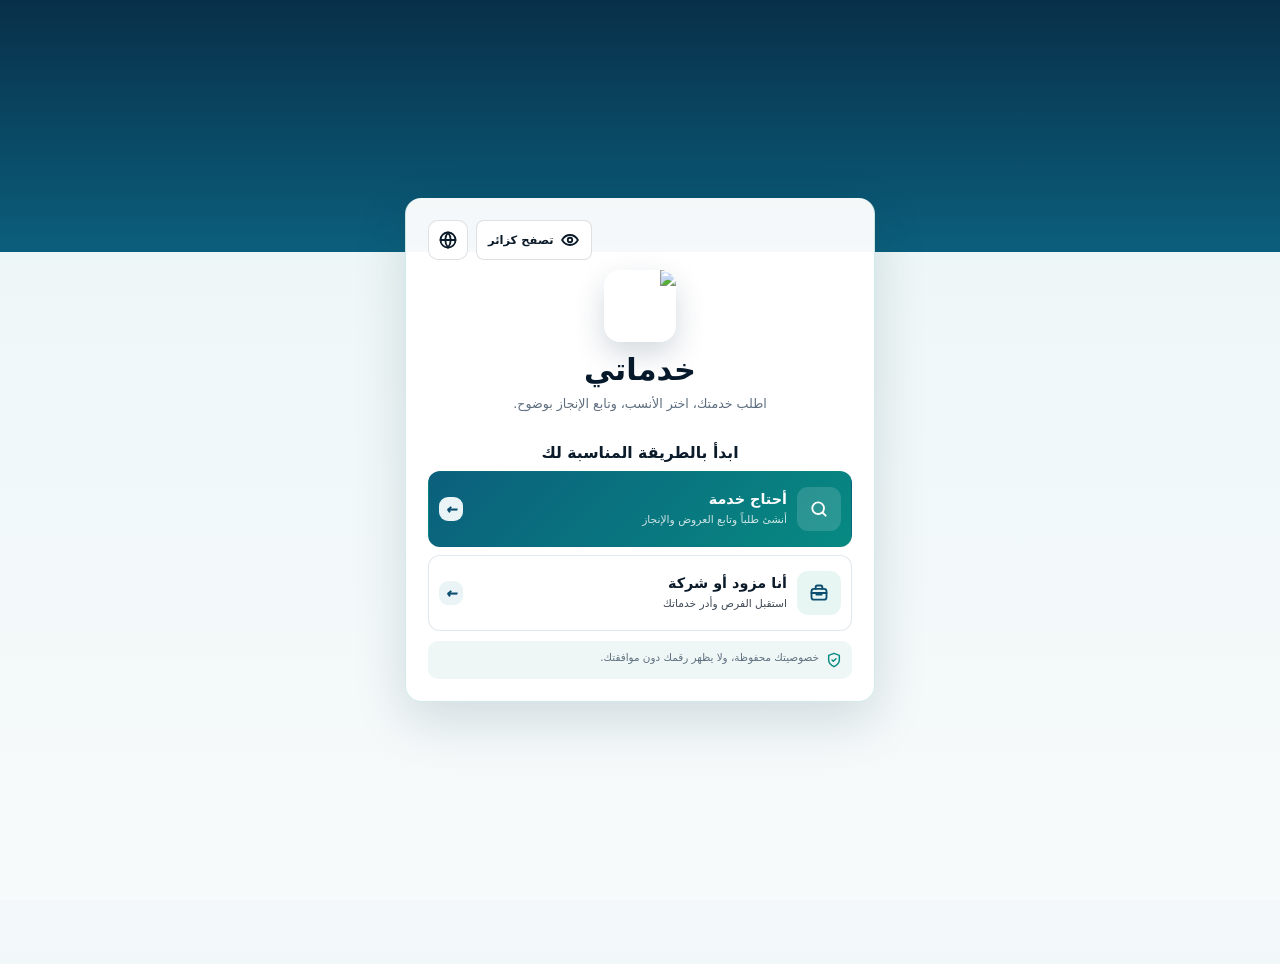
==== commit 6e5dbae8: "Release Khadamati v53 production experience" ====
--- a/index.html
+++ b/index.html
@@ -211,7 +211,7 @@
 .request-offer-summary{display:flex;align-items:center;justify-content:space-between;gap:8px;padding:10px 12px;border:1px solid color-mix(in srgb,var(--accent) 25%,var(--line));border-radius:16px;background:color-mix(in srgb,var(--accent) 6%,var(--panel));margin:10px 0}.request-offer-summary b{display:flex;align-items:center;gap:6px}.request-offer-summary small{color:var(--muted)}
 .offer-compare-grid{display:grid;grid-template-columns:repeat(2,minmax(0,1fr));gap:10px}.offer-card{border:1px solid var(--line);border-radius:18px;background:var(--panel);padding:12px;display:grid;gap:10px;min-width:0}.offer-card.best{border-color:color-mix(in srgb,var(--accent) 55%,var(--line));box-shadow:0 8px 24px rgba(21,160,133,.1)}.offer-provider{display:grid;grid-template-columns:44px minmax(0,1fr);gap:9px;align-items:center}.offer-provider .avatar{width:44px;height:44px}.offer-provider b,.offer-provider small{display:block;white-space:nowrap;overflow:hidden;text-overflow:ellipsis}.offer-provider small{color:var(--muted)}.offer-numbers{display:grid;grid-template-columns:1fr 1fr;gap:8px}.offer-number{border-radius:13px;background:var(--panel2);padding:8px;display:grid;gap:2px}.offer-number small{color:var(--muted);font-size:.68rem}.offer-number strong{color:var(--brand2)}.offer-note{font-size:.78rem;color:var(--muted);line-height:1.6;min-height:2.5em}.offer-best-label{justify-self:start}
 .arrival-card{border:1px solid color-mix(in srgb,var(--brand2) 24%,var(--line));border-radius:17px;background:linear-gradient(135deg,color-mix(in srgb,var(--brand2) 7%,var(--panel)),var(--panel));padding:11px;margin:10px 0;display:grid;gap:9px}.arrival-head{display:flex;align-items:center;justify-content:space-between;gap:8px}.arrival-head b{display:flex;align-items:center;gap:6px}.arrival-head svg{color:var(--brand2)}.arrival-meta{display:grid;grid-template-columns:repeat(3,1fr);gap:7px}.arrival-meta span{background:var(--panel);border:1px solid var(--line);border-radius:12px;padding:7px;text-align:center;font-size:.7rem}.arrival-progress{height:6px;border-radius:99px;background:var(--soft);overflow:hidden}.arrival-progress i{display:block;height:100%;width:var(--arrival-progress,35%);background:linear-gradient(90deg,var(--brand2),var(--accent));transition:width .35s ease}.arrival-actions{display:flex;gap:7px;flex-wrap:wrap}.arrival-map-shell{display:grid;gap:10px}.arrival-map-shell .map-stage{min-height:290px}
-.chat-sheet .modal-body{padding:0}.chat-request-head{padding:12px 16px;border-bottom:1px solid var(--line);background:var(--panel2)}.chat-thread{min-height:320px;max-height:58vh;overflow:auto;padding:16px;display:flex;flex-direction:column;gap:9px;background:color-mix(in srgb,var(--soft) 62%,var(--panel))}.chat-message{max-width:82%;padding:9px 11px;border-radius:17px;display:grid;gap:6px;box-shadow:0 3px 12px rgba(16,42,67,.05)}.chat-message.mine{align-self:flex-start;background:color-mix(in srgb,var(--accent) 13%,var(--panel));border-end-start-radius:5px}.chat-message.theirs{align-self:flex-end;background:var(--panel);border:1px solid var(--line);border-end-end-radius:5px}.chat-message p{margin:0;line-height:1.65;overflow-wrap:anywhere}.chat-message small{color:var(--muted);font-size:.64rem}.chat-message img{width:min(220px,100%);max-height:220px;object-fit:cover;border-radius:12px}.chat-message audio{width:min(250px,100%);height:38px}.chat-composer{position:sticky;bottom:0;padding:10px;background:var(--panel);border-top:1px solid var(--line);display:grid;grid-template-columns:auto minmax(0,1fr) auto;gap:7px;align-items:end}.chat-composer textarea{min-height:44px;max-height:110px;resize:vertical}.chat-attachments{grid-column:1/-1;display:flex;gap:7px;align-items:center}.recording-pill{display:none;color:#b42318;background:#fff1f0;border:1px solid #fecaca;border-radius:999px;padding:6px 9px;font-size:.7rem}.recording-pill.show{display:inline-flex}.voice-ready{color:var(--accent);font-weight:800}.chat-icon-btn{width:44px;height:44px;border:1px solid var(--line);border-radius:14px;background:var(--panel);display:grid;place-items:center}.chat-icon-btn.recording{background:#fff1f0;color:#b42318;border-color:#fecaca}
+.chat-sheet .modal-body{padding:0}.chat-request-head{padding:12px 16px;border-bottom:1px solid var(--line);background:var(--panel2)}.chat-thread{min-height:320px;max-height:58vh;overflow:auto;padding:16px;display:flex;flex-direction:column;gap:9px;background:color-mix(in srgb,var(--soft) 62%,var(--panel))}.chat-message{max-width:82%;padding:9px 11px;border-radius:17px;display:grid;gap:6px;box-shadow:0 3px 12px rgba(16,42,67,.05)}.chat-message.mine{align-self:flex-start;background:color-mix(in srgb,var(--accent) 13%,var(--panel));border-end-start-radius:5px}.chat-message.theirs{align-self:flex-end;background:var(--panel);border:1px solid var(--line);border-end-end-radius:5px}.chat-message p{margin:0;line-height:1.65;overflow-wrap:anywhere}.chat-message small{color:var(--muted);font-size:.64rem}.chat-message img{width:min(220px,100%);max-height:220px;object-fit:cover;border-radius:12px}.chat-message audio{width:min(250px,100%);height:38px}.chat-composer{position:sticky;bottom:0;padding:10px;background:var(--panel);border-top:1px solid var(--line);display:grid;grid-template-columns:auto minmax(0,1fr) auto;gap:7px;align-items:end}.chat-composer textarea{min-height:44px;max-height:110px;resize:vertical}.chat-attachments{grid-column:1/-1;display:flex;gap:7px;align-items:center}.recording-pill{display:none;color:#b42318;background:#fff1f0;border:1px solid #fecaca;border-radius:999px;padding:6px 9px;font-size:.7rem}.recording-pill.show{display:inline-flex}.voice-ready{color:var(--accent);font-weight:800}.voice-ready:empty{display:none}.voice-ready:not(:empty){display:inline-flex;align-items:center;gap:6px;max-width:100%;padding:5px 8px;border:1px solid color-mix(in srgb,var(--accent) 28%,var(--line));border-radius:999px;background:color-mix(in srgb,var(--accent) 8%,var(--panel));font-size:.68rem}.voice-ready span{overflow:hidden;text-overflow:ellipsis;white-space:nowrap}.voice-ready button{flex:0 0 24px;width:24px;height:24px;border:0;border-radius:50%;background:color-mix(in srgb,#b42318 10%,var(--panel));color:#b42318;font-size:1rem;line-height:1;cursor:pointer}.chat-icon-btn{width:44px;height:44px;border:1px solid var(--line);border-radius:14px;background:var(--panel);display:grid;place-items:center}.chat-icon-btn.recording{background:#fff1f0;color:#b42318;border-color:#fecaca}
 .before-after-list{display:grid;gap:12px;margin-top:12px}.before-after-card{border:1px solid var(--line);border-radius:18px;overflow:hidden;background:var(--panel)}.before-after-stage{position:relative;aspect-ratio:4/3;overflow:hidden;background:var(--soft);--reveal:50%}.before-after-stage img{position:absolute;inset:0;width:100%;height:100%;object-fit:cover}.before-after-stage .after{clip-path:inset(0 calc(100% - var(--reveal)) 0 0)}[dir="rtl"] .before-after-stage .after{clip-path:inset(0 0 0 calc(100% - var(--reveal)))}.before-after-stage input{position:absolute;z-index:3;inset-inline:12px;bottom:12px;width:calc(100% - 24px);accent-color:var(--accent)}.before-after-labels{position:absolute;z-index:2;inset:10px 10px auto;display:flex;justify-content:space-between;pointer-events:none}.before-after-labels span{padding:5px 8px;border-radius:999px;background:rgba(7,18,30,.74);color:#fff;font-size:.65rem;font-weight:850}.before-after-caption{padding:9px 11px;font-weight:800}.provider-intro-video{margin-top:12px;border-radius:18px;overflow:hidden;border:1px solid var(--line);background:#07131f}.provider-intro-video video{display:block;width:100%;max-height:420px}.rich-media-editor{margin-top:14px;border-top:1px solid var(--line);padding-top:14px}.rich-media-grid{display:grid;grid-template-columns:1fr 1fr;gap:10px}.provider-media-preview{width:100%;max-height:220px;object-fit:cover;border-radius:14px;background:var(--soft)}
 .waitlist-note{display:grid;grid-template-columns:36px minmax(0,1fr) auto;gap:9px;align-items:center;border:1px solid color-mix(in srgb,var(--accent2) 28%,var(--line));border-radius:16px;padding:10px;background:color-mix(in srgb,var(--accent2) 7%,var(--panel));margin:10px 0}.waitlist-note svg{color:var(--accent2)}.waitlist-note small{color:var(--muted)}
 @media(max-width:700px){.offer-compare-grid{grid-template-columns:1fr}.arrival-meta{grid-template-columns:repeat(3,minmax(0,1fr))}.chat-message{max-width:88%}.rich-media-grid{grid-template-columns:1fr}.before-after-stage{aspect-ratio:16/11}}
@@ -500,7 +500,7 @@
 /* Khadamati v39: mobile provider cards and a calmer registration flow. */
 .provider-login-actions,.provider-entry-actions{display:grid;grid-template-columns:minmax(0,1fr) minmax(0,1fr);gap:8px;margin-top:12px}.provider-login-actions>* ,.provider-entry-actions>*{width:100%!important;min-width:0;margin:0!important}
 .provider-reg-progress{--reg-progress:0%;position:relative;display:grid;grid-template-columns:repeat(3,minmax(0,1fr));direction:rtl;gap:8px;margin:2px 0 16px;padding:0 5px}.provider-reg-progress:before,.provider-reg-progress:after{content:'';position:absolute;z-index:0;inset-inline-start:13%;top:17px;width:74%;height:3px;border-radius:99px;background:var(--soft)}.provider-reg-progress:after{width:var(--reg-progress);background:linear-gradient(90deg,var(--brand2),var(--accent));transition:width .25s ease}.provider-reg-progress span{position:relative;z-index:1;display:grid;justify-items:center;gap:5px;min-width:0;color:var(--muted)}.provider-reg-progress i{width:35px;height:35px;display:grid;place-items:center;border:3px solid var(--panel);border-radius:12px;background:var(--soft);color:var(--muted);font-style:normal;font-size:.72rem;font-weight:950;box-shadow:0 3px 10px rgba(12,49,72,.06)}.provider-reg-progress b{font-size:.67rem;white-space:nowrap}.provider-reg-progress span.active i,.provider-reg-progress span.done i{background:linear-gradient(145deg,var(--brand2),var(--accent));color:#fff}.provider-reg-progress span.active,.provider-reg-progress span.done{color:var(--brand2)}[dir="ltr"] .provider-reg-progress{direction:ltr}
-.subservice-register-head{display:flex;align-items:center;justify-content:space-between;gap:10px;margin-top:12px}.subservice-register-head>div{display:grid;gap:2px}.subservice-register-head small{color:var(--muted);font-size:.66rem}.subservice-register-head .ghost-btn{flex:0 0 auto;min-height:38px;padding:7px 10px}.multi-service-register{margin-top:9px}.registration-subservice{display:none;grid-template-columns:minmax(0,1fr) 38px;gap:7px;align-items:start;padding:9px;border:1px solid var(--line);border-radius:15px;background:var(--panel2)}.registration-subservice.show{display:grid}.registration-subservice-remove{width:38px;height:38px;display:grid;place-items:center;border:1px solid var(--line);border-radius:12px;background:var(--panel);color:var(--danger);font-size:1.15rem;cursor:pointer}.provider-type-individual .registration-subservice.company-only{display:none!important}.provider-type-company .registration-subservice.company-only.show{display:grid}
+.subservice-register-head{display:flex;align-items:center;justify-content:space-between;gap:10px;margin-top:12px}.subservice-register-head>div{display:grid;gap:2px}.subservice-register-head small{color:var(--muted);font-size:.66rem}.subservice-register-head .ghost-btn{flex:0 0 auto;min-height:38px;padding:7px 10px}.multi-service-register{margin-top:9px}.registration-subservice{display:none;grid-template-columns:minmax(0,1fr) 38px;gap:7px;align-items:start;padding:9px;border:1px solid var(--line);border-radius:15px;background:var(--panel2)}.registration-subservice.show{display:grid}.registration-subservice-remove{width:38px;height:38px;display:grid;place-items:center;border:1px solid var(--line);border-radius:12px;background:var(--panel);color:var(--danger);font-size:1.15rem;cursor:pointer}.provider-type-individual .subservice-register-head,.provider-type-individual .multi-service-register,.provider-type-individual .subservice-register-hint{display:none!important}.provider-type-individual .registration-subservice.company-only{display:none!important}.provider-type-company .registration-subservice.company-only.show{display:grid}
 .provider-topbar .provider-brand{min-width:0;padding:0!important;gap:9px!important;text-align:start}.provider-topbar .provider-brand .brand-mark.image-mark{width:46px;height:46px;flex:0 0 46px;padding:0!important;border:0!important;border-radius:14px;background:transparent!important;box-shadow:none!important;overflow:hidden}.provider-topbar .provider-brand .brand-mark.image-mark img{width:100%;height:100%;border-radius:14px;object-fit:cover;box-shadow:0 7px 18px rgba(12,49,72,.16)}.provider-topbar .provider-brand>span:last-child{min-width:0;max-width:240px;white-space:nowrap;overflow:hidden;text-overflow:ellipsis}.provider-status-toggle{display:inline-flex;align-items:center;justify-content:center;gap:6px;min-width:82px;max-width:112px;min-height:39px;padding:7px 10px!important;border:1px solid transparent!important;border-radius:13px!important;white-space:nowrap;overflow:hidden;text-overflow:ellipsis;font-size:.72rem!important;font-weight:950!important}.provider-status-toggle:before{content:'';width:7px;height:7px;flex:0 0 7px;border-radius:50%;background:currentColor}.provider-status-toggle.available{background:rgba(23,164,115,.12)!important;border-color:rgba(23,164,115,.18)!important;color:#137b5a!important}.provider-status-toggle.busy{background:rgba(213,170,78,.15)!important;border-color:rgba(213,170,78,.22)!important;color:#8a610d!important}.provider-status-toggle.unavailable{background:rgba(205,63,72,.1)!important;border-color:rgba(205,63,72,.17)!important;color:#b12a34!important}
 .provider-temporary-pause{display:flex;align-items:flex-start;gap:9px;margin-bottom:12px;padding:11px 12px;border:1px solid rgba(205,63,72,.18);border-radius:15px;background:rgba(205,63,72,.07);color:#9e2832;font-size:.73rem;line-height:1.55}.provider-temporary-pause svg{width:18px;flex:0 0 auto;margin-top:1px}
 @media(max-width:760px){
@@ -605,22 +605,36 @@
  .request-marketplace-row{grid-template-columns:38px minmax(0,1fr)}.request-marketplace-row>span{width:38px;height:38px}.request-marketplace-row>.ghost-btn{grid-column:1/-1;width:100%}
 }
 @media(max-width:340px){.provider-topbar .provider-top-actions{grid-template-columns:minmax(62px,1fr) repeat(4,32px)!important;gap:3px!important}.provider-topbar .provider-top-actions .icon-btn{width:32px!important;height:32px!important;min-width:32px!important;min-height:32px!important}.provider-status-toggle{font-size:.6rem!important}.onboarding-benefits{grid-template-columns:1fr!important}}
-/* Khadamati v45: uncropped role-specific onboarding and production ad artwork. */
+/* Khadamati v49: square role-specific onboarding and production ad artwork. */
 .onboarding-visual{isolation:isolate;background:#dcecef!important}
-.onboarding-visual:before{content:"";position:absolute;inset:-24px;z-index:0;background-image:var(--onboarding-image);background-size:cover;background-position:center;filter:blur(22px) saturate(.82);transform:scale(1.08);opacity:.34;pointer-events:none}
+.onboarding-visual:before{display:none}
 .onboarding-visual:after{z-index:1;height:24%!important;background:linear-gradient(180deg,transparent,rgba(7,26,43,.14))!important}
-.onboarding-visual img{position:relative;z-index:1;width:100%!important;height:100%!important;object-fit:contain!important;object-position:center!important}
+.onboarding-visual img{position:relative;z-index:1;width:100%!important;height:100%!important;object-fit:cover!important;object-position:center!important}
 .onboarding-role-chip{z-index:3!important}
 .home-ad.ad-slider{width:100%!important;min-height:clamp(160px,26vw,228px)!important;aspect-ratio:16/7!important;border-radius:20px!important;background:#0b2f46!important}
 .home-ad.ad-slider .ad-slide-image{width:100%!important;height:100%!important;min-height:0!important;max-height:none!important;object-fit:cover!important;object-position:center!important}
 .ad-slider-copy{inset-inline:14px!important;bottom:13px!important;max-width:min(72%,620px)!important;padding:9px 11px;border-radius:12px;background:rgba(6,24,37,.54);backdrop-filter:blur(8px);text-shadow:0 2px 8px rgba(0,0,0,.42)}
 .ad-slider-copy h3{font-size:clamp(.9rem,2vw,1.12rem)!important;margin:0 0 2px!important}.ad-slider-copy p{font-size:.76rem!important;color:rgba(255,255,255,.92)!important;margin:0!important}
 @media(max-width:560px){
- .onboarding-main{overflow-y:auto!important}.onboarding-visual{flex:0 0 clamp(280px,44dvh,430px)!important;min-height:260px!important}.onboarding-copy{padding:17px 18px 14px!important}.onboarding-copy h2{font-size:1.42rem!important}.onboarding-copy>p{font-size:.87rem!important;line-height:1.65!important}
+ .onboarding-main{overflow-y:auto!important}.onboarding-visual{width:100%;aspect-ratio:1/1;flex:0 0 min(42dvh,390px)!important;min-height:230px!important;max-height:390px!important}.onboarding-copy{padding:17px 18px 14px!important}.onboarding-copy h2{font-size:1.42rem!important}.onboarding-copy>p{font-size:.87rem!important;line-height:1.65!important}
  .home-ad.ad-slider{min-height:clamp(144px,43vw,176px)!important;aspect-ratio:16/7!important;margin-inline:0!important}.ad-slider-copy{inset-inline:10px!important;bottom:9px!important;max-width:76%!important;padding:7px 9px!important}.ad-slider-copy h3{font-size:.85rem!important}.ad-slider-copy p{display:none!important}
 }
-@media(max-width:340px), (max-height:650px){.onboarding-visual{flex-basis:250px!important;min-height:230px!important}.onboarding-copy{padding-top:12px!important}.onboarding-benefits{margin-top:9px!important}}
+@media(max-width:340px), (max-height:650px){.onboarding-visual{flex-basis:min(38dvh,250px)!important;min-height:205px!important}.onboarding-copy{padding-top:12px!important}.onboarding-benefits{margin-top:9px!important}}
+button,[data-action]{touch-action:manipulation}
+.request-board-guide{margin:10px 0;border:1px solid rgba(11,164,127,.2);border-radius:16px;background:linear-gradient(135deg,rgba(11,164,127,.07),var(--panel));overflow:hidden}.request-board-guide>summary{display:grid;grid-template-columns:36px minmax(0,1fr) 20px;gap:9px;align-items:center;padding:10px 12px;cursor:pointer;list-style:none}.request-board-guide>summary::-webkit-details-marker{display:none}.request-board-guide>summary>svg{width:22px;color:var(--accent)}.request-board-guide>summary span{display:grid}.request-board-guide>summary b{font-size:.78rem}.request-board-guide>summary small{font-size:.63rem;color:var(--muted)}.request-board-guide>summary i{font-style:normal;color:var(--muted)}.request-board-guide-body{display:grid;grid-template-columns:132px minmax(0,1fr);gap:12px;align-items:center;padding:0 12px 12px}.request-board-guide-body img{width:132px;height:88px;object-fit:cover;object-position:center 28%;border-radius:13px}.request-board-guide-body ol{margin:0;padding-inline-start:22px;display:grid;gap:6px;color:var(--muted);font-size:.7rem;line-height:1.5}.suggestion-loading{display:grid;gap:10px;padding:20px}.suggestion-loading .skeleton-line{height:62px;border-radius:16px;background:linear-gradient(90deg,var(--panel2),var(--panel),var(--panel2));background-size:220% 100%;animation:skeletonMove 1.2s linear infinite}.suggestion-intro{display:grid;grid-template-columns:38px minmax(0,1fr);gap:10px;align-items:center;padding:11px;border-radius:15px;background:rgba(11,164,127,.08);color:var(--accent)}.suggestion-intro>svg{width:24px}.suggestion-intro div{display:grid}.suggestion-intro b{font-size:.86rem;color:var(--text)}.suggestion-intro small{font-size:.66rem;color:var(--muted);line-height:1.45}.suggestion-provider-list{display:grid;gap:8px;margin-top:12px}.suggestion-provider-card{display:grid;grid-template-columns:46px minmax(0,1fr) auto;gap:10px;align-items:center;padding:10px;border:1px solid var(--line);border-radius:16px;background:var(--panel)}.suggestion-provider-card .avatar{width:46px;height:46px;border-radius:13px}.suggestion-provider-card>div{display:grid;min-width:0}.suggestion-provider-card b,.suggestion-provider-card small,.suggestion-provider-card span{white-space:nowrap;overflow:hidden;text-overflow:ellipsis}.suggestion-provider-card b{font-size:.8rem}.suggestion-provider-card small{font-size:.65rem;color:var(--muted)}.suggestion-provider-card span{font-size:.61rem;color:var(--brand2);margin-top:2px}.suggestion-empty{display:grid;justify-items:center;gap:5px}.suggestion-empty>svg{width:30px;color:var(--accent)}.suggested-provider-head{display:grid;grid-template-columns:54px minmax(0,1fr);gap:11px;align-items:center;padding:11px;border:1px solid var(--line);border-radius:17px;background:var(--panel2)}.suggested-provider-head .avatar{width:54px;height:54px;border-radius:15px}.suggested-provider-head>div{display:grid}.suggested-provider-head small{color:var(--muted);font-size:.68rem}.suggestion-reasons{display:grid;gap:7px;margin:14px 0;padding:0;border:0}.suggestion-reasons legend{font-size:.73rem;font-weight:900;margin-bottom:2px}.suggestion-reasons label{display:block;cursor:pointer}.suggestion-reasons input{position:absolute;opacity:0;pointer-events:none}.suggestion-reasons span{display:flex;align-items:center;min-height:42px;padding:9px 12px;border:1px solid var(--line);border-radius:13px;background:var(--panel);font-size:.75rem;font-weight:850}.suggestion-reasons input:checked+span{border-color:var(--accent);background:rgba(11,164,127,.1);color:var(--accent);box-shadow:0 0 0 2px rgba(11,164,127,.08)}.provider-suggestion-details blockquote{display:grid;gap:5px;margin:12px 0;padding:12px;border-inline-start:3px solid var(--accent);border-radius:12px;background:var(--panel2);font-size:.82rem;font-weight:850}.provider-suggestion-details blockquote small{font-weight:600;color:var(--muted)}.suggestion-safety-note{display:flex;gap:8px;align-items:flex-start;padding:10px;border-radius:13px;background:rgba(15,79,115,.07);font-size:.68rem;line-height:1.5;color:var(--muted)}.suggestion-safety-note svg{width:18px;flex:0 0 18px;color:var(--brand2)}.suggestion-secondary-actions{margin-top:10px;padding-top:10px;border-top:1px solid var(--line)}.request-suggestions{border:1px solid rgba(11,164,127,.2);border-radius:15px;background:rgba(11,164,127,.055);overflow:hidden}.request-suggestions>summary{display:grid;grid-template-columns:28px minmax(0,1fr) 18px;gap:8px;align-items:center;padding:10px;cursor:pointer;list-style:none}.request-suggestions>summary::-webkit-details-marker{display:none}.request-suggestions>summary>svg{width:20px;color:var(--accent)}.request-suggestions>summary span{display:grid}.request-suggestions>summary b{font-size:.75rem}.request-suggestions>summary small{font-size:.6rem;color:var(--muted)}.request-suggestions>div{display:grid;gap:6px;padding:0 8px 8px}.suggestion-mini-card{display:grid;grid-template-columns:38px minmax(0,1fr) 16px;gap:8px;align-items:center;width:100%;padding:8px;border:1px solid var(--line);border-radius:12px;background:var(--panel);color:var(--text);text-align:start;font:inherit;cursor:pointer}.suggestion-mini-card .avatar{width:38px;height:38px;border-radius:11px}.suggestion-mini-card>span{display:grid;min-width:0}.suggestion-mini-card b,.suggestion-mini-card small{white-space:nowrap;overflow:hidden;text-overflow:ellipsis}.suggestion-mini-card b{font-size:.72rem}.suggestion-mini-card small{font-size:.59rem;color:var(--muted)}
+@media(max-width:420px){.request-board-guide-body{grid-template-columns:94px minmax(0,1fr);gap:9px}.request-board-guide-body img{width:94px;height:74px}.suggestion-provider-card{grid-template-columns:42px minmax(0,1fr) auto;padding:9px 8px}.suggestion-provider-card .avatar{width:42px;height:42px}.suggestion-provider-card .pill-btn{padding-inline:9px}.provider-suggestion-details .row-actions .pill-btn,.provider-suggestion-details .row-actions .ghost-btn{flex:1 1 100%}}
+.request-board-guide-body img{display:block;width:132px;height:auto;aspect-ratio:1/1;object-fit:cover;object-position:center;border-radius:13px;background:var(--panel2)}
+@media(max-width:420px){.request-board-guide-body{grid-template-columns:96px minmax(0,1fr);gap:9px}.request-board-guide-body img{width:96px;height:auto;aspect-ratio:1/1}}
+/* Live location, plan entitlements, and direct-request availability. */
+.map-stage{position:relative;isolation:isolate}.map-my-location{position:absolute;z-index:550;inset-inline-end:12px;bottom:14px;width:46px;height:46px;display:grid;place-items:center;border:1px solid rgba(7,26,43,.16);border-radius:12px;background:var(--panel);color:var(--brand2);box-shadow:0 8px 24px rgba(7,26,43,.2);cursor:pointer}.map-my-location svg{width:22px}.map-my-location.loading{opacity:.68;animation:pulse 1s ease-in-out infinite}.map-location-state{position:absolute;z-index:520;inset-inline:12px;bottom:12px;padding:9px 12px;border-radius:10px;background:rgba(7,26,43,.86);color:#fff;font-size:.7rem;text-align:center;backdrop-filter:blur(8px)}
+.map-visibility-toggle,.primary-service-toggle{display:grid;grid-template-columns:auto auto minmax(0,1fr);gap:10px;align-items:center;margin:12px 0;padding:12px;border:1px solid var(--line);border-radius:12px;background:color-mix(in srgb,var(--accent) 5%,var(--panel));cursor:pointer}.primary-service-toggle{grid-template-columns:auto minmax(0,1fr)}.map-visibility-toggle input,.primary-service-toggle input{width:20px;height:20px;accent-color:var(--accent)}.map-visibility-toggle>span:nth-of-type(1){width:34px;height:34px;display:grid;place-items:center;border-radius:9px;background:color-mix(in srgb,var(--accent) 12%,var(--panel));color:var(--accent)}.map-visibility-toggle>span:last-child,.primary-service-toggle>span{display:grid;gap:2px}.map-visibility-toggle small,.primary-service-toggle small{color:var(--muted);font-size:.68rem;line-height:1.45}
+.provider-limit-grid{display:grid;grid-template-columns:repeat(2,minmax(0,1fr));gap:8px;margin-bottom:12px}.provider-limit-grid>div{display:grid;grid-template-columns:minmax(0,1fr) auto;gap:6px;padding:10px 12px;border:1px solid var(--line);border-radius:10px;background:var(--panel)}.provider-limit-grid span{font-size:.7rem;color:var(--muted)}.provider-limit-grid b{font-size:.78rem}.provider-limit-grid i{grid-column:1/-1;position:relative;height:4px;border-radius:99px;background:var(--panel2);overflow:hidden}.provider-limit-grid i:after{content:"";position:absolute;inset-block:0;inset-inline-start:0;width:var(--usage,0);border-radius:inherit;background:linear-gradient(90deg,var(--brand2),var(--accent))}.provider-limit-grid.compact{margin:0}.provider-service-row.primary-service{border-inline-start:3px solid var(--accent)}.row-actions.compact{gap:6px;justify-content:flex-start}
+.request-availability-grid{display:grid;grid-template-columns:repeat(2,minmax(0,1fr));gap:8px;max-height:300px;overflow:auto;padding:2px;overscroll-behavior:contain}.category-availability-grid{grid-template-columns:repeat(3,minmax(0,1fr));max-height:260px}.request-availability-card{min-width:0;min-height:72px;display:grid;grid-template-columns:36px minmax(0,1fr);gap:8px;align-items:center;padding:9px;border:1px solid var(--line);border-radius:12px;background:var(--panel);color:var(--ink);font:inherit;text-align:start;cursor:pointer;transition:border-color .16s,background .16s,transform .16s}.request-availability-card:hover{transform:translateY(-1px)}.request-availability-card>span:last-child{display:grid;min-width:0;gap:3px}.request-availability-card b{font-size:.72rem;line-height:1.35;overflow:hidden;text-overflow:ellipsis}.request-availability-card small{font-size:.58rem;line-height:1.35}.request-availability-icon{width:36px;height:36px;display:grid;place-items:center;border-radius:10px;background:var(--panel2);font-size:1rem}.request-availability-card.available{border-color:color-mix(in srgb,#168f62 34%,var(--line));background:color-mix(in srgb,#dff5eb 55%,var(--panel))}.request-availability-card.available small{color:#16704f}.request-availability-card.unavailable{border-color:color-mix(in srgb,#c9474f 30%,var(--line));background:color-mix(in srgb,#fde9eb 48%,var(--panel))}.request-availability-card.unavailable small{color:#a1323b}.request-availability-card.selected{border-color:var(--accent);box-shadow:0 0 0 3px color-mix(in srgb,var(--accent) 15%,transparent)}.request-availability-search{margin-bottom:8px}.request-availability-card[hidden]{display:none}
+[data-theme="dark"] .request-availability-card.available{background:rgba(26,135,94,.16);border-color:rgba(95,210,164,.28)}[data-theme="dark"] .request-availability-card.available small{color:#85dfb9}[data-theme="dark"] .request-availability-card.unavailable{background:rgba(185,57,67,.15);border-color:rgba(238,116,125,.26)}[data-theme="dark"] .request-availability-card.unavailable small{color:#f2a0a6}
+@media(max-width:420px){.category-availability-grid{grid-template-columns:repeat(2,minmax(0,1fr))}.request-availability-card{grid-template-columns:32px minmax(0,1fr);min-height:66px;padding:8px}.request-availability-icon{width:32px;height:32px}.provider-limit-grid{gap:6px}.provider-limit-grid>div{padding:9px}.map-my-location{width:44px;height:44px;inset-inline-end:10px;bottom:10px}}
+.provider-status-toggle.pending{background:rgba(213,170,78,.15)!important;border-color:rgba(213,170,78,.24)!important;color:#80540b!important}.pending-provider-panel{display:grid;gap:12px}.pending-provider-panel .badge{width:max-content}[data-theme="dark"] .provider-status-toggle.pending{background:rgba(183,121,31,.22)!important;border-color:rgba(243,199,108,.3)!important;color:#f5ce7d!important}
 </style>
+<link rel="stylesheet" href="assets/styles/khadamati-v53.css?v=53" />
 </head>
 <body>
 <div id="app" class="app-shell"><div class="startup-skeleton" aria-label="جاري تحميل خدماتي"><div class="skeleton-bar"></div><div class="skeleton-search"></div><div class="skeleton-banner"></div><div class="skeleton-grid"><i></i><i></i><i></i><i></i><i></i><i></i></div></div></div>
@@ -631,18 +645,26 @@
 (() => {
 'use strict';
 const STORAGE_KEY = 'KHADAMATI_MARKET_OS_V21';
-const APP_VERSION = 42;
-const APP_BUILD = 'khadamati-app-v45-production-2026-07-18';
+const PRIVATE_STATE_KEY = 'KHADAMATI_PRIVATE_STATE_V1';
+const APP_VERSION = 53;
+const APP_BUILD = 'khadamati-app-v53-world-class-2026-07-22';
 const LEGACY_STORAGE_KEYS = ['KHADAMATI_MARKET_OS_V20','FORAN_MARKET_OS_V14'];
 const ONBOARDING_STORAGE_KEY = 'KHADAMATI_ONBOARDING_V4';
 const SUBSCRIPTION_MIGRATION_KEY = 'KHADAMATI_SUBSCRIPTION_MIGRATION_V1';
 const SUBSCRIPTION_BACKUP_KEY = 'KHADAMATI_PRE_SUBSCRIPTION_MIGRATION_V1_BACKUP';
 const LEGACY_PLAN_MAP = Object.freeze({intro:'foundation_12m',intro_90:'foundation_12m',basic_90:'basic_6m',individual_6m:'basic_6m',active_90:'basic_6m',basic:'basic_6m',individual_year:'basic_12m',featured_90:'professional_12m',local_visibility:'professional_12m',service_priority:'professional_12m',plus:'professional_12m',company_90:'business_12m',company_year:'business_12m',company_growth:'business_12m',growth:'business_12m'});
 const APP_CONFIG = Object.freeze({
- nameAr:'خدماتي',nameEn:'Khadamati App',supportEmail:'support@khadamatiapp.com',
+ nameAr:'خدماتي',nameEn:'Khadamati App',supportEmail:'om.khadamati@gmail.com',
  policyVersion:'2026-07-18.1',currency:'OMR'
 });
 const CONTACT_EMAIL = APP_CONFIG.supportEmail;
+const PROVIDER_SUGGESTION_PRESETS = Object.freeze({
+ excellent_work:{ar:'ممتاز في عمله.',en:'Excellent at their work.'},
+ fast_execution:{ar:'سريع في التنفيذ.',en:'Fast to complete the work.'},
+ fair_price:{ar:'سعره مناسب.',en:'Offers fair pricing.'},
+ worked_before:{ar:'سبق أن تعاملت معه.',en:'I have worked with this provider before.'},
+ recommended_contact:{ar:'أنصح بالتواصل معه.',en:'I recommend contacting this provider.'}
+});
 const IMAGE_EDITS = new Map();
 let IMAGE_EDITOR = null;
 let ONBOARDING_FLOW = null;
@@ -651,6 +673,10 @@
 let CHAT_RECORD_TIMER = null;
 let ARRIVAL_WATCH_ID = null;
 let ARRIVAL_WATCH_REQUEST_ID = '';
+const MODAL_STACK = [];
+const MAP_INSTANCES = new Map();
+let MAP_WATCH_ID = null;
+let MAP_LOCATION_SYNC_AT = 0;
 const OMAN_COORDS = {
  'مسقط':[23.5880,58.3829],'السيب':[23.6703,58.1891],'بوشر':[23.5653,58.4202],'مطرح':[23.6165,58.5659],'العامرات':[23.4834,58.4995],'قريات':[23.2620,58.9160],
  'الداخلية':[22.9333,57.5333],'نزوى':[22.9333,57.5333],'بهلاء':[22.9670,57.2980],'منح':[22.7980,57.5760],
@@ -682,8 +708,8 @@
  return 6371*2*Math.atan2(Math.sqrt(x),Math.sqrt(1-x));
 }
 function providerDistanceInfo(p,origin=S?.user?.location){
- const from=normalizeCoordinates(origin)||areaCoordinates(S?.user||{}),to=areaCoordinates(p);if(!from||!to)return null;
- const km=distanceKmBetween(from,to);return Number.isFinite(km)?{km,approximate:!!to.approximate}:null;
+ const from=normalizeCoordinates(origin),to=providerExactMapPoint(p);if(!from||!to)return null;
+ const km=distanceKmBetween(from,to);return Number.isFinite(km)?{km,approximate:false}:null;
 }
 function providerDistanceLabel(p){
  const info=providerDistanceInfo(p);if(!info)return '';
@@ -691,8 +717,43 @@
  return `${info.approximate?L('تقريباً ','About '):''}${value}`;
 }
 const AUTH_KEY = 'KHADAMATI_AUTH_V3';
-let AUTH = JSON.parse(localStorage.getItem(AUTH_KEY) || localStorage.getItem('FORAN_AUTH_V2') || '{}');
-function saveAuth(){ localStorage.setItem(AUTH_KEY, JSON.stringify(AUTH)); }
+const LEGACY_AUTH_KEY = 'FORAN_AUTH_V2';
+const LEGACY_AUTH_KEY_2 = 'KHADAMATI_AUTH';
+const AUTH_STABLE_KEYS = [LEGACY_AUTH_KEY, LEGACY_AUTH_KEY_2];
+function safeJson(value, fallback = null){
+  if (!value) return fallback;
+  try { return JSON.parse(value); } catch (_) { return fallback; }
+}
+function readStoredAuth(){
+  const sessionRaw = sessionStorage.getItem(AUTH_KEY);
+  const localRaw = localStorage.getItem(AUTH_KEY);
+  const legacyRaw = localStorage.getItem(LEGACY_AUTH_KEY) || localStorage.getItem(LEGACY_AUTH_KEY_2);
+  const auth = safeJson(sessionRaw, safeJson(localRaw, safeJson(legacyRaw, {})));
+  return {
+    adminToken: typeof auth?.adminToken === 'string' ? auth.adminToken : '',
+    providerToken: typeof auth?.providerToken === 'string' ? auth.providerToken : '',
+    userToken: typeof auth?.userToken === 'string' ? auth.userToken : ''
+  };
+}
+let AUTH = readStoredAuth();
+for (const legacy of AUTH_STABLE_KEYS) localStorage.removeItem(legacy);
+if(AUTH.adminToken||AUTH.providerToken||AUTH.userToken) sessionStorage.setItem(AUTH_KEY,JSON.stringify(AUTH));
+let LAST_AUTH={...AUTH};
+function saveAuth(){
+  if(!AUTH.userToken&&AUTH.providerToken&&!LAST_AUTH.providerToken&&!AUTH.adminToken&&LAST_AUTH.userToken)AUTH.userToken=LAST_AUTH.userToken;
+  for(const key of ['adminToken','providerToken','userToken'])if(LAST_AUTH[key]&&LAST_AUTH[key]!==AUTH[key])revokeAuthToken(LAST_AUTH[key]);
+  const serialized = JSON.stringify(AUTH);
+  if(activeAuthToken()){
+    sessionStorage.setItem(AUTH_KEY, serialized);
+    localStorage.setItem(AUTH_KEY, serialized);
+  } else {
+    sessionStorage.removeItem(AUTH_KEY);
+    localStorage.removeItem(AUTH_KEY);
+  }
+  localStorage.removeItem(LEGACY_AUTH_KEY);localStorage.removeItem(LEGACY_AUTH_KEY_2);
+  LAST_AUTH={...AUTH};
+  if(!activeAuthToken()&&typeof S!=='undefined')scrubPrivateSessionState(S);
+}
 function activeAuthToken(){return AUTH.adminToken||AUTH.providerToken||AUTH.userToken||'';}
 const DEFAULT_REMOTE_API='https://khadamati-app-api.onrender.com';
 function apiBase(){
@@ -716,16 +777,22 @@
  if(!body||!OFFLINE_QUEUE_PATHS.has(path)||!S?.offlineQueue)return;
  const safeBody={...body};delete safeBody.imageData;delete safeBody.avatarData;delete safeBody.workImagesData;delete safeBody.documentsData;delete safeBody.audioData;delete safeBody.introVideoData;delete safeBody.beforeAfterData;if(Array.isArray(safeBody.imagesData))safeBody.imagesData=[];
  const key=`${path}:${safeBody.id||safeBody.phone||safeBody.providerId||JSON.stringify(safeBody).slice(0,80)}`;
- const item={id:uid('sync'),key,path,body:safeBody,tokenKind:AUTH.adminToken?'admin':AUTH.providerToken?'provider':AUTH.userToken?'user':'',attempts:0,createdAt:nowISO()};
+ const tokenKind=AUTH.adminToken?'admin':AUTH.providerToken?'provider':AUTH.userToken?'user':'';
+ const item={id:uid('sync'),key,path,body:safeBody,tokenKind,subjectId:authSubjectForKind(tokenKind),attempts:0,createdAt:nowISO()};
  const old=S.offlineQueue.find(x=>x.key===key);if(old)Object.assign(old,item,{id:old.id,createdAt:old.createdAt});else S.offlineQueue.push(item);
  S.offlineQueue=S.offlineQueue.slice(-40);try{save();}catch(_){}
 }
 function tokenForKind(kind){return kind==='admin'?AUTH.adminToken:kind==='provider'?AUTH.providerToken:kind==='user'?AUTH.userToken:'';}
+function authSubjectForKind(kind){return kind==='provider'?String(S?.currentProviderId||''):kind==='user'?String(S?.session?.userId||''):kind==='admin'?String(S?.adminUser?.id||'admin'):'';}
+function dropOfflineQueueFor(kind){if(S?.offlineQueue)S.offlineQueue=S.offlineQueue.filter(item=>item.tokenKind!==kind);}
+function revokeAuthToken(token){if(!token||!serverApiAvailable())return;fetch(apiUrl('/api/auth/logout'),{method:'POST',headers:{'Content-Type':'application/json','Authorization':`Bearer ${token}`},body:'{}'}).catch(()=>{});}
 async function flushOfflineQueue(){
  if(!navigator.onLine||!S?.offlineQueue?.length)return;
  const pending=[...S.offlineQueue];
  for(const item of pending){
-  try{await api(item.path,item.body,tokenForKind(item.tokenKind),{skipQueue:true});S.offlineQueue=S.offlineQueue.filter(x=>x.id!==item.id);}
+  const token=tokenForKind(item.tokenKind),subject=authSubjectForKind(item.tokenKind);
+  if(!token||!item.subjectId||item.subjectId!==subject){S.offlineQueue=S.offlineQueue.filter(x=>x.id!==item.id);continue;}
+  try{await api(item.path,item.body,token,{skipQueue:true});S.offlineQueue=S.offlineQueue.filter(x=>x.id!==item.id);}
   catch(_){item.attempts=Number(item.attempts||0)+1;item.lastAttempt=nowISO();break;}
  }
  save();if(!S.offlineQueue.length)toast(L('تمت مزامنة العمليات المحفوظة.','Saved operations are now synced.'));
@@ -743,7 +810,7 @@
    throw new Error('request_failed');
  }
  const data=await res.json().catch(()=>({}));
- if(!res.ok){recordApiMetric(false,path,performance.now()-started,data.error||res.status);throw new Error(data.error || 'request_failed');}
+ if(!res.ok){if(res.status===401&&token){for(const key of ['adminToken','providerToken','userToken'])if(AUTH[key]===token)AUTH[key]='';saveAuth();if(!activeAuthToken())scrubPrivateSessionState(S);}recordApiMetric(false,path,performance.now()-started,data.error||res.status);throw new Error(data.error || 'request_failed');}
  recordApiMetric(true,path,performance.now()-started);
  return data;
 }
@@ -756,8 +823,9 @@
  const location=normalizeCoordinates(p.location)||normalizeCoordinates({latitude:p.latitude,longitude:p.longitude,locationUpdatedAt:p.locationUpdatedAt||p.location_updated_at});
  const workImages=(p.workImageUrls||p.workImages||[]).map(apiAsset);
  const beforeAfter=(p.beforeAfter||p.before_after||[]).filter(x=>x?.before&&x?.after).map(x=>({...x,before:apiAsset(x.before),after:apiAsset(x.after)}));
- const services=p.services||[],primaryCatId=p.primaryCatId||p.primary_cat_id||services.find(s=>s.catId)?.catId||'';
- return {...p,primaryCatId,location,avatar:image||p.avatar||initials(p.name),cardImage:apiAsset(p.cardImage||p.primaryImage||image||''),workImages,beforeAfter,introVideoUrl:apiAsset(p.introVideoUrl||p.intro_video_url||''),documents:(p.documents||p.documentUrls||[]).map(apiAsset),teamMembers:p.teamMembers||p.team_members||[],commercialNo:p.commercialNo||p.commercial_no||p.licenseNo||'',licenseNo:p.licenseNo||p.commercialNo||p.commercial_no||'',subscriptionEnd:p.subscriptionUntil||p.subscriptionEnd||'',packageId:p.packageId||p.package_id||'foundation_12m',subscriptionState:p.subscriptionState||p.subscription_state||'expired',listingEnabled:p.listingEnabled??p.listing_enabled??true,requestEnabled:p.requestEnabled??p.request_enabled??true,pinConfigured:!!p.pinConfigured,qualityScore:p.qualityScore??profileStrength(p),reviews:Number(p.reviews||0),rating:Number(p.rating||0),responseMinutes:Number(p.responseMinutes||p.response_minutes||30),completedJobs:Number(p.completedJobs||p.completed_jobs||0),acceptanceRate:Number(p.acceptanceRate||p.acceptance_rate||0),lastAvailableAt:p.lastAvailableAt||p.last_available_at||'',createdAt:p.createdAt||p.created_at||'',failedLoginCount:Number(p.failedLoginCount||0),stats:p.stats||{views:0,whatsapp:0,calls:0}};
+ const services=p.services||[],primaryServiceId=p.primaryServiceId||p.primary_service_id||services[0]?.serviceId||'',primaryCatId=p.primaryCatId||p.primary_cat_id||services.find(s=>s.serviceId===primaryServiceId)?.catId||services.find(s=>s.catId)?.catId||'';
+ const description=p.bio||p.note||'';
+ return {...p,bio:description,note:description,primaryServiceId,primaryCatId,location,mapVisible:p.mapVisible??p.map_visible??true,avatar:image||p.avatar||initials(p.name),cardImage:apiAsset(p.cardImage||p.primaryImage||image||''),workImages,beforeAfter,introVideoUrl:apiAsset(p.introVideoUrl||p.intro_video_url||''),documents:(p.documents||p.documentUrls||[]).map(apiAsset),teamMembers:p.teamMembers||p.team_members||[],commercialNo:p.commercialNo||p.commercial_no||p.licenseNo||'',licenseNo:p.licenseNo||p.commercialNo||p.commercial_no||'',subscriptionEnd:p.subscriptionUntil||p.subscriptionEnd||'',packageId:p.packageId||p.package_id||'foundation_12m',subscriptionState:p.subscriptionState||p.subscription_state||'expired',listingEnabled:p.listingEnabled??p.listing_enabled??true,requestEnabled:p.requestEnabled??p.request_enabled??true,pinConfigured:!!p.pinConfigured,qualityScore:p.qualityScore??profileStrength(p),reviews:Number(p.reviews||0),rating:Number(p.rating||0),responseMinutes:Number(p.responseMinutes||p.response_minutes||30),completedJobs:Number(p.completedJobs||p.completed_jobs||0),acceptanceRate:Number(p.acceptanceRate||p.acceptance_rate||0),lastAvailableAt:p.lastAvailableAt||p.last_available_at||'',createdAt:p.createdAt||p.created_at||'',failedLoginCount:Number(p.failedLoginCount||0),stats:p.stats||{views:0,whatsapp:0,calls:0}};
 }
 function normalizeRequestExtras(r){
  const messages=(r.messages||[]).map(m=>({...m,image:apiAsset(m.image||''),audio:apiAsset(m.audio||'')}));
@@ -777,6 +845,7 @@
   S.leads=data.leads||S.leads||[];
  S.auditLogs=data.auditLogs||S.auditLogs||[];
  S.customerRequests=(data.customerRequests||S.customerRequests||[]).map(normalizeRequestExtras);
+ S.marketplaceRequests=(data.marketplaceRequests||S.marketplaceRequests||[]).map(normalizeRequestExtras);
  S.notifications=(data.notifications||S.notifications||[]).map(n=>({...n,target:n.target||n.targetKind,targetId:n.targetId||'',createdAt:n.createdAt||n.created_at||''}));
  S.users=data.users||S.users||[];
  if(data.currentUser){
@@ -784,12 +853,19 @@
   S.user={...S.user,...u,avatar:apiAsset(u.avatar||S.user.avatar),location:normalizeCoordinates({lat:u.latitude,lng:u.longitude})||S.user.location};
   S.session={mode:'registered',userId:u.id};
  }
+ if(data.currentProvider){
+  const provider=normalizeProvider(data.currentProvider),index=S.providers.findIndex(p=>p.id===provider.id);
+  if(index>-1)S.providers[index]=provider;else S.providers.push(provider);
+  S.currentProviderId=provider.id;
+  S.providerLoginMemory={phone:phoneClean(provider.phone),name:provider.name};
+ }
  if(data.advertisements?.length) S.adSlides=data.advertisements.map(a=>({...a,image:apiAsset(a.imageUrl),text:a.body,endDate:a.endsAt}));
  S.reports=data.reports||S.reports||{};
  S.serverStats=data.stats||S.serverStats||{};
  S.financialMetrics=data.financialMetrics||S.financialMetrics||{};
  S.adminEntities=data.adminEntities||S.adminEntities||{};
  S.providerEntitlements=data.providerEntitlements||S.providerEntitlements||{};
+ S.serviceAvailability=data.serviceAvailability||S.serviceAvailability||{services:{},categories:{},generatedAt:''};
  S.providerTeam=data.providerTeam||S.providerTeam||[];
  S.providerBranches=data.providerBranches||S.providerBranches||[];
  if(data.appConfig)S.appConfig={...(S.appConfig||{}),...data.appConfig};
@@ -886,7 +962,21 @@
  ])
 ];
 const SAMPLE_PROVIDER_ART={p1:['#164e63','#10b981','⚡'],p2:['#0f766e','#67e8f9','✦'],p3:['#155e75','#38bdf8','❄'],p4:['#334155','#f59e0b','▰'],p5:['#1e3a8a','#22d3ee','⌘'],p6:['#7c3aed','#fbbf24','★'],p7:['#374151','#f59e0b','▦'],p8:['#7f1d1d','#f97316','◉'],p9:['#4338ca','#a5b4fc','A+'],p10:['#065f46','#34d399','♥'],p11:['#9d174d','#f9a8d4','✂'],p12:['#0c4a6e','#2dd4bf','⌘']};
-function sampleProviderImage(id,name){const [c1,c2,symbol]=SAMPLE_PROVIDER_ART[id]||['#164e63','#2dd4bf','خ'],initial=String(name||'خ').trim().slice(0,1),svg=`<svg xmlns="http://www.w3.org/2000/svg" width="720" height="720" viewBox="0 0 720 720"><defs><linearGradient id="g" x1="0" y1="0" x2="1" y2="1"><stop stop-color="${c1}"/><stop offset="1" stop-color="${c2}"/></linearGradient></defs><rect width="720" height="720" rx="54" fill="url(#g)"/><circle cx="570" cy="125" r="170" fill="#fff" opacity=".1"/><circle cx="135" cy="620" r="210" fill="#07131f" opacity=".12"/><rect x="110" y="112" width="500" height="496" rx="68" fill="#fff" opacity=".12" stroke="#fff" stroke-opacity=".34" stroke-width="4"/><text x="360" y="350" text-anchor="middle" font-family="Arial,Tahoma,sans-serif" font-size="150" font-weight="900" fill="#fff">${symbol}</text><text x="360" y="520" text-anchor="middle" font-family="Tahoma,Arial,sans-serif" font-size="110" font-weight="900" fill="#fff">${initial}</text></svg>`;return `data:image/svg+xml;charset=UTF-8,${encodeURIComponent(svg)}`;}
+const SAMPLE_PROVIDER_IMAGES={
+ p1:'assets/providers/omani-electrician-v53.webp',
+ p2:'assets/providers/omani-cleaning-team-v53.webp',
+ p3:'assets/providers/omani-ac-technician-v53.webp',
+ p4:'assets/providers/omani-moving-team-v53.webp',
+ p5:'assets/providers/omani-tech-technician-v53.webp',
+ p6:'assets/providers/omani-events-team-v53.webp',
+ p7:'assets/providers/omani-construction-team-v53.webp',
+ p8:'assets/providers/omani-car-technician-v53.webp',
+ p9:'assets/providers/omani-private-tutor-v53.webp',
+ p10:'assets/providers/omani-home-care-v53.webp',
+ p11:'assets/providers/omani-tailor-v53.webp',
+ p12:'assets/providers/omani-tech-company-v53.webp'
+};
+function sampleProviderImage(id,name){if(SAMPLE_PROVIDER_IMAGES[id])return SAMPLE_PROVIDER_IMAGES[id];const [c1,c2,symbol]=SAMPLE_PROVIDER_ART[id]||['#164e63','#2dd4bf','خ'],initial=String(name||'خ').trim().slice(0,1),svg=`<svg xmlns="http://www.w3.org/2000/svg" width="720" height="720" viewBox="0 0 720 720"><defs><linearGradient id="g" x1="0" y1="0" x2="1" y2="1"><stop stop-color="${c1}"/><stop offset="1" stop-color="${c2}"/></linearGradient></defs><rect width="720" height="720" rx="54" fill="url(#g)"/><circle cx="570" cy="125" r="170" fill="#fff" opacity=".1"/><circle cx="135" cy="620" r="210" fill="#07131f" opacity=".12"/><rect x="110" y="112" width="500" height="496" rx="68" fill="#fff" opacity=".12" stroke="#fff" stroke-opacity=".34" stroke-width="4"/><text x="360" y="350" text-anchor="middle" font-family="Arial,Tahoma,sans-serif" font-size="150" font-weight="900" fill="#fff">${symbol}</text><text x="360" y="520" text-anchor="middle" font-family="Tahoma,Arial,sans-serif" font-size="110" font-weight="900" fill="#fff">${initial}</text></svg>`;return `data:image/svg+xml;charset=UTF-8,${encodeURIComponent(svg)}`;}
 const seedProviders = () => [
  {id:'p1',name:'سالم البلوشي',phone:'91234567',gov:'مسقط',wilayah:'السيب',areas:['السيب','بوشر'],bio:'تنفيذ أعمال الكهرباء المنزلية والصيانة الطارئة بدقة وتنظيم.',hours:'8:00 ص - 9:00 م',status:'available',active:true,verified:true,featured:true,packageId:'plus',subscriptionEnd:'2026-08-30',avatar:'س',rating:4.8,reviews:38,adminNote:'',stats:{views:162,whatsapp:74,calls:31},services:[{id:'ps1',catId:'homecare',serviceId:'electrician',priceFrom:5,active:true,areas:['السيب','بوشر']},{id:'ps2',catId:'homecare',serviceId:'appliances',priceFrom:7,active:true,areas:['السيب']} ]},
  {id:'p2',name:'النخبة للتنظيف',phone:'92345678',gov:'مسقط',wilayah:'بوشر',areas:['بوشر','مطرح','السيب'],bio:'تنظيف منازل ومجالس وكنب بفرق منظمة ومواعيد واضحة.',hours:'7:00 ص - 10:00 م',status:'busy',active:true,verified:true,featured:true,packageId:'growth',subscriptionEnd:'2026-07-15',avatar:'ن',rating:4.7,reviews:51,adminNote:'',stats:{views:236,whatsapp:91,calls:43},services:[{id:'ps3',catId:'cleaning',serviceId:'home_clean',priceFrom:12,active:true,areas:['بوشر','السيب']},{id:'ps4',catId:'cleaning',serviceId:'sofa',priceFrom:8,active:true,areas:['مسقط']} ]},
@@ -929,11 +1019,11 @@
  expiryThresholds:[30,14,7,1,0]
 };
 const seedPackages = () => [
- {id:'foundation_12m',ar:'فترة التأسيس',en:'Foundation - 12 months',price:0,currency:'OMR',duration:365,durationDays:365,maxServices:3,maxImages:5,maxWilayats:5,maxGovernorates:1,monthlyResponses:30,leadDelayMinutes:15,teamMembers:1,branches:1,foundationOnce:true,verifiedRequired:true,active:true},
- {id:'basic_6m',ar:'الأساسي – 6 أشهر',en:'Basic - 6 months',price:6,currency:'OMR',duration:183,durationDays:183,maxServices:5,maxImages:5,maxWilayats:10,maxGovernorates:1,monthlyResponses:60,leadDelayMinutes:10,teamMembers:1,branches:1,active:true},
- {id:'basic_12m',ar:'الأساسي – سنوي',en:'Basic - annual',price:10,currency:'OMR',duration:365,durationDays:365,maxServices:5,maxImages:5,maxWilayats:10,maxGovernorates:1,monthlyResponses:60,leadDelayMinutes:10,teamMembers:1,branches:1,active:true},
- {id:'professional_12m',ar:'الاحترافي – سنوي',en:'Professional - annual',price:20,currency:'OMR',duration:365,durationDays:365,maxServices:10,maxImages:10,maxWilayats:25,maxGovernorates:2,monthlyResponses:150,leadDelayMinutes:0,teamMembers:1,branches:1,advancedReports:true,badgeAr:'الأكثر اختيارًا',badgeEn:'Most selected',active:true},
- {id:'business_12m',ar:'الأعمال – سنوي',en:'Business - annual',price:40,currency:'OMR',duration:365,durationDays:365,maxServices:20,maxImages:15,maxWilayats:0,maxGovernorates:5,monthlyResponses:0,leadDelayMinutes:0,teamMembers:3,branches:3,sharedInbox:true,advancedReports:true,badgeAr:'فريق أعمال',badgeEn:'Business team',active:true}
+ {id:'foundation_12m',ar:'فترة التأسيس',en:'Foundation - 12 months',price:0,currency:'OMR',duration:365,durationDays:365,maxServices:3,maxCategories:1,maxImages:5,maxWilayats:5,maxGovernorates:1,monthlyResponses:30,leadDelayMinutes:15,teamMembers:1,branches:1,foundationOnce:true,verifiedRequired:true,active:true},
+ {id:'basic_6m',ar:'الأساسي – 6 أشهر',en:'Basic - 6 months',price:6,currency:'OMR',duration:183,durationDays:183,maxServices:5,maxCategories:2,maxImages:5,maxWilayats:10,maxGovernorates:1,monthlyResponses:60,leadDelayMinutes:10,teamMembers:1,branches:1,active:true},
+ {id:'basic_12m',ar:'الأساسي – سنوي',en:'Basic - annual',price:10,currency:'OMR',duration:365,durationDays:365,maxServices:5,maxCategories:2,maxImages:5,maxWilayats:10,maxGovernorates:1,monthlyResponses:60,leadDelayMinutes:10,teamMembers:1,branches:1,active:true},
+ {id:'professional_12m',ar:'الاحترافي – سنوي',en:'Professional - annual',price:20,currency:'OMR',duration:365,durationDays:365,maxServices:10,maxCategories:3,maxImages:10,maxWilayats:25,maxGovernorates:2,monthlyResponses:150,leadDelayMinutes:0,teamMembers:1,branches:1,advancedReports:true,badgeAr:'الأكثر اختيارًا',badgeEn:'Most selected',active:true},
+ {id:'business_12m',ar:'الأعمال – سنوي',en:'Business - annual',price:40,currency:'OMR',duration:365,durationDays:365,maxServices:20,maxCategories:5,maxImages:15,maxWilayats:0,maxGovernorates:5,monthlyResponses:0,leadDelayMinutes:0,teamMembers:3,branches:3,sharedInbox:true,advancedReports:true,badgeAr:'فريق أعمال',badgeEn:'Business team',active:true}
 ];
 function demoAdImage(title, subtitle, c1, c2, accent){
  const svg=`<svg xmlns="http://www.w3.org/2000/svg" width="1200" height="520" viewBox="0 0 1200 520">
@@ -951,7 +1041,7 @@
  {id:'demo-ad-assistant',demo:true,active:true,advertiser:'خدماتي',amount:0,title:'فرق خدمات منظمة للأفراد والشركات',titleAr:'فرق خدمات منظمة للأفراد والشركات',titleEn:'Organized service teams for people and businesses',text:'طلبات ومتابعة وخدمات من مكان واحد.',textAr:'طلبات ومتابعة وخدمات من مكان واحد.',textEn:'Requests, tracking and services in one place.',image:'assets/ads/v45/business-services.webp',createdAt:nowISO()}
 ];
 const seedState = () => ({
-version:APP_VERSION,lang:'ar',theme:'light',view:'entry',lastView:'home',entrySeen:false,splashSeen:false,userUiMode:'simple',filtersOpen:false,user:{name:'',phone:'',gov:'مسقط',wilayah:'السيب',avatar:'',location:null},session:{mode:'none',userId:''},users:[],guestVisits:[],currentProviderId:null,providerLoginMemory:{phone:'',name:''},loginFailures:{},admin:false,adminTab:'overview',adminNavScroll:0,providerTab:'home',providerNavScroll:0,favorites:[],supportNotes:[],customerRequests:[],requestDraft:null,providerRegistrationDraft:null,activityEvents:[],recentSearches:[],notifications:[],assistantSearches:[],unavailableRequests:[],loyalty:{points:0,history:[]},adSlides:demoAdSlides(),demoAdsSeeded:true,sampleProviderImagesSeeded:true,adArchive:[],adIndex:0,mapFilters:{service:'',gov:''},serviceAreas:GOVS.map(g=>({ar:g.ar,en:g.en,w:g.w.map(x=>[...x])})),
+version:APP_VERSION,lang:'ar',theme:'light',view:'entry',lastView:'home',entrySeen:false,splashSeen:false,userUiMode:'simple',filtersOpen:false,user:{name:'',phone:'',gov:'مسقط',wilayah:'السيب',avatar:'',location:null},session:{mode:'none',userId:''},users:[],guestVisits:[],currentProviderId:null,providerLoginMemory:{phone:'',name:''},loginFailures:{},admin:false,adminTab:'overview',adminNavScroll:0,providerTab:'home',providerNavScroll:0,favorites:[],supportNotes:[],customerRequests:[],marketplaceRequests:[],requestDraft:null,providerRegistrationDraft:null,activityEvents:[],recentSearches:[],notifications:[],assistantSearches:[],unavailableRequests:[],loyalty:{points:0,history:[]},adSlides:demoAdSlides(),demoAdsSeeded:true,sampleProviderImagesSeeded:true,adArchive:[],adIndex:0,mapFilters:{service:'',gov:''},serviceAvailability:{services:{},categories:{},generatedAt:''},serviceAreas:GOVS.map(g=>({ar:g.ar,en:g.en,w:g.w.map(x=>[...x])})),
  categories:seedCategories(),providers:seedProviders(),providerRequests:[],reviews:[],complaints:[],subscriptions:[],payments:[],leads:[],auditLogs:[],reports:{},serverStats:{},
  platform:{...PLATFORM_DEFAULTS,nameAr:'خدماتي',nameEn:'Khadamati App',adminWhatsapp:'96890000000',defaultGov:'مسقط',defaultLang:'ar',acceptProviders:true,subscriptionsEnabled:false,paymentGatewayEnabled:false,monthlyGoal:500},
  packages:seedPackages(),
@@ -962,13 +1052,63 @@
 function serverApiAvailable(){
   return /^https?:$/.test(location.protocol) && (!!apiBase() || !/(^|\.)github\.io$/i.test(location.hostname));
 }
+const PRIVATE_STATE_FIELDS=['users','providerRequests','complaints','subscriptions','payments','leads','auditLogs','customerRequests','marketplaceRequests','notifications','providerTeam','providerBranches','supportNotes','activityEvents','finance','expenses','sponsors','coupons','guestVisits','offlineQueue','loginFailures'];
+function scrubPrivateSessionState(state){
+  if(!state)return state;
+  PRIVATE_STATE_FIELDS.forEach(key=>{state[key]=key==='loginFailures'?{}:[];});
+  state.reports={};state.serverStats={};state.financialMetrics={};state.adminEntities={};state.providerEntitlements={};
+  state.requestDraft=null;state.providerRegistrationDraft=null;state.currentProviderId=null;state.admin=false;
+  return state;
+}
+function clearAuthSessionState(state=S){
+  scrubPrivateSessionState(state);
+  if(!activeAuthToken()&&typeof state==='object'&&state!==null)sessionStorage.removeItem(PRIVATE_STATE_KEY);
+  return state;
+}
+function publicProviderSnapshot(provider={}){
+ const copy={...provider};
+ ['phone','documents','documentUrls','commercialNo','commercial_no','licenseNo','adminNote','failedLoginCount','lastFailedLoginAt','teamMembers'].forEach(key=>delete copy[key]);
+ if(copy.location){const point=normalizeCoordinates(copy.location);copy.location=point?{lat:Number(point.lat.toFixed(3)),lng:Number(point.lng.toFixed(3)),approximate:true}:null;}
+ return copy;
+}
+function stateForPersistentStorage(state){
+ if(!serverApiAvailable())return state;
+ const copy={...state};
+ PRIVATE_STATE_FIELDS.forEach(key=>{copy[key]=key==='loginFailures'?{}:[];});
+ copy.reports={};copy.serverStats={};copy.financialMetrics={};copy.adminEntities={};copy.providerEntitlements={};
+ copy.requestDraft=null;copy.providerRegistrationDraft=null;copy.currentProviderId=null;copy.admin=false;
+ copy.session={mode:'none',userId:''};
+ copy.user={name:'',phone:'',gov:state.user?.gov||state.platform?.defaultGov||'مسقط',wilayah:state.user?.wilayah||'السيب',avatar:'',location:null,pinConfigured:false};
+ copy.providers=(state.providers||[]).map(publicProviderSnapshot);
+ copy.providerRequests=[];
+ copy.platform={...(state.platform||{})};
+ ['adminCode','adminPassword','otpCode','adminWhatsapp'].forEach(key=>delete copy.platform[key]);
+ return copy;
+}
 const Adapter = {
-  load(){ try{ const raw=localStorage.getItem(STORAGE_KEY)||LEGACY_STORAGE_KEYS.map(key=>localStorage.getItem(key)).find(Boolean); if(!raw) return seedState(); const s=JSON.parse(raw); if(!s.version || s.version<14) return seedState(); return s; }catch(e){ return seedState(); } },
+  load(){
+    try{
+      const raw=localStorage.getItem(STORAGE_KEY)||LEGACY_STORAGE_KEYS.map(key=>localStorage.getItem(key)).find(Boolean);
+      let state=raw?JSON.parse(raw):seedState();
+      if(!state.version||state.version<14)state=seedState();
+      if(serverApiAvailable()){
+        const token=activeAuthToken(),privateRaw=token?sessionStorage.getItem(PRIVATE_STATE_KEY):'';
+        if(privateRaw)state={...state,...JSON.parse(privateRaw)};
+        else{sessionStorage.removeItem(PRIVATE_STATE_KEY);scrubPrivateSessionState(state);}
+      }
+      return state;
+    }catch(e){sessionStorage.removeItem(PRIVATE_STATE_KEY);return seedState();}
+  },
   save(s){
-    try{localStorage.setItem(STORAGE_KEY, JSON.stringify(s));}catch(err){
+    if(serverApiAvailable()){
+      if(activeAuthToken())sessionStorage.setItem(PRIVATE_STATE_KEY,JSON.stringify(s));else sessionStorage.removeItem(PRIVATE_STATE_KEY);
+    }
+    const persisted=stateForPersistentStorage(s);
+    try{localStorage.setItem(STORAGE_KEY, JSON.stringify(persisted));}catch(err){
       s.activityEvents=(s.activityEvents||[]).slice(0,200);
       s.notifications=(s.notifications||[]).slice(0,200);
-      try{localStorage.setItem(STORAGE_KEY, JSON.stringify(s));}catch(_){throw new Error('storage_full');}
+      const fallback=stateForPersistentStorage(s);
+      try{localStorage.setItem(STORAGE_KEY, JSON.stringify(fallback));}catch(_){throw new Error('storage_full');}
     }
     clearTimeout(this._timer);
     this._timer = setTimeout(() => {
@@ -980,7 +1120,7 @@
       fetch(apiUrl('/api/classic-state'), {
         method:'POST',
         headers:{'Content-Type':'application/json','Authorization':`Bearer ${AUTH.adminToken}`},
-        body:JSON.stringify({state:s})
+    body:JSON.stringify({state:s})
       }).then(r=>r.json()).then(res=>{
         window.__khadamatiOnline = !!res.ok;
         window.__khadamatiSavedAt = res.savedAt || '';
@@ -1025,6 +1165,15 @@
 Object.assign(UI_EN,{
  '1. هويتك التجارية':'1. Business identity','2. الخدمة والسعر':'2. Service and price','3. الصور والثقة':'3. Photos and trust','اسم المزود أو النشاط':'Provider or business name','مثال: 4589':'Example: 4589','أوقات التوفر':'Availability','طلب':'Request','إغلاق الفلاتر':'Close filters','مزودون بارزون':'Selected providers','حسب الولاية':'By area','عرض التفاصيل':'Details','درجة الجودة':'Quality score','الأعمال':'Work','الباقة':'Package','تقييمات العملاء':'Customer ratings','كن أول من يقيّم هذا المزود':'Be the first to rate this provider','أضف تقييم':'Add rating','الأعمال السابقة':'Previous work','حتى 5 صور':'Up to 5 photos','اتركها فارغة إذا لا تريد التغيير':'Leave empty if you do not want to change it','رخصة، سجل، أو إثبات عمل PDF/صورة':'License, registry, or work proof as PDF/image','الشكاوى والمتابعة':'Complaints and follow-up','لا توجد شكاوى على حسابك':'No complaints on your account','اختر الباقة المناسبة وسيصل طلبك للإدارة.':'Choose the right package and your request will reach management.','طلبات الاشتراك':'Subscription requests','لا توجد طلبات اشتراك بعد':'No subscription requests yet','جودة الملف':'Profile quality','كلما ارتفعت الجودة زاد ظهورك في النتائج':'Higher quality increases your visibility','أكمل الصور والأوقات ومناطق العمل وحافظ على التقييمات.':'Complete photos, availability, coverage areas, and maintain ratings.','آخر التقييمات':'Latest ratings','لا توجد تقييمات بعد':'No ratings yet'
 });
+Object.assign(UI_EN,{
+ 'مركز الإشعارات':'Notification center','تعليم الكل كمقروء':'Mark all as read','غير المقروءة':'Unread','المهمة والعاجلة':'Important and urgent','التواريخ':'Dates','غير المتاحة':'Unavailable',
+ 'النوع':'Type','مزود فردي':'Individual provider','شركة':'Company','الحالة':'Status','متاح':'Available','مشغول':'Busy','غير متاح':'Unavailable','الاشتراك':'Subscription','نشط':'Active','قريب الانتهاء':'Expiring soon','منتهي':'Expired','التمييز':'Featuring','مزود مميز':'Featured provider','غير مميز':'Not featured',
+ 'الشركات':'Companies','طلبات غير متاحة':'Unavailable requests','التواريخ والتنبيهات':'Dates and alerts','فحص محلي عند فتح التطبيق، مع منع تكرار التنبيه لنفس المرحلة.':'Checked when the app opens without repeating the same alert stage.','سليم':'Valid','بلا تاريخ':'No date','لا توجد عناصر.':'No items.',
+ 'إعلانات الصفحة الرئيسية':'Home page ads','صور الإعلان':'Ad images','اسم الشركة المعلنة':'Advertiser name','رقم التواصل':'Contact number','المبلغ المدفوع (ر.ع)':'Amount paid (OMR)','عنوان الإعلان (اختياري)':'Ad title (optional)','نص الإعلان (اختياري)':'Ad text (optional)','تاريخ الانتهاء':'Expiry date','سرعة التبديل':'Slide interval','كل ثانيتين':'Every 2 seconds','كل 3 ثوانٍ':'Every 3 seconds','كل 5 ثوانٍ':'Every 5 seconds','إضافة الإعلان':'Add ad','إيقاف':'Pause',
+ 'المستخدمون والضيوف':'Users and visitors','المستخدمون المسجلون':'Registered users','دخلوا برقم هاتف':'Signed in by phone','زيارات الضيوف':'Visitor sessions','إجمالي مرات الدخول':'Total sign-ins','أحدث المستخدمين':'Latest users','لم يسجل مستخدم بعد.':'No user has registered yet.',
+ 'الشكاوى والجودة':'Complaints and quality','متابعة البلاغات وإغلاقها يرفع جودة المنصة.':'Reviewing and closing reports improves platform quality.','مفتوحة':'Open','قيد المتابعة':'In progress','مغلقة':'Closed','عالية':'High','لا توجد شكاوى':'No complaints',
+ 'جودة التطبيق':'App quality','قائمة فحص سريعة لتحسين جاهزية المنصة.':'A quick checklist for platform readiness.','ملفات ضعيفة':'Weak profiles','بدون صور أعمال':'No work photos','بدون أوقات عمل':'No working hours','طلبات تنتظر':'Pending requests','إجراءات مقترحة':'Suggested actions'
+});
 const save = () => Adapter.save(S);
 function localizeStaticDom(){
  if(S.lang !== 'en') return;
@@ -1120,6 +1269,7 @@
  S.providers=mergeSeedProviders(S.providers||[]);
  S.subscriptions=S.subscriptions||[];
  S.customerRequests=(S.customerRequests||[]).map(normalizeRequestExtras);
+ S.marketplaceRequests=(S.marketplaceRequests||[]).map(normalizeRequestExtras);
  S.recentSearches=S.recentSearches||[];
  S.leads=S.leads||[];
  S.users=S.users||[];
@@ -1163,6 +1313,7 @@
  S.providers=(S.providers||[]).map(p=>normalizeProvider({...p,services:p.services||[],areas:p.areas||[],stats:p.stats||{views:0,whatsapp:0,calls:0}}));
  S.providerRequests=(S.providerRequests||[]).map(p=>normalizeProvider({...p,services:p.services||[],areas:p.areas||[]}));
  if(!S.sampleProviderImagesSeeded){const samples=new Map(seedProviders().map(p=>[p.id,p.cardImage]));S.providers.forEach(p=>{if(!p.cardImage&&!String(p.avatar||'').match(/^(data:|\/|https?:)/)&&samples.has(p.id))p.cardImage=samples.get(p.id);if(/تجريب/.test(p.adminNote||''))p.adminNote='';});S.sampleProviderImagesSeeded=true;}
+ if(!S.sampleProviderPhotosV53){S.providers.forEach(p=>{const image=SAMPLE_PROVIDER_IMAGES[p.id];if(image&&(!p.cardImage||String(p.cardImage).startsWith('data:image/svg+xml')))p.cardImage=image;});S.sampleProviderPhotosV53=true;}
  migrateServiceAliases();
  S.version=APP_VERSION;
  return S.platform;
@@ -1184,7 +1335,7 @@
  const item={id:uid('ntf'),type,title,message,createdAt:nowISO(),target,targetId,relatedId,read:false,priority,actionText,actionRoute,dedupeKey};
  S.notifications.unshift(item);
  S.notifications=S.notifications.slice(0,500);
- try{localStorage.setItem(STORAGE_KEY,JSON.stringify(S));}catch(_){}
+ try{Adapter.save(S);}catch(_){}
  dispatchDeviceNotification(item);
  return item;
 }
@@ -1254,7 +1405,7 @@
  S.guestVisits=[visit,...(S.guestVisits||[])].slice(0,1000);
  S.session={mode:'guest',userId:''};
  S.user={name:'',phone:'',gov:S.user?.gov||S.platform.defaultGov||'مسقط',wilayah:S.user?.wilayah||'السيب',avatar:'',location:null,pinConfigured:false};
- AUTH.userToken='';AUTH.providerToken='';AUTH.adminToken='';saveAuth();S.currentProviderId=null;S.admin=false;S.notificationCenterTab='messages';
+  revokeAuthToken(AUTH.userToken);revokeAuthToken(AUTH.providerToken);revokeAuthToken(AUTH.adminToken);AUTH.userToken='';AUTH.providerToken='';AUTH.adminToken='';saveAuth();clearAuthSessionState(S);S.offlineQueue=[];S.currentProviderId=null;S.admin=false;S.notificationCenterTab='messages';
  addNotification({type:'guest',title:'زيارة ضيف',message:'بدأ ضيف جلسة تصفح جديدة.',target:'admin',relatedId:visit.id,priority:'low',dedupeKey:`guest:${visit.id}`});
 }
 function requireRegisteredUser(){
@@ -1312,11 +1463,11 @@
 function serviceNameFromValue(value){const [catId,serviceId]=String(value||'').split('|');return loc(getSvc(catId,serviceId))||'';}
 function registrationServicesFromForm(){
  const type=val('regProviderType')||'individual';
- const ids=['regService','regServiceExtra1','regServiceExtra2',...(type==='company'?['regServiceExtra3','regServiceExtra4']:[])];
+ const ids=type==='company'?['regService','regServiceExtra1','regServiceExtra2']:['regService'];
  const seen=new Set(),price=Number(val('regPrice')||0),area=val('regWilayah'),primaryCat=String(val('regService')||'').split('|')[0]||'';
  return ids.map(id=>val(id)).filter(Boolean).filter(value=>{const catId=String(value).split('|')[0]||'';if(primaryCat&&catId!==primaryCat)return false;if(seen.has(value))return false;seen.add(value);return true;}).map(value=>{const [catId,serviceId]=value.split('|');return {id:uid('ps'),catId,serviceId,priceFrom:price,active:true,areas:[area]};});
 }
-function providerMainCatId(p){return p?.primaryCatId||(p?.services||[]).find(s=>s.catId)?.catId||'';}
+function providerMainCatId(p){return p?.primaryCatId||(p?.services||[]).find(s=>s.serviceId===p?.primaryServiceId)?.catId||(p?.services||[]).find(s=>s.catId)?.catId||'';}
 function providerServiceNamesFromList(services=[]){
  return services.map(s=>loc(getSvc(s.catId,s.serviceId))).filter(Boolean);
 }
@@ -1412,7 +1563,7 @@
 }
 function assistantSheet(initial=''){
  const examples=[L('المكيف ما يبرد','AC is not cooling'),L('تسريب ماء','Water leak'),L('الكهرباء تقطع','Power keeps cutting'),L('أريد نقل أثاث','I need furniture moving'),L('تنظيف كنب','Sofa cleaning'),L('مكيف السيارة حار','Car AC is warm'),L('صراصير في المطبخ','Cockroaches in the kitchen'),L('كمبيوتر لا يعمل','Computer not working')];
- openModal(`<div class="modal sheet assistant-sheet"><div class="modal-head"><div class="modal-title">${icon('brain')} ${L('طلب مباشر','Direct request')}</div><button class="close-btn" data-action="closeModal">×</button></div><div class="modal-body"><div class="assistant-search-card"><div class="assistant-guide-head"><img src="assets/onboarding/khadamati-onboarding.webp" alt="${L('شرح اختيار الخدمة','Service selection guide')}" loading="lazy"><div><b>${L('صف احتياجك باختصار','Describe your need briefly')}</b><div class="assistant-mini-steps"><span>1 ${L('الخدمة','Service')}</span><span>2 ${L('التخصص','Specialty')}</span><span>3 ${L('الإرسال','Send')}</span></div></div></div><input class="input" id="assistantQuery" value="${esc(initial)}" placeholder="${L('مثال: المكيف ما يبرد','Example: AC is not cooling')}" autocomplete="off"><div class="assistant-examples">${examples.slice(0,5).map(q=>`<button class="suggest-chip" data-action="assistantExample" data-q="${q}">${q}</button>`).join('')}</div></div><div id="assistantResult">${assistantResultHtml(initial)}</div></div></div>`);
+ openModal(`<div class="modal sheet assistant-sheet"><div class="modal-head"><div class="modal-title">${icon('brain')} ${L('طلب مباشر','Direct request')}</div><button class="close-btn" data-action="closeModal">×</button></div><div class="modal-body"><div class="assistant-search-card"><div class="assistant-guide-head"><img src="assets/onboarding/v49/user-direct-request.webp" alt="${L('شرح اختيار الخدمة','Service selection guide')}" loading="lazy"><div><b>${L('صف احتياجك باختصار','Describe your need briefly')}</b><div class="assistant-mini-steps"><span>1 ${L('الخدمة','Service')}</span><span>2 ${L('التخصص','Specialty')}</span><span>3 ${L('الإرسال','Send')}</span></div></div></div><input class="input" id="assistantQuery" value="${esc(initial)}" placeholder="${L('مثال: المكيف ما يبرد','Example: AC is not cooling')}" autocomplete="off"><div class="assistant-examples">${examples.slice(0,5).map(q=>`<button class="suggest-chip" data-action="assistantExample" data-q="${q}">${q}</button>`).join('')}</div></div><div id="assistantResult">${assistantResultHtml(initial)}</div></div></div>`);
  bindDynamic();
  setTimeout(()=>document.getElementById('assistantQuery')?.focus(),80);
 }
@@ -1430,7 +1581,7 @@
 ];
 function relatedServices(a,b){ return a===b || RELATED_SERVICE_GROUPS.some(group=>group.includes(a)&&group.includes(b)); }
 function providerMatchScore(req,p){
- if(!p.active||p.status==='unavailable')return 0;
+ if(!providerRequestEligible(p))return 0;
  const [catId,serviceId]=String(req.serviceValue||'').split('|'), query=normalizeSearchText([req.serviceName,req.note].join(' '));
  let score=0,eligible=false;
  providerActiveServices(p).filter(s=>s.active).forEach(s=>{
@@ -1446,11 +1597,11 @@
  if(!eligible)return 0;
  const area=[p.gov,p.wilayah,...(p.areas||[])].map(normalizeSearchText);
  if(req.gov && area.includes(normalizeSearchText(req.gov)))score+=25;
- const requestPoint=normalizeCoordinates(req.location)||parseLocationText(req.locationText),providerPoint=areaCoordinates(p),distance=distanceKmBetween(requestPoint,providerPoint);
+ const requestPoint=normalizeCoordinates(req.location)||parseLocationText(req.locationText),providerPoint=providerExactMapPoint(p),distance=distanceKmBetween(requestPoint,providerPoint);
  if(Number.isFinite(distance)){if(distance<=5)score+=30;else if(distance<=15)score+=22;else if(distance<=35)score+=12;else if(distance>100)score-=15;}
  return score;
 }
-function matchingProvidersForRequest(req){ return visibleProviders().map(p=>({p,score:providerDecisionScore(req,p)})).filter(x=>x.score>=70).sort((a,b)=>b.score-a.score).slice(0,Math.max(1,Number(S.platform?.maxRequestMatches||5))).map(x=>x.p); }
+function matchingProvidersForRequest(req){ return visibleProviders().filter(providerRequestEligible).map(p=>({p,score:providerDecisionScore(req,p)})).filter(x=>x.score>=70).sort((a,b)=>b.score-a.score).slice(0,Math.max(1,Number(S.platform?.maxRequestMatches||5))).map(x=>x.p); }
 function requestProviderReasons(req,p){
  const [,serviceId]=String(req.serviceValue||'').split('|'),reasons=[];
  if(providerActiveServices(p).some(s=>s.active&&s.serviceId===serviceId))reasons.push(L('نفس التخصص','Exact specialty'));
@@ -1488,7 +1639,9 @@
  (S.adSlides||[]).forEach(a=>{if(validDate(a.endDate))items.push({id:`${a.id}:ad`,ownerId:a.id,owner:a.title||'إعلان',kind:'ad',label:'الإعلان',date:a.endDate,route:'ads'});});
  return items.map(item=>({...item,days:Math.ceil((validDate(item.date).getTime()-Date.now())/86400000)})).sort((a,b)=>a.days-b.days);
 }
-function scanExpiryNotifications(){
+function scanExpiryNotifications(force=false){
+ if(!S.admin&&!force)return;
+ const scanAt=Date.now();if(!force&&scanAt-Number(scanExpiryNotifications.lastRun||0)<60000)return;scanExpiryNotifications.lastRun=scanAt;
  const thresholds=(S.platform?.expiryThresholds||[30,15,7,3,0]).map(Number).sort((a,b)=>b-a);
  expiryItems().forEach(item=>{
   let stage=null;
@@ -1499,7 +1652,9 @@
   addNotification({type:'expiry',title,message,target:'admin',relatedId:item.ownerId,priority:item.days<0?'urgent':item.days<=3?'high':'normal',actionText:'فتح التواريخ',actionRoute:'expiries',dedupeKey:`expiry:${item.id}:${stage}`});
  });
 }
-function scanOperationalNotifications(){
+function scanOperationalNotifications(force=false){
+ if(!S.admin&&!force)return;
+ const scanAt=Date.now();if(!force&&scanAt-Number(scanOperationalNotifications.lastRun||0)<60000)return;scanOperationalNotifications.lastRun=scanAt;
  S.providerRequests.forEach(p=>addNotification({type:'provider',title:providerType(p)==='company'?'شركة تنتظر الموافقة':'مزود ينتظر الموافقة',message:`${p.name} • ${p.phone}`,target:'admin',relatedId:p.id,priority:'high',actionText:'مراجعة الطلب',actionRoute:'providerRequests',dedupeKey:`pending-provider:${p.id}`}));
  S.providers.forEach(p=>{
   const issues=providerIssues(p);
@@ -1516,8 +1671,8 @@
 const getCat = id => S.categories.find(c=>c.id===id);
 const getSvc = (catId, serviceId) => getCat(catId)?.services.find(s=>s.id===serviceId);
 const getProvider = id => S.providers.find(p=>p.id===id) || S.providerRequests.find(p=>p.id===id);
-function providerActiveServices(p){const main=providerMainCatId(p),items=(p.services||[]).filter(s=>s.active!==false);return main?items.filter(s=>s.catId===main):items;}
-const providerPrimaryService = p => providerActiveServices(p).find(x=>x.active) || providerActiveServices(p)[0] || (p.services||[])[0];
+function providerActiveServices(p){return (p?.services||[]).filter(s=>s.active!==false&&s.catId&&s.serviceId);}
+const providerPrimaryService = p => providerActiveServices(p).find(x=>x.serviceId===p?.primaryServiceId) || providerActiveServices(p)[0] || (p?.services||[])[0];
 function matchedProviderServiceNames(p,filters=S.search||{}){
  const services=providerActiveServices(p).filter(s=>s.active),out=[];
  const add=s=>{const name=loc(getSvc(s.catId,s.serviceId));if(name&&!out.includes(name))out.push(name);};
@@ -1531,7 +1686,21 @@
 const packageAlias = id => LEGACY_PLAN_MAP[id] || id || 'foundation_12m';
 function providerType(p){ return p?.providerType || p?.provider_type || (p?.companyName?'company':'individual'); }
 function providerPackage(p){ return S.packages.find(pkg=>pkg.id===packageAlias(p?.packageId||p?.package_id)) || S.packages.find(pkg=>pkg.id==='foundation_12m') || seedPackages()[0]; }
-function providerServiceLimit(p){ if(!boolUi('subscriptionsEnabled',false))return 999; return providerType(p)==='company'?5:Math.max(1,Number(providerPackage(p).maxServices||1)); }
+function providerEntitlementsFor(p){
+const remote=S.providerEntitlements||{},pkg=providerPackage(p),isCurrent=remote.providerId===p?.id;
+const planServiceLimit=providerType(p)==='company'?Number(pkg.maxServices||1):1;
+return {providerId:p?.id||'',planId:isCurrent&&remote.planId?remote.planId:pkg.id,maxServices:Math.max(1,Number(isCurrent&&remote.maxServices!=null?remote.maxServices:planServiceLimit)),maxCategories:Math.max(1,Number(isCurrent&&remote.maxCategories!=null?remote.maxCategories:pkg.maxCategories||1)),maxWilayats:Math.max(0,Number(isCurrent&&remote.maxWilayats!=null?remote.maxWilayats:pkg.maxWilayats||0)),allowed:isCurrent&&remote.allowed!=null?!!remote.allowed:!boolUi('subscriptionsEnabled',false)||['foundation','active','expiring','grace'].includes(subscriptionState(p).status)};
+}
+function providerServiceLimit(p){return providerEntitlementsFor(p).maxServices;}
+function providerCategoryLimit(p){return providerEntitlementsFor(p).maxCategories;}
+function providerCategoryCount(p){return new Set(providerActiveServices(p).map(s=>s.catId)).size;}
+function providerEffectiveProfileLimits(p){
+ const ent=providerEntitlementsFor(p),services=(p?.services||[]).filter(s=>s.catId&&s.serviceId),categories=new Set(services.map(s=>s.catId)).size;
+ return {...ent,maxServices:Math.max(ent.maxServices,services.length),maxCategories:Math.max(ent.maxCategories,categories),usedServices:services.length,usedCategories:categories};
+}
+function providerListingEligible(p){return !!(p&&!p.deleted&&p.active&&p.verified&&p.listingEnabled!==false&&providerEntitlementsFor(p).allowed&&!['unavailable','under_review','pending','suspended','deleted'].includes(p.status));}
+function providerRequestEligible(p){return providerListingEligible(p)&&p.requestEnabled!==false&&p.status==='available';}
+function providerExactMapPoint(p){return p?.mapVisible===false?null:normalizeCoordinates(p?.location);}
 function extraServicePrice(p){ if(providerType(p)==='company')return Number(S.platform.companyExtraServicePrice||5); const annual=S.packages.find(x=>x.id==='individual_year')||{price:15}; return Number(annual.price||15)*(1-Number(S.platform.individualExtraServiceDiscount||5)/100); }
 function subscriptionFor(p){ return (S.subscriptions||[]).filter(s=>(s.providerId||s.provider_id)===p?.id).sort((a,b)=>String(b.endDate||b.end_date||'').localeCompare(String(a.endDate||a.end_date||'')))[0] || null; }
 function daysUntil(date){ if(!date)return 9999; const end=new Date(date+'T23:59:59'); return Math.ceil((end-Date.now())/86400000); }
@@ -1545,7 +1714,8 @@
 }
 const statusBadge = st => `<span class="badge status ${st==='available'?'ok':st==='busy'?'warn':'off'}">${tr(st||'unavailable')}</span>`;
 const isFav = id => S.favorites.includes(id);
-function toast(msg){ const raw=String(msg||'');msg=/يتطلب .*اتصال(?:اً|ًا)? بالخادم|requires a server connection/i.test(raw)?backendUnavailableMessage():raw;const root=document.getElementById('toastRoot');root.innerHTML=`<div class="toast" role="status" aria-live="polite">${esc(msg)}</div>`;try{if(navigator.userActivation?.isActive)navigator.vibrate?.(10);}catch(_){}setTimeout(()=>{root.innerHTML=''},2400); }
+function clearToast(){clearTimeout(window.__khadamatiToastTimer);window.__khadamatiToastTimer=null;const root=document.getElementById('toastRoot');if(root)root.innerHTML='';}
+function toast(msg,options={}){ const raw=String(msg||'').trim();if(!raw)return;msg=/يتطلب .*اتصال(?:اً|ًا)? بالخادم|requires a server connection/i.test(raw)?backendUnavailableMessage():raw;const root=document.getElementById('toastRoot');if(!root)return;clearToast();root.innerHTML=`<div class="toast ${options.kind?`toast-${esc(options.kind)}`:''}" role="status" aria-live="polite">${esc(msg)}</div>`;try{if(navigator.userActivation?.isActive)navigator.vibrate?.(10);}catch(_){}window.__khadamatiToastTimer=setTimeout(clearToast,Math.max(1400,Number(options.duration||2100))); }
 function niceError(err){
  const key=String(err?.message||err||'');
  const map={
@@ -1567,6 +1737,8 @@
   provider_or_package_missing:'اختر المزود والباقة قبل الحفظ.',
   not_found:'العنصر المطلوب غير موجود.',
   forbidden:'ليست لديك صلاحية تنفيذ هذا الإجراء.',
+  permission_denied:'جلسة الإدارة الحالية لا تملك صلاحية تنفيذ هذا الإجراء. أعد دخول الإدارة بحساب المالك.',
+  provider_owner_required:'هذا الإجراء مخصص لمالك حساب المزود، وليس لحساب الإدارة.',
   invalid_code:'رمز الإدارة غير صحيح.',
   invalid_user_pin:'رمز الحساب غير صحيح.',
   current_pin_incorrect:'الرمز الحالي غير صحيح.',
@@ -1577,6 +1749,8 @@
   recovery_expired:'انتهت صلاحية رمز الاسترجاع. اطلب رمزاً جديداً.',
   invalid_recovery_code:'رمز التحقق غير صحيح.',
   request_already_accepted:'سبق أن قبل مزود آخر هذا الطلب.',
+  request_not_found:'لم يتم العثور على الطلب المطلوب.',
+  request_not_cancellable:'لا يمكن إلغاء الطلب بعد بدء التنفيذ.',
   request_not_assigned_to_provider:'هذا الطلب غير مخصص لخدمتك أو منطقتك.',
   accepted_request_cannot_be_edited:'لا يمكن تعديل الطلب بعد قبوله.',
   document_access_denied:'وثائق التحقق متاحة للإدارة المخولة فقط.',
@@ -1608,13 +1782,32 @@
    ,chat_consent_required:'يجب أن يسمح المستخدم بالمحادثة لهذا الطلب أولاً.'
     ,team_member_limit_exceeded:'وصل الحساب إلى حد أعضاء الفريق في الباقة.'
     ,branch_limit_exceeded:'وصل الحساب إلى حد الفروع في الباقة.'
-    ,provider_category_limit:'اختر قسماً واحداً للحساب، ثم أضف الخدمات الفرعية من داخل القسم نفسه.'
-    ,completed_request_required:'يمكن إرسال التقييم بعد اكتمال طلب نفذه هذا المزود.'
-    ,request_already_reviewed:'تم تقييم هذا الطلب سابقاً.'
-    ,accepted_provider_required:'يجب اختيار مزود للطلب قبل إكماله أو أرشفته.'
+    ,provider_category_limit:'وصل الحساب إلى حد الأقسام المسموح به في الباقة الحالية.'
+,service_limit_exceeded:'وصل الحساب إلى حد الخدمات المسموح به في الباقة الحالية.'
+,area_limit_exceeded:'وصل الحساب إلى حد مناطق التغطية المسموح به في الباقة الحالية.'
+,wilayah_limit_exceeded:'وصل الحساب إلى حد الولايات المسموح بها في الباقة الحالية.'
+   ,completed_request_required:'يمكن إرسال التقييم بعد اكتمال طلب نفذه هذا المزود.'
+   ,request_already_reviewed:'تم تقييم هذا الطلب سابقاً.'
+   ,accepted_provider_required:'يجب اختيار مزود للطلب قبل إكماله أو أرشفته.'
+   ,request_owner_cannot_suggest:'لا يمكنك ترشيح مزود لطلبك؛ افتح نتائج المطابقة لاختيار المزود المناسب.'
+   ,request_not_open:'هذا الطلب لا يستقبل ترشيحات جديدة حالياً.'
+   ,suggestion_comment_required:'اختر سبب الترشيح، ويمكنك إضافة تعليق قصير.'
+   ,provider_not_eligible_for_request:'هذا المزود غير متاح أو لا يطابق الخدمة المطلوبة.'
+   ,suggestion_already_exists:'سبق ترشيح هذا المزود لهذا الطلب.'
+   ,suggestion_rate_limited:'وصلت إلى حد الترشيحات المسموح به حالياً. حاول لاحقاً.'
+   ,suggestion_action_denied:'ليست لديك صلاحية تعديل هذا الترشيح.'
+   ,suggestion_not_active:'هذا الترشيح لم يعد نشطاً.'
+   ,report_reason_required:'اكتب سبب الإبلاغ باختصار.'
+   ,provider_no_longer_available:'المزود غير متاح حالياً. اختر مزوداً آخر.'
+   ,suggestion_not_found:'لم يتم العثور على الترشيح المطلوب.'
   };
- if(map[key]) return map[key];
- if(!key || /http|json|server|failed|error|syntax|unexpected/i.test(key)) return 'تعذر تنفيذ العملية، حاول مرة أخرى.';
+ const mapEn={
+name_phone_pin_required:'Complete the provider name, phone number, and access code.',invalid_provider_login:'The phone number or access code is incorrect.',provider_auth_required:'Sign in as a provider first.',pin_too_short:'The access code must contain at least 4 digits.',documents_required:'Attach the required verification document for management review.',company_name_required:'Enter the company or establishment name.',commercial_number_required:'Complete the commercial registration or licence number.',description_word_limit:'The description must contain 3 to 20 words.',service_required:'Choose the required service.',availability_required:'Choose available days and hours.',invalid_user_phone:'Enter a valid Omani phone number.',invalid_image_type:'This image type is not supported. Use JPG, PNG, or WebP.',invalid_document_type:'This document type is not supported. Use a PDF or clear image.',upload_too_large:'The file is too large. Choose a smaller file.',package_not_found:'This plan is currently unavailable.',provider_or_package_missing:'Choose a provider and plan before saving.',not_found:'The requested item was not found.',forbidden:'You do not have permission to perform this action.',permission_denied:'The current management session cannot perform this action. Sign in again with the owner account.',provider_owner_required:'This action belongs to the provider account owner, not the management account.',invalid_code:'The management code is incorrect.',invalid_user_pin:'The account access code is incorrect.',current_pin_incorrect:'The current code is incorrect.',valid_phone_required:'Enter a valid Omani phone number.',account_inactive:'This account is inactive. Contact management.',account_not_found:'No account was found for this number.',recovery_not_found:'The recovery request was not found or was already used.',recovery_expired:'The recovery code has expired. Request a new one.',invalid_recovery_code:'The verification code is incorrect.',request_already_accepted:'Another provider has already accepted this request.',request_not_assigned_to_provider:'This request is not assigned to your service or area.',accepted_request_cannot_be_edited:'A request cannot be edited after a provider is selected.',document_access_denied:'Verification documents are available only to authorised management.',request_failed:'Could not connect to the service. Try again.',storage_full:'Device storage is full. Remove old images or export a backup.',invalid_json:'This file is not valid.',provider_not_found:'The provider was not found.',pin_required:'Choose an access code with at least 4 digits.',pin_not_configured:'Set an access code first or use account recovery.',otp_or_new_pin_required:'Use the verification code or set a new access code.',otp_delivery_unavailable:'The verification code could not be sent. Check messaging settings or contact support.',otp_rate_limited:'Too many codes were requested. Wait briefly and try again.',otp_invalid:'The verification code is incorrect.',otp_expired:'The verification code has expired. Request a new one.',foundation_already_used:'The foundation period was already used for this account, number, or registration.',foundation_requires_verification:'The foundation period requires completed management verification.',business_plan_requires_company:'The Business plan is available only to company accounts.',payment_amount_mismatch:'The amount does not match the server price. Reload the plan.',subscription_not_found:'The subscription record was not found.',subscription_not_waiting_for_payment:'This subscription is not awaiting payment.',subscription_cannot_be_activated:'A cancelled or refunded subscription cannot be activated.',refunded_subscription_cannot_be_cancelled:'This refunded subscription is already closed.',invalid_payment_method:'Choose a valid collection method.',fixed_plan_catalog:'There are five production plans. Edit them without adding or deleting a plan.',payment_webhook_not_configured:'Automatic payment verification is not configured yet.',provider_must_be_stopped_before_delete:'Stop the provider account before deleting it.',contact_consent_not_allowed:'You cannot change contact consent for this request.',chat_consent_required:'The requester must allow chat for this request first.',team_member_limit_exceeded:'This plan has reached its team-member limit.',branch_limit_exceeded:'This plan has reached its branch limit.',provider_category_limit:'This account has reached the category limit for its current plan.',service_limit_exceeded:'This account has reached the service limit for its current plan.',area_limit_exceeded:'This account has reached the coverage-area limit for its current plan.',wilayah_limit_exceeded:'This account has reached the wilayah limit for its current plan.',completed_request_required:'A review can be submitted only after this provider completes the request.',request_already_reviewed:'This request has already been reviewed.',accepted_provider_required:'Choose a provider before completing or archiving the request.',request_owner_cannot_suggest:'You cannot recommend a provider for your own request. Open the matched results instead.',request_not_open:'This request is not accepting new recommendations.',suggestion_comment_required:'Choose a recommendation reason; you may also add a short note.',provider_not_eligible_for_request:'This provider is unavailable or does not match the requested service.',suggestion_already_exists:'This provider has already been recommended for this request.',suggestion_rate_limited:'You have reached the current recommendation limit. Try again later.',suggestion_action_denied:'You do not have permission to change this recommendation.',suggestion_not_active:'This recommendation is no longer active.',report_reason_required:'Enter a short report reason.',provider_no_longer_available:'This provider is currently unavailable. Choose another provider.',suggestion_not_found:'The requested recommendation was not found.'
+ };
+ mapEn.request_not_found='The requested service request was not found.';
+ mapEn.request_not_cancellable='This request cannot be cancelled after work has started.';
+ if(map[key]) return S.lang==='en'?(mapEn[key]||map[key]):map[key];
+ if(!key || /http|json|server|failed|error|syntax|unexpected/i.test(key)) return L('تعذر تنفيذ العملية، حاول مرة أخرى.','The action could not be completed. Try again.');
  return key;
 }
 function showError(err){ toast(niceError(err)); }
@@ -1644,11 +1837,11 @@
  const remote = await Adapter.loadRemote();
  if(remote){
   S = {...seedState(), ...remote};
-  localStorage.setItem(STORAGE_KEY, JSON.stringify(S));
+  Adapter.save(S);
   render();
   window.__khadamatiOnline = true;
   updateSyncBadge();
-  toast('تم تحميل بيانات الموقع');
+  clearToast();
  } else {
   save();
  }
@@ -1702,10 +1895,13 @@
 function parseLocationText(text){
  const parts=String(text||'').match(/-?\d+(?:\.\d+)?/g)||[];return parts.length>=2?normalizeCoordinates({lat:parts[0],lng:parts[1]}):null;
 }
-function getLiveLocation(){
+function locationErrorMessage(error){const code=error?.code||error?.message;return code===1||code==='permission_denied'?L('تم رفض إذن الموقع. يمكنك تفعيله من إعدادات المتصفح.','Location permission was denied. You can enable it in browser settings.'):code===2||code==='position_unavailable'?L('تعذر الحصول على موقع دقيق. تأكد من تشغيل خدمة الموقع.','An accurate location is unavailable. Check that location services are on.'):code===3||code==='timeout'?L('استغرق تحديد الموقع وقتاً طويلاً. حاول في مكان مفتوح.','Location lookup timed out. Try again in an open area.'):L('تعذر تحديد الموقع الآن. حاول مرة أخرى.','Location could not be determined. Try again.');}
+async function geolocationPermissionState(){try{return (await navigator.permissions?.query({name:'geolocation'}))?.state||'prompt';}catch(_){return 'prompt';}}
+function positionPoint(position){return {lat:Number(position.coords.latitude),lng:Number(position.coords.longitude),accuracy:Math.round(position.coords.accuracy||0),updatedAt:nowISO()};}
+function getLiveLocation(options={}){
  return new Promise((resolve,reject)=>{
   if(!navigator.geolocation)return reject(new Error('unsupported'));
-  navigator.geolocation.getCurrentPosition(pos=>resolve({lat:Number(pos.coords.latitude),lng:Number(pos.coords.longitude),accuracy:Math.round(pos.coords.accuracy||0),updatedAt:nowISO()}),reject,{enableHighAccuracy:true,timeout:15000,maximumAge:15000});
+  navigator.geolocation.getCurrentPosition(pos=>resolve(positionPoint(pos)),reject,{enableHighAccuracy:options.highAccuracy!==false,timeout:Number(options.timeout||18000),maximumAge:Number(options.maximumAge??15000)});
  });
 }
 function applyLocationToFields(prefix,point){
@@ -1752,12 +1948,20 @@
  sparkle:'<path d="M12 2l1.6 6.4L20 10l-6.4 1.6L12 18l-1.6-6.4L4 10l6.4-1.6Z"/><path d="M19 16l.8 3.2L23 20l-3.2.8L19 24l-.8-3.2L15 20l3.2-.8Z"/>',
  wallet:'<path d="M4 7h15a2 2 0 0 1 2 2v9a2 2 0 0 1-2 2H4a2 2 0 0 1-2-2V6a2 2 0 0 1 2-2h13"/><path d="M16 13h5"/><circle cx="17" cy="13" r="1"/>',
  settings:'<path d="M12 15.5a3.5 3.5 0 1 0 0-7 3.5 3.5 0 0 0 0 7Z"/><path d="M19.4 15a1.8 1.8 0 0 0 .4 2l.1.1-2 3.4-.2-.1a1.8 1.8 0 0 0-2.1.3 1.8 1.8 0 0 0-.6 1.8H9a1.8 1.8 0 0 0-.6-1.8 1.8 1.8 0 0 0-2.1-.3l-.2.1-2-3.4.1-.1a1.8 1.8 0 0 0 .4-2 1.8 1.8 0 0 0-1.6-1.1V10a1.8 1.8 0 0 0 1.6-1.1 1.8 1.8 0 0 0-.4-2l-.1-.1 2-3.4.2.1a1.8 1.8 0 0 0 2.1-.3A1.8 1.8 0 0 0 9 1.5h6a1.8 1.8 0 0 0 .6 1.8 1.8 1.8 0 0 0 2.1.3l.2-.1 2 3.4-.1.1a1.8 1.8 0 0 0-.4 2 1.8 1.8 0 0 0 1.6 1.1v3.8a1.8 1.8 0 0 0-1.6 1.1Z"/>'
+ ,box:'<path d="m4 7 8-4 8 4-8 4Z"/><path d="m4 7 8 4 8-4v10l-8 4-8-4Z"/><path d="M12 11v10"/>'
+ ,monitor:'<rect x="3" y="4" width="18" height="13" rx="2"/><path d="M8 21h8M12 17v4"/>'
+ ,book:'<path d="M4 5.5A3.5 3.5 0 0 1 7.5 2H12v18H7.5A3.5 3.5 0 0 0 4 23Z"/><path d="M20 5.5A3.5 3.5 0 0 0 16.5 2H12v18h4.5A3.5 3.5 0 0 1 20 23Z"/>'
+ ,building:'<path d="M4 21V8l8-5 8 5v13M9 21v-5h6v5M8 10h.01M12 10h.01M16 10h.01M8 13h.01M16 13h.01"/>'
+ ,leaf:'<path d="M20 4C11 4 5 8 5 15c0 3 2 5 5 5 7 0 10-7 10-16Z"/><path d="M4 21c3-6 7-9 13-12"/>'
+ ,scissors:'<circle cx="6" cy="7" r="3"/><circle cx="6" cy="17" r="3"/><path d="m8.6 8.5 11 6.5M8.6 15.5 20 9"/>'
+ ,file:'<path d="M6 2h8l4 4v16H6Z"/><path d="M14 2v5h5M9 12h6M9 16h6"/>'
+ ,truck:'<path d="M3 6h11v10H3Z"/><path d="M14 10h4l3 3v3h-7Z"/><circle cx="7" cy="18" r="2"/><circle cx="18" cy="18" r="2"/>'
  ,mic:'<path d="M12 3a3 3 0 0 0-3 3v6a3 3 0 0 0 6 0V6a3 3 0 0 0-3-3Z"/><path d="M5 11a7 7 0 0 0 14 0M12 18v3M8 21h8"/>'
 };
 function icon(name, cls=''){ return `<svg class="${cls}" viewBox="0 0 24 24" aria-hidden="true">${ICONS[name]||ICONS.sparkle}</svg>`; }
 function logoMark(){ return `<span class="brand-mark image-mark"><img src="app-icon-192.png" alt="خدماتي" width="192" height="192"></span>`; }
 function navIcon(v){ return ({home:icon('home'),services:icon('grid'),search:icon('search'),favorites:icon('heart'),myAccount:icon('user'),help:icon('chat')})[v]||icon('sparkle'); }
-function catIconName(id){ return ({homecare:'tool',cleaning:'sparkle',transport:'car',moving:'car',cars:'car',tech:'settings',events:'star',education:'grid',personal:'user',construction:'tool'})[id]||'grid'; }
+function catIconName(id){ return ({homecare:'tool',cleaning:'sparkle',transport:'truck',moving:'box',cars:'car',tech:'monitor',events:'star',education:'book',personal:'user',construction:'building',cooling:'settings',pestcontrol:'shield',decor:'sparkle',gardens:'leaf',design_dev:'monitor',marketing_ads:'star',tailoring:'scissors',home_assistance:'heart',office_services:'file',corporate:'building',printing_gifts:'box',realestate:'home',tourism:'map',emergency:'bell'})[id]||'grid'; }
 function serviceIconName(id,catId=''){
  const key=String(id||'').toLowerCase(),tokens=key.split(/[_-]+/).filter(Boolean),has=(...words)=>words.some(word=>tokens.includes(word)||key.startsWith(`${word}_`)||key.endsWith(`_${word}`));
  if(has('car','vehicle','battery','tire','tow','transport','moving','delivery','driver','shipping'))return 'car';
@@ -1773,7 +1977,7 @@
  if(SERVICE_VISUAL_MODE === 'svg') return icon(serviceIconName(svc.id,cat.id));
  return `<span class="service-emoji" aria-hidden="true">${esc(svc.icon || cat.icon || '🔧')}</span>`;
 }
-function providerMedia(p){ const src=p.cardImage||p.primaryImage||p.imageUrl||p.avatar||(p.workImageUrls||p.workImages||[])[0]||''; if(src&&String(src).match(/^(data:|\/|https?:)/)) return `<img src="${esc(src)}" alt="${esc(p.name)}" loading="lazy" decoding="async">`; return icon(serviceIconName(providerPrimaryService(p)?.serviceId),''); }
+function providerMedia(p){ const src=p.cardImage||p.primaryImage||p.imageUrl||p.avatar||(p.workImageUrls||p.workImages||[])[0]||''; if(src&&String(src).match(/^(data:|\.?\/|assets\/|https?:)/)) return `<img src="${esc(src)}" alt="${esc(p.name)}" loading="lazy" decoding="async">`; return icon(serviceIconName(providerPrimaryService(p)?.serviceId),''); }
 function searchDropdown(query=''){ const q=String(query||'').trim(); if(!q)return ''; const cats=searchCategories(q,5), rows=searchServices(q,8); const catItems=cats.map((x,i)=>`<button class="suggest-chip category-first" role="option" aria-selected="false" tabindex="${i===0?'0':'-1'}" data-action="categorySearch" data-cat="${x.cat.id}" data-q="${esc(q)}">${icon(catIconName(x.cat.id))} <span>${esc(loc(x.cat))}<small>${x.count} ${L('خدمة داخل القسم','services in category')}</small></span></button>`); const serviceItems=rows.filter(x=>!cats.some(c=>c.cat.id===x.cat.id)).slice(0,6).map((x,i)=>`<button class="suggest-chip" role="option" aria-selected="false" tabindex="${catItems.length+i===0?'0':'-1'}" data-action="serviceSearch" data-cat="${x.cat.id}" data-service="${x.svc.id}">${serviceVisual(x.cat,x.svc)} <span>${esc(loc(x.svc))}<small>${esc(loc(x.cat))}</small></span></button>`); const items=[...catItems,...serviceItems]; return `<div class="search-dropdown" role="listbox" aria-label="${L('اقتراحات البحث','Search suggestions')}"><div class="search-suggestion-list">${items.length?items.join(''):`<div class="empty">${L('لا توجد نتائج مطابقة','No matching results')}</div>`}</div></div>`; }
 function positionTopSearchDropdown(wrap){
  const dropdown=wrap?.querySelector('.search-dropdown');if(!dropdown)return;
@@ -1797,9 +2001,11 @@
 }
 function quickActionsSheet(){ assistantSheet(); }
 function languageSheet(){ openModal(`<div class="modal sheet"><div class="modal-head"><div class="modal-title">${tr('lang')}</div><button class="close-btn" data-action="closeModal">×</button></div><div class="modal-body"><div class="action-sheet-grid"><button class="sheet-action" data-action="setLanguage" data-lang="ar"><span>ع</span><b>العربية</b><small>عرض التطبيق بالعربية</small><i>${S.lang==='ar'?'✓':'‹'}</i></button><button class="sheet-action" data-action="setLanguage" data-lang="en"><span>EN</span><b>English</b><small>Show the app in English</small><i>${S.lang==='en'?'✓':'‹'}</i></button></div></div></div>`); }
-function requestByAnyId(requestId){return (S.customerRequests||[]).find(r=>r.id===requestId||r.serverId===requestId)||null;}
+function allRequestRecords(){const privateRows=S.admin||S.view==='provider'?(S.customerRequests||[]):isRegisteredUser()?ownCustomerRequests():[],rows=[...(S.marketplaceRequests||[]),...privateRows],byId=new Map();rows.forEach(r=>{if(r?.id)byId.set(r.id,r);});return [...byId.values()];}
+function ownCustomerRequests(){const userId=S.session?.userId;return (S.customerRequests||[]).filter(r=>!userId||r.userId===userId);}
+function requestByAnyId(requestId){return allRequestRecords().find(r=>r.id===requestId||r.serverId===requestId)||null;}
 function notificationIsChat(n){const route=String(n?.actionRoute||''),action=normalizeSearchText(n?.actionText||'');return n?.type==='chat'||route.includes(':chat:')||action.includes('محادثه')||action.includes('open chat');}
-function notificationGroup(n){if(notificationIsChat(n))return 'messages';if(['request','unavailable','offer','arrival'].includes(n?.type)||String(n?.actionRoute||'').includes(':request:'))return 'requests';return 'updates';}
+function notificationGroup(n){if(notificationIsChat(n))return 'messages';if(['request','unavailable','offer','arrival','provider_suggestion'].includes(n?.type)||String(n?.actionRoute||'').includes(':request:'))return 'requests';return 'updates';}
 function notificationContext(n){
  const request=requestByAnyId(n?.relatedId||String(n?.actionRoute||'').split(':')[2]||'');if(!request)return '';
  if(notificationIsChat(n)){if(n.target==='provider')return request.customerName||L('عميل خدماتي','Khadamati customer');return getProvider(request.acceptedProviderId)?.name||L('مزود الخدمة','Service provider');}
@@ -1828,16 +2034,24 @@
 }
 function notificationExcerpt(value,max=86){const text=String(value||'').replace(/\s+/g,' ').trim();return text.length>max?`${text.slice(0,max-1)}…`:text;}
 function notificationCard(n,admin=false){
- const chat=notificationIsChat(n),group=notificationGroup(n),providerRequest=!admin&&S.view==='provider'&&!chat&&n.type==='request'&&n.relatedId,context=notificationContext(n),actionText=chat?L('فتح المحادثة','Open chat'):n.actionText,ids=notificationIds(n),unreadCount=Number(n.groupUnread??(n.read?0:1)),count=Number(n.groupCount||1),title=chat?(context||n.title):n.title;
+ const chat=notificationIsChat(n),group=notificationGroup(n),providerRequest=!admin&&S.view==='provider'&&!chat&&n.type==='request'&&n.relatedId,context=notificationContext(n),ids=notificationIds(n),unreadCount=Number(n.groupUnread??(n.read?0:1)),count=Number(n.groupCount||1),routeParts=String(n.actionRoute||'').split(':');
+ let actionText=chat?L('فتح المحادثة','Open chat'):n.actionText,title=chat?(context||n.title):n.title,message=n.message;
+ if(n.type==='provider_suggestion'&&!admin){const provider=getProvider(routeParts[4]),request=requestByAnyId(routeParts[6]);title=L('ترشيح مزود جديد','New provider recommendation');message=L(provider?`تم ترشيح ${provider.name} لطلب ${request?.serviceName||'الخدمة'}.`:`وصل ترشيح جديد لطلبك.`,provider?`${provider.name} was recommended for your ${request?.serviceName||'service'} request.`:'A new provider recommendation arrived.');actionText=L('عرض الترشيح','View recommendation');}
+ if(!admin&&n.type==='request'&&routeParts[0]==='provider'&&routeParts[1]==='request'&&/اختارك/.test(String(n.title||''))){const request=requestByAnyId(routeParts[2]||n.relatedId);title=L('اختارك صاحب طلب','A requester selected you');message=L(`أرسل لك صاحب الطلب خدمة ${request?.serviceName||'مناسبة لتخصصك'}.`,`The requester sent you a ${request?.serviceName||'matching service'} request.`);actionText=L('فتح الطلب','Open request');}
  const iconName=chat?'chat':n.type==='expiry'?'bell':n.type==='request'?'briefcase':n.type==='subscription'?'wallet':n.type==='security'?'shield':n.type==='provider'?'user':'sparkle';
- return `<details class="notification-disclosure ${chat?'chat-notification ':''}${n.read?'':'unread'} ${esc(n.priority||'normal')}" data-notification-group="${group}"><summary><span class="notification-icon">${icon(iconName)}</span><div class="notification-copy"><b><span>${esc(title)}</span>${chat&&unreadCount?`<span class="notification-count">${unreadCount>99?'99+':unreadCount}</span>`:''}</b><p class="notification-message-preview">${esc(notificationExcerpt(n.message))}</p>${!chat&&context?`<small class="notification-context">${L('الطلب','Request')}: ${esc(context)}</small>`:''}<small class="notification-time">${esc(new Date(n.createdAt||Date.now()).toLocaleString(S.lang==='ar'?'ar-OM':'en-OM',{dateStyle:'short',timeStyle:'short'}))}${count>1&&!chat?` • ${count} ${L('تحديثات','updates')}`:''}</small></div><span>${n.read?'⌄':'•'}</span></summary><div class="notification-actions">${providerRequest?`<button class="pill-btn primary tiny" data-action="providerAcceptRequest" data-id="${n.relatedId}">${L('قبول','Accept')}</button><button class="ghost-btn tiny" data-action="providerDeclineRequest" data-id="${n.relatedId}">${L('رفض','Decline')}</button>`:''}${actionText?`<button class="${chat?'pill-btn primary-chat-action':'ghost-btn'} tiny" data-action="notificationAction" data-id="${n.id}" data-notification-ids="${ids.join(',')}">${esc(actionText)}</button>`:''}${unreadCount?`<button class="ghost-btn tiny" data-action="markNotificationRead" data-id="${n.id}" data-notification-ids="${ids.join(',')}">${L('تعليم كمقروء','Mark read')}</button>`:''}<button class="ghost-btn tiny danger" data-action="deleteNotification" data-id="${n.id}" data-notification-ids="${ids.join(',')}" aria-label="${L('حذف الإشعار','Delete notification')}">×</button></div></details>`;
+ return `<details class="notification-disclosure ${chat?'chat-notification ':''}${n.read?'':'unread'} ${esc(n.priority||'normal')}" data-notification-group="${group}"><summary><span class="notification-icon">${icon(iconName)}</span><div class="notification-copy"><b><span>${esc(title)}</span>${chat&&unreadCount?`<span class="notification-count">${unreadCount>99?'99+':unreadCount}</span>`:''}</b><p class="notification-message-preview">${esc(notificationExcerpt(message))}</p>${!chat&&context?`<small class="notification-context">${L('الطلب','Request')}: ${esc(context)}</small>`:''}<small class="notification-time">${esc(new Date(n.createdAt||Date.now()).toLocaleString(S.lang==='ar'?'ar-OM':'en-OM',{dateStyle:'short',timeStyle:'short'}))}${count>1&&!chat?` • ${count} ${L('تحديثات','updates')}`:''}</small></div><span>${n.read?'⌄':'•'}</span></summary><div class="notification-actions">${providerRequest?`<button class="pill-btn primary tiny" data-action="providerAcceptRequest" data-id="${n.relatedId}">${L('قبول','Accept')}</button><button class="ghost-btn tiny" data-action="providerDeclineRequest" data-id="${n.relatedId}">${L('رفض','Decline')}</button>`:''}${actionText?`<button class="${chat?'pill-btn primary-chat-action':'ghost-btn'} tiny" data-action="notificationAction" data-id="${n.id}" data-notification-ids="${ids.join(',')}">${esc(actionText)}</button>`:''}${unreadCount?`<button class="ghost-btn tiny" data-action="markNotificationRead" data-id="${n.id}" data-notification-ids="${ids.join(',')}">${L('تعليم كمقروء','Mark read')}</button>`:''}<button class="ghost-btn tiny danger" data-action="deleteNotification" data-id="${n.id}" data-notification-ids="${ids.join(',')}" aria-label="${L('حذف الإشعار','Delete notification')}">×</button></div></details>`;
 }
 function notificationsSheet(){
  const target=S.view==='provider'?'provider':'user',id=target==='provider'?S.currentProviderId:(isRegisteredUser()?S.session?.userId:''),raw=targetNotifications(target,id).slice(0,120),items=groupedNotificationItems(raw);
  const groups=[{id:'messages',label:L('المحادثات','Chats'),icon:'chat'},{id:'requests',label:target==='provider'?L('الطلبات','Requests'):L('طلباتي','My requests'),icon:'briefcase'},{id:'updates',label:L('التحديثات','Updates'),icon:'bell'}],counts=Object.fromEntries(groups.map(group=>[group.id,items.filter(n=>notificationGroup(n)===group.id).length])),unread=Object.fromEntries(groups.map(group=>[group.id,items.filter(n=>notificationGroup(n)===group.id).reduce((sum,n)=>sum+Number(n.groupUnread||0),0)]));
  let active=groups.some(group=>group.id===S.notificationCenterTab)?S.notificationCenterTab:'';if(!active||!counts[active])active=groups.find(group=>unread[group.id])?.id||groups.find(group=>counts[group.id])?.id||'messages';S.notificationCenterTab=active;
  const visible=items.filter(n=>notificationGroup(n)===active),activeLabel=groups.find(group=>group.id===active)?.label||'';
- openModal(`<div class="modal sheet notification-center-sheet"><div class="modal-head"><div class="modal-title">${L('الإشعارات','Notifications')} <span class="badge">${raw.filter(n=>!n.read).length}</span></div><button class="close-btn" data-action="closeModal">×</button></div><div class="modal-body">${!id?`<div class="guest-note">${L('إشعارات الحساب لا تظهر أثناء التصفح كزائر. سجّل الدخول لعرض محادثاتك وطلباتك.','Account notifications stay hidden while browsing as a visitor. Sign in to view your chats and requests.')}</div>`:''}<div class="notification-center-tabs">${groups.map(group=>`<button class="notification-center-tab ${active===group.id?'active':''}" data-action="notificationCenterTab" data-value="${group.id}">${icon(group.icon)} ${group.label}<span>${unread[group.id]||counts[group.id]}</span></button>`).join('')}</div><div class="notification-center-summary"><span>${activeLabel}</span><span>${visible.length} ${L('محادثة أو طلب','conversations or requests')}</span></div><div class="row-actions" style="margin-bottom:12px">${id?`<button class="ghost-btn tiny" data-action="enableDeviceNotifications">${icon('bell')} ${L('إشعارات الهاتف','Phone alerts')}</button>`:''}${raw.some(n=>n.read)?`<button class="ghost-btn tiny" data-action="clearReadNotifications">${L('حذف المقروءة','Delete read')}</button>`:''}</div><div class="list">${visible.length?visible.map(n=>notificationCard(n)).join(''):`<div class="empty">${L('لا يوجد شيء في هذا القسم','Nothing in this section')}</div>`}</div></div></div>`);
+ openModal(`<div class="modal sheet notification-center-sheet"><div class="modal-head"><div class="modal-title">${L('الإشعارات','Notifications')} <span class="badge">${raw.filter(n=>!n.read).length}</span></div><button class="close-btn" data-action="closeModal">×</button></div><div class="modal-body">${!id?`<div class="guest-note">${L('إشعارات الحساب لا تظهر أثناء التصفح كزائر. سجّل الدخول لعرض محادثاتك وطلباتك.','Account notifications stay hidden while browsing as a visitor. Sign in to view your chats and requests.')}</div>`:''}<div class="notification-center-tabs">${groups.map(group=>`<button class="notification-center-tab ${active===group.id?'active':''}" data-action="notificationCenterTab" data-value="${group.id}">${icon(group.icon)} ${group.label}<span>${unread[group.id]||counts[group.id]}</span></button>`).join('')}</div><div class="notification-center-summary"><span>${activeLabel}</span><span>${visible.length} ${L('محادثة أو طلب','conversations or requests')}</span></div>${raw.some(n=>n.read)?`<div class="row-actions" style="margin-bottom:12px"><button class="ghost-btn tiny" data-action="clearReadNotifications">${L('حذف المقروءة','Delete read')}</button></div>`:''}<div class="list">${visible.length?visible.map(n=>notificationCard(n)).join(''):`<div class="empty">${L('لا يوجد شيء في هذا القسم','Nothing in this section')}</div>`}</div></div></div>`);
+}
+function notificationPreferencesSheet(){
+ const supported='Notification' in window,secure=window.isSecureContext,permission=supported?Notification.permission:'unsupported',enabled=supported&&permission==='granted'&&!!S.platform?.deviceNotifications;
+ const body=!supported?L('هذا المتصفح لا يدعم إشعارات الهاتف.','This browser does not support phone notifications.'):!secure?L('تحتاج إشعارات الهاتف إلى اتصال آمن HTTPS.','Phone notifications require a secure HTTPS connection.'):permission==='denied'?L('تم حظر الإشعارات من المتصفح. اسمح بها من إعدادات الموقع في الهاتف ثم عد إلى هنا.','Notifications are blocked by the browser. Allow them in the site settings, then return here.'):enabled?L('إشعارات هاتفك مفعلة لهذا الحساب.','Phone notifications are enabled for this account.'):L('فعّلها لتصلك تحديثات الطلبات والمحادثات المهمة.','Enable them to receive important request and chat updates.');
+ openModal(`<div class="modal sheet"><div class="modal-head"><div class="modal-title">${icon('bell')} ${L('إشعارات الهاتف','Phone notifications')}</div><button class="close-btn" data-action="closeModal">×</button></div><div class="modal-body"><div class="assistant-guidance">${icon(enabled?'shield':'bell')}<div><b>${enabled?L('مفعلة','Enabled'):L('إعداد الإشعارات','Notification setup')}</b><p class="muted" style="margin:4px 0 0">${body}</p></div></div>${supported&&secure&&!enabled&&permission!=='denied'?`<button class="pill-btn primary" data-action="enableDeviceNotifications" style="width:100%;margin-top:14px">${icon('bell')} ${L('تفعيل إشعارات الهاتف','Enable phone notifications')}</button>`:''}</div></div>`);
 }
 function serviceSheet(catId, serviceId){ const cat=getCat(catId), svc=getSvc(catId,serviceId); if(!svc)return; const value=`${catId}|${serviceId}`; openModal(`<div class="modal sheet"><div class="modal-head"><div class="modal-title">${esc(loc(svc))}</div><button class="close-btn" data-action="closeModal">×</button></div><div class="modal-body"><div class="service-detail-head"><span class="market-art">${serviceVisual(cat,svc)}</span><div><h2 style="margin:0">${esc(loc(svc))}</h2><p class="muted" style="margin:4px 0">${esc(loc(cat))}</p></div></div><div class="action-sheet-grid" style="margin-top:16px"><button class="sheet-action" data-action="quickRequestForService" data-value="${esc(value)}"><span>${icon('plus')}</span><b>${L('اطلب هذه الخدمة','Request this service')}</b><small>${L('أكمل التفاصيل وأرسل الطلب','Complete the details and send')}</small><i>‹</i></button><button class="sheet-action" data-action="serviceProviders" data-cat="${catId}" data-service="${serviceId}"><span>${icon('search')}</span><b>${L('عرض المزودين','View providers')}</b><small>${L('نتائج حسب الخدمة والموقع','Results by service and location')}</small><i>‹</i></button></div></div></div>`); }
 function userLoginSheet(message=''){
@@ -1850,7 +2064,7 @@
   return `<main class="entry-shell"><div class="splash-card">${logoMark()}<h1 class="entry-title">${L('خدماتي','Khadamati')}</h1><p class="entry-sub">${L('خدمات موثوقة في مكان واحد','Trusted services in one place')}</p></div></main>`;
  }
  const arrow=dirFor(S.lang)==='rtl'?'←':'→';
- return `<main class="entry-shell entry-shell-v35"><section class="entry-card entry-card-v20 entry-card-v35"><div class="entry-utilities"><button class="entry-guest-btn" data-action="enterGuest">${icon('eye')} ${L('تصفح','Browse')}</button><button class="round-action" data-action="toggleLang" title="${tr('lang')}">${icon('globe')}</button></div><button class="entry-brand-center" data-action="brandHome" style="border:0;background:transparent;width:100%">${logoMark()}<h1>${L('خدماتي','Khadamati')}</h1><p>${L('خدمات محلية واضحة، من الطلب حتى الإنجاز.','Clear local services, from request to completion.')}</p></button><div class="entry-start-copy"><h2>${L('كيف تريد البدء؟','How would you like to start?')}</h2><p>${L('اختر المسار المناسب لك الآن.','Choose the path that fits you now.')}</p></div><div class="entry-actions"><button class="entry-choice primary-entry" data-action="openUserLogin"><span class="market-art">${icon('phone')}</span><div class="entry-choice-copy"><b>${L('أحتاج خدمة','I need a service')}</b><small class="muted">${L('طلب واضح ومتابعة من مكان واحد','Request and track in one place')}</small></div><i class="choice-arrow">${arrow}</i></button><button class="entry-choice" data-action="enterProvider"><span class="market-art">${icon('user')}</span><div class="entry-choice-copy"><b>${L('مزود / شركة','Provider / company')}</b><small class="muted">${L('إدارة الطلبات والخدمات','Manage requests and services')}</small></div><i class="choice-arrow">${arrow}</i></button></div></section></main>`;
+ return `<main class="entry-shell entry-shell-v35"><section class="entry-card entry-card-v20 entry-card-v35"><div class="entry-utilities"><button class="entry-guest-btn" data-action="enterGuest">${icon('eye')} ${L('تصفح كزائر','Browse as visitor')}</button><button class="round-action" data-action="toggleLang" title="${tr('lang')}" aria-label="${tr('lang')}">${icon('globe')}</button></div><button class="entry-brand-center" data-action="brandHome" style="border:0;background:transparent;width:100%">${logoMark()}<h1>${L('خدماتي','Khadamati')}</h1><p>${L('اطلب خدمتك، اختر الأنسب، وتابع الإنجاز بوضوح.','Request a service, choose the best match, and track the work clearly.')}</p></button><div class="entry-start-copy"><h2>${L('ابدأ بالطريقة المناسبة لك','Choose how you want to continue')}</h2></div><div class="entry-actions"><button class="entry-choice primary-entry" data-action="openUserLogin"><span class="market-art">${icon('search')}</span><div class="entry-choice-copy"><b>${L('أحتاج خدمة','I need a service')}</b><small>${L('أنشئ طلباً وتابع العروض والإنجاز','Create a request and track offers and progress')}</small></div><i class="choice-arrow">${arrow}</i></button><button class="entry-choice" data-action="enterProvider"><span class="market-art">${icon('briefcase')}</span><div class="entry-choice-copy"><b>${L('أنا مزود أو شركة','I am a provider or company')}</b><small>${L('استقبل الفرص وأدر خدماتك','Receive opportunities and manage services')}</small></div><i class="choice-arrow">${arrow}</i></button></div><div class="entry-trust-line">${icon('shield')}<span>${L('خصوصيتك محفوظة، ولا يظهر رقمك دون موافقتك.','Your contact details remain private until you consent.')}</span></div></section></main>`;
 }
 function renderProviderEntry(){
  return `<main class="entry-shell"><section class="entry-card"><div class="entry-top"><button class="entry-logo" data-action="brandHome">${logoMark()}<span><b>${tr('providerLogin')}</b><small class="muted" style="display:block">${L('لوحة أعمالك وطلبات العملاء','Your work and customer requests')}</small></span></button><button class="round-action" data-action="toggleLang">${icon('globe')}</button></div><div style="margin-top:18px">${providerLoginForm(true)}</div><div class="provider-entry-actions"><button class="ghost-btn" data-action="enterCustomer">${L('الدخول كمستخدم','Continue as customer')}</button><button class="ghost-btn" data-action="openProviderAccess" data-mode="register">${L('تسجيل مزود جديد','Register provider')}</button></div></section></main>`;
@@ -1863,16 +2077,16 @@
  const nav = [
   {view:'home',label:tr('home'),icon:'home'},
   {view:'services',label:tr('services'),icon:'grid'},
-  {cta:true,label:'طلب',icon:'plus'},
+  {cta:true,label:L('الطلبات','Requests'),icon:'briefcase'},
   {view:'search',label:tr('search'),icon:'search'},
   {view:'myAccount',label:tr('myAccount'),icon:'user'},
  ];
  const unread=isRegisteredUser()?unreadNotifications('user',S.session?.userId||''):0;
-return `<header class="app-top"><div class="container"><div class="app-top-row"><div class="brand-stack">${backButton}<button class="app-brand" data-action="brandHome">${logoMark()}<span class="brand-word"><span>${esc(S.lang==='ar'?S.platform.nameAr:S.platform.nameEn)}</span><small>${isGuest()?L('زائر','Visitor'):L('خدمات','Services')}</small></span></button></div><div class="top-cluster"><button class="round-action" data-action="openNotifications" title="${L('الإشعارات','Notifications')}">${icon('bell')}${unread?`<span class="notification-badge">${unread>99?'99+':unread}</span>`:''}</button><button class="round-action" data-action="toggleLang" title="${tr('lang')}">${icon('globe')}</button>${showAdmin?`<button class="round-action" data-action="openAdminLogin" title="${tr('admin')}">${icon('settings')}</button>`:''}</div></div></div></header><main class="container view" data-view="${esc(S.view||'home')}">${content}</main>${opts.noBottom?'':`<nav class="bottom-nav" aria-label="${L('التنقل الرئيسي','Main navigation')}"><div class="bottom-inner">${nav.map(item=>item.cta?`<button class="nav-item primary-nav" data-action="openRequestBoard" title="${L('ساحة الطلبات','Request board')}" aria-label="${L('ساحة الطلبات','Request board')}"><span class="floating-add request-board-fab">${icon('briefcase')}</span></button>`:`<button class="nav-item ${S.view===item.view?'active':''}" data-action="nav" data-view="${item.view}" ${S.view===item.view?'aria-current="page"':''}><span>${icon(item.icon)}</span>${item.label}</button>`).join('')}</div></nav>`}</div>`;
-}
-function restoreNavigationScroll(){const nav=document.querySelector('.side-nav');if(!nav)return;const value=S.admin?S.adminNavScroll:S.providerNavScroll;requestAnimationFrame(()=>{nav.scrollLeft=Number(value||0);const active=nav.querySelector('button.active');active?.scrollIntoView({behavior:'auto',block:'nearest',inline:'center'});});}
-function providerRequestDockHtml(){const p=getProvider(S.currentProviderId);if(!p||S.platform?.requestBoardEnabled===false)return '';const count=(S.customerRequests||[]).filter(r=>providerMatchScore(r,p)>0&&!r.acceptedProviderId&&r.offersOpen!==false&&!['cancelled','closed','archived'].includes(r.status)).length;return `<button class="provider-request-dock" data-action="openRequestBoard" aria-label="${L('فتح فرص العمل','Open opportunities')}"><span>${icon('briefcase')}</span><b>${L('فرص العمل','Opportunities')}</b><small>${count}</small></button>`;}
-function render(){ ensurePlatform(); scanExpiryNotifications(); document.documentElement.lang=S.lang; document.documentElement.dir=dirFor(S.lang); document.body.dataset.theme=S.theme||'light'; document.body.dataset.scale=S.platform.displayScale||'normal'; const app=document.getElementById('app'); if(S.view==='entry') app.innerHTML=renderEntry(); else if(S.view==='providerEntry') app.innerHTML=renderProviderEntry(); else if(S.admin && S.view==='admin') app.innerHTML=renderAdmin(); else if(S.view==='provider') app.innerHTML=renderProviderApp()+providerRequestDockHtml(); else if(S.view==='services') app.innerHTML=layout(renderServices()); else if(S.view==='search') app.innerHTML=layout(renderSearchV36()); else if(S.view==='favorites') app.innerHTML=layout(renderFavorites()); else if(S.view==='myAccount') app.innerHTML=layout(renderAccount()); else if(S.view==='help') app.innerHTML=layout(renderHelp()); else app.innerHTML=layout(renderHome()); bindDynamic(); localizeStaticDom(); startAdSlider(); restoreNavigationScroll(); if(S.view==='entry'&&!S.splashSeen&&!window.__khadamatiSplashTimer){window.__khadamatiSplashTimer=setTimeout(()=>{S.splashSeen=true;save();render();},1100);} }
+return `<header class="app-top"><div class="container"><div class="app-top-row"><div class="brand-stack">${backButton}<button class="app-brand" data-action="brandHome">${logoMark()}<span class="brand-word"><span>${esc(S.lang==='ar'?S.platform.nameAr:S.platform.nameEn)}</span><small>${isGuest()?L('زائر','Visitor'):L('خدمات','Services')}</small></span></button></div><div class="top-cluster"><button class="round-action" data-action="openNotifications" title="${L('الإشعارات','Notifications')}">${icon('bell')}${unread?`<span class="notification-badge">${unread>99?'99+':unread}</span>`:''}</button><button class="round-action" data-action="toggleLang" title="${tr('lang')}">${icon('globe')}</button>${showAdmin?`<button class="round-action" data-action="openAdminLogin" title="${tr('admin')}">${icon('settings')}</button>`:''}</div></div></div></header><main class="container view" data-view="${esc(S.view||'home')}">${content}</main>${opts.noBottom?'':`<nav class="bottom-nav" aria-label="${L('التنقل الرئيسي','Main navigation')}"><div class="bottom-inner">${nav.map(item=>item.cta?`<button class="nav-item primary-nav" data-action="openRequestBoard" title="${L('ساحة الطلبات','Request board')}" aria-label="${L('ساحة الطلبات','Request board')}"><span class="floating-add request-board-fab">${icon(item.icon)}</span>${item.label}</button>`:`<button class="nav-item ${S.view===item.view?'active':''}" data-action="nav" data-view="${item.view}" ${S.view===item.view?'aria-current="page"':''}><span>${icon(item.icon)}</span>${item.label}</button>`).join('')}</div></nav>`}</div>`;
+}
+function restoreNavigationScroll(){const dock=document.querySelector('.provider-request-dock'),shell=document.querySelector('.provider-shell'),layout=shell?.querySelector('.side-layout');if(dock&&shell&&layout&&!shell.contains(dock)){dock.classList.add('provider-request-inline');shell.insertBefore(dock,layout);}const nav=document.querySelector('.side-nav');if(!nav)return;const value=S.admin?S.adminNavScroll:S.providerNavScroll;requestAnimationFrame(()=>{nav.scrollLeft=Number(value||0);const active=nav.querySelector('button.active');active?.scrollIntoView({behavior:'auto',block:'nearest',inline:'center'});});}
+function providerRequestDockHtml(){const p=getProvider(S.currentProviderId);if(!p||S.platform?.requestBoardEnabled===false)return '';const count=(S.customerRequests||[]).filter(r=>providerMatchScore(r,p)>0&&!r.acceptedProviderId&&r.offersOpen!==false&&!['cancelled','closed','archived'].includes(r.status)).length,subtitle=count?`${count} ${L('طلبات مطابقة لخدماتك','requests match your services')}`:L('لا توجد فرصة مطابقة الآن','No matching opportunity right now');return `<button class="provider-request-dock" data-action="openRequestBoard" aria-label="${L('فتح مركز فرص العمل','Open work opportunities')}"><span>${icon('briefcase')}</span><span class="provider-request-dock-copy"><b>${L('مركز فرص العمل','Work opportunities')}</b><em>${esc(subtitle)}</em></span><small>${count}</small><i>${dirFor(S.lang)==='rtl'?'←':'→'}</i></button>`;}
+function render(){ if(window.__khadamatiRenderedView!==undefined&&window.__khadamatiRenderedView!==S.view)clearToast();window.__khadamatiRenderedView=S.view;ensurePlatform(); scanExpiryNotifications(); document.documentElement.lang=S.lang; document.documentElement.dir=dirFor(S.lang); document.body.dataset.theme=S.theme||'light'; document.body.dataset.scale=S.platform.displayScale||'normal'; const app=document.getElementById('app'); if(S.view==='entry') app.innerHTML=renderEntry(); else if(S.view==='providerEntry') app.innerHTML=renderProviderEntry(); else if(S.admin && S.view==='admin') app.innerHTML=renderAdmin(); else if(S.view==='provider') app.innerHTML=renderProviderApp()+providerRequestDockHtml(); else if(S.view==='services') app.innerHTML=layout(renderServices()); else if(S.view==='search') app.innerHTML=layout(renderSearchV36()); else if(S.view==='favorites') app.innerHTML=layout(renderFavorites()); else if(S.view==='myAccount') app.innerHTML=layout(renderAccount()); else if(S.view==='help') app.innerHTML=layout(renderHelp()); else app.innerHTML=layout(renderHome()); bindDynamic(); localizeStaticDom(); startAdSlider(); restoreNavigationScroll(); if(S.view==='entry'&&!S.splashSeen&&!window.__khadamatiSplashTimer){window.__khadamatiSplashTimer=setTimeout(()=>{S.splashSeen=true;save();render();},650);} }
 function adLocalizedValue(slide,key){
  const preferred=S.lang==='ar'?slide?.[`${key}Ar`]:slide?.[`${key}En`],fallback=S.lang==='ar'?slide?.[`${key}En`]:slide?.[`${key}Ar`];
  return preferred||slide?.[key]||fallback||'';
@@ -1913,9 +2127,9 @@
  },Math.max(2,Number(S.platform.adIntervalSeconds||3))*1000);
 }
 function mapEmbedUrl(point, span=.055){
- const p=normalizeCoordinates(point)||{lat:23.588,lng:58.382};
+ const exact=normalizeCoordinates(point),p=exact||{lat:21.25,lng:57.3};
  const left=(p.lng-span).toFixed(6),bottom=(p.lat-span).toFixed(6),right=(p.lng+span).toFixed(6),top=(p.lat+span).toFixed(6);
- return `https://www.openstreetmap.org/export/embed.html?bbox=${encodeURIComponent(`${left},${bottom},${right},${top}`)}&layer=mapnik&marker=${encodeURIComponent(`${p.lat.toFixed(6)},${p.lng.toFixed(6)}`)}`;
+ return `https://www.openstreetmap.org/export/embed.html?bbox=${encodeURIComponent(`${left},${bottom},${right},${top}`)}&layer=mapnik${exact?`&marker=${encodeURIComponent(`${p.lat.toFixed(6)},${p.lng.toFixed(6)}`)}`:''}`;
 }
 function mapPointPercent(point,center,span){
  const p=normalizeCoordinates(point),c=normalizeCoordinates(center);if(!p||!c)return null;
@@ -1923,37 +2137,38 @@
  if(x<1||x>99||y<1||y>99)return null;return {x,y};
 }
 function filteredMapProviders(){
- const f=S.mapFilters||{};return visibleProviders().filter(p=>(!f.gov||p.gov===f.gov||(p.areas||[]).includes(f.gov))&&(!f.service||providerActiveServices(p).some(s=>`${s.catId}|${s.serviceId}`===f.service)));
+ const f=S.mapFilters||{};return visibleProviders().filter(p=>providerExactMapPoint(p)&&(!f.gov||p.gov===f.gov||p.wilayah===f.gov||(p.areas||[]).includes(f.gov))&&(!f.service||providerActiveServices(p).some(s=>`${s.catId}|${s.serviceId}`===f.service)));
 }
 function nearestMapProviders(limit=6,origin=S.user?.location){
- return filteredMapProviders().map(p=>({p,info:providerDistanceInfo(p,origin)})).sort((a,b)=>(a.info?.km??99999)-(b.info?.km??99999)||(b.p.rating||0)-(a.p.rating||0)).slice(0,limit);
+ return filteredMapProviders().map(p=>({p,info:providerDistanceInfo(p,origin)})).filter(row=>row.info).sort((a,b)=>a.info.km-b.info.km||(b.p.rating||0)-(a.p.rating||0)).slice(0,limit);
 }
 function providerMapStage(center=S.user?.location,span=.075,full=false,requestPoint=null,providerOnlyId='',selectable=false){
- const focus=normalizeCoordinates(center)||areaCoordinates(S.user)||{lat:23.588,lng:58.382};
+ const exactCenter=normalizeCoordinates(center),focus=exactCenter||{lat:21.25,lng:57.3},mapId=uid('map');
  const request=normalizeCoordinates(requestPoint)||normalizeCoordinates(S.user?.location);
- return `<div class="map-stage ${selectable?'map-stage-selectable':''}"><div class="leaflet-live-map" data-lat="${focus.lat}" data-lng="${focus.lng}" data-span="${span}" data-full="${full?'1':'0'}" data-request-lat="${request?.lat||''}" data-request-lng="${request?.lng||''}" data-provider-only="${esc(providerOnlyId)}" data-selectable="${selectable?'1':'0'}" aria-label="${L(selectable?'اضغط الخريطة لتحديد موقع الخدمة':'خريطة تفاعلية للمزودين والشركات',selectable?'Tap the map to choose the service location':'Interactive provider and company map')}"></div><iframe class="leaflet-map-fallback" src="${esc(mapEmbedUrl(focus,span))}" title="${L('خريطة الشركات والمزودين','Companies and providers map')}" loading="lazy" referrerpolicy="no-referrer-when-downgrade"></iframe>${selectable?`<div class="map-pick-hint">${icon('map')} ${L('حرّك الخريطة واضغط النقطة المطلوبة','Move the map and tap the exact point')}</div>`:''}</div>`;
+ return `<div class="map-stage ${selectable?'map-stage-selectable':''}" data-map-shell="${mapId}"><div class="leaflet-live-map" id="${mapId}" data-map-id="${mapId}" data-lat="${focus.lat}" data-lng="${focus.lng}" data-has-center="${exactCenter?'1':'0'}" data-span="${span}" data-full="${full?'1':'0'}" data-request-lat="${request?.lat||''}" data-request-lng="${request?.lng||''}" data-provider-only="${esc(providerOnlyId)}" data-selectable="${selectable?'1':'0'}" aria-label="${L(selectable?'اضغط الخريطة لتحديد موقع الخدمة':'خريطة تفاعلية للمزودين والشركات',selectable?'Tap the map to choose the service location':'Interactive provider and company map')}"></div><iframe class="leaflet-map-fallback" src="${esc(mapEmbedUrl(exactCenter,span))}" title="${L('خريطة الشركات والمزودين','Companies and providers map')}" loading="lazy" referrerpolicy="no-referrer-when-downgrade"></iframe>${full&&!selectable?`<button class="map-my-location" data-action="recenterLiveMap" data-map-id="${mapId}" title="${L('العودة إلى موقعي','Return to my location')}" aria-label="${L('العودة إلى موقعي','Return to my location')}">${icon('map')}</button>`:''}${selectable?`<div class="map-pick-hint">${icon('map')} ${L('حرّك الخريطة واضغط النقطة المطلوبة','Move the map and tap the exact point')}</div>`:''}${!exactCenter&&!selectable?`<div class="map-location-state" data-map-state="${mapId}">${L('حدد موقعك لعرض المسافات الحقيقية.','Use your location to see exact distances.')}</div>`:''}</div>`;
 }
 function initLeafletMaps(){
  document.querySelectorAll('.leaflet-live-map:not([data-ready])').forEach(el=>{
  el.dataset.ready='1';
   if(!window.L){el.innerHTML=`<div class="map-fallback">${L('تعذر تحميل الخريطة التفاعلية','Interactive map could not load')}</div>`;return;}
   const Leaf=window.L;
-  const center=[Number(el.dataset.lat),Number(el.dataset.lng)],zoom=el.dataset.full==='1'?12:11;
-  const map=Leaf.map(el,{zoomControl:true,scrollWheelZoom:el.dataset.full==='1'}).setView(center,zoom);
+  const center=[Number(el.dataset.lat),Number(el.dataset.lng)],zoom=el.dataset.hasCenter==='1'?(el.dataset.full==='1'?13:12):6;
+   const map=Leaf.map(el,{zoomControl:true,scrollWheelZoom:el.dataset.full==='1',zoomAnimation:false,fadeAnimation:false,markerZoomAnimation:false}).setView(center,zoom,{animate:false});
   Leaf.tileLayer('https://tile.openstreetmap.org/{z}/{x}/{y}.png',{maxZoom:19,attribution:'&copy; OpenStreetMap'}).addTo(map);
   el.parentElement?.querySelector('.leaflet-map-fallback')?.remove();
   const bounds=[];
-  const mapProviders=el.dataset.providerOnly?visibleProviders().filter(p=>p.id===el.dataset.providerOnly):filteredMapProviders();
+  const mapProviders=el.dataset.providerOnly?visibleProviders().filter(p=>p.id===el.dataset.providerOnly&&providerExactMapPoint(p)):filteredMapProviders();
   mapProviders.forEach(p=>{
-   const point=areaCoordinates(p);if(!point)return;
+   const point=providerExactMapPoint(p);if(!point)return;
    const company=providerType(p)==='company',color=company?'#d8b46a':'#168f7a';
    const marker=Leaf.circleMarker([point.lat,point.lng],{radius:company?9:8,color:'#fff',weight:2,fillColor:color,fillOpacity:.96}).addTo(map);
    marker.bindPopup(`<div class="leaflet-provider-popup"><b>${esc(p.name)}</b><span>${esc(p.wilayah||p.gov||'عُمان')}</span><button data-action="providerDetails" data-id="${esc(p.id)}">${L('فتح البطاقة','Open profile')}</button></div>`);
    bounds.push([point.lat,point.lng]);
   });
   const rLat=Number(el.dataset.requestLat),rLng=Number(el.dataset.requestLng);
-  if(Number.isFinite(rLat)&&Number.isFinite(rLng)&&rLat){
-   Leaf.circleMarker([rLat,rLng],{radius:10,color:'#fff',weight:3,fillColor:'#1f5f8b',fillOpacity:1}).addTo(map).bindTooltip(L('موقع طالب الخدمة','Service requester location'));
+  let userMarker=null;
+  if(Number.isFinite(rLat)&&Number.isFinite(rLng)&&rLat&&el.dataset.selectable!=='1'){
+   userMarker=Leaf.circleMarker([rLat,rLng],{radius:10,color:'#fff',weight:3,fillColor:'#1f5f8b',fillOpacity:1}).addTo(map).bindTooltip(L('موقعك الحالي','Your current location'));
    bounds.push([rLat,rLng]);
   }
   if(el.dataset.selectable==='1'){
@@ -1968,24 +2183,52 @@
    if(Number.isFinite(rLat)&&Number.isFinite(rLng)&&rLat)choose({lat:rLat,lng:rLng});
    map.on('click',event=>choose(event.latlng));
   }
-  if(el.dataset.full==='1'&&bounds.length>1)map.fitBounds(bounds,{padding:[28,28],maxZoom:14});
-  setTimeout(()=>map.invalidateSize(),80);
+   if(el.dataset.full==='1'&&bounds.length>1)map.fitBounds(bounds,{padding:[28,28],maxZoom:14,animate:false});
+   const mapKey=el.dataset.mapId||el.id;
+   const instance={map,el,userMarker,providerCount:mapProviders.length,resizeTimer:null};
+   MAP_INSTANCES.set(mapKey,instance);
+   instance.resizeTimer=setTimeout(()=>{const current=MAP_INSTANCES.get(mapKey);if(current===instance&&el.isConnected&&map._container){try{map.invalidateSize({animate:false});}catch(_){}}},80);
  });
 }
+function currentMapLocation(){const provider=S.view==='provider'?getProvider(S.currentProviderId):null;return normalizeCoordinates(provider?.location)||normalizeCoordinates(S.user?.location);}
+function updateMapLocationMarker(point,mapId=''){
+ point=normalizeCoordinates(point);if(!point)return;
+ const targets=mapId?[MAP_INSTANCES.get(mapId)]:[...MAP_INSTANCES.values()];
+  targets.filter(item=>item?.el?.isConnected&&item.map?._container).forEach(item=>{const Leaf=window.L;if(!Leaf)return;if(item.userMarker)item.userMarker.setLatLng([point.lat,point.lng]);else item.userMarker=Leaf.circleMarker([point.lat,point.lng],{radius:10,color:'#fff',weight:3,fillColor:'#1f5f8b',fillOpacity:1}).addTo(item.map).bindTooltip(L('موقعك الحالي','Your current location'));});
+ document.querySelectorAll('.map-location-state').forEach(el=>el.remove());
+}
+async function saveCurrentAccountLocation(point){
+ point=normalizeCoordinates(point);if(!point)return;
+ const provider=S.view==='provider'?getProvider(S.currentProviderId):null;
+ if(provider){provider.location=point;save();if(AUTH.providerToken){await api('/api/provider/profile',{name:provider.name,phone:provider.phone,bio:provider.bio,commercialNo:provider.commercialNo||provider.licenseNo,gov:provider.gov,wilayah:provider.wilayah,areas:provider.areas||[],hours:provider.hours,status:provider.status,services:provider.services||[],primaryServiceId:provider.primaryServiceId||providerPrimaryService(provider)?.serviceId||'',location:point,mapVisible:provider.mapVisible!==false},AUTH.providerToken);}}
+ else{S.user.location=point;const user=(S.users||[]).find(u=>u.id===S.session?.userId);if(user)user.location=point;save();await syncCurrentUserProfile();}
+}
+async function startMapLocationWatch(){
+ if(MAP_WATCH_ID!=null||!navigator.geolocation||await geolocationPermissionState()!=='granted')return;
+ MAP_WATCH_ID=navigator.geolocation.watchPosition(position=>{const point=positionPoint(position),previous=currentMapLocation();if(S.view==='provider'){const provider=getProvider(S.currentProviderId);if(provider)provider.location=point;}else S.user.location=point;updateMapLocationMarker(point);const moved=previous?distanceKmBetween(previous,point):null;if(Date.now()-MAP_LOCATION_SYNC_AT>120000&&(moved==null||moved>.05)){MAP_LOCATION_SYNC_AT=Date.now();void saveCurrentAccountLocation(point).catch(()=>{});}},()=>{}, {enableHighAccuracy:false,timeout:20000,maximumAge:30000});
+}
+function stopMapLocationWatch(){if(MAP_WATCH_ID!=null&&navigator.geolocation){navigator.geolocation.clearWatch(MAP_WATCH_ID);MAP_WATCH_ID=null;}}
 function mapLegend(){return `<div class="map-provider-legend"><span><i></i>${L('مزود','Provider')}</span><span><i class="company-dot"></i>${L('شركة','Company')}</span><span><i class="user-dot"></i>${L('موقعك','Your location')}</span></div>`;}
 function liveMapHomeCard(){
  const point=normalizeCoordinates(S.user?.location);
  if(!point) return `<section class="home-map-prompt"><span>${icon('map')}</span><div><b>${L('اكتشف الخدمات الأقرب إليك','Discover nearby services')}</b><small>${L('حدد موقعك لترتيب المزودين والشركات حسب المسافة','Use your location to rank providers and companies by distance')}</small></div><button class="ghost-btn tiny" data-action="openLiveMap">${L('تحديد موقعي','Use location')}</button></section>`;
  return `<section class="home-live-map">${providerMapStage(point,.085)}<div class="home-live-map-bar"><small>${point?L('موقعك والمزودون والشركات المحيطة','Your location and nearby providers and companies'):L('اسمح بالموقع لترتيب الأقرب إليك','Allow location access to order nearby results')}</small><button class="ghost-btn tiny" data-action="openLiveMap">${point?L('توسيع','Expand'):L('تحديد موقعي','Use my location')}</button></div>${mapLegend()}</section>`;
 }
-function liveMapSheet(){
- const point=normalizeCoordinates(S.user?.location)||areaCoordinates(S.user),nearby=nearestMapProviders(12,point),filters=S.mapFilters||{};
- openModal(`<div class="modal sheet live-map-full"><div class="modal-head"><div class="modal-title">${icon('map')} ${L('الأقرب إليّ','Nearby')}</div><button class="close-btn" data-action="closeModal">×</button></div><div class="modal-body">${providerMapStage(point,.11,true)}${mapLegend()}<div class="map-filter-bar"><select class="select" id="mapService"><option value="">${L('كل التخصصات','All specialties')}</option>${allServicesOptions('',filters.service||'')}</select><select class="select" id="mapGov"><option value="">${L('كل المناطق','All areas')}</option>${govOptions(filters.gov||'')}</select><button class="pill-btn primary" data-action="applyMapFilters">${icon('filter')} ${L('تطبيق','Apply')}</button></div><div class="home-live-map-bar"><div><b>${point?L('موقعك محدد','Your location is active'):L('الموقع غير محدد','Location is not set')}</b><small>${L('اضغط أي علامة لفتح بطاقة المزود أو الشركة.','Tap any marker to open its profile.')}</small></div><div class="row-actions"><button class="ghost-btn tiny" data-action="refreshLiveMap">${L('تحديث موقعي','Refresh')}</button>${filters.service||filters.gov?`<button class="ghost-btn tiny" data-action="clearMapFilters">×</button>`:''}</div></div><div class="nearby-map-list">${nearby.length?nearby.map(({p,info})=>`<button class="nearby-map-provider" data-action="providerDetails" data-id="${p.id}">${avatarHtml(p)}<span><b>${esc(p.name)}</b><small>${esc(loc(getSvc(providerPrimaryService(p)?.catId,providerPrimaryService(p)?.serviceId))||L('مزود خدمة','Service provider'))}</small></span><strong>${info?`${info.km<1?Math.round(info.km*1000)+' م':info.km.toFixed(1)+' كم'}`:'—'}</strong></button>`).join(''):`<div class="empty">${L('لا توجد نتائج ضمن التصفية الحالية','No results for the current filters')}</div>`}</div></div></div>`);
- bindDynamic();
-}
-function requestLocationMapSheet(){
- const current=locationFromFields('qr')||S.user.location||areaCoordinates({gov:val('qrGov')||S.user.gov,wilayah:val('qrWilayah')||S.user.wilayah});
- openModal(`<div class="modal sheet request-map-picker"><div class="modal-head"><div class="modal-title">${icon('map')} ${L('حدد موقع تنفيذ الخدمة','Choose service location')}</div><button class="close-btn" data-action="resumeRequestLocation">×</button></div><div class="modal-body"><input type="hidden" id="mapPickLat" value="${current?.lat||''}"><input type="hidden" id="mapPickLng" value="${current?.lng||''}">${providerMapStage(current,.09,true,current,'',true)}<div class="map-selection-status">${icon('map')}<div><small>${L('النقطة المختارة','Selected point')}</small><b id="mapSelectedLocation">${current?`${Number(current.lat).toFixed(6)}, ${Number(current.lng).toFixed(6)}`:L('اضغط على الخريطة','Tap the map')}</b></div></div><button class="pill-btn primary map-confirm-button" data-action="usePickedRequestLocation">${L('اعتماد هذه النقطة','Use this point')}</button><details class="map-area-fallback"><summary>${L('أو اختر المنطقة من القائمة','Or choose an area from the list')}</summary><div class="two-col"><div class="field"><label>${tr('governorate')}</label><select class="select" id="mapRequestGov">${govOptions(S.requestDraft?.gov||S.user.gov)}</select></div><div class="field"><label>${tr('wilayah')}</label><select class="select" id="mapRequestWilayah">${wilOptions(S.requestDraft?.gov||S.user.gov,S.requestDraft?.wilayah||S.user.wilayah)}</select></div></div><div class="row-actions"><button class="ghost-btn" data-action="useCurrentRequestLocation">${L('موقعي الحالي','My current location')}</button><button class="ghost-btn" data-action="useAreaRequestLocation">${L('استخدام المنطقة','Use area')}</button></div></details></div></div>`);bindDynamic();
+function liveMapSheet(options={}){
+ const point=currentMapLocation(),nearby=nearestMapProviders(12,point),filters=S.mapFilters||{};
+ openModal(`<div class="modal sheet live-map-full"><div class="modal-head"><div class="modal-title">${icon('map')} ${L('البحث من الخريطة','Search from map')}</div><button class="close-btn" data-action="closeModal">×</button></div><div class="modal-body">${providerMapStage(point,.11,true,point)}${mapLegend()}<div class="map-filter-bar"><select class="select" id="mapService"><option value="">${L('كل التخصصات','All specialties')}</option>${allServicesOptions('',filters.service||'')}</select><select class="select" id="mapGov"><option value="">${L('كل المناطق','All areas')}</option>${govOptions(filters.gov||'')}</select><button class="pill-btn primary" data-action="applyMapFilters">${icon('filter')} ${L('تطبيق','Apply')}</button></div><div class="home-live-map-bar"><div><b>${point?L('يعرض موقعك الفعلي','Showing your live location'):L('الموقع غير محدد','Location is not set')}</b><small>${point?L('اضغط أي علامة لفتح بطاقة المزود أو الشركة.','Tap a marker to open the provider profile.'):L('اسمح بالموقع لعرض المسافات والأقرب بدقة.','Allow location access for exact nearby distances.')}</small></div><div class="row-actions"><button class="ghost-btn tiny" data-action="refreshLiveMap">${L('تحديث موقعي','Refresh location')}</button>${filters.service||filters.gov?`<button class="ghost-btn tiny" data-action="clearMapFilters" aria-label="${L('مسح التصفية','Clear filters')}">×</button>`:''}</div></div><div class="nearby-map-list">${nearby.length?nearby.map(({p,info})=>`<button class="nearby-map-provider" data-action="providerDetails" data-id="${p.id}">${avatarHtml(p)}<span><b>${esc(p.name)}</b><small>${esc(loc(getSvc(providerPrimaryService(p)?.catId,providerPrimaryService(p)?.serviceId))||L('مزود خدمة','Service provider'))}</small></span><strong>${info.km<1?Math.round(info.km*1000)+' '+L('م','m'):info.km.toFixed(1)+' '+L('كم','km')}</strong></button>`).join(''):`<div class="empty">${point?L('لا يوجد مزود مطابق بإحداثيات فعلية ضمن التصفية الحالية.','No matching provider with a live map location for these filters.'):L('حدد موقعك أولاً لعرض الأقرب.','Use your location first to show nearby providers.')}</div>`}</div></div></div>`,options);
+ bindDynamic();requestAnimationFrame(()=>{initLeafletMaps();startMapLocationWatch();});
+}
+function requestLocationMapSheet(options={stack:true}){
+ const selected=locationFromFields('qr')||normalizeCoordinates(S.requestDraft?.location)||normalizeCoordinates(S.user.location),center=selected||areaCoordinates({gov:val('qrGov')||S.user.gov,wilayah:val('qrWilayah')||S.user.wilayah});
+ openModal(`<div class="modal sheet request-map-picker"><div class="modal-head"><div class="modal-title">${icon('map')} ${L('حدد موقع تنفيذ الخدمة','Choose service location')}</div><button class="close-btn" data-action="resumeRequestLocation">×</button></div><div class="modal-body"><input type="hidden" id="mapPickLat" value="${selected?.lat||''}"><input type="hidden" id="mapPickLng" value="${selected?.lng||''}">${providerMapStage(center,.09,true,selected,'',true)}<div class="map-selection-status">${icon('map')}<div><small>${L('النقطة المختارة','Selected point')}</small><b id="mapSelectedLocation">${selected?`${Number(selected.lat).toFixed(6)}, ${Number(selected.lng).toFixed(6)}`:L('اضغط على الخريطة','Tap the map')}</b></div></div><button class="pill-btn primary map-confirm-button" data-action="usePickedRequestLocation">${L('اعتماد هذه النقطة','Use this point')}</button><details class="map-area-fallback"><summary>${L('أو اختر المنطقة من القائمة','Or choose an area from the list')}</summary><div class="two-col"><div class="field"><label>${tr('governorate')}</label><select class="select" id="mapRequestGov">${govOptions(S.requestDraft?.gov||S.user.gov)}</select></div><div class="field"><label>${tr('wilayah')}</label><select class="select" id="mapRequestWilayah">${wilOptions(S.requestDraft?.gov||S.user.gov,S.requestDraft?.wilayah||S.user.wilayah)}</select></div></div><div class="row-actions"><button class="ghost-btn" data-action="useCurrentRequestLocation">${L('موقعي الحالي','My current location')}</button><button class="ghost-btn" data-action="useAreaRequestLocation">${L('استخدام المنطقة دون نقطة دقيقة','Use area without an exact pin')}</button></div></details></div></div>`,options);bindDynamic();requestAnimationFrame(initLeafletMaps);
+}
+function applyRequestLocationAfterMap(point,gov='',wilayah=''){
+ closeModalLayer();point=normalizeCoordinates(point);const govField=document.getElementById('qrGov'),wilayahField=document.getElementById('qrWilayah');
+ if(gov&&govField)govField.value=gov;if(wilayahField&&govField){wilayahField.innerHTML=wilOptions(govField.value,wilayah||wilayahField.value);if(wilayah)wilayahField.value=wilayah;}
+ const lat=document.getElementById('qrLat'),lng=document.getElementById('qrLng'),updated=document.getElementById('qrLocationUpdatedAt'),text=document.getElementById('qrLocation');
+ if(lat)lat.value=point?.lat||'';if(lng)lng.value=point?.lng||'';if(updated)updated.value=point?.updatedAt||'';if(text)text.value=point?`${point.lat.toFixed(6)}, ${point.lng.toFixed(6)}`:L(`${gov||''}${wilayah?`، ${wilayah}`:''}`,`${gov||''}${wilayah?`, ${wilayah}`:''}`);
+ const preview=document.querySelector('.request-map-preview');if(preview){preview.innerHTML=providerMapStage(point||areaCoordinates({gov,wilayah}),.07,false,point);requestAnimationFrame(initLeafletMaps);}showRequestWizardStep(2);
 }
 function homeActiveRequestCard(){
  const active=(S.customerRequests||[]).filter(r=>!['closed','archived','cancelled','deleted'].includes(r.status)).sort((a,b)=>String(b.updatedAt||b.createdAt||'').localeCompare(String(a.updatedAt||a.createdAt||'')))[0];
@@ -2028,8 +2271,8 @@
 function catTile(c){ const count=c.services.filter(s=>s.active).length; return `<button class="market-tile category-tile ${c.id==='cars'?'featured':''}" data-action="category" data-cat="${c.id}" aria-label="${esc(loc(c))}"><span class="market-art">${icon(catIconName(c.id))}</span><strong>${esc(loc(c))}</strong><small>${count} ${L('خدمة','services')}</small></button>`; }
 function serviceTile(cat, svc, compact=false){ return `<button class="market-tile service-tile" data-action="serviceSheet" data-cat="${cat.id}" data-service="${svc.id}" aria-label="${esc(loc(svc))}"><span class="market-art">${serviceVisual(cat,svc)}</span><strong>${esc(loc(svc))}</strong><small>${esc(loc(cat))}</small></button>`; }
 function findServiceById(sid){ for(const c of S.categories){ const svc=c.services.find(s=>s.id===sid); if(svc) return {cat:c,svc}; } return null; }
-function visibleProviders(){ return S.providers.filter(p=>p.active && p.status!=='unavailable' && providerActiveServices(p).some(s=>s.active)); }
-function avatarHtml(p, cls='avatar'){ const src=p.cardImage||p.imageUrl||p.avatar||''; return `<div class="${cls}">${src&&String(src).match(/^(data:|\/|https?:)/)?`<img src="${esc(src)}" alt="${esc(p.name||L('صورة الحساب','Profile image'))}" loading="lazy" decoding="async">`:esc(src||initials(p.name))}</div>`; }
+function visibleProviders(){ return S.providers.filter(p=>providerListingEligible(p)&&providerActiveServices(p).length); }
+function avatarHtml(p, cls='avatar'){ const src=p.cardImage||p.imageUrl||p.avatar||''; return `<div class="${cls}">${src&&String(src).match(/^(data:|\.?\/|assets\/|https?:)/)?`<img src="${esc(src)}" alt="${esc(p.name||L('صورة الحساب','Profile image'))}" loading="lazy" decoding="async">`:esc(src||initials(p.name))}</div>`; }
 function providerCard(p){
  const ps=providerPrimaryService(p),matched=matchedProviderServiceNames(p),cat=getCat(ps?.catId),svc=getSvc(ps?.catId,ps?.serviceId),q=p.qualityScore??profileStrength(p),distance=providerDistanceLabel(p),sub=subscriptionState(p),subClass=sub.status==='expired'?'sub-expired':sub.status==='free'?'sub-free':sub.days<=14?'sub-ending':'sub-active',type=providerType(p),reasons=providerRecommendationReason(p),serviceTitle=matched[0]||loc(svc)||'',extraCount=Math.max(0,(p.services||[]).filter(s=>s.active).length-matched.length);
  const cardClass=`provider-listing ${type==='company'?'company-card':'individual-card'} ${sub.status==='expired'||sub.days<=14?'subscription-warning':''}`;
@@ -2059,7 +2302,7 @@
 }
 function requestBoardItems(){
  const hidden=new Set(S.dismissedBoardRequests||[]),provider=S.view==='provider'?getProvider(S.currentProviderId):null,filter=S.requestBoardFilter||(provider?'matching':'all');
- let rows=(S.customerRequests||[]).filter(r=>r&&!hidden.has(r.id)&&!['deleted','archived','closed','cancelled'].includes(r.status));
+ let rows=(provider?(S.customerRequests||[]):allRequestRecords()).filter(r=>r&&!hidden.has(r.id)&&!['deleted','archived','closed','cancelled'].includes(r.status));
  if(filter==='matching'&&provider)rows=rows.filter(r=>providerMatchScore(r,provider)>0);
  if(filter==='mine')rows=rows.filter(r=>isRegisteredUser()&&r.userId===S.session?.userId);
  if(filter==='noOffers')rows=rows.filter(r=>!requestOffers(r).length&&!r.acceptedProviderId);
@@ -2068,7 +2311,7 @@
 }
 function requestBoardCard(r){
  const provider=S.view==='provider'?getProvider(S.currentProviderId):null,canOffer=!!provider&&providerMatchScore(r,provider)>0&&!r.acceptedProviderId&&r.offersOpen!==false&&!(r.declinedProviderIds||[]).includes(provider.id),isOwner=isRegisteredUser()&&r.userId===S.session?.userId,canSuggest=isRegisteredUser()&&!isOwner&&!provider,suggestions=smartProviderSuggestions(r),images=r.images||[],offerCount=requestOffers(r).length;
- return `<article class="request-board-card"><div class="request-board-top"><div><small>${esc([r.gov,r.wilayah].filter(Boolean).join('، ')||L('عُمان','Oman'))}</small><h3>${esc(r.serviceName||L('طلب خدمة','Service request'))}</h3></div><span class="request-status">${requestLabel(r.status)}</span></div><p>${esc(String(r.note||'').slice(0,180))}</p>${images.length?`<div class="request-images">${images.slice(0,2).map(src=>`<img src="${esc(src)}" alt="${L('صورة المشكلة','Problem photo')}">`).join('')}</div>`:''}<div class="request-board-meta"><span>${icon('bell')} ${offerCount} ${L('عروض','offers')}</span><span>${icon('shield')} ${suggestions.length} ${L('مزودين مناسبين','matching providers')}</span><span>${icon('wallet')} ${L('السعر والموعد بعد الرد','Price and time after response')}</span></div><div class="row-actions">${canOffer?`<button class="pill-btn primary tiny" data-action="providerAcceptRequest" data-id="${r.id}">${icon('wallet')} ${L('أرسل عرضك','Send your offer')}</button>`:provider?`<span class="badge">${L('خارج تخصصك','Outside your specialty')}</span>`:''}${canSuggest&&suggestions.length?`<button class="ghost-btn tiny" data-action="openSuggestProvider" data-id="${r.id}">${icon('sparkle')} ${L('رشّح مزوداً','Suggest a provider')}</button>`:''}${isOwner?`<button class="ghost-btn tiny" data-action="nav" data-view="myAccount">${L('فتح طلبي','Open my request')}</button>`:''}<button class="ghost-btn tiny" data-action="dismissBoardRequest" data-id="${r.id}" aria-label="${L('إخفاء البطاقة','Hide card')}">×</button></div></article>`;
+ return `<article class="request-board-card"><div class="request-board-top"><div><small>${esc([r.gov,r.wilayah].filter(Boolean).join('، ')||L('عُمان','Oman'))}</small><h3>${esc(r.serviceName||L('طلب خدمة','Service request'))}</h3></div><span class="request-status">${requestLabel(r.status)}</span></div><p>${esc(String(r.note||'').slice(0,180))}</p>${images.length?`<div class="request-images">${images.slice(0,2).map(src=>`<img src="${esc(src)}" alt="${L('صورة المشكلة','Problem photo')}">`).join('')}</div>`:''}<div class="request-board-meta"><span>${icon('bell')} ${offerCount} ${L('عروض','offers')}</span><span>${icon('shield')} ${suggestions.length} ${L('مزودين مناسبين','matching providers')}</span><span>${icon('wallet')} ${L('السعر والموعد بعد الرد','Price and time after response')}</span></div><div class="row-actions">${canOffer?`<button class="pill-btn primary tiny" data-action="providerAcceptRequest" data-id="${r.id}">${icon('wallet')} ${L('أرسل عرضك','Send your offer')}</button>`:provider?`<span class="badge">${L('خارج تخصصك','Outside your specialty')}</span>`:''}${canSuggest?`<button class="ghost-btn tiny" data-action="openSuggestProvider" data-id="${r.id}">${icon('sparkle')} ${L('رشّح مزوداً','Suggest a provider')}</button>`:''}${isOwner?`<button class="ghost-btn tiny" data-action="nav" data-view="myAccount">${L('فتح طلبي','Open my request')}</button>`:''}<button class="ghost-btn tiny" data-action="dismissBoardRequest" data-id="${r.id}" aria-label="${L('إخفاء البطاقة','Hide card')}">×</button></div></article>`;
 }
 function requestBoardSheet(){
  const provider=S.view==='provider'?getProvider(S.currentProviderId):null,active=S.requestBoardFilter||(provider?'matching':'all'),tabs=provider?[['matching',L('المطابقة لي','Matches')],['noOffers',L('بلا عروض','No offers')],['near',L('قريبة','Nearby')],['all',L('الكل','All')]]:[['all',L('كل الطلبات','All requests')],['mine',L('طلباتي','My requests')],['noOffers',L('بلا عروض','No offers')],['near',L('في منطقتي','In my area')]],items=requestBoardItems();
@@ -2080,23 +2323,40 @@
 }
 function requestBoardCardV36(r){
  const provider=S.view==='provider'?getProvider(S.currentProviderId):null,match=provider?providerMatchScore(r,provider):0,canOffer=!!provider&&match>0&&!r.acceptedProviderId&&r.offersOpen!==false&&!(r.declinedProviderIds||[]).includes(provider.id),isOwner=!provider&&isRegisteredUser()&&r.userId===S.session?.userId,canSuggest=isRegisteredUser()&&!isOwner&&!provider,suggestions=smartProviderSuggestions(r),images=r.images||[],offerCount=requestOffers(r).length,urgent=r.urgency==='emergency'||r.urgency==='urgent',score=Math.min(99,Math.max(0,Math.round(match/1.6))),area=[r.gov,r.wilayah].filter(Boolean).join('، ')||L('عُمان','Oman');
- return `<article class="request-opportunity ${urgent?'urgent':''}"><div class="opportunity-head"><div class="opportunity-service"><span>${serviceVisual(getCat(String(r.serviceValue||'').split('|')[0])||{},getSvc(...String(r.serviceValue||'').split('|'))||{})}</span><div><small>${esc(area)} • ${relativeRequestTime(r.updatedAt||r.createdAt)}</small><h3>${esc(r.serviceName||L('طلب خدمة','Service request'))}</h3></div></div>${provider?`<div class="match-meter" title="${L('درجة المطابقة','Match score')}"><strong>${score}%</strong><small>${L('مطابقة','match')}</small></div>`:`<span class="request-status">${requestLabel(r.status)}</span>`}</div><div class="opportunity-signals">${urgent?`<span class="signal urgent">${icon('bell')} ${r.urgency==='emergency'?L('طارئ','Emergency'):L('عاجل','Urgent')}</span>`:''}<span class="signal">${icon('wallet')} ${offerCount} ${L('عروض','offers')}</span>${images.length?`<span class="signal">${icon('eye')} ${images.length} ${L('صور','photos')}</span>`:''}<span class="signal">${icon('map')} ${esc(r.wilayah||r.gov||L('الموقع لاحقاً','Location later'))}</span></div>${r.note?`<details class="opportunity-details"><summary>${L('عرض وصف الطلب','View request description')}</summary><p>${esc(String(r.note).slice(0,260))}</p>${images.length?`<div class="request-images">${images.slice(0,3).map(src=>`<img src="${esc(src)}" alt="${L('صورة المشكلة','Problem photo')}">`).join('')}</div>`:''}</details>`:''}<div class="opportunity-actions">${canOffer?`<button class="pill-btn primary" data-action="providerAcceptRequest" data-id="${r.id}">${icon('wallet')} ${L('قدّم عرضاً','Send offer')}</button>`:provider&&r.acceptedProviderId!==provider.id?`<span class="opportunity-muted">${r.acceptedProviderId?L('تم اختيار مزود لهذا الطلب','A provider was selected'):L('لا يطابق تخصصك الحالي','Not in your specialty')}</span>`:''}${provider&&r.acceptedProviderId===provider.id?`<button class="pill-btn primary" data-action="openRequestChat" data-id="${r.id}">${icon('chat')} ${L('المحادثة','Chat')}</button><button class="ghost-btn" data-action="openArrivalTracking" data-id="${r.id}">${icon('map')} ${L('التتبع','Tracking')}</button>`:''}${provider?`<button class="ghost-btn" data-action="providerOpenRequest" data-id="${r.id}">${L('التفاصيل','Details')}</button>`:''}${canSuggest&&suggestions.length?`<button class="ghost-btn" data-action="openSuggestProvider" data-id="${r.id}">${L('ترشيح مزود','Suggest provider')}</button>`:''}${isOwner?`<button class="ghost-btn" data-action="nav" data-view="myAccount">${L('متابعة طلبي','Track my request')}</button>`:''}<button class="icon-btn opportunity-dismiss" data-action="dismissBoardRequest" data-id="${r.id}" aria-label="${L('إخفاء البطاقة','Hide card')}">×</button></div></article>`;
+ return `<article class="request-opportunity ${urgent?'urgent':''}"><div class="opportunity-head"><div class="opportunity-service"><span>${serviceVisual(getCat(String(r.serviceValue||'').split('|')[0])||{},getSvc(...String(r.serviceValue||'').split('|'))||{})}</span><div><small>${esc(area)} • ${relativeRequestTime(r.updatedAt||r.createdAt)}</small><h3>${esc(r.serviceName||L('طلب خدمة','Service request'))}</h3></div></div>${provider?`<div class="match-meter" title="${L('درجة المطابقة','Match score')}"><strong>${score}%</strong><small>${L('مطابقة','match')}</small></div>`:`<span class="request-status">${requestLabel(r.status)}</span>`}</div><div class="opportunity-signals">${urgent?`<span class="signal urgent">${icon('bell')} ${r.urgency==='emergency'?L('طارئ','Emergency'):L('عاجل','Urgent')}</span>`:''}<span class="signal">${icon('wallet')} ${offerCount} ${L('عروض','offers')}</span>${images.length?`<span class="signal">${icon('eye')} ${images.length} ${L('صور','photos')}</span>`:''}<span class="signal">${icon('map')} ${esc(r.wilayah||r.gov||L('الموقع لاحقاً','Location later'))}</span></div>${r.note?`<details class="opportunity-details"><summary>${L('عرض وصف الطلب','View request description')}</summary><p>${esc(String(r.note).slice(0,260))}</p>${images.length?`<div class="request-images">${images.slice(0,3).map(src=>`<img src="${esc(src)}" alt="${L('صورة المشكلة','Problem photo')}">`).join('')}</div>`:''}</details>`:''}<div class="opportunity-actions">${canOffer?`<button class="pill-btn primary" data-action="providerAcceptRequest" data-id="${r.id}">${icon('wallet')} ${L('قدّم عرضاً','Send offer')}</button>`:provider&&r.acceptedProviderId!==provider.id?`<span class="opportunity-muted">${r.acceptedProviderId?L('تم اختيار مزود لهذا الطلب','A provider was selected'):L('لا يطابق تخصصك الحالي','Not in your specialty')}</span>`:''}${provider&&r.acceptedProviderId===provider.id?`<button class="pill-btn primary" data-action="openRequestChat" data-id="${r.id}">${icon('chat')} ${L('المحادثة','Chat')}</button><button class="ghost-btn" data-action="openArrivalTracking" data-id="${r.id}">${icon('map')} ${L('التتبع','Tracking')}</button>`:''}${provider?`<button class="ghost-btn" data-action="providerOpenRequest" data-id="${r.id}">${L('التفاصيل','Details')}</button>`:''}${canSuggest?`<button class="ghost-btn" data-action="openSuggestProvider" data-id="${r.id}">${L('ترشيح مزود','Suggest provider')}</button>`:''}${isOwner?`<button class="ghost-btn" data-action="nav" data-view="myAccount">${L('متابعة طلبي','Track my request')}</button>`:''}<button class="icon-btn opportunity-dismiss" data-action="dismissBoardRequest" data-id="${r.id}" aria-label="${L('إخفاء البطاقة','Hide card')}">×</button></div></article>`;
 }
 function requestBoardSheet(){
- const provider=S.view==='provider'?getProvider(S.currentProviderId):null,active=S.requestBoardFilter||(provider?'matching':'all'),all=(S.customerRequests||[]).filter(r=>r&&!['deleted','archived','closed','cancelled'].includes(r.status)),matching=provider?all.filter(r=>providerMatchScore(r,provider)>0):all,noOffers=all.filter(r=>!requestOffers(r).length&&!r.acceptedProviderId),urgent=all.filter(r=>['urgent','emergency'].includes(r.urgency)),tabs=provider?[['matching',L('الأنسب لي','Best matches')],['noOffers',L('بلا عروض','No offers')],['near',L('في منطقتي','My area')],['all',L('كل الفرص','All opportunities')]]:[['all',L('كل الطلبات','All requests')],['mine',L('طلباتي','My requests')],['noOffers',L('بلا عروض','No offers')],['near',L('في منطقتي','In my area')]],items=requestBoardItems();
- openModal(`<div class="modal sheet request-board-sheet request-board-v36"><div class="modal-head"><div class="modal-title">${icon('briefcase')} ${provider?L('فرص العمل','Work opportunities'):L('ساحة الطلبات','Request board')}</div><button class="close-btn" data-action="closeModal">×</button></div><div class="modal-body"><section class="board-command"><div><span class="board-live-dot"></span><small>${provider?L('مطابقة مباشرة مع خدماتك ومناطقك','Live matching to your services and areas'):L('طلبات نشطة من مجتمع خدماتي','Active Khadamati community requests')}</small><h2>${provider?L('اختر الفرصة المناسبة، ثم أرسل عرضاً واضحاً.','Choose the right opportunity and send a clear offer.'):L('تابع الطلبات أو رشّح مزوداً مناسباً.','Track requests or suggest a suitable provider.')}</h2></div>${provider?`<button class="ghost-btn" data-action="providerTab" data-tab="leads">${L('طلباتي الحالية','My active requests')}</button>`:''}</section><div class="board-kpis"><div><b>${provider?matching.length:all.length}</b><small>${provider?L('مطابقة لتخصصك','matching your specialty'):L('طلب نشط','active requests')}</small></div><div><b>${noOffers.length}</b><small>${L('بانتظار أول عرض','waiting for first offer')}</small></div><div><b>${urgent.length}</b><small>${L('عاجلة الآن','urgent now')}</small></div></div><div class="request-board-tabs">${tabs.map(([value,label])=>`<button class="suggest-chip ${active===value?'active':''}" data-action="requestBoardFilter" data-value="${value}">${label}</button>`).join('')}</div><div class="request-opportunity-grid">${items.map(requestBoardCardV36).join('')||`<div class="empty board-empty">${icon('shield')}<b>${L('لا توجد فرص في هذا التصنيف الآن.','No opportunities in this filter right now.')}</b><small>${L('ستظهر الطلبات الجديدة تلقائياً هنا.','New requests will appear here automatically.')}</small></div>`}</div></div></div>`);
-}
-function suggestProviderSheet(requestId){
- const request=(S.customerRequests||[]).find(r=>r.id===requestId),providers=smartProviderSuggestions(request||{});if(!request)return;
- openModal(`<div class="modal sheet"><div class="modal-head"><div class="modal-title">${L('ترشيح مزود مناسب','Suggest a suitable provider')}</div><button class="close-btn" data-action="closeModal">×</button></div><div class="modal-body"><p class="muted">${esc(request.serviceName||'')} • ${esc(request.wilayah||request.gov||'')}</p><div class="list">${providers.map(p=>`<article class="list-item"><div class="offer-provider">${avatarHtml(p)}<div><b>${esc(p.name)}</b><small>${esc(p.wilayah||p.gov||'')} • ⭐ ${p.rating||0}</small></div></div><button class="pill-btn primary tiny" data-action="suggestProviderForRequest" data-request="${request.id}" data-provider="${p.id}">${L('ترشيح','Suggest')}</button></article>`).join('')||`<div class="empty">${L('لا يوجد مزود مطابق يمكن ترشيحه الآن.','No matching provider can be suggested now.')}</div>`}</div></div></div>`);
-}
-function addBoardSuggestion(requestId,providerId){
- const request=(S.customerRequests||[]).find(r=>r.id===requestId),provider=getProvider(providerId);if(!request||!provider||providerMatchScore(request,provider)<=0)return false;
- request.suggestedProviderIds=[...new Set([...(request.suggestedProviderIds||[]),provider.id])];request.providerSuggestions=[...(request.providerSuggestions||[]).filter(x=>x.providerId!==provider.id),{providerId:provider.id,suggestedBy:S.session?.userId||'',createdAt:nowISO()}];request.updatedAt=nowISO();
- addNotification({type:'request',title:L('تم ترشيح مزود لطلبك','A provider was suggested for your request'),message:L(`تم ترشيح ${provider.name} لخدمة ${request.serviceName}.`,`Could not find a direct match; ${provider.name} was suggested for ${request.serviceName}.`),target:'user',targetId:request.userId||'',relatedId:request.id,priority:'low',actionText:L('فتح طلباتي','Open requests'),actionRoute:'myAccount',dedupeKey:`request-suggestion-user:${request.id}:${provider.id}`});
- addNotification({type:'request',title:L('تم ترشيحك لطلب مناسب','You were suggested for a matching request'),message:L(`رشحك مستخدم لخدمة ${request.serviceName} في ${request.wilayah||request.gov||'عُمان'}.`,`A user suggested you for ${request.serviceName}.`),target:'provider',targetId:provider.id,relatedId:request.id,priority:'normal',actionText:L('فتح الطلب','Open request'),actionRoute:`provider:request:${request.id}`,dedupeKey:`request-suggestion-provider:${request.id}:${provider.id}`});
- trackEvent('request_provider_suggested',{requestId:request.id,providerId:provider.id});save();return true;
-}
+ const provider=S.view==='provider'?getProvider(S.currentProviderId):null,active=S.requestBoardFilter||(provider?'matching':'all'),all=(provider?(S.customerRequests||[]):allRequestRecords()).filter(r=>r&&!['deleted','archived','closed','cancelled'].includes(r.status)),matching=provider?all.filter(r=>providerMatchScore(r,provider)>0):all,noOffers=all.filter(r=>!requestOffers(r).length&&!r.acceptedProviderId),urgent=all.filter(r=>['urgent','emergency'].includes(r.urgency)),tabs=provider?[['matching',L('الأنسب لي','Best matches')],['noOffers',L('بلا عروض','No offers')],['near',L('في منطقتي','My area')],['all',L('كل الفرص','All opportunities')]]:[['all',L('كل الطلبات','All requests')],['mine',L('طلباتي','My requests')],['noOffers',L('بلا عروض','No offers')],['near',L('في منطقتي','In my area')]],items=requestBoardItems();
+const guide=!provider?`<details class="request-board-guide"><summary>${icon('sparkle')}<span><b>${L('كيف تساعد صاحب الطلب؟','How can you help the requester?')}</b><small>${L('ترشيح دقيق دون كشف بياناته','A precise recommendation without exposing their details')}</small></span><i>⌄</i></summary><div class="request-board-guide-body"><img src="assets/onboarding/v49/user-matching.webp" alt="${L('مستخدم يرشّح مزوداً مناسباً لصاحب طلب','A user recommending a suitable provider to a requester')}"><ol><li>${L('افتح الطلب المناسب.','Open a relevant request.')}</li><li>${L('اختر مزوداً مطابقاً من القائمة المعتمدة.','Choose a matching provider from the approved list.')}</li><li>${L('يقرر صاحب الطلب إن كان يريد إرسال الطلب إليه.','The requester decides whether to send the request.')}</li></ol></div></details>`:'';
+ openModal(`<div class="modal sheet request-board-sheet request-board-v36"><div class="modal-head"><div class="modal-title">${icon('briefcase')} ${provider?L('فرص العمل','Work opportunities'):L('ساحة الطلبات','Request board')}</div><button class="close-btn" data-action="closeModal">×</button></div><div class="modal-body"><section class="board-command"><div><span class="board-live-dot"></span><small>${provider?L('مطابقة مباشرة مع خدماتك ومناطقك','Live matching to your services and areas'):L('طلبات نشطة من مجتمع خدماتي','Active Khadamati community requests')}</small><h2>${provider?L('اختر الفرصة المناسبة، ثم أرسل عرضاً واضحاً.','Choose the right opportunity and send a clear offer.'):L('تابع الطلبات أو رشّح مزوداً مناسباً.','Track requests or suggest a suitable provider.')}</h2></div>${provider?`<button class="ghost-btn" data-action="providerTab" data-tab="leads">${L('طلباتي الحالية','My active requests')}</button>`:''}</section>${guide}<div class="board-kpis"><div><b>${provider?matching.length:all.length}</b><small>${provider?L('مطابقة لتخصصك','matching your specialty'):L('طلب نشط','active requests')}</small></div><div><b>${noOffers.length}</b><small>${L('بانتظار أول عرض','waiting for first offer')}</small></div><div><b>${urgent.length}</b><small>${L('عاجلة الآن','urgent now')}</small></div></div><div class="request-board-tabs">${tabs.map(([value,label])=>`<button class="suggest-chip ${active===value?'active':''}" data-action="requestBoardFilter" data-value="${value}">${label}</button>`).join('')}</div><div class="request-opportunity-grid">${items.map(requestBoardCardV36).join('')||`<div class="empty board-empty">${icon('shield')}<b>${L('لا توجد فرص في هذا التصنيف الآن.','No opportunities in this filter right now.')}</b><small>${L('ستظهر الطلبات الجديدة تلقائياً هنا.','New requests will appear here automatically.')}</small></div>`}</div></div></div>`);
+}
+function suggestionPresetLabel(key){const item=PROVIDER_SUGGESTION_PRESETS[key];return item?(S.lang==='ar'?item.ar:item.en):'';}
+function localSuggestionCandidates(request){const used=new Set(request.mySuggestedProviderIds||[]);return smartProviderSuggestions(request).filter(p=>p.active!==false&&p.verified&&p.status==='available'&&p.listingEnabled!==false&&p.requestEnabled!==false&&profileStrength(p)>=60&&!used.has(p.id));}
+async function suggestProviderSheet(requestId){
+ const request=requestByAnyId(requestId);if(!request)return;
+ if(S.view==='provider'){toast(L('حساب المزود لا يمكنه ترشيح مزود آخر.','Provider accounts cannot suggest another provider.'));return;}
+ openModal(`<div class="modal sheet provider-suggestion-sheet"><div class="modal-head"><div class="modal-title">${L('رشّح مزود خدمة','Suggest a service provider')}</div><button class="close-btn" data-action="closeModal">×</button></div><div class="modal-body"><div class="suggestion-loading"><span class="skeleton-line"></span><span class="skeleton-line"></span><span class="skeleton-line"></span></div></div></div>`);
+ let providers=[];
+ try{if(AUTH.userToken){const result=await api('/api/request-suggestions',{action:'candidates',requestId},AUTH.userToken);providers=(result.providers||[]).map(normalizeProvider);providers.forEach(provider=>{if(!getProvider(provider.id))S.providers.push(provider);});}else providers=localSuggestionCandidates(request);}catch(err){if(String(err?.message||err)==='request_failed')providers=localSuggestionCandidates(request);else{showError(err);return;}}
+ const distanceLabel=p=>Number.isFinite(Number(p.distanceKm))?`${Number(p.distanceKm)<1?Math.round(Number(p.distanceKm)*1000)+' '+L('م','m'):Number(p.distanceKm).toFixed(1)+' '+L('كم','km')}`:esc(p.wilayah||p.gov||'');
+ openModal(`<div class="modal sheet provider-suggestion-sheet"><div class="modal-head"><div class="modal-title">${L('رشّح مزود خدمة','Suggest a service provider')}</div><button class="close-btn" data-action="closeModal">×</button></div><div class="modal-body"><div class="suggestion-intro">${icon('sparkle')}<div><b>${esc(request.serviceName||L('طلب خدمة','Service request'))}</b><small>${L('نعرض مزودين نشطين ومعتمدين يطابقون الخدمة والموقع فقط.','Only active, approved providers matching the service and location are shown.')}</small></div></div><div class="suggestion-provider-list">${providers.map(p=>`<article class="suggestion-provider-card">${avatarHtml(p)}<div><b>${esc(p.name)}</b><small>${distanceLabel(p)} • ⭐ ${Number(p.rating||0).toFixed(1)}</small><span>${L('جودة','Quality')} ${Math.round(Number(p.qualityScore||0))}% • ${L('يرد خلال','Replies in')} ${Number(p.responseMinutes||30)} ${L('د','min')}</span></div><button class="pill-btn primary tiny" data-action="openProviderSuggestionForm" data-request="${request.id}" data-provider="${p.id}">${L('اختيار','Choose')}</button></article>`).join('')||`<div class="empty suggestion-empty">${icon('search')}<b>${L('لا يوجد مزود مطابق يمكن ترشيحه الآن','No eligible matching provider is available now')}</b><small>${L('لن نعرض مزوداً غير مناسب لمجرد ملء القائمة.','We will not show an unsuitable provider just to fill the list.')}</small></div>`}</div></div></div>`);
+}
+function providerSuggestionForm(requestId,providerId){
+ const request=requestByAnyId(requestId),provider=getProvider(providerId);if(!request||!provider)return;
+ openModal(`<div class="modal sheet provider-suggestion-form"><div class="modal-head"><div class="modal-title">${L('سبب الترشيح','Why do you recommend them?')}</div><button class="close-btn" data-action="closeModal">×</button></div><div class="modal-body"><div class="suggested-provider-head">${avatarHtml(provider)}<div><b>${esc(provider.name)}</b><small>${esc(request.serviceName||'')} • ${esc(provider.wilayah||provider.gov||'')}</small></div></div><fieldset class="suggestion-reasons"><legend>${L('اختر عبارة واحدة','Choose one phrase')}</legend>${Object.keys(PROVIDER_SUGGESTION_PRESETS).map((key,index)=>`<label><input type="radio" name="suggestionReason" value="${key}" ${index===0?'checked':''}><span>${esc(suggestionPresetLabel(key))}</span></label>`).join('')}</fieldset><div class="field"><label>${L('تعليق شخصي اختياري','Optional short comment')}</label><textarea class="textarea" id="suggestionComment" maxlength="160" placeholder="${L('اكتب ملاحظة مفيدة دون مشاركة بيانات شخصية.','Add a helpful note without personal information.')}"></textarea><small class="upload-hint">${L('بحد أقصى 160 حرفاً.','Up to 160 characters.')}</small></div><button class="pill-btn primary" data-action="submitProviderSuggestion" data-request="${request.id}" data-provider="${provider.id}" style="width:100%;margin-top:12px">${icon('sparkle')} ${L('إرسال الترشيح لصاحب الطلب','Send recommendation to requester')}</button></div></div>`);
+}
+async function addBoardSuggestion(requestId,providerId,presetKey,comment=''){
+ const request=requestByAnyId(requestId),provider=getProvider(providerId);if(!request||!provider||provider.status!=='available'||providerMatchScore(request,provider)<=0)return null;
+ let suggestion={id:uid('suggestion'),requestId,providerId,suggestedByUserId:S.session?.userId||'',presetKey,comment:String(comment||'').trim().slice(0,160),status:'active',createdAt:nowISO()};
+ try{if(AUTH.userToken){const result=await api('/api/request-suggestions',{action:'create',requestId,providerId,presetKey,comment:suggestion.comment},AUTH.userToken);suggestion=result.suggestion||suggestion;}}catch(err){if(String(err?.message||err)!=='request_failed')throw err;}
+ request.mySuggestedProviderIds=[...new Set([...(request.mySuggestedProviderIds||[]),providerId])];request.updatedAt=nowISO();if(request.userId)addNotification({type:'provider_suggestion',title:L('ترشيح مزود جديد','New provider recommendation'),message:L(`تم ترشيح ${provider.name} لطلب ${request.serviceName}.`,`${provider.name} was recommended for ${request.serviceName}.`),target:'user',targetId:request.userId,relatedId:suggestion.id,priority:'normal',actionText:L('عرض الترشيح','View recommendation'),actionRoute:`user:suggestion:${suggestion.id}:provider:${providerId}:request:${requestId}`,dedupeKey:`request-suggestion-user:${requestId}:${providerId}`});trackEvent('request_provider_suggested',{requestId,providerId});save();return suggestion;
+}
+function findProviderSuggestion(suggestionId){for(const request of ownCustomerRequests()){const suggestion=(request.providerSuggestions||[]).find(item=>item.id===suggestionId);if(suggestion)return {request,suggestion};}return null;}
+function providerSuggestionDetailsSheet(suggestionId){
+ const found=findProviderSuggestion(suggestionId);if(!found){toast(L('لم يعد هذا الترشيح متاحاً.','This recommendation is no longer available.'));return;}const {request,suggestion}=found,provider=getProvider(suggestion.providerId);if(!provider){toast(L('ملف المزود غير متاح حالياً.','The provider profile is currently unavailable.'));return;}
+ openModal(`<div class="modal sheet provider-suggestion-details"><div class="modal-head"><div class="modal-title">${L('ترشيح لطلبك','Recommendation for your request')}</div><button class="close-btn" data-action="closeModal">×</button></div><div class="modal-body"><div class="suggested-provider-head">${avatarHtml(provider)}<div><b>${esc(provider.name)}</b><small>${esc(request.serviceName||'')} • ⭐ ${Number(provider.rating||0).toFixed(1)}</small></div></div><blockquote>${esc(suggestionPresetLabel(suggestion.presetKey)||L('تم ترشيح هذا المزود لخدمتك.','This provider was recommended for your request.'))}${suggestion.comment?`<small>${esc(suggestion.comment)}</small>`:''}</blockquote><div class="suggestion-safety-note">${icon('shield')} ${L('الترشيح لا يعني قبول العرض، ولن يُشعَر المزود إلا إذا أرسلت الطلب إليه.','A recommendation is not an acceptance. The provider is notified only if you send the request.')}</div><div class="row-actions"><button class="ghost-btn" data-action="providerDetails" data-id="${provider.id}">${L('فتح بطاقة المزود','Open provider profile')}</button>${suggestion.status==='active'?`<button class="pill-btn primary" data-action="selectProviderSuggestion" data-id="${suggestion.id}">${L('إرسال الطلب لهذا المزود','Send request to provider')}</button>`:`<span class="badge ok">${L('تم إرسال الطلب','Request sent')}</span>`}</div><div class="row-actions suggestion-secondary-actions"><button class="ghost-btn tiny danger" data-action="deleteProviderSuggestion" data-id="${suggestion.id}">${L('حذف الترشيح','Delete recommendation')}</button><button class="ghost-btn tiny" data-action="reportProviderSuggestion" data-id="${suggestion.id}">${L('إبلاغ','Report')}</button></div></div></div>`);
+}
+function providerSuggestionReportSheet(suggestionId){openModal(`<div class="modal sheet"><div class="modal-head"><div class="modal-title">${L('الإبلاغ عن الترشيح','Report recommendation')}</div><button class="close-btn" data-action="closeModal">×</button></div><div class="modal-body"><div class="field"><label>${L('سبب الإبلاغ','Reason for reporting')}</label><textarea class="textarea" id="suggestionReportReason" maxlength="240" placeholder="${L('اكتب سبباً واضحاً للإدارة.','Give management a clear reason.')}"></textarea></div><button class="pill-btn primary" data-action="submitProviderSuggestionReport" data-id="${suggestionId}" style="width:100%;margin-top:12px">${L('إرسال البلاغ','Submit report')}</button></div></div>`);}
 function renderFavorites(){ const favs=visibleProviders().filter(p=>S.favorites.includes(p.id)); return `<div class="section-head"><div><h2>${tr('favorites')}</h2><p>${tr('featuredProviders')}</p></div><button class="round-action app-back" data-action="nav" data-view="home" aria-label="${tr('back')}">${dirFor(S.lang)==='rtl'?'→':'←'}</button></div>${favs.length?`<div class="listing-feed">${favs.map(providerCard).join('')}</div>`:`<div class="empty">${tr('emptyFav')}</div>`}`; }
 function requestOffers(r){return (r.offers||[]).filter(o=>o&&o.providerId&&getProvider(o.providerId));}
 function offerRank(offer,request){
@@ -2178,14 +2438,36 @@
  const role=['provider','user'].includes(preferredRole)?preferredRole:(S.view==='provider'?'provider':'user'),p=getProvider(r.acceptedProviderId),chatPartner=role==='provider'?(r.customerName||L('عميل خدماتي','Khadamati customer')):(p?.name||L('مزود الخدمة','Service provider'));CHAT_AUDIO_DATA='';
  const consent=requestContactConsent(r);if(!consent.chat){if(role==='user')contactConsentSheet(r.id);else toast(L('بانتظار سماح العميل بالمحادثة لهذا الطلب.','Waiting for the customer to allow chat for this request.'));return;}
  const target=role==='provider'?'provider':'user',targetId=role==='provider'?S.currentProviderId:(S.session?.userId||'');(S.notifications||[]).forEach(item=>{if(notificationIsChat(item)&&notificationTargetMatch(item,target,targetId)){const itemRequest=notificationChatRequestId(item);if(itemRequest===r.id||itemRequest===r.serverId)item.read=true;}});save();
-  openModal(`<div class="modal sheet chat-sheet"><div class="modal-head"><div class="modal-title">${icon('chat')} ${esc(chatPartner)}</div><div class="row-actions"><button class="ghost-btn tiny" data-action="refreshRequestChat" data-id="${r.id}">${L('تحديث','Refresh')}</button><button class="close-btn" data-action="closeModal">×</button></div></div><div class="modal-body"><div class="chat-request-head"><b>${esc(r.serviceName)}</b><small class="muted"> • ${esc(r.wilayah||r.gov||'')}</small></div><div class="chat-thread" id="chatThread">${(r.messages||[]).map(m=>chatMessageHtml(m,role)).join('')||`<div class="empty">${L('ابدأ المحادثة بتأكيد التفاصيل أو الموعد.','Start by confirming the details or appointment.')}</div>`}</div><div class="chat-composer"><label class="chat-icon-btn" title="${L('إرفاق صورة','Attach image')}">${icon('plus')}<input class="hidden" id="chatImage" type="file" accept="image/*"></label><textarea class="textarea" id="chatText" maxlength="1000" rows="1" placeholder="${L('اكتب رسالة واضحة...','Write a clear message...')}"></textarea><button class="chat-icon-btn" id="chatRecordButton" data-action="toggleChatRecording" title="${L('رسالة صوتية','Voice message')}">${icon('mic')}</button><button class="pill-btn primary" data-action="sendChatMessage" data-id="${r.id}" aria-label="${L('إرسال','Send')}">${icon('chat')}</button><div class="chat-record-state"><span class="recording-pill" id="chatRecordingPill">${L('جارٍ التسجيل','Recording')} <b id="chatRecordSeconds">0:00</b></span><span class="voice-ready" id="chatVoiceReady"></span></div></div></div></div>`);
+  openModal(`<div class="modal sheet chat-sheet"><div class="modal-head"><div class="modal-title">${icon('chat')} ${esc(chatPartner)}</div><div class="row-actions"><button class="close-btn" data-action="closeModal">×</button></div></div><div class="modal-body"><div class="chat-request-head"><b>${esc(r.serviceName)}</b><small class="muted"> • ${esc(r.wilayah||r.gov||'')}</small></div><div class="chat-thread" id="chatThread">${(r.messages||[]).map(m=>chatMessageHtml(m,role)).join('')||`<div class="empty">${L('ابدأ المحادثة بتأكيد التفاصيل أو الموعد.','Start by confirming the details or appointment.')}</div>`}</div><div class="chat-composer"><label class="chat-icon-btn" title="${L('إرفاق صورة','Attach image')}">${icon('plus')}<input class="hidden" id="chatImage" type="file" accept="image/*"></label><textarea class="textarea" id="chatText" maxlength="1000" rows="1" placeholder="${L('اكتب رسالة واضحة...','Write a clear message...')}"></textarea><button class="chat-icon-btn" id="chatRecordButton" data-action="toggleChatRecording" title="${L('رسالة صوتية','Voice message')}">${icon('mic')}</button><button class="pill-btn primary" data-action="sendChatMessage" data-id="${r.id}" aria-label="${L('إرسال','Send')}">${icon('chat')}</button><div class="chat-record-state"><span class="recording-pill" id="chatRecordingPill">${L('جارٍ التسجيل','Recording')} <b id="chatRecordSeconds">0:00</b></span><span class="voice-ready" id="chatVoiceReady"></span></div></div></div></div>`);
  const recordButton=document.getElementById('chatRecordButton');if(recordButton)recordButton.innerHTML=icon('mic');
  const replies=role==='provider'?[L('متاح اليوم، ما الوقت المناسب؟','I am available today. What time suits you?'),L('أرسل موقع التنفيذ من فضلك.','Please send the service location.'),L('تم تأكيد الموعد.','The appointment is confirmed.')]:[L('أرسل الوقت المتاح من فضلك.','Please send your available time.'),L('تم، أنا موافق على الموعد.','Confirmed, the appointment works for me.'),L('سأرسل صورة أوضح للمشكلة.','I will send a clearer photo of the issue.')];
  document.querySelector('.chat-composer')?.insertAdjacentHTML('beforebegin',`<div class="chat-quick-replies">${replies.map(text=>`<button data-action="chatQuickReply" data-text="${esc(text)}">${esc(text)}</button>`).join('')}</div>`);
  const contactArea=role==='provider'?(consent.whatsapp||consent.call?`<div class="row-actions" style="margin-top:8px">${consent.whatsapp?`<button class="ghost-btn tiny" data-action="providerCustomerWhatsapp" data-id="${r.id}">${icon('chat')} ${L('واتساب العميل','Customer WhatsApp')}</button>`:''}${consent.call?`<button class="ghost-btn tiny" data-action="providerCustomerCall" data-id="${r.id}">${icon('phone')} ${L('اتصال بالعميل','Call customer')}</button>`:''}</div>`:`<div class="contact-locked-note">${icon('shield')} ${L('رقم العميل مخفي حتى يسمح بواتساب أو الاتصال لهذا الطلب.','The customer number stays hidden until they allow WhatsApp or calls for this request.')}</div>`):`<button class="ghost-btn tiny contact-control" data-action="manageRequestContact" data-id="${r.id}" style="margin-top:8px">${icon('shield')} ${L('تحديد طرق التواصل','Choose contact channels')}</button>`;
  document.querySelector('.chat-quick-replies')?.insertAdjacentHTML('beforebegin',contactArea);
- setTimeout(()=>{const thread=document.getElementById('chatThread');if(thread)thread.scrollTop=thread.scrollHeight;},50);
-}
+  setTimeout(()=>{const thread=document.getElementById('chatThread');if(thread)thread.scrollTop=thread.scrollHeight;},50);
+  startRequestChatPolling(r.id,role);
+}
+function stopRequestChatPolling(){clearInterval(window.__khadamatiChatPoll);window.__khadamatiChatPoll=null;window.__khadamatiChatPollBusy=false;}
+function chatMessagesSignature(messages=[]){return messages.map(message=>`${message.id||''}:${message.createdAt||''}:${message.text||''}:${message.image?'i':''}:${message.audio?'a':''}`).join('|');}
+async function refreshOpenRequestChat(requestId,role){
+  const token=role==='provider'?AUTH.providerToken:AUTH.userToken;
+  if(!token||document.hidden||window.__khadamatiChatPollBusy||!document.querySelector('.chat-sheet'))return;
+  window.__khadamatiChatPollBusy=true;
+  try{
+    const before=chatMessagesSignature(requestByAnyId(requestId)?.messages||[]);
+    mergeRemote(await api('/api/bootstrap',null,token));
+    const request=requestByAnyId(requestId),after=chatMessagesSignature(request?.messages||[]),thread=document.getElementById('chatThread');
+    if(request&&thread&&before!==after){
+      thread.innerHTML=(request.messages||[]).map(message=>chatMessageHtml(message,role)).join('')||`<div class="empty">${L('ابدأ المحادثة بتأكيد التفاصيل أو الموعد.','Start by confirming the details or appointment.')}</div>`;
+      thread.scrollTop=thread.scrollHeight;
+      const target=role==='provider'?'provider':'user',targetId=role==='provider'?S.currentProviderId:(S.session?.userId||'');
+      (S.notifications||[]).forEach(item=>{if(notificationIsChat(item)&&notificationTargetMatch(item,target,targetId)&&[request.id,request.serverId].includes(notificationChatRequestId(item)))item.read=true;});
+      save();
+    }
+  }catch(err){if(String(err?.message||err)!=='request_failed')console.warn('Chat refresh failed');}
+  finally{window.__khadamatiChatPollBusy=false;}
+}
+function startRequestChatPolling(requestId,role){stopRequestChatPolling();if(!(role==='provider'?AUTH.providerToken:AUTH.userToken))return;window.__khadamatiChatPoll=setInterval(()=>refreshOpenRequestChat(requestId,role),5000);}
 function replaceLocalRequest(updated){
  if(!updated?.id)return null;const normalized=normalizeRequestExtras(updated);S.customerRequests=(S.customerRequests||[]).map(r=>r.id===normalized.id||r.serverId===normalized.id?{...r,...normalized}:r);return normalized;
 }
@@ -2228,13 +2510,17 @@
  const r=(S.customerRequests||[]).find(x=>x.id===requestId),p=getProvider(r?.acceptedProviderId);if(!r||!p){toast(L('اختر عرض مزود أولاً.','Choose a provider offer first.'));return;}const c=requestContactConsent(r);
  openModal(`<div class="modal sheet contact-consent-sheet"><div class="modal-head"><div class="modal-title">${icon('shield')} ${L('خصوصية التواصل','Contact privacy')}</div><button class="close-btn" data-action="closeModal">×</button></div><div class="modal-body"><div class="contact-safety-head"><span>${icon('chat')}</span><div><b>${esc(p.name)}</b><small>${L('اختر ما تسمح به لهذا المزود في هذا الطلب فقط. يمكنك إلغاء الموافقة لاحقاً.','Choose what this provider may use for this request only. You can revoke consent later.')}</small></div></div><label class="contact-channel"><span>${icon('chat')}</span><div><b>${L('المحادثة داخل التطبيق','In-app chat')}</b><small>${L('دون إظهار رقم الهاتف','Without revealing your phone number')}</small></div><input id="contactAllowChat" type="checkbox" ${c.chat?'checked':''}></label><label class="contact-channel"><span>${icon('chat')}</span><div><b>${L('السماح بواتساب','Allow WhatsApp')}</b><small>${L('يظهر الرقم للمزود المختار فقط','Your number is shared only with the selected provider')}</small></div><input id="contactAllowWhatsapp" type="checkbox" ${c.whatsapp?'checked':''}></label><label class="contact-channel"><span>${icon('phone')}</span><div><b>${L('السماح بالاتصال','Allow phone calls')}</b><small>${L('يمكن إيقافه في أي وقت','You can turn this off at any time')}</small></div><input id="contactAllowCall" type="checkbox" ${c.call?'checked':''}></label><div class="contact-privacy-note">${icon('shield')} ${L('لا يستطيع بقية المزودين رؤية رقمك أو استخدام هذه الموافقة.','Other providers cannot see your number or reuse this consent.')}</div><button class="pill-btn primary" data-action="saveRequestContactConsent" data-id="${r.id}" style="width:100%">${L('حفظ خيارات التواصل','Save contact choices')}</button></div></div>`);
 }
+function requestSuggestionSummary(r){
+ const items=(r.providerSuggestions||[]).filter(item=>['active','selected'].includes(item.status));if(!items.length)return '';
+ return `<details class="request-suggestions"><summary>${icon('sparkle')}<span><b>${items.length} ${items.length===1?L('ترشيح مزود','provider recommendation'):L('ترشيحات مزودين','provider recommendations')}</b><small>${L('افتح الترشيح لمراجعة البطاقة قبل إرسال الطلب.','Review each profile before sending the request.')}</small></span><i>⌄</i></summary><div>${items.map(item=>{const provider=getProvider(item.providerId);return `<button class="suggestion-mini-card" data-action="openProviderSuggestionDetails" data-id="${item.id}">${provider?avatarHtml(provider):`<span class="avatar">${icon('user')}</span>`}<span><b>${esc(provider?.name||item.providerName||L('مزود خدمة','Service provider'))}</b><small>${esc(suggestionPresetLabel(item.presetKey)||L('ترشيح جديد','New recommendation'))}</small></span><i>${dirFor(S.lang)==='rtl'?'←':'→'}</i></button>`;}).join('')}</div></details>`;
+}
 function requestCard(r, compact=false){
  const suggestions=smartProviderSuggestions(r),accepted=getProvider(r.acceptedProviderId),note=String(r.note||''),images=r.images||[];
  const noteBlock=note.length>80?`<details class="request-note"><summary>${L('عرض الوصف','Show details')}</summary><p class="muted">${esc(note)}</p></details>`:`<p class="muted" style="margin:0;line-height:1.7">${esc(note)}</p>`;
  const urgency=r.urgency||r.mode||'normal',urgencyBadge=`<span class="badge priority-badge priority-${esc(urgency)}">${urgency==='emergency'?L('طارئ','Emergency'):urgency==='urgent'?L('عاجل','Urgent'):L('عادي','Normal')}</span>`;
  const canEdit=!['accepted','inProgress','closed','archived','cancelled'].includes(r.status),canStop=r.offersOpen!==false&&['matching','viewed'].includes(r.status);
  const consent=requestContactConsent(r),contactButtons=accepted?`<button class="ghost-btn tiny contact-control" data-action="manageRequestContact" data-id="${r.id}">${icon('shield')} ${L('خيارات التواصل','Contact choices')}</button>${consent.whatsapp?`<button class="ghost-btn tiny" data-action="requestWhatsapp" data-id="${r.id}">${icon('chat')} ${L('واتساب','WhatsApp')}</button>`:''}${consent.call?`<button class="ghost-btn tiny" data-action="requestCall" data-id="${r.id}">${icon('phone')} ${L('اتصال','Call')}</button>`:''}`:'';
- return `<article class="request-card ${r.status==='matching'?'pending-match':''}"><div class="row-actions" style="justify-content:space-between"><div><h3>${esc(r.serviceName||'طلب خدمة')}</h3><div class="trust-row">${urgencyBadge}</div></div><span class="request-status">${icon('bell')} ${requestLabel(r.status)}</span></div>${requestSteps(r.status)}<div class="request-match-stats"><span>${icon('bell')} ${(r.matchingProviderIds||[]).length} ${L('استلموا الطلب','received')}</span><span>${icon('search')} ${(r.viewedProviderIds||[]).length} ${L('شاهدوه','viewed')}</span></div>${requestOfferSummary(r)}${waitlistBlock(r)}${accepted?`<button class="accepted-provider" data-action="providerDetails" data-id="${accepted.id}">${avatarHtml(accepted,'avatar')}<span><b>${L('المزود المقبول','Accepted provider')}: ${esc(accepted.name)}</b><small>${esc(accepted.wilayah||accepted.gov||'')} • ⭐ ${accepted.rating||0}</small></span><i>${dirFor(S.lang)==='rtl'?'←':'→'}</i></button>`:''}${requestArrivalCard(r,accepted)}${noteBlock}${images.length?`<div class="request-images">${images.slice(0,3).map(src=>`<img src="${esc(src)}" alt="">`).join('')}</div>`:''}<div class="listing-meta"><span>${esc(r.gov||'عُمان')}</span><span>•</span><span>${esc(r.wilayah||'')}</span><span>•</span><span>${esc(requestScheduleText(r))}</span></div>${!compact&&!accepted&&suggestions.length?`<div class="suggest-row">${suggestions.map(p=>`<button class="suggest-chip" data-action="providerDetails" data-id="${p.id}">${esc(p.name)}</button>`).join('')}</div>`:''}<div class="row-actions">${canEdit?`<button class="ghost-btn tiny" data-action="editRequest" data-id="${r.id}">${tr('edit')}</button>`:''}<button class="ghost-btn tiny" data-action="repeatRequest" data-id="${r.id}">${icon('chat')} ${L('إعادة الطلب','Repeat')}</button>${accepted?`${consent.chat?`<button class="ghost-btn tiny" data-action="openRequestChat" data-id="${r.id}">${icon('chat')} ${L('محادثة','Chat')}</button>`:''}${contactButtons}<button class="ghost-btn tiny" data-action="addRequestCalendar" data-id="${r.id}">${icon('bell')} ${L('للتقويم','Calendar')}</button>`:''}${canStop?`<button class="ghost-btn tiny" data-action="stopRequestOffers" data-id="${r.id}">${L('إيقاف العروض','Stop offers')}</button>`:''}${r.status==='accepted'?`<button class="pill-btn tiny primary" data-action="startCustomerRequest" data-id="${r.id}">${L('بدأ التنفيذ','Work started')}</button>`:''}${r.status==='inProgress'?`<button class="pill-btn tiny ok" data-action="completeCustomerRequest" data-id="${r.id}">${L('تمت الخدمة','Complete')}</button>`:''}${['closed','cancelled'].includes(r.status)&&!r.archived?`<button class="ghost-btn tiny" data-action="archiveRequest" data-id="${r.id}">${L('أرشفة','Archive')}</button>`:''}${canEdit?`<button class="ghost-btn tiny danger" data-action="cancelRequest" data-id="${r.id}">${L('إلغاء','Cancel')}</button>`:''}</div></article>`;
+ return `<article class="request-card ${r.status==='matching'?'pending-match':''}"><div class="row-actions" style="justify-content:space-between"><div><h3>${esc(r.serviceName||'طلب خدمة')}</h3><div class="trust-row">${urgencyBadge}</div></div><span class="request-status">${icon('bell')} ${requestLabel(r.status)}</span></div>${requestSteps(r.status)}<div class="request-match-stats"><span>${icon('bell')} ${(r.matchingProviderIds||[]).length} ${L('استلموا الطلب','received')}</span><span>${icon('search')} ${(r.viewedProviderIds||[]).length} ${L('شاهدوه','viewed')}</span></div>${requestOfferSummary(r)}${requestSuggestionSummary(r)}${waitlistBlock(r)}${accepted?`<button class="accepted-provider" data-action="providerDetails" data-id="${accepted.id}">${avatarHtml(accepted,'avatar')}<span><b>${L('المزود المقبول','Accepted provider')}: ${esc(accepted.name)}</b><small>${esc(accepted.wilayah||accepted.gov||'')} • ⭐ ${accepted.rating||0}</small></span><i>${dirFor(S.lang)==='rtl'?'←':'→'}</i></button>`:''}${requestArrivalCard(r,accepted)}${noteBlock}${images.length?`<div class="request-images">${images.slice(0,3).map(src=>`<img src="${esc(src)}" alt="">`).join('')}</div>`:''}<div class="listing-meta"><span>${esc(r.gov||'عُمان')}</span><span>•</span><span>${esc(r.wilayah||'')}</span><span>•</span><span>${esc(requestScheduleText(r))}</span></div>${!compact&&!accepted&&suggestions.length?`<div class="suggest-row">${suggestions.map(p=>`<button class="suggest-chip" data-action="providerDetails" data-id="${p.id}">${esc(p.name)}</button>`).join('')}</div>`:''}<div class="row-actions">${canEdit?`<button class="ghost-btn tiny" data-action="editRequest" data-id="${r.id}">${tr('edit')}</button>`:''}<button class="ghost-btn tiny" data-action="repeatRequest" data-id="${r.id}">${icon('chat')} ${L('إعادة الطلب','Repeat')}</button>${accepted?`${consent.chat?`<button class="ghost-btn tiny" data-action="openRequestChat" data-id="${r.id}">${icon('chat')} ${L('محادثة','Chat')}</button>`:''}${contactButtons}<button class="ghost-btn tiny" data-action="addRequestCalendar" data-id="${r.id}">${icon('bell')} ${L('للتقويم','Calendar')}</button>`:''}${canStop?`<button class="ghost-btn tiny" data-action="stopRequestOffers" data-id="${r.id}">${L('إيقاف العروض','Stop offers')}</button>`:''}${r.status==='accepted'?`<button class="pill-btn tiny primary" data-action="startCustomerRequest" data-id="${r.id}">${L('بدأ التنفيذ','Work started')}</button>`:''}${r.status==='inProgress'?`<button class="pill-btn tiny ok" data-action="completeCustomerRequest" data-id="${r.id}">${L('تمت الخدمة','Complete')}</button>`:''}${['closed','cancelled'].includes(r.status)&&!r.archived?`<button class="ghost-btn tiny" data-action="archiveRequest" data-id="${r.id}">${L('أرشفة','Archive')}</button>`:''}${canEdit?`<button class="ghost-btn tiny danger" data-action="cancelRequest" data-id="${r.id}">${L('إلغاء','Cancel')}</button>`:''}</div></article>`;
 }
 function openUserRequest(requestId){
  const request=requestByAnyId(requestId);if(!request){toast(L('لم يعد هذا الطلب متاحاً.','This request is no longer available.'));return;}
@@ -2245,7 +2531,7 @@
   if(card){card.classList.add('focus-pulse');card.scrollIntoView({behavior:'smooth',block:'center'});}
  },80);
 }
-function renderRequestsSection(){ const all=S.customerRequests||[],active=all.filter(r=>!r.archived&&!['archived','cancelled','closed','deleted'].includes(r.status)).slice(0,8),cancelled=all.filter(r=>!r.archived&&r.status==='cancelled').slice(0,8),archived=all.filter(r=>r.archived||['archived','closed'].includes(r.status)).slice(0,8),arrow='⌄',group=(title,ic,items,empty)=>`<details class="account-section requests-disclosure"><summary><span class="icon-chip">${icon(ic)}</span><span>${title} <small class="badge">${items.length}</small></span><span class="disclosure-arrow">${arrow}</span></summary><div class="requests-disclosure-body">${items.length?`<div class="list">${items.map(r=>requestCard(r,true)).join('')}</div>`:`<div class="empty">${empty}</div>`}</div></details>`;return `${group(L('طلباتي النشطة','Active requests'),'briefcase',active,L('لا توجد طلبات نشطة.','No active requests.'))}${cancelled.length?group(L('الطلبات الملغاة','Cancelled requests'),'chat',cancelled,L('لا توجد طلبات ملغاة.','No cancelled requests.')):''}${archived.length?group(L('الأرشيف','Archive'),'shield',archived,L('الأرشيف فارغ.','Archive is empty.')):''}<button class="menu-row account-new-request" data-action="quickRequestForm"><span class="icon-chip">${icon('plus')}</span><b>${L('طلب خدمة جديد','New service request')}</b><span>${dirFor(S.lang)==='rtl'?'←':'→'}</span></button>`; }
+function renderRequestsSection(){ const all=ownCustomerRequests(),active=all.filter(r=>!r.archived&&!['archived','cancelled','closed','deleted'].includes(r.status)).slice(0,8),cancelled=all.filter(r=>!r.archived&&r.status==='cancelled').slice(0,8),archived=all.filter(r=>r.archived||['archived','closed'].includes(r.status)).slice(0,8),arrow='⌄',group=(title,ic,items,empty)=>`<details class="account-section requests-disclosure"><summary><span class="icon-chip">${icon(ic)}</span><span>${title} <small class="badge">${items.length}</small></span><span class="disclosure-arrow">${arrow}</span></summary><div class="requests-disclosure-body">${items.length?`<div class="list">${items.map(r=>requestCard(r,true)).join('')}</div>`:`<div class="empty">${empty}</div>`}</div></details>`;return `${group(L('طلباتي النشطة','Active requests'),'briefcase',active,L('لا توجد طلبات نشطة.','No active requests.'))}${cancelled.length?group(L('الطلبات الملغاة','Cancelled requests'),'chat',cancelled,L('لا توجد طلبات ملغاة.','No cancelled requests.')):''}${archived.length?group(L('الأرشيف','Archive'),'shield',archived,L('الأرشيف فارغ.','Archive is empty.')):''}<button class="menu-row account-new-request" data-action="quickRequestForm"><span class="icon-chip">${icon('plus')}</span><b>${L('طلب خدمة جديد','New service request')}</b><span>${dirFor(S.lang)==='rtl'?'←':'→'}</span></button>`; }
 function loyaltyCard(){
  if(S.platform?.loyaltyEnabled===false)return '';
  const points=Math.max(0,Number(S.loyalty?.points||0)),level=Math.floor(points/100)+1,progress=points%100,toNext=100-progress,rewards=Math.floor(points/100);
@@ -2375,18 +2661,18 @@
  openModal(`<div class="modal sheet legal-document"><div class="modal-head"><button class="round-action app-back" data-action="openPolicy" aria-label="${tr('back')}">${dirFor(S.lang)==='rtl'?'→':'←'}</button><div class="modal-title">${doc.title}</div><button class="close-btn" data-action="closeModal">×</button></div><div class="modal-body"><div class="policy-version"><b>${L('الإصدار','Version')} ${APP_CONFIG.policyVersion}</b><span>${L('18 يوليو 2026','July 18, 2026')}</span></div><div class="policy-list">${doc.sections.map(([title,items])=>`<section><h3>${title}</h3>${items.map(item=>`<p>${item}</p>`).join('')}</section>`).join('')}</div></div></div>`);
 }
 function providerReviews(id){ return (S.reviews||[]).filter(r=>r.provider_id===id||r.providerId===id).slice(0,4); }
-function openProviderDetails(id){
+function openProviderDetailsLegacy(id){
  const p=getProvider(id);if(!p){toast(tr('providerNotFound'));return;}incStat(id,'views');
  const ps=providerPrimaryService(p),cat=getCat(ps?.catId),svc=getSvc(ps?.catId,ps?.serviceId),q=p.qualityScore??profileStrength(p),distance=providerDistanceLabel(p),questions=['qAvailable','qPrice','qNearest','qCoverage','qBook','qPhoto'],reviews=providerReviews(id),serviceNames=providerActiveServices(p).filter(s=>s.active).map(s=>loc(getSvc(s.catId,s.serviceId))).filter(Boolean);
  const contactActions=providerContactActions(p);
  openModal(`<div class="modal sheet"><div class="modal-head"><div class="modal-title">${esc(p.name)}</div><button class="close-btn" data-action="closeModal">×</button></div><div class="modal-body"><div class="quality-row">${avatarHtml(p)}<div><h2 style="margin:0 0 6px">${esc(p.name)}</h2><div class="pc-meta"><span>${esc(loc(cat))}</span><span>•</span><span>${esc(serviceNames.join('، ')||loc(svc))}</span><span>•</span><span>${esc(p.wilayah||p.gov||'')}</span><span>•</span><span>⭐ ${p.rating||0} (${p.reviews||0})</span></div><div class="trust-row" style="margin-top:8px">${statusBadge(p.status)} ${distance?`<span class="badge distance-badge">${icon('map')} ${esc(distance)}</span>`:''}${p.featured?`<span class="badge warn">${L('مميز','Featured')}</span>`:''}<span class="badge ok quality-badge">${icon('shield')} ${q}%</span></div></div></div><div class="three-col" style="margin-top:14px"><div class="card"><b>${tr('coverage')}</b><div class="muted">${esc((p.areas||[]).join('، ')||'-')}</div></div><div class="card"><b>${tr('workingHours')}</b><div class="muted">${esc(displayHours(p.hours||'-'))}</div></div><div class="card"><b>${tr('priceFrom')}</b><div class="muted">${ps?.priceFrom?money(ps.priceFrom)+' ر.ع':'-'}</div></div></div><p class="muted" style="line-height:1.8">${esc(p.bio||'')}</p>${providerIntroVideo(p)}${workGallery(p)}<button class="ghost-btn" data-action="openProviderOnMap" data-id="${p.id}" style="width:100%;margin-top:10px">${icon('map')} ${L('الموقع ومناطق الخدمة','Location and coverage')}</button><details class="reviews-disclosure"><summary><span>${L('تقييمات العملاء','Customer reviews')} <small class="badge">${reviews.length}</small></span><span>⌄</span></summary><div class="reviews-disclosure-body">${isRegisteredUser()?`<button class="ghost-btn tiny" data-action="reviewForm" data-id="${p.id}" style="margin-bottom:8px">${L('أضف تقييماً','Add review')}</button>`:''}<div class="review-list">${reviews.map(r=>`<div class="review-item"><b>${'★'.repeat(Number(r.rating||0))}</b><div class="muted">${esc(r.customer_name||r.customerName||L('عميل','Customer'))}</div><p>${esc(r.comment||'')}</p></div>`).join('')||`<div class="empty">${L('لا توجد تقييمات بعد','No reviews yet')}</div>`}</div></div></details>${isRegisteredUser()?`<div class="section-head"><div><h2>${tr('quickQuestions')}</h2></div></div><div class="quick-grid grid">${questions.map(qn=>`<button class="tile" data-action="askWhatsapp" data-id="${p.id}" data-q="${qn}"><span class="tile-icon">${icon(qn==='qBook'?'bell':qn==='qPhoto'?'star':qn==='qPrice'?'wallet':qn==='qNearest'?'map':'chat')}</span><span class="tile-title">${tr(qn)}</span></button>`).join('')}</div>`:''}<div class="row-actions" style="margin-top:14px">${contactActions}<button class="pill-btn" data-action="shareProvider" data-id="${p.id}">${icon('sparkle')} ${L('مشاركة البطاقة','Share card')}</button><button class="pill-btn" data-action="fav" data-id="${p.id}">${isFav(p.id)?'♥':'♡'} ${tr('favorites')}</button>${isRegisteredUser()?`<button class="pill-btn warn" data-action="complaintForm" data-id="${p.id}">${L('شكوى','Complaint')}</button>`:''}</div></div></div>`);
 }
-function openProviderDetails(id){
+function openProviderDetails(id,options={}){
  const p=getProvider(id);if(!p){toast(tr('providerNotFound'));return;}incStat(id,'views');
  const ps=providerPrimaryService(p),cat=getCat(ps?.catId),svc=getSvc(ps?.catId,ps?.serviceId),q=p.qualityScore??profileStrength(p),distance=providerDistanceLabel(p),reviews=providerReviews(id),serviceNames=providerActiveServices(p).filter(s=>s.active).map(s=>loc(getSvc(s.catId,s.serviceId))).filter(Boolean);
  const questions=['qAvailable','qPrice','qNearest','qCoverage','qBook','qPhoto'];
  const contactActions=providerContactActions(p);
- openModal(`<div class="modal sheet provider-detail-sheet"><div class="modal-head"><div class="modal-title">${esc(p.name)}</div><button class="close-btn" data-action="closeModal">×</button></div><div class="modal-body"><div class="quality-row">${avatarHtml(p)}<div><h2 style="margin:0 0 6px">${esc(p.name)}</h2><div class="pc-meta"><span>${esc(loc(cat))}</span><span>•</span><span>${esc(serviceNames.join('، ')||loc(svc))}</span><span>•</span><span>${esc(p.wilayah||p.gov||'')}</span><span>•</span><span>⭐ ${p.rating||0} (${p.reviews||0})</span></div><div class="trust-row" style="margin-top:8px">${statusBadge(p.status)} ${distance?`<span class="badge distance-badge">${icon('map')} ${esc(distance)}</span>`:''}${p.featured?`<span class="badge warn">${L('مميز','Featured')}</span>`:''}<span class="badge ok quality-badge">${icon('shield')} ${q}%</span></div></div></div><details class="provider-detail-disclosure" open><summary><span>${L('مختصر الخدمة','Service summary')}</span><span>⌄</span></summary><div class="three-col detail-quick-grid"><div class="card"><b>${tr('coverage')}</b><div class="muted">${esc((p.areas||[]).join('، ')||'-')}</div></div><div class="card"><b>${tr('workingHours')}</b><div class="muted">${esc(displayHours(p.hours||'-'))}</div></div><div class="card"><b>${tr('priceFrom')}</b><div class="muted">${ps?.priceFrom?money(ps.priceFrom)+' ر.ع':L('سعر مرن','Flexible price')}</div></div></div><p class="muted" style="line-height:1.8;margin:0 12px 12px">${esc(p.bio||'')}</p></details><details class="provider-detail-disclosure"><summary><span>${L('الأعمال والصور','Work and photos')}</span><span>⌄</span></summary>${providerIntroVideo(p)}${workGallery(p)}</details><button class="ghost-btn" data-action="openProviderOnMap" data-id="${p.id}" style="width:100%;margin-top:10px">${icon('map')} ${L('الموقع ومناطق الخدمة','Location and coverage')}</button><details class="reviews-disclosure"><summary><span>${L('تقييمات العملاء','Customer reviews')} <small class="badge">${reviews.length}</small></span><span>⌄</span></summary><div class="reviews-disclosure-body">${isRegisteredUser()?`<button class="ghost-btn tiny" data-action="reviewForm" data-id="${p.id}" style="margin-bottom:8px">${L('أضف تقييماً','Add review')}</button>`:''}<div class="review-list">${reviews.map(r=>`<div class="review-item"><b>${'★'.repeat(Number(r.rating||0))}</b><div class="muted">${esc(r.customer_name||r.customerName||L('عميل','Customer'))}</div><p>${esc(r.comment||'')}</p></div>`).join('')||`<div class="empty">${L('لا توجد تقييمات بعد','No reviews yet')}</div>`}</div></div></details>${isRegisteredUser()?`<details class="provider-detail-disclosure"><summary><span>${tr('quickQuestions')}</span><span>⌄</span></summary><div class="quick-grid grid detail-quick-grid">${questions.map(qn=>`<button class="tile" data-action="askWhatsapp" data-id="${p.id}" data-q="${qn}"><span class="tile-icon">${icon(qn==='qBook'?'bell':qn==='qPhoto'?'star':qn==='qPrice'?'wallet':qn==='qNearest'?'map':'chat')}</span><span class="tile-title">${tr(qn)}</span></button>`).join('')}</div></details>`:''}<div class="row-actions provider-primary-actions">${contactActions}<button class="pill-btn" data-action="shareProvider" data-id="${p.id}">${icon('sparkle')} ${L('مشاركة','Share')}</button><button class="pill-btn" data-action="fav" data-id="${p.id}">${isFav(p.id)?'♥':'♡'} ${tr('favorites')}</button>${isRegisteredUser()?`<button class="pill-btn warn" data-action="complaintForm" data-id="${p.id}">${L('شكوى','Complaint')}</button>`:''}</div></div></div>`);
+ openModal(`<div class="modal sheet provider-detail-sheet"><div class="modal-head"><div class="modal-title">${esc(p.name)}</div><button class="close-btn" data-action="closeModal">×</button></div><div class="modal-body"><div class="quality-row">${avatarHtml(p)}<div><h2 style="margin:0 0 6px">${esc(p.name)}</h2><div class="pc-meta"><span>${esc(loc(cat))}</span><span>•</span><span>${esc(serviceNames.join('، ')||loc(svc))}</span><span>•</span><span>${esc(p.wilayah||p.gov||'')}</span><span>•</span><span>⭐ ${p.rating||0} (${p.reviews||0})</span></div><div class="trust-row" style="margin-top:8px">${statusBadge(p.status)} ${distance?`<span class="badge distance-badge">${icon('map')} ${esc(distance)}</span>`:''}${p.featured?`<span class="badge warn">${L('مميز','Featured')}</span>`:''}<span class="badge ok quality-badge">${icon('shield')} ${q}%</span></div></div></div><details class="provider-detail-disclosure" open><summary><span>${L('مختصر الخدمة','Service summary')}</span><span>⌄</span></summary><div class="three-col detail-quick-grid"><div class="card"><b>${tr('coverage')}</b><div class="muted">${esc((p.areas||[]).join('، ')||'-')}</div></div><div class="card"><b>${tr('workingHours')}</b><div class="muted">${esc(displayHours(p.hours||'-'))}</div></div><div class="card"><b>${tr('priceFrom')}</b><div class="muted">${ps?.priceFrom?money(ps.priceFrom)+' ر.ع':L('سعر مرن','Flexible price')}</div></div></div><p class="muted" style="line-height:1.8;margin:0 12px 12px">${esc(p.bio||'')}</p></details><details class="provider-detail-disclosure"><summary><span>${L('الأعمال والصور','Work and photos')}</span><span>⌄</span></summary>${providerIntroVideo(p)}${workGallery(p)}</details><button class="ghost-btn" data-action="openProviderOnMap" data-id="${p.id}" style="width:100%;margin-top:10px">${icon('map')} ${L('الموقع ومناطق الخدمة','Location and coverage')}</button><details class="reviews-disclosure"><summary><span>${L('تقييمات العملاء','Customer reviews')} <small class="badge">${reviews.length}</small></span><span>⌄</span></summary><div class="reviews-disclosure-body">${isRegisteredUser()?`<button class="ghost-btn tiny" data-action="reviewForm" data-id="${p.id}" style="margin-bottom:8px">${L('أضف تقييماً','Add review')}</button>`:''}<div class="review-list">${reviews.map(r=>`<div class="review-item"><b>${'★'.repeat(Number(r.rating||0))}</b><div class="muted">${esc(r.customer_name||r.customerName||L('عميل','Customer'))}</div><p>${esc(r.comment||'')}</p></div>`).join('')||`<div class="empty">${L('لا توجد تقييمات بعد','No reviews yet')}</div>`}</div></div></details>${isRegisteredUser()?`<details class="provider-detail-disclosure"><summary><span>${tr('quickQuestions')}</span><span>⌄</span></summary><div class="quick-grid grid detail-quick-grid">${questions.map(qn=>`<button class="tile" data-action="askWhatsapp" data-id="${p.id}" data-q="${qn}"><span class="tile-icon">${icon(qn==='qBook'?'bell':qn==='qPhoto'?'star':qn==='qPrice'?'wallet':qn==='qNearest'?'map':'chat')}</span><span class="tile-title">${tr(qn)}</span></button>`).join('')}</div></details>`:''}<div class="row-actions provider-primary-actions">${contactActions}<button class="pill-btn" data-action="shareProvider" data-id="${p.id}">${icon('sparkle')} ${L('مشاركة','Share')}</button><button class="pill-btn" data-action="fav" data-id="${p.id}">${isFav(p.id)?'♥':'♡'} ${tr('favorites')}</button>${isRegisteredUser()?`<button class="pill-btn warn" data-action="complaintForm" data-id="${p.id}">${L('شكوى','Complaint')}</button>`:''}</div></div></div>`,options);
 }
 function bookingForm(id){
  const p=getProvider(id);if(!p)return;const point=S.user.location||areaCoordinates(S.user),services=providerActiveServices(p).filter(s=>s.active);
@@ -2431,10 +2717,23 @@
  <section class="request-wizard-step" data-step="3"><div id="qrPreview">${requestWizardPreview()}</div><div class="wizard-actions"><button class="ghost-btn" data-action="requestWizardBack" data-step="2">${L('تعديل التفاصيل','Edit details')}</button><button class="pill-btn primary" data-action="saveQuickRequest">${icon('chat')} ${r.id?L('حفظ التعديل','Save changes'):L('إرسال الطلب','Send request')}</button></div></section></div></div>`);
  bindDynamic();showRequestWizardStep(1);
 }
+function directRequestProviders(){return (S.providers||[]).filter(providerRequestEligible);}
+function serviceAvailabilityCount(value){
+ const local=directRequestProviders().filter(provider=>providerActiveServices(provider).some(service=>`${service.catId}|${service.serviceId}`===value)).length;
+ return (S.providers||[]).length?local:Number(S.serviceAvailability?.services?.[value]||0);
+}
+function categoryAvailabilityCount(catId){
+ const local=directRequestProviders().filter(provider=>providerActiveServices(provider).some(service=>service.catId===catId)).length;
+ return (S.providers||[]).length?local:Number(S.serviceAvailability?.categories?.[catId]||0);
+}
+function availabilityLabel(count){return count>0?L('متاح الآن','Available now'):L('غير متاح حالياً','Currently unavailable');}
+function requestCategoryChoiceHtml(selected=''){
+  return `<input type="hidden" id="qrCategory" value="${esc(selected)}"><div class="request-availability-grid category-availability-grid">${S.categories.filter(category=>category.active&&(category.services||[]).some(service=>service.active)).map(category=>{const count=categoryAvailabilityCount(category.id),available=count>0;return `<button type="button" class="request-availability-card ${available?'available':'unavailable'} ${selected===category.id?'selected':''}" data-action="requestSelectCategory" data-cat="${esc(category.id)}" aria-pressed="${selected===category.id?'true':'false'}" aria-disabled="${available?'false':'true'}"><span class="request-availability-icon">${icon(catIconName(category.id))}</span><span><b>${esc(loc(category))}</b><small>${available?'✓':'×'} ${availabilityLabel(count)}</small></span></button>`;}).join('')}</div>`;
+}
 function requestServiceChoiceHtml(catId='',selected=''){
  if(!catId)return `<div class="request-service-placeholder">${icon('grid')}<div><b>${L('اختر نوع الخدمة أولاً','Choose a service category first')}</b><small>${L('بعدها ستظهر الخدمات الدقيقة التابعة له فقط.','Then only its exact services will appear.')}</small></div></div>`;
- const rows=serviceSearchIndex().filter(row=>row.cat.id===catId),emptyLabel=L('حدد الخدمة المطلوبة بدقة','Choose the exact service');
- return `<div class="service-picker request-exact-service" data-cat-filter="${esc(catId)}"><div class="service-picker-search">${icon('search')}<input class="input service-search-input" data-select="qrService" data-cat-filter="${esc(catId)}" placeholder="${L('ابحث داخل هذا القسم','Search within this category')}"></div><select class="select service-search-select" id="qrService" data-selected="${esc(selected)}" data-cat-filter="${esc(catId)}" data-allow-empty="true" data-empty-label="${esc(emptyLabel)}"><option value="">${esc(emptyLabel)}</option>${allServicesOptions(catId,selected)}</select><span class="service-picker-count" data-count-for="qrService">${rows.length} ${L('خدمة متاحة','available services')}</span></div>`;
+ const rows=serviceSearchIndex().filter(row=>row.cat.id===catId);
+  return `<div class="request-exact-service"><input type="hidden" id="qrService" value="${esc(selected)}"><div class="service-picker-search request-availability-search">${icon('search')}<input class="input" id="requestServiceSearch" autocomplete="off" placeholder="${L('ابحث داخل هذا القسم','Search within this category')}"></div><div class="request-availability-grid service-availability-grid">${rows.map(row=>{const count=serviceAvailabilityCount(row.value),available=count>0;return `<button type="button" class="request-availability-card service-option ${available?'available':'unavailable'} ${selected===row.value?'selected':''}" data-action="requestSelectService" data-value="${esc(row.value)}" data-search="${esc(normalizeSearchText(`${loc(row.svc)} ${row.svc.ar||''} ${row.svc.en||''}`))}" aria-pressed="${selected===row.value?'true':'false'}" aria-disabled="${available?'false':'true'}"><span class="request-availability-icon">${serviceVisual(row.cat,row.svc)}</span><span><b>${esc(loc(row.svc))}</b><small>${available?'✓':'×'} ${availabilityLabel(count)}</small></span></button>`;}).join('')}</div></div>`;
 }
 function requestCategoryOptions(selected=''){
  return `<option value="">${L('اختر نوع الخدمة','Choose service category')}</option>${S.categories.filter(c=>c.active&&(c.services||[]).some(s=>s.active)).map(c=>`<option value="${c.id}" ${selected===c.id?'selected':''}>${esc(loc(c))}</option>`).join('')}`;
@@ -2448,9 +2747,11 @@
 }
 function validateRequestWizardStep(step){
  if(step===1){
-  if(!val('qrCategory')){markInvalid('qrCategory',L('اختر نوع الخدمة.','Choose a service category.'));return false;}
-  if(!val('qrService')||!val('qrService').includes('|')){markInvalid('qrService',L('حدد الخدمة المطلوبة بدقة.','Choose the exact service.'));return false;}
-  if(!val('qrName')){markInvalid('qrName',L('أكمل اسم مقدم الطلب.','Enter the requester name.'));return false;}
+   if(!val('qrCategory')){markInvalid('qrCategory',L('اختر نوع الخدمة.','Choose a service category.'));return false;}
+   if(!val('qrService')||!val('qrService').includes('|')){markInvalid('qrService',L('حدد الخدمة المطلوبة بدقة.','Choose the exact service.'));return false;}
+   if(categoryAvailabilityCount(val('qrCategory'))<1){toast(L('لا يوجد مزود متاح حالياً في هذا القسم.','No provider is currently available in this category.'));return false;}
+   if(serviceAvailabilityCount(val('qrService'))<1){toast(L('لا يوجد مزود متاح حالياً لهذه الخدمة.','No provider is currently available for this service.'));return false;}
+   if(!val('qrName')){markInvalid('qrName',L('أكمل اسم مقدم الطلب.','Enter the requester name.'));return false;}
   if(phoneClean(val('qrPhone')).length<11){markInvalid('qrPhone',L('أدخل رقم هاتف عماني صحيحاً.','Enter a valid Omani phone number.'));return false;}
  }
  if(step===2){
@@ -2467,7 +2768,7 @@
  const recovered=!existing&&!selectedService&&!!S.requestDraft,r=existing||(!selectedService?S.requestDraft:null)||{},selected=r.serviceValue||selectedService,selectedCat=String(selected||'').split('|')[0]||'',requestLocation=normalizeCoordinates(r.location)||S.user.location||null,locationText=r.locationText||(requestLocation?`${Number(requestLocation.lat).toFixed(6)}, ${Number(requestLocation.lng).toFixed(6)}`:''),customerName=r.customerName||S.user.name||'',phone=phoneClean(r.phone||S.user.phone||''),dateOnly=r.dateOnly||String(r.date||'').slice(0,10),requestTime=r.time||String(r.date||'').slice(11,16)||'09:00';
  const steps=[L('الخدمة','Service'),L('الموقع','Location'),L('التفاصيل','Details'),L('المراجعة','Review')];
  openModal(`<div class="modal sheet request-modal-v36"><div class="modal-head"><div class="modal-title">${r.id?L('تعديل الطلب','Edit request'):L('طلب مباشر','Direct request')}</div><button class="close-btn" data-action="closeModal">×</button></div><div class="modal-body request-wizard request-wizard-v36" data-step="1" data-category="${esc(selectedCat)}"><input type="hidden" id="qrEditId" value="${esc(r.id||'')}"><input type="hidden" id="qrLat" value="${requestLocation?.lat||''}"><input type="hidden" id="qrLng" value="${requestLocation?.lng||''}"><input type="hidden" id="qrLocationUpdatedAt" value="${esc(requestLocation?.updatedAt||'')}"><input type="hidden" id="qrPhone" value="${esc(phone)}">${customerName?`<input type="hidden" id="qrName" value="${esc(customerName)}">`:''}<div class="request-wizard-head">${steps.map((label,i)=>`<span class="request-wizard-dot ${i===0?'done':''}"><i>${i+1}</i><b>${label}</b></span>`).join('')}</div>${recovered?`<div class="assistant-guidance compact-guidance">${icon('shield')} ${L('تم استعادة مسودتك المحفوظة.','Your saved draft was restored.')}</div>`:''}
- <section class="request-wizard-step active" data-step="1"><div class="request-step-heading"><span>1</span><div><h2>${L('ما نوع الخدمة؟','What type of service?')}</h2><p>${L('اختر القسم، ثم حدد الخدمة المطلوبة بدقة.','Choose a category, then the exact service.')}</p></div></div>${!customerName?`<div class="field"><label>${L('اسم مقدم الطلب','Requester name')}</label><input class="input" id="qrName" autocomplete="name" placeholder="${L('اكتب الاسم','Enter name')}"></div>`:`<div class="request-identity">${icon('user')}<div><b>${esc(customerName)}</b><small>${esc(phone)}</small></div></div>`}<div class="field"><label>${L('نوع الخدمة','Service category')}</label><select class="select" id="qrCategory">${requestCategoryOptions(selectedCat)}</select></div><div class="field request-service-choice"><label>${L('الخدمة المطلوبة','Exact service')}</label><div id="requestServiceChoice">${requestServiceChoiceHtml(selectedCat,selected)}</div></div><button class="pill-btn primary request-step-next" data-action="requestWizardNext" data-step="2">${L('التالي: تحديد الموقع','Next: choose location')} ${dirFor(S.lang)==='rtl'?'←':'→'}</button></section>
+ <section class="request-wizard-step active" data-step="1"><div class="request-step-heading"><span>1</span><div><h2>${L('ما نوع الخدمة؟','What type of service?')}</h2><p>${L('الأخضر متاح الآن، والأحمر لا يملك مزوداً جاهزاً حالياً.','Green is available now; red has no ready provider at this time.')}</p></div></div>${!customerName?`<div class="field"><label>${L('اسم مقدم الطلب','Requester name')}</label><input class="input" id="qrName" autocomplete="name" placeholder="${L('اكتب الاسم','Enter name')}"></div>`:`<div class="request-identity">${icon('user')}<div><b>${esc(customerName)}</b><small>${esc(phone)}</small></div></div>`}<div class="field"><label>${L('نوع الخدمة','Service category')}</label>${requestCategoryChoiceHtml(selectedCat)}</div><div class="field request-service-choice"><label>${L('الخدمة المطلوبة','Exact service')}</label><div id="requestServiceChoice">${requestServiceChoiceHtml(selectedCat,selected)}</div></div><button class="pill-btn primary request-step-next" data-action="requestWizardNext" data-step="2">${L('التالي: تحديد الموقع','Next: choose location')} ${dirFor(S.lang)==='rtl'?'←':'→'}</button></section>
  <section class="request-wizard-step" data-step="2"><div class="request-step-heading"><span>2</span><div><h2>${L('أين تحتاج الخدمة؟','Where do you need the service?')}</h2><p>${L('اختر المنطقة، أو حدد النقطة بدقة من الخريطة.','Choose the area or pinpoint it on the map.')}</p></div></div><div class="two-col"><div class="field"><label>${tr('governorate')}</label><select class="select" id="qrGov">${govOptions(r.gov||S.user.gov||'مسقط')}</select></div><div class="field"><label>${tr('wilayah')}</label><select class="select" id="qrWilayah">${wilOptions(r.gov||S.user.gov||'مسقط',r.wilayah||S.user.wilayah||'السيب')}</select></div></div><div class="request-location-stage"><div class="request-location-actions"><button class="pill-btn primary" data-action="detectRequestLocation">${icon('map')} ${L('استخدم موقعي الحالي','Use my current location')}</button><button class="ghost-btn" data-action="openRequestLocationMap">${icon('search')} ${L('اختر من الخريطة','Choose on map')}</button></div><input class="input ltr request-location-value" id="qrLocation" value="${esc(locationText)}" placeholder="${L('يُملأ تلقائياً بعد تحديد الموقع','Filled after choosing location')}"><div class="request-map-preview">${providerMapStage(requestLocation,.07,false,requestLocation)}</div></div><div class="wizard-actions"><button class="ghost-btn" data-action="requestWizardBack" data-step="1">${L('السابق','Back')}</button><button class="pill-btn primary" data-action="requestWizardNext" data-step="3">${L('التالي: وصف الطلب','Next: describe request')}</button></div></section>
  <section class="request-wizard-step" data-step="3"><div class="request-step-heading"><span>3</span><div><h2>${L('ماذا تريد تنفيذه؟','What needs to be done?')}</h2><p>${L('وصف قصير وصورة واضحة يساعدان المزود على الرد بدقة.','A short description and clear photo help providers respond accurately.')}</p></div></div><div class="field"><label>${tr('requestDetails')}</label><textarea class="textarea" id="qrNote" maxlength="600" placeholder="${L('مثال: المكيف يعمل لكن لا يبرد منذ يومين','Example: the AC runs but has not cooled for two days')}">${esc(r.note||'')}</textarea><small class="upload-hint">${L('من 3 إلى 50 كلمة','3 to 50 words')}</small></div><div class="request-schedule-grid"><div class="field"><label>${L('تاريخ مناسب - اختياري','Preferred date - optional')}</label><input class="input" id="qrDate" type="date" value="${esc(dateOnly)}"><small id="qrDayLabel" class="request-day-label">${esc(dateOnly?requestDateDay(dateOnly):L('يمكن الاتفاق عليه لاحقاً','Can be agreed later'))}</small></div><div class="field"><label>${L('الوقت','Time')}</label><select class="select" id="qrTime">${timeOptions(requestTime)}</select></div><div class="field"><label>${L('أولوية الطلب','Request priority')}</label><select class="select priority-select" id="qrUrgency"><option value="normal" ${(r.urgency||r.mode||'normal')==='normal'?'selected':''}>${L('عادي','Normal')}</option><option value="urgent" ${(r.urgency||r.mode)==='urgent'?'selected':''}>${L('عاجل','Urgent')}</option><option value="emergency" ${(r.urgency||r.mode)==='emergency'?'selected':''}>${L('طارئ','Emergency')}</option></select></div></div><div class="field"><label>${L('صور المشكلة - اختياري','Issue photos - optional')}</label><input class="input" id="qrImages" type="file" accept="image/*" multiple><span class="upload-hint">${L('حتى 5 صور','Up to 5 images')}</span></div><div class="wizard-actions"><button class="ghost-btn" data-action="requestWizardBack" data-step="2">${L('السابق','Back')}</button><button class="ghost-btn" data-action="saveRequestDraft">${L('حفظ مسودة','Save draft')}</button><button class="pill-btn primary" data-action="requestWizardNext" data-step="4">${L('مراجعة الطلب','Review request')}</button></div></section>
  <section class="request-wizard-step" data-step="4"><div id="qrPreview">${requestWizardPreview()}</div><div class="wizard-actions"><button class="ghost-btn" data-action="requestWizardBack" data-step="3">${L('تعديل','Edit')}</button><button class="pill-btn primary" data-action="saveQuickRequest">${icon('chat')} ${r.id?L('حفظ التعديل','Save changes'):L('إرسال الطلب للأنسب','Send to best matches')}</button></div></section></div></div>`);
@@ -2476,14 +2777,14 @@
 function openWhatsAppQuestion(id,qkey){ const p=getProvider(id),r=userAcceptedRequestForProvider(id),c=requestContactConsent(r);if(!p||!r||!c.whatsapp){toast(L('يُتاح واتساب بعد اختيار المزود والسماح به من الطلب.','WhatsApp is available after choosing the provider and allowing it from the request.'));return;} incStat(id,'whatsapp'); const msg = S.lang==='ar' ? `مرحبًا ${p.name}\n${tr(qkey)}\nالخدمة: ${loc(getSvc(providerPrimaryService(p)?.catId,providerPrimaryService(p)?.serviceId))}` : `Hello ${p.name}\n${tr(qkey)}\nService: ${loc(getSvc(providerPrimaryService(p)?.catId,providerPrimaryService(p)?.serviceId))}`; window.open(waUrl(p.phone,msg),'_blank'); }
 function sendBookingWhatsapp(){toast(L('أرسل الطلب داخل التطبيق أولاً لحماية رقمك.','Send the request in app first to protect your number.'));}
 function renderProviderApp(){
- const p=S.currentProviderId?getProvider(S.currentProviderId):null,tabs=['home','profile','services','availability','leads','subscription','performance','support'];
- if(p&&phoneClean(S.providerLoginMemory?.phone)!==phoneClean(p.phone)){S.providerLoginMemory={phone:phoneClean(p.phone),name:p.name};try{localStorage.setItem(STORAGE_KEY,JSON.stringify(S));}catch(_){}}
+ const p=S.currentProviderId?getProvider(S.currentProviderId):null,tabs=p?.pending?['home']:['home','profile','services','availability','leads','subscription','performance','support'];
+ if(p&&phoneClean(S.providerLoginMemory?.phone)!==phoneClean(p.phone)){S.providerLoginMemory={phone:phoneClean(p.phone),name:p.name};try{Adapter.save(S);}catch(_){}}
  if(!p)return layout(`<div class="provider-shell"><div class="section-head"><div><h2>${tr('providerAccess')}</h2><p>${tr('providerLogin')}</p></div><button class="round-action app-back" data-action="nav" data-view="home">${dirFor(S.lang)==='rtl'?'→':'←'}</button></div><div class="panel"><button class="pill-btn primary" data-action="openProviderAccess">${tr('providerLogin')}</button></div></div>`,{noBottom:true});
- const unread=unreadNotifications('provider',p.id),statusText={available:L('متاح','Available'),busy:L('مشغول','Busy'),unavailable:L('غير متاح','Unavailable')}[p.status]||L('غير متاح','Unavailable');
- return `<div class="topbar provider-topbar"><div class="container topbar-inner"><button class="brand provider-brand" data-action="providerTab" data-tab="home" style="border:0;background:transparent">${logoMark()}<span>${esc(p.name)}</span></button><div class="provider-top-actions"><button class="provider-status-toggle ${esc(p.status||'unavailable')}" data-action="cycleProviderStatus" title="${L('اضغط لتغيير حالة ظهور بطاقتك','Tap to change card visibility')}">${statusText}</button><button class="icon-btn" data-action="openNotifications" title="${L('الإشعارات','Notifications')}">${icon('bell')}${unread?`<span class="notification-badge">${unread>99?'99+':unread}</span>`:''}</button><button class="icon-btn" data-action="toggleLang" title="${tr('lang')}">${icon('globe')}</button><button class="icon-btn" data-action="providerUserMode" title="${L('العودة كمستخدم','Return as user')}" aria-label="${L('العودة كمستخدم','Return as user')}">${icon('home')}</button><button class="icon-btn" data-action="providerLogout" title="${L('خروج','Sign out')}">${icon('user')}</button></div></div></div><main class="container provider-shell">${p.status==='unavailable'?`<div class="provider-temporary-pause">${icon('bell')}<div><b>${L('بطاقتك متوقفة مؤقتاً','Your card is temporarily paused')}</b><div>${L('لن تظهر للعملاء حتى تضغط على الحالة وتعيدها إلى متاح.','It will stay hidden from customers until you set the status back to Available.')}</div></div></div>`:''}<div class="side-layout"><aside class="side-nav">${tabs.map(t=>`<button data-action="providerTab" data-tab="${t}" class="${S.providerTab===t?'active':''}">${tabIcon(t)} ${tr('provider'+cap(t))}${t==='leads'&&unread?` <span class="badge off">${unread}</span>`:''}</button>`).join('')}</aside><section>${renderProviderTab(p)}</section></div></main>`;
+ const unread=unreadNotifications('provider',p.id),statusText={available:L('متاح','Available'),busy:L('مشغول','Busy'),unavailable:L('غير متاح','Unavailable')}[p.status]||L('غير متاح','Unavailable'),statusControl=p.pending?`<span class="provider-status-toggle pending">${L('قيد المراجعة','Under review')}</span>`:`<button class="provider-status-toggle ${esc(p.status||'unavailable')}" data-action="cycleProviderStatus" title="${L('اضغط لتغيير حالة ظهور بطاقتك','Tap to change card visibility')}">${statusText}</button>`;
+ return `<div class="topbar provider-topbar"><div class="container topbar-inner"><button class="brand provider-brand" data-action="providerTab" data-tab="home" style="border:0;background:transparent">${logoMark()}<span>${esc(p.name)}</span></button><div class="provider-top-actions">${statusControl}<button class="icon-btn" data-action="openNotifications" title="${L('الإشعارات','Notifications')}">${icon('bell')}${unread?`<span class="notification-badge">${unread>99?'99+':unread}</span>`:''}</button><button class="icon-btn" data-action="toggleLang" title="${tr('lang')}">${icon('globe')}</button><button class="icon-btn" data-action="providerUserMode" title="${L('العودة كمستخدم','Return as user')}" aria-label="${L('العودة كمستخدم','Return as user')}">${icon('home')}</button><button class="icon-btn" data-action="providerLogout" title="${L('خروج','Sign out')}">${icon('user')}</button></div></div></div><main class="container provider-shell">${!p.pending&&p.status==='unavailable'?`<div class="provider-temporary-pause">${icon('bell')}<div><b>${L('بطاقتك متوقفة مؤقتاً','Your card is temporarily paused')}</b><div>${L('لن تظهر للعملاء حتى تضغط على الحالة وتعيدها إلى متاح.','It will stay hidden from customers until you set the status back to Available.')}</div></div></div>`:''}<div class="side-layout"><aside class="side-nav">${tabs.map(t=>`<button data-action="providerTab" data-tab="${t}" class="${S.providerTab===t?'active':''}">${tabIcon(t)} ${tr('provider'+cap(t))}${t==='leads'&&unread?` <span class="badge off">${unread}</span>`:''}</button>`).join('')}</aside><section>${renderProviderTab(p)}</section></div></main>`;
 }function tabIcon(t){ return ({home:icon('home'),profile:icon('user'),services:icon('grid'),availability:icon('bell'),leads:icon('chat'),subscription:icon('wallet'),performance:icon('star'),support:icon('chat')})[t]||icon('sparkle'); }
 function cap(s){ return s.charAt(0).toUpperCase()+s.slice(1); }
-function renderProviderTab(p){ const t=S.providerTab||'home'; if(p.pending&&t!=='profile') return `<div class="panel"><h2>${tr('pendingReview')}</h2><p class="muted">${L('يمكنك استكمال الصور والبيانات أثناء انتظار مراجعة الإدارة.','You can complete photos and details while management reviews the account.')}</p><button class="pill-btn primary" data-action="providerTab" data-tab="profile">${L('فتح الملف والصور','Open profile and photos')}</button></div>`; if(t==='profile') return providerProfile(p); if(t==='services') return providerServices(p); if(t==='availability') return providerAvailability(p); if(t==='leads') return providerLeads(p); if(t==='subscription') return providerSubscriptionPublic(p); if(t==='performance') return providerPerformance(p); if(t==='support') return providerSupport(p); return providerHome(p); }
+function renderProviderTab(p){ const t=S.providerTab||'home'; if(p.pending) return `<div class="panel pending-provider-panel"><span class="badge warn">${L('قيد المراجعة','Under review')}</span><h2>${L('وصل طلبك إلى الإدارة','Your application reached management')}</h2><p class="muted">${L('يمكنك الدخول بهذا الرمز لمتابعة الحالة. بعد الاعتماد ستظهر لوحة أعمالك وخدماتك تلقائياً.','Use this access code to check the status. Your business dashboard and services will appear automatically after approval.')}</p><div class="list-item"><div><b>${esc(p.name)}</b><div class="muted">${esc(p.phone)} • ${esc(p.wilayah||p.gov||'')}</div></div></div></div>`; if(t==='profile') return providerProfile(p); if(t==='services') return providerServices(p); if(t==='availability') return providerAvailability(p); if(t==='leads') return providerLeads(p); if(t==='subscription') return providerSubscriptionPublic(p); if(t==='performance') return providerPerformance(p); if(t==='support') return providerSupport(p); return providerHome(p); }
 function providerAppointments(p){
  return (S.customerRequests||[]).filter(r=>r.acceptedProviderId===p.id&&r.date&&!['cancelled','closed','archived'].includes(r.status)).sort((a,b)=>String(a.date).localeCompare(String(b.date)));
 }
@@ -2498,11 +2799,14 @@
 }
 function providerProfile(p){
  const maxImages=providerType(p)==='company'?15:5;
- return `<div class="panel"><h2>${tr('providerProfile')}</h2><div class="two-col"><div class="field"><label>${tr('fullName')}</label><input class="input" id="ppName" value="${esc(p.name)}"></div><div class="field"><label>${tr('phone')}</label><input class="input" id="ppPhone" type="tel" inputmode="tel" value="${esc(p.phone)}"></div><div class="field"><label>${providerType(p)==='company'?L('رقم السجل التجاري','Commercial registration number'):L('رقم الرخصة / الهوية المهنية','License / professional ID')}</label><input class="input" id="ppCommercialNo" value="${esc(p.commercialNo||p.licenseNo||'')}"></div><div class="field"><label>${tr('governorate')}</label><select class="select" id="ppGov">${govOptions(p.gov)}</select></div><div class="field"><label>${tr('wilayah')}</label><select class="select" id="ppWilayah">${wilOptions(p.gov,p.wilayah)}</select></div><div class="field"><label>${tr('coverage')}</label><input class="input" id="ppAreas" value="${esc((p.areas||[]).join('، '))}"></div><div class="field"><label>${L('الصورة الشخصية أو شعار الشركة','Profile photo or company logo')}</label><input class="input" id="ppAvatar" type="file" accept="image/*"><span class="upload-hint">${L('يمكن قص الصورة وتعديل موضعها قبل الحفظ','Crop and position the image before saving')}</span></div><div class="field"><label>${L('صور الأعمال','Work photos')}</label><input class="input" id="ppWorkImages" type="file" accept="image/*" multiple data-max="${maxImages}"><span class="upload-hint">${L(`حتى ${maxImages} صور`, `Up to ${maxImages} photos`)}</span></div><div class="field"><label>${L('ملفات التوثيق','Verification files')}</label><input class="input" id="ppDocs" type="file" accept="image/*,application/pdf" multiple><span class="upload-hint">${L('للمراجعة الإدارية بسرية فقط','For confidential administrative review only')}</span></div></div>${locationPicker('pp',p.location)}${availabilityPicker('pp',p.hours||'')}<div class="field" style="margin-top:12px"><label>${tr('description')}</label><textarea class="textarea" id="ppBio" placeholder="${L('من 3 إلى 20 كلمة','3 to 20 words')}">${esc(p.bio||'')}</textarea></div>${providerMediaManager(p)}${providerRichMediaEditor(p)}<div class="mobile-safe-actions" style="margin-top:14px"><button class="pill-btn primary" data-action="saveProviderProfile">${tr('save')}</button></div></div>`;
-}
-function providerServices(p){ const mainCat=getCat(providerMainCatId(p));return `<div class="section-head"><div><h2>${tr('providerServices')}</h2><p>${mainCat?L(`قسمك الرئيسي: ${loc(mainCat)}. أضف خدمات فرعية من نفس القسم فقط.`,`Main category: ${loc(mainCat)}. Add sub-services from this category only.`):L('اختر أول خدمة لتحديد قسم حسابك الرئيسي.','Choose the first service to set your main category.')}</p></div><div class="row-actions">${providerType(p)==='company'?`<button class="ghost-btn" data-action="openCompanyTeam">${icon('user')} ${L('فريق الشركة','Company team')}</button>`:''}<button class="pill-btn primary" data-action="providerServiceForm">${tr('addService')}</button></div></div><div class="assistant-guidance" style="margin-bottom:12px">${icon('shield')} ${L('تظهر بطاقتك داخل القسم الرئيسي، وفي نتائج الخدمات الفرعية التي اخترتها فقط.','Your card appears in the main category and selected sub-service results only.')}</div><div class="list">${(p.services||[]).map(s=>providerServiceItem(p,s)).join('')||`<div class="empty">${tr('noResults')}</div>`}</div>`; }
+  return `<div class="panel"><h2>${tr('providerProfile')}</h2><div class="two-col"><div class="field"><label>${tr('fullName')}</label><input class="input" id="ppName" value="${esc(p.name)}"></div><div class="field"><label>${tr('phone')}</label><input class="input" id="ppPhone" type="tel" inputmode="tel" value="${esc(p.phone)}"></div><div class="field"><label>${providerType(p)==='company'?L('رقم السجل التجاري','Commercial registration number'):L('رقم الرخصة / الهوية المهنية','License / professional ID')}</label><input class="input" id="ppCommercialNo" value="${esc(p.commercialNo||p.licenseNo||'')}"></div><div class="field"><label>${tr('governorate')}</label><select class="select" id="ppGov">${govOptions(p.gov)}</select></div><div class="field"><label>${tr('wilayah')}</label><select class="select" id="ppWilayah">${wilOptions(p.gov,p.wilayah)}</select></div><div class="field"><label>${tr('coverage')}</label><input class="input" id="ppAreas" value="${esc((p.areas||[]).join('، '))}"></div><div class="field"><label>${L('الصورة الشخصية أو شعار الشركة','Profile photo or company logo')}</label><input class="input" id="ppAvatar" type="file" accept="image/*"><span class="upload-hint">${L('يمكن قص الصورة وتعديل موضعها قبل الحفظ','Crop and position the image before saving')}</span></div><div class="field"><label>${L('صور الأعمال','Work photos')}</label><input class="input" id="ppWorkImages" type="file" accept="image/*" multiple data-max="${maxImages}"><span class="upload-hint">${L(`حتى ${maxImages} صور`, `Up to ${maxImages} photos`)}</span></div><div class="field"><label>${L('ملفات التوثيق','Verification files')}</label><input class="input" id="ppDocs" type="file" accept="image/*,application/pdf" multiple><span class="upload-hint">${L('للمراجعة الإدارية بسرية فقط','For confidential administrative review only')}</span></div></div>${locationPicker('pp',p.location)}<label class="map-visibility-toggle"><input type="checkbox" id="ppMapVisible" ${p.mapVisible!==false?'checked':''}><span>${icon('map')}</span><span><b>${L('إظهار موقعي على خريطة الأقرب','Show my location on the nearby map')}</b><small>${L('لن يظهر الموقع إلا عندما يكون الحساب معتمداً ونشطاً، ويمكنك إيقافه في أي وقت.','The location appears only while the account is approved and active, and you can turn it off anytime.')}</small></span></label>${availabilityPicker('pp',p.hours||'')}<div class="field" style="margin-top:12px"><label>${tr('description')}</label><textarea class="textarea" id="ppBio" placeholder="${L('من 3 إلى 20 كلمة','3 to 20 words')}">${esc(p.bio||'')}</textarea></div>${providerMediaManager(p)}${providerRichMediaEditor(p)}<div class="mobile-safe-actions" style="margin-top:14px"><button class="pill-btn primary" data-action="saveProviderProfile">${tr('save')}</button></div></div>`;
+}
+function providerServices(p){
+ const limits=providerEffectiveProfileLimits(p),primary=providerPrimaryService(p),primaryCat=getCat(primary?.catId);
+return `<div class="section-head"><div><h2>${tr('providerServices')}</h2><p>${primary?L(`خدمتك الأساسية: ${loc(getSvc(primary.catId,primary.serviceId))}.`,`Primary service: ${loc(getSvc(primary.catId,primary.serviceId))}.`):L('اختر خدمة أساسية واحدة لملفك.','Choose one primary service for your profile.')}</p></div><div class="row-actions">${providerType(p)==='company'?`<button class="ghost-btn" data-action="openCompanyTeam">${icon('user')} ${L('فريق الشركة','Company team')}</button>`:''}<button class="pill-btn primary" data-action="providerServiceForm">${tr('addService')}</button></div></div><div class="provider-limit-grid"><div><span>${L('الخدمات','Services')}</span><b>${limits.usedServices} / ${limits.maxServices}</b><i style="--usage:${Math.min(100,limits.usedServices/limits.maxServices*100)}%"></i></div><div><span>${L('الأقسام','Categories')}</span><b>${limits.usedCategories} / ${limits.maxCategories}</b><i style="--usage:${Math.min(100,limits.usedCategories/limits.maxCategories*100)}%"></i></div></div><div class="assistant-guidance" style="margin-bottom:12px">${icon('shield')} ${providerType(p)==='company'?L('يمكن للشركة توزيع خدماتها على أقسام متعددة ضمن حدود الباقة.','A company can distribute services across categories within its plan limits.'):L('يسجل المزود الفردي خدمة أساسية واحدة. لا تُحذف الخدمات القديمة تلقائياً عند تغيير الباقة.','An individual provider registers one primary service. Existing legacy services are not deleted automatically when a plan changes.')} ${primaryCat?`<b>${esc(loc(primaryCat))}</b>`:''}</div><div class="list">${(p.services||[]).map(s=>providerServiceItem(p,s)).join('')||`<div class="empty">${tr('noResults')}</div>`}</div>`;
+}
 function companyTeamSheet(){const p=getProvider(S.currentProviderId);if(!p||providerType(p)!=='company')return;const limit=Number(providerPackage(p)?.maxProviders||3);openModal(`<div class="modal sheet"><div class="modal-head"><div class="modal-title">${L('فريق الشركة','Company team')} <span class="badge">${(p.teamMembers||[]).length}/${limit}</span></div><button class="close-btn" data-action="closeModal">×</button></div><div class="modal-body"><div class="list">${(p.teamMembers||[]).map(m=>`<div class="list-item"><div><b>${esc(m.name)}</b><div class="muted">${esc(m.role)} • ${esc(m.phone)}</div><small>${esc((m.permissions||[]).join('، '))}</small></div><button class="ghost-btn tiny danger" data-action="removeCompanyMember" data-id="${m.id}">${tr('delete')}</button></div>`).join('')||`<div class="empty">${L('لم تتم إضافة أعضاء بعد.','No team members yet.')}</div>`}</div>${(p.teamMembers||[]).length<limit?`<div class="form-card"><h3>${L('إضافة عضو','Add member')}</h3><div class="two-col"><div class="field"><label>${L('الاسم','Name')}</label><input class="input" id="teamName"></div><div class="field"><label>${tr('phone')}</label><input class="input" id="teamPhone" type="tel"></div><div class="field"><label>${L('الدور','Role')}</label><select class="select" id="teamRole"><option value="provider">${L('مزود خدمة','Service provider')}</option><option value="manager">${L('مدير فرع','Branch manager')}</option><option value="support">${L('متابعة العملاء','Customer support')}</option></select></div><div class="field"><label>${L('الصلاحيات','Permissions')}</label><select class="select" id="teamPermission"><option value="requests">${L('الطلبات فقط','Requests only')}</option><option value="requests,profile">${L('الطلبات والملف','Requests and profile')}</option><option value="all">${L('كامل الإدارة','Full management')}</option></select></div></div><button class="pill-btn primary" data-action="addCompanyMember" style="margin-top:12px">${L('إضافة العضو','Add member')}</button></div>`:`<div class="guest-note">${L('وصلت إلى الحد المسموح في الباقة الحالية.','You reached the member limit for this plan.')}</div>`}</div></div>`);}
-function providerServiceItem(p,s){ const cat=getCat(s.catId), svc=getSvc(s.catId,s.serviceId); return `<div class="list-item"><div><b>${esc(loc(svc))}</b><div class="muted">${esc(loc(cat))} • ${tr('priceFrom')} ${money(s.priceFrom||0)} ر.ع • ${s.active?tr('activate'):tr('stop')}</div></div><div class="row-actions"><button class="ghost-btn tiny" data-action="providerServiceForm" data-id="${s.id}">${tr('edit')}</button><button class="ghost-btn tiny" data-action="toggleProviderService" data-id="${s.id}">${s.active?tr('stop'):tr('activate')}</button><button class="ghost-btn tiny" data-action="deleteProviderService" data-id="${s.id}">${tr('delete')}</button></div></div>`; }
+function providerServiceItem(p,s){ const cat=getCat(s.catId),svc=getSvc(s.catId,s.serviceId),active=s.active!==false,primary=s.serviceId===p.primaryServiceId||(!p.primaryServiceId&&providerPrimaryService(p)?.id===s.id); return `<div class="list-item provider-service-row ${primary?'primary-service':''}"><div><div class="row-actions compact"><b>${esc(loc(svc))}</b>${primary?`<span class="badge ok">${L('أساسية','Primary')}</span>`:''}</div><div class="muted">${esc(loc(cat))} • ${tr('priceFrom')} ${money(s.priceFrom||0)} ${L('ر.ع','OMR')} • ${active?tr('activate'):tr('stop')}</div></div><div class="row-actions"><button class="ghost-btn tiny" data-action="providerServiceForm" data-id="${s.id}">${tr('edit')}</button><button class="ghost-btn tiny" data-action="toggleProviderService" data-id="${s.id}">${active?tr('stop'):tr('activate')}</button><button class="ghost-btn tiny" data-action="deleteProviderService" data-id="${s.id}">${tr('delete')}</button></div></div>`; }
 function providerAvailability(p){ return `<div class="panel"><div class="section-head" style="margin-top:0"><div><h2>${tr('providerAvailability')}</h2><p>${p.lastAvailableAt?`${L('آخر تحديث','Last update')}: ${esc(new Date(p.lastAvailableAt).toLocaleString(S.lang==='ar'?'ar-OM':'en-OM'))}`:L('حدّث حالتك ليعرف العملاء أنك متاح.','Update your status so customers know you are available.')}</p></div>${statusBadge(p.status)}</div><div class="availability-status-grid"><button class="pill-btn ${p.status==='available'?'ok':''}" data-action="setProviderStatus" data-status="available">${icon('bell')} ${L('متاح الآن','Available now')}</button><button class="pill-btn ${p.status==='busy'?'warn':''}" data-action="setProviderStatus" data-status="busy">${L('مشغول مؤقتاً','Temporarily busy')}</button><button class="pill-btn ${p.status==='unavailable'?'danger':''}" data-action="setProviderStatus" data-status="unavailable">${L('غير متاح اليوم','Unavailable today')}</button></div>${availabilityPicker('pa',p.hours||'')}<div style="margin-top:14px"><button class="pill-btn primary" data-action="saveProviderHours">${tr('save')}</button></div></div>`; }
 function requestForLead(l){return (S.customerRequests||[]).find(r=>r.id===l.requestId||r.id===l.id||r.serverId===l.id)||null;}
 function quotePreviewText(template,price,duration,customer=''){
@@ -2527,7 +2831,7 @@
 function packageScopeLabel(pkg){return pkg.id==='business_12m'?L('للشركات','Companies'):L('للمزودين والشركات','Providers and companies');}
 function packageVisibleToProvider(pkg,p){return pkg.active!==false&&(pkg.id!=='business_12m'||providerType(p)==='company');}
 function planLimit(value,unitAr,unitEn,unlimitedAr='حسب الباقة',unlimitedEn='Plan based'){const amount=Number(value||0);return amount>0?`${amount} ${L(unitAr,unitEn)}`:L(unlimitedAr,unlimitedEn);}
-function packageFacts(pkg){return [planLimit(pkg.maxServices,'خدمات','services'),planLimit(pkg.maxImages,'صور','images'),planLimit(pkg.maxWilayats,'ولايات','wilayahs','تغطية وفق مناطق الشركة','Company coverage areas'),planLimit(pkg.monthlyResponses,'استجابة شهرياً','monthly responses','استجابات وفق تشغيل الشركة','Business response allowance'),Number(pkg.leadDelayMinutes||0)?L(`وصول الطلب بعد ${pkg.leadDelayMinutes} دقيقة`,`Lead access after ${pkg.leadDelayMinutes} minutes`):L('وصول فوري للطلبات','Immediate lead access'),Number(pkg.teamMembers||1)>1?L(`${pkg.teamMembers} أعضاء و${pkg.branches||1} فروع`,`${pkg.teamMembers} members and ${pkg.branches||1} branches`):'',pkg.advancedReports?L('تقارير متقدمة','Advanced reports'):''].filter(Boolean);}
+function packageFacts(pkg){return [planLimit(pkg.maxServices,'خدمات','services'),planLimit(pkg.maxCategories,'أقسام','categories'),planLimit(pkg.maxImages,'صور','images'),planLimit(pkg.maxWilayats,'ولايات','wilayahs','تغطية وفق مناطق الشركة','Company coverage areas'),planLimit(pkg.monthlyResponses,'استجابة شهرياً','monthly responses','استجابات وفق تشغيل الشركة','Business response allowance'),Number(pkg.leadDelayMinutes||0)?L(`وصول الطلب بعد ${pkg.leadDelayMinutes} دقيقة`,`Lead access after ${pkg.leadDelayMinutes} minutes`):L('وصول فوري للطلبات','Immediate lead access'),Number(pkg.teamMembers||1)>1?L(`${pkg.teamMembers} أعضاء و${pkg.branches||1} فروع`,`${pkg.teamMembers} members and ${pkg.branches||1} branches`):'',pkg.advancedReports?L('تقارير متقدمة','Advanced reports'):''].filter(Boolean);}
 function subscriptionDays(item){const end=item?.endDate||item?.end_date;return validDate(end)?daysUntil(end):null;}
 function providerSubscriptionPublic(p){
  const state=subscriptionState(p),subs=(S.subscriptions||[]).filter(s=>(s.providerId||s.provider_id)===p.id).sort((a,b)=>String(b.createdAt||b.created_at||b.startDate||'').localeCompare(String(a.createdAt||a.created_at||a.startDate||''))),visible=S.packages.filter(pkg=>packageVisibleToProvider(pkg,p)),ending=Number.isFinite(state.days)&&state.days<=30,ent=S.providerEntitlements||{};
@@ -2544,7 +2848,7 @@
  return tips.slice(0,4);
 }
 function providerPerformance(p){ const q=p.qualityScore??profileStrength(p),reviews=providerReviews(p.id),views=Number(p.stats?.views||0),contacts=Number(p.stats?.whatsapp||0)+Number(p.stats?.calls||0),conversion=views?Math.round(contacts/views*100):0,tips=providerGrowthTips(p,conversion); return `<div class="admin-grid grid"><div class="card mini-stat"><span>${tr('views')}</span><b>${views}</b></div><div class="card mini-stat"><span>${L('تواصلات','Contacts')}</span><b>${contacts}</b></div><div class="card mini-stat"><span>${L('تحويل','Conversion')}</span><b>${conversion}%</b></div><div class="card mini-stat"><span>${tr('rating')}</span><b>${p.rating||0}</b></div></div><div class="panel" style="margin-top:14px"><h2>${L('جودة الملف','Profile quality')}</h2><div class="quality-row"><div class="score-ring" style="--score:${q}"><span>${q}%</span></div><div><b>${L('كلما اكتمل ملفك زاد ظهورك في النتائج','A complete profile ranks higher in results')}</b><p class="muted">${L('أكمل الصور والأوقات ومناطق العمل وحافظ على التقييمات.','Complete photos, hours, coverage, and maintain ratings.')}</p></div></div></div><div class="panel" style="margin-top:14px"><h2>${L('خطوات نمو مقترحة','Suggested growth steps')}</h2><ul class="growth-tips">${tips.map(x=>`<li>${icon('sparkle')} ${esc(x)}</li>`).join('')||`<li>${L('أداء جيد. حافظ على سرعة الرد وجودة الخدمة.','Good performance. Keep response fast and service quality high.')}</li>`}</ul></div><div class="panel" style="margin-top:14px"><h2>${L('آخر التقييمات الموثقة','Latest verified reviews')}</h2><div class="review-list">${reviews.map(r=>`<div class="review-item"><div class="row-actions" style="justify-content:space-between"><b>⭐ ${r.rating||0} ${r.verified?'✓':''}</b><button class="ghost-btn tiny" data-action="reviewReplyForm" data-id="${r.id}">${r.providerReply?L('تعديل الرد','Edit reply'):L('رد','Reply')}</button></div><div class="review-dimensions"><span>${L('الجودة','Quality')} ${r.dimensions?.quality||r.rating}</span><span>${L('الموعد','Time')} ${r.dimensions?.punctuality||r.rating}</span><span>${L('التعامل','Communication')} ${r.dimensions?.communication||r.rating}</span><span>${L('القيمة','Value')} ${r.dimensions?.value||r.rating}</span></div><p>${esc(r.comment||'')}</p>${r.providerReply?`<div class="provider-reply"><b>${L('رد المزود','Provider reply')}</b><p>${esc(r.providerReply)}</p></div>`:''}</div>`).join('')||`<div class="empty">${L('لا توجد تقييمات بعد','No reviews yet')}</div>`}</div></div>`; }
-function providerSupport(p){ const complaints=(S.complaints||[]).filter(c=>c.provider_id===p.id||c.providerId===p.id); return `<div class="panel"><h2>${tr('providerSupport')}</h2><div class="field"><label>${tr('sendNote')}</label><textarea class="textarea" id="supportNote"></textarea></div><div class="row-actions" style="margin-top:14px"><button class="pill-btn primary" data-action="sendProviderSupport">${tr('sendNote')}</button><button class="ghost-btn" data-action="replayOnboarding">${icon('sparkle')} ${L('دليل لوحة الأعمال','Workspace guide')}</button></div></div><div class="panel" style="margin-top:14px"><h2>${L('أمان الحساب','Account security')}</h2><div class="row-actions"><button class="ghost-btn" data-action="forgotPassword" data-kind="provider">${icon('shield')} ${L('استرجاع رمز الدخول','Recover access code')}</button><button class="ghost-btn danger" data-action="deleteAccountPrompt" data-kind="provider">${icon('shield')} ${L('حذف الحساب','Delete account')}</button></div></div><div class="panel" style="margin-top:14px"><h2>${L('الشكاوى والمتابعة','Complaints and follow-up')}</h2><div class="list">${complaints.map(c=>`<div class="list-item"><div><b>${esc(c.reason||L('شكوى','Complaint'))}</b><div class="muted">${esc(c.status)} • ${esc(c.created_at||c.createdAt||'')}</div><p>${esc(c.detail||'')}</p></div></div>`).join('')||`<div class="empty">${L('لا توجد شكاوى على حسابك','No complaints on your account')}</div>`}</div></div>`; }
+function providerSupport(p){ const complaints=(S.complaints||[]).filter(c=>c.provider_id===p.id||c.providerId===p.id); return `<div class="panel"><h2>${tr('providerSupport')}</h2><div class="field"><label>${tr('sendNote')}</label><textarea class="textarea" id="supportNote"></textarea></div><div class="row-actions" style="margin-top:14px"><button class="pill-btn primary" data-action="sendProviderSupport">${tr('sendNote')}</button><button class="ghost-btn" data-action="replayOnboarding">${icon('sparkle')} ${L('دليل لوحة الأعمال','Workspace guide')}</button></div></div><div class="panel" style="margin-top:14px"><h2>${L('إعدادات الحساب','Account settings')}</h2><div class="row-actions"><button class="ghost-btn" data-action="openNotificationSettings">${icon('bell')} ${L('إشعارات الهاتف','Phone notifications')}</button><button class="ghost-btn" data-action="forgotPassword" data-kind="provider">${icon('shield')} ${L('استرجاع رمز الدخول','Recover access code')}</button><button class="ghost-btn danger" data-action="deleteAccountPrompt" data-kind="provider">${icon('shield')} ${L('حذف الحساب','Delete account')}</button></div></div><div class="panel" style="margin-top:14px"><h2>${L('الشكاوى والمتابعة','Complaints and follow-up')}</h2><div class="list">${complaints.map(c=>`<div class="list-item"><div><b>${esc(c.reason||L('شكوى','Complaint'))}</b><div class="muted">${esc(c.status)} • ${esc(c.created_at||c.createdAt||'')}</div><p>${esc(c.detail||'')}</p></div></div>`).join('')||`<div class="empty">${L('لا توجد شكاوى على حسابك','No complaints on your account')}</div>`}</div></div>`; }
 function renderAdmin(){ scanExpiryNotifications();scanOperationalNotifications(); const tabs=['overview','notifications','leads','providers','companies','unavailable','subscriptions','expiries','ads','audience','credentials','assistant','providerRequests','complaints','categoryAdmin','finance','reports','quality','settings','backup']; const unread=unreadNotifications('admin'); return `<div class="topbar"><div class="container topbar-inner"><button class="brand" style="border:0;background:transparent">${logoMark()}<span>${tr('adminPanel')}</span></button><div class="top-actions"><button class="icon-btn" data-action="toggleLang">${icon('globe')}</button><button class="round-action app-back" data-action="adminLogout" aria-label="${tr('back')}">${dirFor(S.lang)==='rtl'?'→':'←'}</button></div></div></div><main class="container admin-shell"><div class="side-layout"><aside class="side-nav">${tabs.map(t=>`<button data-action="adminTab" data-tab="${t}" class="${S.adminTab===t?'active':''}">${adminIcon(t)} ${adminLabel(t)}${t==='notifications'&&unread?` <span class="badge off">${unread}</span>`:''}</button>`).join('')}</aside><section>${renderAdminTab()}</section></div></main>`; }
 function adminIcon(t){return ({overview:icon('star'),notifications:icon('bell'),leads:icon('chat'),providers:icon('user'),companies:icon('grid'),unavailable:icon('search'),expiries:icon('bell'),ads:icon('star'),audience:icon('user'),credentials:icon('shield'),assistant:icon('briefcase'),providerRequests:icon('chat'),categoryAdmin:icon('grid'),finance:icon('wallet'),quality:icon('shield'),settings:icon('settings'),backup:icon('sparkle'),complaints:icon('bell'),subscriptions:icon('wallet'),reports:icon('search')})[t]||icon('sparkle')}
 function adminLabel(t){ return ({notifications:L('الإشعارات','Notifications'),leads:L('طلبات العملاء','Customer requests'),companies:L('الشركات','Companies'),unavailable:L('طلبات غير متاحة','Unavailable requests'),expiries:L('التواريخ والتنبيهات','Dates and alerts'),ads:L('الإعلانات','Advertisements'),audience:L('المستخدمون والضيوف','Users and visitors'),credentials:L('أمان الحسابات','Account security'),assistant:L('ساحة الطلبات','Request marketplace'),quality:L('جودة التطبيق','App quality'),complaints:L('الشكاوى والجودة','Complaints and quality'),subscriptions:L('الاشتراكات والباقات','Subscriptions and plans'),reports:L('التقارير','Reports')})[t]||tr(t); }
@@ -2624,11 +2928,12 @@
 return `<div class="section-head"><div><h2>${tr('overview')}</h2><p>${L('أولويات اليوم في شاشة واحدة.','Today priorities in one screen.')}</p></div></div><div class="admin-command-strip">${commands.map(([tab,title,sub])=>`<button class="ghost-btn" data-action="adminTab" data-tab="${tab}"><b>${esc(title)}</b><small>${esc(sub)}</small></button>`).join('')}</div><div class="admin-grid grid"><div class="card mini-stat"><span>${L('طلبات اليوم','Today requests')}</span><b>${rs.today}</b></div><div class="card mini-stat"><span>${L('ينتظرون الموافقة','Pending approval')}</span><b>${pending}</b></div><div class="card mini-stat"><span>${L('قريبة الانتهاء','Ending soon')}</span><b>${ending.length}</b></div><div class="card mini-stat"><span>${L('منتهية','Expired')}</span><b>${expired.length}</b></div><div class="card mini-stat"><span>${L('غير متاحة','Unavailable')}</span><b>${unavailable}</b></div><div class="card mini-stat"><span>${L('أكثر خدمة','Top service')}</span><b>${esc(rs.topService)}</b><small class="muted">${rs.topServiceCount} ${L('طلب','requests')}</small></div><div class="card mini-stat"><span>${L('أكثر محافظة','Top area')}</span><b>${esc(rs.topGov)}</b><small class="muted">${rs.topGovCount} ${L('طلب','requests')}</small></div><div class="card mini-stat"><span>${L('الشركات','Companies')}</span><b>${companies}</b></div></div>${systemHealthPanel()}${adminProfitOpportunities()}<div class="panel" style="margin-top:14px"><div class="section-head" style="margin-top:0"><h2>${L('توصيات تشغيلية','Operational recommendations')}</h2><button class="ghost-btn" data-action="adminTab" data-tab="assistant">${L('فتح ساحة الطلبات','Open marketplace')}</button></div><div class="list">${recs.slice(0,6).map(r=>`<div class="list-item admin-recommendation"><div><b>${esc(r.title)}</b><p class="muted">${esc(r.text)}</p></div><button class="ghost-btn tiny" data-action="adminTab" data-tab="${r.route}">${L('فتح','Open')}</button></div>`).join('')||`<div class="empty">${L('لا توجد توصيات عاجلة حالياً.','No urgent recommendations now.')}</div>`}</div></div>`;
 }
 function adminLeads(){ const leads=(S.leads||[]); const customer=(S.customerRequests||[]); return `<div class="section-head"><div><h2>طلبات العملاء</h2><p>كل الطلبات والتواصلات القادمة من الموقع.</p></div><button class="pill-btn" data-action="exportLeadsCsv">${tr('exportCsv')}</button></div><div class="admin-grid grid"><div class="card mini-stat"><span>طلبات محفوظة</span><b>${leads.length}</b></div><div class="card mini-stat"><span>طلبات هذا الجهاز</span><b>${customer.length}</b></div><div class="card mini-stat"><span>واتساب</span><b>${leads.filter(x=>x.kind==='whatsapp').length}</b></div><div class="card mini-stat"><span>اتصالات</span><b>${leads.filter(x=>x.kind==='calls').length}</b></div></div><div class="panel" style="margin-top:14px"><h2>قائمة الطلبات</h2><div class="list">${leads.map(l=>`<div class="list-item"><div><b>${esc(l.customer_name||l.customerName||'عميل')}</b><div class="muted">${esc(l.phone||'')} • ${esc(l.kind||'request')} • ${esc(l.created_at||l.createdAt||'')}</div><p>${esc(l.note||'')}</p></div><div class="row-actions">${l.provider_id?`<button class="ghost-btn tiny" data-action="providerDetails" data-id="${l.provider_id}">المزود</button>`:''}<button class="ghost-btn tiny" data-action="copyLead" data-id="${l.id}">نسخ</button></div></div>`).join('')||'<div class="empty">لا توجد طلبات محفوظة بعد</div>'}</div></div>${customer.length?`<div class="panel" style="margin-top:14px"><h2>طلبات العميل المحلية</h2><div class="list">${customer.map(r=>requestCard(r,true)).join('')}</div></div>`:''}`; }
+function systemMetricFailureText(metrics={}){if(!metrics.lastFailure)return '';const raw=String(metrics.lastFailure),code=raw.split(':').pop().trim(),message=niceError(new Error(code)),date=validDate(metrics.lastFailureAt),time=date?date.toLocaleString(S.lang==='ar'?'ar-OM':'en-OM',{dateStyle:'short',timeStyle:'short'}):'';return `${message}${time?` • ${time}`:''}`;}
 function systemHealthPanel(){
- const m=S.systemMetrics||{},samples=m.loadSamples||[],avg=samples.length?Math.round(samples.reduce((n,x)=>n+Number(x||0),0)/samples.length):0,total=Number(m.apiSuccess||0)+Number(m.apiFailures||0),success=total?Math.round(Number(m.apiSuccess||0)/total*100):100;
- return `<section class="panel" style="margin-top:14px"><div class="section-head" style="margin-top:0"><div><h2>${L('سرعة واستقرار التطبيق','App speed and reliability')}</h2><p>${L('قياس محلي على هذا الجهاز دون خدمات تتبع خارجية.','Measured locally on this device without external tracking.')}</p></div><button class="ghost-btn tiny" data-action="retryOfflineQueue">${L('إعادة المزامنة','Retry sync')}</button></div><div class="system-health"><div class="health-metric"><small>${L('متوسط الفتح','Average launch')}</small><b>${avg} ms</b></div><div class="health-metric"><small>${L('نجاح طلبات الخادم','API success')}</small><b>${success}%</b></div><div class="health-metric"><small>${L('طلبات فاشلة','Failed requests')}</small><b>${m.apiFailures||0}</b></div><div class="health-metric"><small>${L('بانتظار المزامنة','Pending sync')}</small><b>${(S.offlineQueue||[]).length}</b></div></div>${m.lastFailure?`<div class="guest-note" style="margin-top:10px">${L('آخر فشل','Last failure')}: ${esc(m.lastFailure)} • ${esc(m.lastFailureAt||'')}</div>`:''}</section>`;
-}
-function adminQuality(){ const weak=S.providers.filter(p=>profileStrength(p)<75); const noImages=S.providers.filter(p=>!(p.workImages||[]).length); const noHours=S.providers.filter(p=>!p.hours); const pending=S.providerRequests.length; return `<div class="section-head"><div><h2>جودة التطبيق</h2><p>قائمة فحص سريعة لتحسين جاهزية المنصة.</p></div></div><div class="admin-grid grid"><div class="card mini-stat"><span>ملفات ضعيفة</span><b>${weak.length}</b></div><div class="card mini-stat"><span>بدون صور أعمال</span><b>${noImages.length}</b></div><div class="card mini-stat"><span>بدون أوقات عمل</span><b>${noHours.length}</b></div><div class="card mini-stat"><span>طلبات تنتظر</span><b>${pending}</b></div></div><div class="panel" style="margin-top:14px"><h2>إجراءات مقترحة</h2><div class="list">${[...new Set([...weak,...noImages,...noHours])].slice(0,8).map(p=>`<div class="list-item"><div><b>${esc(p.name)}</b><div class="muted">قوة الملف ${profileStrength(p)}% • صور الأعمال ${(p.workImages||[]).length}/5 • ${p.hours||'لا يوجد وقت عمل'}</div></div><button class="ghost-btn tiny" data-action="adminEditProvider" data-id="${p.id}">${tr('edit')}</button></div>`).join('')||`<div class="empty">كل الملفات الأساسية جيدة.</div>`}</div></div>`; }
+ const m=S.systemMetrics||{},samples=m.loadSamples||[],avg=samples.length?Math.round(samples.reduce((n,x)=>n+Number(x||0),0)/samples.length):0,total=Number(m.apiSuccess||0)+Number(m.apiFailures||0),success=total?Math.round(Number(m.apiSuccess||0)/total*100):100,lastFailure=systemMetricFailureText(m);
+ return `<section class="panel system-health-panel"><div class="section-head"><div><h2>${L('سرعة واستقرار التطبيق','App speed and reliability')}</h2><p>${L('قياس محلي على هذا الجهاز دون تتبع خارجي.','Measured locally on this device without external tracking.')}</p></div><button class="ghost-btn tiny" data-action="retryOfflineQueue">${L('مزامنة الآن','Sync now')}</button></div><div class="system-health"><div class="health-metric"><small>${L('متوسط الفتح','Average launch')}</small><b>${avg} ${L('مللي ثانية','ms')}</b></div><div class="health-metric"><small>${L('نجاح المزامنة','Server request success')}</small><b>${success}%</b></div><div class="health-metric"><small>${L('عمليات تعذرت','Failed operations')}</small><b>${m.apiFailures||0}</b></div><div class="health-metric"><small>${L('بانتظار المزامنة','Pending sync')}</small><b>${(S.offlineQueue||[]).length}</b></div></div>${lastFailure?`<div class="guest-note system-health-note">${L('آخر مشكلة مسجلة','Latest recorded issue')}: ${esc(lastFailure)}</div>`:''}</section>`;
+}
+function adminQuality(){ const weak=S.providers.filter(p=>profileStrength(p)<75),noImages=S.providers.filter(p=>!(p.workImages||[]).length),noHours=S.providers.filter(p=>!p.hours),pending=S.providerRequests.length,queue=[...new Set([...weak,...noImages,...noHours])].slice(0,12); return `<div class="section-head"><div><h2>${L('جودة التطبيق','App quality')}</h2><p>${L('المؤشرات المهمة أولاً، والتفاصيل عند الحاجة.','Key indicators first, with details on demand.')}</p></div></div><div class="admin-grid grid"><div class="card mini-stat"><span>${L('ملفات ضعيفة','Weak profiles')}</span><b>${weak.length}</b></div><div class="card mini-stat"><span>${L('بدون صور أعمال','No work photos')}</span><b>${noImages.length}</b></div><div class="card mini-stat"><span>${L('بدون أوقات عمل','No working hours')}</span><b>${noHours.length}</b></div><div class="card mini-stat"><span>${L('طلبات تنتظر','Pending reviews')}</span><b>${pending}</b></div></div><details class="panel admin-action-queue"><summary><span>${icon('shield')}</span><div><b>${L('ملفات تحتاج إجراء','Profiles needing action')}</b><small>${queue.length?`${queue.length} ${L('ملفاً يحتاج مراجعة','profiles need review')}`:L('لا توجد أولوية حالياً','No current priority')}</small></div><i>+</i></summary><div class="list">${queue.map(p=>`<div class="list-item"><div><b>${esc(p.name)}</b><div class="muted">${L('قوة الملف','Profile strength')} ${profileStrength(p)}% • ${L('صور الأعمال','Work photos')} ${(p.workImages||[]).length}/5 • ${esc(p.hours||L('لا توجد أوقات عمل','No working hours'))}</div></div><button class="ghost-btn tiny" data-action="adminEditProvider" data-id="${p.id}">${tr('edit')}</button></div>`).join('')||`<div class="empty">${L('كل الملفات الأساسية جيدة.','All essential profiles are in good shape.')}</div>`}</div></details>`; }
 function adminComplaints(){ const items=S.complaints||[]; return `<div class="section-head"><div><h2>الشكاوى والجودة</h2><p>متابعة البلاغات وإغلاقها يرفع جودة المنصة.</p></div></div><div class="admin-grid grid"><div class="card mini-stat"><span>مفتوحة</span><b>${items.filter(c=>c.status==='open').length}</b></div><div class="card mini-stat"><span>قيد المتابعة</span><b>${items.filter(c=>c.status==='reviewing').length}</b></div><div class="card mini-stat"><span>مغلقة</span><b>${items.filter(c=>c.status==='closed').length}</b></div><div class="card mini-stat"><span>عالية</span><b>${items.filter(c=>c.priority==='high').length}</b></div></div><div class="panel" style="margin-top:14px"><div class="list">${items.map(c=>{const p=getProvider(c.provider_id||c.providerId);return `<div class="list-item"><div><b>${esc(c.reason||'شكوى')} • ${esc(p?.name||'بدون مزود')}</b><div class="muted">${esc(c.customer_name||c.customerName||'عميل')} • ${esc(c.phone||'')} • ${esc(c.status)}</div><p>${esc(c.detail||'')}</p></div><div class="row-actions"><button class="ghost-btn tiny" data-action="complaintStatus" data-id="${c.id}" data-status="reviewing">متابعة</button><button class="ghost-btn tiny" data-action="complaintStatus" data-id="${c.id}" data-status="closed">إغلاق</button></div></div>`}).join('')||'<div class="empty">لا توجد شكاوى</div>'}</div></div>`; }
 function adminSubscriptions(){ const subs=S.subscriptions||[]; const ending=S.providers.filter(p=>{const s=subscriptionState(p);return s.status!=='free'&&s.days<=14&&s.days>=0}); const expired=S.providers.filter(p=>subscriptionState(p).status==='expired'); return `<div class="section-head"><div><h2>الاشتراكات والباقات</h2><p>${S.platform.subscriptionsEnabled?'الاشتراكات مفعلة.':'الإطلاق مجاني حالياً. الدفع يعمل كطلب ترقية ينتظر موافقة الإدارة.'}</p></div><button class="pill-btn primary" data-action="newSubscriptionForm">إضافة اشتراك</button></div><div class="three-col">${S.packages.map(pkg=>`<div class="card"><b>${esc(loc(pkg))}</b><p class="muted">${money(pkg.price)} ر.ع • ${pkg.duration||pkg.durationDays||30} يوم • ${pkg.scope==='company'?'شركة':'مزود'} • ${pkg.maxImages||5} صور</p><button class="ghost-btn tiny" data-action="packageForm" data-id="${pkg.id}">${tr('edit')}</button></div>`).join('')}</div><div class="admin-grid grid" style="margin-top:14px"><div class="card mini-stat"><span>قريبة الانتهاء</span><b>${ending.length}</b></div><div class="card mini-stat"><span>منتهية</span><b>${expired.length}</b></div><div class="card mini-stat"><span>طلبات تنتظر</span><b>${subs.filter(s=>s.status==='pending').length}</b></div><div class="card mini-stat"><span>بوابة الدفع</span><b>${S.platform.paymentGatewayEnabled?'مفعلة':'غير مفعلة'}</b></div></div><div class="panel" style="margin-top:14px"><h2>طلبات واشتراكات</h2><div class="list">${subs.map(s=>{const p=getProvider(s.providerId||s.provider_id);return `<div class="list-item"><div><b>${esc(p?.name||'مزود')} • ${esc(s.status)}</b><div class="muted">${esc(s.packageId||s.package_id)} • ${money(s.amount)} ر.ع • ${esc(s.startDate||s.start_date||'')} - ${esc(s.endDate||s.end_date||'')}</div><p>${esc(s.note||'')}</p></div><div class="row-actions"><button class="ghost-btn tiny" data-action="activateSubscription" data-id="${s.id}">تفعيل/تمديد</button><button class="ghost-btn tiny" data-action="recordPaymentForSub" data-id="${s.id}">تسجيل دفع</button></div></div>`}).join('')||'<div class="empty">لا توجد اشتراكات بعد</div>'}</div></div><div class="two-col" style="margin-top:14px"><div class="panel"><h2>قريبة الانتهاء</h2>${adminProviderRows(ending)}</div><div class="panel"><h2>منتهية</h2>${adminProviderRows(expired)}</div></div>`; }
 function conversionFunnel(){const events=S.activityEvents||[],count=t=>events.filter(e=>e.type===t).length,searches=count('search'),views=count('provider_view')||S.providers.reduce((n,p)=>n+Number(p.stats?.views||0),0),requests=count('request_created')||S.customerRequests.length,contacts=count('provider_whatsapp')+count('provider_calls')||S.providers.reduce((n,p)=>n+Number(p.stats?.whatsapp||0)+Number(p.stats?.calls||0),0),completed=count('request_completed')||S.customerRequests.filter(r=>['closed','archived'].includes(r.status)).length;return {searches,views,requests,contacts,completed};}
@@ -2663,7 +2968,14 @@
 function adminProviderRows(items){ return `<div class="list">${items.map(p=>{const sub=subscriptionState(p),issues=providerIssues(p);return `<div class="list-item ${Number(p.failedLoginCount||0)>=3?'account-alert':issues.length?'subscription-warning':''}"><div><b>${esc(p.name)} ${p.verified?'✓':''} ${providerType(p)==='company'?'<span class="badge company-pill">شركة</span>':''}</b><div class="muted">${esc(p.phone)} • ${esc(p.wilayah)} • ${statusBadge(p.status)} • ${p.featured?'مميز':'غير مميز'} • ${esc(sub.label)}</div><div class="trust-row" style="margin-top:6px">${issues.map(x=>`<span class="badge ${x.includes('منتهي')||x.includes('ناقص')?'off':'warn'}">${esc(x)}</span>`).join('')}${!issues.length?'<span class="badge ok">الملف مكتمل</span>':''}</div></div><div class="admin-provider-tools"><button class="ghost-btn tiny" title="اشتراك" data-action="newSubscriptionForm" data-provider="${p.id}">${icon('wallet')}</button><button class="ghost-btn tiny" title="واتساب" data-action="adminProviderWhatsapp" data-id="${p.id}">${icon('chat')}</button><button class="ghost-btn tiny" title="اتصال" data-action="adminProviderCall" data-id="${p.id}">${icon('phone')}</button><button class="ghost-btn tiny" title="ملاحظة" data-action="adminProviderNote" data-id="${p.id}">${icon('bell')}</button><button class="ghost-btn tiny" data-action="adminEditProvider" data-id="${p.id}">${tr('edit')}</button><button class="ghost-btn tiny" data-action="adminToggleProvider" data-id="${p.id}">${p.active?tr('stop'):tr('activate')}</button><button class="ghost-btn tiny" data-action="adminVerifyProvider" data-id="${p.id}">${p.verified?L('إلغاء الاعتماد','Revoke approval'):L('اعتماد الهوية','Approve identity')}</button>${!p.active?`<button class="ghost-btn tiny danger" data-action="adminDeleteProvider" data-id="${p.id}">${L('حذف نهائي','Delete')}</button>`:''}</div></div>`}).join('')||`<div class="empty">${tr('noResults')}</div>`}</div>`; }
 function adminProviders(){ const f=S.adminProviderFilter||{}; let items=[...S.providers]; const q=normalizeSearchText(f.q||''); if(q)items=items.filter(p=>normalizeSearchText([p.name,p.companyName,p.phone,p.gov,p.wilayah,p.bio,p.commercialNo].join(' ')).includes(q)); if(f.type)items=items.filter(p=>providerType(p)===f.type); if(f.status)items=items.filter(p=>p.status===f.status); if(f.gov)items=items.filter(p=>p.gov===f.gov); if(f.featured==='yes')items=items.filter(p=>p.featured); if(f.package)items=items.filter(p=>p.packageId===f.package); if(f.service)items=items.filter(p=>(p.services||[]).some(s=>`${s.catId}|${s.serviceId}`===f.service)); if(f.sub)items=items.filter(p=>subscriptionState(p).status===f.sub || (f.sub==='ending'&&subscriptionState(p).days<=30&&subscriptionState(p).status!=='expired')); return `<div class="section-head"><div><h2>${tr('manageProviders')}</h2><p>${items.length} مزود ضمن النتائج</p></div></div><div class="admin-filter-wide"><input class="input" id="adminProviderQ" value="${esc(f.q||'')}" placeholder="الاسم أو الهاتف أو رقم الترخيص"><select class="select" id="adminProviderType"><option value="">النوع</option><option value="individual" ${f.type==='individual'?'selected':''}>مزود فردي</option><option value="company" ${f.type==='company'?'selected':''}>شركة</option></select><select class="select" id="adminProviderStatus"><option value="">الحالة</option><option value="available" ${f.status==='available'?'selected':''}>متاح</option><option value="busy" ${f.status==='busy'?'selected':''}>مشغول</option><option value="unavailable" ${f.status==='unavailable'?'selected':''}>غير متاح</option></select><select class="select" id="adminProviderSub"><option value="">الاشتراك</option><option value="active" ${f.sub==='active'?'selected':''}>نشط</option><option value="ending" ${f.sub==='ending'?'selected':''}>قريب الانتهاء</option><option value="expired" ${f.sub==='expired'?'selected':''}>منتهي</option><option value="free" ${f.sub==='free'?'selected':''}>مجاني</option></select><select class="select" id="adminProviderPackage"><option value="">الباقة</option>${S.packages.map(pkg=>`<option value="${pkg.id}" ${f.package===pkg.id?'selected':''}>${esc(loc(pkg))}</option>`).join('')}</select><select class="select" id="adminProviderService"><option value="">الخدمة</option>${allServicesOptions('',f.service||'')}</select><select class="select" id="adminProviderFeatured"><option value="">التمييز</option><option value="yes" ${f.featured==='yes'?'selected':''}>مزود مميز</option></select><select class="select" id="adminProviderGov"><option value="">${tr('all')}</option>${govOptions(f.gov||'')}</select><button class="pill-btn primary" data-action="adminProviderFilter">${tr('search')}</button></div>${adminProviderRows(items)}`; }
 function adminCompanies(){ const companies=S.providers.filter(p=>providerType(p)==='company'); return `<div class="section-head"><div><h2>الشركات</h2><p>إدارة الشركات منفصلة عن المزودين الأفراد. باقة الشركة تسمح حتى 3 مزودين تحت نفس الاشتراك.</p></div></div>${adminProviderRows(companies)}`; }
-function adminRequests(){ return `<div class="section-head"><div><h2>${tr('providerRequests')}</h2></div></div><div class="list">${S.providerRequests.length?S.providerRequests.map(p=>{const ready=!!p.commercialNo&&wordCount(p.bio)>=3&&wordCount(p.bio)<=20&&(p.documents||[]).length,serviceNames=providerServiceNamesFromList(p.services||[]),serviceText=serviceNames.length?serviceNames.join('، '):(serviceLabelFromValue(p.service)||loc(getSvc(providerPrimaryService(p)?.catId,providerPrimaryService(p)?.serviceId))||'');return `<div class="list-item"><div><b>${esc(p.name)} ${providerType(p)==='company'?'<span class="badge company-pill">شركة</span>':''}</b><div class="muted">${esc(p.phone)} • ${esc(p.wilayah)} • ${esc(serviceText)}</div><div class="muted">${esc(displayHours(p.hours||''))} • ${(p.workImages||[]).length}/${providerType(p)==='company'?15:5} صور • ${serviceNames.length||1} خدمات • ترخيص: ${esc(p.commercialNo||'ناقص')} • وثائق: ${(p.documents||[]).length}</div><span class="badge ${ready?'ok':'off'}">${ready?'جاهز للمراجعة':'بيانات إلزامية ناقصة'}</span></div><div class="row-actions"><button class="ghost-btn tiny" data-action="adminReviewRequest" data-id="${p.id}">${tr('review')}</button><button class="ghost-btn tiny" data-action="adminAcceptRequest" data-id="${p.id}" ${ready?'':'disabled'}>${tr('accept')}</button><button class="ghost-btn tiny" data-action="adminRejectRequest" data-id="${p.id}">${tr('reject')}</button></div></div>`}).join(''):`<div class="empty">${tr('noResults')}</div>`}</div>`; }
+function providerRequestValidation(p){
+ const issues=[],description=String(p?.bio||p?.note||'').trim(),words=wordCount(description);
+ if(!(p?.commercialNo||p?.licenseNo))issues.push(L('رقم السجل أو الرخصة','Registration or licence number'));
+ if(words<3||words>20)issues.push(L('وصف من 3 إلى 20 كلمة','A 3 to 20 word description'));
+ if(!(p?.documents||[]).length)issues.push(L('وثيقة التحقق','Verification document'));
+ return {ready:issues.length===0,issues,description};
+}
+function adminRequests(){ return `<div class="section-head"><div><h2>${tr('providerRequests')}</h2></div></div><div class="list">${S.providerRequests.length?S.providerRequests.map(p=>{const validation=providerRequestValidation(p),ready=validation.ready,serviceNames=providerServiceNamesFromList(p.services||[]),serviceText=serviceNames.length?serviceNames.join('، '):(serviceLabelFromValue(p.service)||loc(getSvc(providerPrimaryService(p)?.catId,providerPrimaryService(p)?.serviceId))||'');return `<div class="list-item"><div><b>${esc(p.name)} ${providerType(p)==='company'?'<span class="badge company-pill">شركة</span>':''}</b><div class="muted">${esc(p.phone)} • ${esc(p.wilayah)} • ${esc(serviceText)}</div><div class="muted">${esc(displayHours(p.hours||''))} • ${(p.workImages||[]).length}/${providerType(p)==='company'?15:5} صور • ${serviceNames.length||1} خدمات • ترخيص: ${esc(p.commercialNo||p.licenseNo||'ناقص')} • وثائق: ${(p.documents||[]).length}</div><span class="badge ${ready?'ok':'off'}">${ready?L('جاهز للمراجعة','Ready for review'):L(`ناقص: ${validation.issues.join('، ')}`,`Missing: ${validation.issues.join(', ')}`)}</span></div><div class="row-actions"><button class="ghost-btn tiny" data-action="adminReviewRequest" data-id="${p.id}">${tr('review')}</button><button class="ghost-btn tiny" data-action="adminAcceptRequest" data-id="${p.id}" ${ready?'':'disabled'}>${tr('accept')}</button><button class="ghost-btn tiny" data-action="adminRejectRequest" data-id="${p.id}">${tr('reject')}</button></div></div>`}).join(''):`<div class="empty">${tr('noResults')}</div>`}</div>`; }
 function adminCategories(){ return `<div class="section-head"><div><h2>${tr('categoryAdmin')}</h2></div><button class="pill-btn primary" data-action="catForm">${tr('addCategory')}</button></div><div class="list">${S.categories.map(c=>`<div class="panel"><div class="list-item"><div><b class="admin-category-title"><span class="admin-category-visual">${icon(catIconName(c.id))}</span>${esc(loc(c))}</b><div class="muted">${c.active?tr('activate'):tr('stop')} • ${c.services.length}</div></div><div class="row-actions"><button class="ghost-btn tiny" data-action="catForm" data-id="${c.id}">${tr('edit')}</button><button class="ghost-btn tiny" data-action="toggleCat" data-id="${c.id}">${c.active?tr('stop'):tr('activate')}</button><button class="ghost-btn tiny" data-action="serviceForm" data-cat="${c.id}">${tr('addSubService')}</button><button class="ghost-btn tiny" data-action="deleteCat" data-id="${c.id}">${tr('delete')}</button></div></div><div class="list" style="margin-top:10px">${c.services.map(s=>`<div class="list-item"><div><b class="admin-category-title"><span class="admin-category-visual">${serviceVisual(c,s)}</span>${esc(loc(s))}</b><div class="muted">${s.active?tr('activate'):tr('stop')}</div></div><div class="row-actions"><button class="ghost-btn tiny" data-action="serviceForm" data-cat="${c.id}" data-id="${s.id}">${tr('edit')}</button><button class="ghost-btn tiny" data-action="toggleSvc" data-cat="${c.id}" data-id="${s.id}">${s.active?tr('stop'):tr('activate')}</button><button class="ghost-btn tiny" data-action="deleteSvc" data-cat="${c.id}" data-id="${s.id}">${tr('delete')}</button></div></div>`).join('')}</div></div>`).join('')}</div>`; }
 function financeTotals(){ const rev=S.finance.reduce((a,x)=>a+Number(x.amount||0),0); const exp=S.expenses.reduce((a,x)=>a+Number(x.amount||0),0); return {rev,exp,net:rev-exp}; }
 function financeControlCenter(){
@@ -2728,21 +3040,21 @@
  const subServiceRow=(id,index,value,label,companyOnly=false)=>`<div class="registration-subservice ${companyOnly?'company-only ':''}${index<=visibleExtraCount?'show':''}" data-sub-index="${index}"><div>${servicePicker(id,value||'',label,primaryCat,true)}</div><button class="registration-subservice-remove" type="button" data-action="removeRegistrationSubservice" aria-label="${L('حذف الخدمة الفرعية','Remove sub-service')}">×</button></div>`;
  return `<div id="providerRegisterForm" class="provider-register-form provider-type-${isCompany?'company':'individual'}">
  <div class="provider-reg-progress" aria-label="${L('مراحل إنشاء الحساب','Account setup stages')}"><span class="active" data-reg-stage="1"><i>1</i><b>${L('الحساب','Account')}</b></span><span data-reg-stage="2"><i>2</i><b>${L('الخدمات','Services')}</b></span><span data-reg-stage="3"><i>3</i><b>${L('الثقة','Trust')}</b></span></div>
- <div class="form-card"><h3>1. بيانات الحساب</h3><div class="account-type-note" id="regTypeNote">${isCompany?'حساب شركة: خدمات متعددة، صور أكثر، وإدارة منفصلة عن المزود الفردي.':'حساب فردي: مناسب لصاحب مهارة أو نشاط مستقل بخدمة مباشرة.'}</div><div class="two-col">
- <div class="field"><label>نوع الحساب</label><select class="select" id="regProviderType"><option value="individual" ${!isCompany?'selected':''}>مزود فردي</option><option value="company" ${isCompany?'selected':''}>شركة / مؤسسة</option></select></div>
- <div class="field"><label id="regNameLabel">${isCompany?'اسم المسؤول عن الحساب':'اسم المزود أو النشاط'}</label><input class="input" id="regName" value="${esc(d.name||'')}" placeholder="${isCompany?'مثال: أحمد مدير العمليات':'مثال: سالم للكهرباء'}"></div>
- <div class="field company-only"><label>اسم الشركة أو المؤسسة</label><input class="input" id="regCompanyName" value="${esc(d.companyName||'')}" placeholder="الاسم التجاري كما يظهر للعملاء"></div>
- <div class="field"><label id="regCommercialLabel">${isCompany?'رقم السجل التجاري':'رقم الرخصة / الهوية المهنية'}</label><input class="input" id="regCommercialNo" value="${esc(d.commercialNo||'')}" inputmode="numeric" placeholder="${isCompany?'إلزامي لإرسال الشركة للمراجعة':'إلزامي لإرسال الحساب للمراجعة'}"></div>
- <div class="field company-only"><label>حجم الفريق</label><select class="select" id="regCompanySize"><option value="1-3">1 إلى 3 مزودين</option><option value="4-10">4 إلى 10</option><option value="10+">أكثر من 10</option></select></div>
- <div class="field individual-only"><label>المسمى المهني</label><input class="input" id="regRole" value="${esc(d.businessRole||'')}" placeholder="مثال: فني كهرباء، معلم، مصور"></div>
+ <div class="form-card"><h3>${L('1. بيانات الحساب','1. Account details')}</h3><div class="account-type-note" id="regTypeNote">${isCompany?L('حساب شركة: خدمات متعددة، صور أكثر، وإدارة منفصلة عن المزود الفردي.','Company account: multiple services, more photos, and separate management.'):L('حساب فردي: مناسب لصاحب مهارة أو نشاط مستقل بخدمة مباشرة.','Individual account: for an independent professional or business.')}</div><div class="two-col">
+ <div class="field"><label>${L('نوع الحساب','Account type')}</label><select class="select" id="regProviderType"><option value="individual" ${!isCompany?'selected':''}>${L('مزود فردي','Individual provider')}</option><option value="company" ${isCompany?'selected':''}>${L('شركة / مؤسسة','Company / organization')}</option></select></div>
+ <div class="field"><label id="regNameLabel">${isCompany?L('اسم المسؤول عن الحساب','Account manager name'):L('اسم المزود أو النشاط','Provider or business name')}</label><input class="input" id="regName" value="${esc(d.name||'')}" placeholder="${isCompany?L('مثال: أحمد مدير العمليات','Example: Ahmed, operations manager'):L('مثال: سالم للكهرباء','Example: Salem Electrical')}"></div>
+ <div class="field company-only"><label>${L('اسم الشركة أو المؤسسة','Company or organization name')}</label><input class="input" id="regCompanyName" value="${esc(d.companyName||'')}" placeholder="${L('الاسم التجاري كما يظهر للعملاء','Trading name shown to customers')}"></div>
+ <div class="field"><label id="regCommercialLabel">${isCompany?L('رقم السجل التجاري','Commercial registration number'):L('رقم الرخصة / الهوية المهنية','License / professional ID')}</label><input class="input" id="regCommercialNo" value="${esc(d.commercialNo||'')}" inputmode="numeric" placeholder="${isCompany?L('إلزامي لإرسال الشركة للمراجعة','Required to submit the company for review'):L('إلزامي لإرسال الحساب للمراجعة','Required to submit the account for review')}"></div>
+ <div class="field company-only"><label>${L('حجم الفريق','Team size')}</label><select class="select" id="regCompanySize"><option value="1-3">${L('1 إلى 3 مزودين','1 to 3 providers')}</option><option value="4-10">${L('4 إلى 10','4 to 10')}</option><option value="10+">${L('أكثر من 10','More than 10')}</option></select></div>
+ <div class="field individual-only"><label>${L('المسمى المهني','Professional title')}</label><input class="input" id="regRole" value="${esc(d.businessRole||'')}" placeholder="${L('مثال: فني كهرباء، معلم، مصور','Example: electrician, tutor, photographer')}"></div>
  <div class="field"><label>${tr('phone')}</label><input class="input" id="regPhone" type="tel" inputmode="tel" autocomplete="tel" value="${esc(d.phone||'')}" placeholder="91234567"></div>
- <div class="field"><label>رمز دخول تختاره</label><input class="input" type="password" inputmode="numeric" autocomplete="new-password" id="regPin" value="${esc(d.pin||'')}" placeholder="مثال: 4589"></div>
+ <div class="field"><label>${L('رمز دخول تختاره','Choose an access code')}</label><input class="input" type="password" inputmode="numeric" autocomplete="new-password" id="regPin" value="${esc(d.pin||'')}" placeholder="${L('مثال: 4589','Example: 4589')}"></div>
  <div class="field"><label>${tr('governorate')}</label><select class="select" id="regGov">${govOptions(d.gov||'مسقط')}</select></div>
  <div class="field"><label>${tr('wilayah')}</label><select class="select" id="regWilayah">${wilOptions(d.gov||'مسقط',d.wilayah||'السيب')}</select></div>
  </div>${locationPicker('reg',d.location)}</div>
- <div class="form-card"><h3>2. الخدمة والسعر</h3><div class="two-col"><div class="field"><label>${L('القسم والمهنة الرئيسية','Main category and profession')}</label>${servicePicker('regService',d.serviceValue||'','اختر الخدمة الرئيسية من القسم')}</div><div class="field"><label>${tr('priceFrom')}</label><input class="input" type="number" id="regPrice" value="${esc(d.priceFrom||5)}"></div></div><div class="subservice-register-head"><div><label>${L('خدمات فرعية داخل نفس القسم','Sub-services inside the same category')}</label><small>${L('أضف فقط ما تقدمه فعلاً، واحدة في كل مرة.','Add only what you actually provide, one at a time.')}</small></div><button class="ghost-btn tiny" type="button" data-action="addRegistrationSubservice">${icon('plus')} ${L('إضافة خدمة فرعية','Add sub-service')}</button></div><div class="multi-service-register">${subServiceRow('regServiceExtra1',1,d.extraService1,'خدمة فرعية اختيارية')}${subServiceRow('regServiceExtra2',2,d.extraService2,'خدمة فرعية اختيارية')}${subServiceRow('regServiceExtra3',3,d.extraService3,'خدمة فرعية للشركات',true)}${subServiceRow('regServiceExtra4',4,d.extraService4,'خدمة فرعية للشركات',true)}</div><span class="upload-hint">${L('الخدمات الفرعية تبقى من نفس القسم الرئيسي فقط.','Sub-services stay within the selected main category.')}</span><div class="field" style="margin-top:12px"><label>${tr('description')}</label><textarea class="textarea" id="regBio" placeholder="اكتب وصفاً واضحاً من 3 إلى 20 كلمة">${esc(d.bio||'')}</textarea><span class="upload-hint">من 3 إلى 20 كلمة، ويظهر الوصف في تفاصيل المزود.</span></div></div>
+ <div class="form-card"><h3>${L('2. الخدمة والسعر','2. Service and price')}</h3><div class="two-col"><div class="field"><label>${L('القسم والمهنة الرئيسية','Main category and profession')}</label>${servicePicker('regService',d.serviceValue||'','اختر الخدمة الرئيسية من القسم')}</div><div class="field"><label>${tr('priceFrom')}</label><input class="input" type="number" id="regPrice" value="${esc(d.priceFrom||5)}"></div></div><div class="assistant-guidance individual-only">${icon('shield')} ${L('اختر الخدمة الأساسية التي تمثل عملك بدقة. يمكن للشركات فقط إضافة خدمات متعددة حسب الباقة.','Choose the single primary service that best represents your work. Only companies can add multiple services within plan limits.')}</div><div class="subservice-register-head"><div><label>${L('خدمات الشركة داخل نفس القسم','Company services in the same category')}</label><small>${L('أضف فقط ما تقدمه الشركة فعلاً، واحدة في كل مرة.','Add only services the company actually provides, one at a time.')}</small></div><button class="ghost-btn tiny" type="button" data-action="addRegistrationSubservice">${icon('plus')} ${L('إضافة خدمة','Add service')}</button></div><div class="multi-service-register">${subServiceRow('regServiceExtra1',1,d.extraService1,'خدمة اختيارية')}${subServiceRow('regServiceExtra2',2,d.extraService2,'خدمة اختيارية')}</div><span class="upload-hint subservice-register-hint">${L('تبقى خدمات الشركة في القسم الرئيسي نفسه أثناء فترة التأسيس.','Company services remain in the same primary category during the foundation period.')}</span><div class="field" style="margin-top:12px"><label>${tr('description')}</label><textarea class="textarea" id="regBio" placeholder="${L('اكتب وصفاً واضحاً من 3 إلى 20 كلمة','Write a clear description of 3 to 20 words')}">${esc(d.bio||'')}</textarea><span class="upload-hint">${L('من 3 إلى 20 كلمة، ويظهر الوصف في تفاصيل المزود.','Use 3 to 20 words; the description appears in provider details.')}</span></div></div>
  ${availabilityPicker('reg',d.hours||'')}
- <div class="form-card"><h3>3. الصور والثقة</h3><div class="two-col"><div class="field"><label>الصورة الشخصية أو شعار الشركة</label><input class="input" type="file" id="regAvatar" accept="image/*"><span class="upload-hint">تظهر في بطاقة المزود</span></div><div class="field"><label>صور من الأعمال السابقة</label><input class="input" type="file" id="regWorkImages" accept="image/*" multiple><span class="upload-hint" id="regWorkHint">${isCompany?'الشركة: حتى 15 صورة لأعمال الفريق.':'المزود الفردي: حتى 5 صور.'}</span></div><div class="field"><label>وثيقة التحقق</label><input class="input" type="file" id="regDocs" accept="image/*,application/pdf" multiple><span class="upload-hint official">تُستخدم الوثيقة للتحقق الإداري بسرية، ولا تظهر للزوار أو العملاء.</span></div></div></div>
+ <div class="form-card"><h3>${L('3. الصور والثقة','3. Photos and trust')}</h3><div class="two-col"><div class="field"><label>${L('الصورة الشخصية أو شعار الشركة','Profile photo or company logo')}</label><input class="input" type="file" id="regAvatar" accept="image/*"><span class="upload-hint">${L('تظهر في بطاقة المزود','Shown on the provider card')}</span></div><div class="field"><label>${L('صور من الأعمال السابقة','Previous work photos')}</label><input class="input" type="file" id="regWorkImages" accept="image/*" multiple><span class="upload-hint" id="regWorkHint">${isCompany?L('الشركة: حتى 15 صورة لأعمال الفريق.','Company: up to 15 team work photos.'):L('المزود الفردي: حتى 5 صور.','Individual provider: up to 5 photos.')}</span></div><div class="field"><label>${L('وثيقة التحقق','Verification document')}</label><input class="input" type="file" id="regDocs" accept="image/*,application/pdf" multiple><span class="upload-hint official">${L('تُستخدم الوثيقة للتحقق الإداري بسرية، ولا تظهر للزوار أو العملاء.','Used confidentially for administrative verification and never shown to visitors or customers.')}</span></div></div></div>
  <div id="providerDraftPreview"></div><div class="wizard-actions" style="margin-top:14px"><button class="ghost-btn" data-action="saveProviderDraft">${L('حفظ مسودة','Save draft')}</button><button class="ghost-btn" data-action="previewProviderRegistration">${L('معاينة البطاقة','Preview card')}</button><button class="pill-btn primary" data-action="providerRegister">${tr('createAccount')}</button></div></div>`;
 }
 function refreshProviderRegisterType(){
@@ -2758,12 +3070,12 @@
  const company=document.getElementById('regCompanyName');
  const commercialLabel=document.getElementById('regCommercialLabel');
  const hint=document.getElementById('regWorkHint');
- if(note) note.textContent=isCompany?'حساب شركة: خدمات متعددة، صور أكثر، وإدارة منفصلة عن المزود الفردي.':'حساب فردي: مناسب لصاحب مهارة أو نشاط مستقل بخدمة مباشرة.';
- if(nameLabel) nameLabel.textContent=isCompany?'اسم المسؤول عن الحساب':'اسم المزود أو النشاط';
- if(name) name.placeholder=isCompany?'مثال: أحمد مدير العمليات':'مثال: سالم للكهرباء';
+ if(note) note.textContent=isCompany?L('حساب شركة: خدمات متعددة، صور أكثر، وإدارة منفصلة عن المزود الفردي.','Company account: multiple services, more photos, and separate management.'):L('حساب فردي: مناسب لصاحب مهارة أو نشاط مستقل بخدمة مباشرة.','Individual account: for an independent professional or business.');
+ if(nameLabel) nameLabel.textContent=isCompany?L('اسم المسؤول عن الحساب','Account manager name'):L('اسم المزود أو النشاط','Provider or business name');
+ if(name) name.placeholder=isCompany?L('مثال: أحمد مدير العمليات','Example: Ahmed, operations manager'):L('مثال: سالم للكهرباء','Example: Salem Electrical');
  if(company) company.required=isCompany;
- if(commercialLabel) commercialLabel.textContent=isCompany?'رقم السجل التجاري':'رقم الرخصة / الهوية المهنية';
- if(hint) hint.textContent=isCompany?'الشركة: حتى 15 صورة لأعمال الفريق.':'المزود الفردي: حتى 5 صور.';
+ if(commercialLabel) commercialLabel.textContent=isCompany?L('رقم السجل التجاري','Commercial registration number'):L('رقم الرخصة / الهوية المهنية','License / professional ID');
+ if(hint) hint.textContent=isCompany?L('الشركة: حتى 15 صورة لأعمال الفريق.','Company: up to 15 team work photos.'):L('المزود الفردي: حتى 5 صور.','Individual provider: up to 5 photos.');
 }
 function updateRegistrationServiceScope(){
  const main=val('regService'),catId=String(main||'').split('|')[0]||'', ids=['regServiceExtra1','regServiceExtra2','regServiceExtra3','regServiceExtra4'];
@@ -2792,9 +3104,10 @@
  const form=document.getElementById('providerRegisterForm');if(!form)return;
  if(!val('regService')){markInvalid('regService',L('اختر القسم والخدمة الرئيسية أولاً.','Choose the main category and service first.'));return;}
  const isCompany=(val('regProviderType')||'individual')==='company';
- const rows=[...form.querySelectorAll('.registration-subservice')].filter(row=>isCompany||!row.classList.contains('company-only'));
+ if(!isCompany){toast(L('المزود الفردي يسجل خدمة أساسية واحدة فقط.','An individual provider can register one primary service only.'));return;}
+ const rows=[...form.querySelectorAll('.registration-subservice')];
  const next=rows.find(row=>!row.classList.contains('show'));
- if(!next){toast(isCompany?L('وصلت إلى الحد المتاح للخدمات الفرعية.','You reached the sub-service limit.'):L('يمكن